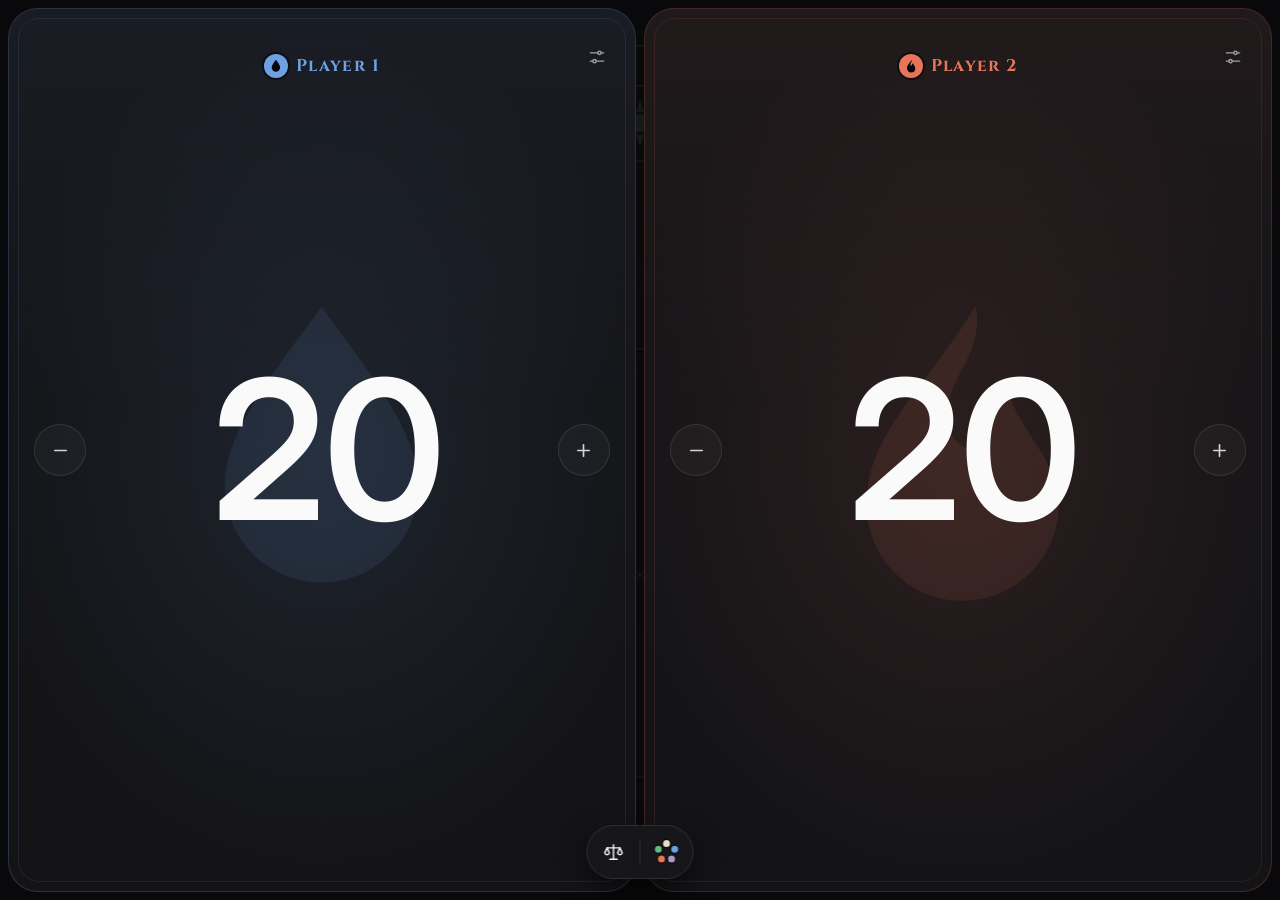
==== index.html @ 1d574202 "Judge: «Sfoglia per argomento» con 8 argomenti spiegati al posto di 34 etichette tecniche Co-Authore" ====
<!doctype html>
<html lang="it" data-theme="dark">
<head>
<meta charset="utf-8">
<meta name="viewport" content="width=device-width, initial-scale=1, viewport-fit=cover">
<link rel="manifest" href="manifest.webmanifest">
<link rel="icon" type="image/png" href="icon-192.png">
<link rel="apple-touch-icon" href="icon-192.png">
<meta name="apple-mobile-web-app-capable" content="yes">
<meta name="mobile-web-app-capable" content="yes">
<meta name="apple-mobile-web-app-status-bar-style" content="black-translucent">
<title>MTG Aulla</title>
<meta name="claude:viewport-fit-sides" content="cover">
<meta name="description" content="Segnavita per Magic: The Gathering con il regolamento ufficiale (Comprehensive Rules) consultabile in italiano e in inglese.">
<meta name="theme-color" content="#0b0d12">
<link rel="preconnect" href="https://fonts.googleapis.com">
<link rel="preconnect" href="https://fonts.gstatic.com" crossorigin>
<link rel="stylesheet" href="https://fonts.googleapis.com/css2?family=Alegreya+Sans:wght@400;500;700;800&family=Inter:wght@300;400;500;600;700&family=Cinzel:wght@500;600;700;800;900&family=JetBrains+Mono:wght@500&family=Source+Serif+4:ital,opsz,wght@0,8..60,400;0,8..60,600;1,8..60,400&display=swap">
<style>
/* MTG Aulla
   Il tavolo è scuro e opaco (zinc-950): ogni giocatore ha un pannello con un filo e un alone del suo colore di mana,
   punti vita grandi in Inter, più e meno discreti ai bordi. Al centro due comandi: «Chiedi al Judge» e il menu.
   Gli strati (arbitro, dadi, impostazioni…) sono carte ingrandite: barra dorata del titolo e riquadro di testo. */
:root {
  --bg: #0f0d12; --surface: #18151c; --raised: #221d27; --sunken: #0b0a0d; --line: #2f2833; --line-2: #4b404f;
  --ink: #f4ede0; --ink-2: #d9d0c2; --mute: #aa9f93;
  --gold: #e6c374; --gold-hi: #fbe8b0; --gold-lo: #9b7533; --gold-ink: #2a1b06;
  --brass: var(--gold); --brass-ink: var(--gold-ink); --brass-soft: rgba(230, 195, 116, .13);
  --mark: rgba(230, 195, 116, .34); --mark-ink: #fff6de;
  --danger: #ff8f7d; --danger-btn: #b3261e; --ok: #86dba9; --focus: #ffd98a;
  --scrim: rgba(4, 3, 8, .66); --shadow: 0 24px 60px rgba(0,0,0,.55), 0 2px 8px rgba(0,0,0,.4);
  --plaque: linear-gradient(180deg, #fff1c6 0%, #f0cf7f 22%, #d4a64c 58%, #a7782c 100%);
  --plaque-edge: #6b4a12;
  --textbox: linear-gradient(180deg, #1d1820, #141117);
  --tex: radial-gradient(120% 70% at 50% -10%, rgba(230,195,116,.12), transparent 60%);
  /* colori: cornice (f1→f2), illustrazione (a1→a2), barra del nome (n), simbolo di mana (p), bagliore (g) */
  --Wf1: #efe7cf; --Wf2: #b9a77c; --Wa1: #d6a855; --Wa2: #4a3212; --Wn: #f6f1e2; --Wp: #f8f4d8; --Wg: #ffe9a8;
  --Uf1: #3f86c6; --Uf2: #123f6e; --Ua1: #1d5f9e; --Ua2: #040f22; --Un: #cfe1f1; --Up: #aed0ec; --Ug: #7cc4ff;
  --Bf1: #5a5058; --Bf2: #1a1519; --Ba1: #3b2747; --Ba2: #07050a; --Bn: #d3cbcd; --Bp: #c6bcb8; --Bg: #b78cff;
  --Rf1: #de6a42; --Rf2: #7d230f; --Ra1: #a1301a; --Ra2: #1d0503; --Rn: #f4ccb8; --Rp: #f2a383; --Rg: #ff9a52;
  --Gf1: #4f9c55; --Gf2: #1b4a21; --Ga1: #2c6b2f; --Ga2: #041206; --Gn: #cfe5c9; --Gp: #a4d3a9; --Gg: #b6f27a;
  --Mf1: #e9c66c; --Mf2: #8d6420; --Ma1: #8a6421; --Ma2: #1b1204; --Mn: #f5e6b6; --Mp: #f0d27a; --Mg: #ffe08a;
  --Cf1: #c3c7cc; --Cf2: #61666d; --Ca1: #59616b; --Ca2: #101317; --Cn: #e2e4e7; --Cp: #d3cdca; --Cg: #e6eef8;
  /* usati da storico e scelte (compatibilità) */
  --W1: #b9a37a; --W2: #7f6b48; --W3: #f7efdc; --U1: #2a6fb0; --U2: #0a2650; --U3: #5fa3e6; --B1: #4a3d55; --B2: #120d16; --B3: #9a86b0;
  --R1: #c0452a; --R2: #561307; --R3: #f08050; --G1: #3f7d2a; --G2: #12300a; --G3: #8fd04a; --M1: #b38a2e; --M2: #5c430d; --M3: #f0cc60; --C1: #7c8189; --C2: #2f3135; --C3: #c4c8ce;
  --f-title: "Cinzel", "Trajan Pro", Georgia, serif;
  --f-life: "Inter", system-ui, -apple-system, "Segoe UI", sans-serif;
  --f-num: "Cinzel", Georgia, serif;
  --f-ui: "Alegreya Sans", "Figtree", system-ui, -apple-system, "Segoe UI", sans-serif;
  --f-read: "Source Serif 4", "Iowan Old Style", Georgia, serif;
  --f-mono: "JetBrains Mono", ui-monospace, "SF Mono", Menlo, Consolas, monospace;
  --ease: cubic-bezier(.2, .8, .2, 1);
  --spring: cubic-bezier(.25, 1.45, .45, 1);
  color-scheme: dark;
}
:root[data-theme="light"] {
  --bg: #f3ead6; --surface: #fbf5e8; --raised: #efe4cc; --sunken: #e8dcc2; --line: #d9c8a4; --line-2: #bea777;
  --ink: #241a10; --ink-2: #3f3324; --mute: #6a5940; --gold: #7a5410; --brass: #7a5410; --brass-ink: #fff; --brass-soft: rgba(122,84,16,.1);
  --mark: rgba(214,160,50,.3); --mark-ink: #241a10; --danger: #a8251c; --ok: #1d6b43; --focus: #7a5410;
  --scrim: rgba(20,14,6,.45); --shadow: 0 24px 60px rgba(60,40,10,.25), 0 2px 8px rgba(60,40,10,.12);
  --textbox: linear-gradient(180deg, #fbf6ea, #f1e7d1); --tex: radial-gradient(120% 70% at 50% -10%, rgba(122,84,16,.10), transparent 60%);
  color-scheme: light;
}
@media (prefers-color-scheme: light) { :root[data-theme="system"] {
  --bg: #f3ead6; --surface: #fbf5e8; --raised: #efe4cc; --sunken: #e8dcc2; --line: #d9c8a4; --line-2: #bea777;
  --ink: #241a10; --ink-2: #3f3324; --mute: #6a5940; --gold: #7a5410; --brass: #7a5410; --brass-ink: #fff; --brass-soft: rgba(122,84,16,.1);
  --mark: rgba(214,160,50,.3); --mark-ink: #241a10; --danger: #a8251c; --ok: #1d6b43; --focus: #7a5410;
  --scrim: rgba(20,14,6,.45); --shadow: 0 24px 60px rgba(60,40,10,.25), 0 2px 8px rgba(60,40,10,.12);
  --textbox: linear-gradient(180deg, #fbf6ea, #f1e7d1); --tex: radial-gradient(120% 70% at 50% -10%, rgba(122,84,16,.10), transparent 60%);
  color-scheme: light;
} }
@property --ang { syntax: "<angle>"; inherits: false; initial-value: 0deg; }

*,:after,:before{--tw-border-spacing-x:0;--tw-border-spacing-y:0;--tw-translate-x:0;--tw-translate-y:0;--tw-rotate:0;--tw-skew-x:0;--tw-skew-y:0;--tw-scale-x:1;--tw-scale-y:1;--tw-pan-x: ;--tw-pan-y: ;--tw-pinch-zoom: ;--tw-scroll-snap-strictness:proximity;--tw-gradient-from-position: ;--tw-gradient-via-position: ;--tw-gradient-to-position: ;--tw-ordinal: ;--tw-slashed-zero: ;--tw-numeric-figure: ;--tw-numeric-spacing: ;--tw-numeric-fraction: ;--tw-ring-inset: ;--tw-ring-offset-width:0px;--tw-ring-offset-color:#fff;--tw-ring-color:rgba(59,130,246,.5);--tw-ring-offset-shadow:0 0 #0000;--tw-ring-shadow:0 0 #0000;--tw-shadow:0 0 #0000;--tw-shadow-colored:0 0 #0000;--tw-blur: ;--tw-brightness: ;--tw-contrast: ;--tw-grayscale: ;--tw-hue-rotate: ;--tw-invert: ;--tw-saturate: ;--tw-sepia: ;--tw-drop-shadow: ;--tw-backdrop-blur: ;--tw-backdrop-brightness: ;--tw-backdrop-contrast: ;--tw-backdrop-grayscale: ;--tw-backdrop-hue-rotate: ;--tw-backdrop-invert: ;--tw-backdrop-opacity: ;--tw-backdrop-saturate: ;--tw-backdrop-sepia: ;--tw-contain-size: ;--tw-contain-layout: ;--tw-contain-paint: ;--tw-contain-style: }::backdrop{--tw-border-spacing-x:0;--tw-border-spacing-y:0;--tw-translate-x:0;--tw-translate-y:0;--tw-rotate:0;--tw-skew-x:0;--tw-skew-y:0;--tw-scale-x:1;--tw-scale-y:1;--tw-pan-x: ;--tw-pan-y: ;--tw-pinch-zoom: ;--tw-scroll-snap-strictness:proximity;--tw-gradient-from-position: ;--tw-gradient-via-position: ;--tw-gradient-to-position: ;--tw-ordinal: ;--tw-slashed-zero: ;--tw-numeric-figure: ;--tw-numeric-spacing: ;--tw-numeric-fraction: ;--tw-ring-inset: ;--tw-ring-offset-width:0px;--tw-ring-offset-color:#fff;--tw-ring-color:rgba(59,130,246,.5);--tw-ring-offset-shadow:0 0 #0000;--tw-ring-shadow:0 0 #0000;--tw-shadow:0 0 #0000;--tw-shadow-colored:0 0 #0000;--tw-blur: ;--tw-brightness: ;--tw-contrast: ;--tw-grayscale: ;--tw-hue-rotate: ;--tw-invert: ;--tw-saturate: ;--tw-sepia: ;--tw-drop-shadow: ;--tw-backdrop-blur: ;--tw-backdrop-brightness: ;--tw-backdrop-contrast: ;--tw-backdrop-grayscale: ;--tw-backdrop-hue-rotate: ;--tw-backdrop-invert: ;--tw-backdrop-opacity: ;--tw-backdrop-saturate: ;--tw-backdrop-sepia: ;--tw-contain-size: ;--tw-contain-layout: ;--tw-contain-paint: ;--tw-contain-style: }.pointer-events-none{pointer-events:none}.visible{visibility:visible}.static{position:static}.fixed{position:fixed}.absolute{position:absolute}.relative{position:relative}.inset-0{inset:0}.inset-x-0{left:0;right:0}.inset-y-0{top:0;bottom:0}.-bottom-0\.5{bottom:-.125rem}.-right-0\.5{right:-.125rem}.bottom-\[4cqh\]{bottom:4cqh}.left-0{left:0}.left-1\/2{left:50%}.right-0{right:0}.right-\[2\.5cqw\]{right:2.5cqw}.top-1\.5{top:.375rem}.top-\[3cqh\]{top:3cqh}.top-\[5cqh\]{top:5cqh}.isolate{isolation:isolate}.z-0{z-index:0}.z-10{z-index:10}.z-\[1\]{z-index:1}.z-\[2\]{z-index:2}.z-\[3\]{z-index:3}.z-\[5\]{z-index:5}.col-span-3{grid-column:span 3/span 3}.m-0{margin:0}.-mx-2{margin-left:-.5rem;margin-right:-.5rem}.mb-1{margin-bottom:.25rem}.mb-2{margin-bottom:.5rem}.mb-3{margin-bottom:.75rem}.ml-0\.5{margin-left:.125rem}.mt-0\.5{margin-top:.125rem}.mt-1\.5{margin-top:.375rem}.mt-2{margin-top:.5rem}.mt-3{margin-top:.75rem}.mt-4{margin-top:1rem}.mt-6{margin-top:1.5rem}.mt-\[0\.6em\]{margin-top:.6em}.line-clamp-2{overflow:hidden;display:-webkit-box;-webkit-box-orient:vertical;-webkit-line-clamp:2}.block{display:block}.flex{display:flex}.inline-flex{display:inline-flex}.table{display:table}.grid{display:grid}.inline-grid{display:inline-grid}.hidden{display:none}.size-1\.5{width:.375rem;height:.375rem}.size-1\/2{width:50%;height:50%}.size-10{width:2.5rem;height:2.5rem}.size-11{width:2.75rem;height:2.75rem}.size-3{width:.75rem;height:.75rem}.size-3\.5{width:.875rem;height:.875rem}.size-4{width:1rem;height:1rem}.size-5{width:1.25rem;height:1.25rem}.size-7{width:1.75rem;height:1.75rem}.size-8{width:2rem;height:2rem}.size-9{width:2.25rem;height:2.25rem}.size-\[18px\]{width:18px;height:18px}.size-\[22px\]{width:22px;height:22px}.size-\[66\%\]{width:66%;height:66%}.size-\[70\%\]{width:70%;height:70%}.size-\[calc\(100\%-6px\)\]{width:calc(100% - 6px);height:calc(100% - 6px)}.size-\[clamp\(18px\2c 6\.5cqh\2c 24px\)\]{width:clamp(18px,6.5cqh,24px);height:clamp(18px,6.5cqh,24px)}.size-\[clamp\(38px\2c 13cqh\2c 52px\)\]{width:clamp(38px,13cqh,52px);height:clamp(38px,13cqh,52px)}.size-\[min\(80cqh\2c 58cqw\)\]{width:min(80cqh,58cqw);height:min(80cqh,58cqw)}.h-10{height:2.5rem}.h-11{height:2.75rem}.h-12{height:3rem}.h-6{height:1.5rem}.h-8{height:2rem}.h-\[18px\]{height:18px}.h-\[88px\]{height:88px}.h-full{height:100%}.min-h-0{min-height:0}.min-h-\[44px\]{min-height:44px}.min-h-\[52px\]{min-height:52px}.min-h-\[56px\]{min-height:56px}.w-1\/2{width:50%}.w-\[4\.2em\]{width:4.2em}.w-\[76px\]{width:76px}.w-\[clamp\(44px\2c 12cqw\2c 64px\)\]{width:clamp(44px,12cqw,64px)}.w-\[min\(92vw\2c 360px\)\]{width:min(92vw,360px)}.w-full{width:100%}.w-px{width:1px}.min-w-0{min-width:0}.min-w-\[18px\]{min-width:18px}.min-w-\[44px\]{min-width:44px}.max-w-xs{max-width:20rem}.flex-1{flex:1 1 0%}.shrink-0{flex-shrink:0}.grow{flex-grow:1}.-translate-x-1\/2{--tw-translate-x:-50%}.-translate-x-1\/2,.-translate-y-1\/2{transform:translate(var(--tw-translate-x),var(--tw-translate-y)) rotate(var(--tw-rotate)) skewX(var(--tw-skew-x)) skewY(var(--tw-skew-y)) scaleX(var(--tw-scale-x)) scaleY(var(--tw-scale-y))}.-translate-y-1\/2{--tw-translate-y:-50%}.transform{transform:translate(var(--tw-translate-x),var(--tw-translate-y)) rotate(var(--tw-rotate)) skewX(var(--tw-skew-x)) skewY(var(--tw-skew-y)) scaleX(var(--tw-scale-x)) scaleY(var(--tw-scale-y))}@keyframes pulse{50%{opacity:.5}}.animate-pulse{animation:pulse 2s cubic-bezier(.4,0,.6,1) infinite}.resize{resize:both}.list-none{list-style-type:none}.grid-cols-3{grid-template-columns:repeat(3,minmax(0,1fr))}.grid-cols-\[auto_1fr_auto\]{grid-template-columns:auto 1fr auto}.flex-col{flex-direction:column}.flex-wrap{flex-wrap:wrap}.place-items-center{place-items:center}.items-center{align-items:center}.items-baseline{align-items:baseline}.justify-start{justify-content:flex-start}.justify-end{justify-content:flex-end}.justify-center{justify-content:center}.justify-between{justify-content:space-between}.gap-1{gap:.25rem}.gap-1\.5{gap:.375rem}.gap-2{gap:.5rem}.gap-2\.5{gap:.625rem}.gap-3{gap:.75rem}.gap-x-2{-moz-column-gap:.5rem;column-gap:.5rem}.self-start{align-self:flex-start}.overflow-auto{overflow:auto}.overflow-hidden{overflow:hidden}.overflow-y-auto{overflow-y:auto}.overscroll-contain{overscroll-behavior:contain}.truncate{overflow:hidden;text-overflow:ellipsis}.truncate,.whitespace-nowrap{white-space:nowrap}.whitespace-pre-line{white-space:pre-line}.text-wrap{text-wrap:wrap}.rounded-2xl{border-radius:1rem}.rounded-\[20px\]{border-radius:20px}.rounded-\[28px\]{border-radius:28px}.rounded-\[5px\]{border-radius:5px}.rounded-full{border-radius:9999px}.rounded-xl{border-radius:.75rem}.border{border-width:1px}.border-0{border-width:0}.border-t{border-top-width:1px}.border-\[rgb\(var\(--tint\)\/0\.35\)\]{border-color:rgb(var(--tint)/.35)}.border-\[rgb\(var\(--tint\)\/0\.45\)\]{border-color:rgb(var(--tint)/.45)}.border-emerald-400\/30{border-color:rgba(52,211,153,.3)}.border-rose-300\/40{border-color:rgba(253,164,175,.4)}.border-white\/10{border-color:hsla(0,0%,100%,.1)}.border-white\/5{border-color:hsla(0,0%,100%,.05)}.bg-\[rgb\(var\(--tint\)\)\]{background-color:rgb(var(--tint))}.bg-\[rgb\(var\(--tint\)\/0\.07\)\]{background-color:rgb(var(--tint)/.07)}.bg-\[rgb\(var\(--tint\)\/0\.12\)\]{background-color:rgb(var(--tint)/.12)}.bg-black\/55{background-color:rgba(0,0,0,.55)}.bg-rose-950\/60{background-color:rgba(76,5,25,.6)}.bg-transparent{background-color:transparent}.bg-white\/10{background-color:hsla(0,0%,100%,.1)}.bg-white\/\[0\.03\]{background-color:hsla(0,0%,100%,.03)}.bg-zinc-500{--tw-bg-opacity:1;background-color:rgb(113 113 122/var(--tw-bg-opacity,1))}.bg-zinc-700{--tw-bg-opacity:1;background-color:rgb(63 63 70/var(--tw-bg-opacity,1))}.bg-zinc-800{--tw-bg-opacity:1;background-color:rgb(39 39 42/var(--tw-bg-opacity,1))}.bg-zinc-800\/80{background-color:rgba(39,39,42,.8)}.bg-zinc-800\/90{background-color:rgba(39,39,42,.9)}.bg-zinc-900{--tw-bg-opacity:1;background-color:rgb(24 24 27/var(--tw-bg-opacity,1))}.bg-zinc-900\/60{background-color:rgba(24,24,27,.6)}.bg-zinc-900\/70{background-color:rgba(24,24,27,.7)}.bg-zinc-900\/90{background-color:rgba(24,24,27,.9)}.bg-zinc-900\/95{background-color:rgba(24,24,27,.95)}.bg-zinc-950{--tw-bg-opacity:1;background-color:rgb(9 9 11/var(--tw-bg-opacity,1))}.bg-zinc-950\/95{background-color:rgba(9,9,11,.95)}.p-0{padding:0}.p-0\.5{padding:.125rem}.p-1{padding:.25rem}.p-2{padding:.5rem}.p-3{padding:.75rem}.p-4{padding:1rem}.p-\[max\(8px\2c 2\.5cqmin\)\]{padding:max(8px,2.5cqmin)}.px-1{padding-left:.25rem;padding-right:.25rem}.px-16{padding-left:4rem;padding-right:4rem}.px-2{padding-left:.5rem;padding-right:.5rem}.px-2\.5{padding-left:.625rem;padding-right:.625rem}.px-3{padding-left:.75rem;padding-right:.75rem}.px-4{padding-left:1rem;padding-right:1rem}.py-0\.5{padding-top:.125rem;padding-bottom:.125rem}.py-1{padding-top:.25rem;padding-bottom:.25rem}.py-1\.5{padding-top:.375rem;padding-bottom:.375rem}.py-2{padding-top:.5rem;padding-bottom:.5rem}.py-2\.5{padding-top:.625rem;padding-bottom:.625rem}.py-3{padding-top:.75rem;padding-bottom:.75rem}.pb-2{padding-bottom:.5rem}.pb-3{padding-bottom:.75rem}.pb-4{padding-bottom:1rem}.pl-2{padding-left:.5rem}.pl-3{padding-left:.75rem}.pl-\[4cqw\]{padding-left:4cqw}.pr-1{padding-right:.25rem}.pr-3{padding-right:.75rem}.pr-\[4cqw\]{padding-right:4cqw}.pt-2{padding-top:.5rem}.pt-3{padding-top:.75rem}.pt-4{padding-top:1rem}.text-left{text-align:left}.text-center{text-align:center}.align-\[-3px\]{vertical-align:-3px}.align-\[1px\]{vertical-align:1px}.font-\[Cinzel\]{font-family:Cinzel}.font-mono{font-family:ui-monospace,SFMono-Regular,Menlo,Monaco,Consolas,Liberation Mono,Courier New,monospace}.text-\[10px\]{font-size:10px}.text-\[11px\]{font-size:11px}.text-\[12px\]{font-size:12px}.text-\[13px\]{font-size:13px}.text-\[14px\]{font-size:14px}.text-\[15px\]{font-size:15px}.text-\[16px\]{font-size:16px}.text-\[17px\]{font-size:17px}.text-\[18px\]{font-size:18px}.text-\[clamp\(10px\2c 4\.2cqh\2c 13px\)\]{font-size:clamp(10px,4.2cqh,13px)}.text-\[clamp\(12px\2c 4\.8cqh\2c 17px\)\]{font-size:clamp(12px,4.8cqh,17px)}.text-\[clamp\(12px\2c 5\.5cqh\2c 20px\)\]{font-size:clamp(12px,5.5cqh,20px)}.text-\[clamp\(20px\2c 9cqh\2c 30px\)\]{font-size:clamp(20px,9cqh,30px)}.text-\[clamp\(22px\2c 13cqh\2c 46px\)\]{font-size:clamp(22px,13cqh,46px)}.font-bold{font-weight:700}.font-light{font-weight:300}.font-medium{font-weight:500}.font-semibold{font-weight:600}.uppercase{text-transform:uppercase}.italic{font-style:italic}.lining-nums{--tw-numeric-figure:lining-nums}.lining-nums,.tabular-nums{font-variant-numeric:var(--tw-ordinal) var(--tw-slashed-zero) var(--tw-numeric-figure) var(--tw-numeric-spacing) var(--tw-numeric-fraction)}.tabular-nums{--tw-numeric-spacing:tabular-nums}.leading-none{line-height:1}.leading-relaxed{line-height:1.625}.leading-snug{line-height:1.375}.leading-tight{line-height:1.25}.tracking-\[-0\.045em\]{letter-spacing:-.045em}.tracking-\[0\.04em\]{letter-spacing:.04em}.tracking-\[0\.08em\]{letter-spacing:.08em}.tracking-\[0\.14em\]{letter-spacing:.14em}.text-\[rgb\(var\(--tint\)\)\]{color:rgb(var(--tint))}.text-amber-200\/80{color:hsla(48,97%,77%,.8)}.text-amber-200\/90{color:hsla(48,97%,77%,.9)}.text-emerald-200{--tw-text-opacity:1;color:rgb(167 243 208/var(--tw-text-opacity,1))}.text-rose-100{--tw-text-opacity:1;color:rgb(255 228 230/var(--tw-text-opacity,1))}.text-rose-200{--tw-text-opacity:1;color:rgb(254 205 211/var(--tw-text-opacity,1))}.text-zinc-100{--tw-text-opacity:1;color:rgb(244 244 245/var(--tw-text-opacity,1))}.text-zinc-200{--tw-text-opacity:1;color:rgb(228 228 231/var(--tw-text-opacity,1))}.text-zinc-300{--tw-text-opacity:1;color:rgb(212 212 216/var(--tw-text-opacity,1))}.text-zinc-400{--tw-text-opacity:1;color:rgb(161 161 170/var(--tw-text-opacity,1))}.text-zinc-50{--tw-text-opacity:1;color:rgb(250 250 250/var(--tw-text-opacity,1))}.text-zinc-500{--tw-text-opacity:1;color:rgb(113 113 122/var(--tw-text-opacity,1))}.text-zinc-950{--tw-text-opacity:1;color:rgb(9 9 11/var(--tw-text-opacity,1))}.underline{text-decoration-line:underline}.decoration-white\/20{text-decoration-color:hsla(0,0%,100%,.2)}.underline-offset-4{text-underline-offset:4px}.antialiased{-webkit-font-smoothing:antialiased;-moz-osx-font-smoothing:grayscale}.opacity-0{opacity:0}.opacity-70{opacity:.7}.opacity-80{opacity:.8}.opacity-\[0\.1\]{opacity:.1}.shadow{--tw-shadow:0 1px 3px 0 rgba(0,0,0,.1),0 1px 2px -1px rgba(0,0,0,.1);--tw-shadow-colored:0 1px 3px 0 var(--tw-shadow-color),0 1px 2px -1px var(--tw-shadow-color);box-shadow:var(--tw-ring-offset-shadow,0 0 #0000),var(--tw-ring-shadow,0 0 #0000),var(--tw-shadow)}.shadow-\[0_0_0_2px_rgb\(9_9_11\)\]{--tw-shadow:0 0 0 2px #09090b;--tw-shadow-colored:0 0 0 2px var(--tw-shadow-color)}.shadow-\[0_0_0_2px_rgb\(9_9_11\)\],.shadow-\[0_0_0_2px_rgba\(0\2c 0\2c 0\2c 0\.5\)\]{box-shadow:var(--tw-ring-offset-shadow,0 0 #0000),var(--tw-ring-shadow,0 0 #0000),var(--tw-shadow)}.shadow-\[0_0_0_2px_rgba\(0\2c 0\2c 0\2c 0\.5\)\]{--tw-shadow:0 0 0 2px rgba(0,0,0,.5);--tw-shadow-colored:0 0 0 2px var(--tw-shadow-color)}.shadow-\[0_10px_30px_rgba\(0\2c 0\2c 0\2c 0\.6\)\]{--tw-shadow:0 10px 30px rgba(0,0,0,.6);--tw-shadow-colored:0 10px 30px var(--tw-shadow-color);box-shadow:var(--tw-ring-offset-shadow,0 0 #0000),var(--tw-ring-shadow,0 0 #0000),var(--tw-shadow)}.shadow-\[0_24px_60px_rgba\(0\2c 0\2c 0\2c 0\.7\)\]{--tw-shadow:0 24px 60px rgba(0,0,0,.7);--tw-shadow-colored:0 24px 60px var(--tw-shadow-color);box-shadow:var(--tw-ring-offset-shadow,0 0 #0000),var(--tw-ring-shadow,0 0 #0000),var(--tw-shadow)}.outline-none{outline:2px solid transparent;outline-offset:2px}.outline{outline-style:solid}.ring{--tw-ring-offset-shadow:var(--tw-ring-inset) 0 0 0 var(--tw-ring-offset-width) var(--tw-ring-offset-color);--tw-ring-shadow:var(--tw-ring-inset) 0 0 0 calc(3px + var(--tw-ring-offset-width)) var(--tw-ring-color)}.ring,.ring-1{box-shadow:var(--tw-ring-offset-shadow),var(--tw-ring-shadow),var(--tw-shadow,0 0 #0000)}.ring-1{--tw-ring-offset-shadow:var(--tw-ring-inset) 0 0 0 var(--tw-ring-offset-width) var(--tw-ring-offset-color);--tw-ring-shadow:var(--tw-ring-inset) 0 0 0 calc(1px + var(--tw-ring-offset-width)) var(--tw-ring-color)}.ring-white\/10{--tw-ring-color:hsla(0,0%,100%,.1)}.ring-offset-2{--tw-ring-offset-width:2px}.ring-offset-zinc-950{--tw-ring-offset-color:#09090b}.blur{--tw-blur:blur(8px)}.blur,.drop-shadow{filter:var(--tw-blur) var(--tw-brightness) var(--tw-contrast) var(--tw-grayscale) var(--tw-hue-rotate) var(--tw-invert) var(--tw-saturate) var(--tw-sepia) var(--tw-drop-shadow)}.drop-shadow{--tw-drop-shadow:drop-shadow(0 1px 2px rgba(0,0,0,.1)) drop-shadow(0 1px 1px rgba(0,0,0,.06))}.grayscale{--tw-grayscale:grayscale(100%)}.filter,.grayscale{filter:var(--tw-blur) var(--tw-brightness) var(--tw-contrast) var(--tw-grayscale) var(--tw-hue-rotate) var(--tw-invert) var(--tw-saturate) var(--tw-sepia) var(--tw-drop-shadow)}.backdrop-blur{--tw-backdrop-blur:blur(8px)}.backdrop-blur,.backdrop-filter{-webkit-backdrop-filter:var(--tw-backdrop-blur) var(--tw-backdrop-brightness) var(--tw-backdrop-contrast) var(--tw-backdrop-grayscale) var(--tw-backdrop-hue-rotate) var(--tw-backdrop-invert) var(--tw-backdrop-opacity) var(--tw-backdrop-saturate) var(--tw-backdrop-sepia);backdrop-filter:var(--tw-backdrop-blur) var(--tw-backdrop-brightness) var(--tw-backdrop-contrast) var(--tw-backdrop-grayscale) var(--tw-backdrop-hue-rotate) var(--tw-backdrop-invert) var(--tw-backdrop-opacity) var(--tw-backdrop-saturate) var(--tw-backdrop-sepia)}.transition{transition-property:color,background-color,border-color,text-decoration-color,fill,stroke,opacity,box-shadow,transform,filter,-webkit-backdrop-filter;transition-property:color,background-color,border-color,text-decoration-color,fill,stroke,opacity,box-shadow,transform,filter,backdrop-filter;transition-property:color,background-color,border-color,text-decoration-color,fill,stroke,opacity,box-shadow,transform,filter,backdrop-filter,-webkit-backdrop-filter;transition-timing-function:cubic-bezier(.4,0,.2,1);transition-duration:.15s}.transition-opacity{transition-property:opacity;transition-timing-function:cubic-bezier(.4,0,.2,1)}.duration-150,.transition-opacity{transition-duration:.15s}.duration-300{transition-duration:.3s}.placeholder\:text-zinc-500::-moz-placeholder{--tw-text-opacity:1;color:rgb(113 113 122/var(--tw-text-opacity,1))}.placeholder\:text-zinc-500::placeholder{--tw-text-opacity:1;color:rgb(113 113 122/var(--tw-text-opacity,1))}.focus-within\:border-white\/25:focus-within{border-color:hsla(0,0%,100%,.25)}.hover\:bg-white\/5:hover{background-color:hsla(0,0%,100%,.05)}.hover\:bg-zinc-900:hover{--tw-bg-opacity:1;background-color:rgb(24 24 27/var(--tw-bg-opacity,1))}.hover\:text-zinc-100:hover{--tw-text-opacity:1;color:rgb(244 244 245/var(--tw-text-opacity,1))}.hover\:text-zinc-50:hover{--tw-text-opacity:1;color:rgb(250 250 250/var(--tw-text-opacity,1))}.focus\:border-white\/30:focus{border-color:hsla(0,0%,100%,.3)}.active\:scale-90:active{--tw-scale-x:.9;--tw-scale-y:.9}.active\:scale-90:active,.active\:scale-95:active{transform:translate(var(--tw-translate-x),var(--tw-translate-y)) rotate(var(--tw-rotate)) skewX(var(--tw-skew-x)) skewY(var(--tw-skew-y)) scaleX(var(--tw-scale-x)) scaleY(var(--tw-scale-y))}.active\:scale-95:active{--tw-scale-x:.95;--tw-scale-y:.95}.active\:bg-white\/10:active{background-color:hsla(0,0%,100%,.1)}.active\:bg-white\/5:active{background-color:hsla(0,0%,100%,.05)}.active\:text-zinc-50:active{--tw-text-opacity:1;color:rgb(250 250 250/var(--tw-text-opacity,1))}.aria-pressed\:bg-zinc-800[aria-pressed=true]{--tw-bg-opacity:1;background-color:rgb(39 39 42/var(--tw-bg-opacity,1))}.aria-pressed\:text-zinc-50[aria-pressed=true]{--tw-text-opacity:1;color:rgb(250 250 250/var(--tw-text-opacity,1))}.aria-pressed\:ring-2[aria-pressed=true]{--tw-ring-offset-shadow:var(--tw-ring-inset) 0 0 0 var(--tw-ring-offset-width) var(--tw-ring-offset-color);--tw-ring-shadow:var(--tw-ring-inset) 0 0 0 calc(2px + var(--tw-ring-offset-width)) var(--tw-ring-color);box-shadow:var(--tw-ring-offset-shadow),var(--tw-ring-shadow),var(--tw-shadow,0 0 #0000)}.aria-pressed\:ring-white[aria-pressed=true]{--tw-ring-opacity:1;--tw-ring-color:rgb(255 255 255/var(--tw-ring-opacity,1))}
*, ::before, ::after { box-sizing: border-box; border-width: 0; border-style: solid; border-color: #3f3f46; }
button { background: transparent; padding: 0; }
img { max-width: 100%; }
[hidden] { display: none !important; }
html, body { height: 100%; }
body { margin: 0; background: #07060a; color: var(--ink); font: 400 17px/1.5 var(--f-ui); overflow: hidden; -webkit-tap-highlight-color: transparent; -webkit-font-smoothing: antialiased; }
button, input, select, textarea { font: inherit; color: inherit; }
button { cursor: pointer; }
a { color: var(--gold); }
:focus-visible { outline: 2px solid var(--focus); outline-offset: 2px; }
.sr { position: absolute !important; width: 1px; height: 1px; overflow: hidden; clip: rect(0 0 0 0); white-space: nowrap; }
svg.i { width: 22px; height: 22px; stroke: currentColor; fill: none; stroke-width: 1.8; stroke-linecap: round; stroke-linejoin: round; flex: none; }
svg.i.s { width: 18px; height: 18px; }
svg.i.l { width: 28px; height: 28px; }
svg.mana { fill: currentColor; stroke: none; }

/* ================= TAVOLO: scuro, opaco, minimale =================
   L'aspetto dei pannelli è scritto con le classi di Tailwind nei modelli JS; qui restano struttura, misure relative al pannello e transizioni. */
#game { position: fixed; inset: 0; overflow: hidden; background: #09090b; }
.board { position: absolute; inset: 0; display: grid; gap: 8px;
  padding: max(8px, env(safe-area-inset-top, 0px)) max(8px, env(safe-area-inset-right, 0px)) max(8px, env(safe-area-inset-bottom, 0px)) max(8px, env(safe-area-inset-left, 0px)); }
#fx { position: fixed; inset: 0; width: 100%; height: 100%; pointer-events: none; z-index: 40; }
.pl { position: relative; container-type: size; border-radius: clamp(18px, 6cqmin, 30px); overflow: hidden; isolation: isolate; background: #141417; color: #fafafa; font-family: var(--f-life);
  border: 1px solid rgb(var(--tint) / .22); user-select: none; -webkit-user-select: none; touch-action: manipulation;
  transition: border-color .35s var(--ease), opacity .35s, filter .4s, box-shadow .35s var(--ease); }
.pl.up, .pl.dn { border-color: rgb(var(--tint) / .55); transition-duration: .06s; }
.pl.out { opacity: .55; filter: grayscale(.7); }
.pl.out .chips { display: none; }
.pl.pick { border-color: rgb(var(--tint)); box-shadow: 0 0 0 1px rgb(var(--tint)), 0 0 40px rgb(var(--tint) / .22); }
.board.dim .pl { opacity: .45; }
.seat { position: absolute; inset: 0; container-type: size;
  background: radial-gradient(75% 65% at 50% 50%, rgb(var(--tint) / .11), transparent 75%), linear-gradient(180deg, rgb(var(--tint) / .06), transparent 45%); }
.seat::after { content: ""; position: absolute; inset: clamp(5px, 1.8cqmin, 9px); border: 1px solid rgb(var(--tint) / .13); border-radius: calc(clamp(18px, 6cqmin, 30px) - clamp(5px, 1.8cqmin, 9px)); pointer-events: none; }
.seat.r180 { transform: rotate(180deg); }
.seat.r90, .seat.r270 { inset: auto; top: 50%; left: 50%; width: 100cqh; height: 100cqw; }
.seat.r90 { transform: translate(-50%, -50%) rotate(90deg); }
.seat.r270 { transform: translate(-50%, -50%) rotate(-90deg); }
.hit { touch-action: none; }
.sigil { position: absolute; left: 50%; top: 50%; width: min(120vmin, 860px); height: min(120vmin, 860px); transform: translate(-50%, -50%); pointer-events: none; opacity: .07; color: #d4d4d8; }
.sigil svg { width: 100%; height: 100%; fill: none; stroke: currentColor; }
.hit .ctl { transition: transform .18s var(--ease), background-color .18s, border-color .18s, color .18s; }
.hit.press .ctl { transform: scale(.86); background-color: rgb(255 255 255 / .1); border-color: rgb(var(--tint) / .55); color: #fff; }
.life { font-size: min(46cqh, 31cqw); font-variant-numeric: tabular-nums; transition: transform .16s var(--ease); }
.life.k3 { font-size: min(36cqh, 23cqw); }
.life.tap { transform: scale(.955); transition-duration: .05s; }
.delta { top: calc(50% - min(17cqh, 11.5cqw) - 38px); }
.delta.on { opacity: 1; } .delta.neg { color: #fda4af; } .delta.pos { color: #a7f3d0; }
.pl.optl .opt { right: auto; left: 2.5cqw; }
.pl.nmside .nmrow { justify-content: flex-end; padding-right: 64px; }
.pl.nmstart .nmrow { justify-content: flex-start; padding-left: 64px; }
.pl.nmbottom .nmrow { top: auto; bottom: 5cqh; }
.pl.nmbottom .chips { bottom: calc(5cqh + clamp(18px, 6.5cqh, 24px) + 8px); }
.pl.nmbottom .lifebox { padding-bottom: 22cqh; }
.pl.chside .chips { justify-content: flex-end; } .pl.chstart .chips { justify-content: flex-start; }
.chips { flex-wrap: nowrap; justify-content: safe center; overflow-x: auto; scrollbar-width: none; }
.chips::-webkit-scrollbar { display: none; }
.front { transition: opacity .2s ease; }
.pl.flipped .front { opacity: 0; }
.back { opacity: 0; visibility: hidden; transform: scale(.985); transition: opacity .2s ease, transform .2s var(--ease), visibility 0s linear .2s; }
.pl.flipped .back { opacity: 1; visibility: visible; transform: none; transition-delay: 0s; }
.cgrid { display: grid; grid-template-columns: repeat(auto-fit, minmax(max(116px, 27cqw), 1fr)); grid-auto-rows: minmax(52px, 1fr); }
.cell.cmd.hot { border-color: rgb(253 164 175 / .6); }
@container (max-width: 330px) { .btab span { display: none; } }
@container (max-height: 260px) and (min-aspect-ratio: 3/2) {
  .back { flex-direction: row; }
  .back .bk-h { flex-direction: column-reverse; justify-content: flex-end; width: 40px; gap: 4px; }
  .back .btabs { flex-direction: column; flex: none; border-radius: 22px; }
  .back .btab { min-height: 36px; min-width: 36px; padding: 0; flex: none; }
  .back .btab span { display: none; }
  .back .bclose { width: 38px; height: 38px; }
  .cgrid { grid-template-columns: none; grid-auto-flow: column; grid-auto-columns: minmax(58px, 1fr); grid-template-rows: minmax(0, 1fr); }
  .cell { grid-template-columns: none; grid-template-rows: minmax(40px, 1fr) auto minmax(40px, 1fr) auto; min-height: 0; }
  .cell button[data-d="1"] { order: 1; width: 100%; }
  .cell .val { order: 2; padding: 0; font-size: clamp(22px, 15cqh, 36px); }
  .cell button[data-d="-1"] { order: 3; width: 100%; }
  .cell .lab { order: 4; position: static; padding: 2px 3px 6px; flex-direction: column; gap: 2px; font-size: 10.5px; white-space: normal; text-align: center; overflow-wrap: anywhere; line-height: 1.05; }
}
@media (prefers-reduced-motion: reduce) { .front, .back, .life, .pl, .hit .ctl { transition: none !important; } }
/* menu rapido */
.ringmenu { position: fixed; inset: 0; z-index: 11; }
.ringmenu .scrim { transition: opacity .2s; }
.ringmenu.closed .scrim { opacity: 0; }
.ringmenu .pop { transition: opacity .18s ease, transform .24s var(--ease); }
.ringmenu.closed .pop { opacity: 0; transform: scale(.94); }
/* chiedi al judge: riquadro scuro e sobrio come il tavolo */
.panel.ask { background: #0c0c0e; border: 1px solid rgb(255 255 255 / .08); color: #fafafa; font-family: var(--f-life); }
.panel.ask::before { display: none; }
.layer.sheet .panel.ask { height: min(88vh, 760px); border-bottom: 0; }
@media (min-width: 900px) { .layer.sheet .panel.ask { border-bottom: 1px solid rgb(255 255 255 / .08); } }
@media (prefers-reduced-motion: no-preference) { .layer.in .panel.ask { animation: askin .3s var(--ease); } @keyframes askin { from { transform: translateY(24px); opacity: 0; } } }

/* ================= STRATI = CARTE INGRANDITE ================= */
.layer { position: fixed; inset: 0; z-index: 20; display: flex; }
.layer > .scrim { position: absolute; inset: 0; background: var(--scrim); backdrop-filter: blur(3px); -webkit-backdrop-filter: blur(3px); }
.panel { position: relative; color: var(--ink); display: flex; flex-direction: column; min-width: 0; box-shadow: var(--shadow), 0 0 0 1px #000;
  background: var(--tex), var(--bg); border: clamp(5px, 1.4vmin, 9px) solid #0a090b; }
.panel::before { content: ""; position: absolute; inset: 0; pointer-events: none; border-radius: inherit; box-shadow: inset 0 0 0 1px rgba(230,195,116,.45), inset 0 0 0 4px rgba(0,0,0,.25); z-index: 3; }
.layer.sheet { align-items: flex-end; justify-content: center; }
.layer.sheet .panel { width: min(640px, 100%); max-height: calc(100% - max(18px, env(safe-area-inset-top, 0px))); border-radius: 26px 26px 0 0; border-bottom: 0; padding-bottom: env(safe-area-inset-bottom, 0px); }
.layer.full .panel { width: 100%; height: 100%; padding-top: env(safe-area-inset-top, 0px); border-radius: 0; border-width: 0; }
.layer.full .panel::before { box-shadow: none; }
@media (min-width: 900px) {
  .layer.sheet { align-items: center; }
  .layer.sheet .panel { border-radius: 26px; border-bottom: clamp(5px, 1.4vmin, 9px) solid #0a090b; max-height: min(860px, calc(100% - 48px)); padding-bottom: 0; }
  .layer.full { justify-content: center; align-items: center; }
  .layer.full .panel { width: min(780px, calc(100% - 48px)); height: calc(100% - 48px); border-radius: 26px; border-width: 9px; }
  .layer.full .panel::before { box-shadow: inset 0 0 0 1px rgba(230,195,116,.45); }
  .layer.full.wide .panel { width: min(1000px, calc(100% - 48px)); }
}
.grab { width: 48px; height: 5px; border-radius: 5px; background: rgba(230,195,116,.45); margin: 10px auto 0; flex: none; }
@media (min-width: 900px) { .grab { display: none; } }
/* barra del titolo: la targa dorata del nome di una carta */
.phead, .rtop.plaq { position: relative; z-index: 2; display: flex; align-items: center; gap: 8px; flex: none; margin: 10px max(10px, env(safe-area-inset-right, 0px)) 4px max(10px, env(safe-area-inset-left, 0px)); padding: 3px 4px 3px 16px; min-height: 52px;
  border-radius: 14px; background: var(--plaque); color: var(--gold-ink); box-shadow: 0 0 0 1px var(--plaque-edge), inset 0 1px 0 rgba(255,255,255,.8), inset 0 -2px 4px rgba(0,0,0,.2), 0 4px 10px rgba(0,0,0,.35); }
.phead h2, .rtop h2 { margin: 0; flex: 1; min-width: 0; font: 700 1.18rem/1.15 var(--f-title); letter-spacing: .04em; color: var(--gold-ink); white-space: nowrap; overflow: hidden; text-overflow: ellipsis; }
.phead .btn, .rtop.plaq .btn { color: var(--gold-ink); background: rgba(255,255,255,.22); border-color: rgba(107,74,18,.45); }
.phead .btn.ico, .rtop.plaq .btn.ico { width: 44px; min-height: 44px; border-radius: 50%; }
.phead > .btn.ico:first-child, .rtop.plaq > .btn.ico:first-child { margin-left: -12px; }
.phead .ver, .rtop .ver { font: 600 .78rem/1 var(--f-ui); color: var(--gold-ink); background: rgba(255,255,255,.3); border-radius: 999px; padding: 6px 10px; white-space: nowrap; }
.pbody { flex: 1; min-height: 0; overflow-y: auto; overscroll-behavior: contain; padding: 14px max(16px, env(safe-area-inset-right, 0px)) 28px max(16px, env(safe-area-inset-left, 0px)); display: flex; flex-direction: column; gap: 22px; }
.pfooter { flex: none; display: flex; gap: 8px; padding: 10px max(14px, env(safe-area-inset-right, 0px)) calc(10px + env(safe-area-inset-bottom, 0px)) max(14px, env(safe-area-inset-left, 0px)); border-top: 1px solid var(--line); background: var(--bg); }
.layer.sheet .pfooter { padding-bottom: 12px; }
@media (prefers-reduced-motion: no-preference) {
  .layer.in > .scrim { animation: fade .25s ease-out; }
  .layer.in .panel { animation: zoomin .46s var(--spring); transform-origin: var(--ox, 50%) var(--oy, 100%); }
  @keyframes fade { from { opacity: 0; } }
  @keyframes zoomin { from { transform: scale(.25) rotate(-6deg); opacity: 0; } 40% { opacity: 1; } }
  @keyframes up { from { transform: translateY(48px); opacity: .3; } }
  .stag > * { animation: risein .45s var(--spring) both; }
  .stag > *:nth-child(2) { animation-delay: .04s; } .stag > *:nth-child(3) { animation-delay: .08s; } .stag > *:nth-child(4) { animation-delay: .12s; } .stag > *:nth-child(5) { animation-delay: .16s; } .stag > *:nth-child(6) { animation-delay: .2s; }
  @keyframes risein { from { transform: translateY(14px) scale(.97); opacity: 0; } }
}

/* elementi comuni */
.btn { display: inline-flex; align-items: center; justify-content: center; gap: 8px; min-height: 46px; padding: 0 18px; border-radius: 14px; border: 1px solid var(--line-2); background: linear-gradient(180deg, var(--raised), var(--surface)); color: var(--ink); font: 700 1rem/1.1 var(--f-ui); text-decoration: none; transition: transform .2s var(--spring), border-color .15s, background .15s; }
.btn:active { transform: scale(.95); }
.btn:hover { border-color: var(--gold); }
.btn.pri { background: var(--plaque); border-color: var(--plaque-edge); color: var(--gold-ink); font-family: var(--f-title); letter-spacing: .04em; box-shadow: inset 0 1px 0 rgba(255,255,255,.7), 0 4px 14px rgba(0,0,0,.35); }
.btn.danger { background: var(--danger-btn); border-color: var(--danger-btn); color: #fff; }
.btn.flat { background: transparent; border-color: transparent; }
.btn.flat:hover { background: var(--raised); }
.btn.sm { min-height: 40px; padding: 0 13px; font-size: .92rem; border-radius: 11px; }
.btn.ico { width: 46px; padding: 0; }
.btn.grow { flex: 1; }
.btn[aria-pressed="true"] { border-color: var(--gold); background: var(--brass-soft); color: var(--gold); }
.lbl { margin: 0; font: 700 .78rem/1.2 var(--f-title); letter-spacing: .16em; text-transform: uppercase; color: var(--gold); display: flex; align-items: center; gap: 10px; }
.lbl::before { content: ""; width: 7px; height: 7px; flex: none; transform: rotate(45deg); background: var(--gold); }
.lbl::after { content: ""; flex: 1; height: 1px; background: linear-gradient(90deg, rgba(230,195,116,.5), transparent); }
.sec { display: flex; flex-direction: column; gap: 10px; }
.note { margin: 0; color: var(--mute); font-size: .92rem; }
.seg { display: flex; flex-wrap: wrap; gap: 4px; background: var(--sunken); border: 1px solid var(--line); border-radius: 14px; padding: 4px; }
.seg button { flex: 1 1 auto; border: 0; background: transparent; border-radius: 10px; min-height: 44px; padding: 0 12px; font-weight: 700; font-size: .98rem; color: var(--mute); display: inline-flex; align-items: center; justify-content: center; gap: 6px; transition: background .2s, color .2s; }
.seg button[aria-pressed="true"] { background: var(--plaque); color: var(--gold-ink); box-shadow: 0 0 0 1px var(--plaque-edge); }
.field { width: 100%; min-height: 48px; border-radius: 14px; border: 1px solid var(--line-2); background: var(--sunken); padding: 0 14px; color: var(--ink); }
.field:focus { border-color: var(--gold); outline: none; box-shadow: 0 0 0 3px var(--brass-soft); }
.switch { appearance: none; -webkit-appearance: none; width: 54px; height: 32px; border-radius: 999px; background: var(--line-2); position: relative; cursor: pointer; transition: background .25s; flex: none; margin: 0; box-shadow: inset 0 1px 3px rgba(0,0,0,.4); }
.switch::after { content: ""; position: absolute; top: 3px; left: 3px; width: 26px; height: 26px; border-radius: 50%; background: radial-gradient(circle at 35% 30%, #fff, #ddd); box-shadow: 0 1px 3px rgba(0,0,0,.45); transition: transform .3s var(--spring); }
.switch:checked { background: linear-gradient(180deg, #e9c77a, #a87a2c); }
.switch:checked::after { transform: translateX(22px); }
.switch:disabled { opacity: .45; }
.row { display: flex; align-items: center; gap: 14px; justify-content: space-between; padding: 13px 0; border-top: 1px solid var(--line); }
.row:first-of-type { border-top: 0; }
.row .t { display: flex; flex-direction: column; gap: 2px; min-width: 0; flex: 1; }
.row .t b { font-weight: 700; }
.row .t span { color: var(--mute); font-size: .9rem; }
.card { background: var(--textbox); border: 1px solid var(--line); border-radius: 18px; padding: 6px 16px; box-shadow: inset 0 0 0 3px var(--surface), inset 0 0 0 4px rgba(230,195,116,.18); }
.empty { border: 1px dashed var(--line-2); border-radius: 16px; padding: 18px; color: var(--mute); }
h2[tabindex="-1"]:focus { outline: none; }

/* --- carte gettone (emblemi), formati, giocatori: tutte con la stessa anatomia --- */
.mcard { --cw: 150px; position: relative; flex: none; width: var(--cw); border: 0; padding: calc(var(--cw) * .045); border-radius: calc(var(--cw) * .07); background: #0b0a0c; color: #fff; text-align: left; display: block;
  box-shadow: 0 10px 24px rgba(0,0,0,.45), 0 0 0 1px rgba(255,255,255,.07); transition: transform .35s var(--spring), box-shadow .3s; }
.mcard .mf { border-radius: calc(var(--cw) * .05); padding: calc(var(--cw) * .04); display: flex; flex-direction: column; gap: calc(var(--cw) * .035); background: linear-gradient(160deg, var(--pf1), var(--pf2)); box-shadow: inset 0 0 0 1px rgba(255,255,255,.3); height: 100%; }
.mcard .mn { display: flex; flex-wrap: wrap; row-gap: 4px; align-items: center; gap: 3px; border-radius: 7px; padding: 5px 6px 5px 9px; background: linear-gradient(180deg, #fff, var(--pn) 40%, color-mix(in srgb, var(--pn) 80%, #000)); color: #17110b; box-shadow: 0 0 0 1px rgba(0,0,0,.5); font: 700 .9rem/1.1 var(--f-title); letter-spacing: .01em; }
.mcard .mn > span:first-child { flex: 1 0 auto; margin-right: 4px; }
.mcard .ma { position: relative; aspect-ratio: 1.38; border-radius: 3px; overflow: hidden; display: grid; place-items: center; background: radial-gradient(80% 80% at 50% 40%, var(--pa1), var(--pa2)); box-shadow: 0 0 0 1px rgba(0,0,0,.7), 0 0 0 2px rgba(255,255,255,.14); }
.mcard .ma::after { content: ""; position: absolute; inset: 0; background: radial-gradient(42% 42% at 50% 45%, color-mix(in srgb, var(--pg) 55%, transparent), transparent 70%); }
.mcard .ma svg { position: relative; z-index: 1; width: 46%; height: 60%; stroke: #fff; fill: none; stroke-width: 1.5; stroke-linecap: round; stroke-linejoin: round; filter: drop-shadow(0 3px 5px rgba(0,0,0,.6)); }
.mcard .mt { border-radius: 5px; padding: 3px 8px; background: linear-gradient(180deg, #fff, var(--pn) 40%, color-mix(in srgb, var(--pn) 80%, #000)); color: #17110b; font: 700 .72rem/1.2 var(--f-title); box-shadow: 0 0 0 1px rgba(0,0,0,.5); white-space: nowrap; overflow: hidden; text-overflow: ellipsis; }
.mcard .mx { flex: 1; border-radius: 4px; padding: 7px 8px; background: linear-gradient(180deg, #f6efdc, #e6dcc1); color: #2a2014; font: 400 .8rem/1.3 var(--f-read); box-shadow: inset 0 0 0 1px rgba(0,0,0,.25); }
.mcard .mx i { color: #5a4a33; }
.mcard .pt { position: absolute; right: calc(var(--cw) * .06); bottom: calc(var(--cw) * .035); min-width: 46px; padding: 4px 8px; border-radius: 8px; background: linear-gradient(180deg, #fff, var(--pn) 40%, color-mix(in srgb, var(--pn) 75%, #000)); color: #17110b; font: 800 1.05rem/1 var(--f-title); text-align: center; box-shadow: 0 0 0 1px rgba(0,0,0,.6), 0 2px 4px rgba(0,0,0,.5); }
.mcard[aria-pressed="true"] { transform: translateY(-8px) scale(1.03); box-shadow: 0 0 0 3px #ffe39a, 0 0 26px rgba(255,210,120,.55), 0 16px 30px rgba(0,0,0,.5); }
.mcard:active { transform: scale(.97); }
.mana-pip { display: inline-grid; place-items: center; width: 22px; height: 22px; border-radius: 50%; flex: none; color: #1a120c; background: radial-gradient(circle at 35% 30%, #fff, var(--pp) 45%, color-mix(in srgb, var(--pp) 65%, #000)); box-shadow: 0 0 0 1px rgba(0,0,0,.55), 0 1px 2px rgba(0,0,0,.5); }
.mana-pip svg { width: 70%; height: 70%; }
.carousel { display: flex; gap: 14px; overflow-x: auto; scroll-snap-type: x mandatory; padding: 14px 18px 18px; margin: 0 -16px; scrollbar-width: none; scroll-padding: 0 18px; }
.carousel::-webkit-scrollbar { display: none; }
.carousel > * { scroll-snap-align: center; }
.carousel .mcard { --cw: min(62vw, 210px); }

/* gettoni di partita (monarca, iniziativa, giorno/notte) */
.emb { display: grid; grid-template-columns: auto 1fr; gap: 14px; align-items: center; padding: 14px; border-radius: 18px; background: var(--textbox); border: 1px solid var(--line); box-shadow: inset 0 0 0 3px var(--surface), inset 0 0 0 4px rgba(230,195,116,.15); }
.emb .tk { width: 64px; height: 64px; border-radius: 50%; display: grid; place-items: center; background: radial-gradient(circle at 38% 30%, #fff3c4, #e2b85c 45%, #8a5f18 85%); color: #2a1a05; box-shadow: 0 0 0 2px #2a1a05, 0 0 0 4px #c99a45, 0 6px 14px rgba(0,0,0,.5); }
.emb .tk svg { width: 34px; height: 34px; stroke: currentColor; fill: none; stroke-width: 1.8; }
.emb h3 { margin: 0 0 6px; font: 700 1.05rem/1.2 var(--f-title); letter-spacing: .04em; }
.who { display: flex; flex-wrap: wrap; gap: 6px; }
.pchip { display: inline-flex; align-items: center; gap: 7px; min-height: 44px; padding: 0 14px 0 6px; border-radius: 999px; border: 1px solid var(--line-2); background: var(--surface); font-weight: 700; font-size: .95rem; color: var(--ink); transition: transform .25s var(--spring); }
.pchip .dot { width: 30px; height: 30px; border-radius: 50%; display: grid; place-items: center; color: #1a120c; background: radial-gradient(circle at 35% 30%, #fff, var(--pp) 45%, color-mix(in srgb, var(--pp) 65%, #000)); box-shadow: 0 0 0 1px rgba(0,0,0,.5); flex: none; }
.pchip .dot svg { width: 66%; height: 66%; }
.pchip[aria-pressed="true"] { border-color: var(--gold); background: linear-gradient(180deg, rgba(230,195,116,.25), rgba(230,195,116,.08)); box-shadow: 0 0 0 1px var(--gold), 0 0 14px rgba(230,195,116,.3); transform: translateY(-2px); }
.meta { display: flex; flex-wrap: wrap; gap: 8px 18px; color: var(--mute); font-size: .92rem; border-top: 1px solid var(--line); padding-top: 12px; }
.meta b { color: var(--ink); font-weight: 700; font-variant-numeric: tabular-nums; }

/* setup: numero di giocatori come gemme, giocatori come righe-carta */
.gems { display: flex; gap: 8px; flex-wrap: wrap; }
.gem { width: 52px; height: 52px; border: 0; border-radius: 50%; font: 800 1.2rem/1 var(--f-title); color: var(--ink); background: radial-gradient(circle at 38% 30%, var(--raised), var(--sunken)); box-shadow: inset 0 0 0 1px var(--line-2), 0 3px 8px rgba(0,0,0,.3); transition: transform .3s var(--spring); }
.gem[aria-pressed="true"] { color: var(--gold-ink); background: radial-gradient(circle at 38% 30%, #fff3c4, #e2b85c 45%, #8a5f18 90%); box-shadow: 0 0 0 2px #2a1a05, 0 0 0 4px #c99a45, 0 0 16px rgba(230,195,116,.5); transform: scale(1.06); }
.gem.wide { width: auto; min-width: 52px; padding: 0 14px; border-radius: 999px; }
.seats { display: grid; grid-template-columns: 1fr 1fr; gap: 10px; }
.seatopt { border: 1px solid var(--line-2); border-radius: 16px; background: var(--textbox); padding: 12px; display: flex; flex-direction: column; align-items: center; gap: 8px; font-weight: 700; color: var(--ink); min-height: 120px; transition: transform .3s var(--spring); }
.seatopt svg { width: 64px; height: 64px; stroke: currentColor; fill: none; stroke-width: 1.6; }
.seatopt[aria-pressed="true"] { border-color: var(--gold); box-shadow: 0 0 0 2px var(--gold), 0 0 18px rgba(230,195,116,.25); color: var(--gold); }
.plist { display: flex; flex-direction: column; gap: 10px; }
.prow { position: relative; display: grid; gap: 10px; padding: 10px; border-radius: 16px; background: #0b0a0c; }
.prow::before { content: ""; position: absolute; inset: 4px; border-radius: 12px; background: linear-gradient(160deg, var(--pf1), var(--pf2)); box-shadow: inset 0 0 0 1px rgba(255,255,255,.3); }
.prow > * { position: relative; }
.prow .field { background: linear-gradient(180deg, #fff, var(--pn) 40%, color-mix(in srgb, var(--pn) 82%, #000)); color: #17110b; border: 0; box-shadow: 0 0 0 1px rgba(0,0,0,.5); font: 700 1.02rem/1 var(--f-title); }
.prow .field::placeholder { color: #4d4335; }
.prow .mpick { justify-content: flex-start; gap: 6px; padding: 0 4px; }
.prow .mpick button { width: 44px; height: 44px; }
.prow .inline-check { color: #fff; text-shadow: 0 1px 2px rgba(0,0,0,.8); padding: 0 6px 4px; }
.inline-check { display: flex; align-items: center; gap: 10px; font-size: .95rem; color: var(--ink-2); }

/* dadi: vassoio di feltro */
#L-dice .panel { background: radial-gradient(90% 60% at 50% 40%, #2d1f45 0%, #160f23 55%, #0a0710 100%); }
.tray { position: relative; flex: 1; min-height: 260px; border-radius: 22px; overflow: hidden; touch-action: none; cursor: pointer;
  background: radial-gradient(70% 60% at 50% 45%, #3a2a5c, #1c1430 70%, #120c1f); box-shadow: inset 0 0 0 2px #6b4a12, inset 0 0 0 6px #2a1a05, inset 0 0 0 7px #c99a45, inset 0 12px 40px rgba(0,0,0,.7); }
.tray::before { content: ""; position: absolute; inset: 0; opacity: .25; background: repeating-radial-gradient(circle at 50% 50%, rgba(230,195,116,.25) 0 1px, transparent 1px 30px); pointer-events: none; }
.tray canvas { position: absolute; inset: 0; width: 100%; height: 100%; }
.tray .hint { position: absolute; left: 0; right: 0; bottom: 16px; text-align: center; font: 700 .8rem/1 var(--f-title); letter-spacing: .14em; text-transform: uppercase; color: rgba(246,226,170,.75); pointer-events: none; }
.dres { position: absolute; left: 0; right: 0; top: 14px; text-align: center; pointer-events: none; font: 800 1.1rem/1.2 var(--f-title); letter-spacing: .12em; color: #f6e2aa; text-shadow: 0 2px 8px #000; min-height: 1.3em; }
.dres.crit { color: #ffe39a; text-shadow: 0 0 18px rgba(255,210,100,.9), 0 2px 8px #000; }
.dres.fail { color: #ff9a8a; }
.dicebody { display: flex; flex-direction: column; gap: 14px; padding: 8px max(12px, env(safe-area-inset-right, 0px)) calc(14px + env(safe-area-inset-bottom, 0px)) max(12px, env(safe-area-inset-left, 0px)); flex: 1; min-height: 0; }
.dice-pick { display: grid; grid-template-columns: repeat(7, minmax(0, 1fr)); gap: 6px; }
.die { position: relative; min-height: 64px; border-radius: 14px; border: 1px solid rgba(230,195,116,.3); background: rgba(255,255,255,.05); color: #f4ede0; display: flex; flex-direction: column; align-items: center; justify-content: center; gap: 3px; padding: 4px 0; font: 800 .82rem/1 var(--f-title); transition: transform .3s var(--spring); }
.die span { font-size: .7rem; letter-spacing: 0; max-width: 100%; overflow: hidden; text-overflow: ellipsis; }
.die svg { width: 30px; height: 30px; stroke: currentColor; fill: rgba(230,195,116,.15); stroke-width: 1.5; stroke-linejoin: round; }
.die[aria-pressed="true"] { border-color: #ffe39a; background: rgba(230,195,116,.18); color: #ffe39a; box-shadow: 0 0 16px rgba(230,195,116,.35); transform: translateY(-3px); }
.rolls { display: flex; flex-wrap: wrap; gap: 6px; min-height: 30px; }
.rolls span { border-radius: 999px; background: rgba(255,255,255,.07); border: 1px solid rgba(230,195,116,.3); padding: 4px 11px; font: 700 .9rem/1.2 var(--f-title); color: #e9dcc5; }
.rolls span:first-child { border-color: #ffe39a; color: #ffe39a; }
#L-dice .phead { margin-top: max(10px, env(safe-area-inset-top, 0px)); }
.coin3d { position: absolute; left: 50%; top: 50%; width: 150px; height: 150px; margin: -75px 0 0 -75px; transform-style: preserve-3d; pointer-events: none; }
.coin3d .cf { position: absolute; inset: 0; border-radius: 50%; display: grid; place-items: center; backface-visibility: hidden; -webkit-backface-visibility: hidden; text-align: center;
  background: radial-gradient(circle at 38% 30%, #fff3c4, #e2b85c 40%, #8a5f18 85%); box-shadow: inset 0 0 0 6px rgba(107,74,18,.7), inset 0 0 0 9px rgba(255,240,190,.5), 0 10px 30px rgba(0,0,0,.6); color: #2a1a05; font: 800 1rem/1.1 var(--f-title); letter-spacing: .1em; }
.coin3d .cf svg { width: 58px; height: 58px; stroke: currentColor; fill: none; stroke-width: 1.7; display: block; margin: 0 auto 4px; }
.coin3d .cf.b { transform: rotateX(180deg); background: radial-gradient(circle at 38% 30%, #ffffff, #c7ccd3 40%, #5c636c 85%); box-shadow: inset 0 0 0 6px rgba(40,45,52,.7), inset 0 0 0 9px rgba(255,255,255,.5), 0 10px 30px rgba(0,0,0,.6); color: #15181c; }

/* storico */
.spark { width: 100%; height: 150px; display: block; border-radius: 14px; background: var(--textbox); border: 1px solid var(--line); }
.legend { display: flex; flex-wrap: wrap; gap: 8px 16px; font-size: .95rem; color: var(--ink-2); }
.legend span { display: inline-flex; align-items: center; gap: 6px; }
.legend i { width: 14px; height: 14px; border-radius: 50%; background: var(--pp); box-shadow: 0 0 0 1px rgba(0,0,0,.5); }
.log { list-style: none; margin: 0; padding: 0; display: flex; flex-direction: column; }
.log li { display: grid; grid-template-columns: 22px 1fr auto; gap: 10px; align-items: center; padding: 10px 0; border-top: 1px solid var(--line); font-size: .95rem; }
.log li:first-child { border-top: 0; }
.log li i { width: 22px; height: 22px; border-radius: 50%; display: grid; place-items: center; color: #1a120c; background: radial-gradient(circle at 35% 30%, #fff, var(--pp) 45%, color-mix(in srgb, var(--pp) 65%, #000)); }
.log li i svg { width: 66%; height: 66%; }
.log .tm { color: var(--mute); font-size: .82rem; margin-left: 6px; font-variant-numeric: tabular-nums; }
.log .d { font: 800 1.05rem/1 var(--f-title); font-variant-numeric: lining-nums tabular-nums; }
.log .d.neg { color: var(--danger); } .log .d.pos { color: var(--ok); }

/* impostazioni */
.pills { display: flex; gap: 8px; flex-wrap: wrap; }
.pill { min-width: 50px; height: 46px; padding: 0 14px; border-radius: 999px; border: 0; font: 800 1rem/1 var(--f-title); color: var(--ink); background: radial-gradient(circle at 38% 30%, var(--raised), var(--sunken)); box-shadow: inset 0 0 0 1px var(--line-2); transition: transform .3s var(--spring); }
.pill[aria-pressed="true"] { color: var(--gold-ink); background: radial-gradient(circle at 38% 30%, #fff3c4, #e2b85c 45%, #8a5f18 95%); box-shadow: 0 0 0 2px #2a1a05, 0 0 0 4px #c99a45; transform: scale(1.04); }
.pill svg { width: 18px; height: 18px; stroke: currentColor; fill: none; stroke-width: 2; vertical-align: middle; }
.ltrow { display: flex; align-items: center; justify-content: space-between; gap: 10px; flex-wrap: wrap; padding: 13px 0; border-top: 1px solid var(--line); }
.ltrow:first-child { border-top: 0; }
.ltrow > span, .ltrow > label { font-weight: 700; }
.ltrow .t { display: flex; flex-direction: column; } .ltrow .t small { color: var(--mute); font-size: .88rem; font-weight: 400; }

/* ================= ARBITRO ================= */
.rhead { padding: 0 0 10px; display: flex; flex-direction: column; gap: 10px; border-bottom: 1px solid var(--line); flex: none; }
.rhead > form, .rhead > .rtabs { margin: 0 max(12px, env(safe-area-inset-right, 0px)) 0 max(12px, env(safe-area-inset-left, 0px)); }
.rtop { display: flex; align-items: center; gap: 6px; }
.rsearch { display: flex; align-items: flex-start; gap: 10px; border-radius: 16px; border: 1px solid rgba(230,195,116,.45); background: var(--sunken); padding: 0 6px 0 14px; color: var(--mute); box-shadow: 0 0 0 0 rgba(230,195,116,0); transition: box-shadow .3s; }
.rsearch:focus-within { border-color: var(--gold); box-shadow: 0 0 0 3px var(--brass-soft), 0 0 22px rgba(230,195,116,.2); }
.rsearch svg { margin-top: 15px; color: var(--gold); }
.rsearch textarea { flex: 1; min-width: 0; border: 0; background: transparent; outline: none; color: var(--ink); resize: none; font-size: 1.04rem; line-height: 1.45; padding: 13px 0; min-height: 50px; max-height: 30vh; }
.rsearch .btn { margin-top: 5px; }
.rtabs { display: flex; gap: 4px; overflow-x: auto; scrollbar-width: none; }
.rtabs button { border: 0; background: transparent; color: var(--mute); font: 700 .86rem/1 var(--f-title); letter-spacing: .06em; padding: 0 14px; border-radius: 10px 10px 4px 4px; min-height: 42px; white-space: nowrap; position: relative; }
.rtabs button[aria-pressed="true"] { color: var(--gold-ink); background: var(--plaque); box-shadow: 0 0 0 1px var(--plaque-edge); }
.terms { display: flex; flex-wrap: wrap; gap: 6px; }
.term { display: inline-flex; align-items: center; gap: 6px; min-height: 36px; padding: 0 6px 0 12px; border-radius: 999px; border: 0; background: var(--brass-soft); color: var(--ink); font-size: .9rem; box-shadow: inset 0 0 0 1px rgba(230,195,116,.3); }
.term small { color: var(--mute); }
.term .x { width: 22px; height: 22px; border-radius: 50%; display: grid; place-items: center; color: var(--mute); font-size: 1rem; }
.term.off { background: transparent; box-shadow: inset 0 0 0 1px var(--line-2); color: var(--mute); text-decoration: line-through; }
.term.unk { background: transparent; box-shadow: none; border: 1px dashed var(--line-2); color: var(--mute); padding-right: 12px; }
.res { display: flex; flex-direction: column; gap: 10px; }
.rc { position: relative; border-radius: 16px; border: 1px solid var(--line); background: var(--textbox); padding: 14px 16px; display: flex; flex-direction: column; gap: 8px; cursor: pointer; transition: border-color .15s, transform .25s var(--spring); }
.rc:hover { border-color: var(--line-2); }
.rc:active { transform: scale(.985); }
.rc.best { border-color: rgba(230,195,116,.6); padding: 18px; box-shadow: inset 0 0 0 3px var(--surface), inset 0 0 0 4px rgba(230,195,116,.35), 0 10px 26px rgba(0,0,0,.3); }
.rc .eye { font: 700 .74rem/1 var(--f-title); letter-spacing: .14em; text-transform: uppercase; color: var(--gold); }
.rc .hd { display: flex; align-items: baseline; gap: 10px; flex-wrap: wrap; }
.num { font: 500 .95rem/1.2 var(--f-mono); color: var(--gold); }
.rc .hd .num { padding: 3px 9px; border-radius: 999px; background: var(--brass-soft); box-shadow: inset 0 0 0 1px rgba(230,195,116,.35); }
.rc.best .num { font-size: 1.05rem; }
.crumb { font-size: .82rem; color: var(--mute); overflow-wrap: anywhere; }
.rt { margin: 0; font: 400 1.06rem/1.62 var(--f-read); color: var(--ink); overflow-wrap: anywhere; }
.rc:not(.best) .rt { display: -webkit-box; -webkit-line-clamp: 3; -webkit-box-orient: vertical; overflow: hidden; }
.en { margin: 0; font: italic 400 .94rem/1.5 var(--f-read); color: var(--mute); overflow-wrap: anywhere; border-left: 2px solid var(--line-2); padding-left: 10px; }
.ex { margin: 0; font: 400 .97rem/1.55 var(--f-read); color: var(--ink-2); border-left: 3px solid rgba(230,195,116,.35); padding-left: 12px; overflow-wrap: anywhere; }
.ex b { font-family: var(--f-title); font-weight: 700; font-size: .76rem; letter-spacing: .1em; text-transform: uppercase; color: var(--gold); margin-right: 6px; }
mark { background: var(--mark); color: var(--mark-ink); border-radius: 3px; padding: 0 1px; }
.ref { font: 500 .9em var(--f-mono); color: var(--gold); background: none; border: 0; padding: 0; text-decoration: underline; text-decoration-style: dotted; text-underline-offset: 3px; }
.acts { display: flex; flex-wrap: wrap; gap: 6px; }
.gbox { border-radius: 16px; border: 1px solid var(--line); background: var(--textbox); padding: 14px 16px; display: flex; flex-direction: column; gap: 4px; }
/* la sentenza dell'arbitro */
.ans { position: relative; border-radius: 18px; padding: 16px 16px 14px; display: flex; flex-direction: column; gap: 10px; color: #2a2014;
  background: linear-gradient(180deg, #f8f1de, #eadfc3); box-shadow: 0 0 0 1px #6b4a12, inset 0 0 0 3px #f8f1de, inset 0 0 0 4px rgba(155,117,51,.6), 0 12px 30px rgba(0,0,0,.35); }
.ans .lbl { color: #6b4a12; } .ans .lbl::before { background: #6b4a12; } .ans .lbl::after { background: linear-gradient(90deg, rgba(107,74,18,.5), transparent); }
.ans p { margin: 0; font: 400 1.08rem/1.58 var(--f-read); color: #2a2014; }
.ans mark { background: rgba(214,160,50,.35); color: #2a2014; }
.ans .refs { display: flex; flex-wrap: wrap; gap: 6px; }
.ans .refs .ref { text-decoration: none; color: #5a3c08; border: 1px solid #9b7533; background: rgba(255,255,255,.5); border-radius: 999px; padding: 6px 12px; min-height: 36px; font-size: .9rem; }
.ans .ref { color: #5a3c08; }
.gbox dl { margin: 0; }
.gbox dt { font-weight: 700; margin-top: 10px; font-family: var(--f-title); letter-spacing: .02em; }
.gbox dt:first-child { margin-top: 0; }
.gbox dt small { color: var(--mute); font: 500 .85rem var(--f-ui); margin-left: 6px; }
.gbox dd { margin: 3px 0 0; font: 400 1rem/1.55 var(--f-read); color: var(--ink-2); overflow-wrap: anywhere; }
.topics { display: grid; grid-template-columns: repeat(auto-fill, minmax(150px, 1fr)); gap: 8px; }
.topic { text-align: left; border-radius: 14px; border: 1px solid var(--line); background: var(--textbox); padding: 12px 14px; min-height: 76px; display: flex; flex-direction: column; justify-content: space-between; gap: 6px; color: var(--ink); font-weight: 700; transition: transform .25s var(--spring), border-color .2s; }
.topic:hover { border-color: var(--gold); }
.topic:active { transform: scale(.96); }
.topic .num { font-size: .8rem; }
.qlist { display: flex; flex-direction: column; }
.qlist button { display: flex; gap: 12px; align-items: baseline; text-align: left; border: 0; background: transparent; padding: 11px 6px; border-top: 1px solid var(--line); color: var(--ink); min-height: 48px; border-radius: 0; }
.qlist button:first-child { border-top: 0; }
.qlist button:hover { background: var(--raised); }
.qlist .num { min-width: 4.4em; }
.qlist small { color: var(--mute); margin-left: auto; text-align: right; }
.ch { border-radius: 16px; border: 1px solid var(--line); background: var(--textbox); overflow: hidden; }
.ch summary { list-style: none; display: flex; align-items: center; gap: 14px; padding: 14px 16px; cursor: pointer; min-height: 56px; font-weight: 700; }
.ch summary::-webkit-details-marker { display: none; }
.ch summary .n { font: 800 1.5rem/1 var(--f-title); color: var(--gold); width: 1.3em; }
.ch summary .c { margin-left: auto; color: var(--mute); font-weight: 500; font-size: .88rem; }
.ch .qlist { padding: 0 10px 8px; }
.recent { display: flex; flex-wrap: wrap; gap: 6px; }
.recent button { border-radius: 12px; border: 1px solid var(--line); background: var(--textbox); color: var(--ink-2); padding: 9px 13px; font-size: .94rem; text-align: left; min-height: 44px; max-width: 100%; font-family: var(--f-read); font-style: italic; }
.recent button:hover { border-color: var(--gold); }
.tnote { font-size: .85rem; color: var(--mute); display: flex; gap: 8px; align-items: flex-start; }
.tnote svg { width: 16px; height: 16px; flex: none; margin-top: 2px; }
/* lettore */
.rdhead { padding: 0 0 12px; border-bottom: 1px solid var(--line); flex: none; display: flex; flex-direction: column; gap: 6px; }
.rdhead > .crumb, .rdhead > h2 { margin-left: max(16px, env(safe-area-inset-left, 0px)) !important; margin-right: max(16px, env(safe-area-inset-right, 0px)) !important; }
.rdhead h2 { margin: 0; font: 700 1.3rem/1.25 var(--f-title); letter-spacing: .02em; text-wrap: balance; }
.rdhead h2 .num { font-size: 1.05rem; margin-right: 8px; }
.rdhead h2 small { display: block; font: 500 .9rem/1.3 var(--f-ui); color: var(--mute); margin-top: 2px; letter-spacing: 0; }
.rl { padding: 12px 14px; border-radius: 14px; display: flex; flex-direction: column; gap: 8px; border: 1px solid transparent; cursor: pointer; scroll-margin: 12px; }
.rl.sub { margin-left: 16px; }
.rl:hover { background: var(--surface); }
.rl.sel { background: var(--textbox); border-color: rgba(230,195,116,.55); cursor: default; box-shadow: inset 0 0 0 3px var(--surface), inset 0 0 0 4px rgba(230,195,116,.25); }
.rl .acts { display: none; }
.rl.sel .acts { display: flex; }
.rl .rt .num { margin-right: 8px; }
.untr { font-size: .82rem; color: var(--mute); font-style: normal; }
.toast { position: fixed; left: 50%; bottom: calc(22px + env(safe-area-inset-bottom, 0px)); transform: translateX(-50%); z-index: 90; background: var(--plaque); color: var(--gold-ink); border-radius: 14px; padding: 12px 18px; font: 700 .98rem/1.3 var(--f-title); letter-spacing: .02em; box-shadow: 0 0 0 1px var(--plaque-edge), 0 12px 30px rgba(0,0,0,.5); max-width: calc(100vw - 32px); text-align: center; display: flex; align-items: center; }
.toast .tbtn { margin-left: 12px; border: 0; background: rgba(0,0,0,.12); border-radius: 10px; padding: 0 12px; color: inherit; font-weight: 800; min-height: 36px; }
@media (prefers-reduced-motion: no-preference) { .toast:not([hidden]) { animation: toastin .45s var(--spring); } @keyframes toastin { from { transform: translate(-50%, 30px) scale(.9); opacity: 0; } } }
@media (prefers-reduced-motion: reduce) { .card3d, .rcard, .life, .pl { transition: none !important; } }
@media (pointer: coarse) { .btn.sm { min-height: 44px; } }
/* ================= TUTTI GLI STRATI: stesso linguaggio del tavolo =================
   Fondo quasi nero e opaco, fili sottili, titoli in carattere da carta (Cinzel), testi in Inter,
   colori di mana solo dove hanno un significato. Niente targhe lucide né effetti 3D. */
:root, :root[data-theme="dark"] {
  --bg: #0c0c0e; --surface: #141417; --raised: #1f1f23; --sunken: #09090b; --line: #26262b; --line-2: #3a3a41;
  --ink: #fafafa; --ink-2: #d4d4d8; --mute: #a1a1aa; --gold: #e3c27a; --brass: #e3c27a; --brass-soft: rgba(227, 194, 122, .12);
  --mark: rgba(227, 194, 122, .22); --mark-ink: #fafafa; --focus: #e4e4e7; --scrim: rgba(0, 0, 0, .66);
  --pri: #fafafa; --pri-ink: #09090b; --sel: #27272a; --sel-ink: #fafafa; --panel-line: rgba(255,255,255,.08);
  --f-ui: "Inter", system-ui, -apple-system, "Segoe UI", sans-serif; --f-read: "Inter", system-ui, sans-serif;
}
:root[data-theme="light"] {
  --bg: #fafafa; --surface: #ffffff; --raised: #f4f4f5; --sunken: #f4f4f5; --line: #e4e4e7; --line-2: #d4d4d8;
  --ink: #18181b; --ink-2: #3f3f46; --mute: #52525b; --gold: #8a5f12; --brass: #8a5f12; --brass-soft: rgba(138,95,18,.1); --mark: rgba(214,160,50,.3); --mark-ink: #18181b; --focus: #18181b;
  --pri: #18181b; --pri-ink: #fafafa; --sel: #18181b; --sel-ink: #fafafa; --panel-line: rgba(0,0,0,.08);
}
@media (prefers-color-scheme: light) { :root[data-theme="system"] {
  --bg: #fafafa; --surface: #ffffff; --raised: #f4f4f5; --sunken: #f4f4f5; --line: #e4e4e7; --line-2: #d4d4d8;
  --ink: #18181b; --ink-2: #3f3f46; --mute: #52525b; --gold: #8a5f12; --brass: #8a5f12; --brass-soft: rgba(138,95,18,.1); --mark: rgba(214,160,50,.3); --mark-ink: #18181b; --focus: #18181b;
  --pri: #18181b; --pri-ink: #fafafa; --sel: #18181b; --sel-ink: #fafafa; --panel-line: rgba(0,0,0,.08);
} }
body { font-family: var(--f-ui); }
.panel { background: var(--bg); border: 1px solid var(--panel-line); box-shadow: 0 30px 80px rgba(0,0,0,.6); }
.panel::before { display: none; }
.layer.sheet .panel { border-bottom: 0; border-radius: 26px 26px 0 0; }
.layer.full .panel { border-width: 0; }
@media (min-width: 900px) { .layer.sheet .panel { border-bottom: 1px solid var(--panel-line); border-radius: 26px; } .layer.full .panel { border-width: 1px; border-radius: 26px; } }
@media (prefers-reduced-motion: no-preference) { .layer.in .panel { animation: rise2 .3s var(--ease); } @keyframes rise2 { from { transform: translateY(22px); opacity: 0; } } }
.grab { background: var(--line-2); }
.phead, .rtop.plaq { background: none; box-shadow: none; color: var(--ink); border-radius: 0; margin: 0; padding: 10px max(10px, env(safe-area-inset-right, 0px)) 10px max(12px, env(safe-area-inset-left, 0px)); min-height: 60px; border-bottom: 1px solid var(--line); }
.phead::after { display: none; }
.phead h2, .rtop h2 { color: var(--ink); font: 700 1.15rem/1.2 var(--f-title); letter-spacing: .05em; }
.phead h2::before, .rtop h2::before { display: none; }
.phead .btn, .rtop.plaq .btn { color: var(--ink-2); background: transparent; border-color: transparent; }
.phead .btn:hover, .rtop.plaq .btn:hover { background: var(--raised); }
.phead > .btn.ico:first-child, .rtop.plaq > .btn.ico:first-child { margin-left: 0; }
.phead .ver, .rtop .ver { color: var(--mute); background: transparent; border: 1px solid var(--line); }
.pbody { gap: 24px; padding-top: 18px; }
.pfooter { background: var(--bg); border-top: 1px solid var(--line); }
.btn { background: var(--surface); border: 1px solid var(--line-2); color: var(--ink); font: 600 .95rem/1.1 var(--f-ui); box-shadow: none; }
.btn:hover { border-color: var(--mute); }
.btn.pri { background: var(--pri); color: var(--pri-ink); border-color: var(--pri); font: 600 1rem/1.1 var(--f-ui); letter-spacing: 0; box-shadow: none; }
.btn[aria-pressed="true"] { background: var(--sel); color: var(--sel-ink); border-color: var(--sel); }
.lbl { font: 600 .72rem/1.2 var(--f-ui); letter-spacing: .14em; color: var(--mute); }
.lbl::before { display: none; }
.lbl::after { background: var(--line); }
.seg { background: var(--sunken); border: 1px solid var(--line); }
.seg button { color: var(--mute); font-weight: 600; }
.seg button[aria-pressed="true"] { background: var(--sel); color: var(--sel-ink); box-shadow: none; }
.field, .msearch, .rsearch { background: var(--surface); border: 1px solid var(--line-2); color: var(--ink); }
.field:focus, .rsearch:focus-within { border-color: var(--mute); box-shadow: none; }
.switch { background: var(--line-2); box-shadow: none; }
.switch::after { background: #fafafa; }
.switch:checked { background: var(--gold); }
.card, .gbox, .rc, .topic, .ch, .empty, .emb, .recent button, .seatopt { background: var(--surface); border: 1px solid var(--line); box-shadow: none; }
.rc.best, .rl.sel { background: var(--surface); border-color: var(--line-2); box-shadow: none; }
.rc .eye { font: 600 .72rem/1 var(--f-ui); letter-spacing: .14em; color: var(--mute); }
.rc .hd .num { background: transparent; box-shadow: none; padding: 0; }
.rt { font: 400 1rem/1.62 var(--f-read); }
.ex { font: 400 .95rem/1.55 var(--f-read); border-left-color: var(--line-2); }
.ex b { font: 600 .7rem var(--f-ui); letter-spacing: .12em; color: var(--mute); }
.en { font-family: var(--f-read); }
.recent button { font-family: var(--f-ui); font-style: normal; }
.ans { background: var(--surface); color: var(--ink); border: 1px solid var(--line-2); box-shadow: none; }
.ans .lbl { color: var(--mute); } .ans .lbl::after { background: var(--line); }
.ans p { color: var(--ink); font: 400 1.04rem/1.58 var(--f-read); }
.ans mark { background: var(--mark); color: var(--mark-ink); }
.ans .refs .ref, .ans .ref { color: var(--gold); border-color: var(--line-2); background: transparent; }
.rtabs button { font: 600 .9rem/1 var(--f-ui); letter-spacing: 0; border-radius: 10px; }
.rtabs button[aria-pressed="true"] { background: var(--sel); color: var(--sel-ink); box-shadow: none; }
.rhead { gap: 12px; }
.ch summary .n { font: 700 1.3rem/1 var(--f-title); color: var(--mute); }
.term { box-shadow: inset 0 0 0 1px var(--line-2); background: var(--surface); }
.judgebtn { display: flex; align-items: center; gap: 12px; width: 100%; text-align: left; border-radius: 16px; border: 1px solid var(--line-2); background: var(--surface); color: var(--ink); padding: 12px 14px; min-height: 56px; }
.judgebtn span { display: flex; flex-direction: column; gap: 2px; } .judgebtn b { font: 700 1rem/1.2 var(--f-title); letter-spacing: .04em; } .judgebtn small { color: var(--mute); font-size: .86rem; }
.judgebtn svg { order: 2; margin-left: auto; color: var(--mute); }
.toast { background: var(--pri); color: var(--pri-ink); font: 600 .95rem/1.3 var(--f-ui); letter-spacing: 0; box-shadow: 0 12px 30px rgba(0,0,0,.5); }
/* gemme, pillole, scelte */
.gem, .pill { background: var(--surface); color: var(--ink); box-shadow: inset 0 0 0 1px var(--line-2); font: 600 1.05rem/1 var(--f-ui); transform: none; }
.gem[aria-pressed="true"], .pill[aria-pressed="true"] { background: var(--pri); color: var(--pri-ink); box-shadow: none; transform: none; }
.seatopt { color: var(--ink); } .seatopt[aria-pressed="true"] { border-color: var(--ink); box-shadow: none; color: var(--ink); }
.seatopt svg { color: var(--mute); }
.pchip { background: var(--surface); } .pchip[aria-pressed="true"] { background: var(--sel); color: var(--sel-ink); border-color: var(--sel); box-shadow: none; transform: none; }
.pchip .dot, .legend i, .log li i, .mpick button, .mana-pip { background: rgb(var(--tint)); color: #09090b; box-shadow: none; }
.prow .mpick button[aria-pressed="true"], .mpick button[aria-pressed="true"] { transform: none; box-shadow: 0 0 0 2px var(--bg), 0 0 0 4px var(--ink); }
.emb .tk { background: var(--raised); color: var(--gold); box-shadow: none; width: 52px; height: 52px; }
.emb .tk svg { width: 26px; height: 26px; }
.emb h3 { font: 700 1rem/1.2 var(--f-title); letter-spacing: .05em; }
.meta { border-top: 1px solid var(--line); }
/* formati: carte piatte con filigrana e casella dei punti vita */
.mcard { background: var(--surface); padding: 0; border: 1px solid rgb(var(--tint) / .35); box-shadow: none; border-radius: 18px; color: var(--ink); }
.mcard .mf { background: none; box-shadow: none; padding: 12px; gap: 10px; border-radius: 18px; }
.mcard .mn { background: none; box-shadow: none; padding: 0; color: rgb(var(--tint)); font: 700 1rem/1.15 var(--f-title); letter-spacing: .04em; }
.mcard .ma { background: rgb(var(--tint) / .08); box-shadow: inset 0 0 0 1px rgb(var(--tint) / .18); border-radius: 12px; }
.mcard .ma::after { display: none; }
.mcard .ma svg { stroke: rgb(var(--tint)); filter: none; stroke-width: 1.3; }
.mcard .mt { background: none; box-shadow: none; padding: 0; color: var(--mute); font: 600 .72rem/1.2 var(--f-ui); letter-spacing: .1em; text-transform: uppercase; }
.mcard .mx { background: none; box-shadow: none; padding: 0 50px 0 0; color: var(--ink-2); font: 400 .86rem/1.4 var(--f-ui); }
.mcard .mx i { color: var(--mute); font-style: normal; }
.mcard .pt { background: rgb(var(--tint) / .14); color: rgb(var(--tint)); box-shadow: inset 0 0 0 1px rgb(var(--tint) / .4); font: 600 1.1rem/1 var(--f-ui); right: 12px; bottom: 12px; border-radius: 10px; }
.mcard[aria-pressed="true"] { transform: none; border-color: rgb(var(--tint)); box-shadow: 0 0 0 1px rgb(var(--tint)), 0 0 32px rgb(var(--tint) / .18); }
.prow { background: var(--surface); border: 1px solid rgb(var(--tint) / .3); }
.prow::before { display: none; }
.prow .field { background: var(--bg); color: var(--ink); box-shadow: none; border: 1px solid var(--line-2); font: 600 1rem/1 var(--f-ui); }
.prow .field::placeholder { color: var(--mute); }
.prow .inline-check { color: var(--ink-2); text-shadow: none; }
/* dadi */
#L-dice .panel { background: var(--bg); }
.tray { background: radial-gradient(70% 60% at 50% 45%, #18181b, #0c0c0e 75%); box-shadow: inset 0 0 0 1px var(--panel-line); }
.tray::before { opacity: .5; background: repeating-radial-gradient(circle at 50% 50%, rgba(255,255,255,.04) 0 1px, transparent 1px 34px); }
.tray .hint { font: 600 .72rem/1 var(--f-ui); letter-spacing: .14em; color: var(--mute); }
.dres { font: 700 1.15rem/1.2 var(--f-title); letter-spacing: .06em; color: var(--ink); text-shadow: none; }
.dres.crit { color: #f5d98a; text-shadow: none; } .dres.fail { color: #fda4af; }
.die { background: var(--surface); border: 1px solid var(--line); color: var(--ink-2); font: 600 .8rem/1 var(--f-ui); }
.die svg { fill: none; stroke-width: 1.4; }
.die[aria-pressed="true"] { background: var(--sel); color: var(--sel-ink); border-color: var(--line-2); box-shadow: none; transform: none; }
.rolls span { background: var(--surface); border: 1px solid var(--line); font: 600 .88rem/1.2 var(--f-ui); color: var(--ink-2); }
.rolls span:first-child { border-color: var(--line-2); color: var(--ink); }
.coin3d .cf { background: #d9b45a; box-shadow: inset 0 0 0 6px #b8913f, 0 10px 30px rgba(0,0,0,.6); color: #2a1b06; font: 700 .95rem/1.1 var(--f-title); }
.coin3d .cf.b { background: #c9ccd1; box-shadow: inset 0 0 0 6px #9aa0a8, 0 10px 30px rgba(0,0,0,.6); color: #18181b; }
:root[data-theme="light"] .mcard .mn, :root[data-theme="light"] .mcard .pt { color: var(--ink); }
@media (prefers-color-scheme: light) { :root[data-theme="system"] .mcard .mn, :root[data-theme="system"] .mcard .pt { color: var(--ink); } }
#askq:focus-visible { outline: none; }
#askform:focus-within { border-color: rgb(255 255 255 / .45); }
.tray { min-height: min(260px, 42vh); }
@media (max-height: 500px) { .dicebody { gap: 8px; } .die { min-height: 52px; } }
.mpick { display: flex; flex-wrap: wrap; gap: 8px; }
.mpick button { width: 44px; height: 44px; border-radius: 50%; border: 0; display: grid; place-items: center; }
.mpick button svg { width: 58%; height: 58%; }
/* storico */
.spark { background: var(--surface); border: 1px solid var(--line); }
.log .d { font: 600 1rem/1 var(--f-ui); }
.ltrow { border-top-color: var(--line); }
.ans p.kbq { font-size: .86rem; line-height: 1.4; opacity: .8; }
.cdisc .cring { background: conic-gradient(rgb(var(--tint)) calc(var(--p) * 1turn), rgb(var(--tint) / .2) 0); }
.cdisc { touch-action: manipulation; -webkit-touch-callout: none; user-select: none; }
.pl:not(.out) .cdisc:has(.text-rose-200) .cring { box-shadow: 0 0 0 2px rgb(253 164 175 / .55); }
</style>
</head>
<body>


<div id="game">
  <h1 class="sr" id="h-game">MTG Aulla</h1>
  <div class="sigil" id="sigil" aria-hidden="true"></div>
  <div class="board" id="board" role="group" aria-labelledby="h-game"></div>
  <canvas id="fx" aria-hidden="true"></canvas>
  <div class="ringmenu closed" id="ring" hidden>
    <div class="scrim absolute inset-0 bg-black/55" data-act="ring-close"></div>
    <div id="ring-cards" role="group" class="pop absolute grid w-[min(92vw,360px)] grid-cols-3 gap-1 rounded-[28px] border border-white/10 bg-zinc-900/95 p-2 shadow-[0_24px_60px_rgba(0,0,0,0.7)] backdrop-blur"></div>
  </div>
  <div class="hub fixed z-10 flex -translate-x-1/2 -translate-y-1/2 items-center gap-1 rounded-full border border-white/10 bg-zinc-900/90 p-1 shadow-[0_10px_30px_rgba(0,0,0,0.6)] backdrop-blur" id="hub">
    <button type="button" id="hub-ask" data-act="ask-open" class="grid size-11 place-items-center rounded-full text-zinc-100 transition hover:bg-white/5 active:scale-90"></button>
    <span class="h-6 w-px bg-white/10" aria-hidden="true"></span>
    <button type="button" id="hubm" data-act="ring" aria-expanded="false" aria-controls="ring" class="grid size-11 place-items-center rounded-full text-zinc-300 transition hover:bg-white/5 active:scale-90"></button>
    <span id="hubdn" class="grid size-8 place-items-center text-amber-200/80" hidden></span>
  </div>
  <div class="sr" aria-live="polite" id="live"></div>
</div>

<!-- GETTONI DI PARTITA -->
<div class="layer sheet" id="L-menu" hidden><div class="scrim" data-act="close"></div>
  <div class="panel" role="dialog" aria-modal="true" aria-labelledby="menu-title">
    <div class="grab"></div>
    <div class="phead"><h2 id="menu-title" tabindex="-1"></h2><button type="button" class="btn flat ico" data-act="close" data-i18n-aria="close"><svg class="i" viewBox="0 0 24 24" aria-hidden="true"><path d="M6 6l12 12M18 6L6 18"/></svg></button></div>
    <div class="pbody" id="menu-body"></div>
  </div></div>

<!-- CHIEDI AL JUDGE -->
<div class="layer sheet" id="L-ask" hidden><div class="scrim" data-act="close"></div>
  <div class="panel ask" role="dialog" aria-modal="true" aria-labelledby="ask-title">
    <div class="flex items-center gap-3 px-4 pb-2 pt-4">
      <span class="grid size-9 shrink-0 place-items-center rounded-full bg-zinc-800 text-zinc-100"><svg class="size-5" viewBox="0 0 24 24" fill="none" stroke="currentColor" stroke-width="1.6" stroke-linecap="round" stroke-linejoin="round" aria-hidden="true"><path d="M12 4v16M8 20h8M5 7.5h14"/><path d="M5 7.5L2.5 13a2.6 2.6 0 0 0 5 0zM19 7.5L16.5 13a2.6 2.6 0 0 0 5 0z"/></svg></span>
      <h2 id="ask-title" tabindex="-1" class="m-0 flex-1 font-[Cinzel] text-[18px] font-bold tracking-[0.04em] text-zinc-50"></h2>
      <button type="button" data-act="close" class="grid size-11 place-items-center rounded-full text-zinc-400 transition hover:bg-white/5 hover:text-zinc-100" data-i18n-aria="close"><svg class="i" viewBox="0 0 24 24" aria-hidden="true"><path d="M6 6l12 12M18 6L6 18"/></svg></button>
    </div>
    <div class="px-4 pb-3">
      <div class="mb-3 flex gap-1 rounded-full border border-white/5 bg-zinc-900 p-1" role="group">
        <button type="button" data-act="ask-mode" data-v="q" class="h-10 flex-1 rounded-full text-[14px] font-medium text-zinc-400 transition aria-pressed:bg-zinc-800 aria-pressed:text-zinc-50"></button>
        <button type="button" data-act="ask-mode" data-v="c" class="h-10 flex-1 rounded-full text-[14px] font-medium text-zinc-400 transition aria-pressed:bg-zinc-800 aria-pressed:text-zinc-50"></button>
      </div>
      <form id="askform" role="search" class="flex items-center gap-2 rounded-2xl border border-white/10 bg-zinc-900 pl-3 pr-1 transition focus-within:border-white/25">
        <svg class="size-5 shrink-0 text-zinc-400" viewBox="0 0 24 24" fill="none" stroke="currentColor" stroke-width="1.6" stroke-linecap="round" aria-hidden="true"><circle cx="11" cy="11" r="6.5"/><path d="M16 16l4.5 4.5"/></svg>
        <label class="sr" for="askq" id="askq-l"></label>
        <input id="askq" class="h-12 min-w-0 flex-1 border-0 bg-transparent text-[16px] text-zinc-50 outline-none placeholder:text-zinc-500" autocomplete="off" enterkeyhint="search" data-autofocus>
        <button type="button" id="askclr" data-act="ask-clear" class="grid size-10 place-items-center rounded-full text-zinc-400 hover:bg-white/5" hidden data-i18n-aria="clear"><svg class="i" viewBox="0 0 24 24" aria-hidden="true"><path d="M6 6l12 12M18 6L6 18"/></svg></button>
      </form>
    </div>
    <div id="askbody" class="ask-body min-h-0 flex-1 overflow-y-auto overscroll-contain px-4 pb-4" aria-live="polite" tabindex="-1"></div>
    <div class="flex items-center justify-between gap-2 border-t border-white/5 px-4 py-2" style="padding-bottom:max(8px, env(safe-area-inset-bottom, 0px))">
      <span class="text-[12px] text-zinc-400" id="askcredit"></span>
      <button type="button" id="askfull" data-act="ask-full" class="h-11 rounded-full px-4 text-[14px] font-medium text-zinc-200 transition hover:bg-white/5"></button>
    </div>
  </div></div>

<!-- ARBITRO -->
<div class="layer full wide" id="L-rules" hidden><div class="scrim" data-act="close"></div>
  <div class="panel" role="dialog" aria-modal="true" aria-labelledby="rules-title">
    <div class="rhead">
      <div class="rtop plaq">
        <button type="button" class="btn flat ico" data-act="close" data-i18n-aria="backGame"><svg class="i" viewBox="0 0 24 24" aria-hidden="true"><path d="M15 5l-7 7 7 7"/></svg></button>
        <h2 id="rules-title" tabindex="-1" data-i18n="judge"></h2>
        <span class="ver" id="rver"></span>
      </div>
      <form class="rsearch" id="rform" role="search">
        <svg class="i" viewBox="0 0 24 24" aria-hidden="true"><circle cx="11" cy="11" r="6.5"/><path d="M16 16l4.5 4.5"/></svg>
        <label for="rq" class="sr" data-i18n="askLabel"></label>
        <textarea id="rq" rows="1" autocomplete="off" spellcheck="false"></textarea>
        <button type="button" class="btn flat sm" id="rclear" data-act="rclear" hidden data-i18n="clear"></button>
      </form>
      <div class="rtabs" id="rtabs" role="group">
        <button type="button" data-rtab="search" data-i18n="tSearch"></button>
        <button type="button" data-rtab="toc" data-i18n="tToc"></button>
        <button type="button" data-rtab="gloss" data-i18n="tGloss"></button>
        <button type="button" data-rtab="saved" data-i18n="tSaved"></button>
      </div>
    </div>
    <div class="pbody" id="rbody" style="padding-top:16px"></div>
  </div></div>

<!-- LETTORE -->
<div class="layer full" id="L-reader" hidden><div class="scrim" data-act="close"></div>
  <div class="panel" role="dialog" aria-modal="true" aria-labelledby="rd-title">
    <div class="rdhead">
      <div class="rtop plaq">
        <button type="button" class="btn flat sm" data-act="rd-back" id="rd-back"><svg class="i s" viewBox="0 0 24 24" aria-hidden="true"><path d="M15 5l-7 7 7 7"/></svg><span data-i18n="back"></span></button>
        <span style="flex:1"></span>
        <button type="button" class="btn flat sm" data-act="rd-all" id="rd-all"></button>
        <button type="button" class="btn flat ico" data-act="close" data-i18n-aria="close"><svg class="i" viewBox="0 0 24 24" aria-hidden="true"><path d="M6 6l12 12M18 6L6 18"/></svg></button>
      </div>
      <div class="crumb" id="rd-crumb"></div>
      <h2 id="rd-title" tabindex="-1"></h2>
    </div>
    <div class="pbody" id="rd-body" style="gap:4px;padding-top:10px;padding-left:max(8px, env(safe-area-inset-left, 0px));padding-right:max(8px, env(safe-area-inset-right, 0px))"></div>
    <div class="pfooter">
      <button type="button" class="btn sm grow" data-act="rd-go" id="rd-prev"></button>
      <button type="button" class="btn sm grow" data-act="rd-go" id="rd-next"></button>
    </div>
  </div></div>

<!-- NUOVA PARTITA -->
<div class="layer full" id="L-setup" hidden><div class="scrim" data-act="close"></div>
  <div class="panel" role="dialog" aria-modal="true" aria-labelledby="setup-title">
    <div class="phead"><button type="button" class="btn flat ico" data-act="close" data-i18n-aria="close"><svg class="i" viewBox="0 0 24 24" aria-hidden="true"><path d="M6 6l12 12M18 6L6 18"/></svg></button><h2 id="setup-title" tabindex="-1" data-i18n="setupTitle"></h2></div>
    <div class="pbody" id="setup-body"></div>
    <div class="pfooter"><button type="button" class="btn pri grow" data-act="start-game" data-i18n="startGame"></button></div>
  </div></div>

<!-- DADI -->
<div class="layer full" id="L-dice" hidden><div class="scrim" data-act="close"></div>
  <div class="panel" role="dialog" aria-modal="true" aria-labelledby="dice-title">
    <div class="phead"><button type="button" class="btn flat ico" data-act="close" data-i18n-aria="close"><svg class="i" viewBox="0 0 24 24" aria-hidden="true"><path d="M6 6l12 12M18 6L6 18"/></svg></button><h2 id="dice-title" tabindex="-1" data-i18n="dice"></h2></div>
    <div class="dicebody">
      <div class="tray" id="tray" data-act="roll" role="button" tabindex="0" data-autofocus>
        <canvas id="dcv" aria-hidden="true"></canvas>
        <div class="coin3d" id="coin" hidden><div class="cf a" id="coin-a"></div><div class="cf b" id="coin-b"></div></div>
        <div class="dres" id="dres" aria-live="polite"></div>
        <div class="hint" id="dhint"></div>
      </div>
      <div class="dice-pick" id="dpick" role="group"></div>
      <div class="rolls" id="drolls" aria-label=""></div>
    </div>
  </div></div>

<!-- STORICO -->
<div class="layer sheet" id="L-history" hidden><div class="scrim" data-act="close"></div>
  <div class="panel" role="dialog" aria-modal="true" aria-labelledby="hist-title">
    <div class="grab"></div>
    <div class="phead"><h2 id="hist-title" tabindex="-1" data-i18n="history"></h2><button type="button" class="btn flat ico" data-act="close" data-i18n-aria="close"><svg class="i" viewBox="0 0 24 24" aria-hidden="true"><path d="M6 6l12 12M18 6L6 18"/></svg></button></div>
    <div class="pbody" id="hist-body" tabindex="0" role="region" aria-labelledby="hist-title"></div>
  </div></div>

<!-- IMPOSTAZIONI -->
<div class="layer full" id="L-settings" hidden><div class="scrim" data-act="close"></div>
  <div class="panel" role="dialog" aria-modal="true" aria-labelledby="set-title">
    <div class="phead"><button type="button" class="btn flat ico" data-act="close" data-i18n-aria="close"><svg class="i" viewBox="0 0 24 24" aria-hidden="true"><path d="M6 6l12 12M18 6L6 18"/></svg></button><h2 id="set-title" tabindex="-1" data-i18n="settings"></h2></div>
    <div class="pbody" id="set-body"></div>
  </div></div>

<div class="toast" id="toast" role="status" hidden></div>
<input type="file" id="file" accept=".txt,text/plain" class="sr" tabindex="-1" aria-hidden="true">

<script type="text/plain" id="cr">Magic: The Gathering Comprehensive Rules
 
These rules are effective as of September 25, 2026.
 
Introduction
 
This document is the ultimate authority for Magic: The Gathering® competitive game play. It consists of a series of numbered rules followed by a glossary. Many of the numbered rules are divided into subrules, and each separate rule and subrule of the game has its own number. (Note that subrules skip the letters “l” and “o” due to potential confusion with the numbers “1” and “0”; subrule 704.5k is followed by 704.5m, then 704.5n, then 704.5p, for example.)
 
Changes may have been made to this document since its publication. You can download the most recent version from the Magic rules website at Magic.Wizards.com/Rules.

Contents
 
1. Game Concepts
100. General
101. The Magic Golden Rules
102. Players
103. Starting the Game
104. Ending the Game
105. Colors
106. Mana
107. Numbers and Symbols
108. Cards
109. Objects
110. Permanents
111. Tokens
112. Spells
113. Abilities
114. Emblems
115. Targets
116. Special Actions
117. Timing and Priority
118. Costs
119. Life
120. Damage
121. Drawing a Card
122. Counters
123. Stickers
 
2. Parts of a Card
200. General
201. Name
202. Mana Cost and Color
203. Illustration
204. Color Indicator
205. Type Line
206. Expansion Symbol
207. Text Box
208. Power/Toughness
209. Loyalty
210. Defense
211. Hand Modifier
212. Life Modifier
213. Information Below the Text Box
 
3. Card Types
300. General
301. Artifacts
302. Creatures
303. Enchantments
304. Instants
305. Lands
306. Planeswalkers
307. Sorceries
308. Kindreds
309. Dungeons
310. Battles
311. Planes
312. Phenomena
313. Vanguards
314. Schemes
315. Conspiracies
 
4. Zones
400. General
401. Library
402. Hand
403. Battlefield
404. Graveyard
405. Stack
406. Exile
407. Ante
408. Command
 
5. Turn Structure
500. General
501. Beginning Phase
502. Untap Step
503. Upkeep Step
504. Draw Step
505. Main Phase
506. Combat Phase
507. Beginning of Combat Step
508. Declare Attackers Step
509. Declare Blockers Step
510. Combat Damage Step
511. End of Combat Step
512. Ending Phase
513. End Step
514. Cleanup Step
 
6. Spells, Abilities, and Effects
600. General
601. Casting Spells
602. Activating Activated Abilities
603. Handling Triggered Abilities
604. Handling Static Abilities
605. Mana Abilities
606. Loyalty Abilities
607. Linked Abilities
608. Resolving Spells and Abilities
609. Effects
610. One-Shot Effects
611. Continuous Effects
612. Text-Changing Effects
613. Interaction of Continuous Effects
614. Replacement Effects
615. Prevention Effects
616. Interaction of Replacement and/or Prevention Effects
 
7. Additional Rules
700. General
701. Keyword Actions
702. Keyword Abilities
703. Turn-Based Actions
704. State-Based Actions
705. Flipping a Coin
706. Rolling a Die
707. Copying Objects
708. Face-Down Spells and Permanents
709. Split Cards
710. Flip Cards
711. Leveler Cards
712. Double-Faced Cards
713. Substitute Cards
714. Saga Cards
715. Adventurer Cards
716. Class Cards
717. Attraction Cards
718. Prototype Cards
719. Case Cards
720. Omen Cards
721. Station Cards
722. Preparation Cards
723. Controlling Another Player
724. Ending Turns and Phases
725. The Monarch
726. The Initiative
727. Restarting the Game
728. Rad Counters
729. Subgames
730. Merging with Permanents
731. Day and Night
732. Taking Shortcuts
733. Handling Illegal Actions
 
8. Multiplayer Rules
800. General
801. Limited Range of Influence Option
802. Attack Multiple Players Option
803. Attack Left and Attack Right Options
804. Deploy Creatures Option
805. Shared Team Turns Option
806. Free-for-All Variant
807. Grand Melee Variant
808. Team vs. Team Variant
809. Emperor Variant
810. Two-Headed Giant Variant
811. Alternating Teams Variant
 
9. Casual Variants
900. General
901. Planechase
902. Vanguard
903. Commander
904. Archenemy
905. Conspiracy Draft
 
Glossary
 
Credits

1. Game Concepts
 
100. General
 
100.1. These Magic rules apply to any Magic game with two or more players, including two-player games and multiplayer games.
 
100.1a A two-player game is a game that begins with only two players.
 
100.1b A multiplayer game is a game that begins with more than two players. See section 8, “Multiplayer Rules.”
 
100.2. To play, each player needs their own deck of traditional Magic cards, small items to represent any tokens and counters, and some way to clearly track life totals.
 
100.2a In constructed play (a way of playing in which each player creates their own deck ahead of time), each deck has a minimum deck size of 60 cards. A constructed deck may contain any number of basic land cards and no more than four of any card with a particular English name other than basic land cards. For the purposes of deck construction, cards with interchangeable names have the same English name (see rule 201.3).
 
100.2b In limited play (a way of playing in which each player gets the same quantity of unopened Magic product such as booster packs and creates their own deck using only this product and basic land cards), each deck has a minimum deck size of 40 cards. A limited deck may contain as many duplicates of a card as are included with the product.
 
100.2c Commander decks are subject to additional deckbuilding restrictions and requirements. See rule 903, “Commander,” for details.
 
100.2d Some formats and casual play variants allow players to use a supplementary deck of nontraditional Magic cards (see rule 108.2a). These supplementary decks have their own deck construction rules. See rule 717, “Attraction Cards;” rule 901, “Planechase;” and rule 904, “Archenemy.”
 
100.3. Some cards require coins or traditional dice. Some casual variants require additional items, such as specially designated cards, nontraditional Magic cards, and specialized dice.
 
100.4. Each player may also have a sideboard, which is a group of additional cards the player may use to modify their deck between games of a match. Sideboard rules and restrictions for some formats are modified by the Magic: The Gathering Tournament Rules (found at WPN.Wizards.com/en/rules-documents).
 
100.4a In constructed play, a sideboard may contain no more than fifteen cards. The four-card limit (see rule 100.2a) applies to the combined deck and sideboard.
 
100.4b In limited play involving individual players, all cards in a player’s card pool not included in their deck are in that player’s sideboard.
 
100.4c In limited play involving the Two-Headed Giant multiplayer variant, all cards in a team’s card pool but not in either player’s deck are in that team’s sideboard.
 
100.4d In limited play involving other multiplayer team variants, each card in a team’s card pool but not in any player’s deck is assigned to the sideboard of one of those players. Each player has their own sideboard; cards may not be transferred between players.
 
100.5. If a deck must contain at least a certain number of cards, that number is referred to as a minimum deck size. There is no maximum deck size for non-Commander decks.
 
100.6. Most Magic tournaments (organized play activities where players compete against other players to win prizes) have additional rules covered in the Magic: The Gathering Tournament Rules (found at WPN.Wizards.com/en/rules-documents). These rules may limit the use of some cards, including barring all cards from some older sets.
 
100.6a Tournaments usually consist of a series of matches. A two-player match usually involves playing until one player has won two games. A multiplayer match usually consists of only one game.
 
100.6b Players can use the Magic Store & Event Locator at Locator.Wizards.com to find tournaments in their area.
 
100.7. Certain cards are intended for casual play and may have features and text that aren’t covered by these rules. These include Mystery Booster playtest cards, promotional cards and cards in “Un-sets” that were printed with a silver border, and cards in the Unfinity™ expansion that have an acorn symbol at the bottom of the card.
 
101. The Magic Golden Rules
 
101.1. Whenever a card’s text directly contradicts these rules, the card takes precedence. The card overrides only the rule that applies to that specific situation. The only exception is that a player can concede the game at any time (see rule 104.3a).
 
101.2. When a rule or effect allows or directs something to happen, and another effect states that it can’t happen, the “can’t” effect takes precedence.
Example: If one effect reads “You may play an additional land this turn” and another reads “You can’t play lands this turn,” the effect that precludes you from playing lands wins.
 
101.2a Adding abilities to objects and removing abilities from objects don’t fall under this rule. (See rule 113.10.)
 
101.3. Any part of an instruction that’s impossible to perform is ignored. (In many cases the card will specify consequences for this; if it doesn’t, there’s no effect.)
 
101.4. If multiple players would make choices and/or take actions at the same time, the active player (the player whose turn it is) makes any choices required, then the next player in turn order (usually the player seated to the active player’s left) makes any choices required, followed by the remaining nonactive players in turn order. Then the actions happen simultaneously. This rule is often referred to as the “Active Player, Nonactive Player (APNAP) order” rule.
Example: A card reads “Each player sacrifices a creature.” First, the active player chooses a creature they control. Then each of the nonactive players, in turn order, chooses a creature they control. Then all creatures chosen this way are sacrificed simultaneously.
 
101.4a If an effect has each player choose a card in a hidden zone, such as their hand or library, those cards may remain face down as they’re chosen. However, each player must clearly indicate which face-down card they are choosing.
 
101.4b A player knows the choices made by the previous players when making their choice, except as specified in 101.4a.
 
101.4c If a player would make more than one choice at the same time, the player makes the choices in the order specified. If no order is specified, the player chooses the order.
 
101.4d If a choice made by a nonactive player causes the active player, or a different nonactive player earlier in the turn order, to have to make a choice, APNAP order is restarted for all outstanding choices.
 
101.4e If multiple players would make choices or take actions while starting the game, the starting player is considered the active player and each other player is considered a nonactive player.
 
102. Players
 
102.1. A player is one of the people in the game. The active player is the player whose turn it is. The other players are nonactive players.
 
102.2. In a two-player game, a player’s opponent is the other player.
 
102.3. In a multiplayer game between teams, a player’s teammates are the other players on their team, and the player’s opponents are all players not on their team.
 
102.4. A spell or ability may use the term “your team” as shorthand for “you and/or your teammates.” In a game that isn’t a multiplayer game between teams, “your team” means the same thing as “you.”
 
103. Starting the Game
 
103.1. At the start of a game, the players determine which one of them will choose who takes the first turn. In the first game of a match (including a single-game match), the players may use any mutually agreeable method (flipping a coin, rolling dice, etc.) to do so. In a match of several games, the loser of the previous game chooses who takes the first turn. If the previous game was a draw, the player who made the choice in that game makes the choice in this game. The player chosen to take the first turn is the starting player. The game’s default turn order begins with the starting player and proceeds clockwise.
 
103.1a In a game using the shared team turns option, there is a starting team rather than a starting player.
 
103.1b In an Archenemy game, these methods aren’t used to determine who takes the first turn. Rather, the archenemy takes the first turn.
 
103.1c One card (Power Play) states that its controller is the starting player. This effect applies after this determination has happened and supersedes these methods.
 
103.2. Some games require additional steps that are taken after the starting player has been determined. Perform the actions listed in 103.2a–e in order, as applicable.
 
103.2a If any players are using sideboards (see rule 100.4) or cards being represented by substitute cards (see rule 713), those cards are set aside. After this happens, each player’s deck is considered their starting deck.
 
103.2b If any players wish to reveal a card with a companion ability that they own from outside the game, they may do so. A player may reveal no more than one card this way, and they may do so only if their deck fulfills the condition of that card’s companion ability. The revealed card remains outside the game. (See rule 702.139, “Companion.”)
 
103.2c In a Commander game, each player puts their commander from their deck face up into the command zone. See rule 903.6.
 
103.2d In a constructed game, each player playing with sticker sheets reveals all of their sticker sheets and chooses three of them at random. In a limited game, each player chooses up to three sticker sheets from among those in the sealed product they opened and reveals them. In either case, that player has access to only the stickers on the chosen sheets during the game, and those sticker sheets remain revealed. (See rule 123, “Stickers.”)
 
103.2e In a Conspiracy Draft game, each player puts any number of conspiracy cards from their sideboard into the command zone. See rule 905.4.
 
103.3. After the starting player has been determined and any additional steps performed, each player shuffles their deck so that the cards are in a random order. Each player may then shuffle or cut their opponents’ decks. The players’ decks become their libraries.
 
103.3a In a game using one or more supplementary decks of nontraditional cards (see rule 100.2d), each supplementary deck’s owner shuffles it so the cards are in a random order. Each player may then shuffle or cut their opponents’ supplementary decks.
 
103.4. Each player begins the game with a starting life total of 20. Some variant games have different starting life totals.
 
103.4a In a Two-Headed Giant game, each team’s starting life total is 30.
 
103.4b In a Vanguard game, each player’s starting life total is 20 plus or minus the life modifier of their vanguard card.
 
103.4c In a Commander game, each player’s starting life total is 40.
 
103.4d In a two-player Brawl game, each player’s starting life total is 25. In a multiplayer Brawl game, each player’s starting life total is 30.
 
103.4e In an Archenemy game, the archenemy’s starting life total is 40.
 
103.5. Each player draws a number of cards equal to their starting hand size, which is normally seven. (Some effects can modify a player’s starting hand size.) A player who is dissatisfied with their initial hand may take a mulligan. First, the starting player declares whether they will take a mulligan. Then each other player in turn order does the same. Once each player has made a declaration, all players who decided to take mulligans do so at the same time. To take a mulligan, a player shuffles the cards in their hand back into their library, draws a new hand of cards equal to their starting hand size, then puts a number of those cards equal to the number of times that player has taken a mulligan on the bottom of their library in any order. Once a player chooses not to take a mulligan, the remaining cards become that player’s opening hand, and that player may not take any further mulligans. This process is then repeated until no player takes a mulligan. A player can take mulligans until their opening hand would be zero cards, after which they may not take further mulligans.
 
103.5a In a Vanguard game, each player’s starting hand size is seven plus or minus the hand modifier of their vanguard card.
 
103.5b If an effect allows a player to perform an action “any time [that player] could mulligan,” the player may perform that action at a time they would declare whether they will take a mulligan. This need not be in the first round of mulligans. Other players may have already made their mulligan declarations by the time the player has the option to perform this action. If the player performs the action, they then declare whether they will take a mulligan.
 
103.5c In a multiplayer game and in any Brawl game, the first mulligan a player takes doesn’t count toward the number of cards that player will put on the bottom of their library or the number of mulligans that player may take. Subsequent mulligans are counted toward these numbers as normal.
 
103.5d In a multiplayer game using the shared team turns option, first each player on the starting team declares whether that player will take a mulligan, then the players on each other team in turn order do the same. Teammates may consult while making their decisions. Then all mulligans are taken at the same time. A player may take a mulligan even after a teammate has decided to keep their opening hand.
 
103.6. Some cards allow a player to take actions with them from their opening hand. Once the mulligan process (see rule 103.5) is complete, the starting player may take any such actions in any order. Then each other player in turn order may do the same.
 
103.6a If a card allows a player to begin the game with that card on the battlefield, the player taking this action puts that card onto the battlefield.
 
103.6b If a card allows a player to reveal it from their opening hand, the player taking this action does so. The card remains revealed until the first turn begins. Each card may be revealed this way only once.
 
103.6c In a multiplayer game using the shared team turns option, first each player on the starting team, in whatever order that team likes, may take such actions. Teammates may consult while making their decisions. Then each player on each other team in turn order does the same.
 
103.7. In a Planechase game, the starting player moves the top card of their planar deck off that planar deck and turns it face up. If it’s a phenomenon card, the player puts that card on the bottom of their planar deck and repeats this process until a plane card is turned face up. The face-up plane card becomes the starting plane. (See rule 901, “Planechase.”)
 
103.8. The starting player takes their first turn.
 
103.8a In a two-player game, the player who plays first skips the draw step (see rule 504, “Draw Step”) of their first turn.
 
103.8b In a Two-Headed Giant game, the team who plays first skips the draw step of their first turn.
 
103.8c In all other multiplayer games, no player skips the draw step of their first turn.
 
104. Ending the Game
 
104.1. A game ends immediately when a player wins, when the game is a draw, or when the game is restarted.
 
104.2. There are several ways to win the game.
 
104.2a A player still in the game wins the game if that player’s opponents have all left the game. This happens immediately and overrides all effects that would preclude that player from winning the game.
 
104.2b An effect may state that a player wins the game.
 
104.2c In a multiplayer game between teams, a team with at least one player still in the game wins the game if all other teams have left the game. Each player on the winning team wins the game, even if one or more of those players had previously lost that game.
 
104.2d In an Emperor game, a team wins the game if its emperor wins the game. (See rule 809.5.)
 
104.3. There are several ways to lose the game.
 
104.3a A player can concede the game at any time. A player who concedes leaves the game immediately. That player loses the game.
 
104.3b If a player’s life total is 0 or less, that player loses the game the next time a player would receive priority. (This is a state-based action. See rule 704.)
 
104.3c If a player is required to draw more cards than are left in their library, they draw the remaining cards and then lose the game the next time a player would receive priority. (This is a state-based action. See rule 704.)
 
104.3d If a player has ten or more poison counters, that player loses the game the next time a player would receive priority. (This is a state-based action. See rule 704.)
 
104.3e An effect may state that a player loses the game.
 
104.3f If a player would both win and lose the game simultaneously, that player loses the game.
 
104.3g In a multiplayer game between teams, a team loses the game if all players on that team have lost the game.
 
104.3h In a multiplayer game using the limited range of influence option (see rule 801), an effect that states that a player wins the game instead causes all of that player’s opponents within the player’s range of influence to lose the game. This may not cause the game to end.
 
104.3i In an Emperor game, a team loses the game if its emperor loses the game. (See rule 809.5.)
 
104.3j In a Commander game, a player who’s been dealt 21 or more combat damage by the same commander over the course of the game loses the game. (This is a state-based action. See rule 704. See also rule 903.10.)
 
104.3k In a tournament, a player may lose the game as a result of a penalty given by a judge. See rule 100.6.
 
104.4. There are several ways for the game to be a draw.
 
104.4a If all the players remaining in a game lose simultaneously, the game is a draw.
 
104.4b If a game that’s not using the limited range of influence option (including a two-player game) somehow enters a “loop” of mandatory actions, repeating a sequence of events with no way to stop, the game is a draw. Loops that contain an optional action don’t result in a draw.
 
104.4c An effect may state that the game is a draw.
 
104.4d In a multiplayer game between teams, the game is a draw if all remaining teams lose simultaneously.
 
104.4e In a multiplayer game using the limited range of influence option, the effect of a spell or ability that states that the game is a draw causes the game to be a draw for that spell or ability’s controller and all players within their range of influence. Only those players leave the game; the game continues for all other players.
 
104.4f In a multiplayer game using the limited range of influence option, if the game somehow enters a “loop” of mandatory actions, repeating a sequence of events with no way to stop, the game is a draw for each player who controls an object that’s involved in that loop, as well as for each player within the range of influence of any of those players. Only those players leave the game; the game continues for all other players.
 
104.4g In a multiplayer game between teams, the game is a draw for a team if the game is a draw for all remaining players on that team.
 
104.4h In the Emperor variant, the game is a draw for a team if the game is a draw for its emperor. (See rule 809.5.)
 
104.4i In a tournament, all players in the game may agree to an intentional draw. See rule 100.6.
 
104.5. If a player loses the game, that player leaves the game. If the game is a draw for a player, that player leaves the game. The multiplayer rules handle what happens when a player leaves the game; see rule 800.4.
 
104.6. One card (Karn Liberated) restarts the game. All players still in the game when it restarts then immediately begin a new game. See rule 727, “Restarting the Game.”
 
105. Colors
 
105.1. There are five colors in the Magic game: white, blue, black, red, and green.
 
105.2. An object can be one or more of the five colors, or it can be no color at all. An object is the color or colors of the mana symbols in its mana cost, regardless of the color of its frame. An object’s color or colors may also be defined by a color indicator or a characteristic-defining ability. See rule 202.2.
 
105.2a A monocolored object is exactly one of the five colors.
 
105.2b A multicolored object is two or more of the five colors.
 
105.2c A colorless object has no color.
 
105.3. Effects may change an object’s color or give a color to a colorless object. If an effect gives an object a new color, the new color replaces all previous colors the object had (unless the effect said the object became that color “in addition” to its other colors). Effects may also make a colored object become colorless.
 
105.4. If a player is asked to choose a color, they must choose one of the five colors. “Multicolored” is not a color. Neither is “colorless.”
 
105.5. If an effect refers to a color pair, it means exactly two of the five colors. There are ten color pairs: white and blue, white and black, blue and black, blue and red, black and red, black and green, red and green, red and white, green and white, and green and blue.
 
106. Mana
 
106.1. Mana is the primary resource in the game. Players spend mana to pay costs, usually when casting spells and activating abilities.
 
106.1a There are five colors of mana: white, blue, black, red, and green.
 
106.1b There are six types of mana: white, blue, black, red, green, and colorless.
 
106.2. Mana is represented by mana symbols (see rule 107.4). Mana symbols also represent mana costs (see rule 202).
 
106.3. Mana is produced by the effects of mana abilities (see rule 605). It may also be produced by the effects of spells, as well as by the effects of abilities that aren’t mana abilities. A spell or ability that produces mana instructs a player to add that mana. If mana is produced by a spell, the source of that mana is that spell. If mana is produced by an ability, the source of that mana is the source of that ability (see rule 113.7).
 
106.4. When an effect instructs a player to add mana, that mana goes into a player’s mana pool. From there, it can be used to pay costs immediately, or it can stay in the player’s mana pool as unspent mana. Each player’s mana pool empties at the end of each step and phase, and the player is said to lose this mana. Cards with abilities that produce mana or refer to unspent mana have received errata in the Oracle™ card reference to no longer explicitly refer to the mana pool.
 
106.4a If any mana remains in a player’s mana pool after mana is spent to pay a cost, that player announces what mana is still there.
 
106.4b If a player passes priority (see rule 117) while there is mana in their mana pool, that player announces what mana is there.
 
106.5. If an ability would produce one or more mana of an undefined type, it produces no mana instead.
Example: Meteor Crater has the ability “{T}: Choose a color of a permanent you control. Add one mana of that color.” If you control no colored permanents, activating Meteor Crater’s mana ability produces no mana.
 
106.6. Some spells or abilities that produce mana restrict how that mana can be spent, have an additional effect that affects the spell or ability that mana is spent on, or create a delayed triggered ability (see rule 603.7a) that triggers when that mana is spent. This doesn’t affect the mana’s type.
Example: A player’s mana pool contains {R}{G} which can be spent only to cast creature spells. That player activates Doubling Cube’s ability, which reads “{3}, {T}: Double the amount of each type of unspent mana you have.” The player’s mana pool now has {R}{R}{G}{G} in it, {R}{G} of which can be spent on anything.
 
106.6a Some replacement effects increase the amount of mana produced by a spell or ability. In these cases, any restrictions or additional effects created by the spell or ability will apply to all mana produced. If the spell or ability creates a delayed triggered ability that triggers when the mana is spent, a separate delayed triggered ability is created for each mana produced. If the spell or ability creates a continuous effect or replacement effect if the mana is spent, a separate effect is created once for each mana produced.
 
106.7. Some abilities produce mana based on the type of mana another permanent or permanents “could produce.” The type of mana a permanent could produce at any time includes any type of mana that an ability of that permanent would produce if the ability were to resolve at that time, taking into account any applicable replacement effects in any possible order. Ignore whether any costs of the ability could or could not be paid. If that permanent wouldn’t produce any mana under these conditions, or no type of mana can be defined this way, there’s no type of mana it could produce.
Example: Exotic Orchard has the ability “{T}: Add one mana of any color that a land an opponent controls could produce.” If your opponent controls no lands, activating Exotic Orchard’s mana ability will produce no mana. The same is true if you and your opponent each control no lands other than Exotic Orchards. However, if you control a Forest and an Exotic Orchard, and your opponent controls an Exotic Orchard, then each Exotic Orchard could produce {G}.
 
106.8. If an effect would add mana represented by a hybrid mana symbol to a player’s mana pool, that player chooses one half of that symbol. If a colored half is chosen, one mana of that color is added to that player’s mana pool. If a generic half is chosen, an amount of colorless mana represented by that half’s number is added to that player’s mana pool.
 
106.9. If an effect would add mana represented by a Phyrexian mana symbol to a player’s mana pool, one mana of the color of that symbol is added to that player’s mana pool.
 
106.10. If an effect would add mana represented by a generic mana symbol to a player’s mana pool, that much colorless mana is added to that player’s mana pool.
 
106.11. If an effect would add mana represented by one or more snow mana symbols to a player’s mana pool, that much colorless mana is added to that player’s mana pool.
 
106.12. To “tap [a permanent] for mana” is to activate a mana ability of that permanent that includes the {T} symbol in its activation cost. See rule 605, “Mana Abilities.”
 
106.12a An ability that triggers whenever a permanent “is tapped for mana” or is tapped for mana of a specified type triggers whenever such a mana ability resolves and produces mana or the specified type of mana.
 
106.12b A replacement effect that applies if a permanent “is tapped for mana” or tapped for mana of a specific type and/or amount modifies the mana production event while such an ability is resolving and producing mana or the specified type and/or amount of mana.
 
106.13. One card (Drain Power) causes one player to lose unspent mana and another to add “the mana lost this way.” (Note that these may be the same player.) This empties the former player’s mana pool and causes the mana emptied this way to be put into the latter player’s mana pool. Which permanents, spells, and/or abilities produced that mana are unchanged, as are any restrictions or additional effects associated with any of that mana.
 
107. Numbers and Symbols
 
107.1. The only numbers the Magic game uses are integers.
 
107.1a You can’t choose a fractional number, deal fractional damage, gain fractional life, and so on. If a spell or ability could generate a fractional number, the spell or ability will tell you whether to round up or down.
 
107.1b Most of the time, the Magic game uses only positive numbers and zero. You can’t choose a negative number, deal negative damage, gain negative life, and so on. However, it’s possible for a game value, such as a creature’s power, to be less than zero. If a calculation or comparison needs to use a negative value, it does so. If a calculation that would determine the result of an effect yields a negative number, zero is used instead, unless that effect doubles, triples, or sets to a specific value a player’s life total or the power and/or toughness of a creature or creature card.
Example: If a 3/4 creature gets -5/-0, it’s a -2/4 creature. It doesn’t assign damage in combat. Its total power and toughness is 2. Giving it +3/+0 would raise its power to 1.
Example: Viridian Joiner is a 1/2 creature with the ability “{T}: Add an amount of {G} equal to this creature’s power.” An effect gives it -2/-0, then its ability is activated. The ability adds no mana to your mana pool.
Example: Chameleon Colossus is a 4/4 creature with the ability “{2}{G}{G}: This creature gets +X/+X until end of turn, where X is its power.” An effect gives it -6/-0, then its ability is activated. It remains a -2/4 creature. It doesn’t become -4/2.
 
107.1c If a rule or ability instructs a player to choose “any number,” that player may choose any positive number or zero.
 
107.2. If anything needs to use a number that can’t be determined, either as a result or in a calculation, it uses 0 instead.
 
107.3. Many objects use the letter X as a placeholder for a number that needs to be determined. Some objects have abilities that define the value of X; the rest let their controller choose the value of X.
 
107.3a If a spell or activated ability has a mana cost, alternative cost, additional cost, and/or activation cost with an {X}, [-X], or X in it, and the value of X isn’t defined by the text of that spell or ability, the controller of that spell or ability chooses and announces the value of X as part of casting the spell or activating the ability. (See rule 601, “Casting Spells.”) While a spell is on the stack, any X in its mana cost or in any alternative cost or additional cost it has equals the announced value. While an activated ability is on the stack, any X in its activation cost equals the announced value.
 
107.3b If a player is casting a spell that has an {X} in its mana cost, the value of X isn’t defined by the text of that spell, and an effect lets that player cast that spell while paying neither its mana cost nor an alternative cost that includes X, then the only legal choice for X is 0. This doesn’t apply to effects that only reduce a cost, even if they reduce it to zero. See rule 601, “Casting Spells.”
 
107.3c If a spell or activated ability has an {X}, [-X], or X in its cost and/or its text, and the value of X is defined by the text of that spell or ability, then that’s the value of X while that spell or ability is on the stack. The controller of that spell or ability doesn’t get to choose the value. Note that the value of X may change while that spell or ability is on the stack.
 
107.3d If a cost associated with a special action, such as a suspend cost or a morph cost, has an {X} or an X in it, the value of X is chosen by the player taking the special action immediately before they pay that cost.
 
107.3e If a spell or ability refers to the {X} or X in the mana cost, alternative cost, additional cost, or activation cost of another object, any X in that spell or ability’s text uses the value of X used by the other object.
 
107.3f Sometimes X appears in the text of a spell or ability but not in a mana cost, alternative cost, additional cost, or activation cost. If the value of X isn’t defined, the controller of the spell or ability chooses the value of X at the appropriate time (either as it’s put on the stack or as it resolves).
 
107.3g If a card in any zone other than the stack has an {X} in its mana cost, the value of {X} is treated as 0, even if the value of X is defined somewhere within its text.
 
107.3h If an effect instructs a player to pay an object’s mana cost that includes {X}, the value of X is treated as 0 unless the object is a spell on the stack. In that case, the value of X is the value chosen or determined for it as the spell was cast.
 
107.3i Normally, all instances of X on an object have the same value at any given time.
 
107.3j If an object gains an ability, the value of X within that ability is the value defined by that ability, or 0 if that ability doesn’t define a value of X. This is an exception to rule 107.3i. This may occur with ability-adding effects, text-changing effects, or copy effects.
 
107.3k If an object’s activated ability has an {X}, [-X], or X in its activation cost, the value of X for that ability is independent of any other values of X chosen for that object or for other instances of abilities of that object. This is an exception to rule 107.3i.
 
107.3m If an object’s enters-the-battlefield triggered ability or replacement effect refers to X, and the spell that became that object as it resolved had a value of X chosen for any of its costs, the value of X for that ability is the same as the value of X for that spell, although the value of X for that permanent is 0. This is an exception to rule 107.3i.
 
107.3n If a delayed triggered ability created by a resolving spell or ability refers to X, X is not defined in the text of that triggered ability, and the spell or ability that created it had a value of X chosen for any of its costs, the value of X for the triggered ability is the same as the value of X for the spell of ability that created it.
 
107.3p Some objects use the letter Y in addition to the letter X. Y follows the same rules as X.
 
107.4. The mana symbols are {W}, {U}, {B}, {R}, {G}, and {C}; the numerical symbols {0}, {1}, {2}, {3}, {4}, and so on; the variable symbol {X}; the hybrid symbols {W/U}, {W/B}, {U/B}, {U/R}, {B/R}, {B/G}, {R/G}, {R/W}, {G/W}, and {G/U}; the monocolored hybrid symbols {2/W}, {2/U}, {2/B}, {2/R}, {2/G}, {C/W}, {C/U}, {C/B}, {C/R}, and {C/G}; the Phyrexian mana symbols {W/P}, {U/P}, {B/P}, {R/P}, and {G/P}; the hybrid Phyrexian symbols {W/U/P}, {W/B/P}, {U/B/P}, {U/R/P}, {B/R/P}, {B/G/P}, {R/G/P}, {R/W/P}, {G/W/P}, and {G/U/P}; and the snow mana symbol {S}.
 
107.4a There are five primary colored mana symbols: {W} is white, {U} blue, {B} black, {R} red, and {G} green. These symbols are used to represent colored mana, and also to represent colored mana in costs. Colored mana in costs can be paid only with the appropriate color of mana. See rule 202, “Mana Cost and Color.”
 
107.4b Numerical symbols (such as {1}) and variable symbols (such as {X}) represent generic mana in costs. Generic mana in costs can be paid with any type of mana. For more information about {X}, see rule 107.3.
 
107.4c The colorless mana symbol {C} is used to represent one colorless mana, and also to represent a cost that can be paid only with one colorless mana.
 
107.4d The symbol {0} represents zero mana and is used as a placeholder for a cost that can be paid with no resources. (See rule 118.5.)
 
107.4e A hybrid mana symbol is also a colored mana symbol, even if one of its components is colorless. Each one represents a cost that can be paid in one of two ways, as represented by the two halves of the symbol. A hybrid symbol such as {W/U} can be paid with either white or blue mana, and a monocolored hybrid symbol such as {2/B} can be paid with either one black mana or two mana of any type. A hybrid mana symbol is all of its component colors.
Example: {G/W}{G/W} can be paid by spending {G}{G}, {G}{W}, or {W}{W}.
 
107.4f Phyrexian mana symbols are colored mana symbols: {W/P} is white, {U/P} is blue, {B/P} is black, {R/P} is red, and {G/P} is green. A Phyrexian mana symbol represents a cost that can be paid either with one mana of its color or by paying 2 life. There are also ten hybrid Phyrexian mana symbols. A hybrid Phyrexian mana symbol represents a cost that can be paid with one mana of either of its component colors or by paying 2 life. A hybrid Phyrexian mana symbol is both of its component colors.
Example: {W/P}{W/P} can be paid by spending {W}{W}, by spending {W} and paying 2 life, or by paying 4 life.
 
107.4g In rules text, the Phyrexian symbol {H} with no colored background means any of the fifteen Phyrexian mana symbols.
 
107.4h When used in a cost, the snow mana symbol {S} represents a cost that can be paid with one mana of any type produced by a snow source (see rule 106.3). Effects that reduce the amount of generic mana you pay don’t affect {S} costs. The {S} symbol can also be used to refer to mana of any type produced by a snow source spent to pay a cost. Snow is neither a color nor a type of mana.
 
107.5. The tap symbol is {T}. The tap symbol in an activation cost means “Tap this permanent.” A permanent that’s already tapped can’t be tapped again to pay the cost. A creature’s activated ability with the tap symbol in its activation cost can’t be activated unless the creature has been under its controller’s control continuously since their most recent turn began. See rule 302.6.
 
107.6. The untap symbol is {Q}. The untap symbol in an activation cost means “Untap this permanent.” A permanent that’s already untapped can’t be untapped again to pay the cost. A creature’s activated ability with the untap symbol in its activation cost can’t be activated unless the creature has been under its controller’s control continuously since their most recent turn began. See rule 302.6.
 
107.7. Each activated ability of a planeswalker has a loyalty symbol in its cost. Positive loyalty symbols point upward and feature a plus sign followed by a number. Negative loyalty symbols point downward and feature a minus sign followed by a number or an X. Neutral loyalty symbols don’t point in either direction and feature a 0. [+N] means “Put N loyalty counters on this permanent,” [-N] means “Remove N loyalty counters from this permanent,” and [0] means “Put zero loyalty counters on this permanent.” Loyalty symbols may also appear in abilities that modify loyalty costs.
 
107.8. The text box of a leveler card contains two level symbols, each of which is a keyword ability that represents a static ability. The level symbol includes either a range of numbers, indicated here as “N1-N2,” or a single number followed by a plus sign, indicated here as “N3+.” Any abilities printed within the same text box striation as a level symbol are part of its static ability. The same is true of the power/toughness box printed within that striation, indicated here as “[P/T].” See rule 711, “Leveler Cards.”
 
107.8a “{LEVEL N1-N2} [Abilities] [P/T]” means “As long as this creature has at least N1 level counters on it, but no more than N2 level counters on it, it has base power and toughness [P/T] and has [abilities].”
 
107.8b “{LEVEL N3+} [Abilities] [P/T]” means “As long as this creature has N3 or more level counters on it, it has base power and toughness [P/T] and has [abilities].”
 
107.9. A tombstone icon appears to the left of the name of many Odyssey™ block cards with abilities that are relevant in a player’s graveyard. The purpose of the icon is to make those cards stand out when they’re in a graveyard. This icon has no effect on game play.
 
107.10. A type icon appears in the upper left corner of each card from the Future Sight™ set printed with an alternate “timeshifted” frame. If the card has a single card type, this icon indicates what it is: claw marks for creature, a flame for sorcery, a lightning bolt for instant, a sunrise for enchantment, a chalice for artifact, and a pair of mountain peaks for land. If the card has multiple card types, that’s indicated by a black and white cross. This icon has no effect on game play.
 
107.11. The Planeswalker symbol is {PW}. It appears on one face of the planar die used in the Planechase casual variant. It has five tines at the top and tapers to a point at the bottom. See rule 901, “Planechase.”
 
107.12. The chaos symbol is {CHAOS}. It appears on one face of the planar die used in the Planechase casual variant, as well as in abilities that refer to the results of rolling the planar die. It looks like a swirling vortex. See rule 901, “Planechase.”
 
107.13. A color indicator is a circular symbol that appears to the left of the type line on some cards. The color of the symbol defines the card’s color or colors. See rule 202, “Mana Cost and Color.”
 
107.14. The energy symbol is {E}. It represents one energy counter. To pay {E}, a player removes one energy counter from themselves.
 
107.15. The text box of a Saga card contains chapter symbols, each of which is a keyword ability that represents a triggered ability. A chapter symbol includes a Roman numeral, indicated here as “rN”. The text printed in the text box striation to the right of a chapter symbol is the effect of the triggered ability it represents. See rule 714, “Saga Cards.”
 
107.15a “{rN}—[Effect]” means “When one or more lore counters are put onto this Saga, if the number of lore counters on it was less than N and became at least N, [effect].”
 
107.15b “{rN1}, {rN2}—[Effect]” is the same as “{rN1}—[Effect]” and “{rN2}—[Effect].”
 
107.16. The text box of a Class card contains class level bars, each of which is a keyword ability that represents both an activated ability and a static ability. A class level bar includes the activation cost of its activated ability and a level number. Any abilities printed within the same text box section as the class level bar are part of its static ability. See rule 716, “Class Cards.”
 
107.16a “[Cost]: Level N — [Abilities]” means “[Cost]: This Class’s level becomes N. Activate only if this Class is level N-1 and only as a sorcery” and “As long as this Class is level N or greater, it has [abilities].”
 
107.17. The ticket symbol is {TK}. It represents one ticket counter.
 
107.17a A ticket symbol with a number inside it represents a ticket cost. To pay that cost, a player removes that many ticket counters from themselves.
 
107.18. The pawprint symbol is {P}. This symbol is used to indicate the modes on some modal spells, and does not represent a cost, mana, counters, or any type of persistent resource. See rule 700.2i.
 
108. Cards
 
108.1. Use the Oracle card reference when determining a card’s wording. A card’s Oracle text can be found using the Gatherer card database at Gatherer.Wizards.com.
 
108.2. When a rule or text on a card refers to a “card,” it means only a Magic card or an object represented by a Magic card.
 
108.2a Most Magic games use only traditional Magic cards, which measure approximately 2.5 inches (6.3 cm) by 3.5 inches (8.8 cm). Traditional Magic cards are included in players’ decks. Certain formats also use nontraditional Magic cards. Nontraditional Magic cards are not included in players’ decks. They may be used in supplementary decks. Additionally, they may be oversized, have different card backs, or both.
 
108.2b Tokens aren’t considered cards—even a card-sized game supplement that represents a token isn’t considered a card for rules purposes.
 
108.3. The owner of a card in the game is the player who started the game with it in their deck. If a card is brought into the game from outside the game rather than starting in a player’s deck, its owner is the player who brought it into the game. If a card starts the game in the command zone, its owner is the player who put it into the command zone to start the game. Legal ownership of a card in the game is irrelevant to the game rules except for the rules for ante. (See rule 407.)
 
108.3a In a Planechase game using the single planar deck option, the planar controller is considered to be the owner of all cards in the planar deck. See rule 901.6.
 
108.3b Some spells and abilities allow a player to take cards they own from outside the game and bring them into the game. (See rule 400.11b.) If a card outside that game is involved in a Magic game, its owner is determined as described in rule 108.3. If a card outside that game is in the sideboard of a Magic game (see rule 100.4), its owner is considered to be the player who started the game with it in their sideboard. In all other cases, the owner of a card outside the game is its legal owner.
 
108.4. A card doesn’t have a controller unless that card represents a permanent or spell; in those cases, its controller is determined by the rules for permanents or spells. See rules 110.2 and 112.2.
 
108.4a If anything asks for the controller of a card that doesn’t have one (because it’s not a permanent or spell), use its owner instead.
 
108.5. Nontraditional Magic cards can’t start the game in any zone other than the command zone (see rule 408). If an effect would bring a nontraditional Magic card other than a dungeon card (see rule 309, “Dungeons”) into the game from outside the game, it doesn’t; that card remains outside the game.
 
108.6. For more information about cards, see section 2, “Parts of a Card.”
 
109. Objects
 
109.1. An object is an ability on the stack, a card, a copy of a card, a token, a spell, a permanent, or an emblem.
 
109.2. If a spell or ability uses a description of an object that includes a card type or subtype, but doesn’t refer to a specific zone or include the word “card,” “spell,” “source,” or “scheme,” it means a permanent of that card type or subtype on the battlefield.
 
109.2a If a spell or ability uses a description of an object that includes the word “card” and the name of a zone, it means a card matching that description in the stated zone.
 
109.2b If a spell or ability uses a description of an object that includes the word “spell,” it means a spell matching that description on the stack.
 
109.2c If a spell or ability uses a description of an object that includes the word “source,” it means a source matching that description—a source of an ability, of damage, or of mana—in any zone. See rules 113.7 and 609.7.
 
109.2d If an ability of a scheme card includes the text “this scheme,” it means the scheme card in the command zone on which that ability is printed.
 
109.3. An object’s characteristics are name, mana cost, color, color indicator, card type, subtype, supertype, rules text, abilities, power, toughness, loyalty, defense, hand modifier, and life modifier. Objects can have some or all of these characteristics. Any other information about an object isn’t a characteristic. For example, characteristics don’t include whether a permanent is tapped, a spell’s target, an object’s owner or controller, what an Aura enchants, and so on.
 
109.4. Only objects on the stack or on the battlefield have a controller. Objects that are neither on the stack nor on the battlefield aren’t controlled by any player. See rule 108.4. There are six exceptions to this rule:
 
109.4a The controller of a mana ability is determined as though it were on the stack. See rule 605, “Mana Abilities.”
 
109.4b A triggered ability that has triggered but is waiting to be placed on the stack is controlled by the player who controlled its source at the time it triggered, unless it’s a delayed triggered ability. To determine the controller of a delayed triggered ability, see rules 603.7d–f. See also rule 603, “Handling Triggered Abilities.”
 
109.4c An emblem is controlled by the player who puts it into the command zone. See rule 114, “Emblems.”
 
109.4d In a Planechase game, a face-up plane or phenomenon card is controlled by the player designated as the planar controller. This is usually the active player. See rule 901.6.
 
109.4e In a Vanguard game, each vanguard card is controlled by its owner. See rule 902.6.
 
109.4f In an Archenemy game, each scheme card is controlled by its owner. See rule 904.7.
 
109.4g In a Conspiracy Draft game, each conspiracy card is controlled by its owner. See rule 905.5.
 
109.5. The words “you” and “your” on an object refer to the object’s controller, its would-be controller (if a player is attempting to play, cast, or activate it), or its owner (if it has no controller). For a static ability, this is the current controller of the object it’s on. For an activated ability, this is the player who activated the ability. For a triggered ability, this is the controller of the object when the ability triggered, unless it’s a delayed triggered ability. To determine the controller of a delayed triggered ability, see rules 603.7d–f.
 
110. Permanents
 
110.1. A permanent is a card or token on the battlefield. A permanent remains on the battlefield indefinitely. A card or token becomes a permanent as it enters the battlefield and it stops being a permanent as it’s moved to another zone by an effect or rule.
 
110.2. A permanent’s owner is the same as the owner of the card that represents it (unless it’s a token; see rule 111.2). A permanent’s controller is, by default, the player under whose control it entered the battlefield. Every permanent has a controller.
 
110.2a If an effect instructs a player to put an object onto the battlefield, that object enters the battlefield under that player’s control unless the effect states otherwise.
 
110.2b If an effect causes a player to gain control of another player’s permanent spell, the first player controls the permanent that spell becomes, but the permanent’s controller by default is the player who put that spell onto the stack. (This distinction is relevant in multiplayer games; see rule 800.4c.)
 
110.3. A nontoken permanent’s characteristics are the same as those printed on its card, as modified by any continuous effects. See rule 613, “Interaction of Continuous Effects.”
 
110.4. There are six permanent types: artifact, battle, creature, enchantment, land, and planeswalker. Instant and sorcery cards can’t enter the battlefield and thus can’t be permanents. Some kindred cards can enter the battlefield and some can’t, depending on their other card types. See section 3, “Card Types.”
 
110.4a The term “permanent card” is used to refer to a card that could be put onto the battlefield. Specifically, it means an artifact, battle, creature, enchantment, land, or planeswalker card.
 
110.4b The term “permanent spell” is used to refer to a spell that will enter the battlefield as a permanent as part of its resolution. Specifically, it means an artifact, battle, creature, enchantment, or planeswalker spell.
 
110.4c If a permanent somehow loses all its permanent types, it remains on the battlefield. It’s still a permanent.
 
110.5. A permanent’s status is its physical state. There are four status categories, each of which has two possible values: tapped/untapped, flipped/unflipped, face up/face down, and phased in/phased out. Each permanent always has one of these values for each of these categories.
 
110.5a Status is not a characteristic, though it may affect a permanent’s characteristics.
 
110.5b Permanents enter the battlefield untapped, unflipped, face up, and phased in unless a spell or ability says otherwise.
 
110.5c A permanent retains its status until a spell, ability, or turn-based action changes it, even if that status is not relevant to it.
Example: Dimir Doppelganger says “{1}{U}{B}: Exile target creature card from a graveyard. This creature becomes a copy of that card, except it has this ability.” It becomes a copy of Jushi Apprentice, a flip card. Through use of Jushi Apprentice’s ability, this creature flips, making it a copy of Tomoya the Revealer with the Dimir Doppelganger ability. If this permanent then becomes a copy of Runeclaw Bear, it will retain its flipped status even though that has no relevance to Runeclaw Bear. If its copy ability is activated again, this time targeting a Nezumi Shortfang card (another flip card), this permanent’s flipped status means it will have the characteristics of Stabwhisker the Odious (the flipped version of Nezumi Shortfang) with the Dimir Doppelganger ability.
 
110.5d Only permanents have status. Cards not on the battlefield do not. Although an exiled card may be face down, this has no correlation to the face-down status of a permanent. Similarly, cards not on the battlefield are neither tapped nor untapped, regardless of their physical state.
 
111. Tokens
 
111.1. Some effects put tokens onto the battlefield. A token is a marker used to represent any permanent that isn’t represented by a card.
 
111.2. The player who creates a token is its owner. The token enters the battlefield under that player’s control.
 
111.3. The spell or ability that creates a token may define the values of any number of characteristics for the token. This becomes the token’s “text.” The characteristic values defined this way are functionally equivalent to the characteristic values that are printed on a card; for example, they define the token’s copiable values. A token doesn’t have any characteristics not defined by the spell or ability that created it.
Example: Jade Mage has the ability “{2}{G}: Create a 1/1 green Saproling creature token.” The resulting token has no mana cost, supertypes, rules text, or abilities.
 
111.4. A spell or ability that creates a token sets both its name and its subtype(s). If the spell or ability doesn’t specify the name of the token, its name is the same as its subtype(s) plus the word “Token.” Once a token is on the battlefield, changing its name doesn’t change its subtype(s), and vice versa.
Example: Dwarven Reinforcements is a sorcery that says, in part, “Create two 2/1 red Dwarf Berserker creature tokens.” The tokens created as it resolves are each named Dwarf Berserker Token and each have the creature types Dwarf and Berserker.
Example: Minsc, Beloved Ranger says, in part, “When Minsc enters, create Boo, a legendary 1/1 red Hamster creature token with trample and haste.” That token’s subtype is Hamster, but because Minsc specifies that the token’s name is Boo, neither “Hamster” nor “Token” are part of its name.
Example: Spitting Image is a sorcery that says, in part, “Create a token that’s a copy of target creature.” All of that token’s characteristics will match the copiable characteristics of the creature targeted by that spell. If Spitting Image targets Doomed Dissenter, a Human creature, the name of the token the spell creates will be Doomed Dissenter, not Human Token or Doomed Dissenter Token.
 
111.5. If a spell or ability would create a token, but a rule or effect states that a permanent with one or more of that token’s characteristics can’t enter the battlefield, the token is not created. Similarly, if an effect would create a token that is a copy of an instant or sorcery card, no token is created.
 
111.6. A token is subject to anything that affects permanents in general or that affects the token’s card type or subtype. A token isn’t a card (even if represented by a card that has a Magic back or that came from a Magic booster pack).
 
111.7. A token that’s in a zone other than the battlefield ceases to exist. This is a state-based action; see rule 704. (Note that if a token changes zones, applicable triggered abilities will trigger before the token ceases to exist.)
 
111.8. A token that has left the battlefield can’t move to another zone or come back onto the battlefield. If such a token would change zones, it remains in its current zone instead. It ceases to exist the next time state-based actions are checked; see rule 704.
 
111.9. Some effects instruct a player to create a legendary token. These may be written “create [name], a . . .” and list characteristics for the token. This is the same as an instruction to create a token with the listed characteristics that has the given name. 
 
111.10. Some effects instruct a player to create a predefined token. These effects use the definition below to determine the characteristics the token is created with. The effect that creates a predefined token may also modify or add to the predefined characteristics.
 
111.10a A Treasure token is a colorless Treasure artifact token with “{T}, Sacrifice this token: Add one mana of any color.”
 
111.10b A Food token is a colorless Food artifact token with “{2}, {T}, Sacrifice this token: You gain 3 life.”
 
111.10c A Gold token is a colorless Gold artifact token with “Sacrifice this token: Add one mana of any color.”
 
111.10d A Walker token is a 2/2 black Zombie creature token named Walker.
 
111.10e A Shard token is a colorless Shard enchantment token with “{2}, Sacrifice this token: Scry 1, then draw a card.”
 
111.10f A Clue token is a colorless Clue artifact token with “{2}, Sacrifice this token: Draw a card.”
 
111.10g A Blood token is a colorless Blood artifact token with “{1}, {T}, Discard a card, Sacrifice this token: Draw a card.”
 
111.10h A Powerstone token is a colorless Powerstone artifact token with “{T}: Add {C}. This mana can’t be spent to cast a nonartifact spell.”
 
111.10i An Incubator token is a double-faced token. Its front face is a colorless Incubator artifact with “{2}: Transform this token.” Its back face is a 0/0 colorless Phyrexian artifact creature named Phyrexian Token.
 
111.10j A Cursed Role token is a colorless Aura Role enchantment token named Cursed with enchant creature and “Enchanted creature has base power and toughness 1/1.”
 
111.10k A Monster Role token is a colorless Aura Role enchantment token named Monster with enchant creature and “Enchanted creature gets +1/+1 and has trample.”
 
111.10m A Royal Role token is a colorless Aura Role enchantment token named Royal with enchant creature and “Enchanted creature gets +1/+1 and has ward {1}.”
 
111.10n A Sorcerer Role token is a colorless Aura Role enchantment token named Sorcerer with enchant creature and “Enchanted creature gets +1/+1 and has ‘Whenever this creature attacks, scry 1.’”
 
111.10p A Virtuous Role token is a colorless Aura Role enchantment token named Virtuous with enchant creature and “Enchanted creature gets +1/+1 for each enchantment you control.”
 
111.10q A Wicked Role token is a colorless Aura Role enchantment token named Wicked with enchant creature, “Enchanted creature gets +1/+1,” and “When this token is put into a graveyard from the battlefield, each opponent loses 1 life.”
 
111.10r A Young Hero Role token is a colorless Aura Role enchantment token named Young Hero with enchant creature and “Enchanted creature has ‘Whenever this creature attacks, if its toughness is 3 or less, put a +1/+1 counter on it.’”
 
111.10s A Map token is a colorless Map artifact token with “{1}, {T}, Sacrifice this token: Target creature you control explores. Activate only as a sorcery.” See rule 701.44, “Explore.”
 
111.10t A Junk token is a colorless Junk artifact token with “{T}, Sacrifice this token: Exile the top card of your library. You may play that card this turn. Activate only as a sorcery.”
 
111.10u A Lander token is a colorless Lander artifact token with “{2}, {T}, Sacrifice this token: Search your library for a basic land card, put it onto the battlefield tapped, then shuffle.”
 
111.10v A Mutagen token is a colorless Mutagen artifact token with “{1}, {T}, Sacrifice this token: Put a +1/+1 counter on target creature. Activate only as a sorcery.”
 
111.10w A Vibranium token is a colorless Vibranium artifact token with indestructible and “{T}: Add {C}. This mana can’t be spent to cast a nonartifact spell.”
 
111.10x A Heartwood token is a red and green Heartwood artifact token with “{T}: Add {R} or {G}.”
 
111.11. If an effect instructs a player to create a token by name, doesn’t define any other characteristics for that token, and the name is not one of the types in the list of predefined tokens above, that player uses the card with that name in the Oracle card reference to determine the characteristics of that token.
Example: Disa the Restless has the ability “Whenever one or more creatures you control deal combat damage to a player, create a Tarmogoyf token.” As that ability resolves, its controller creates a token with the same characteristics as the card named Tarmogoyf, as determined by the Oracle card reference.
 
111.12. If an effect instructs a player to create a token that is a copy of a nonexistent object, no token is created (see rule 707, “Copying Objects”). This does not apply to an effect that would use the last known information of an object.
Example: Mimic Vat has a triggered ability whose effect gives you the option to exile a card and an activated ability that says “Create a token that’s a copy of a card exiled with this artifact. It gains haste. Exile it at the beginning of the next end step.” If no card has been exiled with Mimic Vat’s triggered ability, no token is created.
 
111.13. A copy of a permanent spell becomes a token as it resolves. The token has the characteristics of the spell that became that token. The token is not “created” for the purposes of any replacement effects or triggered abilities that refer to creating a token.
 
112. Spells
 
112.1. A spell is a card on the stack. As the first step of being cast (see rule 601, “Casting Spells”), the card becomes a spell and is moved to the top of the stack from the zone it was in, which is usually its owner’s hand. (See rule 405, “Stack.”) A spell remains on the stack as a spell until it resolves (see rule 608, “Resolving Spells and Abilities”), is countered (see rule 701.6), or otherwise leaves the stack. For more information, see section 6, “Spells, Abilities, and Effects.”
 
112.1a A copy of a spell is also a spell, even if it has no card associated with it. See rule 707.10.
 
112.1b Some effects allow a player to cast a copy of a card; if the player does, that copy is a spell as well. See rule 707.12.
 
112.2. A spell’s owner is the same as the owner of the card that represents it, unless it’s a copy. In that case, the owner of the spell is the player under whose control it was put on the stack. A spell’s controller is, by default, the player who put it on the stack. Every spell has a controller.
 
112.2a Some effects instruct a player to create a copy of a card and say they may cast it. In that case, the owner of that copy is the player who is instructed to create it and given permission to cast it.
 
112.3. A noncopy spell’s characteristics are the same as those printed on its card, as modified by any continuous effects. See rule 613, “Interaction of Continuous Effects.”
 
112.4. If an effect of a resolving spell or ability changes any characteristics of a permanent spell, the effect continues to apply to the permanent when the spell resolves. See rule 400.7.
Example: If an effect changes a black creature spell to white, the creature is white when it enters the battlefield and remains white for the duration of the effect changing its color.
 
113. Abilities
 
113.1. An ability can be one of three things:
 
113.1a An ability can be a characteristic an object has that lets it affect the game. An object’s abilities are defined by its rules text or by the effect that created it. Abilities can also be granted to objects by rules or effects. (Effects that grant abilities usually use the words “has,” “have,” “gains,” or “gain.”) Abilities generate effects. (See rule 609, “Effects.”)
 
113.1b An ability can be something that a player has that changes how the game affects the player. A player normally has no abilities unless granted to that player by effects.
 
113.1c An ability can be an activated or triggered ability on the stack. This kind of ability is an object. (See section 6, “Spells, Abilities, and Effects.”)
 
113.2. Abilities can affect the objects they’re on. They can also affect other objects and/or players.
 
113.2a Abilities can be beneficial or detrimental.
Example: “This creature can’t block” is an ability.
 
113.2b An additional cost or alternative cost to cast a card is an ability of the card.
 
113.2c An object may have multiple abilities. If the object is represented by a card, then aside from certain defined abilities that may be strung together on a single line (see rule 702, “Keyword Abilities”), each paragraph break in a card’s text marks a separate ability. If the object is not represented by a card, the effect that created it may have given it multiple abilities. An object may also be granted additional abilities by a spell or ability. If an object has multiple instances of the same ability, each instance functions independently. This may or may not produce more effects than a single instance; refer to the specific ability for more information.
 
113.2d Abilities can generate one-shot effects or continuous effects. Some continuous effects are replacement effects or prevention effects. See rule 609, “Effects.”
 
113.3. There are four general categories of abilities:
 
113.3a Spell abilities are abilities that are followed as instructions while an instant or sorcery spell is resolving. Any text on an instant or sorcery spell is a spell ability unless it’s an activated ability, a triggered ability, or a static ability that fits the criteria described in rule 113.6.
 
113.3b Activated abilities have a cost and an effect. They are written as “[Cost]: [Effect.] [Activation instructions (if any).]” A player may activate such an ability whenever they have priority. Doing so puts it on the stack, where it remains until it’s countered, it resolves, or it otherwise leaves the stack. See rule 602, “Activating Activated Abilities.”
 
113.3c Triggered abilities have a trigger condition and an effect. They are written as “[Trigger condition], [effect],” and include (and usually begin with) the word “when,” “whenever,” or “at.” Whenever the trigger event occurs, the ability is put on the stack the next time a player would receive priority and stays there until it’s countered, it resolves, or it otherwise leaves the stack. See rule 603, “Handling Triggered Abilities.”
 
113.3d Static abilities are written as statements. They’re simply true. Static abilities create continuous effects which are active while the permanent with the ability is on the battlefield and has the ability, or while the object with the ability is in the appropriate zone. See rule 604, “Handling Static Abilities.”
 
113.4. Some activated abilities and some triggered abilities are mana abilities. Mana abilities follow special rules: They don’t use the stack, and, under certain circumstances, a player can activate mana abilities even if they don’t have priority. See rule 605, “Mana Abilities.”
 
113.5. Some activated abilities are loyalty abilities. Loyalty abilities follow special rules: A player may activate a loyalty ability of a permanent they control any time they have priority and the stack is empty during a main phase of their turn, but only if no player has previously activated a loyalty ability of that permanent that turn. See rule 606, “Loyalty Abilities.”
 
113.6. Abilities of an instant or sorcery spell usually function only while that object is on the stack. Abilities of all other objects usually function only while that object is on the battlefield. The exceptions are as follows:
 
113.6a Characteristic-defining abilities function everywhere, even outside the game and before the game begins. (See rule 604.3.)
 
113.6b An ability that states which zones it functions in functions only from those zones.
 
113.6c An ability that states which zones it doesn’t function in functions everywhere except for the specified zones, even outside the game and before the game begins.
 
113.6d An object’s ability that allows a player to pay an alternative cost rather than its mana cost or otherwise modifies what that particular object costs to cast functions on the stack.
 
113.6e An object’s ability that restricts or modifies how that particular object can be played or cast functions in any zone from which it could be played or cast and also on the stack. An object’s ability that grants it another ability that restricts or modifies how that particular object can be played or cast functions only on the stack.
 
113.6f An object’s ability that restricts or modifies what zones that particular object can be played or cast from functions everywhere, even outside the game.
 
113.6g An object’s ability that states it can’t be countered or can’t be copied functions on the stack.
 
113.6h An object’s ability that modifies how that particular object enters the battlefield functions as that object is entering the battlefield. See rule 614.12.
 
113.6i An object’s ability that states counters can’t be put on that object functions as that object is entering the battlefield in addition to functioning while that object is on the battlefield.
 
113.6j An object’s activated ability that has a cost that can’t be paid while the object is on the battlefield functions from any zone in which its cost can be paid.
 
113.6k A trigger condition that can’t trigger from the battlefield functions in all zones it can trigger from. Other trigger conditions of the same triggered ability may function in different zones.
Example: Absolver Thrull has the ability “When this creature enters or the creature it haunts dies, destroy target enchantment.” The first trigger condition functions from the battlefield and the second trigger condition functions from the exile zone. (See rule 702.55, “Haunt.”)
 
113.6m An ability whose cost or effect specifies that it moves the object it’s on out of a particular zone functions only in that zone, unless its trigger condition or a previous part of its cost or effect specifies that the object is put into that zone or, if the object is an Aura, that the object it enchants leaves the battlefield. The same is true if the effect of that ability creates a delayed triggered ability whose effect moves the object out of a particular zone.
Example: Reassembling Skeleton says “{1}{B}: Return this card from your graveyard to the battlefield tapped.” A player may activate this ability only if Reassembling Skeleton is in their graveyard.
 
113.6n An ability that modifies the rules for deck construction functions before the game begins. Such an ability modifies not just the Comprehensive Rules, but also the Magic: The Gathering Tournament Rules and any other documents that set the deck construction rules for a specific format. However, such an ability can’t affect the format legality of a card, including whether it’s banned or restricted. The current Magic: The Gathering Tournament Rules can be found at WPN.Wizards.com/en/rules-documents.
 
113.6p Abilities of emblems, plane cards, vanguard cards, scheme cards, and conspiracy cards function in the command zone. See rule 114, “Emblems”; rule 901, “Planechase”; rule 902, “Vanguard”; rule 904, “Archenemy”; and rule 905, “Conspiracy Draft.”
 
113.7. The source of an ability is the object that generated it. The source of an activated ability on the stack is the object whose ability was activated. The source of a triggered ability (other than a delayed triggered ability) on the stack, or one that has triggered and is waiting to be put on the stack, is the object whose ability triggered. To determine the source of a delayed triggered ability, see rules 603.7d–f.
 
113.7a Once activated or triggered, an ability exists on the stack independently of its source. Destruction or removal of the source after that time won’t affect the ability. Note that some abilities cause a source to do something (for example, “This creature deals 1 damage to any target”) rather than the ability doing anything directly. In these cases, any activated or triggered ability that references information about the source for use while announcing an activated ability or putting a triggered ability on the stack checks that information when the ability is put onto the stack. Otherwise, it will check that information when it resolves. In both instances, if the source is no longer in the zone it’s expected to be in at that time, its last known information is used. The source can still perform the action even though it no longer exists.
 
113.8. The controller of an activated ability on the stack is the player who activated it. The controller of a triggered ability on the stack (other than a delayed triggered ability) is the player who controlled the ability’s source when it triggered, or, if it had no controller, the player who owned the ability’s source when it triggered. To determine the controller of a delayed triggered ability, see rules 603.7d–f.
 
113.9. Activated and triggered abilities on the stack aren’t spells, and therefore can’t be countered by anything that counters only spells. Activated and triggered abilities on the stack can be countered by effects that specifically counter abilities. Static abilities don’t use the stack and thus can’t be countered at all.
 
113.10. Effects can add or remove abilities of objects. An effect that adds an ability will state that the object “gains” or “has” that ability, or similar. An effect that removes an ability will state that the object “loses” that ability.
 
113.10a An effect that adds an activated ability may include activation instructions for that ability. These instructions become part of the ability that’s added to the object.
 
113.10b Effects that remove an ability remove all instances of it.
 
113.10c If two or more effects add and remove the same ability, in general the most recent one prevails. See rule 613 for more information about the interaction of continuous effects.
 
113.11. Effects can stop an object from having a specified ability. These effects say that the object “can’t have” that ability. If the object has that ability, it loses it. It’s also impossible for an effect or keyword counter to add that ability to the object. If a resolving spell or ability creates a continuous effect that would add the specified ability to such an object, that part of that continuous effect does not apply; however, other parts of that continuous effect will still apply, and that resolving spell or ability can still create other continuous effects. Continuous effects created by static abilities that would add the specified ability won’t apply to that object.
 
113.12. An effect that sets an object’s characteristic, or simply states a quality of that object, is different from an ability granted by an effect. When an object “gains” or “has” an ability, that ability can be removed by another effect. If an effect defines a characteristic of the object (“[permanent] is [characteristic value]”), it’s not granting an ability. (See rule 604.3.) Similarly, if an effect states a quality of that object (“[creature] can’t be blocked,” for example), it’s neither granting an ability nor setting a characteristic.
Example: Muraganda Petroglyphs reads, “Creatures with no abilities get +2/+2.” A Runeclaw Bear (a creature with no abilities) enchanted by an Aura that says “Enchanted creature has flying” would not get +2/+2. A Runeclaw Bear enchanted by an Aura that says “Enchanted creature is red” or “Enchanted creature can’t be blocked” would get +2/+2.
 
114. Emblems
 
114.1. Some effects put emblems into the command zone. An emblem is a marker used to represent an object that has one or more abilities, but usually no other characteristics.
 
114.2. An effect that creates an emblem is written “[Player] gets an emblem with [ability].” This means that [player] puts an emblem with [ability] into the command zone. The emblem is both owned and controlled by that player.
 
114.3. An emblem has no characteristics other than the abilities defined by the effect that created it. In particular, an emblem has no types, no mana cost, and no color. Most emblems also have no name.
 
114.4. Abilities of emblems function in the command zone.
 
114.5. An emblem is neither a card nor a permanent. Emblem isn’t a card type.
 
115. Targets
 
115.1. Some spells and abilities require their controller to choose one or more targets for them. The targets are object(s) and/or player(s) the spell or ability will affect. These targets are declared as part of the process of putting the spell or ability on the stack. The targets can’t be changed except by another spell or ability that explicitly says it can do so.
 
115.1a An instant or sorcery spell is targeted if its spell ability identifies something it will affect by using the phrase “target [something],” where the “something” is a phrase that describes an object and/or player. The target(s) are chosen as the spell is cast; see rule 601.2c. (If an activated or triggered ability of an instant or sorcery uses the word target, that ability is targeted, but the spell is not.)
Example: A sorcery card has the ability “When you cycle this card, target creature gets -1/-1 until end of turn.” This triggered ability is targeted, but that doesn’t make the card it’s on targeted.
 
115.1b Aura spells are always targeted. An Aura’s target is specified by its enchant keyword ability (see rule 702.5, “Enchant”). The target is chosen as the spell is cast; see rule 601.2c. An Aura permanent doesn’t target anything; only the spell is targeted. (An activated or triggered ability of an Aura permanent can also be targeted.)
 
115.1c An activated ability is targeted if it identifies something it will affect by using the phrase “target [something],” where the “something” is a phrase that describes an object and/or player. The target(s) are chosen as the ability is activated; see rule 602.2b.
 
115.1d A triggered ability is targeted if it identifies something it will affect by using the phrase “target [something],” where the “something” is a phrase that describes an object and/or player. The target(s) are chosen as the ability is put on the stack; see rule 603.3d.
 
115.1e Some keyword abilities, such as equip and modular, represent targeted activated or triggered abilities, and some keyword abilities, such as mutate, cause spells to have targets. In those cases, the phrase “target [something]” appears in the rule for that keyword ability rather than in the ability itself. (The keyword’s reminder text will often contain the word “target.”) See rule 702, “Keyword Abilities.”
 
115.2. Only permanents are legal targets for spells and abilities, unless a spell or ability (a) specifies that it can target an object in another zone or a player, or (b) targets an object that can’t exist on the battlefield, such as a spell or ability. See also rule 115.4.
 
115.3. The same target can’t be chosen multiple times for any one instance of the word “target” on a spell or ability. If the spell or ability uses the word “target” in multiple places, the same object or player can be chosen once for each instance of the word “target” (as long as it fits the targeting criteria). This rule applies both when choosing targets for a spell or ability and when changing targets or choosing new targets for a spell or ability (see rule 115.7).
 
115.4. Some spells and abilities that refer to damage require “any target,” “another target,” “two targets,” or similar rather than “target [something].” These targets may be creatures, players, planeswalkers, or battles. Other game objects, such as noncreature artifacts or spells, can’t be chosen.
 
115.5. A spell or ability on the stack is an illegal target for itself.
 
115.6. A spell or ability that requires targets may allow zero targets to be chosen. Such a spell or ability is still said to require targets, but that spell or ability is targeted only if one or more targets have been chosen for it.
 
115.7. Some effects allow a player to change the target(s) of a spell or ability, and other effects allow a player to choose new targets for a spell or ability.
 
115.7a If an effect allows a player to “change the target(s)” of a spell or ability, each target can be changed only to another legal target. If a target can’t be changed to another legal target, the original target is unchanged, even if the original target is itself illegal by then. If all the targets aren’t changed to other legal targets, none of them are changed.
 
115.7b If an effect allows a player to “change a target” of a spell or ability, the process described in rule 115.7a is followed, except that only one of those targets may be changed (rather than all of them or none of them).
 
115.7c If an effect allows a player to “change any targets” of a spell or ability, the process described in rule 115.7a is followed, except that any number of those targets may be changed (rather than all of them or none of them).
 
115.7d If an effect allows a player to “choose new targets” for a spell or ability, the player may leave any number of the targets unchanged, even if those targets would be illegal. If the player chooses to change some or all of the targets, the new targets must be legal and must not cause any unchanged targets to become illegal.
 
115.7e When changing targets or choosing new targets for a spell or ability, only the final set of targets is evaluated to determine whether the change is legal.
Example: Arc Trail is a sorcery that reads “Arc Trail deals 2 damage to any target and 1 damage to any other target.” The current targets of Arc Trail are Runeclaw Bear and Llanowar Elves, in that order. You cast Redirect, an instant that reads “You may choose new targets for target spell,” targeting Arc Trail. You can change the first target to Llanowar Elves and change the second target to Runeclaw Bear.
 
115.7f A spell or ability may “divide” or “distribute” an effect (such as damage or counters) among one or more targets. When changing targets or choosing new targets for that spell or ability, the original division can’t be changed.
 
115.8. Modal spells and abilities may have different targeting requirements for each mode. An effect that allows a player to change the target(s) of a modal spell or ability, or to choose new targets for a modal spell or ability, doesn’t allow that player to change its mode. (See rule 700.2.)
 
115.9. Some objects check what another spell or ability is targeting. Depending on the wording, these may check the current state of the targets, the state of the targets at the time they were selected, or both.
 
115.9a An object that looks for a “[spell or ability] with [a number of] targets” checks the number of times any object or player was chosen as the target of that spell or ability when it was put on the stack, not the number of its targets that are currently legal. If the same object or player became a target more than once, each of those instances is counted separately.
 
115.9b An object that looks for a “[spell or ability] that targets [something]” checks the current state of that spell or ability’s targets. If an object it targets is still in the zone it’s expected to be in or a player it targets is still in the game, that target’s current information is used, even if it’s not currently legal for that spell or ability. If an object it targets is no longer in the zone it’s expected to be in or a player it targets is no longer in the game, that target is ignored; its last known information is not used.
 
115.9c An object that looks for a “[spell or ability] that targets only [something]” checks the number of different objects or players that were chosen as targets of that spell or ability when it was put on the stack (as modified by effects that changed those targets), not the number of those objects or players that are currently legal targets. If that number is one (even if the spell or ability targets that object or player multiple times), the current state of that spell or ability’s target is checked as described in rule 115.9b.
 
115.10. Spells and abilities can affect objects and players they don’t target. In general, those objects and players aren’t chosen until the spell or ability resolves. See rule 608, “Resolving Spells and Abilities.”
 
115.10a Just because an object or player is being affected by a spell or ability doesn’t make that object or player a target of that spell or ability. Unless that object or player is identified by the word “target” in the text of that spell or ability, or the rule for that keyword ability, it’s not a target.
 
115.10b In particular, the word “you” in an object’s text doesn’t indicate a target.
 
116. Special Actions
 
116.1. Special actions are actions a player may take when they have priority that don’t use the stack. These are not to be confused with turn-based actions and state-based actions, which the game generates automatically. (See rule 703, “Turn-Based Actions,” and rule 704, “State-Based Actions.”)
 
116.2. There are twelve special actions:
 
116.2a Playing a land is a special action. To play a land, a player puts that land onto the battlefield from the zone it was in (usually that player’s hand). By default, a player can take this action only once during each of their turns. A player can take this action any time they have priority and the stack is empty during a main phase of their turn. See rule 305, “Lands.”
 
116.2b Turning a face-down creature face up is a special action. A player can take this action any time they have priority. See rule 708, “Face-Down Spells and Permanents.”
 
116.2c Some effects allow a player to take an action at a later time, usually to end a continuous effect or to stop a delayed triggered ability from triggering. Doing so is a special action. A player can take such an action any time they have priority, unless that effect specifies another timing restriction, for as long as the effect allows it.
 
116.2d Some effects from static abilities allow a player to take an action to ignore the effect from that ability for a duration. Doing so is a special action. A player can take such an action any time they have priority.
 
116.2e One card (Circling Vultures) has the ability “You may discard Circling Vultures any time you could cast an instant.” Doing so is a special action. A player can take such an action any time they have priority.
 
116.2f A player who has a card with suspend in their hand may exile that card. This is a special action. A player can take this action any time they have priority, but only if they could begin to cast that card by putting it onto the stack. See rule 702.62, “Suspend.”
 
116.2g A player who has chosen a companion may pay {3} to put that card from outside the game into their hand. This is a special action. A player can take this action any time they have priority and the stack is empty during a main phase of their turn, but only if they haven’t done so yet this game. (See rule 702.139, “Companion.”)
 
116.2h A player who has a card with foretell in their hand may pay {2} and exile that card face down. This is a special action. A player may take this action any time they have priority during their turn. See rule 702.143, “Foretell.”
 
116.2i In a Planechase game, rolling the planar die is a special action. A player can take this action any time they have priority and the stack is empty during a main phase of their turn. Taking this action costs a player an amount of mana equal to the number of times they have previously taken this action on that turn. Note that this number won’t be equal to the number of times the player has rolled the planar die that turn if an effect has caused the player to roll the planar die that turn. See rule 901, “Planechase.”
 
116.2j In a Conspiracy Draft game, turning a face-down conspiracy card in the command zone face up is a special action. A player can take this action any time they have priority. See rule 905.4a.
 
116.2k A player who has a card with plot in their hand may exile that card. This is a special action. A player can take this action any time they have priority during their own turn while the stack is empty. See rule 702.170, “Plot.”
 
116.2m A player who controls a permanent that has one or more locked halves (see rule 709.5) may pay the mana cost of a locked half of that permanent to give that permanent the appropriate unlocked designation. This cost is referred to as an “unlock cost.” A player can take this action any time they have priority and the stack is empty during a main phase of their turn.
 
116.3. If a player takes a special action, that player receives priority afterward.
 
117. Timing and Priority
 
117.1. Unless a spell or ability is instructing a player to take an action, which player can take actions at any given time is determined by a system of priority. The player with priority may cast spells, activate abilities, and take special actions.
 
117.1a A player may cast an instant spell any time they have priority. A player may cast a noninstant spell during their main phase any time they have priority and the stack is empty.
 
117.1b A player may activate an activated ability any time they have priority.
 
117.1c A player may take some special actions any time they have priority. A player may take other special actions during their main phase any time they have priority and the stack is empty. See rule 116, “Special Actions.”
 
117.1d A player may activate a mana ability whenever they have priority, whenever they are casting a spell or activating an ability that requires a mana payment, or whenever a rule or effect asks for a mana payment (even in the middle of casting or resolving a spell or activating or resolving an ability).
 
117.2. Other kinds of abilities and actions are automatically generated or performed by the game rules, or are performed by players without receiving priority.
 
117.2a Triggered abilities can trigger at any time, including while a spell is being cast, an ability is being activated, or a spell or ability is resolving. (See rule 603, “Handling Triggered Abilities.”) However, nothing actually happens at the time an ability triggers. Each time a player would receive priority, each ability that has triggered but hasn’t yet been put on the stack is put on the stack. See rule 117.5.
 
117.2b Static abilities continuously affect the game. Priority doesn’t apply to them. (See rule 604, “Handling Static Abilities,” and rule 611, “Continuous Effects.”)
 
117.2c Turn-based actions happen automatically when certain steps or phases begin. They’re dealt with before a player would receive priority. See rule 117.3a. Turn-based actions also happen automatically when each step and phase ends; no player receives priority afterward. See rule 703, “Turn-Based Actions.”
 
117.2d State-based actions happen automatically when certain conditions are met. See rule 704. They’re dealt with before a player would receive priority. See rule 117.5.
 
117.2e Resolving spells and abilities may instruct players to make choices or take actions, or may allow players to activate mana abilities. Even if a player is doing so, no player has priority while a spell or ability is resolving. See rule 608, “Resolving Spells and Abilities.”
 
117.3. Which player has priority is determined by the following rules:
 
117.3a The active player receives priority at the beginning of most steps and phases, after any turn-based actions (such as drawing a card during the draw step; see rule 703) have been dealt with and abilities that trigger at the beginning of that phase or step have been put on the stack. No player receives priority during the untap step. Players usually don’t get priority during the cleanup step (see rule 514.3).
 
117.3b The active player receives priority after a spell or ability (other than a mana ability) resolves.
 
117.3c If a player has priority when they cast a spell, activate an ability, or take a special action, that player receives priority afterward.
 
117.3d If a player has priority and chooses not to take any actions, that player passes. If any mana is in that player’s mana pool, they announce what mana is there. Then the next player in turn order receives priority.
 
117.4. If all players pass in succession (that is, if all players pass without taking any actions in between passing), the spell or ability on top of the stack resolves or, if the stack is empty, the phase or step ends.
 
117.5. Each time a player would get priority, the game first performs all applicable state-based actions as a single event (see rule 704, “State-Based Actions”), then repeats this process until no state-based actions are performed. Then triggered abilities are put on the stack (see rule 603, “Handling Triggered Abilities”). These steps repeat in order until no further state-based actions are performed and no abilities trigger. Then the player who would have received priority does so.
 
117.6. In a multiplayer game using the shared team turns option, teams rather than individual players have priority. See rule 805, “Shared Team Turns Option.”
 
117.7. If a player with priority casts a spell or activates an activated ability while another spell or ability is already on the stack, the new spell or ability has been cast or activated “in response to” the earlier spell or ability. The new spell or ability will resolve first. See rule 608, “Resolving Spells and Abilities.”
 
118. Costs
 
118.1. A cost is an action or payment necessary to take another action or to stop another action from taking place. To pay a cost, a player carries out the instructions specified by the spell, ability, or effect that contains that cost.
 
118.2. If a cost includes a mana payment, the player paying the cost has a chance to activate mana abilities. Paying the cost to cast a spell or activate an activated ability follows the steps in rules 601.2f–h.
 
118.3. A player can’t pay a cost without having the necessary resources to pay it fully. For example, a player with only 1 life can’t pay a cost of 2 life, and a permanent that’s already tapped can’t be tapped to pay a cost. See rule 202, “Mana Cost and Color,” and rule 602, “Activating Activated Abilities.”
 
118.3a Paying mana is done by removing the indicated mana from a player’s mana pool. (Players can always pay 0 mana.) If excess mana remains in that player’s mana pool after making that payment, the player announces what mana is still there.
 
118.3b Paying life is done by subtracting the indicated amount of life from a player’s life total. (Players can always pay 0 life.)
 
118.3c Activating mana abilities is not mandatory, even if paying a cost is.
 
118.4. Some costs include an {X} or an X. See rule 107.3.
 
118.5. Some costs are represented by {0}, or are reduced to {0}. The action necessary for a player to pay such a cost is the player’s acknowledgment that they are paying it. Even though such a cost requires no resources, it’s not automatically paid.
 
118.5a A spell whose mana cost is {0} must still be cast the same way as one with a cost greater than zero; it won’t cast itself automatically. The same is true for an activated ability whose cost is {0}.
 
118.6. Some objects have no mana cost. This represents an unpayable cost. An ability can also have an unpayable cost if its cost is based on the mana cost of an object with no mana cost. Attempting to cast a spell or activate an ability that has an unpayable cost is a legal action. However, attempting to pay an unpayable cost is an illegal action.
 
118.6a If an unpayable cost is increased by an effect or an additional cost is imposed, the cost is still unpayable. If an alternative cost is applied to an unpayable cost, including an effect that allows a player to cast a spell without paying its mana cost, the alternative cost may be paid.
 
118.7. What a player actually needs to do to pay a cost may be changed or reduced by effects. If the mana component of a cost is reduced to nothing by cost reduction effects, it’s considered to be {0}. Paying a cost changed or reduced by an effect counts as paying the original cost.
 
118.7a Effects that reduce a cost by an amount of generic mana affect only the generic mana component of that cost. They can’t affect the colored or colorless mana components of that cost.
 
118.7b If a cost is reduced by an amount of colored or colorless mana, but the cost doesn’t require mana of that type, the cost is reduced by that amount of generic mana.
 
118.7c If a cost is reduced by an amount of colored mana that exceeds its mana component of that color, the cost’s mana component of that color is reduced to nothing and the cost’s generic mana component is reduced by the difference.
 
118.7d If a cost is reduced by an amount of colorless mana that exceeds its colorless mana component, the cost’s colorless mana component is reduced to nothing and the cost’s generic mana component is reduced by the difference.
 
118.7e If a cost is reduced by an amount of mana represented by a hybrid mana symbol, the player paying that cost chooses one half of that symbol at the time the cost reduction is applied (see rule 601.2f). If a colored or colorless half is chosen, the cost is reduced by one mana of that type. If a generic half is chosen, the cost is reduced by an amount of generic mana equal to that half’s number.
 
118.7f If a cost is reduced by an amount of mana represented by a Phyrexian mana symbol, the cost is reduced by one mana of that symbol’s color.
 
118.7g If a cost is reduced by an amount of mana represented by one or more snow mana symbols, the cost is reduced by that much generic mana.
 
118.8. Some spells and abilities have additional costs. An additional cost is a cost listed in a spell’s rules text, or applied to a spell or ability from another effect, that its controller must pay at the same time they pay the spell’s mana cost or the ability’s activation cost. Note that some additional costs are listed in keywords; see rule 702.
 
118.8a Any number of additional costs may be applied to a spell as it’s being cast or to an ability as it’s being activated. The controller of the spell or ability announces their intentions to pay any or all of those costs as described in rule 601.2b.
 
118.8b Some additional costs are optional.
 
118.8c If an effect instructs a player to cast a spell “if able,” and that spell has a mandatory additional cost that includes actions involving cards with a stated quality in a hidden zone, the player isn’t required to cast that spell, even if those cards are present in that zone.
 
118.8d Additional costs don’t change a spell’s mana cost, only what its controller has to pay to cast it. Spells and abilities that ask for that spell’s mana cost still see the original value.
 
118.9. Some spells have alternative costs. An alternative cost is a cost listed in a spell’s text, or applied to it from another effect, that its controller may pay rather than paying the spell’s mana cost. Alternative costs are usually phrased, “You may [action] rather than pay [this object’s] mana cost,” or “You may cast [this object] without paying its mana cost.” Note that some alternative costs are listed in keywords; see rule 702.
 
118.9a Only one alternative cost can be applied to any one spell as it’s being cast. The controller of the spell announces their intentions to pay that cost as described in rule 601.2b.
 
118.9b Alternative costs are generally optional. An effect that allows you to cast a spell may require a certain alternative cost to be paid.
 
118.9c An alternative cost doesn’t change a spell’s mana cost, only what its controller has to pay to cast it. Spells and abilities that ask for that spell’s mana cost still see the original value.
 
118.9d If an alternative cost is being paid to cast a spell, any additional costs, cost increases, and cost reductions that affect that spell are applied to that alternative cost. (See rule 601.2f.)
 
118.10. Each payment of a cost applies to only one spell, ability, or effect. For example, a player can’t sacrifice just one creature to activate the activated abilities of two permanents that each require sacrificing a creature as a cost. Also, the resolution of a spell or ability doesn’t pay another spell or ability’s cost, even if part of its effect is doing the same thing the other cost asks for.
 
118.11. The actions performed when paying a cost may be modified by effects. Even if they are, meaning the actions that are performed don’t match the actions that are called for, the cost has still been paid.
Example: A player controls Psychic Vortex, an enchantment with a cumulative upkeep cost of “Draw a card,” and Obstinate Familiar, a creature that says “If you would draw a card, you may skip that draw instead.” The player may decide to pay Psychic Vortex’s cumulative upkeep cost and then draw no cards instead of drawing the appropriate amount. The cumulative upkeep cost has still been paid.
 
118.12. Some spells, activated abilities, and triggered abilities read, “[Do something]. If [a player] [does, doesn’t, or can’t], [effect].” Or “[A player] may [do something]. If [that player] [does, doesn’t, or can’t], [effect].” The action [do something] is a cost, paid when the spell or ability resolves. The “If [a player] [does, doesn’t, or can’t]” clause checks whether the player chose to pay an optional cost or started to pay a mandatory cost, regardless of what events actually occurred.
Example: You control Standstill, an enchantment that says “When a player casts a spell, sacrifice this enchantment. If you do, each of that player’s opponents draws three cards.” A spell is cast, causing Standstill’s ability to trigger. Then an ability is activated that exiles Standstill. When Standstill’s ability resolves, you’re unable to pay the “sacrifice Standstill” cost. No player will draw cards.
Example: Your opponent has cast Gather Specimens, a spell that says “If a creature would enter the battlefield under an opponent’s control this turn, it enters under your control instead.” You control a face-down Dermoplasm, a creature with morph that says “When this creature is turned face up, you may put a creature card with morph from your hand onto the battlefield face up. If you do, return this creature to its owner’s hand.” You turn Dermoplasm face up, and you choose to put a creature card with morph from your hand onto the battlefield. Due to Gather Specimens, it enters the battlefield under your opponent’s control instead of yours. However, since you chose to pay the cost, Dermoplasm is still returned to its owner’s hand.
 
118.12a Some spells, activated abilities, and triggered abilities read, “[Do something] unless [a player does something else].” This means the same thing as “[A player may do something else]. If [that player doesn’t], [do something].”
 
118.12b Some effects offer a player a choice to search a zone and take additional actions with the cards found in that zone, followed by an “If [a player] does” clause. This clause checks whether the player chose to search, not whether the player took any of the additional actions.
 
118.13. Some costs contain mana symbols that can be paid in multiple ways. These include hybrid mana symbols and Phyrexian mana symbols.
 
118.13a If the mana cost of a spell or the activation cost of an activated ability contains a mana symbol that can be paid in multiple ways, the choice of how to pay for that symbol is made as its controller proposes that spell or ability (see rule 601.2b).
 
118.13b If a cost paid during the resolution of a spell or ability contains a mana symbol that can be paid in multiple ways, the player paying that cost chooses how to pay for that symbol immediately before they pay that cost.
 
118.13c If the cost associated with a special action contains a mana symbol that can be paid in multiple ways, the player taking the special action chooses how to pay for that symbol immediately before they pay that cost.
 
118.14. Some effects say that “mana of any type can be spent” to pay a cost. This means that players may spend mana as though it were colorless mana or mana of any color to pay that cost. If that effect also gives a player permission to cast spells, this applies only to mana that player spends to cast spells that way. See rule 609.4b.
 
119. Life
 
119.1. Each player begins the game with a starting life total of 20. Some variant games have different starting life totals.
 
119.1a In a Two-Headed Giant game, each team’s starting life total is 30. See rule 810, “Two-Headed Giant Variant.”
 
119.1b In a Vanguard game, each player’s starting life total is 20 plus or minus the life modifier of their vanguard card. See rule 902, “Vanguard.”
 
119.1c In a Commander game, each player’s starting life total is 40. See rule 903, “Commander.”
 
119.1d. In a two-player Brawl game, each player’s starting life total is 25. In a multiplayer Brawl game, each player’s starting life total is 30. See rule 903.12, “Brawl Option.”
 
119.1e In an Archenemy game, the archenemy’s starting life total is 40. See rule 904, “Archenemy.”
 
119.2. Damage dealt to a player normally causes that player to lose that much life. See rule 120.3.
 
119.3. If an effect causes a player to gain life or lose life, that player’s life total is adjusted accordingly.
 
119.4. If a cost or effect allows a player to pay an amount of life greater than 0, the player may do so only if their life total is greater than or equal to the amount of the payment. If a player pays life, the payment is subtracted from their life total; in other words, the player loses that much life.
 
119.4a If a cost or effect allows a player to pay an amount of life greater than 0 in a Two-Headed Giant game, the player may do so only if their team’s life total is greater than or equal to the total amount of life both team members are paying for that cost or effect. If a player pays life, the payment is subtracted from their team’s life total.
 
119.4b Players can always pay 0 life, no matter what their (or their team’s) life total is, and even if an effect says players can’t pay life.
 
119.5. If an effect sets a player’s life total to a specific number, the player gains or loses the necessary amount of life to end up with the new total.
 
119.6. If a player has 0 or less life, that player loses the game as a state-based action. See rule 704.
 
119.7. If an effect says that a player can’t gain life, that player can’t make an exchange such that the player’s life total would become higher; in that case, the exchange won’t happen. Similarly, if an effect redistributes life totals, a player can’t receive a new life total such that the player’s life total would become higher. In addition, a cost that involves having that player gain life can’t be paid, and a replacement effect that would replace a life gain event affecting that player won’t do anything.
 
119.8. If an effect says that a player can’t lose life, that player can’t make an exchange such that the player’s life total would become lower; in that case, the exchange won’t happen. Similarly, if an effect redistributes life totals, a player can’t receive a new life total such that the player’s life total would become lower. In addition, a cost that involves having that player pay life can’t be paid.
 
119.9. Some triggered abilities are written, “Whenever [a player] gains life, . . . .” Such abilities are treated as though they are written, “Whenever a source causes [a player] to gain life, . . . .” If a player gains 0 life, no life gain event has occurred, and these abilities won’t trigger.
 
119.10. Some replacement effects are written, “If [a player] would gain life, . . . .” Such abilities are treated as though they are written, “If a source would cause [a player] to gain life, . . . .” If a player gains 0 life, no life gain event would occur, and these effects won’t apply.
 
120. Damage
 
120.1. Objects can deal damage to battles, creatures, planeswalkers, and players. This is generally detrimental to the object or player that receives that damage. An object that deals damage is the source of that damage.
 
120.1a Damage can’t be dealt to an object that’s not a battle, a creature, or a planeswalker.
 
120.2. Any object can deal damage.
 
120.2a Damage may be dealt as a result of combat. Each attacking and blocking creature deals combat damage equal to its power during the combat damage step.
 
120.2b Damage may be dealt as an effect of a spell or ability. The spell or ability will specify which object deals that damage.
 
120.3. Damage may have one or more of the following results, depending on whether the recipient of the damage is a player or permanent, the characteristics of the damage’s source, and the characteristics of the damage’s recipient (if it’s a permanent).
 
120.3a Damage dealt to a player by a source without infect causes that player to lose that much life.
 
120.3b Damage dealt to a player by a source with infect causes that source’s controller to give the player that many poison counters.
 
120.3c Damage dealt to a planeswalker causes that many loyalty counters to be removed from that planeswalker.
 
120.3d Damage dealt to a creature by a source with wither and/or infect causes that source’s controller to put that many -1/-1 counters on that creature.
 
120.3e Damage dealt to a creature by a source with neither wither nor infect causes that much damage to be marked on that creature.
 
120.3f Damage dealt by a source with lifelink causes that source’s controller to gain that much life, in addition to the damage’s other results.
 
120.3g Combat damage dealt to a player by a creature with toxic causes that creature’s controller to give the player a number of poison counters equal to that creature’s total toxic value, in addition to the damage’s other results. See rule 702.164, “Toxic.”
 
120.3h Damage dealt to a battle causes that many defense counters to be removed from that battle.
 
120.4. Damage is processed in a four-part sequence.
 
120.4a First, if an effect that’s causing damage to be dealt states that excess damage that would be dealt to a permanent is dealt to another permanent or player instead, the damage event is modified accordingly. If the first permanent is a creature, the excess damage is the amount of damage in excess of what would be lethal damage, taking into account damage already marked on the creature and damage from other sources that would be dealt at the same time. (See rule 120.6.) Any amount of damage greater than 1 is excess damage if the source dealing that damage to a creature has deathtouch. (See rule 702.2.) If the first permanent is a planeswalker, the excess damage is the amount of damage in excess of that planeswalker’s loyalty, taking into account damage from other sources that would be dealt at the same time. If the first permanent is a battle, the excess damage is the amount of damage in excess of that battle’s defense, taking into account damage from other sources that would be dealt at the same time. If the first permanent has multiple card types from among the list of creature, planeswalker, and battle, the excess damage is the greatest of the calculated amounts for each of the card types it has.
 
120.4b Second, damage is dealt, as modified by replacement and prevention effects that interact with damage. (See rule 614, “Replacement Effects,” and rule 615, “Prevention Effects.”) Abilities that trigger when damage is dealt trigger now and wait to be put on the stack.
 
120.4c Third, damage that’s been dealt is processed into its results, as modified by replacement effects that interact with those results (such as life loss or counters).
 
120.4d Finally, the damage event occurs.
Example: A player who controls Boon Reflection, an enchantment that says “If you would gain life, you gain twice that much life instead,” attacks with a 3/3 creature with wither and lifelink. It’s blocked by a 2/2 creature, and the defending player casts a spell that prevents the next 2 damage that would be dealt to the blocking creature. The damage event starts out as [3 damage is dealt to the 2/2 creature, 2 damage is dealt to the 3/3 creature]. The prevention effect is applied, so the damage event becomes [1 damage is dealt to the 2/2 creature, 2 damage is dealt to the 3/3 creature]. That’s processed into its results, so the damage event is now [one -1/-1 counter is put on the 2/2 creature, the active player gains 1 life, 2 damage is marked on the 3/3 creature]. Boon Reflection’s effect is applied, so the damage event becomes [one -1/-1 counter is put on the 2/2 creature, the active player gains 2 life, 2 damage is marked on the 3/3 creature]. Then the damage event occurs.
Example: The defending player controls a creature and Worship, an enchantment that says “If you control a creature, damage that would reduce your life total to less than 1 reduces it to 1 instead.” That player is at 2 life, and is being attacked by two unblocked 5/5 creatures. The player casts Awe Strike, which says “The next time target creature would deal damage this turn, prevent that damage. You gain life equal to the damage prevented this way,” targeting one of the attackers. The damage event starts out as [10 damage is dealt to the defending player]. Awe Strike’s effect is applied, so the damage event becomes [5 damage is dealt to the defending player, the defending player gains 5 life]. That’s processed into its results, so the damage event is now [the defending player loses 5 life, the defending player gains 5 life]. Worship’s effect sees that the damage event would not reduce the player’s life total to less than 1, so Worship’s effect is not applied. Then the damage event occurs.
 
120.5. Damage dealt to a creature, planeswalker, or battle doesn’t destroy it. Likewise, the source of that damage doesn’t destroy it. Rather, state-based actions may destroy a creature or otherwise put a permanent into its owner’s graveyard, due to the results of the damage dealt to that permanent. See rule 704.
Example: A player casts Lightning Bolt, an instant that says “Lightning Bolt deals 3 damage to any target,” targeting a 2/2 creature. After Lightning Bolt deals 3 damage to that creature, the creature is destroyed as a state-based action. Neither Lightning Bolt nor the damage dealt by Lightning Bolt destroyed that creature.
 
120.6. Damage marked on a creature remains until the cleanup step, even if that permanent stops being a creature. If the total damage marked on a creature is greater than or equal to its toughness, that creature has been dealt lethal damage and is destroyed as a state-based action (see rule 704). All damage marked on a permanent is removed when it regenerates (see rule 701.19, “Regenerate”) and during the cleanup step (see rule 514.2).
 
120.7. The source of damage is the object that dealt it. If an effect requires a player to choose a source of damage, they may choose a permanent; a spell on the stack (including a permanent spell); any object referred to by an object on the stack, by a prevention or replacement effect that’s waiting to apply, or by a delayed triggered ability that’s waiting to trigger (even if that object is no longer in the zone it used to be in); or a face-up object in the command zone. A source doesn’t need to be capable of dealing damage to be a legal choice. See rule 609.7, “Sources of Damage.”
 
120.8. If a source would deal 0 damage, it does not deal damage at all. That means abilities that trigger on damage being dealt won’t trigger. It also means that replacement effects that would increase the damage dealt by that source, or would have that source deal that damage to a different object or player, have no event to replace, so they have no effect.
 
120.9. If an ability triggers on damage being dealt by a specific source or sources, and the effect refers to the “damage dealt,” it refers only to the damage dealt by the specified sources and not to any damage dealt at the same time by other sources.
 
120.10. Some triggered abilities check whether a permanent has been dealt excess damage. These abilities check after the permanent has been dealt damage by one or more sources. If those sources together dealt an amount of damage to a creature greater than lethal damage, excess damage equal to the difference was dealt to that creature. If those sources together dealt an amount of damage to a planeswalker greater than that planeswalker’s loyalty before the damage was dealt, excess damage equal to the difference was dealt to that planeswalker. If those sources together dealt an amount of damage to a battle greater than that battle’s defense before the damage was dealt, excess damage equal to the difference was dealt to that battle. If a permanent has multiple card types from among the list of creature, planeswalker, and battle, the excess damage dealt to that permanent is the greatest of the calculated amounts for each of the card types it has.
 
121. Drawing a Card
 
121.1. A player draws a card by putting the top card of their library into their hand. This is done as a turn-based action during each player’s draw step. It may also be done as part of a cost or effect of a spell or ability.
 
121.2. Cards may only be drawn one at a time. If a player is instructed to draw multiple cards, that player performs that many individual card draws.
 
121.2a An instruction to draw multiple cards can be modified by replacement effects that refer to the number of cards drawn. This modification occurs before considering any of the individual card draws. See rule 616.1g.
 
121.2b Some effects say that a player can’t draw more than one card each turn. Such an effect applies to individual card draws. Instructions to draw multiple cards may still be partially carried out. However, if an effect offers the player a choice to draw multiple cards, the affected player can’t choose to do so. Similarly, the player can’t pay a cost that includes drawing multiple cards.
 
121.2c If more than one player is instructed to draw cards, the active player performs all of their draws first, then each other player in turn order does the same.
 
121.2d If more than one player is instructed to draw cards in a game that’s using the shared team turns option (such as a Two-Headed Giant game), first each player on the active team, in whatever order that team likes, performs their draws, then each player on each nonactive team in turn order does the same.
 
121.3. If there are no cards in a player’s library and an effect offers that player the choice to draw a card, that player can choose to do so. However, if an effect says that a player can’t draw cards and another effect offers that player the choice to draw a card, that player can’t choose to do so.
 
121.3a The same principles apply if the player who’s making the choice is not the player who would draw the card. If the latter player has no cards in their library, the choice can be taken. If an effect says that the latter player can’t draw a card, the choice can’t be taken.
 
121.4. A player who attempts to draw a card from a library with no cards in it loses the game the next time a player would receive priority. (This is a state-based action. See rule 704.)
 
121.5. If an effect moves cards from a player’s library to that player’s hand without using the word “draw,” the player has not drawn those cards. This makes a difference for abilities that trigger on drawing cards and effects that replace card draws, as well as if the player’s library is empty.
 
121.6. Some effects replace card draws.
 
121.6a An effect that replaces a card draw is applied even if no cards could be drawn because there are no cards in the affected player’s library.
 
121.6b If an effect replaces a draw within a sequence of card draws, the replacement effect is completed before resuming the sequence.
 
121.6c Some effects perform additional actions on a card after it’s drawn. If the draw is replaced, the additional action is not performed on any cards that are drawn as a result of that replacement effect or any subsequent replacement effects.
 
121.7. Some replacement effects and prevention effects result in one or more card draws. In such a case, if there are any parts of the original event that haven’t been replaced, those parts occur first, then the card draws happen one at a time.
 
121.8. If a spell or ability causes a card to be drawn while another spell is being cast, the drawn card is kept face down until that spell becomes cast (see rule 601.2i) or until the casting process is reversed (see rule 733, “Handling Illegal Actions”). The same is true with relation to another ability being activated. If an effect allows or instructs a player to reveal the card as it’s being drawn, it’s revealed after the spell becomes cast or the ability becomes activated. While face down, the drawn card is considered to have no characteristics and can’t be used to pay any part of the cost of the spell or ability that would require the card to have specific characteristics.
 
121.9. If an effect gives a player the option to reveal a card as they draw it, that player may look at that card as they draw it before choosing whether to reveal it.
 
122. Counters
 
122.1. A counter is a marker placed on an object or player that modifies its characteristics and/or interacts with a rule, ability, or effect. Counters are not objects and have no characteristics. Notably, a counter is not a token, and a token is not a counter. Counters with the same name or description are interchangeable.
 
122.1a A +X/+Y counter on a creature or on a creature card in a zone other than the battlefield, where X and Y are numbers, adds X to that object’s power and Y to that object’s toughness. Similarly, -X/-Y counters subtract from power and toughness. See rule 613.4c.
 
122.1b A keyword counter on a permanent or on a card in a zone other than the battlefield causes that object to gain that keyword. The keywords that a keyword counter can be are flying, first strike, double strike, deathtouch, decayed, exalted, haste, hexproof, indestructible, lifelink, menace, reach, shadow, trample, and vigilance, as well as any variants of those keywords. See rule 613.1f.
 
122.1c One or more shield counters on a permanent create a single replacement effect and a single prevention effect that protect the permanent. These effects are “If this permanent would be destroyed as the result of an effect, instead remove a shield counter from it” and “If damage would be dealt to this permanent, prevent that damage and remove a shield counter from it.” See rule 614, “Replacement Effects,” and rule 615, “Prevention Effects.”
 
122.1d One or more stun counters on a permanent create a single replacement effect that stops the permanent from untapping. That effect is “If a permanent with a stun counter on it would become untapped, instead remove a stun counter from it.”
 
122.1e The number of loyalty counters on a planeswalker on the battlefield indicates how much loyalty it has. A planeswalker with 0 loyalty is put into its owner’s graveyard as a state-based action. See rule 704.
 
122.1f If a player has ten or more poison counters, that player loses the game as a state-based action. See rule 704. A player is “poisoned” if they have one or more poison counters. (See rule 810 for additional rules for Two-Headed Giant games.)
 
122.1g The number of defense counters on a battle on the battlefield indicates how much defense it has. A battle with 0 defense is put into its owner’s graveyard if it isn’t the source of an ability that has triggered but not yet left the stack. This state-based action doesn’t use the stack. See rule 704.
 
122.1h One or more finality counters on a permanent create a single replacement effect that stops the permanent from going to the graveyard. That effect is “If this permanent would be put into a graveyard from the battlefield, exile it instead.”
 
122.1i One or more rad counters on a player cause a triggered ability to trigger at the beginning of that player’s precombat main phase. See rule 728, “Rad Counters.”
 
122.1j A hone counter on an Equipment gives +1/+0 to any creature that Equipment is attached to.
 
122.2. Counters on an object are not retained if that object moves from one zone to another. The counters are not “removed”; they simply cease to exist. See rule 400.7.
 
122.3. If a permanent has both a +1/+1 counter and a -1/-1 counter on it, N +1/+1 and N -1/-1 counters are removed from it as a state-based action, where N is the smaller of the number of +1/+1 and -1/-1 counters on it. See rule 704.
 
122.4. If a permanent with an ability that says it can’t have more than N counters of a certain kind on it has more than N counters of that kind on it, all but N of those counters are removed from it as a state-based action. See rule 704.
 
122.5. If an effect says to “move” a counter, it means to remove that counter from the object it’s currently on and put it onto a second object. If either of these actions isn’t possible, it’s not possible to move a counter, and no counter is removed from or put onto anything. This may occur if the first and second objects are the same object; if the first object doesn’t have the appropriate kind of counter on it; if the second object can’t have counters put onto it; or if either object is no longer in the correct zone.
 
122.6. Some spells and abilities refer to counters being put on an object. This refers to putting counters on that object while it’s on the battlefield and also to an object that’s given counters as it enters the battlefield.
 
122.6a If an object enters the battlefield with counters on it, the effect causing the object to be given counters may specify which player puts those counters on it. If the effect doesn’t specify a player, the object’s controller puts those counters on it.
 
122.7. An ability that triggers “When/Whenever the Nth [kind] counter” is put on an object triggers when one or more counters of the appropriate kind are put on the object such that the object had fewer than N counters on it before the counters were put on it and N or more counters on it after.
 
122.8. If a triggered ability instructs a player to put one object’s counters on another object and that ability’s trigger condition or effect checks that the object with those counters left the battlefield, the player doesn’t move counters from one object to the other. Rather, the player puts the same number of each kind of counter the first object had onto the second object. If the ability specifies what kind(s) of counters to place, the player puts the same number of each of those kinds of counter the first object had onto the second object.
 
122.9. If an activated ability of an object instructs a player to put its counters on another object and sacrificing the object with those counters is a cost to activate that ability, the player doesn’t move counters from one object to the other. Rather, the player puts the same number of each kind of counter the first object had onto the second object. If the ability specified what kind(s) of counters to place, the player puts the same number of each of those kinds of counters the first object had onto the second object.
 
123. Stickers
 
123.1. A sticker is a marker placed on an object that modifies its characteristics and/or interacts with a rule, ability, or effect. Stickers are not objects. Notably, a sticker is not a counter or a token. Changes to an object from stickers are not part of its copiable values. There are four kinds of stickers: name stickers; ability stickers; power and toughness stickers; and art stickers.
 
123.2. Stickers are found in boosters of the Unfinity expansion on numbered inserts. Each insert has a predetermined combination of stickers. Any rule that refers to a sticker sheet refers to the specific combination of stickers found on one of those inserts. Sticker sheets are not cards and have no characteristics. Each sticker sheet can be found at Gatherer.Wizards.com.
 
123.2a In constructed play, a player who chooses to play with stickers must start the game with at least ten sticker sheets selected before play begins, and each of their sticker sheets must be unique. There is no maximum number of sticker sheets a player may start the game with. Each player playing with sticker sheets reveals all of their sticker sheets and chooses three of them at random. See rule 103, “Starting the Game.”
 
123.2b In limited play, each player chooses up to three sticker sheets from among those in the sealed products they opened and reveals them. See rule 103, “Starting the Game.”
 
123.2c Each player has access to only the stickers on the chosen sheets during the game, and those sticker sheets remain revealed.
 
123.3. If an effect instructs a player to put a sticker on an object, that player chooses a sticker that is not currently on any objects they own from among the stickers they have access to and puts it on that object.
 
123.3a Each sticker a player has access to is discrete and is distinct from each other sticker they have access to. Two stickers are never considered to be the same sticker, even if they have the same text or information on them.
 
123.3b A player can’t put a sticker on an object that they don’t own. If an effect would cause them to do so, that part of the effect does nothing.
 
123.3c A sticker may have a ticket cost represented by a number inside a ticket symbol (see rule 107.17a). In order to put a sticker with a ticket cost on an object, the player who owns that object must pay that much {TK}. If they don’t have that much {TK}, they can’t put that sticker on an object.
 
123.3d If a sticker that is already on an object is moved to another object, that sticker’s ticket cost does not need to be paid again.
 
123.4. Some rules and effects refer to a “stickered” object. An object is “stickered” if it currently has any kind of sticker on it. An object without any stickers on it is not a stickered object, even if it previously had stickers on it.
 
123.5. Stickers on an object are not retained as that object moves to a hidden zone. Stickers are retained as that object moves to a public zone and continue to apply to the new object it becomes in that zone; this is an exception to rule 400.7.
 
123.5a If one or more cards with stickers on them enter the battlefield as part of a melded permanent, all of those stickers are on the permanent that object becomes on the battlefield. They maintain their relative timestamp order.
 
123.5b If an object with a sticker on it becomes a component of a merged permanent on the battlefield, that sticker is on that merged permanent.
 
123.5c If a melded or merged permanent with one or more stickers on it moves from the battlefield to another public zone, only one of the objects it becomes will retain those stickers. Its owner chooses which of the objects it becomes in its new zone retains any stickers that are on it. Effects from those stickers will continue to apply to only that object.
 
123.6. A name sticker consists only of one or more words. A name sticker on a permanent or on a card in a zone other than the battlefield causes the word on that sticker to be added to the text of that object’s name. This is a text-changing effect. See rule 613.1c and rule 612, “Text-Changing Effects.”
 
123.6a For the purposes of rules and effects related to name stickers, a “word” in an object’s name is any series of non-space characters that are separated from other non-space characters by one or more spaces. Hyphenated words and words with punctuation are considered to be one word. Blank lines, such as the one in “Wolf in ________ Clothing,” are not considered words in a card’s name.
 
123.6b As a name sticker is placed on an object, that object’s controller chooses a position in that object’s name for the word in the name sticker to be added, then announces that object’s new name. That word can be added at the beginning of the object’s name or after any number of the other words that are currently in its name. The new name can be further modified by other name stickers. If that object has no name, its name becomes the word added by the name sticker. Name stickers never modify or remove any of the other words in that name.
Example: As a player puts a name sticker with the word “Dark” printed on it onto a creature named Bear Cub, that creature’s controller chooses whether its new name is “Dark Bear Cub,” “Bear Dark Cub,” or “Bear Cub Dark.” They then announce the new name to all players.
 
123.6c The text that a name sticker is modifying may change due to other effects and/or a permanent’s face-down status (see rule 708, “Face-Down Spells and Permanents”). To determine the name of an object with one or more name stickers, start with the object’s copiable values, then apply each name sticker’s effect and each other text-changing effect in timestamp order. The position of each name sticker will continue to be after the number of words that were before it in the object’s name when it was placed. If there are fewer words in the object’s current name, the word on that sticker is added at the end of its name instead. The position and timestamp order of each name sticker on an object is remembered as the object that sticker is on moves from one public zone to another, and it continues to apply to the new object it becomes in that zone (see rule 123.5). This is an exception to rule 400.7.
Example: Fae of Wishes, an adventurer card, is in exile with a name sticker on it adding the word “Mana” after its second word, so its name is “Fae of Mana Wishes.” An effect allows that player to cast Granted, its Adventure, from exile. The name of that spell on the stack is “Granted Mana.” After that card is exiled as the Adventure resolves, the sticker’s position (after the second word) is remembered, so the name of the exiled card is once again “Fae of Mana Wishes.”
Example: A player owns a creature named It That Betrays on the battlefield. Using name stickers, they add the word “Eldrazi” to its name after the third word, such that its new name is “It That Betrays Eldrazi.” Later, that creature becomes a copy of a creature named Seeker of the Way. The name sticker continues to apply after the third word, so its new name is “Seeker of the Eldrazi Way.”
Example: A creature with a name sticker on it becomes enchanted by Witness Protection, an Aura that changes the creature’s name to “Legitimate Businessperson.” Since Witness Protection is also a text-changing effect, and it has a later timestamp than the name sticker, the word on that name sticker is not part of the creature’s name. Its name is “Legitimate Businessperson.”
 
123.6d Some effects refer to the number of one or more specific letters on a name sticker. A lowercase letter and its uppercase equivalent are the same letter.
 
123.6e Some effects refer to the number of “unique vowels” on a name sticker. These count the number of different vowels that appear on that sticker, even if one or more of them appear more than once. The vowels are A, E, I, O, U, and Y. A lowercase letter and its uppercase equivalent are the same letter.
 
123.7. An ability sticker is a sticker with one or more abilities printed on it. An ability sticker on a permanent or on a card in a zone other than the battlefield causes that object to gain the ability that is printed on that sticker. See rule 613.1f.
 
123.7a If an effect refers to an ability of an ability sticker, it refers to the ability that sticker grants to the object it is on, even if the object it is on doesn’t currently have that ability due to another effect.
 
123.8. A power and toughness sticker is a sticker that has two numbers and a slash printed on it, resembling the power and toughness of a creature card. A power and toughness sticker on a creature or on a creature or Vehicle card in a zone other than the battlefield sets that object’s power and toughness to the values printed on that sticker (see rule 613.4b). If more than one power and toughness sticker is on a creature, use timestamp order to determine which one takes precedence (see rule 613.7).
 
123.8a An effect that refers to the power and/or toughness of a sticker refers only to the printed power and/or toughness values on a power and toughness sticker. It does not refer to any printed value on any other stickers.
 
123.9. An art sticker on a permanent has no effect on game play other than to act as a marker that other spells and abilities can identify.

2. Parts of a Card
 
200. General
 
200.1. The parts of a card are name, mana cost, illustration, color indicator, type line, expansion symbol, text box, power and toughness, loyalty, defense, hand modifier, life modifier, illustration credit, legal text, and collector number. Some cards may have more than one of any or all of these parts.
 
200.2. Some parts of a card are also characteristics of the object that has them. See rule 109.3.
 
200.3. Some objects that aren’t cards (tokens, copies of cards, and copies of spells) have some of the parts of a card, but only the ones that are also characteristics. See rule 111 and rule 707.
 
201. Name
 
201.1. The name of a card is printed on its upper left corner.
 
201.2. A card’s name is always considered to be the English version of its name, regardless of printed language.
 
201.2a Two or more objects have the same name if they have at least one name in common, even if one or more of those objects have additional names. An object with no name doesn’t have the same name as any other object, including another object with no name.
 
201.2b Some spells and abilities refer to two or more objects with different names. Those objects have different names only if each of them has at least one name and no two objects in that group have a name in common.
Example: A player controls Liliana’s Contract, which says, in part, “At the beginning of your upkeep, if you control four or more Demons with different names, you win the game.” That player controls three Demons with different names and a face-down creature with no name, with an effect making it a Demon. Because the four creatures include one with no name, those four creatures don’t count as four Demons with different names. The ability of Liliana’s Contract won’t trigger.
 
201.2c Some spells or abilities check if one object has a different name than a second object or group of objects. The first object has a different name than those objects if the first object has at least one name and has no names in common with any of the other objects, even if one or more of the other objects have no names. If the first object has no name, it does not have a different name than any of the other objects, even if those other objects themselves have names.
 
201.3. Some cards with different English names are treated as though they had the same English name. Pairs of cards with this property have names that are interchangeable.
 
201.3a For the purposes of all rules, abilities, and effects that refer to a card’s name, objects with interchangeable names have the same name. (See rules 201.2a–b.)
 
201.3b For the purposes of deck construction and format legality, cards with interchangeable names have the same name.
 
201.3c If a card has later printings with interchangeable names, the later printings will have an interchangeable names indicator in the bottom left-hand corner referring to the original printing’s three-letter set code and collector number (see rule 213.1d).
 
201.4. If an effect instructs a player to choose a card name, the player must choose the name of a card in the Oracle card reference. (See rule 108.1.) A player may not choose the name of a token unless it’s also the name of a card.
 
201.4a If a player is instructed to choose a card name with certain characteristics, the player must choose the name of a card whose Oracle text matches those characteristics. (See rule 108.1.)
Example: Dispossess reads, in part, “Choose an artifact card name.” The player can choose the name of any artifact card, even one that’s not legal in the format of the current game. The player can’t choose Island, even if an Island on the battlefield has been turned into artifact by some effect.
 
201.4b If a player wants to choose the name of a split card, the player must choose the name of one of its halves, but not both. (See rule 709.) If a player is instructed to choose a card name with certain characteristics, use only that half’s characteristics to determine if this name can be chosen.
 
201.4c If a player wants to choose a flip card’s alternative name, the player may do so. (See rule 710.) If a player is instructed to choose a card name with certain characteristics, use the card’s characteristics as modified by its alternative characteristics to determine if this name can be chosen.
 
201.4d If a player wants to choose the name of the back face of a double-faced card, the player may do so. (See rule 712.) If a player is instructed to choose a card name with certain characteristics, use only the characteristics of the back face to determine if this name can be chosen.
 
201.4e If a player wants to choose the name of the combined back face of a meld pair, the player may do so. (See rule 713.) If a player is instructed to choose a card name with certain characteristics, use only the characteristics of the combined back face to determine if this name can be chosen.
 
201.4f If a player wants to choose an adventurer card’s alternative name, the player may do so. (See rule 715.) If a player is instructed to choose a card name with certain characteristics, use the card’s characteristics as modified by its alternative characteristics to determine if this name can be chosen.
 
201.4g Some cards have interchangeable names (see rule 201.3). For all game purposes, these cards have the same name. If a player chooses the name of a card which has interchangeable names, the name of each of those cards has been chosen.
 
201.5. Text that refers to the object it’s on by name means just that particular object and not any other objects with that name, regardless of any name changes caused by game effects.
 
201.5a If an ability’s effect grants another ability to an object, and that second ability refers to that first ability’s source by name, the name refers only to the specific object which is that first ability’s source. The second ability does not refer to any other object with the same name as the first ability’s source. However, if the second ability also moved the first ability’s source to a different public zone, the name refers to the object the source became in its new zone. This is also true if the second ability is copied onto a new object.
Example: Gutter Grime has an ability that reads “Whenever a nontoken creature you control dies, put a slime counter on this enchantment, then create a green Ooze creature token with ‘This token’s power and toughness are each equal to the number of slime counters on Gutter Grime.’” The ability granted to the token only looks at the Gutter Grime that created the token, not at any other Gutter Grime on the battlefield. A copy of that token would also have an ability that referred only to the Gutter Grime that created the original token.
 
201.5b If an ability of an object refers to that object by name, and an object with a different name gains that ability, each instance of the first name in the gained ability that refers to the first object by name should be treated as the second name.
Example: Quicksilver Elemental says, in part, “{U}: This creature gains all activated abilities of target creature until end of turn.” If it gains an ability that says “{BB}: Regenerate Skithiryx,” activating that ability will regenerate Quicksilver Elemental, not the Skithiryx, the Blight Dragon it gained the ability from.
Example: Glacial Ray is an instant with splice onto Arcane that says “Glacial Ray deals 2 damage to any target.” If it’s spliced onto a Kodama’s Reach, that Kodama’s Reach deals 2 damage to the target.
Example: The Ever-Changing ’Dane says “{1}, Sacrifice another creature: The Ever-Changing ’Dane becomes a copy of the sacrificed creature, except it has this ability.” Its ability is activated sacrificing a Runeclaw Bear. The Ever-Changing ’Dane becomes a copy of Runeclaw Bear and gains an ability that should be treated as saying “{1}, Sacrifice another creature: Runeclaw Bear becomes a copy of the sacrificed creature, except it has this ability.”
 
201.5c Text printed on some cards refers to that card by a shortened version of its name. Instances of a card’s shortened name used in this manner are treated as though they used the card’s full name.
 
201.6. Promotional or alternate-art versions of some cards feature a secondary title bar below the name line. The card’s name as listed in the Oracle card reference is displayed in the secondary title bar, and an alternate name appears in the upper left corner. For the purposes of deck construction, game rules, and effects, these cards have only the card name specified in the secondary title bar. Rules text may also refer to a card’s alternate name; instances of the alternate name that are present in rules text refer to the name specified in the secondary title bar. The alternate name has no effect on game play.
 
202. Mana Cost and Color
 
202.1. A card’s mana cost is indicated by mana symbols near the top of the card. (See rule 107.4.) On most cards, these symbols are printed in the upper right corner. Some cards from the Future Sight set have alternate frames in which the mana symbols appear to the left of the illustration.
 
202.1a The mana cost of an object represents what a player must spend from their mana pool to cast that card. Unless an object’s mana cost includes Phyrexian mana symbols (see rule 107.4f), paying that mana cost requires matching the type of any colored or colorless mana symbols as well as paying the generic mana indicated in the cost.
 
202.1b Some objects have no mana cost. This normally includes all land cards, any other cards that have no mana symbols where their mana cost would appear, tokens (unless the effect that creates them specifies otherwise), and nontraditional Magic cards. Having no mana cost represents an unpayable cost (see rule 118.6). Note that lands are played without paying any costs (see rule 305, “Lands”).
 
202.2. An object is the color or colors of the mana symbols in its mana cost, regardless of the color of its frame.
 
202.2a The five colors are white, blue, black, red, and green. The white mana symbol is represented by {W}, blue by {U}, black by {B}, red by {R}, and green by {G}.
Example: An object with a mana cost of {2}{W} is white, an object with a mana cost of {2} is colorless, and one with a mana cost of {2}{W}{B} is both white and black.
 
202.2b Objects with no colored mana symbols in their mana costs are colorless.
 
202.2c An object with two or more different colored mana symbols in its mana cost is each of the colors of those mana symbols. Most multicolored cards are printed with a gold frame, but this is not a requirement for a card to be multicolored.
 
202.2d An object with one or more hybrid mana symbols and/or Phyrexian mana symbols in its mana cost is all of the colors of those mana symbols, in addition to any other colors the object might be. (Most cards with hybrid mana symbols in their mana costs are printed in a two-tone frame. See rule 107.4e.)
 
202.2e An object may have a color indicator printed to the left of the type line. That object is each color denoted by that color indicator. (See rule 204.)
 
202.2f Effects may change an object’s color, give a color to a colorless object, or make a colored object become colorless; see rule 105.3.
 
202.3. The mana value of an object is a number equal to the total amount of mana in its mana cost, regardless of color.
Example: A mana cost of {3}{U}{U} translates to a mana value of 5.
 
202.3a The mana value of an object with no mana cost is 0, unless that object is the back face of a nonmodal double-faced permanent or spell, or it is a melded permanent.
 
202.3b The mana value of the back face of a nonmodal double-faced permanent or spell’s back face is calculated as though it had the mana cost of its front face. If a permanent or spell is a copy of the back face of a nonmodal double-faced object (even if the card representing that copy is itself a double-faced card), the mana value of the copy is 0.
Example: Huntmaster of the Fells is a nonmodal double-faced card with mana cost {2}{R}{G}. Its mana value is 4. After it transforms to its other face (Ravager of the Fells), its mana value remains 4.
Example: A Clone enters the battlefield as a copy of Ravager of the Fells. Its mana value is 0.
Example: Insectile Aberration is the back face of a nonmodal double-faced card whose front face has mana cost {U}. It becomes a copy of Ravager of the Fells. Its mana value becomes 0.
 
202.3c The mana value of a melded permanent is calculated as though it had the combined mana cost of the front faces of each card that represents it. If a permanent is a copy of a melded permanent (even if that copy is represented by two other meld cards), the mana value of the copy is 0.
 
202.3d The mana value of a split card not on the stack or of a fused split spell on the stack is determined from the combined mana costs of its halves. Otherwise, while a split card is on the stack, the mana value of the spell is determined by the mana cost of the half that was chosen to be cast. See rule 709, “Split Cards.”
 
202.3e When calculating the mana value of an object with an {X} in its mana cost, X is treated as 0 while the object is not on the stack, and X is treated as the number chosen for it while the object is on the stack.
 
202.3f When calculating the mana value of an object with a hybrid mana symbol in its mana cost, use the largest component of each hybrid symbol.
Example: The mana value of a card with mana cost {1}{W/U}{W/U} is 3.
Example: The mana value of a card with mana cost {2/B}{2/B}{2/B} is 6.
 
202.3g Each Phyrexian mana symbol in a card’s mana cost contributes 1 to its mana value.
Example: The mana value of a card with mana cost {1}{W/P}{W/P} is 3.
 
202.4. Any additional cost listed in an object’s rules text or imposed by an effect isn’t part of the mana cost. (See rule 601, “Casting Spells.”) Such costs are paid at the same time as the spell’s other costs.
 
203. Illustration
 
203.1. The illustration is printed on the upper half of a card and has no effect on game play. For example, a creature doesn’t have the flying ability unless stated in its rules text, even if it’s depicted as flying.
 
204. Color Indicator
 
204.1. The color indicator is printed to the left of the type line directly below the illustration. It consists of a circular symbol filled in with one or more colors. A color indicator is usually found on nonland cards without a mana cost.
 
204.2. An object with a color indicator is each color denoted by that color indicator.
 
205. Type Line
 
205.1. The type line is printed directly below the illustration. It contains the card’s card type(s). It also contains the card’s subtype(s) and supertype(s), if applicable.
 
205.1a Some effects set an object’s card type. In most such cases, the new card type(s) replaces any existing card types. However, an object with either the instant or sorcery card type retains that type. Counters, stickers, effects, and damage marked on the object remain with it, even if they are meaningless to the new card type. Similarly, when an effect sets one or more of an object’s subtypes, the new subtype(s) replaces any existing subtypes from the appropriate set (creature types, land types, artifact types, enchantment types, planeswalker types, or spell types). If an object’s card type is removed, the subtypes correlated with that card type will remain if they are also the subtypes of a card type the object currently has; otherwise, they are also removed for the entire time the object’s card type is removed. Removing an object’s subtype doesn’t affect its card types at all.
 
205.1b Some effects change an object’s card type, supertype, or subtype but specify that the object retains a prior card type, supertype, or subtype. In such cases, all the object’s prior card types, supertypes, and subtypes are retained. This rule applies to effects that use phrases such as “in addition to its other types” or that state that something is “still a [type, supertype, or subtype].” Some effects state that an object becomes an “artifact creature”; these effects also allow the object to retain all of its prior card types and subtypes. Some effects state that an object becomes a “[creature type or types] artifact creature”; these effects also allow the object to retain all of its prior card types and subtypes other than creature types, but replace any existing creature types.
Example: An ability reads, “All lands are 1/1 creatures that are still lands.” The affected lands now have two card types: creature and land. If there were any lands that were also artifacts before the ability’s effect applied to them, those lands would become “artifact land creatures,” not just “creatures,” or “land creatures.” The effect allows them to retain both the artifact and land card types. In addition, each land affected by the ability retains any land types and supertypes it had before the ability took effect.
Example: An ability reads, “All artifacts are 1/1 artifact creatures.” If a permanent is both an artifact and an enchantment, it will become an artifact enchantment creature.
 
205.2. Card Types
 
205.2a The card types are artifact, battle, conspiracy, creature, dungeon, enchantment, instant, kindred, land, phenomenon, plane, planeswalker, scheme, sorcery, and vanguard. See section 3, “Card Types.”
 
205.2b Some objects have more than one card type (for example, an artifact creature). Such objects satisfy the criteria for any effect that applies to any of their card types.
 
205.2c Tokens have card types even though they aren’t cards. The same is true of copies of spells and copies of cards.
 
205.3. Subtypes
 
205.3a A card can have one or more subtypes printed on its type line.
 
205.3b Subtypes of each card type except creature and plane are always single words and are listed after a long dash. Each word after the dash is a separate subtype. Subtypes of creature cards are one or two words and are listed after a long dash. Each word or two-word phrase, as listed in rule 205.3m, is a separate subtype. Objects other than planes may have multiple subtypes. Subtypes of planes are also listed after a long dash, but may be multiple words; all words after the dash are, collectively, a single subtype.
Example: “Basic Land — Mountain” means the card is a land with the subtype Mountain. “Creature — Goblin Wizard” means the card is a creature with the subtypes Goblin and Wizard. “Artifact — Equipment” means the card is an artifact with the subtype Equipment.
 
205.3c If a card with multiple card types has one or more subtypes, each subtype is correlated to its appropriate card type.
Example: Dryad Arbor’s type line says “Land Creature — Forest Dryad.” Forest is a land type, and Dryad is a creature type.
 
205.3d An object can’t gain a subtype that doesn’t correspond to one of that object’s types.
 
205.3e If an effect instructs a player to choose a subtype, that player must choose one, and only one, existing subtype, and the subtype must be for the appropriate card type. For example, the player can’t choose a land type if an instruction requires choosing a creature type.
Example: When choosing a creature type, “Merfolk” or “Wizard” is acceptable, but “Merfolk Wizard” is not. Words like “artifact,” “opponent,” “Swamp,” or “truck” can’t be chosen because they aren’t creature types.
 
205.3f Many cards were printed with subtypes that are now obsolete. Many cards have retroactively received subtypes. Use the Oracle card reference to determine what a card’s subtypes are. (See rule 108.1.)
 
205.3g Artifacts have their own unique set of subtypes; these subtypes are called artifact types. The artifact types are Attraction (see rule 717), Blood, Bobblehead, Book, Clue, Contraption, Equipment (see rule 301.5), Food, Fortification (see rule 301.6), Gold, Heartwood, Incubator, Infinity, Junk, Lander, Map, Mutagen, Powerstone, Spacecraft, Stone, Treasure, Vehicle (see rule 301.7), and Vibranium.
 
205.3h Enchantments have their own unique set of subtypes; these subtypes are called enchantment types. The enchantment types are Aura (see rule 303.4), Background, Cartouche, Case (see rule 719), Class (see rule 716), Curse, Plan, Role (see rule 303.7), Room, Rune, Saga (see rule 714), Shard, and Shrine.
 
205.3i Lands have their own unique set of subtypes; these subtypes are called land types. The land types are Cave, Desert, Forest, Gate, Island, Lair, Locus, Mine, Mountain, Plains, Planet, Power-Plant, Sphere, Swamp, Tower, Town, and Urza’s. Of that list, Forest, Island, Mountain, Plains, and Swamp are the basic land types. See rule 305.6.
 
205.3j Planeswalkers have their own unique set of subtypes; these subtypes are called planeswalker types. The planeswalker types are Ajani, Aminatou, Angrath, Arlinn, Ashiok, Bahamut, Basri, Bolas, Calix, Chandra, Comet, Dack, Dakkon, Daretti, Davriel, Dellian, Dihada, Domri, Dovin, Ellywick, Elminster, Elspeth, Estrid, Freyalise, Garruk, Gideon, Grist, Guff, Huatli, Jace, Jared, Jaya, Jeska, Kaito, Karn, Kasmina, Kaya, Kiora, Koth, Liliana, Lolth, Lukka, Minsc, Mordenkainen, Nahiri, Narset, Niko, Nissa, Nixilis, Oko, Quintorius, Ral, Rowan, Saheeli, Samut, Sarkhan, Serra, Sivitri, Sorin, Szat, Tamiyo, Tasha, Teferi, Teyo, Tezzeret, Tibalt, Tyvar, Ugin, Urza, Venser, Vivien, Vraska, Vronos, Will, Windgrace, Wrenn, Xenagos, Yanggu, Yanling, and Zariel.
 
205.3k Instants and sorceries share their lists of subtypes; these subtypes are called spell types. The spell types are Adventure, Arcane, Lesson, Omen, and Trap.
 
205.3m Creatures and kindreds share their lists of subtypes; these subtypes are called creature types. One creature type is two words long: Time Lord. All other creature types are one word long: Advisor, Aetherborn, Alien, Ally, Angel, Antelope, Ape, Archer, Archon, Armadillo, Army, Artificer, Assassin, Assembly-Worker, Astartes, Atog, Aurochs, Avatar, Azra, Badger, Balloon, Barbarian, Bard, Basilisk, Bat, Bear, Beast, Beaver, Beeble, Beholder, Berserker, Bird, Bison, Blinkmoth, Boar, Bringer, Brushwagg, Camarid, Camel, Capybara, Caribou, Carrier, Cat, Centaur, Child, Chimera, Citizen, Cleric, Clown, Cockatrice, Construct, Coward, Coyote, Crab, Crocodile, C’tan, Custodes, Cyberman, Cyclops, Dalek, Dauthi, Demigod, Demon, Deserter, Detective, Devil, Dinosaur, Djinn, Doctor, Dog, Dragon, Drake, Dreadnought, Drix, Drone, Druid, Dryad, Dwarf, Echidna, Efreet, Egg, Elder, Eldrazi, Elemental, Elephant, Elf, Elk, Employee, Eternal, Eye, Faerie, Ferret, Fish, Flagbearer, Fox, Fractal, Frog, Fungus, Gamer, Gamma, Gargoyle, Germ, Giant, Giraffe, Gith, Glimmer, Gnoll, Gnome, Goat, Goblin, God, Golem, Gorgon, Graveborn, Gremlin, Griffin, Guest, Hag, Halfling, Hamster, Harpy, Hedgehog, Hellion, Hero, Hippo, Hippogriff, Homarid, Homunculus, Horror, Horse, Human, Hydra, Hyena, Illusion, Imp, Incarnation, Inhuman, Inkling, Inquisitor, Insect, Jackal, Jellyfish, Juggernaut, Kangaroo, Kavu, Kirin, Kithkin, Knight, Kobold, Kor, Kraken, Kree, Llama, Lamia, Lammasu, Leech, Lemur, Leviathan, Lhurgoyf, Licid, Lizard, Lobster, Manticore, Masticore, Mercenary, Merfolk, Metathran, Minion, Minotaur, Mite, Mole, Monger, Mongoose, Monk, Monkey, Moogle, Moonfolk, Mount, Mouse, Mutant, Myr, Mystic, Nautilus, Necron, Nephilim, Nightmare, Nightstalker, Ninja, Noble, Noggle, Nomad, Nymph, Octopus, Ogre, Ooze, Orb, Orc, Orgg, Otter, Ouphe, Ox, Oyster, Pangolin, Peasant, Pegasus, Pentavite, Performer, Pest, Phelddagrif, Phoenix, Phyrexian, Pilot, Pincher, Pirate, Plant, Platypus, Porcupine, Possum, Praetor, Primarch, Prism, Processor, Qu, Rabbit, Raccoon, Ranger, Rat, Rebel, Reflection, Rhino, Rigger, Robot, Rogue, Sable, Salamander, Samurai, Sand, Saproling, Satyr, Scarecrow, Scientist, Scion, Scorpion, Scout, Sculpture, Seal, Serf, Serpent, Servo, Shade, Shaman, Shapeshifter, Shark, Sheep, Shi’ar, Siren, Skeleton, Skrull, Skunk, Slith, Sliver, Sloth, Slug, Snail, Snake, Soldier, Soltari, Sorcerer, Spawn, Specter, Spellshaper, Sphinx, Spider, Spike, Spirit, Splinter, Sponge, Spy, Squid, Squirrel, Starfish, Surrakar, Survivor, Symbiote, Synth, Tentacle, Tetravite, Thalakos, Thopter, Thrull, Tiefling, Toy, Treefolk, Trilobite, Triskelavite, Troll, Turtle, Tyranid, Unicorn, Utrom, Vampire, Varmint, Vedalken, Villain, Volver, Wall, Walrus, Warlock, Warrior, Weasel, Weird, Werewolf, Whale, Wizard, Wolf, Wolverine, Wombat, Worm, Wraith, Wurm, Yeti, Zombie, and Zubera.
 
205.3n Planes have their own unique set of subtypes; these subtypes are called planar types. The planar types are The Abyss, Alara, Alfava Metraxis, Amonkhet, Androzani Minor, Antausia, Apalapucia, Arcavios, Arkhos, Avishkar, Azgol, Belenon, Bolas’s Meditation Realm, Capenna, Cridhe, The Dalek Asylum, Darillium, Dominaria, Earth, Echoir, Eldraine, Equilor, Ergamon, Fabacin, Fiora, Gallifrey, Gargantikar, Gobakhan, Horsehead Nebula, Ikoria, Innistrad, Iquatana, Ir, Ixalan, Kaldheim, Kamigawa, Kandoka, Karsus, Kephalai, Kinshala, Kolbahan, Kylem, Kyneth, The Library, Lorwyn, Luvion, Mars, Mercadia, Mirrodin, Moag, Mongseng, Moon, Muraganda, Necros, New Earth, New Phyrexia, Outside Mutter’s Spiral, Phyrexia, Pyrulea, Rabiah, Rath, Ravnica, Regatha, Segovia, Serra’s Realm, Shadowmoor, Shandalar, Shenmeng, Skaro, Spacecraft, Tarkir, Theros, Time, Trenzalore, Ulgrotha, Unknown Planet, Valla, Vryn, Wildfire, Xerex, Zendikar, and Zhalfir.
 
205.3p One dungeon card (Undercity) has a subtype; this subtype is called a dungeon type. That dungeon type is Undercity.
 
205.3q Battles have a unique subtype, called a battle type. That battle type is Siege.
 
205.3r Phenomenon cards, scheme cards, vanguard cards, and conspiracy cards have no subtypes.
 
205.4. Supertypes
 
205.4a An object can have one or more supertypes. A card’s supertypes are printed directly before its card types. The supertypes are basic, legendary, ongoing, snow, and world.
 
205.4b An object’s supertype is independent of its card type and subtype, even though some supertypes are closely identified with specific card types. Changing an object’s card types or subtypes won’t change its supertypes. Changing an object’s supertypes won’t change its card types or subtypes. When an object gains or loses a supertype, it retains any other supertypes it had.
Example: An ability reads, “All lands are 1/1 creatures that are still lands.” If any of the affected lands were legendary, they are still legendary.
 
205.4c Any land with the supertype “basic” is a basic land. Any land that doesn’t have this supertype is a nonbasic land, even if it has a basic land type.      Cards printed in sets prior to the Eighth Edition core set didn’t use the word “basic” to indicate a basic land. Cards from those sets with the following names are basic lands and have received errata in the Oracle card reference accordingly: Forest, Island, Mountain, Plains, Swamp, Snow-Covered Forest, Snow-Covered Island, Snow-Covered Mountain, Snow-Covered Plains, and Snow-Covered Swamp.
 
205.4d Any permanent with the supertype “legendary” is subject to the state-based action for legendary permanents, also called the “legend rule” (see rule 704.5j).
 
205.4e Any instant or sorcery spell with the supertype “legendary” is subject to a casting restriction. A player can’t cast a legendary instant or sorcery spell unless that player controls a legendary creature or a legendary planeswalker.
 
205.4f Any permanent with the supertype “world” is subject to the state-based action for world permanents, also called the “world rule” (see rule 704.5k).
 
205.4g Any permanent with the supertype “snow” is a snow permanent. Any permanent that doesn’t have this supertype is a nonsnow permanent, regardless of its name.
 
205.4h Any scheme card with the supertype “ongoing” is exempt from the state-based action for schemes (see rule 704.6e).
 
206. Expansion Symbol
 
206.1. The expansion symbol indicates which Magic set a card is from. It’s a small icon normally printed below the right edge of the illustration. It has no effect on game play.
 
206.2. The color of the expansion symbol indicates the rarity of the card within its set. A red-orange symbol indicates the card is mythic rare. A gold symbol indicates the card is rare. A silver symbol indicates the card is uncommon. A black or white symbol indicates the card is common or is a basic land. A purple symbol signifies a special rarity; to date, only the Time Spiral™ “timeshifted” cards, which were rarer than that set’s rare cards, have had purple expansion symbols. (Prior to the Exodus™ set, all expansion symbols were black, regardless of rarity. Also, prior to the Sixth Edition core set, with the exception of the Simplified Chinese Fifth Edition core set, Magic core sets didn’t have expansion symbols at all.)
 
206.3. Previously, a spell or ability that affected cards from a particular set checked for that set’s expansion symbol. These cards have received errata in the Oracle card reference to say they affect cards “with a name originally printed” in a particular set.
 
206.3a One card (City in a Bottle) refers to permanents and cards with a name originally printed in the Arabian Nights™ expansion. Those names are Abu Ja’far, Aladdin, Aladdin’s Lamp, Aladdin’s Ring, Ali Baba, Ali from Cairo, Army of Allah, Bazaar of Baghdad, Bird Maiden, Bottle of Suleiman, Brass Man, Camel, City in a Bottle, City of Brass, Cuombajj Witches, Cyclone, Dancing Scimitar, Dandân, Desert, Desert Nomads, Desert Twister, Diamond Valley, Drop of Honey, Ebony Horse, Elephant Graveyard, El-Hajjâj, Erg Raiders, Erhnam Djinn, Eye for an Eye, Fishliver Oil, Flying Carpet, Flying Men, Ghazbán Ogre, Giant Tortoise, Guardian Beast, Hasran Ogress, Hurr Jackal, Ifh-Biff Efreet, Island Fish Jasconius, Island of Wak-Wak, Jandor’s Ring, Jandor’s Saddlebags, Jeweled Bird, Jihad, Junún Efreet, Juzám Djinn, Khabál Ghoul, King Suleiman, Kird Ape, Library of Alexandria, Magnetic Mountain, Merchant Ship, Metamorphosis, Mijae Djinn, Moorish Cavalry, Nafs Asp, Oasis, Old Man of the Sea, Oubliette, Piety, Pyramids, Repentant Blacksmith, Ring of Ma’rûf, Rukh Egg, Sandals of Abdallah, Sandstorm, Serendib Djinn, Serendib Efreet, Shahrazad, Sindbad, Singing Tree, Sorceress Queen, Stone-Throwing Devils, Unstable Mutation, War Elephant, Wyluli Wolf, and Ydwen Efreet.
 
206.3b One card (Golgothian Sylex) refers to permanents with a name originally printed in the Antiquities™ expansion. Those names are Amulet of Kroog, Argivian Archaeologist, Argivian Blacksmith, Argothian Pixies, Argothian Treefolk, Armageddon Clock, Artifact Blast, Artifact Possession, Artifact Ward, Ashnod’s Altar, Ashnod’s Battle Gear, Ashnod’s Transmogrant, Atog, Battering Ram, Bronze Tablet, Candelabra of Tawnos, Circle of Protection: Artifacts, Citanul Druid, Clay Statue, Clockwork Avian, Colossus of Sardia, Coral Helm, Crumble, Cursed Rack, Damping Field, Detonate, Drafna’s Restoration, Dragon Engine, Dwarven Weaponsmith, Energy Flux, Feldon’s Cane, Gaea’s Avenger, Gate to Phyrexia, Goblin Artisans, Golgothian Sylex, Grapeshot Catapult, Haunting Wind, Hurkyl’s Recall, Ivory Tower, Jalum Tome, Martyrs of Korlis, Mightstone, Millstone, Mishra’s Factory, Mishra’s War Machine, Mishra’s Workshop, Obelisk of Undoing, Onulet, Orcish Mechanics, Ornithopter, Phyrexian Gremlins, Power Artifact, Powerleech, Priest of Yawgmoth, Primal Clay, The Rack, Rakalite, Reconstruction, Reverse Polarity, Rocket Launcher, Sage of Lat-Nam, Shapeshifter, Shatterstorm, Staff of Zegon, Strip Mine, Su-Chi, Tablet of Epityr, Tawnos’s Coffin, Tawnos’s Wand, Tawnos’s Weaponry, Tetravus, Titania’s Song, Transmute Artifact, Triskelion, Urza’s Avenger, Urza’s Chalice, Urza’s Mine, Urza’s Miter, Urza’s Power Plant, Urza’s Tower, Wall of Spears, Weakstone, Xenic Poltergeist, Yawgmoth Demon, and Yotian Soldier.
 
206.3c One card (Apocalypse Chime) refers to permanents with a name originally printed in the Homelands™ expansion. Those names are Abbey Gargoyles; Abbey Matron; Aether Storm; Aliban’s Tower; Ambush; Ambush Party; Anaba Ancestor; Anaba Bodyguard; Anaba Shaman; Anaba Spirit Crafter; An-Havva Constable; An-Havva Inn; An-Havva Township; An-Zerrin Ruins; Apocalypse Chime; Autumn Willow; Aysen Abbey; Aysen Bureaucrats; Aysen Crusader; Aysen Highway; Baki’s Curse; Baron Sengir; Beast Walkers; Black Carriage; Broken Visage; Carapace; Castle Sengir; Cemetery Gate; Chain Stasis; Chandler; Clockwork Gnomes; Clockwork Steed; Clockwork Swarm; Coral Reef; Dark Maze; Daughter of Autumn; Death Speakers; Didgeridoo; Drudge Spell; Dry Spell; Dwarven Pony; Dwarven Sea Clan; Dwarven Trader; Ebony Rhino; Eron the Relentless; Evaporate; Faerie Noble; Feast of the Unicorn; Feroz’s Ban; Folk of An-Havva; Forget; Funeral March; Ghost Hounds; Giant Albatross; Giant Oyster; Grandmother Sengir; Greater Werewolf; Hazduhr the Abbot; Headstone; Heart Wolf; Hungry Mist; Ihsan’s Shade; Irini Sengir; Ironclaw Curse; Jinx; Joven; Joven’s Ferrets; Joven’s Tools; Koskun Falls; Koskun Keep; Labyrinth Minotaur; Leaping Lizard; Leeches; Mammoth Harness; Marjhan; Memory Lapse; Merchant Scroll; Mesa Falcon; Mystic Decree; Narwhal; Orcish Mine; Primal Order; Prophecy; Rashka the Slayer; Reef Pirates; Renewal; Retribution; Reveka, Wizard Savant; Root Spider; Roots; Roterothopter; Rysorian Badger; Samite Alchemist; Sea Sprite; Sea Troll; Sengir Autocrat; Sengir Bats; Serra Aviary; Serra Bestiary; Serra Inquisitors; Serra Paladin; Serrated Arrows; Shrink; Soraya the Falconer; Spectral Bears; Timmerian Fiends; Torture; Trade Caravan; Truce; Veldrane of Sengir; Wall of Kelp; Willow Faerie; Willow Priestess; Winter Sky; and Wizards’ School.
 
206.4. Players may include cards from any printing in their constructed decks if those cards appear in sets allowed in that format (or those cards are specifically allowed by the Magic: The Gathering Tournament Rules). See the Magic: The Gathering Tournament Rules for the current definitions of the constructed formats (WPN.Wizards.com/en/rules-documents).
 
206.5. The full list of expansions and expansion symbols can be found in the Card Set Archive section of the Magic website (Magic.Wizards.com/en/products/card-set-archive).
 
207. Text Box
 
207.1. The text box is printed on the lower half of the card. It usually contains rules text defining the card’s abilities.
 
207.2. The text box may also contain italicized text that has no game function.
 
207.2a Reminder text is italicized text within parentheses that summarizes a rule that applies to that card. It usually appears on the same line as the ability it’s relevant to, but it may appear on its own line if it applies to an aspect of the card other than an ability.
 
207.2b Flavor text is italicized text that, like the illustration, adds artistic appeal to the game. It usually appears below the rules text.
 
207.2c An ability word appears in italics at the beginning of some abilities. Ability words are similar to keywords in that they tie together cards that have similar functionality, but they have no special rules meaning and no individual entries in the Comprehensive Rules. The ability words are adamant, addendum, alliance, battalion, bloodrush, celebration, channel, chroma, cohort, constellation, converge, council’s dilemma, coven, delirium, descend 4, descend 8, disappear, domain, eerie, eminence, enrage, fateful hour, fathomless descent, ferocious, flurry, formidable, grandeur, hellbent, heroic, imprint, infusion, inspired, join forces, kinship, landfall, lieutenant, magecraft, metalcraft, morbid, opus, pack tactics, paradox, parley, radiance, raid, rally, renew, repartee, revolt, secret council, spell mastery, strive, survival, sweep, tempting offer, threshold, undergrowth, valiant, vivid, void, and will of the council.
 
207.2d Similar to ability words, flavor words appear in italics at the beginning of some abilities. Flavor words provide a flavorful description of abilities, but they have no special rules meaning and are not listed in the Comprehensive Rules. While an ability word ties together several abilities with similar functionality, each flavor word is tailored to the specific ability it appears with.
 
207.3. Some cards have decorative icons in the background of their text boxes. For example, a guild icon appears in the text box of many cards associated with the guilds of Ravnica, and a faction icon appears in the text box of most Scars of Mirrodin™ block cards. Similarly, many promotional cards include decorative icons. These icons have no effect on game play.
 
207.4. The chaos symbol appears in the text box of each plane card to the left of a triggered ability that triggers whenever chaos ensues. The symbol itself has no special rules meaning. See rule 901, “Planechase.”
 
207.5. One card (Cryptic Spires) has a set of symbols below the text box that represent each color and an ability that instructs a player to circle two of those colors as they create their deck. To circle a color, the player circles (or otherwise clearly indicates) that color’s symbol. The mana symbol of each circled color is considered part of that card’s printed rules text (see rule 613.1) and affects that card’s color identity (see rule 903.4).
 
208. Power/Toughness
 
208.1. A creature card has two numbers separated by a slash printed in its lower right corner. The first number is its power (the amount of damage it deals in combat); the second is its toughness (the amount of damage needed to destroy it). For example, 2/3 means the object has power 2 and toughness 3. Power and toughness can be modified or set to particular values by effects.
 
208.2. Rather than a fixed number, some creature cards have power and/or toughness that includes a star (*).
 
208.2a The card may have a characteristic-defining ability that sets its power and/or toughness according to some stated condition. (See rule 604.3.) Such an ability is worded “[This creature’s] [power or toughness] is equal to . . .” or “[This creature’s] power and toughness are each equal to . . .” This ability functions everywhere, even outside the game. If the ability needs to use a number that can’t be determined, including inside a calculation, use 0 instead of that number.
Example: Lost Order of Jarkeld has power and toughness each equal to 1+*. It has the abilities “As this creature enters, choose an opponent” and “Lost Order of Jarkeld’s power and toughness are each equal to 1 plus the number of creatures the chosen player controls.” While Lost Order of Jarkeld isn’t on the battlefield, there won’t be a chosen player. Its power and toughness will each be equal to 1 plus 0, so it’s 1/1.
 
208.2b The card may have a static ability that creates a replacement effect that sets the creature’s power and toughness to one of a number of specific values as it enters the battlefield or is turned face up. (See rule 614, “Replacement Effects.”) Such an ability is worded “As [this creature] enters . . . ,” “As [this creature] is turned face up . . . ,” or “[This creature] enters as . . .” and lists two or more specific power and toughness values (and may also list additional characteristics). The characteristics chosen or determined with these effects affect the creature’s copiable values. (See rule 707.2.) While the card isn’t on the battlefield, its power and toughness are each considered to be 0.
 
208.3. A noncreature permanent has no power or toughness, even if it’s a card with a power and toughness printed on it (such as a Vehicle). A noncreature object not on the battlefield has power or toughness only if it has a power and toughness printed on it.
 
208.3a If an effect would be created that sets the base power and/or toughness of a noncreature permanent, or otherwise modifies its power and/or toughness, that effect is created even though it doesn’t do anything unless that permanent becomes a creature.
Example: Veteran Motorist has the ability “Whenever this creature crews a Vehicle, that Vehicle gets +1/+1 until end of turn,” and it’s tapped to pay the crew cost of a Vehicle. This triggered ability resolves while the Vehicle it crewed isn’t yet a creature. The continuous effect is created and will apply to the Vehicle once it becomes a creature.
 
208.4. Some effects refer to a creature’s “base power,” “base toughness,” or “base power and toughness.”
 
208.4a Effects that set a creature’s power and/or toughness to specific values may refer to base power and/or toughness. Other continuous effects may further modify the creature’s power and toughness. See rule 613, “Interaction of Continuous Effects.”
 
208.4b Some effects check a creature’s base power and/or toughness. These effects see that creature’s characteristics after applying any characteristic-defining abilities and abilities that set power and/or toughness, ignoring any effects and counters that modify power and/or toughness without setting them. See rule 613, “Interaction of Continuous Effects.”
 
208.5. If a creature somehow has no value for its power, its power is 0. The same is true for toughness.
 
209. Loyalty
 
209.1. Each planeswalker card has a loyalty number printed in its lower right corner. This indicates its loyalty while it’s not on the battlefield, and it also indicates that the planeswalker enters the battlefield with that many loyalty counters on it (see rule 306.5b).
 
209.2. An activated ability with a loyalty symbol in its cost is a loyalty ability. Loyalty abilities follow special rules: A player may activate a loyalty ability of a permanent they control any time they have priority and the stack is empty during a main phase of their turn, but only if none of that permanent’s loyalty abilities have been activated that turn. See rule 606, “Loyalty Abilities.”
 
210. Defense
 
210.1. Each battle card has a defense number printed in its lower right corner. This indicates its defense while it’s not on the battlefield, and it also indicates that the battle enters the battlefield with that many defense counters on it (see rule 310.4b).
 
211. Hand Modifier
 
211.1. Each vanguard card has a hand modifier printed in its lower left corner. This is a number preceded by a plus sign, a number preceded by a minus sign, or a zero. This modifier is applied as the starting hand size and the maximum hand size of the vanguard card’s owner are determined. See rule 103.5.
 
212. Life Modifier
 
212.1. Each vanguard card has a life modifier printed in its lower right corner. This is a number preceded by a plus sign, a number preceded by a minus sign, or a zero. This modifier is applied as the starting life total of the vanguard card’s owner is determined. See rule 103.4.
 
213. Information Below the Text Box
 
213.1. Each card features text printed below the text box that has no effect on game play. Not all card sets were printed with all of the information listed below on each card.
 
213.1a Most card sets feature collector numbers. This information is printed in the form [card number]/[total cards in the set] or simply [card number]. Some cards, such as unique cards in Planeswalker Decks®, have card numbers that exceed the listed total number of cards.
 
213.1b A card’s rarity is indicated with a single letter following the collector number.
 
213.1c Some promotional cards include information to indicate the specific promotion the card is associated with.
 
213.1d Some cards with interchangeable names include information about a specific version of a card with that interchangeable name. See rule 201.3.
 
213.1e The three-character code representing the set in which a card is printed and the two-character code representing the language in which a card is printed are separated by a bullet point. If a card is premium, these codes are instead separated by a star.
 
213.1f The illustration credit for a card follows the paintbrush icon or, on older cards, the abbreviation “Illus.”
 
213.1g Legal text (the fine print at the bottom or bottom-right of the card) lists the trademark and copyright information.

3. Card Types
 
300. General
 
300.1. The card types are artifact, battle, conspiracy, creature, dungeon, enchantment, instant, kindred, land, phenomenon, plane, planeswalker, scheme, sorcery, and vanguard.
 
300.2. Some objects have more than one card type (for example, an artifact creature). Such objects combine the aspects of each of those card types, and are subject to spells and abilities that affect either or all of those card types.
 
300.2a An object that’s both a land and another card type (for example, an artifact land) can only be played as a land. It can’t be cast as a spell.
 
300.2b Each kindred card has another card type. Casting and resolving a kindred card follow the rules for casting and resolving a card of the other card type.
 
301. Artifacts
 
301.1. A player who has priority may cast an artifact card from their hand during a main phase of their turn when the stack is empty. Casting an artifact as a spell uses the stack. (See rule 601, “Casting Spells.”)
 
301.2. When an artifact spell resolves, its controller puts it onto the battlefield under their control.
 
301.3. Artifact subtypes are always a single word and are listed after a long dash: “Artifact — Equipment.” Artifact subtypes are also called artifact types. Artifacts may have multiple subtypes. See rule 205.3g for the complete list of artifact types.
 
301.4. Artifacts have no characteristics specific to their card type. Most artifacts have no colored mana symbols in their mana costs, and are therefore colorless. However, there is no correlation between being colorless and being an artifact: artifacts may be colored, and colorless objects may be card types other than artifact.
 
301.5. Some artifacts have the subtype “Equipment.” An Equipment can be attached to a creature. It can’t legally be attached to anything that isn’t a creature.
 
301.5a The creature an Equipment is attached to is called the “equipped creature.” The Equipment is attached to, or “equips,” that creature.
 
301.5b Equipment spells are cast like other artifact spells. Equipment enter the battlefield like other artifacts. They don’t enter the battlefield attached to a creature. The equip keyword ability attaches the Equipment to a creature you control (see rule 702.6, “Equip”). Control of the creature matters only when the equip ability is activated and when it resolves. Spells and other abilities may also attach an Equipment to a creature. If an effect attempts to attach an Equipment to an object that can’t be equipped by it, the Equipment doesn’t move.
 
301.5c An Equipment that’s also a creature can’t equip a creature unless that Equipment has reconfigure (see rule 702.151, “Reconfigure”). An Equipment that loses the subtype “Equipment” can’t equip a creature. An Equipment can’t equip itself. An Equipment that equips an illegal or nonexistent permanent becomes unattached from that permanent but remains on the battlefield. (This is a state-based action. See rule 704.) An Equipment can’t equip more than one creature. If a spell or ability would cause an Equipment to equip more than one creature, the Equipment’s controller chooses which creature it equips.
 
301.5d An Equipment’s controller is separate from the equipped creature’s controller; the two need not be the same. Changing control of the creature doesn’t change control of the Equipment, and vice versa. Only the Equipment’s controller can activate its abilities. However, if the Equipment grants an ability to the equipped creature (with “gains” or “has”), the equipped creature’s controller is the only one who can activate that ability.
 
301.5e If an effect attempts to put an Equipment that isn’t also an Aura (see rule 303.4i) onto the battlefield attached to either an object it can’t legally equip or an object that is undefined, the Equipment enters the battlefield unattached. If the Equipment is a token, it’s created and enters the battlefield unattached.
 
301.5f An ability of a permanent that refers to the “equipped creature” refers to whatever creature that permanent is attached to, even if the permanent with the ability isn’t an Equipment.
 
301.6. Some artifacts have the subtype “Fortification.” A Fortification can be attached to a land. It can’t legally be attached to an object that isn’t a land. Fortification’s analog to the equip keyword ability is the fortify keyword ability. Rules 301.5a–f apply to Fortifications in relation to lands just as they apply to Equipment in relation to creatures, with one clarification relating to rule 301.5c: a Fortification that’s also a creature (not a land) can’t fortify a land. (See rule 702.67, “Fortify.”)
 
301.7. Some artifacts have the subtype “Vehicle.” Most Vehicles have a crew ability which allows them to become artifact creatures. See rule 702.122, “Crew.”
 
301.7a Each Vehicle has a printed power and toughness, but it has these characteristics only if it’s also a creature. See rule 208.3.
 
301.7b If a Vehicle becomes a creature, it immediately has its printed power and toughness. Other effects, including the effect that makes it a creature, may modify these values or set them to different values.
 
302. Creatures
 
302.1. A player who has priority may cast a creature card from their hand during a main phase of their turn when the stack is empty. Casting a creature as a spell uses the stack. (See rule 601, “Casting Spells.”)
 
302.2. When a creature spell resolves, its controller puts it onto the battlefield under their control.
 
302.3. Creature subtypes are usually a single word long and are listed after a long dash: “Creature — Human Soldier,” “Artifact Creature — Golem,” and so on. Creature subtypes are also called creature types. Creatures may have multiple subtypes. See rule 205.3m for the complete list of creature types.
Example: “Creature — Goblin Wizard” means the card is a creature with the subtypes Goblin and Wizard.
 
302.4. Power and toughness are characteristics only creatures have.
 
302.4a A creature’s power is the amount of damage it deals in combat.
 
302.4b A creature’s toughness is the amount of damage needed to destroy it.
 
302.4c To determine a creature’s power and toughness, start with the numbers printed in its lower right corner, then apply any applicable continuous effects. (See rule 613, “Interaction of Continuous Effects.”)
 
302.5. Creatures can attack and block. (See rule 508, “Declare Attackers Step,” and rule 509, “Declare Blockers Step.”)
 
302.6. A creature’s activated ability with the tap symbol or the untap symbol in its activation cost can’t be activated unless the creature has been under its controller’s control continuously since their most recent turn began. A creature can’t attack unless it has been under its controller’s control continuously since their most recent turn began. This rule is informally called the “summoning sickness” rule.
 
302.7. Damage dealt to a creature by a source with neither wither nor infect is marked on that creature (see rule 120.3). If the total damage marked on that creature is greater than or equal to its toughness, that creature has been dealt lethal damage and is destroyed as a state-based action (see rule 704). All damage marked on a creature is removed when it regenerates (see rule 701.19, “Regenerate”) and during the cleanup step (see rule 514.2).
 
303. Enchantments
 
303.1. A player who has priority may cast an enchantment card from their hand during a main phase of their turn when the stack is empty. Casting an enchantment as a spell uses the stack. (See rule 601, “Casting Spells.”)
 
303.2. When an enchantment spell resolves, its controller puts it onto the battlefield under their control.
 
303.3. Enchantment subtypes are always a single word and are listed after a long dash: “Enchantment — Shrine.” Each word after the dash is a separate subtype. Enchantment subtypes are also called enchantment types. Enchantments may have multiple subtypes. See rule 205.3h for the complete list of enchantment types.
 
303.4. Some enchantments have the subtype “Aura.” An Aura enters the battlefield attached to an object or player. What an Aura can be attached to is defined by its enchant keyword ability (see rule 702.5, “Enchant”). Other effects can limit what a permanent can be enchanted by.
 
303.4a An Aura spell requires a target, which is defined by its enchant ability.
 
303.4b The object or player an Aura is attached to is called enchanted. The Aura is attached to, or “enchants,” that object or player.
 
303.4c If an Aura is enchanting an illegal object or player as defined by its enchant ability and other applicable effects, the object it was attached to no longer exists, or the player it was attached to has left the game, the Aura is put into its owner’s graveyard. (This is a state-based action. See rule 704.)
 
303.4d An Aura can’t enchant itself. If this occurs somehow, the Aura is put into its owner’s graveyard. An Aura that’s also a creature can’t enchant anything. If this occurs somehow, the Aura becomes unattached, then is put into its owner’s graveyard. (These are state-based actions. See rule 704.) An Aura can’t enchant more than one object or player. If a spell or ability would cause an Aura to become attached to more than one object or player, the Aura’s controller chooses which object or player it becomes attached to.
 
303.4e An Aura’s controller is separate from the enchanted object’s controller or the enchanted player; the two need not be the same. If an Aura enchants an object, changing control of the object doesn’t change control of the Aura, and vice versa. Only the Aura’s controller can activate its abilities. However, if the Aura grants an ability to the enchanted object (with “gains” or “has”), the enchanted object’s controller is the only one who can activate that ability.
 
303.4f If an Aura is entering the battlefield under a player’s control by any means other than by resolving as an Aura spell, and the effect putting it onto the battlefield doesn’t specify the object or player the Aura will enchant, that player chooses what it will enchant as the Aura enters the battlefield. The player must choose a legal object or player according to the Aura’s enchant ability and any other applicable effects.
 
303.4g If an Aura is entering the battlefield and there is no legal object or player for it to enchant, the Aura remains in its current zone, unless that zone is the stack. In that case, the Aura is put into its owner’s graveyard instead of entering the battlefield. If the Aura is a token, it isn’t created.
 
303.4h If an effect attempts to put a permanent that isn’t an Aura, Equipment, or Fortification onto the battlefield attached to an object or player, it enters the battlefield unattached.
 
303.4i If an effect attempts to put an Aura onto the battlefield attached to either an object or player it can’t legally enchant or an object or player that is undefined, the Aura remains in its current zone, unless that zone is the stack. In that case, the Aura is put into its owner’s graveyard instead of entering the battlefield. If the Aura is a token, it isn’t created.
 
303.4j If an effect attempts to attach an Aura on the battlefield to an object or player it can’t legally enchant, the Aura doesn’t move.
 
303.4k If an effect allows an Aura that’s being turned face up to become attached to an object or player, the Aura’s controller considers the characteristics of that Aura as it would exist if it were face up to determine what it may be attached to, and they must choose a legal object or player according to the Aura’s enchant ability and any other applicable effects.
 
303.4m An ability of a permanent that refers to the “enchanted [object or player]” refers to whatever object or player that permanent is attached to, even if the permanent with the ability isn’t an Aura.
 
303.5. Some enchantments have the subtype “Saga.” See rule 714 for more information about Saga cards.
 
303.6. Some enchantments have the subtype “Class.” See rule 716 for more information about Class cards.
 
303.7. Some Aura enchantments also have the subtype “Role.”
 
303.7a If a permanent has more than one Role controlled by the same player attached to it, each of those Roles except the one with the most recent timestamp is put into its owner’s graveyard. This is a state-based action. See rule 704.
 
304. Instants
 
304.1. A player who has priority may cast an instant card from their hand. Casting an instant as a spell uses the stack. (See rule 601, “Casting Spells.”)
 
304.2. When an instant spell resolves, the actions stated in its rules text are followed. Then it’s put into its owner’s graveyard.
 
304.3. Instant subtypes are always a single word and are listed after a long dash: “Instant — Arcane.” Each word after the dash is a separate subtype. The set of instant subtypes is the same as the set of sorcery subtypes; these subtypes are called spell types. Instants may have multiple subtypes. See rule 205.3k for the complete list of spell types.
 
304.4. Instants can’t enter the battlefield. If an instant would enter the battlefield, it remains in its previous zone instead.
 
304.5. If text states that a player may do something “any time they could cast an instant” or “only as an instant,” it means only that the player must have priority. The player doesn’t need to have an instant card they could cast. Effects that would preclude that player from casting an instant spell don’t affect the player’s capability to perform that action (unless the action is actually casting an instant spell).
 
305. Lands
 
305.1. A player who has priority may play a land card from their hand during a main phase of their turn when the stack is empty. Playing a land is a special action; it doesn’t use the stack (see rule 116). Rather, the player simply puts the land onto the battlefield. Since the land doesn’t go on the stack, it is never a spell, and players can’t respond to it with instants or activated abilities.
 
305.2. A player can normally play one land during their turn; however, continuous effects may increase this number.
 
305.2a To determine whether a player can play a land, compare the number of lands the player can play this turn with the number of lands they have already played this turn (including lands played as special actions and lands played during the resolution of spells and abilities). If the number of lands the player can play is greater, the play is legal.
 
305.2b A player can’t play a land, for any reason, if the number of lands the player can play this turn is equal to or less than the number of lands they have already played this turn. Ignore any part of an effect that instructs a player to do so.
 
305.3. A player can’t play a land, for any reason, if it isn’t their turn. Ignore any part of an effect that instructs a player to do so.
 
305.4. Effects may also allow players to “put” lands onto the battlefield. This isn’t the same as “playing a land” and doesn’t count as a land played during the current turn.
 
305.5. Land subtypes are always a single word and are listed after a long dash. Land subtypes are also called land types. Lands may have multiple subtypes. See rule 205.3i for the complete list of land types.
Example: “Basic Land — Mountain” means the card is a land with the subtype Mountain.
 
305.6. The basic land types are Plains, Island, Swamp, Mountain, and Forest. If an object uses the words “basic land type,” it’s referring to one of these subtypes. An object with the land card type and a basic land type has the intrinsic ability “{T}: Add [mana symbol],” even if the text box doesn’t actually contain that text or the object has no text box. For Plains, [mana symbol] is {W}; for Islands, {U}; for Swamps, {B}; for Mountains, {R}; and for Forests, {G}. See rule 107.4a. See also rule 605, “Mana Abilities.”
 
305.7. If an effect sets a land’s subtype to one or more of the basic land types, the land no longer has its old land type. It loses all abilities generated from its rules text, its old land types, and any copiable effects affecting that land, and it gains the appropriate mana ability for each new basic land type. Note that this doesn’t remove any abilities that were granted to the land by other effects. Setting a land’s subtype doesn’t add or remove any card types (such as creature) or supertypes (such as basic, legendary, and snow) the land may have. If a land gains one or more land types in addition to its own, it keeps its land types and rules text, and it gains the new land types and mana abilities.
 
305.8. Any land with the supertype “basic” is a basic land. Any land that doesn’t have this supertype is a nonbasic land, even if it has a basic land type.
 
305.9. If an object is both a land and another card type, it can be played only as a land. It can’t be cast as a spell.
 
306. Planeswalkers
 
306.1. A player who has priority may cast a planeswalker card from their hand during a main phase of their turn when the stack is empty. Casting a planeswalker as a spell uses the stack. (See rule 601, “Casting Spells.”)
 
306.2. When a planeswalker spell resolves, its controller puts it onto the battlefield under their control.
 
306.3. Planeswalker subtypes are always a single word and are listed after a long dash: “Planeswalker — Jace.” Each word after the dash is a separate subtype. Planeswalker subtypes are also called planeswalker types. Planeswalkers may have multiple subtypes. See rule 205.3j for the complete list of planeswalker types.
 
306.4. Previously, planeswalkers were subject to a “planeswalker uniqueness rule” that stopped a player from controlling two planeswalkers of the same planeswalker type. This rule has been removed and planeswalker cards printed before this change have received errata in the Oracle card reference to have the legendary supertype. Like other legendary permanents, they are subject to the “legend rule” (see rule 704.5j).
 
306.5. Loyalty is a characteristic only planeswalkers have.
 
306.5a The loyalty of a planeswalker card not on the battlefield is equal to the number printed in its lower right corner.
 
306.5b A planeswalker has the intrinsic ability “This permanent enters with a number of loyalty counters on it equal to its printed loyalty number.” This ability creates a replacement effect (see rule 614.1c).
 
306.5c The loyalty of a planeswalker on the battlefield is equal to the number of loyalty counters on it.
 
306.5d Each planeswalker has a number of loyalty abilities, which are activated abilities with loyalty symbols in their costs. Loyalty abilities follow special rules: A player may activate a loyalty ability of a permanent they control any time they have priority and the stack is empty during a main phase of their turn, but only if none of that permanent’s loyalty abilities have been activated that turn. See rule 606, “Loyalty Abilities.”
 
306.6. Planeswalkers can be attacked. (See rule 508, “Declare Attackers Step.”)
 
306.7. Previously, planeswalkers were subject to a redirection effect that allowed a player to have noncombat damage that would be dealt to an opponent be dealt to a planeswalker under that opponent’s control instead. This rule has been removed and certain cards have received errata in the Oracle card reference to deal damage directly to planeswalkers.
 
306.8. Damage dealt to a planeswalker results in that many loyalty counters being removed from it.
 
306.9. If a planeswalker’s loyalty is 0, it’s put into its owner’s graveyard. (This is a state-based action. See rule 704.)
 
307. Sorceries
 
307.1. A player who has priority may cast a sorcery card from their hand during a main phase of their turn when the stack is empty. Casting a sorcery as a spell uses the stack. (See rule 601, “Casting Spells.”)
 
307.2. When a sorcery spell resolves, the actions stated in its rules text are followed. Then it’s put into its owner’s graveyard.
 
307.3. Sorcery subtypes are always a single word and are listed after a long dash: “Sorcery — Arcane.” Each word after the dash is a separate subtype. The set of sorcery subtypes is the same as the set of instant subtypes; these subtypes are called spell types. Sorceries may have multiple subtypes. See rule 205.3k for the complete list of spell types.
 
307.4. Sorceries can’t enter the battlefield. If a sorcery would enter the battlefield, it remains in its previous zone instead.
 
307.5. If a spell, ability, or effect states that a player can do something only “any time they could cast a sorcery” or “only as a sorcery,” it means only that the player must have priority, it must be during the main phase of their turn, and the stack must be empty. The player doesn’t need to have a sorcery card they could cast. Effects that would preclude that player from casting a sorcery spell don’t affect the player’s capability to perform that action (unless the action is actually casting a sorcery spell).
 
307.5a Similarly, if an effect checks to see if a spell was cast “any time a sorcery couldn’t have been cast,” it’s checking only whether the spell’s controller cast it without having priority, during a phase other than their main phase, or while another object was on the stack.
 
308. Kindreds
 
308.1. Each kindred card has another card type. Casting and resolving a kindred card follows the rules for casting and resolving a card of the other card type.
 
308.2. Kindred subtypes are usually a single word long and are listed after a long dash: “Kindred Enchantment — Merfolk.” The set of kindred subtypes is the same as the set of creature subtypes; these subtypes are called creature types. Kindreds may have multiple subtypes. See rule 205.3m for the complete list of creature types.
 
308.3. Some older kindred cards were printed with the “tribal” card type. Cards printed with that type have received errata in the Oracle card reference.
 
309. Dungeons
 
309.1. Dungeon is a card type seen only on nontraditional Magic cards.
 
309.2. Dungeon cards begin outside the game. Dungeon cards aren’t part of a player’s deck or sideboard. They are brought into the game using the venture into the dungeon keyword action. See rule 701.49, “Venture into the Dungeon.”
 
309.2a If a player ventures into the dungeon while they don’t own a dungeon card in the command zone, they choose a dungeon card they own from outside the game and put it into the command zone.
 
309.2b A dungeon card that’s brought into the game is put into the command zone until it leaves the game.
 
309.2c Dungeon cards are not permanents. They can’t be cast. Dungeon cards can’t leave the command zone except as they leave the game.
 
309.2d If an effect other than a venture into the dungeon keyword action would bring a dungeon card into the game from outside the game, it doesn’t; that card remains outside the game.
 
309.3. A player can own only one dungeon card in the command zone at a time, and they can’t bring a dungeon card into the game if a dungeon card they own is in the command zone.
 
309.4. Each dungeon card has a series of rooms connected to one another with arrows. A player uses a venture marker placed on the dungeon card they own to indicate which room they are currently in.
 
309.4a As a player puts a dungeon they own into the command zone, they put their venture marker on the topmost room.
 
309.4b Each room has a name. These names are considered flavor text and do not affect game play.
 
309.4c Each room has a triggered ability called a room ability whose effect is printed on the card. They all have the same trigger condition not printed on the card. The full text of each room ability is “When you move your venture marker into this room, [effect.]” As long as a dungeon card is in the command zone, its abilities may trigger. Each room ability is controlled by the player who owns the dungeon card that is that ability’s source.
 
309.5. The venture into the dungeon keyword action allows players to move their venture marker down the rooms of a dungeon card.
 
309.5a If a player ventures into the dungeon while they own a dungeon card in the command zone and their venture marker isn’t on that dungeon’s bottommost room, they move their venture marker from the room it is on to the next room, following the direction of an arrow pointing away from the room their venture marker is on. If there are multiple arrows pointing away from the room the player’s venture marker is on, they choose one of them to follow.
 
309.5b If a player ventures into the dungeon while they own a dungeon card in the command zone and their venture marker is on that dungeon card’s bottommost room, they remove that dungeon card from the game. They then choose a dungeon card they own from outside the game and put it into the command zone. They put their venture marker on the topmost room.
 
309.6. If a player’s venture marker is on the bottommost room of a dungeon card, and that dungeon card isn’t the source of a room ability that has triggered but not yet left the stack, the dungeon card’s owner removes it from the game. (This is a state-based action. See rule 704.)
 
309.7. A player completes a dungeon as that dungeon card is removed from the game.
 
310. Battles
 
310.1. A player who has priority may cast a battle card from their hand during a main phase of their turn when the stack is empty. Casting a battle as a spell uses the stack. (See rule 601, “Casting Spells.”)
 
310.2. When a battle spell resolves, its controller puts it onto the battlefield under their control.
 
310.3. Battle subtypes are always a single word and are listed after a long dash: “Battle — Siege.” Battle subtypes are also called battle types. See rule 205.3q for the complete list of battle types.
 
310.4. Defense is a characteristic that battles have.
 
310.4a The defense of a battle card not on the battlefield is equal to the number printed in its lower right corner.
 
310.4b A battle has the intrinsic ability “This permanent enters with a number of defense counters on it equal to its printed defense number.” This ability creates a replacement effect (see rule 614.1c).
 
310.4c The defense of a battle on the battlefield is equal to the number of defense counters on it.
 
310.5. Battles can be attacked. (See rule 508, “Declare Attackers Step.”)
 
310.6. Damage dealt to a battle results in that many defense counters being removed from it.
 
310.7. If a Siege battle’s defense is 0 and it isn’t the source of an ability which has triggered but not yet left the stack, it’s put into its owner’s graveyard. (This is a state-based action. See rule 704.)
 
310.8. If a non-Siege battle’s defense is 0, it’s put into its owner’s graveyard. (This is a state-based action. See rule 704.)
 
310.9. Each battle has a player designated as its protector.
 
310.9a As a battle enters the battlefield, its controller chooses a player to be its protector. Which players may be chosen as its protector are determined by its battle type (see rule 310.12). If it has no battle types, only its controller can be its protector.
 
310.9b A battle’s protector can never attack it. A battle can be attacked by any attacking player for whom its protector is a defending player. Notably, a Siege battle can be attacked by its own controller.
 
310.9c A battle’s protector may block creatures attacking that battle with creatures they control. Creatures controlled by other players can’t block those attackers.
 
310.9d If a battle’s protector is a different player than its controller, all rules and effects that refer to the “defending player” relative to a battle that is being attacked refer to that battle’s protector rather than its controller. See rule 508.5.
 
310.9e If a rule or effect refers to the player who protects a battle, it means the player who is that battle’s protector.
 
310.9f A battle can have only one protector at a time. A battle’s protector stops being its protector if another player becomes its protector.
 
310.9g A battle’s protector doesn’t change if it stops being a battle or it becomes a copy of another battle.
 
310.10. A battle can’t be attached to players or permanents, even if it is also an Aura, Equipment, or Fortification. If a battle is somehow attached to a permanent, it becomes unattached. This is a state-based action (see rule 704).
 
310.11. If a battle that isn’t being attacked has no player designated as its protector, or its protector is a player who can’t be its protector, its controller chooses an appropriate player to be its protector. If no player can be chosen this way, the battle is put into its owner’s graveyard. This is a state-based action (see rule 704).
 
310.12. Some battles have the subtype Siege. Sieges are subject to special rules.
 
310.12a As a Siege enters the battlefield, its controller must choose its protector from among their opponents. Only an opponent of a Siege’s controller can be its protector.
 
310.12b Sieges have the intrinsic ability “When the last defense counter is removed from this permanent, exile it, then you may cast it transformed without paying its mana cost.”
 
311. Planes
 
311.1. Plane is a card type seen only on nontraditional Magic cards. Only the Planechase casual variant uses plane cards. See rule 901, “Planechase.”
 
311.2. Plane cards remain in the command zone throughout the game, both while they’re part of a planar deck and while they’re face up. They’re not permanents. They can’t be cast. If a plane card would leave the command zone, it remains in the command zone.
 
311.3. Plane subtypes are listed after a long dash, and may be multiple words: “Plane — Serra’s Realm.” All words after the dash are, collectively, a single subtype. Planar subtypes are called planar types. A plane can have only one subtype. See rule 205.3n for the complete list of planar types.
 
311.4. A plane card may have any number of static, triggered, and/or activated abilities. As long as a plane card is face up in the command zone, its static abilities affect the game, its triggered abilities may trigger, and its activated abilities may be activated.
 
311.5. The controller of a face-up plane card is the player designated as the planar controller. Normally, the planar controller is whoever the active player is. However, if the current planar controller would leave the game, instead the next player in turn order that wouldn’t leave the game becomes the planar controller, then the old planar controller leaves the game. The new planar controller retains that designation until they leave the game or a different player becomes the active player, whichever comes first.
 
311.6. A face-up plane card that’s turned face down becomes a new object.
 
311.7. Each plane card has a triggered ability that triggers “Whenever chaos ensues.” These are called chaos abilities. Each one is indicated by a chaos symbol to the left of the ability, though the symbol itself has no special rules meaning. This ability triggers if the chaos symbol is rolled on the planar die (see rule 901.9b), if a resolving spell or ability says that chaos ensues, or if a resolving spell or ability states that chaos ensues for a particular object. In the last case, the chaos ability can trigger even if that plane card is still in the planar deck but revealed. A chaos ability is controlled by the current planar controller.
 
312. Phenomena
 
312.1. Phenomenon is a card type seen only on nontraditional Magic cards. Only the Planechase casual variant uses phenomenon cards. See rule 901, “Planechase.”
 
312.2. Phenomenon cards remain in the command zone throughout the game, both while they’re part of a planar deck and while they’re face up. They’re not permanents. They can’t be cast. If a phenomenon card would leave the command zone, it remains in the command zone.
 
312.3. Phenomenon cards have no subtypes.
 
312.4. The controller of a face-up phenomenon card is the player designated as the planar controller. Normally, the planar controller is whoever the active player is. However, if the current planar controller would leave the game, instead the next player in turn order that wouldn’t leave the game becomes the planar controller, then the old planar controller leaves the game. The new planar controller retains that designation until they leave the game or a different player becomes the active player, whichever comes first.
 
312.5. Each phenomenon card has a triggered ability that triggers when you encounter it. “When you encounter [this phenomenon]” means “When you move this card off a planar deck and turn it face up.”
 
312.6. A face-up phenomenon card that’s turned face down becomes a new object.
 
312.7. If a phenomenon card is face up in the command zone, and it isn’t the source of a triggered ability that has triggered but not yet left the stack, the planar controller planeswalks the next time a player would receive priority. (This is a state-based action; see rule 704. See also rule 701.31, “Planeswalk.”)
 
313. Vanguards
 
313.1. Vanguard is a card type seen only on nontraditional Magic cards. Only the Vanguard casual variant uses vanguard cards. See rule 902, “Vanguard.”
 
313.2. Vanguard cards remain in the command zone throughout the game. They’re not permanents. They can’t be cast. If a vanguard card would leave the command zone, it remains in the command zone.
 
313.3. Vanguard cards have no subtypes.
 
313.4. A vanguard card may have any number of static, triggered, and/or activated abilities. As long as a vanguard card is in the command zone, its static abilities affect the game, its triggered abilities may trigger, and its activated abilities may be activated.
 
313.5. The owner of a vanguard card is the player who started the game with it in the command zone. The controller of a face-up vanguard card is its owner.
 
313.6. Each vanguard card has a hand modifier printed in its lower left corner. This is a number preceded by a plus sign, a number preceded by a minus sign, or a zero. This modifier is applied to the starting hand size and maximum hand size of the vanguard card’s owner (normally seven). The resulting number is both how many cards that player draws at the beginning of the game and their maximum hand size. See rule 103.5.
 
313.7. Each vanguard card has a life modifier printed in its lower right corner. This is a number preceded by a plus sign, a number preceded by a minus sign, or a zero. This modifier is applied as the starting life total of the vanguard card’s owner (normally 20) to is determined. See rule 103.4.
 
314. Schemes
 
314.1. Scheme is a card type seen only on nontraditional Magic cards. Only the Archenemy casual variant uses scheme cards. See rule 904, “Archenemy.”
 
314.2. Scheme cards remain in the command zone throughout the game, both while they’re part of a scheme deck and while they’re face up. They’re not permanents. They can’t be cast. If a scheme card would leave the command zone, it remains in the command zone.
 
314.3. Scheme cards have no subtypes.
 
314.4. A scheme card may have any number of static, triggered, and/or activated abilities. As long as a scheme card is face up in the command zone, its static abilities affect the game, its triggered abilities may trigger, and its activated abilities may be activated.
 
314.5. The owner of a scheme card is the player who started the game with it in the command zone. The controller of a face-up scheme card is its owner.
 
314.6. If a non-ongoing scheme card is face up in the command zone, and no triggered abilities of any scheme are on the stack or waiting to be put on the stack, that scheme card is turned face down and put on the bottom of its owner’s scheme deck the next time a player would receive priority. (This is a state-based action. See rule 704.)
 
314.7. If an ability of a scheme card includes the text “this scheme,” it means the scheme card in the command zone that’s the source of that ability. This is an exception to rule 109.2.
 
315. Conspiracies
 
315.1. Conspiracy cards are used only in limited play, particularly in the Conspiracy Draft variant (see rule 905). Conspiracy cards aren’t used in constructed play.
 
315.2. At the start of a game, before decks are shuffled, each player may put any number of conspiracy cards from their sideboard into the command zone. Conspiracy cards with hidden agenda are put into the command zone face down. (See rule 702.106, “Hidden Agenda.”)
 
315.3. Conspiracy cards remain in the command zone throughout the game. They’re not permanents. They can’t be cast or included in a deck. If a conspiracy card would leave the command zone, it remains in the command zone. Conspiracy cards that aren’t in the game can’t be brought into the game.
 
315.4. Conspiracy cards have no subtypes.
 
315.5. Conspiracy cards may have any number of static or triggered abilities. As long as a conspiracy card is face up in the command zone, its static abilities affect the game, and its triggered abilities may trigger.
 
315.5a Abilities of conspiracy cards may affect the start-of-game procedure.
 
315.5b Face-down conspiracy cards have no characteristics.
 
315.6. The owner of a conspiracy card is the player who put it into the command zone at the start of the game. The controller of a conspiracy card is its owner.
 
315.7. At any time, you may look at a face-down conspiracy card you control. You can’t look at face-down conspiracy cards controlled by other players.

4. Zones
 
400. General
 
400.1. A zone is a place where objects can be during a game. There are normally seven zones: library, hand, battlefield, graveyard, stack, exile, and command. Some older cards also use the ante zone. Each player has their own library, hand, and graveyard. The other zones are shared by all players.
 
400.2. Public zones are zones in which all players can see the cards’ faces, except for those cards that some rule or effect specifically allow to be face down. Graveyard, battlefield, stack, exile, ante, and command are public zones. Hidden zones are zones in which not all players can be expected to see the cards’ faces. Library and hand are hidden zones, even if all the cards in one such zone happen to be revealed.
 
400.3. If an object would go to any library, graveyard, or hand other than its owner’s, it goes to its owner’s corresponding zone.
 
400.4. Cards with certain card types can’t enter certain zones.
 
400.4a If an instant or sorcery card would enter the battlefield, it remains in its previous zone.
 
400.4b If a conspiracy, phenomenon, plane, scheme, or vanguard card would leave the command zone, it remains in the command zone.
 
400.5. The order of objects in a library, in a graveyard, or on the stack can’t be changed except when effects or rules allow it. The same is true for objects arranged in face-down piles in other zones. Other objects in other zones can be arranged however their owners wish, although who controls those objects, whether they’re tapped or flipped, and what other objects are attached to them must remain clear to all players.
 
400.6. If an object would move from one zone to another, determine what event is moving the object. If the object is moving to a public zone and its owner will be able to look at it in that zone, its owner looks at it to see if it has any abilities that would affect the move. If the object is moving to the battlefield, each other player who will be able to look at it in that zone does so. Then any appropriate replacement effects, whether they come from that object or from elsewhere, are applied to that event. If any effects or rules try to do two or more contradictory or mutually exclusive things to a particular object, that object’s controller—or its owner if it has no controller—chooses which effect to apply, and what that effect does. (Note that multiple instances of the same thing may be mutually exclusive; for example, two simultaneous “destroy” effects.) Then the event moves the object.
Example: Exquisite Archangel has an ability which reads “If you would lose the game, instead exile this creature and your life total becomes equal to your starting life total.” A spell deals 5 damage to a player with 5 life and 5 damage to an Exquisite Archangel under that player’s control. As state-based actions are performed, that player’s life total becomes equal to their starting life total, and that player chooses whether Exquisite Archangel moves to its owner’s graveyard or to exile.
 
400.7. An object that moves from one zone to another becomes a new object with no memory of, or relation to, its previous existence. This rule has the following exceptions.
 
400.7a Effects from spells, activated abilities, and triggered abilities that change the characteristics or controller of a permanent spell on the stack continue to apply to the permanent that spell becomes.
 
400.7b Effects from static abilities that grant an ability to a permanent spell that functions on the battlefield continue to apply to the permanent that spell becomes (see rule 611.3d).
 
400.7c Prevention effects that apply to damage from a permanent spell on the stack continue to apply to damage from the permanent that spell becomes.
 
400.7d An ability of a permanent can reference information about the spell that became that permanent as it resolved, including what costs were paid to cast that spell or what mana was spent to pay those costs.
 
400.7e Abilities that trigger when an object moves from one zone to another (for example, “When this Aura is put into a graveyard from the battlefield”) can find the new object that it became in the zone it moved to when the ability triggered, if that zone is a public zone.
 
400.7f Abilities that trigger when an enchanted permanent leaves the battlefield can find the new object that each Aura enchanting that permanent became in its owner’s graveyard if it was put into that graveyard at the same time the enchanted permanent left the battlefield. It can also find the new object that each Aura enchanting it became in its owner’s graveyard as a result of being put there as a state-based action for not being attached to a permanent. (See rule 704.5m.)
 
400.7g If an effect grants a nonland card an ability that allows it to be cast, that ability will continue to apply to the new object that card became after it moved to the stack as a result of being cast this way.
 
400.7h If an effect allows a nonland card to be cast, other parts of that effect can find the new object that card becomes after it moves to the stack as a result of being cast this way.
 
400.7i If an effect allows a land card to be played, other parts of that effect can find the new object that land card becomes after it moves to the battlefield as a result of being played this way.
 
400.7j If an effect causes an object to move to a public zone, other parts of that effect can find that object. If the cost of a spell or ability causes an object to move to a public zone, that spell or ability’s effects can find that object.
 
400.7k After resolving a madness triggered ability (see rule 702.35), if the exiled card wasn’t cast and was moved to a public zone, effects referencing the discarded card can find that object.
 
400.7m Stickers on an object in a public zone are retained as it moves to another public zone (see rule 123.5). Any effects from stickers continue to apply to the new object it becomes in that zone.
 
400.8. If an object in the exile zone is exiled, it doesn’t change zones, but it becomes a new object that has just been exiled.
 
400.9. If a face-up object in the command zone is turned face down, it becomes a new object.
 
400.10. If an object in the command zone is put into the command zone, it doesn’t change zones, but it becomes a new object that has just entered the command zone.
 
400.11. An object is outside the game if it isn’t in any of the game’s zones. Outside the game is not a zone.
 
400.11a Cards in a player’s sideboard are outside the game. See rule 100.4.
 
400.11b Some effects bring cards into a game from outside the game. Those cards remain in the game until the game ends, their owner leaves the game, or a rule or effect removes them from the game, whichever comes first.
 
400.11c Cards outside the game can’t be affected by spells or abilities, except for characteristic-defining abilities printed on them (see rule 604.3) and spells and abilities that allow those cards to be brought into the game.
 
400.12. Some effects instruct a player to do something to a zone (such as “Shuffle your hand into your library”). That action is performed on all cards in that zone. The zone itself is not affected.
 
401. Library
 
401.1. When a game begins, each player’s deck becomes their library.
 
401.2. Each library must be kept in a single face-down pile. Players can’t look at or change the order of cards in a library.
 
401.3. Any player may count the number of cards remaining in any player’s library at any time.
 
401.4. If an effect puts two or more cards in a specific position in a library at the same time, the owner of those cards may arrange them in any order. That library’s owner doesn’t reveal the order in which the cards go into the library.
 
401.5. Some effects tell a player to play with the top card of their library revealed, or say that a player may look at the top card of their library. If the top card of the player’s library changes while a spell is being cast, the new top card won’t be revealed and can’t be looked at until the spell becomes cast (see rule 601.2i). The same is true with relation to an ability being activated. If the top card of the player’s library changes while a player is taking a special action (see rule 116, “Special Actions”), the new card won’t be revealed and can’t be looked at until the player has finished taking that special action.
 
401.6. If an effect causes a player to play with the top card of their library revealed, and that particular card stops being revealed for any length of time before being revealed again, it becomes a new object.
 
401.7. If an effect causes a player to put a card into a library “Nth from the top,” and that library has fewer than N cards in it, the player puts that card on the bottom of that library.
 
402. Hand
 
402.1. The hand is where a player holds cards that have been drawn. Cards can be put into a player’s hand by other effects as well. At the beginning of the game, each player draws a number of cards equal to that player’s starting hand size, normally seven. (See rule 103, “Starting the Game.”)
 
402.2. Each player has a maximum hand size, which is normally seven cards. A player may have any number of cards in their hand, but as part of their cleanup step, the player must discard excess cards down to the maximum hand size.
 
402.3. A player may arrange their hand in any convenient fashion and look at it at any time. A player can’t look at the cards in another player’s hand but may count those cards at any time.
 
403. Battlefield
 
403.1. Most of the area between the players represents the battlefield. The battlefield starts out empty. Permanents a player controls are normally kept in front of them on the battlefield, though there are some cases (such as an Aura attached to another player’s permanent) when a permanent one player controls is kept closer to a different player.
 
403.2. A spell or ability affects and checks only the battlefield unless it specifically mentions a player or another zone.
 
403.3. Permanents exist only on the battlefield. Every object on the battlefield is a permanent. See rule 110, “Permanents.”
 
403.4. Whenever a permanent enters the battlefield, it becomes a new object and has no relationship to any previous permanent represented by the same card, except for the cases listed in rule 400.7. (This is also true for any objects entering any zone.)
 
403.5. Previously, the battlefield was called the “in-play zone.” Cards that were printed with text that contains the phrases “in play,” “from play,” “into play,” or the like are referring to the battlefield. Cards that were printed with that text have received errata in the Oracle card reference.
 
404. Graveyard
 
404.1. A player’s graveyard is their discard pile. Any object that’s countered, discarded, destroyed, or sacrificed is put on top of its owner’s graveyard, as is any instant or sorcery spell that’s finished resolving. Each player’s graveyard starts out empty.
 
404.2. Each graveyard is kept in a single face-up pile. A player can examine the cards in any graveyard at any time but normally can’t change their order. Additional rules applying to sanctioned tournaments may allow a player to change the order of cards in their graveyard.
 
404.3. If an effect or rule puts two or more cards into the same graveyard at the same time, the owner of those cards may arrange them in any order.
 
405. Stack
 
405.1. When a spell is cast, the physical card is put on the stack (see rule 601.2a). When an ability is activated or triggers, it goes on top of the stack without any card associated with it (see rules 602.2a and 603.3).
 
405.2. The stack keeps track of the order that spells and/or abilities were added to it. Each time an object is put on the stack, it’s put on top of all objects already there.
 
405.3. If an effect puts two or more objects on the stack at the same time, those controlled by the active player are put on lowest, followed by each other player’s objects in APNAP order (see rule 101.4). If a player controls more than one of these objects, that player chooses their relative order on the stack.
 
405.4. Each spell has all the characteristics of the card associated with it. Each activated or triggered ability that’s on the stack has the text of the ability that created it and no other characteristics. The controller of a spell is the player who cast it. The controller of an activated ability is the player who activated it. The controller of a triggered ability is the player who controlled the ability’s source when it triggered, unless it’s a delayed triggered ability. To determine the controller of a delayed triggered ability, see rules 603.7d–f.
 
405.5. When all players pass in succession, the top (last-added) spell or ability on the stack resolves. If the stack is empty when all players pass, the current step or phase ends and the next begins.
 
405.6. Some things that happen during the game don’t use the stack.
 
405.6a Effects don’t go on the stack; they’re the result of spells and abilities resolving. Effects may create delayed triggered abilities, however, and these may go on the stack when they trigger (see rule 603.7).
 
405.6b Static abilities continuously generate effects and don’t go on the stack. (See rule 604, “Handling Static Abilities.”) This includes characteristic-defining abilities such as “[This object] is red” (see rule 604.3).
 
405.6c Mana abilities resolve immediately. If a mana ability both produces mana and has another effect, the mana is produced and the other effect happens immediately. If a player had priority before a mana ability was activated, that player gets priority after it resolves. (See rule 605, “Mana Abilities.”)
 
405.6d Special actions don’t use the stack; they happen immediately. See rule 116, “Special Actions.”
 
405.6e Turn-based actions don’t use the stack; they happen automatically when certain steps or phases begin. They’re dealt with before a player would receive priority (see rule 117.3a). Turn-based actions also happen automatically when each step and phase ends; no player receives priority afterward. See rule 703.
 
405.6f State-based actions don’t use the stack; they happen automatically when certain conditions are met. See rule 704. They are dealt with before a player would receive priority. See rule 117.5.
 
405.6g A player may concede the game at any time. That player leaves the game immediately. See rule 104.3a.
 
405.6h If a player leaves a multiplayer game, objects may leave the game, cease to exist, change control, or be exiled as a result. These actions happen immediately. See rule 800.4a.
 
406. Exile
 
406.1. The exile zone is essentially a holding area for objects. Some spells and abilities exile an object without any way to return that object to another zone. Other spells and abilities exile an object only temporarily.
 
406.2. To exile an object is to put it into the exile zone from whatever zone it’s currently in. An exiled card is a card that’s been put into the exile zone.
 
406.3. Exiled cards are, by default, kept face up and may be examined by any player at any time. Cards “exiled face down” can’t be examined by any player except when instructions allow it. However, if a player is instructed to look at a card and then exile it face down, or once a player is allowed to look at a card exiled face down, that player may continue to look at that card until it leaves the exile zone or is part of a pile of cards that are shuffled, even if the instruction allowing the player to do so no longer applies.
 
406.3a A card exiled face down has no characteristics, but the spell or ability that exiled it may allow it to be played from exile. Unless that card is being cast face down (see rule 708.4), the card is turned face up just before the player announces that they are playing the card (see rule 601.2).
 
406.3b Some spells and abilities allow a player to cast spells with certain qualities from among face-down cards in exile. A player may cast such a spell only if they are allowed to look at the face-down card in exile and if the resulting spell has the specified qualities.
 
406.4. Face-down cards in exile should be kept in separate piles based on when they were exiled and how they were exiled. If a player is instructed to choose an exiled card, the player may choose a specific face-down card only if the player is allowed to look at that card. Otherwise, they may choose a pile of face-down exiled cards, and then a card is chosen at random from within that pile. If choosing such a card is part of casting a spell or activating an ability, the chosen card isn’t revealed until after that cost is fully paid. (See rule 601.2i.)
 
406.5. Exiled cards that might return to the battlefield or any other zone should be kept in separate piles to keep track of their respective ways of returning. Exiled cards that may have an impact on the game due to their own abilities (such as cards with haunt) or the abilities of the cards that exiled them should likewise be kept in separate piles.
 
406.6. An object may have one ability printed on it that causes one or more cards to be exiled, and another ability that refers either to “the exiled cards” or to cards “exiled with [this object].” These abilities are linked: the second refers only to cards that have been exiled due to the first. See rule 607, “Linked Abilities.”
 
406.7. If an object in the exile zone becomes exiled, it doesn’t change zones, but it becomes a new object that has just been exiled.
 
406.8. Previously, the exile zone was called the “removed-from-the-game zone.” Cards that were printed with text that “removes [an object] from the game” exiles that object. The same is true for cards printed with text that “sets [an object] aside.” Cards that were printed with that text have received errata in the Oracle card reference.
 
407. Ante
 
407.1. Earlier versions of the Magic rules included an ante rule as a way of playing “for keeps.” Playing Magic games for ante is now considered an optional variation on the game, and it’s allowed only where it’s not forbidden by law or by other rules. Playing for ante is strictly forbidden under the Magic: The Gathering Tournament Rules (WPN.Wizards.com/en/rules-documents).
 
407.2. When playing for ante, each player puts one random card from their deck into the ante zone after determining which player goes first but before players draw any cards. Cards in the ante zone may be examined by any player at any time. At the end of the game, the winner becomes the owner of all the cards in the ante zone.
 
407.3. A few cards have the text “Remove this card from your deck before playing if you’re not playing for ante.” These are the only cards that can add or remove cards from the ante zone or change a card’s owner. When not playing for ante, players can’t include these cards in their decks or sideboards, and these cards can’t be brought into the game from outside the game.
 
407.4. To ante an object is to put that object into the ante zone from whichever zone it’s currently in. The owner of an object is the only player who can ante that object.
 
408. Command
 
408.1. The command zone is a game area reserved for certain specialized objects that have an overarching effect on the game, yet are not permanents and cannot be destroyed.
 
408.2. Emblems may be created in the command zone. See rule 114, “Emblems.”
 
408.3. In the Planechase, Vanguard, Commander, Archenemy, and Conspiracy Draft casual variants, nontraditional Magic cards and/or specially designated cards start the game in the command zone. Each variant has its own rules regarding such cards. See section 9, “Casual Variants.”
 

5. Turn Structure
 
500. General
 
500.1. A turn consists of five phases, in this order: beginning, precombat main, combat, postcombat main, and ending. Each of these phases takes place every turn, even if nothing happens during the phase. The beginning, combat, and ending phases are further broken down into steps, which proceed in order.
 
500.2. A phase or step in which players receive priority ends when the stack is empty and all players pass in succession. Simply having the stack become empty doesn’t cause such a phase or step to end; all players have to pass in succession with the stack empty. Because of this, each player gets a chance to add new things to the stack before that phase or step ends.
 
500.3. A step in which no players receive priority ends when all specified actions that take place during that step are completed. The only such steps are the untap step (see rule 502) and certain cleanup steps (see rule 514).
 
500.4. As a step or phase begins, if there are effects that last until that step or phase, those effects expire.
 
500.5. As a step or phase ends, if there are effects that last until the end of that step or phase, those effects expire. Then any unspent mana left in a player’s mana pool empties. This is a turn-based action that doesn’t use the stack (see rule 703.4q).
 
500.5a Effects that last “until end of combat” expire at the end of the combat phase, not at the beginning of the end of combat step.
 
500.5b Effects that last “until end of turn” are subject to special rules; see rule 514.2.
 
500.6. When a phase or step begins, any abilities that trigger “at the beginning of” that phase or step trigger. They are put on the stack the next time a player would receive priority. (See rule 117, “Timing and Priority.”)
 
500.7. Some effects can give a player extra turns. They do this by adding the turns directly after the specified turn. If a player is given multiple extra turns, the extra turns are added one at a time. If multiple players are given extra turns, the extra turns are added one at a time, in APNAP order (see rule 101.4). The most recently created turn will be taken first.
 
500.8. Some effects can add phases to a turn. They do this by adding the phases directly after the specified phase. If multiple extra phases are created after the same phase, the most recently created phase will occur first.
 
500.9. Some effects can add steps to a phase. They do this by adding the steps directly after a specified step or directly before a specified step. If multiple extra steps are created after the same step, the most recently created step will occur first.
 
500.10. Some effects add a step after a particular phase. In that case, that effect first creates the phase which normally contains that step directly after the specified phase. Any other steps that phase would normally have are skipped (see rule 500.11).
Example: Obeka, Splitter of Seconds says, in part, “Whenever Obeka deals combat damage to a player, you get that many additional upkeep steps after this phase.” After that ability resolves, its controller adds that many beginning phases after this phase. Those new beginning phases have only an upkeep step. The untap steps and draw steps of those phases are skipped.
 
500.10a If an effect that says “you get” an additional step or phase would add a step or phase to a turn other than its controller’s, no steps or phases are added.
 
500.11. Some effects can cause a step, phase, or turn to be skipped. To skip a step, phase, or turn is to proceed past it as though it didn’t exist. See rule 614.10.
 
500.12. No game events can occur between steps, phases, or turns.
 
501. Beginning Phase
 
501.1. The beginning phase consists of three steps, in this order: untap, upkeep, and draw.
 
502. Untap Step
 
502.1. First, all phased-in permanents with phasing that the active player controls phase out, and all phased-out permanents that the active player controlled when they phased out phase in. This all happens simultaneously. This turn-based action doesn’t use the stack. See rule 702.26, “Phasing.”
 
502.2. Second, if it’s day and the previous turn’s active player didn’t cast any spells during that turn, it becomes night. If it’s night and the previous turn’s active player cast two or more spells during that turn, it becomes day. If it’s neither day nor night, this check doesn’t happen and it remains neither. This turn-based action doesn’t use the stack. See rule 731, “Day and Night.”
 
502.2a Multiplayer games using the shared team turns option use a modified rule. If it’s day and no player on the previous turn’s active team cast a spell during that turn, it becomes night. If it’s night and any player on the previous turn’s active team cast two or more spells during the previous turn, it becomes day. If it’s neither day nor night, this check doesn’t happen and it remains neither. This turn-based action doesn’t use the stack.
 
502.3. Third, the active player determines which permanents they control will untap. Then they untap them all simultaneously. This turn-based action doesn’t use the stack. Normally, all of a player’s permanents untap, but effects can keep one or more of a player’s permanents from untapping.
 
502.4. No player receives priority during the untap step, so no spells can be cast or resolve and no abilities can be activated or resolve. Any ability that triggers during this step will be held until the next time a player would receive priority, which is usually during the upkeep step. (See rule 503, “Upkeep Step.”)
 
503. Upkeep Step
 
503.1. The upkeep step has no turn-based actions. Once it begins, the active player gets priority. (See rule 117, “Timing and Priority.”)
 
503.1a Any abilities that triggered during the untap step and any abilities that triggered at the beginning of the upkeep are put onto the stack before the active player gets priority; the order in which they triggered doesn’t matter. (See rule 603, “Handling Triggered Abilities.”)
 
503.2. If a spell states that it may be cast only “after [a player’s] upkeep step,” and the turn has multiple upkeep steps, that spell may be cast any time after the first upkeep step ends.
 
504. Draw Step
 
504.1. First, the active player draws a card. This turn-based action doesn’t use the stack.
 
504.2. Second, the active player gets priority. (See rule 117, “Timing and Priority.”)
 
505. Main Phase
 
505.1. There are two main phases in a turn. In each turn, the first main phase (also known as the precombat main phase) and the second main phase (also known as the postcombat main phase) are separated by the combat phase (see rule 506, “Combat Phase”). The precombat and postcombat main phases are individually and collectively known as the main phase.
 
505.1a Only the first main phase of the turn is a precombat main phase. All other main phases are postcombat main phases. This includes the second main phase of a turn in which the combat phase has been skipped. It is also true of a turn in which an effect has caused an additional combat phase and an additional main phase to be created.
 
505.1b Phrases such as “first main phase,” “second main phase,” and so on count the number of main phases that have occurred only in the current turn unless that text specifies otherwise.
 
505.2. The main phase has no steps, so a main phase ends when all players pass in succession while the stack is empty. (See rule 500.2.)
 
505.3. First, but only if the players are playing an Archenemy game (see rule 904), the active player is the archenemy, and it’s the active player’s precombat main phase, the active player sets the top card of their scheme deck in motion (see rule 701.32). This turn-based action doesn’t use the stack.
 
505.4. Second, if the active player controls one or more Saga enchantments and it’s the active player’s precombat main phase, the active player puts a lore counter on each Saga they control with one or more chapter abilities. (See rule 714, “Saga Cards.”) This turn-based action doesn’t use the stack.
 
505.5. Third, if the active player controls one or more Attractions and it’s the active player’s precombat main phase, the active player rolls to visit their Attractions. (See rule 701.52, “Roll to Visit Your Attractions.”) This turn-based action doesn’t use the stack.
 
505.6. Fourth, the active player gets priority. (See rule 117, “Timing and Priority.”)
 
505.6a The main phase is the only phase in which a player can normally cast artifact, creature, enchantment, planeswalker, and sorcery spells. The active player may cast these spells.
 
505.6b During either main phase, the active player may play one land card from their hand if the stack is empty, if the player has priority, and if they haven’t played a land this turn (unless an effect states the player may play additional lands). This action doesn’t use the stack. Neither the land nor the action of playing the land is a spell or ability, so it can’t be countered, and players can’t respond to it with instants or activated abilities. (See rule 305, “Lands.”)
 
506. Combat Phase
 
506.1. The combat phase has five steps, which proceed in order: beginning of combat, declare attackers, declare blockers, combat damage, and end of combat. The declare blockers and combat damage steps are skipped if no creatures are declared as attackers or put onto the battlefield attacking (see rule 508.8). There are two combat damage steps if any attacking or blocking creature has first strike (see rule 702.7) or double strike (see rule 702.4).
 
506.2. During the combat phase, the active player is the attacking player; creatures that player controls may attack. During the combat phase of a two-player game, the nonactive player is the defending player; that player, planeswalkers they control, and battles they protect may be attacked.
 
506.2a During the combat phase of a multiplayer game, there may be one or more defending players, depending on the variant being played and the options chosen for it. Unless all the attacking player’s opponents automatically become defending players during the combat phase, the attacking player chooses one of their opponents as a turn-based action during the beginning of combat step. (Note that the choice may be dictated by the variant being played or the options chosen for it.) That player becomes the defending player. See rule 802, “Attack Multiple Players Option,” rule 803, “Attack Left and Attack Right Options,” and rule 809, “Emperor Variant.”
 
506.2b In multiplayer games using the shared team turns option, the active team is the attacking team and the nonactive team is the defending team. See rule 805, “Shared Team Turns Option.”
 
506.3. Only a creature can attack or block. Only a player, a planeswalker, or a battle can be attacked.
 
506.3a If an effect would put a noncreature permanent onto the battlefield attacking or blocking, the permanent does enter the battlefield but it’s never considered to be an attacking or blocking permanent.
 
506.3b If an effect would put a creature onto the battlefield attacking under the control of any player except an attacking player, that creature does enter the battlefield, but it’s never considered to be an attacking creature.
 
506.3c If an effect would put a creature onto the battlefield attacking either a player not in the game or a permanent that’s no longer on the battlefield or isn’t either a planeswalker or a battle, that creature does enter the battlefield, but it’s never considered to be an attacking creature. See rule 508.4a.
 
506.3d If an effect puts a creature onto the battlefield attacking during the declare blockers step, combat damage step, or end of combat step, that creature enters the battlefield unblocked. See rule 508.4d.
 
506.3e If an effect would put a creature onto the battlefield blocking but the creature it would block isn’t attacking the entering creature’s controller, a planeswalker that player controls, or a battle that player protects, that creature does enter the battlefield, but it’s never considered to be a blocking creature.
 
506.3f If an effect would put a creature that’s also a battle onto the battlefield attacking or blocking, that permanent enters the battlefield but it’s never considered to be an attacking or blocking creature.
 
506.3g If a resolving spell or ability would cause a battle to become an attacking or blocking creature, that part of the effect does nothing.
 
506.4. A permanent is removed from combat if it leaves the battlefield, if its controller or protector changes, if it phases out, if an effect specifically removes it from combat, if it’s a planeswalker that’s being attacked and stops being a planeswalker, if it’s a battle that’s being attacked and stops being a battle, or if it’s an attacking or blocking creature that regenerates (see rule 701.19), stops being a creature, or becomes a battle. A creature that’s removed from combat stops being an attacking, blocking, blocked, and/or unblocked creature. A planeswalker or battle that’s removed from combat stops being attacked.
 
506.4a Once a creature has been declared as an attacking or blocking creature, spells or abilities that would have kept that creature from attacking or blocking don’t remove the creature from combat.
 
506.4b Tapping or untapping a creature that’s already been declared as an attacker or blocker doesn’t remove it from combat and doesn’t prevent its combat damage.
 
506.4c If a creature is attacking a planeswalker or battle, removing that planeswalker or battle from combat doesn’t remove that creature from combat. It continues to be an attacking creature, although it is not attacking any player, planeswalker, or battle. It may be blocked. If it is unblocked, it will deal no combat damage.
 
506.4d A permanent that’s both a blocking creature and a planeswalker that’s being attacked is removed from combat if it stops being both a creature and a planeswalker. If it stops being one of those card types but continues to be the other, it continues to be either a blocking creature or a planeswalker that’s being attacked, whichever is appropriate.
 
506.4e A permanent that’s being attacked that is both a planeswalker and a battle is removed from combat if it stops being both a planeswalker and a battle. If it stops being a battle but is still a planeswalker, it is removed from combat only if it is not controlled by its protector. If it stops being a planeswalker but is still a battle, it is not removed from combat. It continues to be a battle that’s being attacked.
 
506.5. A creature attacks alone if it’s the only creature declared as an attacker during the declare attackers step. A creature is attacking alone if it’s attacking but no other creatures are. A creature blocks alone if it’s the only creature declared as a blocker during the declare blockers step. A creature is blocking alone if it’s blocking but no other creatures are.
 
506.6. A creature attacks a player alone if it’s declared as an attacker attacking a player during the declare attackers step and no other creature is declared as an attacker attacking that player. A creature is attacking a player alone if it’s attacking a player and no other creatures are attacking that player.
 
506.7. Some abilities check to see whether or not a creature “had to attack” during a particular combat phase. A creature had to attack if one or more effects were requiring that creature to attack at the time attackers were declared in that combat. A creature did not “have to attack” if there were no such effects that required it to attack, even if there were no other legal attacks that could have been declared. (See rule 508.)
 
506.8. Some spells state that they may be cast “only [before/after] [a particular point in the combat phase],” in which that point may be “attackers are declared,” “blockers are declared,” “the combat damage step,” “the end of combat step,” “the combat phase,” or “combat.”
 
506.8a A spell that states it may be cast “only before (or after) attackers are declared” is referring to the turn-based action of declaring attackers. It may be cast only before (or after) the declare attackers step begins, regardless of whether any attackers are actually declared. (See rule 508.)
 
506.8b A spell that states it may be cast “only before (or after) blockers are declared” is referring to the turn-based action of declaring blockers. It may be cast only before (or after) the declare blockers step begins, regardless of whether any blockers are actually declared. (See rule 509.)
 
506.8c Some spells state that they may be cast only “during combat” or “during a certain player’s combat phase” in addition to the criteria described in rule 506.8. If a turn has multiple combat phases, such spells may be cast at an appropriate time during any of them.
 
506.8d Some spells state that they may be cast “only before (or after) [a particular point in the combat phase],” but don’t meet the additional criteria described in rule 506.8c. If a turn has multiple combat phases, such spells may be cast that turn only before (or after) the stated point of the first combat phase.
 
506.8e If a spell states that it may be cast “only before [a particular point in the combat phase],” but the stated point doesn’t exist within the relevant combat phase because the declare blockers step and the combat damage step are skipped (see rule 508.8), then the spell may be cast only before the declare attackers step ends. If the stated point doesn’t exist because the relevant combat phase has been skipped, then the spell may be cast only before the precombat main phase ends.
 
506.8f If a spell states that it may be cast “only during combat after blockers are declared,” but the declare blockers step is skipped that combat phase (see rule 508.8), then the spell may not be cast during that combat phase.
 
506.8g Rules 506.8 and 506.8a–f apply to abilities that state that they may be activated only at certain times with respect to combat just as they apply to spells that state that they may be cast only at certain times with respect to combat.
 
507. Beginning of Combat Step
 
507.1. First, if the game being played is a multiplayer game in which the active player’s opponents don’t all automatically become defending players, the active player chooses one of their opponents. That player becomes the defending player. This turn-based action doesn’t use the stack. (See rule 506.2.)
 
507.2. Second, the active player gets priority. (See rule 117, “Timing and Priority.”)
 
508. Declare Attackers Step
 
508.1. First, the active player declares attackers. This turn-based action doesn’t use the stack. To declare attackers, the active player follows the steps below, in order. If at any point during the declaration of attackers, the active player is unable to comply with any of the steps listed below, the declaration is illegal; the game returns to the moment before the declaration (see rule 733, “Handling Illegal Actions”).
 
508.1a The active player chooses which creatures that they control, if any, will attack. The chosen creatures must be untapped, they can’t also be battles, and each one must either have haste or have been controlled by the active player continuously since the turn began.
 
508.1b If the defending player controls any planeswalkers, is the protector of any battles, or the game allows the active player to attack multiple other players, the active player announces which player, planeswalker, or battle each of the chosen creatures is attacking.
 
508.1c The active player checks each creature they control to see whether it’s affected by any restrictions (effects that say a creature can’t attack, or that it can’t attack unless some condition is met). If any restrictions are being disobeyed, the declaration of attackers is illegal.
Example: A player controls two creatures, each with a restriction that states “This creature can’t attack alone.” It’s legal to declare both as attackers.
 
508.1d The active player checks each creature they control to see whether it’s affected by any requirements (effects that say a creature attacks if able, or that it attacks if some condition is met). If the number of requirements that are being obeyed is fewer than the maximum possible number of requirements that could be obeyed without disobeying any restrictions, the declaration of attackers is illegal. If a creature can’t attack unless a player pays a cost, that player is not required to pay that cost, even if attacking with that creature would increase the number of requirements being obeyed. If a requirement that says a creature attacks if able during a certain turn refers to a turn with multiple combat phases, the creature attacks if able during each declare attackers step in that turn.
Example: A player controls two creatures: one that “attacks if able” and one with no abilities. An effect states “No more than one creature can attack each turn.” The only legal attack is for just the creature that “attacks if able” to attack. It’s illegal to attack with the other creature, attack with both, or attack with neither.
 
508.1e If any of the chosen creatures have banding or a “bands with other” ability, the active player announces which creatures, if any, are banded with which. (See rule 702.22, “Banding.”)
 
508.1f The active player taps the chosen creatures. Tapping a creature when it’s declared as an attacker isn’t a cost; attacking simply causes creatures to become tapped.
 
508.1g If there are any optional costs to attack with the chosen creatures (expressed as costs a player may pay “as” a creature attacks), the active player chooses which, if any, they will pay.
 
508.1h If any of the chosen creatures require paying costs to attack, or if any optional costs to attack were chosen, the active player determines the total cost to attack. Costs may include paying mana, tapping permanents, sacrificing permanents, discarding cards, and so on. Once the total cost is determined, it becomes “locked in.” If effects would change the total cost after this time, ignore this change.
 
508.1i If any of the costs require mana, the active player then has a chance to activate mana abilities (see rule 605, “Mana Abilities”).
 
508.1j Once the player has enough mana in their mana pool, they pay all costs in any order. Partial payments are not allowed.
 
508.1k Each chosen creature still controlled by the active player becomes an attacking creature. It remains an attacking creature until it’s removed from combat or the combat phase ends, whichever comes first. See rule 506.4.
 
508.1m Any abilities that trigger on attackers being declared trigger.
 
508.2. Second, the active player gets priority. (See rule 117, “Timing and Priority.”)
 
508.2a Abilities that trigger on a creature attacking trigger only at the point the creature is declared as an attacker. They will not trigger if a creature attacks and then that creature’s characteristics change to match the ability’s trigger condition.
Example: A permanent has the ability “Whenever a green creature attacks, destroy that creature at end of combat.” If a blue creature attacks and is later turned green, the ability will not trigger.
 
508.2b Any abilities that triggered on attackers being declared or that triggered during the process described in rules 508.1 are put onto the stack before the active player gets priority; the order in which they triggered doesn’t matter. (See rule 603, “Handling Triggered Abilities.”)
 
508.3. Triggered abilities that trigger on attackers being declared may have different trigger conditions.
 
508.3a An ability that reads “Whenever [a creature] attacks, . . .” triggers if that creature is declared as an attacker. Similarly, “Whenever [a creature] attacks [a player, planeswalker, or battle], . . .” triggers if that creature is declared as an attacker attacking that player or permanent. Such abilities won’t trigger if a creature is put onto the battlefield attacking.
 
508.3b An ability that reads “Whenever [a player, planeswalker, or battle] is attacked, . . .” triggers if one or more creatures are declared as attackers attacking that player or permanent. It won’t trigger if a creature is put onto the battlefield attacking that player or permanent.
 
508.3c An ability that reads “Whenever [a player] attacks with [a creature], . . .” triggers if a creature that player controls is declared as an attacker.
 
508.3d An ability that reads “Whenever [a player] attacks, . . .” triggers if one or more creatures that player controls are declared as attackers.
 
508.3e An ability that reads “Whenever [a player] attacks [another player], . . .” triggers if one or more creatures the first player controls are declared as attackers attacking the second player. It won’t trigger if a creature is put onto the battlefield attacking or if a creature attacks a planeswalker or a battle.
 
508.3f An ability that reads “Whenever [a creature] attacks and isn’t blocked, . . .” triggers during the declare blockers step, not the declare attackers step. See rule 509.3g.
 
508.4. If a creature is put onto the battlefield attacking, its controller chooses which defending player, planeswalker a defending player controls, or battle a defending player protects it’s attacking as it enters the battlefield (unless the effect that put it onto the battlefield specifies what it’s attacking). Similarly, if an effect states that a creature is attacking, its controller chooses which defending player, planeswalker a defending player controls, or battle a defending player protects it’s attacking (unless the effect has already specified). Such creatures are “attacking” but, for the purposes of trigger events and effects, they never “attacked.” They remain attacking creatures until they’re removed from combat or the combat phase ends, whichever comes first.
 
508.4a If a creature would be put onto the battlefield attacking a certain player, and that player is no longer in the game, the creature is put onto the battlefield but is never considered an attacking creature. The same is true if a creature would be put onto the battlefield attacking a planeswalker or battle and that permanent is no longer on the battlefield, is no longer a planeswalker or battle, is a planeswalker that is no longer controlled by a defending player, or is a battle that is no longer protected by a defending player.
 
508.4b If the effect that states a creature is attacking specifies it’s attacking a certain player, and that player is no longer in the game when the effect resolves, the creature doesn’t become an attacking creature. The same is true if the effect specifies a creature is attacking a planeswalker or battle and, when the effect resolves, that permanent is no longer on the battlefield, is no longer a planeswalker or battle, is a planeswalker that is no longer controlled by a defending player, or is a battle that is no longer protected by a defending player.
 
508.4c A creature that’s put onto the battlefield attacking or that is stated to be attacking isn’t affected by requirements or restrictions that apply to the declaration of attackers.
 
508.4d A creature that’s put onto the battlefield attacking during the declare blockers step, combat damage step, or end of combat step enters the battlefield as an unblocked creature. It remains unblocked until it is removed from combat, an effect says it becomes blocked, or the combat phase ends, whichever comes first.
 
508.5. If an ability of an attacking creature refers to a defending player, or a spell or ability refers to both an attacking creature and a defending player, then unless otherwise specified, the defending player it’s referring to is the player that creature is attacking, the controller of the planeswalker that creature is attacking, or the protector of the battle that creature is attacking. If that creature is no longer attacking, the defending player it’s referring to is the player that creature was attacking before it was removed from combat, the controller of the planeswalker that creature was attacking before it was removed from combat, or the protector of the battle that creature was attacking before it was removed from combat.
 
508.5a In a multiplayer game, any rule, object, or effect that refers to a “defending player” refers to one specific defending player, not to all of the defending players. If a spell or ability could apply to multiple attacking creatures, the appropriate defending player is individually determined for each of those attacking creatures. If there are multiple defending players that could be chosen, the controller of the spell or ability chooses one.
 
508.6. A player is “attacking [a player]” if the first player controls a creature that is attacking the second player. A player has “attacked [a player]” if the first player declared one or more creatures as attackers attacking the second player.
 
508.7. Some cards allow a player to reselect which player, planeswalker, or battle a creature is attacking.
 
508.7a The attacking creature isn’t removed from combat and it isn’t considered to have attacked a second time. That creature is attacking the reselected player or permanent, but it’s still considered to have attacked the player or permanent chosen as it was declared as an attacker.
 
508.7b While reselecting which player, planeswalker, or battle a creature is attacking, that creature isn’t affected by requirements or restrictions that apply to the declaration of attackers.
 
508.7c The reselected player, planeswalker, or battle must be an opponent of the attacking creature’s controller, a planeswalker controlled by an opponent of the attacking creature’s controller, or a battle protected by an opponent of the attacking creature’s controller.
 
508.7d In a multiplayer game not using the attack multiple players option (see rule 802), the reselected player, planeswalker, or battle must be the chosen defending player, a planeswalker controlled by that player, or a battle protected by that player.
 
508.7e In a multiplayer game using the limited range of influence option (see rule 801), the reselected player, planeswalker, or battle must be within the range of influence of the attacking creature’s controller. In the case of a battle, the battle’s protector must also be within the range of influence of the attacking creature’s controller.
 
508.8. If no creatures are declared as attackers or put onto the battlefield attacking, skip the declare blockers and combat damage steps.
 
509. Declare Blockers Step
 
509.1. First, the defending player declares blockers. This turn-based action doesn’t use the stack. To declare blockers, the defending player follows the steps below, in order. If at any point during the declaration of blockers, the defending player is unable to comply with any of the steps listed below, the declaration is illegal; the game returns to the moment before the declaration (see rule 733, “Handling Illegal Actions”).
 
509.1a The defending player chooses which creatures they control, if any, will block. The chosen creatures must be untapped and they can’t also be battles. For each of the chosen creatures, the defending player chooses one creature for it to block that’s attacking that player, a planeswalker they control, or a battle they protect.
 
509.1b The defending player checks each creature they control to see whether it’s affected by any restrictions (effects that say a creature can’t block, or that it can’t block unless some condition is met). If any restrictions are being disobeyed, the declaration of blockers is illegal.      A restriction may be created by an evasion ability (a static ability an attacking creature has that restricts what can block it). If an attacking creature gains or loses an evasion ability after a legal block has been declared, it doesn’t affect that block. Different evasion abilities are cumulative.
Example: An attacking creature with flying and shadow can’t be blocked by a creature with flying but without shadow.
 
509.1c The defending player checks each creature they control to see whether it’s affected by any requirements (effects that say a creature must block, or that it must block if some condition is met). If the number of requirements that are being obeyed is fewer than the maximum possible number of requirements that could be obeyed without disobeying any restrictions, the declaration of blockers is illegal. If a creature can’t block unless a player pays a cost, that player is not required to pay that cost, even if blocking with that creature would increase the number of requirements being obeyed. If a requirement that says a creature blocks if able during a certain turn refers to a turn with multiple combat phases, the creature blocks if able during each declare blockers step in that turn.
Example: A player controls one creature that “blocks if able” and another creature with no abilities. If a creature with menace attacks that player, the player must block with both creatures. Having only the first creature block violates the restriction created by menace (the attacking creature can’t be blocked except by two or more creatures). Having only the second creature block violates both the menace restriction and the first creature’s blocking requirement. Having neither creature block fulfills the restriction but not the requirement.
 
509.1d If any of the chosen creatures require paying costs to block, the defending player determines the total cost to block. Costs may include paying mana, tapping permanents, sacrificing permanents, discarding cards, and so on. Once the total cost is determined, it becomes “locked in.” If effects would change the total cost after this time, ignore this change.
 
509.1e If any of the costs require mana, the defending player then has a chance to activate mana abilities (see rule 605, “Mana Abilities”).
 
509.1f Once the player has enough mana in their mana pool, they pay all costs in any order. Partial payments are not allowed.
 
509.1g Each chosen creature still controlled by the defending player becomes a blocking creature. Each one is blocking the attacking creatures chosen for it. It remains a blocking creature until it’s removed from combat or the combat phase ends, whichever comes first. See rule 506.4.
 
509.1h An attacking creature with one or more creatures declared as blockers for it becomes a blocked creature; one with no creatures declared as blockers for it becomes an unblocked creature. This remains unchanged until the creature is removed from combat, an effect says that it becomes blocked or unblocked, or the combat phase ends, whichever comes first. A creature remains blocked even if all the creatures blocking it are removed from combat.
 
509.1i Any abilities that trigger on blockers being declared trigger. See rule 509.2a for more information.
 
509.2. Second, the active player gets priority. (See rule 117, “Timing and Priority.”)
 
509.2a Any abilities that triggered on blockers being declared or that triggered during the process described in rule 509.1 are put onto the stack before the active player gets priority; the order in which they triggered doesn’t matter. (See rule 603, “Handling Triggered Abilities.”)
 
509.3. Triggered abilities that trigger on blockers being declared may have different trigger conditions.
 
509.3a An ability that reads “Whenever [a creature] blocks, . . .” generally triggers only once each combat for that creature, even if it blocks multiple creatures. It triggers if the creature is declared as a blocker. It will also trigger if that creature becomes a blocker as the result of an effect, but only if it wasn’t a blocking creature at that time. (See rule 509.1g.) It won’t trigger if the creature is put onto the battlefield blocking.
 
509.3b An ability that reads “Whenever [a creature] blocks a creature, . . .” triggers once for each attacking creature the creature with the ability blocks. It triggers if the creature is declared as a blocker. It will also trigger if an effect causes that creature to block an attacking creature, but only if it wasn’t already blocking that attacking creature at that time. It won’t trigger if the creature is put onto the battlefield blocking.
 
509.3c An ability that reads “Whenever [a creature] becomes blocked, . . .” generally triggers only once each combat for that creature, even if it’s blocked by multiple creatures. It will trigger if that creature becomes blocked by at least one creature declared as a blocker. It will also trigger if that creature becomes blocked by an effect or by a creature that’s put onto the battlefield as a blocker, but only if the attacking creature was an unblocked creature at that time. (See rule 509.1h.)
 
509.3d An ability that reads “Whenever [a creature] becomes blocked by a creature, . . .” triggers once for each creature that blocks the specified creature. It triggers if a creature is declared as a blocker for the attacking creature. It will also trigger if an effect causes a creature to block the attacking creature, but only if it wasn’t already blocking that attacking creature at that time. In addition, it will trigger if a creature is put onto the battlefield blocking that creature. It won’t trigger if the creature becomes blocked by an effect rather than a creature.
 
509.3e If an ability triggers when a creature blocks or becomes blocked by a particular number of creatures, the ability triggers if the creature blocks or is blocked by that many creatures when blockers are declared. Effects that add or remove blockers can also cause such abilities to trigger. This applies to abilities that trigger on a creature blocking or being blocked by at least a certain number of creatures as well.
 
509.3f If an ability triggers when a creature with certain characteristics blocks, it will trigger only if the creature has those characteristics at the point blockers are declared, or at the point an effect causes it to block. If an ability triggers when a creature with certain characteristics becomes blocked, it will trigger only if the creature has those characteristics at the point it becomes a blocked creature. If an ability triggers when a creature becomes blocked by a creature with certain characteristics, it will trigger only if the latter creature has those characteristics at the point it becomes a blocking creature. None of those abilities will trigger if the relevant creature’s characteristics change to match the ability’s trigger condition later on.
Example: A creature has the ability “Whenever this creature becomes blocked by a white creature, destroy that creature at end of combat.” If the creature becomes blocked by a black creature that is later turned white, the ability will not trigger.
 
509.3g An ability that reads “Whenever [a creature] attacks and isn’t blocked, . . .” triggers if no creatures are declared as blockers for that creature. It will trigger even if the creature was never declared as an attacker (for example, if it entered the battlefield attacking). It won’t trigger if the attacking creature is blocked and then all its blockers are removed from combat.
 
509.4. If a creature is put onto the battlefield blocking, its controller chooses which attacking creature it’s blocking as it enters the battlefield (unless the effect that put it onto the battlefield specifies what it’s blocking). A creature put onto the battlefield this way is “blocking” but, for the purposes of trigger events and effects, it never “blocked.”
 
509.4a If the effect that puts a creature onto the battlefield blocking specifies it’s blocking a certain creature and that creature is no longer attacking, the creature is put onto the battlefield but is never considered a blocking creature. The same is true if the controller of the creature that’s put onto the battlefield blocking isn’t a defending player for the specified attacking creature.
 
509.4b A creature that’s put onto the battlefield blocking isn’t affected by requirements or restrictions that apply to the declaration of blockers.
 
510. Combat Damage Step
 
510.1. First, the active player announces how each attacking creature assigns its combat damage, then the defending player announces how each blocking creature assigns its combat damage. This turn-based action doesn’t use the stack. A player assigns a creature’s combat damage according to the following rules:
 
510.1a Each attacking creature and each blocking creature assigns combat damage equal to its power. Creatures that would assign 0 or less damage this way don’t assign combat damage at all.
 
510.1b An unblocked creature assigns its combat damage to the player, planeswalker, or battle it’s attacking. If it isn’t currently attacking anything (if, for example, it was attacking a planeswalker that has left the battlefield), it assigns no combat damage.
 
510.1c A blocked creature assigns its combat damage to the creatures blocking it. If no creatures are currently blocking it (if, for example, they were destroyed or removed from combat), it assigns no combat damage. If exactly one creature is blocking it, it assigns all its combat damage to that creature. If two or more creatures are blocking it, it assigns its combat damage to those creatures divided as its controller chooses among them.
Example: An attacking Elvish Regrower (a 4/3 creature) is blocked by Vampire Spawn (a 2/3 creature) and Helpful Hunter (a 1/1 creature). Elvish Regrower’s controller can assign all 4 damage to the Hunter, 1 damage to the Spawn and 3 damage to the Hunter, 2 damage to each creature, 3 damage to the Spawn and 1 damage to the Hunter, or all 4 damage to the Spawn.
 
510.1d A blocking creature assigns combat damage to the creatures it’s blocking. If it isn’t currently blocking any creatures (if, for example, they were destroyed or removed from combat), it assigns no combat damage. If it’s blocking exactly one creature, it assigns all its combat damage to that creature. If it’s blocking two or more creatures, it assigns its combat damage divided as its controller chooses among them.
 
510.1e Once a player has assigned combat damage from each attacking or blocking creature they control, the total damage assignment (not solely the damage assignment of any individual attacking or blocking creature) is checked to see if it complies with the above rules. If it doesn’t, the combat damage assignment is illegal; the game returns to the moment before that player began to assign combat damage. (See rule 733, “Handling Illegal Actions.”)
 
510.2. Second, all combat damage that’s been assigned is dealt simultaneously. This turn-based action doesn’t use the stack. No player has the chance to cast spells or activate abilities between the time combat damage is assigned and the time it’s dealt.
 
510.3. Third, the active player gets priority. (See rule 117, “Timing and Priority.”)
 
510.3a Any abilities that triggered on damage being dealt or while state-based actions are performed afterward are put onto the stack before the active player gets priority; the order in which they triggered doesn’t matter. (See rule 603, “Handling Triggered Abilities.”)
 
510.4. If at least one attacking or blocking creature has first strike (see rule 702.7) or double strike (see rule 702.4) as the combat damage step begins, the only creatures that assign combat damage in that step are those with first strike or double strike. After that step, instead of proceeding to the end of combat step, the phase gets a second combat damage step. The only creatures that assign combat damage in that step are the remaining attackers and blockers that had neither first strike nor double strike as the first combat damage step began, as well as the remaining attackers and blockers that currently have double strike. After that step, the phase proceeds to the end of combat step.
 
511. End of Combat Step
 
511.1. The end of combat step has no turn-based actions. Once it begins, the active player gets priority. (See rule 117, “Timing and Priority.”)
 
511.2. Abilities that trigger “at end of combat” trigger as the end of combat step begins. Effects that last “until end of combat” expire at the end of the combat phase.
 
511.3. As soon as the end of combat step ends, all creatures, battles, and planeswalkers are removed from combat. After the end of combat step ends, the combat phase is over and the postcombat main phase begins (see rule 505).
 
512. Ending Phase
 
512.1. The ending phase consists of two steps: end and cleanup.
 
513. End Step
 
513.1. The end step has no turn-based actions. Once it begins, the active player gets priority. (See rule 117, “Timing and Priority.”)
 
513.1a Previously, abilities that triggered at the beginning of the end step were printed with the trigger condition “at end of turn.” Cards that were printed with that text have received errata in the Oracle card reference to say “at the beginning of the end step” or “at the beginning of the next end step.”
 
513.2. If a permanent with an ability that triggers “at the beginning of the end step” enters the battlefield during this step, that ability won’t trigger until the next turn’s end step. Likewise, if a delayed triggered ability that triggers “at the beginning of the next end step” is created during this step, that ability won’t trigger until the next turn’s end step. In other words, the step doesn’t “back up” so those abilities can go on the stack. This rule applies only to triggered abilities; it doesn’t apply to continuous effects whose durations say “until end of turn” or “this turn.” (See rule 514, “Cleanup Step.”)
 
514. Cleanup Step
 
514.1. First, if the active player’s hand contains more cards than their maximum hand size (normally seven), they discard enough cards to reduce their hand size to that number. This turn-based action doesn’t use the stack.
 
514.2. Second, the following actions happen simultaneously: all damage marked on permanents (including phased-out permanents) is removed and all “until end of turn” and “this turn” effects end. This turn-based action doesn’t use the stack.
 
514.3. Normally, no player receives priority during the cleanup step, so no spells can be cast and no abilities can be activated. However, this rule is subject to the following exception:
 
514.3a At this point, the game checks to see if any state-based actions would be performed and/or any triggered abilities are waiting to be put onto the stack (including those that trigger “at the beginning of the next cleanup step”). If so, those state-based actions are performed, then those triggered abilities are put on the stack, then the active player gets priority. Players may cast spells and activate abilities. Once the stack is empty and all players pass in succession, another cleanup step begins.
 

6. Spells, Abilities, and Effects
 
600. General
 
601. Casting Spells
 
601.1. Previously, the action of casting a spell, or casting a card as a spell, was referred to on cards as “playing” that spell or that card. Cards that were printed with that text have received errata in the Oracle card reference so they now refer to “casting” that spell or that card.
 
601.1a Some effects still refer to “playing” a card. “Playing a card” means playing that card as a land or casting that card as a spell, whichever is appropriate.
 
601.2. To cast a spell is to take it from where it is (usually the hand), put it on the stack, and pay its costs, so that it will eventually resolve and have its effect. Casting a spell includes proposal of the spell (rules 601.2a–d) and determination and payment of costs (rules 601.2f–h). To cast a spell, a player follows the steps listed below, in order. A player must be legally allowed to cast the spell to begin this process (see rule 601.3). If a player is unable to comply with the requirements of a step listed below while performing that step, the casting of the spell is illegal; the game returns to the moment before the casting of that spell was proposed (see rule 733, “Handling Illegal Actions”).
 
601.2a To propose the casting of a spell, a player first moves that card (or that copy of a card) from where it is to the stack. It becomes the topmost object on the stack. It has all the characteristics of the card (or the copy of a card) associated with it, and that player becomes its controller. Any continuous effects that modify the characteristics of the spell as you start casting it begin as it is put on the stack (see rule 611.2f). Any one-shot effects that cause the spell to gain abilities as you cast it apply as it is put on the stack (see rule 610.5). The spell remains on the stack until it resolves, it’s countered, or a rule or effect moves it elsewhere.
 
601.2b If the spell is modal, the player announces the mode choice (see rule 700.2). If the player wishes to splice any cards onto the spell (see rule 702.47), they reveal those cards in their hand. If the spell has alternative or additional costs that will be paid as it’s being cast such as buyback or kicker costs (see rules 118.8 and 118.9), the player announces their intentions to pay any or all of those costs (see rule 601.2f). A player can’t apply two alternative methods of casting or two alternative costs to a single spell. If the spell has a variable cost that will be paid as it’s being cast (such as an {X} in its mana cost; see rule 107.3), the player announces the value of that variable. If the value of that variable is defined in the text of the spell by a choice that player would make later in the announcement or resolution of the spell, that player makes that choice at this time instead of that later time. If a cost that will be paid as the spell is being cast includes hybrid mana symbols, the player announces the nonhybrid equivalent cost they intend to pay. If a cost that will be paid as the spell is being cast includes Phyrexian mana symbols, the player announces whether they intend to pay 2 life or a corresponding colored mana cost for each of those symbols. Previously made choices (such as choosing to cast a spell with flashback from a graveyard or choosing to cast a creature with morph face down) may restrict the player’s options when making these choices.
 
601.2c The player announces their choice of an appropriate object or player for each target the spell requires. A spell may require some targets only if an alternative or additional cost (such as a kicker cost) or a particular mode was chosen for it; otherwise, the spell is cast as though it did not require those targets. Similarly, a spell may require alternative targets only if an alternative or additional cost was chosen for it. If the spell has a variable number of targets, the player announces how many targets they will choose before they announce those targets. In some cases, the number of targets will be defined by the spell’s text. Once the number of targets the spell has is determined, that number doesn’t change, even if the information used to determine the number of targets does. The same target can’t be chosen multiple times for any one instance of the word “target” on the spell. However, if the spell uses the word “target” in multiple places, the same object or player can be chosen once for each instance of the word “target” (as long as it fits the targeting criteria). If any effects say that an object or player must be chosen as a target, the player chooses targets so that they obey the maximum possible number of such effects without violating any rules or effects that say that an object or player can’t be chosen as a target. The chosen objects and/or players each become a target of that spell. (Any abilities that trigger when those objects and/or players become the target of a spell trigger at this point; they’ll wait to be put on the stack until the spell has finished being cast.)
Example: If a spell says “Tap two target creatures,” then the same creature can’t be chosen twice; the spell requires two different legal targets. A spell that says “Destroy target artifact and target land,” however, can target the same artifact land twice because it uses the word “target” in multiple places.
 
601.2d If the spell requires the player to divide or distribute an effect (such as damage or counters) among one or more targets, the player announces the division. Each of these targets must receive at least one of whatever is being divided.
 
601.2e The game checks to see if the proposed spell can legally be cast. If the proposed spell is illegal, the game returns to the moment before the casting of that spell was proposed (see rule 733, “Handling Illegal Actions”).
 
601.2f The player determines the total cost of the spell. Usually this is just the mana cost. Some spells have additional or alternative costs. Some effects may increase or reduce the cost to pay, or may provide other alternative costs. Costs may include paying mana, tapping permanents, sacrificing permanents, discarding cards, and so on. The total cost is the mana cost or alternative cost (as determined in rule 601.2b), plus all additional costs and cost increases, and minus all cost reductions. If multiple cost reductions apply, the player may apply them in any order. If the mana component of the total cost is reduced to nothing by cost reduction effects, it is considered to be {0}. It can’t be reduced to less than {0}. Once the total cost is determined, any effects that directly affect the total cost are applied. Then the resulting total cost becomes “locked in.” If effects would change the total cost after this time, they have no effect.
 
601.2g If the total cost includes a mana payment, the player then has a chance to activate mana abilities (see rule 605, “Mana Abilities”). Mana abilities must be activated before costs are paid.
 
601.2h The player pays the total cost. First, they pay all costs that don’t involve random elements or moving objects from the library to a public zone, in any order. Then they pay all remaining costs in any order. Partial payments are not allowed. Unpayable costs can’t be paid.
Example: You cast Altar’s Reap, which costs {1}{B} and has an additional cost of sacrificing a creature. You sacrifice Thunderscape Familiar, whose effect makes your black spells cost {1} less to cast. Because a spell’s total cost is “locked in” before payments are actually made, you pay {B}, not {1}{B}, even though you’re sacrificing the Familiar.
 
601.2i Once the steps described in 601.2a–h are completed, effects that modify the characteristics of the spell as it’s cast are applied, then the spell becomes cast. Any abilities that trigger when a spell is cast or put onto the stack trigger at this time. If the spell’s controller had priority before casting it, they get priority.
 
601.3. A player can begin to cast a spell only if a rule or effect allows that player to cast it and no rule or effect prohibits that player from casting it.
 
601.3a If an effect prohibits a player from casting a spell with certain qualities, that player may consider any choices to be made during that spell’s proposal that may cause those qualities to change. If any such choices could cause that effect to no longer prohibit that player from casting that spell, the player may begin to cast the spell, ignoring the effect.
Example: A player controls Void Winnower, which reads, in part, “Your opponents can’t cast spells with even mana values.” That player’s opponent may begin to cast Rolling Thunder, a card whose mana cost is {X}{R}{R}, because the chosen value of X may cause the spell’s mana value to become odd.
 
601.3b If an effect allows a player to cast a spell with certain qualities as though it had flash, that player may consider any choices to be made during that spell’s proposal that may cause that spell’s qualities to change. If any such choices could cause that effect to apply, that player may begin to cast that spell as though it had flash.
Example: An effect says that you may cast Aura spells as though they had flash, and you have a creature card with bestow in your hand. Because choosing the bestow ability’s alternative cost causes that spell to become an Aura spell, you may legally begin to cast that spell as though it had flash.
 
601.3c If an effect allows a player to cast a spell as though it had flash only if an alternative or additional cost is paid, that player may begin to cast that spell as though it had flash.
 
601.3d If a spell would have flash only if certain conditions are met, its controller may begin to cast that spell as though it had flash if those conditions are met.
 
601.3e Some rules and effects state that an alternative set of characteristics or a subset of characteristics are considered to determine if a card or copy of a card is legal to cast. These alternative characteristics replace the object’s characteristics for this determination. Continuous effects that would apply to that object once it has those characteristics are also considered.
Example: Garruk’s Horde says, in part, “You may cast creature spells from the top of your library.” If you control Garruk’s Horde and the top card of your library is a noncreature card with morph, you may cast it using its morph ability.
Example: Melek, Izzet Paragon says, in part, “You may cast instant and sorcery spells from the top of your library.” If you control Melek, Izzet Paragon and the top card of your library is Giant Killer, an adventurer creature card whose Adventure is an instant named Chop Down, you may cast Chop Down but not Giant Killer. If instead you control Garruk’s Horde and the top card of your library is Giant Killer, you may cast Giant Killer but not Chop Down.
 
601.3f Some effects allow a player to cast a spell with certain qualities from among face-down cards in exile. A player may begin to cast such a spell only if they can look at the face-down card in exile.
 
601.4. While announcing the choices of any modes, alternative costs, and/or additional costs as described in rule 601.2b, some options may be available to a player only if other choices are made that would normally be made later in that rule’s instructions. In that case, the spell’s controller may consider any other choices to be made in that step. If any such choices could allow them to choose a particular mode, alternative cost, or additional cost, they may do so.
Example: Inscription of Abundance is a modal spell with kicker and the text “Choose one. If this spell was kicked, choose any number instead.” When announcing the chosen modes for the spell, its controller may choose any number of modes, even though choosing to pay the kicker cost is normally done later in the announcement process.
 
601.5. While announcing the choices of any targets and/or the division or distribution of any effects as described in rules 601.2c–d, some options may be available to a player only if other choices are made later in spellcasting process. In that case, the spell’s controller may consider any other choices to be made during that process, including the choice of any objects that may be used to pay costs for that spell.
 
601.6. If a player is no longer allowed to cast a spell after completing its proposal (see rules 601.2a–d), the casting of the spell is illegal and the game returns to the moment before the casting of that spell was proposed (see rule 733, “Handling Illegal Actions”). It doesn’t matter if a rule or effect would make the casting of the spell illegal while determining and paying that spell’s costs (see rules 601.2f–h) or any time after the spell has been cast.
 
601.6a Once a player has begun casting a spell that had flash because certain conditions were met or that could be cast as though it had flash because certain conditions were met (see 601.3d), they may continue to cast that spell as though it had flash even if those conditions stop being met.
 
601.7. Some spells specify that one of their controller’s opponents does something the controller would normally do while it’s being cast, such as choose a mode or choose targets. In these cases, the opponent does so when the spell’s controller normally would do so.
 
601.7a If there is more than one opponent who could make such a choice, the spell’s controller decides which of those opponents will make the choice.
 
601.7b If the spell instructs its controller and another player to do something at the same time as the spell is being cast, the spell’s controller goes first, then the other player. This is an exception to rule 101.4.
 
601.8. Casting a spell that alters costs won’t affect spells and abilities that are already on the stack.
 
602. Activating Activated Abilities
 
602.1. Activated abilities have a cost and an effect. They are written as “[Cost]: [Effect.] [Activation instructions (if any).]”
 
602.1a The activation cost is everything before the colon (:). An ability’s activation cost must be paid by the player who is activating it.
Example: The activation cost of an ability that reads “{2}, {T}: You gain 1 life” is two mana of any type plus tapping the permanent that has the ability.
 
602.1b Some text after the colon of an activated ability states instructions that must be followed while activating that ability. Such text may state which players can activate that ability, may restrict when a player can activate the ability, or may define some aspect of the activation cost. This text is not part of the ability’s effect. It functions at all times. If an activated ability has any activation instructions, they appear last, after the ability’s effect.
 
602.1c An activated ability is the only kind of ability that can be activated. If an object or rule refers to activating an ability without specifying what kind, it must be referring to an activated ability.
 
602.1d Previously, the action of using an activated ability was referred to on cards as “playing” that ability. Cards that were printed with that text have received errata in the Oracle card reference so they now refer to “activating” that ability.
 
602.1e If a spell or ability that refers to the “activation cost” of an ability modifies how a player may pay that cost, that modification applies to the total cost of that ability, even if that cost is increased and/or decreased by other effects. See rules 602.2b and 601.2f.
 
602.2. To activate an ability is to put it onto the stack and pay its costs, so that it will eventually resolve and have its effect. Only an object’s controller (or its owner, if it doesn’t have a controller) can activate its activated ability unless the object specifically says otherwise. Activating an ability follows the steps listed below, in order. If, at any point during the activation of an ability, a player is unable to comply with any of those steps, the activation is illegal; the game returns to the moment before that ability started to be activated (see rule 733, “Handling Illegal Actions”). Announcements and payments can’t be altered after they’ve been made.
 
602.2a The player announces that they are activating the ability. If an activated ability is being activated from a hidden zone, the card that has that ability is revealed (see rule 701.20a). That ability is created on the stack as an object that’s not a card. It becomes the topmost object on the stack. It has the text of the ability that created it, and no other characteristics. Its controller is the player who activated the ability. The ability remains on the stack until it’s countered, it resolves, or an effect moves it elsewhere.
 
602.2b The remainder of the process for activating an ability is identical to the process for casting a spell listed in rules 601.2b–i. Those rules apply to activating an ability just as they apply to casting a spell. An activated ability’s analog to a spell’s mana cost (as referenced in rule 601.2f) is its activation cost.
 
602.3. Some abilities specify that one of their controller’s opponents does something the controller would normally do while it’s being activated, such as choose a mode or choose targets. In these cases, the opponent does so when the ability’s controller normally would do so.
 
602.3a If there is more than one opponent who could make such a choice, the ability’s controller decides which of those opponents will make the choice.
 
602.3b If the ability instructs its controller and another player to do something at the same time as the ability is being activated, the ability’s controller goes first, then the other player. This is an exception to rule 101.4.
 
602.4. Activating an ability that alters costs won’t affect spells and abilities that are already on the stack.
 
602.5. A player can’t begin to activate an ability that’s prohibited from being activated.
 
602.5a A creature’s activated ability with the tap symbol ({T}) or the untap symbol ({Q}) in its activation cost can’t be activated unless the creature has been under its controller’s control since the start of their most recent turn. Ignore this rule for creatures with haste (see rule 702.10).
 
602.5b If an activated ability has a restriction on its use (for example, “Activate only once each turn”), the restriction continues to apply to that object even if its controller changes.
 
602.5c If an object acquires an activated ability with a restriction on its use from another object, that restriction applies only to that ability as acquired from that object. It doesn’t apply to other, identically worded abilities.
 
602.5d Activated abilities that read “Activate only as a sorcery” mean the player must follow the timing rules for casting a sorcery spell, though the ability isn’t actually a sorcery. The player doesn’t actually need to have a sorcery card that they could cast.
 
602.5e Activated abilities that read “Activate only as an instant” mean the player must follow the timing rules for casting an instant spell, though the ability isn’t actually an instant. The player doesn’t actually need to have an instant card that they could cast.
 
603. Handling Triggered Abilities
 
603.1. Triggered abilities have a trigger condition and an effect. They are written as “[When/Whenever/At] [trigger condition or event], [effect]. [Instructions (if any).]”
 
603.1a A triggered ability may include instructions after its effects that limit what the ability may target or state that it can’t be countered. This text is not part of the ability’s effect. It functions while the ability is on the stack.
 
603.1b A triggered ability may have more than one trigger condition, and an instruction that refers to whether “all” of those conditions have happened during a particular period. This refers to whether or not all of those conditions have occurred during that period, regardless of whether that ability has triggered based on those conditions.
 
603.2. Whenever a game event or game state matches a triggered ability’s trigger event, that ability automatically triggers. The ability doesn’t do anything at this point.
 
603.2a Because they aren’t cast or activated, triggered abilities can trigger even when it isn’t legal to cast spells and activate abilities. Effects that preclude abilities from being activated don’t affect them.
 
603.2b When a phase or step begins, all abilities that trigger “at the beginning of” that phase or step trigger.
 
603.2c An ability triggers only once each time its trigger event occurs. However, it can trigger repeatedly if one event contains multiple occurrences.
Example: A permanent has an ability whose trigger condition reads, “Whenever a land is put into a graveyard from the battlefield, . . . .” If someone casts a spell that destroys all lands, the ability will trigger once for each land put into the graveyard during the spell’s resolution.
 
603.2d An ability may state that a triggered ability triggers additional times. In this case, rather than simply determining that such an ability has triggered, determine how many times it should trigger, then that ability triggers that many times. An effect that states that an ability triggers additional times doesn’t invoke itself repeatedly and doesn’t apply to other effects that affect how many times an ability triggers. An effect that states a triggered ability of an object triggers additional times refers only to triggered abilities that object has, not to any delayed or reflexive triggered abilities (see rule 603.7 and rule 603.12) that may be created by abilities the object has.
 
603.2e Some trigger events use the word “becomes” (for example, “becomes attached” or “becomes blocked”). These trigger only at the time the named event happens—they don’t trigger if that state already exists or retrigger if it persists. An ability that triggers when a permanent “becomes tapped” or “becomes untapped” doesn’t trigger if the permanent enters the battlefield in that state.
Example: An ability that triggers when a permanent “becomes tapped” triggers only when the status of a permanent that’s already on the battlefield changes from untapped to tapped.
 
603.2f If a triggered ability’s trigger condition is met, but the object with that triggered ability is at no time visible to all players, the ability does not trigger.
 
603.2g An ability triggers only if its trigger event actually occurs. An event that’s prevented or replaced won’t trigger anything.
Example: An ability that triggers on damage being dealt won’t trigger if all the damage is prevented.
 
603.2h A triggered ability may have an instruction followed by “Do this only once each turn.” This ability triggers only if its source’s controller has not yet taken the indicated action that turn.
 
603.3. Once an ability has triggered, its controller puts it on the stack as an object that’s not a card the next time a player would receive priority. See rule 117, “Timing and Priority.” The ability becomes the topmost object on the stack. It has the text of the ability that created it, and no other characteristics. It remains on the stack until it’s countered, it resolves, a rule causes it to be removed from the stack, or an effect moves it elsewhere.
 
603.3a A triggered ability is controlled by the player who controlled its source at the time it triggered, unless it’s a delayed triggered ability. To determine the controller of a delayed triggered ability, see rules 603.7d–f.
 
603.3b If multiple abilities have triggered since the last time a player received priority, the abilities are placed on the stack in a two-part process. First, each player, in APNAP order, puts each triggered ability they control with a trigger condition that isn’t another ability triggering on the stack in any order they choose. (See rule 101.4.) Second, each player, in APNAP order, puts all remaining triggered abilities they control on the stack in any order they choose. Then the game once again checks for and performs state-based actions until none are performed, then abilities that triggered during this process go on the stack. This process repeats until no new state-based actions are performed and no abilities trigger. Then the appropriate player gets priority.
 
603.3c If a triggered ability is modal, its controller announces the mode choice when putting the ability on the stack. If one of the modes would be illegal (due to an inability to choose legal targets, for example), that mode can’t be chosen. If no mode is chosen, the ability is removed from the stack. (See rule 700.2.)
 
603.3d The remainder of the process for putting a triggered ability on the stack is identical to the process for casting a spell listed in rules 601.2c–d. If a choice is required when the triggered ability goes on the stack but no legal choices can be made for it, or if a rule or a continuous effect otherwise makes the ability illegal, the ability is simply removed from the stack.
 
603.4. A triggered ability may read “When/Whenever/At [trigger event], if [condition], [effect].” When the trigger event occurs, the ability checks whether the stated condition is true. The ability triggers only if it is; otherwise it does nothing. If the ability triggers, it checks the stated condition again as it resolves. If the condition isn’t true at that time, the ability is removed from the stack and does nothing. Note that this mirrors the check for legal targets. This rule is referred to as the “intervening ‘if’ clause” rule. (The word “if” has only its normal English meaning anywhere else in the text of a card; this rule only applies to an “if” that immediately follows a trigger condition.)
Example: Felidar Sovereign reads, “At the beginning of your upkeep, if you have 40 or more life, you win the game.” Its controller’s life total is checked as that player’s upkeep begins. If that player has 39 or less life, the ability doesn’t trigger at all. If that player has 40 or more life, the ability triggers and goes on the stack. As the ability resolves, that player’s life total is checked again. If that player has 39 or less life at this time, the ability is removed from the stack and has no effect. If that player has 40 or more life at this time, the ability resolves and that player wins the game.
 
603.5. Some triggered abilities’ effects are optional (they contain “may,” as in “At the beginning of your upkeep, you may draw a card”). These abilities go on the stack when they trigger, regardless of whether their controller intends to exercise the ability’s option or not. The choice is made when the ability resolves. Likewise, triggered abilities that have an effect “unless” something is true or a player chooses to do something will go on the stack normally; the “unless” part of the ability is dealt with when the ability resolves.
 
603.6. Trigger events that involve objects changing zones are called “zone-change triggers.” Many abilities with zone-change triggers attempt to do something to that object after it changes zones. During resolution, these abilities look for the object in the zone that it moved to. If the object is unable to be found in the zone it went to, the part of the ability attempting to do something to the object will fail to do anything. The ability could be unable to find the object because the object never entered the specified zone, because it left the zone before the ability resolved, or because it is in a zone that is hidden from a player, such as a library or an opponent’s hand. (This rule applies even if the object leaves the zone and returns again before the ability resolves.) The most common zone-change triggers are enters-the-battlefield triggers and leaves-the-battlefield triggers.
 
603.6a Enters-the-battlefield abilities trigger when a permanent enters the battlefield. These are written, “When [this object] enters, . . . “ or “Whenever a [type] enters, . . .” Each time an event puts one or more permanents onto the battlefield, all permanents on the battlefield (including the newcomers) are checked for any enters-the-battlefield triggers that match the event.
 
603.6b Continuous effects that modify characteristics of a permanent do so the moment the permanent is on the battlefield (and not before then). The permanent is never on the battlefield with its unmodified characteristics. Continuous effects don’t apply before the permanent is on the battlefield, however (see rule 603.6d).
Example: If an effect reads “All lands are creatures” and a land card is played, the effect makes the land card into a creature the moment it enters the battlefield, so it would trigger abilities that trigger when a creature enters the battlefield. Conversely, if an effect reads “All creatures lose all abilities” and a creature card with an enters-the-battlefield triggered ability enters the battlefield, that effect will cause it to lose its abilities the moment it enters the battlefield, so the enters-the-battlefield ability won’t trigger.
 
603.6c Leaves-the-battlefield abilities trigger when a permanent moves from the battlefield to another zone, or when a phased-in permanent leaves the game because its owner leaves the game. These are written as, but aren’t limited to, “When [this object] leaves the battlefield, . . .” or “Whenever [something] is put into a graveyard from the battlefield, . . . .” (See also rule 603.10.) An ability that attempts to do something to the card that left the battlefield checks for it only in the first zone that it went to. An ability that triggers when a card is put into a certain zone “from anywhere” is never treated as a leaves-the-battlefield ability, even if an object is put into that zone from the battlefield.
 
603.6d Some permanents have text that reads “[This permanent] enters with . . . ,” “As [this permanent] enters . . . ,” “[This permanent] enters as . . . ,” or “[This permanent] enters tapped.” Such text is a static ability—not a triggered ability—whose effect occurs as part of the event that puts the permanent onto the battlefield.
 
603.6e Some Auras have triggered abilities that trigger on the enchanted permanent leaving the battlefield. These triggered abilities can find the new object that permanent card became in the zone it moved to; they can also find the new object the Aura card became in its owner’s graveyard after state-based actions have been checked. See rule 400.7.
 
603.7. An effect may create a delayed triggered ability that can do something at a later time. A delayed triggered ability will contain “when,” “whenever,” or “at,” although that word won’t usually begin the ability.
 
603.7a Delayed triggered abilities are created during the resolution of spells or abilities, as the result of a replacement effect being applied, or as a result of a static ability that allows a player to take an action. A delayed triggered ability won’t trigger until it has actually been created, even if its trigger event occurred just beforehand. Other events that happen earlier may make the trigger event impossible.
Example: Part of an effect reads “When this creature leaves the battlefield,” but the creature in question leaves the battlefield before the spell or ability creating the effect resolves. In this case, the delayed ability never triggers.
Example: If an effect reads “When this creature becomes untapped” and the named creature becomes untapped before the effect resolves, the ability waits for the next time that creature untaps.
 
603.7b A delayed triggered ability will trigger only once—the next time its trigger event occurs—unless it has a stated duration, such as “this turn.” If its trigger event occurs more than once simultaneously and the ability doesn’t have a stated duration, the controller of the delayed triggered ability chooses which event causes the ability to trigger.
 
603.7c A delayed triggered ability that refers to a particular object still affects it even if the object changes characteristics. However, if that object is no longer in the zone it’s expected to be in at the time the delayed triggered ability resolves, the ability won’t affect it. (Note that if that object left that zone and then returned, it’s a new object and thus won’t be affected. See rule 400.7.)
Example: An ability that reads “Exile this creature at the beginning of the next end step” will exile the permanent even if it’s no longer a creature during the next end step. However, it won’t do anything if the permanent left the battlefield before then.
 
603.7d If a spell creates a delayed triggered ability, the source of that delayed triggered ability is that spell. The controller of that delayed triggered ability is the player who controlled that spell as it resolved.
 
603.7e If an activated or triggered ability creates a delayed triggered ability, the source of that delayed triggered ability is the same as the source of that other ability. The controller of that delayed triggered ability is the player who controlled that other ability as it resolved.
 
603.7f If a static ability generates a replacement effect which causes a delayed triggered ability to be created, the source of that delayed triggered ability is the object with that static ability. The controller of that delayed triggered ability is the same as the controller of that object at the time the replacement effect was applied.
 
603.7g If a static ability allows a player to take an action and creates a delayed triggered ability if that player does so, the source of that delayed triggered ability is the object with that static ability. The controller of that delayed triggered ability is the same as the controller of that object at the time the action was taken.
 
603.7h An activated or triggered ability may create a delayed triggered ability that triggers when the ability that created it has resolved a certain number of times in a turn. In that case, that delayed triggered ability is created only once, during the appropriate resolution of that ability.
 
603.8. Some triggered abilities trigger when a game state (such as a player controlling no permanents of a particular card type) is true, rather than triggering when an event occurs. These abilities trigger as soon as the game state matches the condition. They’ll go onto the stack at the next available opportunity. These are called state triggers. (Note that state triggers aren’t the same as state-based actions.) A state-triggered ability doesn’t trigger again until the ability has resolved, has been countered, or has otherwise left the stack. Then, if the object with the ability is still in the same zone and the game state still matches its trigger condition, the ability will trigger again.
Example: A permanent’s ability reads, “Whenever you have no cards in hand, draw a card.” If its controller plays the last card from their hand, the ability will trigger once and won’t trigger again until it has left the stack. If its controller casts a spell that reads “Discard your hand, then draw that many cards,” the ability will trigger during the spell’s resolution because the player’s hand was momentarily empty.
 
603.9. Some triggered abilities trigger specifically when a player loses the game. These abilities trigger when a player loses or leaves the game, regardless of the reason, unless that player leaves the game as the result of a draw. See rule 104.3.
 
603.10. Normally, objects that exist immediately after an event are checked to see if the event matched any trigger conditions, and continuous effects that exist at that time are used to determine what the trigger conditions are and what the objects involved in the event look like. However, some triggered abilities are exceptions to this rule; the game “looks back in time” to determine if those abilities trigger, using the existence of those abilities and the appearance of objects immediately prior to the event. The list of exceptions is as follows:
 
603.10a Some zone-change triggers look back in time. These are leaves-the-battlefield abilities, abilities that trigger when a player sacrifices a permanent, abilities that trigger when a card leaves a graveyard, and abilities that trigger when an object that all players can see is put into a hand or library.
Example: Two creatures are on the battlefield along with an artifact that has the ability “Whenever a creature dies, you gain 1 life.” Someone casts a spell that destroys all artifacts, creatures, and enchantments. The artifact’s ability triggers twice, even though the artifact goes to its owner’s graveyard at the same time as the creatures.
 
603.10b Abilities that trigger when a permanent phases out look back in time.
 
603.10c Abilities that trigger specifically when an object becomes unattached look back in time.
 
603.10d Abilities that trigger when a player loses control of an object or when a player’s opponent gains control of an object from that player look back in time.
 
603.10e Abilities that trigger when a spell is countered look back in time.
 
603.10f Abilities that trigger when a player loses the game look back in time.
 
603.10g Abilities that trigger when a player planeswalks away from a plane look back in time.
 
603.11. Some objects have a static ability that’s linked to one or more triggered abilities. (See rule 607, “Linked Abilities.”) These objects combine the abilities into one paragraph, with the static ability first, followed by each triggered ability that’s linked to it. A very few objects have triggered abilities which are written with the trigger condition in the middle of the ability, rather than at the beginning.
Example: An ability that reads “Reveal the first card you draw each turn. Whenever you reveal a basic land card this way, draw a card” is a static ability linked to a triggered ability.
 
603.12. A resolving spell or ability may allow or instruct a player to take an action and create a triggered ability that triggers “when [a player] [does or doesn’t]” take that action or “when [something happens] this way.” These reflexive triggered abilities follow the rules for delayed triggered abilities (see rule 603.7), except that they’re checked immediately after being created and trigger based on whether the trigger event or events occurred earlier during the resolution of the spell or ability that created them.
Example: Heart-Piercer Manticore has an ability that reads “When this creature enters, you may sacrifice another creature. When you do, this creature deals damage equal to that creature’s power to any target.” The reflexive triggered ability triggers only when you sacrifice another creature due to the original triggered ability, and not if you sacrifice a creature for any other reason.
 
603.12a Normally, if the trigger event or events occur multiple times during the resolution of the spell or ability that created it, the reflexive triggered ability will trigger once for each of those times. However, if a resolving spell or ability includes a choice to pay a cost multiple times and creates a triggered ability that triggers when that payment is made, paying that cost one or more times causes the reflexive triggered ability to trigger only once.
 
604. Handling Static Abilities
 
604.1. Static abilities do something all the time rather than being activated or triggered. They are written as statements, and they’re simply true.
 
604.2. Static abilities create continuous effects, some of which are prevention effects or replacement effects. These effects are active as long as the permanent with the ability remains on the battlefield and has the ability, or as long as the object with the ability remains in the appropriate zone, as described in rule 113.6.
 
604.3. Some static abilities are characteristic-defining abilities. A characteristic-defining ability conveys information about an object’s characteristics that would normally be found elsewhere on that object (such as in its mana cost, type line, or power/toughness box). Characteristic-defining abilities can add to or override information found elsewhere on that object. Characteristic-defining abilities function in all zones. They also function outside the game and before the game begins.
 
604.3a A static ability is a characteristic-defining ability if it meets the following criteria: (1) It defines an object’s colors, subtypes, power, or toughness; (2) it is printed on the card it affects, it was granted to the token it affects by the effect that created the token, or it was acquired by the object it affects as the result of a copy effect or text-changing effect; (3) it does not directly affect the characteristics of any other objects; (4) it is not an ability that an object grants to itself; and (5) it does not set the values of such characteristics only if certain conditions are met.
 
604.4. Many Auras, Equipment, and Fortifications have static abilities that modify the object they’re attached to, but those abilities don’t target that object. If an Aura, Equipment, or Fortification is moved to a different object, the ability stops applying to the original object and starts modifying the new one.
 
604.5. Some static abilities apply while a spell is on the stack. These are often abilities that refer to countering the spell. Also, abilities that say “As an additional cost to cast . . . ,” “You may pay [cost] rather than pay [this object]’s mana cost,” and “You may cast [this object] without paying its mana cost” work while a spell is on the stack.
 
604.6. Some static abilities apply while a card is in any zone that you could cast or play it from (usually your hand). These are limited to those that read, “You may [cast/play] [this card] . . . ,” “You can’t [cast/play] [this card] . . . ,” and “[Cast/Play] [this card] only . . . .”
 
604.7. Unlike spells and other kinds of abilities, static abilities can’t use an object’s last known information for purposes of determining how their effects are applied.
 
605. Mana Abilities
 
605.1. Some activated abilities and some triggered abilities are mana abilities, which are subject to special rules. Only abilities that meet either of the following two sets of criteria are mana abilities, regardless of what other effects they may generate or what timing restrictions (such as “Activate only as an instant”) they may have.
 
605.1a An activated ability is a mana ability if it meets all of the following criteria: it doesn’t require a target (see rule 115.6), it could add mana to a player’s mana pool when it resolves, it’s not a loyalty ability (see rule 606, “Loyalty Abilities”), and its cost and effect don’t move any card to or from a library. Do not take into account replacement effects that may apply, other than self-replacement effects, when evaluating these criteria.
 
605.1b A triggered ability is a mana ability if it meets all of the following criteria: it doesn’t require a target (see rule 115.6), it triggers from the activation or resolution of an activated mana ability (see rule 605.1a) or from mana being added to a player’s mana pool, and it could add mana to a player’s mana pool when it resolves.
 
605.2. A mana ability remains a mana ability even if the game state doesn’t allow it to produce mana.
Example: A permanent has an ability that reads “{T}: Add {G} for each creature you control.” The ability is still a mana ability even if you control no creatures or if the permanent is already tapped.
 
605.3. Activating an activated mana ability follows the rules for activating any other activated ability (see rule 602.2), with the following exceptions:
 
605.3a A player may activate an activated mana ability whenever they have priority, whenever they are casting a spell or activating an ability that requires a mana payment, or whenever a rule or effect asks for a mana payment, even if it’s in the middle of casting or resolving a spell or activating or resolving an ability.
 
605.3b An activated mana ability doesn’t go on the stack, so it can’t be targeted, countered, or otherwise responded to. Rather, it resolves immediately after it is activated. (See rule 405.6c.)
 
605.3c Once a player begins to activate a mana ability, that ability can’t be activated again until it has resolved.
 
605.4. Triggered mana abilities follow all the rules for other triggered abilities (see rule 603, “Handling Triggered Abilities”), with the following exception:
 
605.4a A triggered mana ability doesn’t go on the stack, so it can’t be targeted, countered, or otherwise responded to. Rather, it resolves immediately after the mana ability that triggered it, without waiting for priority.
Example: An enchantment reads, “Whenever a player taps a land for mana, that player adds one mana of any type that land produced.” If a player taps lands for mana while casting a spell, the additional mana is added immediately and can be used to pay for the spell.
 
605.5. Abilities that don’t meet the criteria specified in rules 605.1a–b and spells aren’t mana abilities.
 
605.5a An ability with a target is not a mana ability, even if it could put mana into a player’s mana pool when it resolves. The same is true for a triggered ability that could produce mana but triggers from an event other than activating a mana ability, or a triggered ability that triggers from activating a mana ability but couldn’t produce mana. These follow the normal rules for activated or triggered abilities, as appropriate.
 
605.5b A spell can never be a mana ability, even if it could put mana into a player’s mana pool when it resolves. It’s cast and resolves just like any other spell. Some older cards were printed with the card type “mana source”; these cards have received errata in the Oracle card reference and are now instants.
 
606. Loyalty Abilities
 
606.1. Some activated abilities are loyalty abilities, which are subject to special rules.
 
606.2. An activated ability with a loyalty symbol in its cost is a loyalty ability. Normally, only planeswalkers have loyalty abilities.
 
606.3. A player may activate a loyalty ability of a permanent they control any time they have priority and the stack is empty during a main phase of their turn, but only if no player has previously activated a loyalty ability of that permanent that turn.
 
606.4. The cost to activate a loyalty ability of a permanent is to put on or remove from that permanent a certain number of loyalty counters, as shown by the loyalty symbol in the ability’s cost. This cost may be modified by other effects.
 
606.5 If the total cost to activate a loyalty ability contains multiple costs to add or remove loyalty counters, those costs are combined into a single cost to add or remove loyalty counters, as appropriate.
Example: A player controls Carth the Lion, which says, in part, “Planeswalkers’ loyalty abilities you control cost an additional [+1] to activate. That player also controls a planeswalker with three loyalty counters. To activate one of that planeswalker’s abilities that normally costs [+1], they put two loyalty counters on it. To activate one of its abilities that normally costs [−4], they remove three loyalty counters from it.
 
606.6. A loyalty ability with a negative loyalty cost, taking into account any additional costs, can’t be activated unless the permanent has at least that many loyalty counters on it.
 
607. Linked Abilities
 
607.1. An object may have two abilities printed on it such that one of them causes actions to be taken or objects or players to be affected and the other one directly refers to those actions, objects, or players. If so, these two abilities are linked: the second refers only to actions that were taken or objects or players that were affected by the first, and not by any other ability.
 
607.1a An ability printed on an object within another ability that grants that ability to that object is considered to be “printed on” that object for these purposes.
 
607.1b An ability printed on either face of a nonmodal double-faced object (see rule 712) is considered to be “printed on” that object for these purposes, regardless of which face is up.
 
607.1c An ability printed on an object that fulfills both criteria described in rule 607.1 is linked to itself.
 
607.1d Abilities printed on two objects can be linked if one object is a token, emblem, or nontoken permanent and the second object was the source of the ability that either created the token or emblem or put that nontoken permanent onto the battlefield. In these cases, the abilities fit the criteria listed for one of the different kinds of linked abilities in rule 607.2 except they are printed on two objects rather than one.
 
607.2. There are different kinds of linked abilities.
 
607.2a If an object has an activated or triggered ability printed on it that instructs a player to exile one or more cards and an ability printed on it that refers either to “the exiled cards” or to cards “exiled with [this object],” these abilities are linked. The second ability refers only to cards in the exile zone that were put there as a result of an instruction to exile them in the first ability.
 
607.2b If an object has an ability printed on it that generates a replacement effect which causes one or more cards to be exiled and an ability printed on it that refers either to “the exiled cards” or to cards “exiled with [this object],” these abilities are linked. The second ability refers only to cards in the exile zone that were put there as a direct result of a replacement event caused by the first ability. See rule 614, “Replacement Effects.”
 
607.2c If an object has an activated or triggered ability printed on it that puts one or more objects onto the battlefield and an ability printed on it that refers to objects “put onto the battlefield with [this object]” or “created with [this object],” those abilities are linked. The second can refer only to objects put onto the battlefield as a result of the first.
 
607.2d If an object has an ability printed on it that causes a player to “choose a [value]” and an ability printed on it that refers to “the chosen [value],” “the last chosen [value],” or similar, those abilities are linked. The second ability refers only to a choice made as a result of the first ability.
 
607.2e If an object has an ability printed on it that allows some information to be noted and another ability which refers to information noted for that object, those abilities are linked. The second ability refers only to information noted as a result of the first ability.
 
607.2f If an object has an ability printed on it that causes a player to choose from between two or more words that otherwise have no rules meaning and an ability printed on it that refers to a choice involving one or more of those words, those abilities are linked. The second can refer only to a choice made as a result of the first ability.
 
607.2g If an object has an ability printed on it that causes a player to pay a cost as it enters the battlefield and an ability printed on it that refers to the cost paid “as [this object] entered,” these abilities are linked. The second ability refers only to a cost paid as a result of the first ability.
 
607.2h If an object has both a static ability and one or more triggered abilities printed on it in the same paragraph, each of those triggered abilities is linked to the static ability. Each triggered ability refers only to actions taken as a result of the static ability. See rule 603.11.
 
607.2i If an object has an ability printed on it that allows an additional cost to be paid and an ability printed on it that refers to whether that cost was paid, those abilities are linked. The second refers only to whether the intent to pay the additional cost listed in the first was declared as the object was cast as a spell. If an ability lists multiple such costs, it may have multiple abilities linked to it. Each of those abilities will specify which cost it refers to.
Example: Stormscape Battlemage has “Kicker {W} and/or {2}{B}” and two abilities that may trigger when it enters the battlefield. The first triggers if it was kicked with its {W} kicker, and the second triggers if it was kicked with its {2}{B} kicker. Each of those triggered abilities is linked to its kicker ability.
 
607.2j If an object has an ability printed on it that causes a player to pay a variable additional cost as it’s cast and an ability printed on it that refers to the cost paid “as [this object] was cast,” these abilities are linked. The second refers only to the value chosen for the cost listed in the first as the object was cast as a spell. See rule 601.2b.
 
607.2k The two abilities represented by the champion keyword are linked abilities. See rule 702.72, “Champion.”
 
607.2m Abilities preceded by an anchor word are linked to the ability that allows a player to choose that anchor word. See rule 614.12b.
 
607.2n If an object has a static ability printed on it that allows a player to exile one or more cards “before you shuffle your deck to start the game” and an ability printed on it that refers to cards “exiled with cards named [this object’s name],” the second ability is linked to the first ability of any objects that had the specified name before the game began.
 
607.2p If an object has both a static ability that causes a player to make a choice for a characteristic-defining ability before the game begins and that characteristic-defining ability printed on it in the same paragraph, those abilities are linked. The second ability refers only to the choice made as a result of the first ability and continues to refer to that choice as the object changes zones during the game.
 
607.2q If a permanent spell has an ability printed on it that allows one or more cards to be exiled while paying a cost to cast it and the permanent that spell becomes has an ability that refers to cards “exiled with [this object],” those abilities are linked. The second ability refers only to cards exiled to pay the cost of the spell that became that permanent.
 
607.3. If, within a pair of linked abilities, one ability refers to a single object as “the exiled card,” “a card exiled with [this object],” or a similar phrase, and the other ability has exiled multiple cards (usually because it was copied), the ability refers to each of the exiled cards. If that ability asks for any information about the exiled card, such as a characteristic or mana value, it gets multiple answers. If these answers are used to determine the value of a variable, the sum of the answers is used. If that ability performs any actions on “the” card, it performs that action on each exiled card. If that ability creates a token that is a copy of “the” card, then for each exiled card, it creates a token that is a copy of that card. If that ability performs any actions on “a” card, the controller of the ability chooses which card is affected.
 
607.4. An ability may be part of more than one pair of linked abilities.
Example: Paradise Plume has the following three abilities: “As this artifact enters, choose a color,” “Whenever a player casts a spell of the chosen color, you may gain 1 life,” and “{T}: Add one mana of the chosen color.” The first and second abilities are linked. The first and third abilities are linked.
 
607.5. If an object acquires a pair of linked abilities as part of the same effect, the abilities will be similarly linked to one another on that object even though they weren’t printed on that object. They can’t be linked to any other ability, regardless of what other abilities the object may currently have or may have had in the past.
Example: Arc-Slogger has the ability “{R}, Exile the top ten cards of your library: This creature deals 2 damage to any target.” Sisters of Stone Death has the ability “{B}{G}: Exile target creature blocking or blocked by Sisters of Stone Death” and the ability “{2}{B}: Put a creature card exiled with Sisters of Stone Death onto the battlefield under your control.” Quicksilver Elemental has the ability “{U}: This creature gains all activated abilities of target creature until end of turn.” If a player has Quicksilver Elemental gain Arc-Slogger’s ability, activates it, then has Quicksilver Elemental gain Sisters of Stone Death’s abilities, activates the exile ability, and then activates the return-to-the-battlefield ability, only the creature card Quicksilver Elemental exiled with Sisters of Stone Death’s ability can be returned to the battlefield. Creature cards Quicksilver Elemental exiled with Arc-Slogger’s ability can’t be returned.
 
607.5a If an object gains an ability that refers to a choice, but either (a) doesn’t copy that ability’s linked ability or (b) does copy the linked ability but no choice is made for it, then the choice is considered to be “undefined.” If an ability refers to an undefined choice, that part of the ability won’t do anything.
Example: Voice of All enters the battlefield and Unstable Shapeshifter copies it. Voice of All reads, in part, “As this creature enters, choose a color.” and “This creature has protection from the chosen color.” Unstable Shapeshifter never had a chance for a color to be chosen for it, because it didn’t enter the battlefield as Voice of All so it doesn’t gain a protection ability.
Example: A Vesuvan Doppelganger enters the battlefield as a copy of Voice of All, and the Doppelganger’s controller chooses blue. Later, the Doppelganger copies Quirion Elves, which has the ability, “{T}: Add one mana of the chosen color.” Even though a color was chosen for the Doppelganger, it wasn’t chosen for the ability linked to the mana ability copied from the Elves. If that mana ability of the Doppelganger is activated, it will not produce mana.
 
608. Resolving Spells and Abilities
 
608.1. Each time all players pass in succession, the spell or ability on top of the stack resolves. (See rule 609, “Effects.”)
 
608.2. If the object that’s resolving is an instant spell, a sorcery spell, or an ability, its resolution may involve several steps. The steps described in rules 608.2a and 608.2b are followed first. The steps described in rules 608.2c–m are then followed as appropriate, in no specific order. The steps described in rule 608.2n and 608.2p are followed last.
 
608.2a If a triggered ability has an intervening “if” clause, it checks whether the clause’s condition is true. If it isn’t, the ability is removed from the stack and does nothing. Otherwise, it continues to resolve. See rule 603.4.
 
608.2b If the spell or ability specifies targets, it checks whether the targets are still legal. A target that’s no longer in the zone it was in when it was targeted is illegal. Other changes to the game state may cause a target to no longer be legal; for example, its characteristics may have changed or an effect may have changed the text of the spell. If the source of an ability has left the zone it was in, its last known information is used during this process. If all its targets, for every instance of the word “target,” are now illegal, the spell or ability doesn’t resolve. It’s removed from the stack and, if it’s a spell, put into its owner’s graveyard. Otherwise, the spell or ability will resolve normally. Illegal targets, if any, won’t be affected by parts of a resolving spell’s effect for which they’re illegal. Other parts of the effect for which those targets are not illegal may still affect them. If the spell or ability creates any continuous effects that affect game rules (see rule 613.11), those effects don’t apply to illegal targets. If part of the effect requires information about an illegal target, it fails to determine any such information. Any part of the effect that requires that information won’t happen.
Example: Sorin’s Thirst is a black instant that reads, “Sorin’s Thirst deals 2 damage to target creature and you gain 2 life.” If the creature isn’t a legal target during the resolution of Sorin’s Thirst (say, if the creature has gained protection from black or left the battlefield), then Sorin’s Thirst doesn’t resolve. Its controller doesn’t gain any life.
Example: Plague Spores reads, “Destroy target nonblack creature and target land. They can’t be regenerated.” Suppose the same creature land is chosen both as the nonblack creature and as the land, and the color of the creature land is changed to black before Plague Spores resolves. Plague Spores still resolves because the black creature land is still a legal target for the “target land” part of the spell. The “destroy target nonblack creature” part of the spell won’t affect that permanent, but the “destroy target land” part of the spell will still destroy it. It can’t be regenerated.
 
608.2c The controller of the spell or ability follows its instructions in the order written. However, replacement effects may modify these actions. In some cases, later text on the card may modify the meaning of earlier text (for example, “Destroy target creature. It can’t be regenerated” or “Counter target spell. If that spell is countered this way, put it on top of its owner’s library instead of into its owner’s graveyard.”) Don’t just apply effects step by step without thinking in these cases—read the whole text and apply the rules of English to the text.
 
608.2d If an effect of a spell or ability offers any choices other than choices already made as part of casting the spell, activating the ability, or otherwise putting the spell or ability on the stack, the player announces these while applying the effect. The player can’t choose an option that’s illegal or impossible, with the exception that having a library with no cards in it doesn’t make drawing a card an impossible action (see rule 121.3). If an effect divides or distributes something, such as damage or counters, as a player chooses among any number of untargeted players and/or objects, the player chooses the amount and division such that each chosen player or object receives at least one of whatever is being divided. (Note that if an effect divides or distributes something, such as damage or counters, as a player chooses among some number of target objects and/or players, the amount and division were determined as the spell or ability was put onto the stack rather than at this time; see rule 601.2d.)
Example: A spell’s instruction reads, “You may sacrifice a creature. If you don’t, you lose 4 life.” A player who controls no creatures can’t choose the sacrifice option.
 
608.2e Some spells and abilities have multiple steps or actions, denoted by separate sentences or clauses, that involve multiple players. In these cases, the choices for the first action are made in APNAP order, and then the first action is processed simultaneously. Then the choices for the second action are made in APNAP order, and then that action is processed simultaneously, and so on. See rule 101.4.
 
608.2f Some spells and abilities include actions taken on multiple players and/or objects. In most cases, each such action is processed simultaneously. If the action can’t be processed simultaneously, it’s instead processed considering each affected player or object individually. APNAP order is used to make the primary determination of the order of those actions. Secondarily, if the action is to be taken on both a player and an object they control or on multiple objects controlled by the same player, the player who controls the resolving spell or ability chooses the relative order of those actions.
Example: Blatant Thievery says “For each opponent, gain control of target permanent that player controls.” As Blatant Thievery resolves, its controller gains control of all permanents chosen as targets simultaneously.
Example: Soulfire Eruption says, in part, “Choose any number of target creatures, planeswalkers, and/or players. For each of them, exile the top card of your library, then Soulfire Eruption deals damage equal to that card’s mana value to that permanent or player.” A player casts Soulfire Eruption targeting an opponent and a creature that opponent controls. As Soulfire Eruption resolves, the player can’t exile the top card of their library multiple times at the same time, so they first choose which target they are considering, then they exile the top card of their library, and finally Soulfire Eruption deals damage to that target. They then repeat this process for the remaining target. 
 
608.2g If an effect gives a player the option to pay mana, they may activate mana abilities before taking that action. If an effect specifically instructs or allows a player to cast a spell during resolution, they do so by following the steps in rules 601.2a–i, except no player receives priority after it’s cast. That spell becomes the topmost object on the stack, and the currently resolving spell or ability continues to resolve, which may include casting other spells this way. No other spells can normally be cast and no other abilities can normally be activated during resolution.
 
608.2h If an effect requires information from the game (such as the number of creatures on the battlefield), the answer is determined only once, when the effect is applied. If the effect requires information from a specific object, including the source of the ability itself, the effect uses the current information of that object if it’s in the public zone it was expected to be in; if it’s no longer in that zone, or if the effect has moved it from a public zone to a hidden zone, the effect uses the object’s last known information. See rule 113.7a. If an ability states that an object does something, it’s the object as it exists—or as it most recently existed—that does it, not the ability.
 
608.2i Some effects look back in time and require information about previous game states and actions rather than considering the current game state. If such an effect requires information from the game about an object or group of objects, and that effect is not taking any actions on those objects, they don’t need to be currently in the zone they were in at the time of that previous game state or action, nor do they need to currently meet the criteria described in the action, as long as they did so at the specified time. This is an exception to 608.2h.
Example: A player attacks with Bear Cub. Later in the turn, an effect causes Bear Cub to become a noncreature permanent. The same player then casts Search Party Captain, a spell that says in part “This spell costs {1} less to cast for each creature you attacked with this turn.” That spell costs {1} less because the player attacked with a creature, even though the Bear Cub they attacked with is no longer a creature.
 
608.2j If an effect refers to certain characteristics, it checks only for the value of the specified characteristics, regardless of any related ones an object may also have.
Example: An effect that reads “Destroy all black creatures” destroys a white-and-black creature, but one that reads “Destroy all nonblack creatures” doesn’t.
 
608.2k If an ability’s effect refers to a specific untargeted object that has been previously referred to by that ability’s cost or trigger condition, it still affects that object even if the object has changed characteristics.
Example: Wall of Tears says “Whenever this creature blocks a creature, return that creature to its owner’s hand at end of combat.” If Wall of Tears blocks a creature, then that creature ceases to be a creature before the triggered ability resolves, the permanent will still be returned to its owner’s hand.
 
608.2m If an instant spell, sorcery spell, or ability that can legally resolve leaves the stack once it starts to resolve, it will continue to resolve fully.
 
608.2n As the final part of an instant or sorcery spell’s resolution, the spell is put into its owner’s graveyard. As the final part of an ability’s resolution, the ability is removed from the stack and ceases to exist.
 
608.2p Once all possible steps described in 608.2c–n are completed, any abilities that trigger when that spell or ability resolves trigger.
 
608.3. If the object that’s resolving is a permanent spell, its resolution may involve several steps. The instructions in rules 608.3a and b are always performed first. Then one of the steps in rule 608.3c–e is performed, if appropriate.
 
608.3a If the object that’s resolving has no targets, it becomes a permanent and enters the battlefield under the control of the spell’s controller.
 
608.3b If the object that’s resolving has a target, it checks whether the target is still legal, as described in 608.2b. If a spell with an illegal target is a bestowed Aura spell (see rule 702.103e) or a mutating creature spell (see rule 702.140b), it becomes a creature spell and will resolve as described in rule 608.3a. Otherwise, the spell doesn’t resolve. It is removed from the stack and put into its owner’s graveyard.
 
608.3c If the object that’s resolving is an Aura spell, it becomes a permanent and is put onto the battlefield under the control of the spell’s controller attached to the player or object it was targeting.
 
608.3d If the object that’s resolving is a mutating creature spell, the object representing that spell merges with the permanent it is targeting (see rule 730, “Merging with Permanents”).
 
608.3e If a permanent spell resolves but its controller can’t put it onto the battlefield, that player puts it into its owner’s graveyard.
Example: Worms of the Earth has the ability “Lands can’t enter the battlefield.” Clone says “You may have this creature enter as a copy of any creature on the battlefield.” If a player casts Clone and chooses to copy Dryad Arbor (a land creature) while Worms of the Earth is on the battlefield, Clone can’t enter the battlefield from the stack. It’s put into its owner’s graveyard.
 
608.3f If the object that’s resolving is a copy of a permanent spell, it will become a token permanent as it is put onto the battlefield in any of the steps above. A token put onto the battlefield this way is no longer a copy of a spell and is not “created” for the purposes of any rules or effects that refer to creating a token.
 
608.3g If the object that’s resolving has a static ability that functions on the stack and creates a delayed triggered ability, that delayed triggered ability is created as that permanent is put onto the battlefield in any of the steps above. (See rules 702.109, “Dash,” 702.152, “Blitz,” and 702.185, “Warp.”)
 
609. Effects
 
609.1. An effect is something that happens in the game as a result of a spell or ability. When a spell, activated ability, or triggered ability resolves, it may create one or more one-shot or continuous effects. Static abilities may create one or more continuous effects. Text itself is never an effect.
 
609.2. Effects apply only to permanents unless the instruction’s text states otherwise or they clearly can apply only to objects in one or more other zones.
Example: An effect that changes all lands into creatures won’t alter land cards in players’ graveyards. But an effect that says spells cost more to cast will apply only to spells on the stack, since a spell is always on the stack while a player is casting it.
 
609.3. If an effect attempts to do something impossible, it does only as much as possible.
Example: If a player is holding only one card, an effect that reads “Discard two cards” causes them to discard only that card. If an effect moves cards out of the library (as opposed to drawing), it moves as many as possible.
 
609.4. Some effects state that a player may do something “as though” some condition were true or a creature can do something “as though” some condition were true. This applies only to the stated effect. For purposes of that effect, treat the game exactly as if the stated condition were true. For all other purposes, treat the game normally.
 
609.4a If two effects state that a player may (or a creature can) do the same thing “as though” different conditions were true, both conditions could apply. If one “as though” effect satisfies the requirements for another “as though” effect, then both effects will apply.
Example: A player controls Vedalken Orrery, an artifact that says “You may cast spells as though they had flash.” That player casts Shaman’s Trance, an instant that says, in part, “You may play lands and cast spells from other players’ graveyards this turn as though those cards were in your graveyard.” The player may cast a sorcery with flashback from another player’s graveyard as though it were in that player’s graveyard and as though it had flash.
 
609.4b If an effect allows a player to spend mana “as though it were mana of any [type or color],” this affects only how the player may pay a cost. It doesn’t change that cost, and it doesn’t change what mana was actually spent to pay that cost. The same is true for effects that say “mana of any type can be spent.”
 
609.5. If an effect could result in a tie, the text of the spell or ability that created the effect will specify what to do in the event of a tie. The Magic game has no default for ties.
 
609.6. Some continuous effects are replacement effects or prevention effects. See rules 614 and 615.
 
609.7. Some effects apply to damage from a source—for example, “The next time a red source of your choice would deal damage to you this turn, prevent that damage.”
 
609.7a If an effect requires a player to choose a source of damage, they may choose a permanent; a spell on the stack (including a permanent spell); any object referred to by an object on the stack, by a replacement or prevention effect that’s waiting to apply, or by a delayed triggered ability that’s waiting to trigger (even if that object is no longer in the zone it used to be in); or a face-up object in the command zone. A source doesn’t need to be capable of dealing damage to be a legal choice. The source is chosen when the effect is created. If the player chooses a permanent, the effect will apply to the next damage dealt by that permanent, regardless of whether it’s combat damage or damage dealt as the result of a spell or ability. If the player chooses a permanent spell, the effect will apply to any damage dealt by that spell and any damage dealt by the permanent that spell becomes when it resolves.
 
609.7b Some effects from resolved spells and abilities prevent or replace damage from sources with certain properties, such as a creature or a source of a particular color. When the source would deal damage, the “shield” rechecks the source’s properties. If the properties no longer match, the damage isn’t prevented or replaced. If for any reason the shield prevents no damage or replaces no damage, the shield isn’t used up.
 
609.7c Some effects from static abilities prevent or replace damage from sources with certain properties. For these effects, the prevention or replacement applies to sources that are permanents with that property and to any sources that aren’t on the battlefield that have that property.
 
610. One-Shot Effects
 
610.1. A one-shot effect does something just once and doesn’t have a duration. Examples include dealing damage, destroying a permanent, creating a token, and moving an object from one zone to another.
 
610.2. Some one-shot effects create a delayed triggered ability, which instructs a player to do something later in the game (usually at a specific time) rather than as the spell or ability that’s creating the one-shot effect resolves. See rule 603.7.
 
610.3. Some one-shot effects cause an object to change zones “until” a specified event occurs. A second one-shot effect is created immediately after the specified event. This second one-shot effect returns the object to its previous zone.
 
610.3a If a resolving spell or activated ability creates the initial one-shot effect that causes the object to change zones, and the specified event has already occurred before that one-shot effect would occur but after that spell or ability was put onto the stack, the object doesn’t move.
 
610.3b If a resolving triggered ability creates the initial one-shot effect that causes the object to change zones, and the specified event has already occurred before that one-shot effect would occur but after that ability triggered, the object doesn’t move.
 
610.3c An object returned to the battlefield this way returns under its owner’s control unless otherwise specified.
 
610.3d If multiple one-shot effects are created this way immediately after one or more simultaneous events, those one-shot effects are also simultaneous.
Example: Two Banisher Priests have each exiled a card. All creatures are destroyed at the same time by Day of Judgment. The two exiled cards are returned to the battlefield at the same time.
 
610.4. Some one-shot effects cause a permanent to phase out “until” a specified event occurs. A second one-shot effect is created immediately after the specified event. This second one-shot effect causes the permanent to phase in.
 
610.4a A permanent phased out this way doesn’t phase in as a result of the turn-based action during a player’s untap step (see rule 502.1). Other effects may cause it to phase in. If a permanent phased out this way phases in due to another effect, the second one-shot effect doesn’t happen, even if that permanent has phased out again.
 
610.4b If a resolving spell or activated ability creates the initial one-shot effect that causes the permanent to phase out, and the specified event has already occurred before that one-shot effect would occur but after that spell or ability was put onto the stack, the permanent doesn’t phase out.
 
610.4c If a resolving triggered ability creates the initial one-shot effect that causes the permanent to phase out, and the specified event has already occurred before that one-shot effect would occur but after that ability triggered, the permanent doesn’t phase out.
 
610.4d If multiple one-shot effects are created this way immediately after one or more simultaneous events, those one-shot effects are also simultaneous.
 
610.5. Some static abilities create one-shot effects that cause spells a player casts to gain an ability as that player casts them. These effects begin to apply to appropriate spells at the time the player puts such a spell on the stack. See rule 601.2a.
 
611. Continuous Effects
 
611.1. A continuous effect modifies characteristics of objects, modifies control of objects, or affects players or the rules of the game, for a fixed or indefinite period.
 
611.2. A continuous effect may be generated by the resolution of a spell or ability.
 
611.2a A continuous effect generated by the resolution of a spell or ability lasts as long as stated by the spell or ability creating it (such as “until end of turn”). If no duration is stated, it lasts until the end of the game.
 
611.2b Some continuous effects generated by the resolution of a spell or ability have durations worded “for as long as . . . .” If the “for as long as” duration never starts, the effect does nothing. Similarly, if that duration ends before the moment the effect would first be applied and doesn’t begin again during that spell or ability’s resolution, the effect does nothing. It doesn’t start and immediately stop again, and it doesn’t last forever.
Example: Master Thief has the ability “When this creature enters, gain control of target artifact for as long as you control this creature.” If you lose control of Master Thief before the ability resolves, it does nothing, because its duration—as long as you control Master Thief—was over before the effect began.
 
611.2c If a continuous effect generated by the resolution of a spell or ability modifies the characteristics or changes the controller of any objects, the set of objects it affects is determined when that continuous effect begins. After that point, the set won’t change. (Note that this works differently than a continuous effect from a static ability.) A continuous effect generated by the resolution of a spell or ability that doesn’t modify the characteristics or change the controller of any objects modifies the rules of the game, so it can affect objects that weren’t affected when that continuous effect began. If a single continuous effect has parts that modify the characteristics or changes the controller of any objects and other parts that don’t, the set of objects each part applies to is determined independently.
Example: An effect that reads “All white creatures get +1/+1 until end of turn” gives the bonus to all permanents that are white creatures when the spell or ability resolves—even if they change color later—and doesn’t affect those that enter the battlefield or turn white afterward.
Example: An effect that reads “Prevent all damage creatures would deal this turn” doesn’t modify any object’s characteristics, so it’s modifying the rules of the game. That means the effect will apply even to damage from creatures that weren’t on the battlefield when the continuous effect began. It also affects damage from permanents that become creatures later in the turn.
 
611.2d If a resolving spell or ability that creates a continuous effect contains a variable such as X, the value of that variable is determined only once, on resolution. See rule 608.2h.
 
611.2e If a resolving spell or ability both puts a nontoken permanent onto the battlefield and creates a continuous effect stating that the permanent “is [characteristic],” that it “has [characteristic],” or that it doesn’t have a particular characteristic, that continuous effect applies simultaneously with the permanent entering the battlefield. This characteristic is usually a color or a creature type. If the continuous effect says the permanent “becomes [characteristic]” or “gains [an ability],” that effect applies after the permanent is on the battlefield.
Example: Arbiter of the Ideal puts an artifact, creature, or land card onto the battlefield and says, in part, “That permanent is an enchantment in addition to its other types.” An ability that triggers whenever an enchantment enters the battlefield would trigger. The permanent doesn’t enter the battlefield and then become an enchantment.
 
611.2f Some spells and abilities generate a continuous effect that modifies the characteristics of the next spell a player casts, the next spell that fulfills certain conditions a player casts during some duration, or similar. These effects do not begin immediately. Rather, they begin to apply at the time that player next puts an appropriate spell on the stack, and they apply to that spell. See rule 601.2a.
 
611.3. A continuous effect may be generated by the static ability of an object.
 
611.3a A continuous effect generated by a static ability isn’t “locked in”; it applies at any given moment to whatever its text indicates.
 
611.3b The effect applies at all times that the permanent generating it is on the battlefield or the object generating it is in the appropriate zone.
Example: A permanent with the static ability “All white creatures get +1/+1” generates an effect that continuously gives +1/+1 to each white creature on the battlefield. If a creature becomes white, it gets this bonus; a creature that stops being white loses it.
 
611.3c Continuous effects that modify characteristics of permanents do so simultaneously with the permanent entering the battlefield. They don’t wait until the permanent is on the battlefield and then change it. Because such effects apply as the permanent enters the battlefield, they are applied before determining whether the permanent will cause an ability to trigger when it enters the battlefield.
Example: A permanent with the static ability “All white creatures get +1/+1” is on the battlefield. A creature spell that would normally create a 1/1 white creature instead creates a 2/2 white creature. The creature doesn’t enter the battlefield as 1/1 and then change to 2/2.
 
611.3d Continuous effects from static abilities may allow a player to play a land or cast a permanent spell, or may grant an ability to a permanent spell or card that allows it to be cast. If the effect also grants that object an ability that functions only on the battlefield, that ability lasts as long as stated by the effect granting that permission or ability. If no duration is stated, it lasts until the end of the game. This is an exception to rules 611.3a–b.
 
612. Text-Changing Effects
 
612.1. Some continuous effects change an object’s text. This can apply to any words or symbols printed on that object, but generally affects only that object’s rules text (which appears in its text box) and/or the text that appears in its type line. Such an effect is a text-changing effect.
 
612.2. A text-changing effect changes only those words that are used in the correct way (for example, a Magic color word being used as a color word, a land type word used as a land type, or a creature type word used as a creature type). An effect that changes a color word or a subtype can’t change a card name, even if that name contains a word or a series of letters that is the same as a Magic color word, basic land type, or creature type.
 
612.2a Most spells and abilities that create creature tokens use creature types to define both the creature types and the names of the tokens. A text-changing effect that affects such a spell or an object with such an ability can change these words because they’re being used as creature types, even though they’re also being used as names.
 
612.3. Effects that add or remove abilities don’t change the text of the objects they affect, so any abilities that are granted to an object can’t be modified by text-changing effects that affect that object.
 
612.4. A token’s subtypes and rules text are defined by the spell or ability that created the token. A text-changing effect that affects a token can change these characteristics.
 
612.5. One card (Exchange of Words) instructs a player to exchange the text boxes of two objects. This replaces all of the rules text of each object with the rules text of the other object. (In games involving certain cards that aren’t covered by these rules, other elements of the text box may also be exchanged. See rule 100.7.)
 
612.6. One card (Volrath’s Shapeshifter) states that an object has the “full text” of another object. This changes not just the text that appears in the object’s text box and type line, but also changes the text that represents its name, mana cost, color indicator, power, and toughness.
 
612.7. One card (Spy Kit) states that an object has “all names of nonlegendary creature cards.” This changes the text that represents the object’s name. That object has the name of each nonlegendary creature card in the Oracle card reference. (See rule 108.1.)
 
612.8. Some cards create a continuous effect that sets the name of an object. This changes the text that represents the object’s name. That object loses any names it had and has only the specified name.
 
612.9. A name sticker on a permanent or on a card not on the battlefield creates a continuous effect that adds a word to the text that represents the object’s name. (See rule 123.6.)
 
612.10. A splice ability changes a spell’s text by adding the rules text of the card with splice to the spell, following that spell’s own rules text. It doesn’t modify or replace any of that spell’s own text. (See rule 702.47, “Splice.”)
 
613. Interaction of Continuous Effects
 
613.1. The values of an object’s characteristics are determined by starting with the actual object. For a card, that means the values of the characteristics printed on that card. For a token or a copy of a spell or card, that means the values of the characteristics defined by the effect that created it. Then all applicable continuous effects are applied in a series of layers in the following order:
 
613.1a Layer 1: Rules and effects that modify copiable values are applied.
 
613.1b Layer 2: Control-changing effects are applied.
 
613.1c Layer 3: Text-changing effects are applied. See rule 612, “Text-Changing Effects.”
 
613.1d Layer 4: Type-changing effects are applied. These include effects that change an object’s card type, subtype, and/or supertype.
 
613.1e Layer 5: Color-changing effects are applied.
 
613.1f Layer 6: Ability-adding effects, keyword counters, ability-removing effects, and effects that say an object can’t have an ability are applied.
 
613.1g Layer 7: Power- and/or toughness-changing effects are applied.
 
613.2. Within layer 1, apply effects in a series of sublayers in the order described below. Within each sublayer, apply effects in timestamp order (see rule 613.7). Note that dependency may alter the order in which effects are applied within a sublayer. (See rule 613.8.)
 
613.2a Layer 1a: Copiable effects are applied. This includes copy effects (see rule 707, “Copying Objects”) and changes to an object’s characteristics determined by merging an object with a permanent (see rule 730, “Merging with Permanents”). “As . . . enters” and “as . . . is turned face up” abilities generate copiable effects if they set power and toughness, even if they also define other characteristics.
 
613.2b Layer 1b: Face-down spells and permanents have their characteristics modified as defined in rule 708.2.
 
613.2c After all rules and effects in layer 1 have been applied, the object’s characteristics are its copiable values. (See rule 707.2.)
 
613.3. Within layers 2–6, apply effects from characteristic-defining abilities first (see rule 604.3), then all other effects in timestamp order (see rule 613.7). Note that dependency may alter the order in which effects are applied within a layer. (See rule 613.8.)
 
613.4. Within layer 7, apply effects in a series of sublayers in the order described below. Within each sublayer, apply effects in timestamp order. (See rule 613.7.) Note that dependency may alter the order in which effects are applied within a sublayer. (See rule 613.8.)
 
613.4a Layer 7a: Effects from characteristic-defining abilities that define power and/or toughness are applied. See rule 604.3.
 
613.4b Layer 7b: Effects that set power and/or toughness to a specific number or value are applied. Effects that refer to the base power and/or toughness of a creature apply in this layer.
 
613.4c Layer 7c: Effects and counters that modify power and/or toughness (but don’t set power and/or toughness to a specific number or value) are applied.
 
613.4d Layer 7d: Effects that switch a creature’s power and toughness are applied. Such effects take the value of power and apply it to the creature’s toughness, and take the value of toughness and apply it to the creature’s power.
Example: A 1/3 creature is given +0/+1 by an effect. Then another effect switches the creature’s power and toughness. Its new power and toughness is 4/1. A new effect gives the creature +5/+0. Its “unswitched” power and toughness would be 6/4, so its actual power and toughness is 4/6.
Example: A 1/3 creature is given +0/+1 by an effect. Then another effect switches the creature’s power and toughness. Its new power and toughness is 4/1. If the +0/+1 effect ends before the switch effect ends, the creature becomes 3/1.
Example: A 1/3 creature is given +0/+1 by an effect. Then another effect switches the creature’s power and toughness. Then another effect switches its power and toughness again. The two switches essentially cancel each other, and the creature becomes 1/4.
 
613.5. The application of continuous effects as described by the layer system is continually and automatically performed by the game. All resulting changes to an object’s characteristics are instantaneous.
Example: Honor of the Pure is an enchantment that reads “White creatures you control get +1/+1.” Honor of the Pure and a 2/2 black creature are on the battlefield under your control. If an effect then turns the creature white (layer 5), it gets +1/+1 from Honor of the Pure (layer 7c), becoming 3/3. If the creature’s color is later changed to red (layer 5), Honor of the Pure’s effect stops applying to it, and it will return to being 2/2.
Example: Gray Ogre, a 2/2 creature, is on the battlefield. An effect puts a +1/+1 counter on it (layer 7c), making it 3/3. A spell targeting it that says “Target creature gets +4/+4 until end of turn” resolves (layer 7c), making it 7/7. An enchantment that says “Creatures you control get +0/+2” enters the battlefield (layer 7c), making it 7/9. An effect that says “Target creature becomes 0/1 until end of turn” is applied to it (layer 7b), making it 5/8 (0/1, with +4/+4 from the resolved spell, +0/+2 from the enchantment, and +1/+1 from the counter).
 
613.6. If an effect should be applied in different layers and/or sublayers, the parts of the effect each apply in their appropriate ones. If an effect starts to apply in one layer and/or sublayer, it will continue to be applied to the same set of objects in each other applicable layer and/or sublayer, even if the ability generating the effect is removed during this process.
Example: An effect that reads “This creature gets +1/+1 and becomes the color of your choice until end of turn” is both a power- and toughness-changing effect and a color-changing effect. The “becomes the color of your choice” part is applied in layer 5, and then the “gets +1/+1” part is applied in layer 7c.
Example: Act of Treason has an effect that reads “Gain control of target creature until end of turn. Untap that creature. It gains haste until end of turn.” This is both a control-changing effect and an effect that adds an ability to an object. The “gain control” part is applied in layer 2, and then the “it gains haste” part is applied in layer 6.
Example: An effect that reads “All noncreature artifacts become 2/2 artifact creatures until end of turn” is both a type-changing effect and a power- and toughness-setting effect. The type-changing effect is applied to all noncreature artifacts in layer 4 and the power- and toughness-setting effect is applied to those same permanents in layer 7b, even though those permanents aren’t noncreature artifacts by then.
Example: Svogthos, the Restless Tomb, is on the battlefield. An effect that says “Until end of turn, target land becomes a 3/3 creature that’s still a land” is applied to it (layers 4 and 7b). An effect that says “Target creature gets +1/+1 until end of turn” is applied to it (layer 7c), making it a 4/4 land creature. Then while you have ten creature cards in your graveyard, you activate Svogthos’s ability: “Until end of turn, this land becomes a black and green Plant Zombie creature with ‘This creature’s power and toughness are each equal to the number of creature cards in your graveyard.’ It’s still a land.” (layers 4, 5, and 7b). It becomes an 11/11 land creature. If a creature card enters or leaves your graveyard, Svogthos’s power and toughness will be modified accordingly. If the first effect is applied to it again, it will become a 4/4 land creature again.
 
613.7. Within a layer or sublayer, determining which order effects are applied in is usually done using a timestamp system. An effect with an earlier timestamp is applied before an effect with a later timestamp.
 
613.7a A continuous effect generated by a static ability has the same timestamp as the object the static ability is on, or the timestamp of the effect that created the ability, whichever is later. If the effect that created the ability has the later timestamp and the object the ability is on receives a new timestamp, each continuous effect generated by static abilities of that object receives a new timestamp as well, but the relative order of those timestamps remains the same.
Example: Rune of Flight is an Aura that grants enchanted Equipment “Equipped creature has flying.” A player attaches Rune of Flight to Colossus Hammer, an Equipment with “Equipped creature gets +10/+10 and loses flying.” The ability granted by Rune of Flight shares Rune of Flight’s timestamp because it is later than Colossus Hammer’s timestamp. If Colossus Hammer becomes attached to a creature, both of its abilities receive new timestamps (see rule 613.7e), but the relative order of those timestamps remains the same.
 
613.7b A continuous effect generated by the resolution of a spell or ability receives a timestamp at the time it’s created.
 
613.7c Each counter receives a timestamp as it’s put on an object or player. If that object or player already has a counter of that kind on it, each counter of that kind receives a new timestamp identical to that of the new counter.
 
613.7d An object receives a timestamp at the time it enters a zone.
 
613.7e An Aura, Equipment, or Fortification receives a new timestamp each time it becomes attached to an object or player.
 
613.7f A permanent receives a new timestamp each time it turns face up or face down.
 
613.7g A double-faced permanent receives a new timestamp each time it transforms or converts.
 
613.7h A face-up plane card, phenomenon card, or scheme card receives a timestamp at the time it’s turned face up.
 
613.7i A face-up vanguard card receives a timestamp at the beginning of the game.
 
613.7j A conspiracy card receives a timestamp at the beginning of the game. If it’s face down, it receives a new timestamp at the time it turns face up.
 
613.7k A sticker receives a new timestamp each time it’s put on an object. If the object a sticker is on receives a new timestamp, the sticker receives a new timestamp immediately after that one. If the object a sticker is on becomes part of a merged permanent on the battlefield, the sticker receives a new timestamp at that time. If an object has more than one sticker on it as it enters a zone or becomes part of a merged permanent, the relative timestamp order of those stickers remains unchanged.
 
613.7m If two or more objects would receive a timestamp simultaneously, such as by entering a zone simultaneously or becoming attached simultaneously, their relative timestamps are determined in APNAP order (see rule 101.4). Objects controlled by the active player (or owned by the active player, if they have no controller) have an earlier relative timestamp in the order of that player’s choice, followed by each other player in turn order.
 
613.7n If a continuous effect generated by a static ability of an object and a continuous effect generated by a resolving spell or ability that applies to that object would receive a timestamp simultaneously, such as due to an effect that puts that object onto the battlefield and sets its characteristics (see rule 611.2e), the continuous effect from the object’s own static ability receives an earlier relative timestamp.
 
613.8. Within a layer or sublayer, determining which order effects are applied in is sometimes done using a dependency system. If a dependency exists, it will override the timestamp system.
 
613.8a An effect is said to “depend on” another if (a) it’s applied in the same layer (and, if applicable, sublayer) as the other effect; (b) applying the other would change the text or the existence of the first effect, what it applies to, or what it does to any of the things it applies to; and (c) neither effect is from a characteristic-defining ability or both effects are from characteristic-defining abilities. Otherwise, the effect is considered to be independent of the other effect.
 
613.8b An effect dependent on one or more other effects waits to apply until just after all of those effects have been applied. If multiple dependent effects would apply simultaneously in this way, they’re applied in timestamp order relative to each other. If several dependent effects form a dependency loop, then this rule is ignored and the effects in the dependency loop are applied in timestamp order.
 
613.8c After each effect is applied, the order of remaining effects is reevaluated and may change if an effect that has not yet been applied becomes dependent on or independent of one or more other effects that have not yet been applied.
 
613.9. One continuous effect can override another. Sometimes the results of one effect determine whether another effect applies or what another effect does.
Example: Two effects are affecting the same creature: one from an Aura that says “Enchanted creature has flying” and one from an Aura that says “Enchanted creature loses flying.” Neither of these depends on the other, since nothing changes what they affect or what they’re doing to it. Applying them in timestamp order means the one that was generated last “wins.” The same process would be followed, and the same result reached, if either of the effects had a duration (such as “Target creature loses flying until end of turn”) or came from a non-Aura source (such as “All creatures lose flying”).
Example: One effect reads, “White creatures get +1/+1,” and another reads, “Enchanted creature is white.” The enchanted creature gets +1/+1 from the first effect, regardless of its previous color.
 
613.10. Some continuous effects affect players rather than objects. For example, an effect might give a player protection from red. All such effects are applied in timestamp order after the determination of objects’ characteristics. See also the rules for timestamp order and dependency (rules 613.7 and 613.8).
 
613.11. Some continuous effects affect game rules rather than objects. For example, effects may modify a player’s maximum hand size, or say that a creature must attack this turn if able. These effects are applied after all other continuous effects have been applied. Continuous effects that affect the costs of spells or abilities are applied according to the order specified in rule 601.2f. All other such effects are applied in timestamp order. See also the rules for timestamp order and dependency (rules 613.7 and 613.8).
 
614. Replacement Effects
 
614.1. Some continuous effects are replacement effects. Like prevention effects (see rule 615), replacement effects apply continuously as events happen—they aren’t locked in ahead of time. Such effects watch for a particular event that would happen and completely or partially replace that event with a different event. They act like “shields” around whatever they’re affecting.
 
614.1a Effects that use the word “instead” are replacement effects. Most replacement effects use the word “instead” to indicate what events will be replaced with other events.
 
614.1b Effects that use the word “skip” are replacement effects. These replacement effects use the word “skip” to indicate what events, steps, phases, or turns will be replaced with nothing.
 
614.1c Effects that read “[This permanent] enters with . . . ,” “As [this permanent] enters . . . ,” or “[This permanent] enters as . . . “ are replacement effects.
 
614.1d Continuous effects that read “[This permanent] enters . . .” or “[Objects] enter [the battlefield] . . .” are replacement effects.
 
614.1e Effects that read “As [this permanent] is turned face up . . . ,” are replacement effects.
 
614.2. Some replacement effects apply to damage from a source. See rule 609.7.
 
614.3. There are no special restrictions on casting a spell or activating an ability that generates a replacement effect. Such effects last until they’re used up or their duration has expired.
 
614.4. Replacement effects must exist before the appropriate event occurs—they can’t “go back in time” and change something that’s already happened. Spells or abilities that generate these effects are often cast or activated in response to whatever would produce the event and thus resolve before that event would occur.
Example: A player can activate an ability to regenerate a creature in response to a spell that would destroy it. Once the spell resolves, though, it’s too late to regenerate the creature.
 
614.5. A replacement effect doesn’t invoke itself repeatedly; it gets only one opportunity to affect an event or any modified events that may replace that event.
Example: A player controls two permanents, each with an ability that reads “If a creature you control would deal damage to a permanent or player, it deals double that damage to that permanent or player instead.” A creature that normally deals 2 damage will deal 8 damage—not just 4, and not an infinite amount.
 
614.6. If an event is replaced, it never happens. A modified event occurs instead, which may in turn trigger abilities. Note that the modified event may contain instructions that can’t be carried out, in which case the impossible instruction is simply ignored.
 
614.7. If a replacement effect would replace an event, but that event never happens, the replacement effect simply doesn’t do anything.
 
614.7a If a source would deal 0 damage, it does not deal damage at all. Replacement effects that would increase the damage dealt by that source, or would have that source deal that damage to a different object or player, have no event to replace, so they have no effect.
 
614.8. Regeneration is a destruction-replacement effect. The word “instead” doesn’t appear on the card but is implicit in the definition of regeneration. “Regenerate [permanent]” means “The next time [permanent] would be destroyed this turn, instead remove all damage marked on it and its controller taps it. If it’s an attacking or blocking creature, remove it from combat.” Abilities that trigger from damage being dealt still trigger even if the permanent regenerates. See rule 701.19.
 
614.9. Some effects replace damage dealt to one battle, creature, planeswalker, or player with the same damage dealt to another battle, creature, planeswalker, or player; such effects are called redirection effects. If one of those permanents is no longer on the battlefield when the damage would be redirected, or is no longer a battle, creature, or planeswalker when the damage would be redirected, the effect does nothing. If damage would be redirected to or from a player who has left the game, the effect does nothing.
 
614.10. An effect that causes a player to skip an event, step, phase, or turn is a replacement effect. “Skip [something]” is the same as “Instead of doing [something], do nothing.” Once a step, phase, or turn has started, it can no longer be skipped—any skip effects will wait until the next occurrence.
 
614.10a Anything scheduled for a skipped step, phase, or turn won’t happen. Anything scheduled for the “next” occurrence of something waits for the first occurrence that isn’t skipped. If two effects each cause a player to skip their next occurrence, that player must skip the next two; one effect will be satisfied in skipping the first occurrence, while the other will remain until another occurrence can be skipped.
 
614.10b Some effects cause a player to skip a step, phase, or turn, then take another action. That action is considered to be the first thing that happens during the next step, phase, or turn to actually occur.
 
614.11. Some effects replace card draws. These effects are applied even if no cards could be drawn because there are no cards in the affected player’s library.
 
614.11a If an effect replaces a draw within a sequence of card draws, all actions required by the replacement are completed, if possible, before resuming the sequence.
 
614.11b If an effect would have a player both draw a card and perform an additional action on that card, and the draw is replaced, the additional action is not performed on any cards that are drawn as a result of that replacement effect.
 
614.12. Some replacement effects modify how a permanent enters the battlefield. (See rules 614.1c–d.) Such effects may come from the permanent itself if they affect only that permanent (as opposed to a general subset of permanents that includes it). They may also come from other sources. To determine which replacement effects apply and how they apply, check the characteristics of the permanent as it would exist on the battlefield, taking into account replacement effects that have already modified how it enters the battlefield (see rule 616.1), continuous effects from the permanent’s own static abilities that would apply to it once it’s on the battlefield, and continuous effects that already exist and would apply to the permanent.
Example: Voice of All says “As this creature enters, choose a color” and “This creature has protection from the chosen color.” An effect creates a token that’s a copy of Voice of All. As that token is created, the token’s controller chooses a color for it.
Example: Yixlid Jailer says “Cards in graveyards lose all abilities.” Scarwood Treefolk says “This creature enters tapped.” A Scarwood Treefolk that’s put onto the battlefield from a graveyard enters the battlefield tapped.
Example: Orb of Dreams is an artifact that says “Permanents enter tapped.” It won’t affect itself, so Orb of Dreams enters the battlefield untapped.
 
614.12a If a replacement effect that modifies how a permanent enters the battlefield requires a choice, that choice is made before the permanent enters the battlefield.
 
614.12b If multiple replacement effects that require choices from a player would modify how multiple permanents enter the battlefield simultaneously, that player may not make choices for those effects that would cause the combined costs of those effects to not be payable.
 
614.12c Some replacement effects cause a permanent to enter the battlefield with its controller’s choice of one of two abilities, each marked with an anchor word and preceded by a bullet point. “[Anchor word] — [ability]” means “As long as [anchor word] was chosen as this permanent entered the battlefield, this permanent has [ability].” The abilities preceded by anchor words are each linked to the ability that causes a player to choose between them. See rule 607, “Linked Abilities.”
 
614.13. An effect that modifies how a permanent enters the battlefield may cause other objects to change zones.
 
614.13a While applying an effect that modifies how a permanent enters the battlefield, you may have to choose a number of objects that will also change zones. You can’t choose the object that will become that permanent or any other object entering the battlefield at the same time as that object.
Example: Sutured Ghoul says, in part, “As this creature enters, exile any number of creature cards from your graveyard.” If Sutured Ghoul and Runeclaw Bear enter the battlefield from your graveyard at the same time, you can’t choose to exile either of them when applying Sutured Ghoul’s replacement effect.
 
614.13b The same object can’t be chosen to change zones more than once when applying replacement effects that modify how one or more permanents enter the battlefield.
Example: Jund (a plane card) says, “Whenever a player casts a black, red, or green creature spell, it gains devour 5.” A player controls Runeclaw Bear and casts Thunder-Thrash Elder, a red creature spell with devour 3. As Thunder-Thrash Elder enters the battlefield, its controller can choose to sacrifice Runeclaw Bear when applying the devour 3 effect or when applying the devour 5 effect, but not both. Thunder-Thrash Elder will enter the battlefield with zero, three, or five +1/+1 counters, depending on this choice.
 
614.13c While applying a replacement effect that modifies how a permanent enters the battlefield, another replacement effect may cause a player to mill cards or exile cards from the top of a library. In that case, any card that is entering the battlefield from that library won’t be included in that effect, even though those cards are in the library as the effect is applied.
Example: Ashiok, Wicked Manipulator has an ability that reads “If you would pay life while your library has at least that many cards in it, exile that many cards from the top of your library instead.” Breeding Pool is a land that reads, in part, “As this land enters, you may pay 2 life.” If an effect allows a player to play Breeding Pool from the top of their library while they control Ashiok, and they choose to pay life as Breeding Pool enters, Ashiok’s replacement effect will ignore Breeding Pool, because it is entering the battlefield, and the next two cards will be exiled.
 
614.14. An object may have one ability printed on it that generates a replacement effect which causes one or more cards to be exiled, and another ability that refers either to “the exiled cards” or to cards “exiled with [this object].” These abilities are linked: the second refers only to cards in the exile zone that were put there as a direct result of the replacement event caused by the first. If another object gains a pair of linked abilities, the abilities will be similarly linked on that object. They can’t be linked to any other ability, regardless of what other abilities the object may currently have or may have had in the past. See rule 607, “Linked Abilities.”
 
614.15. Some replacement effects are not continuous effects. Rather, they are an effect of a resolving spell or ability that replace part or all of that spell or ability’s own effect(s). Such effects are called self-replacement effects. The text creating a self-replacement effect is usually part of the ability whose effect is being replaced, but the text can be a separate ability, particularly when preceded by an ability word. When applying replacement effects to an event, self-replacement effects are applied before other replacement effects.
 
614.16. Some replacement effects apply “if an effect would create one or more tokens” or “if an effect would put one or more counters on a permanent.” These replacement effects apply if the effect of a resolving spell or ability creates a token or puts a counter on a permanent, and they also apply if another replacement or prevention effect does so, even if the original event being modified wasn’t itself an effect. 
 
614.17. Some effects state that something can’t happen. These effects aren’t replacement effects, but follow similar rules.
 
614.17a “Can’t” effects must exist before the appropriate event occurs—they can’t “go back in time” and change something that’s already happened.
 
614.17b If an event can’t happen, a player can’t choose to pay a cost that includes that event.
 
614.17c If an event can’t happen, it can only be replaced by a self-replacement effect (see rule 614.15). Other replacement and/or prevention effects can’t modify or replace it.
 
614.17d Some “can’t” effects modify how a permanent enters the battlefield or whether it can enter the battlefield. Such effects may come from the permanent itself if they affect only that permanent (as opposed to a general subset of permanents that includes it). They may also come from other sources. To determine which “can’t” effects apply, check the characteristics of the permanent as it would exist on the battlefield, taking into account replacement effects that have already modified how it enters the battlefield (see rule 616.1), continuous effects from the permanent’s own static abilities that would apply to it once it’s on the battlefield, and continuous effects that already exist and would apply to the permanent.
 
615. Prevention Effects
 
615.1. Some continuous effects are prevention effects. Like replacement effects (see rule 614), prevention effects apply continuously as events happen—they aren’t locked in ahead of time. Such effects watch for a damage event that would happen and completely or partially prevent the damage that would be dealt. They act like “shields” around whatever they’re affecting.
 
615.1a Effects that use the word “prevent” are prevention effects. Prevention effects use “prevent” to indicate what damage will not be dealt.
 
615.2. Many prevention effects apply to damage from a source. See rule 609.7.
 
615.3. There are no special restrictions on casting a spell or activating an ability that generates a prevention effect. Such effects last until they’re used up or their duration has expired.
 
615.4. Prevention effects must exist before the appropriate damage event occurs—they can’t “go back in time” and change something that’s already happened. Spells or abilities that generate these effects are often cast or activated in response to whatever would produce the event and thus resolve before that event would occur.
Example: A player can activate an ability that prevents damage in response to a spell that would deal damage. Once the spell resolves, though, it’s too late to prevent the damage.
 
615.5. Some prevention effects also include an additional effect, which may refer to the amount of damage that was prevented. The prevention takes place at the time the original event would have happened; the rest of the effect takes place immediately afterward.
 
615.6. If damage that would be dealt is prevented, it never happens. A modified event may occur instead, which may in turn trigger abilities. Note that the modified event may contain instructions that can’t be carried out, in which case the impossible instruction is simply ignored.
 
615.7. Some prevention effects generated by the resolution of a spell or ability refer to a specific amount of damage—for example, “Prevent the next 3 damage that would be dealt to any target this turn.” These work like shields. Each 1 damage that would be dealt to the “shielded” permanent or player is prevented. Preventing 1 damage reduces the remaining shield by 1. If damage would be dealt to the shielded permanent or player by two or more applicable sources at the same time, the player or the controller of the permanent chooses which damage the shield prevents. Once the shield has been reduced to 0, any remaining damage is dealt normally. Such effects count only the amount of damage; the number of events or sources dealing it doesn’t matter.
 
615.8. Some prevention effects generated by the resolution of a spell or ability refer to the next time a specific source would deal damage. These effects prevent the next instance of damage from that source, regardless of how much damage that is. Once an instance of damage from that source has been prevented, any subsequent instances of damage that would be dealt by that source are dealt normally.
 
615.9. Some effects generated by the resolution of a spell or ability prevent damage from a source of a player’s choice with certain properties. When the source would deal damage, the shield rechecks the source’s properties. If the properties no longer match, the damage isn’t prevented or replaced and the shield isn’t used up. See rule 609.7b.
 
615.10. Some prevention effects generated by static abilities refer to a specific amount of damage—for example, “If a source would deal damage to you, prevent 1 of that damage.” Such an effect prevents only the indicated amount of damage in any applicable damage event at any given time. It will apply separately to damage from other applicable events that would happen at the same time, or at a different time.
Example: Daunting Defender says “If a source would deal damage to a Cleric creature you control, prevent 1 of that damage.” Pyroclasm says “Pyroclasm deals 2 damage to each creature.” Pyroclasm will deal 1 damage to each Cleric creature controlled by Daunting Defender’s controller. It will deal 2 damage to each other creature.
 
615.11. Some prevention effects prevent the next N damage that would be dealt to each of a number of untargeted creatures. Such an effect creates a prevention shield for each applicable creature when the spell or ability that generates that effect resolves.
Example: Wojek Apothecary has an ability that says “{T}: Prevent the next 1 damage that would be dealt to target creature and each other creature that shares a color with it this turn.” When the ability resolves, it gives the target creature and each other creature on the battlefield that shares a color with it at that time a shield preventing the next 1 damage that would be dealt to it. Changing creatures’ colors after the ability resolves doesn’t add or remove shields, and creatures that enter the battlefield later in the turn don’t get the shield.
 
615.12. Some effects state that damage “can’t be prevented.” If unpreventable damage would be dealt, any applicable prevention effects are still applied to it. Those effects won’t prevent any damage, but any additional effects they have will take place. Existing damage prevention shields won’t be reduced by damage that can’t be prevented.
 
615.12a A prevention effect is applied to any particular unpreventable damage event just once. It won’t invoke itself repeatedly trying to prevent that damage.
 
615.13. Some triggered abilities trigger when damage that would be dealt is prevented. Such an ability triggers each time a prevention effect is applied to one or more simultaneous damage events and prevents some or all of that damage.
 
616. Interaction of Replacement and/or Prevention Effects
 
616.1. If two or more replacement and/or prevention effects are attempting to modify the way an event affects an object or player, the affected object’s controller (or its owner if it has no controller) or the affected player chooses one to apply, following the steps listed below. If two or more players have to make these choices at the same time, choices are made in APNAP order (see rule 101.4).
 
616.1a If any of the replacement and/or prevention effects are self-replacement effects (see rule 614.15), one of them must be chosen. If not, proceed to rule 616.1b.
 
616.1b If any of the replacement and/or prevention effects would modify under whose control an object would enter the battlefield, one of them must be chosen. If not, proceed to rule 616.1c.
 
616.1c If any of the replacement and/or prevention effects would cause an object to become a copy of another object as it enters the battlefield, one of them must be chosen. If not, proceed to rule 616.1d.
 
616.1d If any of the replacement and/or prevention effects would cause a card to enter the battlefield with its back face up, one of them must be chosen (See rule 701.27, “Transform,” and rule 701.28, “Convert.”). If not, proceed to 616.1e.
 
616.1e Any of the applicable replacement and/or prevention effects may be chosen.
 
616.1f Once the chosen effect has been applied, this process is repeated (taking into account only replacement or prevention effects that would now be applicable) until there are no more left to apply.
Example: Two permanents are on the battlefield. One is an enchantment that reads “If a card would be put into a graveyard from anywhere, instead exile it,” and the other is a creature that reads “If this creature would die, instead shuffle it into its owner’s library.” If the creature is destroyed, its controller decides which replacement to apply first; the other does nothing.
Example: Essence of the Wild reads “Creatures you control enter as a copy of this creature.” A player who controls Essence of the Wild casts Rusted Sentinel, which normally enters the battlefield tapped. As it enters the battlefield, the copy effect from Essence of the Wild is applied first. As a result, it no longer has the ability that causes it to enter the battlefield tapped. Rusted Sentinel will enter the battlefield as an untapped copy of Essence of the Wild.
 
616.1g While following the steps in 616.1a–f, one replacement or prevention effect may apply to an event, and another may apply to an event contained within the first event. In this case, the second effect can’t be chosen until after the first effect has been chosen.
Example: A player is instructed to create a token that’s a copy of Voice of All, which has the ability “As this creature enters, choose a color.” Doubling Season has an ability that reads “If an effect would create one or more tokens under your control, it creates twice that many of those tokens instead.” Because entering the battlefield is an event contained within the event of creating a token, the effect of Doubling Season must be applied first, and then the effects of the two Voice of All tokens may be applied in either order.
 
616.2. A replacement or prevention effect can become applicable to an event as the result of another replacement or prevention effect that modifies the event.
Example: One effect reads “If you would gain life, draw that many cards instead,” and another reads “If you would draw a card, return a card from your graveyard to your hand instead.” Both effects combine (regardless of the order they came into existence): Instead of gaining 1 life, the player puts a card from their graveyard into their hand.
 

7. Additional Rules
 
700. General
 
700.1. Anything that happens in a game is an event. Multiple events may take place during the resolution of a spell or ability. The text of triggered abilities and replacement effects defines the event they’re looking for. One “happening” may be treated as a single event by one ability and as multiple events by another.
Example: If an attacking creature is blocked by two creatures, this is one event for a triggered ability that reads “Whenever this creature becomes blocked” but two events for a triggered ability that reads “Whenever this creature becomes blocked by a creature.”
 
700.2. A spell or ability is modal if it has two or more options in a bulleted list preceded by instructions for a player to choose a number of those options, such as “Choose one —.” Each of those options is a mode. Modal cards printed prior to the Khans of Tarkir™ set didn’t use bulleted lists for the modes; these cards have received errata in the Oracle card reference so the modes do appear in a bulleted list.
 
700.2a The controller of a modal spell or activated ability chooses the mode(s) as part of casting that spell or activating that ability. If one of the modes would be illegal (due to an inability to choose legal targets, for example), that mode can’t be chosen. (See rule 601.2b.)
 
700.2b The controller of a modal triggered ability chooses the mode(s) as part of putting that ability on the stack. If one of the modes would be illegal (due to an inability to choose legal targets, for example), that mode can’t be chosen. If no mode is chosen, the ability is removed from the stack. (See rule 603.3c.)
 
700.2c If a spell or ability targets one or more targets only if a particular mode is chosen for it, its controller will need to choose those targets only if they chose that mode. Otherwise, the spell or ability is treated as though it did not have those targets. (See rule 601.2c.)
 
700.2d If a player is allowed to choose more than one mode for a modal spell or ability, that player normally can’t choose the same mode more than once. However, some modal spells include the instruction “You may choose the same mode more than once.” If a particular mode is chosen multiple times, the spell is treated as if that mode appeared that many times in sequence. If that mode requires a target, the same player or object may be chosen as the target for each of those modes, or different targets may be chosen.
 
700.2e Some spells and abilities specify that a player other than their controller chooses a mode for it. In that case, the other player does so when the spell or ability’s controller normally would do so. If there is more than one other player who could make such a choice, the spell or ability’s controller decides which of those players will make the choice.
 
700.2f Modal spells and abilities may have different targeting requirements for each mode. Changing a spell or ability’s target can’t change its mode.
 
700.2g A copy of a modal spell or ability copies the mode(s) chosen for it. The controller of the copy can’t choose a different mode. (See rule 707.10.)
 
700.2h Some modal spells have one or more modes with a cost listed before the effect of that mode. This indicates that the mode has an additional cost that must be paid as the spell is cast if that mode is chosen. If more than one such mode is chosen, all additional costs must be paid to cast that spell. Paying these costs follows the rules for paying additional costs in rules 601.2b and 601.2f–h.
 
700.2i Some modal spells have one or more pawprint symbols ({P}) rather than bullet points, as well as an instruction to choose up to a specified number of {P} “worth of modes.” While casting such a spell, its controller can choose any number of modes such that the total number of pawprint symbols listed for the chosen modes is not greater than the specified number.
 
700.3. Some effects cause objects to be temporarily grouped into piles.
 
700.3a Each of the affected objects must be put into exactly one of those piles, unless the effect specifies otherwise.
 
700.3b Each object in a pile is still an individual object. The pile is not an object.
 
700.3c Objects grouped into piles don’t leave the zone they’re currently in. If cards in a graveyard are split into piles, the order of the graveyard must be maintained.
Example: Fact or Fiction reads, “Reveal the top five cards of your library. An opponent separates those cards into two piles. Put one pile into your hand and the other into your graveyard.” While an opponent is separating the revealed cards into piles, they’re still in their owner’s library. They don’t leave the library until they’re put into their owner’s hand or graveyard.
 
700.3d A pile can contain zero or more objects.
 
700.4. The term dies means “is put into a graveyard from the battlefield.”
 
700.5. A player’s devotion to [color] is equal to the number of mana symbols of that color among the mana costs of permanents that player controls. A player’s devotion to [color 1] and [color 2] is equal to the number of mana symbols among the mana costs of permanents that player controls that are [color 1], [color 2], or both colors.
 
700.5a A player’s devotion to each color and combination of colors, taking into account any effects that modify devotion, is calculated after considering any copy, control, or text-changing effects but before any other effects that modify the characteristics of permanents. This is an exception to 613.10. See also rule 613, “Interaction of Continuous Effects.”
Example: Altar of the Pantheon is an artifact with no colored mana in its cost and an ability that says “Your devotion to each color and each combination of colors is increased by one.” Purphoros, God of the Forge is a permanent mana cost {3}{R} and an ability that says “As long as your devotion to red is less than five, Purphoros isn’t a creature.” If a player controls both of these permanents and another permanent that costs {R}{R}{R}, that player’s devotion to red is calculated to be five before Purphoros’s type-changing effect is applied, and Purphoros is a creature.
 
700.6. The term historic refers to an object that has the legendary supertype, the artifact card type, or the Saga subtype.
 
700.7. If an ability uses a phrase such as “this [something]” to identify an object, where [something] is a characteristic or other quality, it is referring to that particular object, even if it isn’t the appropriate quality at the time.
Example: An ability reads “Target creature gets +2/+2 until end of turn. Destroy that creature at the beginning of the next end step.” The ability will destroy the object it gave +2/+2 to even if that object isn’t a creature at the beginning of the next end step.
 
700.8. Some cards refer to a player’s party. A player’s party consists of up to one Cleric creature that player controls, up to one Rogue creature they control, up to one Warrior creature they control, and up to one Wizard creature they control.
 
700.8a If a spell, ability, or effect needs to determine the number of creatures in a player’s party, the calculation of that number is performed automatically by the game and results in a number between zero and four. Players don’t declare which specific creatures they control are in their party for such an effect.
 
700.8b If a creature has multiple creature types for which it could be the party member, it is counted as the party member for only one of those types. If there are different ways to count such a creature that results in different numbers of creatures in a player’s party, it is counted in such a way to get the highest result.
 
700.8c A player has a full party if there are four creatures in that player’s party.
 
700.8d One card, Stick Together, instructs players to choose a party from among creatures they control. To do so, for each of the creature types listed in rule 700.8, each player chooses up to one creature they control of that type.
 
700.9. Some cards refer to modified permanents. A permanent is modified if it has one or more counters on it (see rule 122), if it is equipped (see rule 301.5), or if it is enchanted by an Aura that is controlled by that permanent’s controller (see rule 303.4).
 
700.10. Some cards refer to a permanent “that was activated this turn.” This means that the permanent was the source of an ability that was activated this turn, regardless of whether that permanent still has that activated ability or the player who activated it is still in the game.
 
700.11. Some cards refer to whether a player has “descended this turn.” This means that a permanent card has been put into that player’s graveyard from anywhere this turn. “The number of times [a player] descended this turn” means “the number of permanent cards put into [that player’s] graveyard from anywhere this turn.” In both cases, no permanent cards put into the player’s graveyard that turn are required to still be in that graveyard.
 
700.12. The term outlaw refers to an object that has the Assassin, Mercenary, Pirate, Rogue, and/or Warlock creature types.
 
700.12a Some cards refer to outlaws that a player controls. Only outlaw permanents are considered for these effects unless otherwise specified.
 
700.13. Some cards refer to committing a crime. A player commits a crime as that player casts a spell, activates an ability, or puts a triggered ability on the stack and that spell or ability targets at least one opponent; at least one permanent, spell, or ability an opponent controls; and/or at least one card in an opponent’s graveyard.
 
700.14. Some abilities trigger “Whenever you expend N.” A player expends N if they pay a cost to cast a spell and the amount of mana that player spent this turn to cast spells prior to paying that cost was less than N and became at least N after paying that cost.
Example: A player casts Bark-Knuckle Boxer, which costs {1}{G} and reads “Whenever you expend 4, this creature gains indestructible until end of turn.” After it resolves, that player casts Divination, a spell that costs {2}{U}. Prior to paying the cost to cast Divination, that player has spent two mana to cast spells this turn. After paying the cost, they have spent five mana to cast spells this turn. Since they have now spent at least four mana to cast spells this turn, Bark-Knuckle Boxer’s ability triggers.
 
700.15. The term enter[s] is short for “enter[s] the battlefield.”
 
700.16. Some cards refer to worthy creatures. A creature is worthy if it’s legendary, isn’t a Villain, and is red and/or white.
 
701. Keyword Actions
 
701.1. Most actions described in a card’s rules text use the standard English definitions of the verbs within, but some specialized verbs are used whose meanings may not be clear. These “keywords” are game terms; sometimes reminder text summarizes their meanings.
 
701.2. Activate
 
701.2a To activate an activated ability is to put it onto the stack and pay its costs, so that it will eventually resolve and have its effect. Only an object’s controller (or its owner, if it doesn’t have a controller) can activate its activated ability unless the object specifically says otherwise. A player may activate an ability if they have priority. See rule 602, “Activating Activated Abilities.”
 
701.3. Attach
 
701.3a To attach an Aura, Equipment, or Fortification to an object or player means to take it from where it currently is and put it onto that object or player. If something is attached to a permanent on the battlefield, it’s customary to place it so that it’s physically touching the permanent. An Aura, Equipment, or Fortification can’t be attached to an object or player it couldn’t enchant, equip, or fortify, respectively.
 
701.3b If an effect tries to attach an Aura, Equipment, or Fortification to an object or player it can’t be attached to, the Aura, Equipment, or Fortification doesn’t move. If an effect tries to attach an Aura, Equipment, or Fortification to the object or player it’s already attached to, the effect does nothing. If an effect tries to attach an object that isn’t an Aura, Equipment, or Fortification to another object or player, the effect does nothing and the first object doesn’t move.
 
701.3c Attaching an Aura, Equipment, or Fortification on the battlefield to a different object or player causes the Aura, Equipment, or Fortification to receive a new timestamp.
 
701.3d To “unattach” an Equipment from a creature means to move it away from that creature so the Equipment is on the battlefield but is not equipping anything. It should no longer be physically touching any creature. If an Aura, Equipment, or Fortification that was attached to an object or player ceases to be attached to it, that counts as “becoming unattached [from that object or player]”; this includes if that Aura, Equipment, or Fortification leaves the battlefield, the object leaves the zone it was in, or that player leaves the game.
 
701.4. Behold
 
701.4a “Behold a [quality]” means “Reveal a [quality] card from your hand or choose a [quality] permanent you control on the battlefield.”
 
701.4b The phrase “if a [quality] was beheld” refers to whether or not the object had that quality at the time the player took that action, regardless of whether or not the revealed card or chosen permanent still has that quality as the spell or ability including that phrase resolves.
 
701.5. Cast
 
701.5a To cast a spell is to take it from the zone it’s in (usually the hand), put it on the stack, and pay its costs, so that it will eventually resolve and have its effect. A player may cast a spell if they have priority. See rule 601, “Casting Spells.”
 
701.5b To cast a card is to cast it as a spell.
 
701.6. Counter
 
701.6a To counter a spell or ability means to cancel it, removing it from the stack. It doesn’t resolve and none of its effects occur. A countered spell is put into its owner’s graveyard.
 
701.6b The player who cast a countered spell or activated a countered ability doesn’t get a “refund” of any costs that were paid.
 
701.7. Create
 
701.7a To create one or more tokens with certain characteristics, put the specified number of tokens with the specified characteristics onto the battlefield.
 
701.7b If a replacement effect applies to a token being created, that effect applies before considering any continuous effects that will modify the characteristics of that token. If a replacement effect applies to a token entering the battlefield, that effect applies after considering any continuous effects that will modify the characteristics of that token.
 
701.7c Previously, an effect that created tokens instructed a player to “put [those tokens] onto the battlefield.” Cards that were printed with that text have received errata in the Oracle card reference so they now “create” those tokens.
 
701.8. Destroy
 
701.8a To destroy a permanent, move it from the battlefield to its owner’s graveyard.
 
701.8b The only ways a permanent can be destroyed are as a result of an effect that uses the word “destroy” or as a result of the state-based actions that check for lethal damage (see rule 704.5g) or damage from a source with deathtouch (see rule 704.5h). If a permanent is put into its owner’s graveyard for any other reason, it hasn’t been “destroyed.”
 
701.8c A regeneration effect replaces a destruction event. See rule 701.19, “Regenerate.”
 
701.9. Discard
 
701.9a To discard a card, move it from its owner’s hand to that player’s graveyard.
 
701.9b By default, effects that cause a player to discard a card allow the affected player to choose which card to discard. Some effects, however, require a random discard or allow another player to choose which card is discarded.
 
701.9c If a card is discarded, but an effect causes it to be put into a hidden zone instead of into its owner’s graveyard without being revealed, all values of that card’s characteristics are considered to be undefined. If a card is discarded this way to pay a cost that specifies a characteristic about the discarded card, that cost payment is illegal; the game returns to the moment before the cost was paid (see rule 733, “Handling Illegal Actions”).
 
701.10. Double
 
701.10a Doubling a creature’s power and/or toughness creates a continuous effect. This effect modifies that creature’s power and/or toughness but doesn’t set those characteristics to a specific value. See rule 613.4c.
 
701.10b To double a creature’s power, that creature gets +X/+0, where X is that creature’s power as the spell or ability that doubles its power resolves. Similarly, an effect that doubles a creature’s toughness gives it +0/+X, where X is that creature’s toughness. Doubling a creature’s power and toughness gives it +X/+Y, where X is its power and Y is its toughness.
 
701.10c If a creature’s power is less than 0 when it’s doubled, doubling that creature’s power instead means that the creature gets -X/-0, where X is the difference between 0 and its power. Similarly, if its toughness is less than 0 when doubled, it gets -0/-X. If one characteristic’s value is negative but the other isn’t when both are doubled, it gets -X/+Y or +X/-Y, as appropriate.
 
701.10d To double a player’s life total, the player gains or loses an amount of life such that their new life total is twice its current value.
 
701.10e To double the number of a kind of counters on a player or permanent, give that player or permanent as many of those counters as that player or permanent already has.
 
701.10f To double the amount of a type of mana in a player’s mana pool, that player adds an amount of mana of that type equal to the amount they already have.
 
701.10g To double an amount of damage a source would deal, that source instead deals twice that much damage. This is a replacement effect.
 
701.11. Triple
 
701.11a Tripling a creature’s power and/or toughness creates a continuous effect. This effect modifies that creature’s power and/or toughness but doesn’t set those characteristics to a specific value. See rule 613.4c.
 
701.11b To triple a creature’s power, that creature gets +X/+0, where X is twice that creature’s power as the spell or ability that triples its power resolves. Similarly, an effect that triples a creature’s toughness gives it +0/+X, where X is twice that creature’s toughness. Tripling a creature’s power and toughness gives it +X/+Y, where X is twice its power and Y is twice its toughness.
 
701.11c If a creature’s power is less than 0 when it’s tripled, tripling that creature’s power instead means that the creature gets -X/-0, where X is twice the difference between 0 and its power. Similarly, if its toughness is less than 0 when tripled, it gets -0/-X. If one characteristic’s value is negative but the other isn’t when both are tripled, it gets -X/+Y or +X/-Y, as appropriate.
 
701.12. Exchange
 
701.12a A spell or ability may instruct players to exchange something (for example, life totals or control of two permanents) as part of its resolution. When such a spell or ability resolves, if the entire exchange can’t be completed, no part of the exchange occurs.
Example: If a spell attempts to exchange control of two target creatures but one of those creatures is destroyed before the spell resolves, the spell does nothing to the other creature.
 
701.12b When control of two permanents is exchanged, if those permanents are controlled by different players, each of those players simultaneously gains control of the permanent that was controlled by the other player. If, on the other hand, those permanents are controlled by the same player, the exchange effect does nothing.
 
701.12c When life totals are exchanged, each player gains or loses the amount of life necessary to equal the other player’s previous life total. Replacement effects may modify these gains and losses, and triggered abilities may trigger on them. A player who can’t gain life can’t be given a higher life total this way, and a player who can’t lose life can’t be given a lower life total this way (see rules 119.7–8).
 
701.12d Some spells or abilities may instruct a player to exchange cards in one zone with cards in a different zone (for example, exiled cards and cards in a player’s hand). These spells and abilities work the same as other “exchange” spells and abilities, except they can exchange the cards only if all the cards are owned by the same player, and they can exchange the cards even if one zone is empty.
 
701.12e If a card in one zone is exchanged with a card in a different zone, and either of them is attached to an object, that card stops being attached to that object and the other card becomes attached to that object.
 
701.12f If a spell or ability instructs a player to simply exchange two zones, and one of the zones is empty, the cards in the zones are still exchanged.
 
701.12g A spell or ability may instruct a player to exchange two numerical values. In such an exchange, each value becomes equal to the previous value of the other. If either of those values is a life total, the affected player gains or loses the amount of life necessary to equal the other value. Replacement effects may modify this gain or loss, and triggered abilities may trigger on it. A player who can’t gain life can’t be given a higher life total this way, and a player who can’t lose life can’t be given a lower life total this way (see rules 119.7–8). If either of those values is a power or toughness, a continuous effect is created setting that power or toughness to the other value (see rule 613.4b). This rule does not apply to spells and abilities that switch a creature’s power and toughness.
 
701.12h One card (Exchange of Words) instructs a player to exchange the text boxes of two creatures. This creates a text-changing effect (see rule 612, “Text-Changing Effects”). In such an exchange, the rules text of each permanent becomes the previous rules text of the other.
 
701.13. Exile
 
701.13a To exile an object, move it to the exile zone from wherever it is. See rule 406, “Exile.”
 
701.14. Fight
 
701.14a A spell or ability may instruct a creature to fight another creature or it may instruct two creatures to fight each other. Each of those creatures deals damage equal to its power to the other creature.
 
701.14b If one or both creatures instructed to fight are no longer on the battlefield or are no longer creatures, neither of them fights or deals damage. If one or both creatures are illegal targets for a resolving spell or ability that instructs them to fight, neither of them fights or deals damage.
 
701.14c If a creature fights itself, it deals damage to itself equal to twice its power.
 
701.14d The damage dealt when a creature fights isn’t combat damage.
 
701.15. Goad
 
701.15a Certain spells and abilities can goad a creature. Until the next turn of the controller of that spell or ability, that creature is goaded.
 
701.15b Goaded is a designation a permanent can have. A goaded creature attacks each combat if able and attacks a player other than the controller of the permanent, spell, or ability that caused it to be goaded if able. Goaded is neither an ability nor part of the permanent’s copiable values.
 
701.15c A creature can be goaded by multiple players. Doing so creates additional combat requirements.
 
701.15d Once a player has goaded a creature, the same player goading it again has no effect. Doing so doesn’t create additional combat requirements.
 
701.16. Investigate
 
701.16a “Investigate” means “Create a Clue token.” See rule 111.10f.
 
701.17. Mill
 
701.17a For a player to mill a number of cards, that player puts that many cards from the top of their library into their graveyard.
 
701.17b A player can’t mill a number of cards greater than the number of cards in their library. If given the choice to do so, they can’t choose to take that action. If instructed to do so, they mill as many as possible. Similarly, the player can’t pay a cost that includes milling a number of cards greater than the number of cards in their library.
 
701.17c An effect that refers to a milled card can find that card in the zone it moved to from the library, as long as that zone is a public zone.
 
701.17d Some spells and abilities mill a single card and then ask for information about the milled card. If more than one card is milled due to replacement effects and the effect of a spell or ability asks for information about the milled card, such as a characteristic or mana value, it gets information from each milled card and will get multiple answers. If these answers are used to determine the value of a variable, the sum of the answers is used. If that effect grants a player permission to cast or play “that” card, the permission applies to each of the milled cards. If that effect performs any actions on “the” card, it performs that action on each milled card. If that effect performs any actions on “a” card, the controller of the spell or ability chooses which card is affected.
 
701.18. Play
 
701.18a To play a land means to put it onto the battlefield from the zone it’s in (usually the hand). A player may play a land if they have priority, it’s the main phase of their turn, the stack is empty, and they haven’t played a land this turn. Playing a land is a special action (see rule 116), so it doesn’t use the stack; it simply happens. Putting a land onto the battlefield as the result of a spell or ability isn’t the same as playing a land. See rule 305, “Lands.”
 
701.18b To play a card means to play that card as a land or to cast that card as a spell, whichever is appropriate.
 
701.18c Some effects instruct a player to “play” with a certain aspect of the game changed, such as “Play with the top card of your library revealed.” “Play” in this sense means to play the Magic game.
 
701.18d Previously, the action of casting a spell, or casting a card as a spell, was referred to on cards as “playing” that spell or that card. Cards that were printed with that text have received errata in the Oracle card reference so they now refer to “casting” that spell or that card.
 
701.18e Previously, the action of using an activated ability was referred to on cards as “playing” that ability. Cards that were printed with that text have received errata in the Oracle card reference so they now refer to “activating” that ability.
 
701.19. Regenerate
 
701.19a If the effect of a resolving spell or ability regenerates a permanent, it creates a replacement effect that protects the permanent the next time it would be destroyed this turn. In this case, “Regenerate [permanent]” means “The next time [permanent] would be destroyed this turn, instead remove all damage marked on it and its controller taps it. If it’s an attacking or blocking creature, remove it from combat.”
 
701.19b If the effect of a static ability regenerates a permanent, it replaces destruction with an alternate effect each time that permanent would be destroyed. In this case, “Regenerate [permanent]” means “Instead remove all damage marked on [permanent] and its controller taps it. If it’s an attacking or blocking creature, remove it from combat.”
 
701.19c Neither activating an ability that creates a regeneration shield nor casting a spell that creates a regeneration shield is the same as regenerating a permanent. Effects that say that a permanent can’t be regenerated don’t preclude such abilities from being activated or such spells from being cast; rather, they cause regeneration shields to not be applied.
 
701.20. Reveal
 
701.20a To reveal a card, show that card to all players for a brief time. If an effect causes a card to be revealed, it remains revealed for as long as necessary to complete the parts of the effect that card is relevant to. If the cost to cast a spell or activate an ability includes revealing a card, or if a card is revealed because an ability is activated from a hidden zone (see rule 602.2a), the card remains revealed from the time the spell or ability is announced until the time it leaves the stack. If revealing a card causes a triggered ability to trigger, the card remains revealed until that triggered ability leaves the stack. If that ability isn’t put onto the stack the next time a player would receive priority, the card ceases to be revealed.
 
701.20b Revealing a card doesn’t cause it to leave the zone it’s in.
 
701.20c A card that is currently revealed may be revealed again.
Example: Telepathy is an enchantment card that reads “Your opponents play with their hands revealed.” Silvergill Adept is a creature card that reads, in part, “As an additional cost to cast this spell, reveal a Merfolk card from your hand or pay {3}.” A player may reveal a Merfolk card from their hand to pay the additional cost of Silvergill Adept even if that card is already revealed due to Telepathy’s effect.
 
701.20d If cards in a player’s library are shuffled or otherwise reordered, any revealed cards that are reordered stop being revealed and become new objects.
 
701.20e Some effects instruct a player to look at one or more cards. Looking at a card follows the same rules as revealing a card, except that the card is shown only to the specified player.
 
701.21. Sacrifice
 
701.21a To sacrifice a permanent, its controller moves it from the battlefield directly to its owner’s graveyard. A player can’t sacrifice something that isn’t a permanent, or something that’s a permanent they don’t control. Sacrificing a permanent doesn’t destroy it, so regeneration or other effects that replace destruction can’t affect this action.
 
701.22. Scry
 
701.22a To “scry N” means to look at the top N cards of your library, then put any number of them on the bottom of your library in any order and the rest on top of your library in any order.
 
701.22b If a player is instructed to scry 0, no scry event occurs. Abilities that trigger whenever a player scries won’t trigger.
 
701.22c If multiple players scry at once, each of those players looks at the top cards of their library at the same time. Those players decide in APNAP order (see rule 101.4) where to put those cards, then those cards move at the same time.
 
701.22d An ability that triggers whenever a player scries triggers after the process described in rule 701.22a is complete, even if some or all of those actions were impossible.
 
701.23. Search
 
701.23a To search for a card in a zone, look at all cards in that zone (even if it’s a hidden zone) and find a card that matches the given description.
 
701.23b If a player is searching a hidden zone for cards with a stated quality, such as a card with a certain card type or color, that player isn’t required to find some or all of those cards even if they’re present in that zone.
Example: Splinter says “Exile target artifact. Search its controller’s graveyard, hand, and library for all cards with the same name as that artifact and exile them. Then that player shuffles their library.” A player casts Splinter targeting Howling Mine (an artifact). Howling Mine’s controller has another Howling Mine in her graveyard and two more in her library. Splinter’s controller must find the Howling Mine in the graveyard, but may choose to find zero, one, or two of the Howling Mines in the library.
 
701.23c If a player is instructed to search a hidden zone for cards that match an undefined quality, that player may still search that zone but can’t find any cards.
Example: Lobotomy says “Target player reveals their hand, then you choose a card other than a basic land card from it. Search that player’s graveyard, hand, and library for all cards with the same name as the chosen card and exile them. Then that player shuffles their library.” If the target player has no cards in their hand when Lobotomy resolves, the player who cast Lobotomy searches the specified zones but doesn’t exile any cards.
 
701.23d If a player is searching a hidden zone simply for a quantity of cards, such as “a card” or “three cards,” that player must find that many cards (or as many as possible, if the zone doesn’t contain enough cards).
 
701.23e If the effect that contains the search instruction doesn’t also contain instructions to reveal the found card(s), then they’re not revealed.
 
701.23f If searching a zone is replaced with searching a portion of that zone, any other instructions that refer to searching the zone still apply. Any abilities that trigger on a library being searched will trigger.
Example: Aven Mindcensor says, in part, “If an opponent would search a library, that player searches the top four cards of that library instead.” Veteran Explorer says “When this creature dies, each player may search their library for up to two basic land cards, put them onto the battlefield, then shuffle.” An opponent who searched the top four cards of their library because of Veteran Explorer’s ability would shuffle the entire library.
 
701.23g If an effect offers a player a choice to search a zone and take additional actions with the cards found, that player may choose to search even if the additional actions are illegal or impossible.
 
701.23h An effect may instruct a player to search a library for one or more cards more than once before instructing a player to shuffle that library. This is the same as a single instruction for that player to search that library for all those cards. The player searches that library only once.
 
701.23i If multiple players search at once, each of those players looks at the appropriate cards at the same time, then those players decide in APNAP order (see rule 101.4) which card to find.
 
701.23j If an effect instructs a player to search outside the game for a card, that player may choose an appropriate card they own from outside the game.
 
701.24. Shuffle
 
701.24a To shuffle a library or a face-down pile of cards, randomize the cards within it so that no player knows their order.
 
701.24b Some effects cause a player to search a library for a card or cards, shuffle that library, then put some or all of the found cards into a different zone or in a certain position in that library. In such cases, the found cards aren’t included in the shuffle, even though they remain in the library at that time. Rather, all the cards in that library except those are shuffled. Abilities that trigger when a library is shuffled will still trigger. See also rule 401, “Library.”
 
701.24c If an effect would cause a player to shuffle one or more specific objects into a library, that library is shuffled even if none of those objects are in the zone they’re expected to be in or an effect causes all of those objects to be moved to another zone or remain in their current zone.
Example: Guile says, in part, “When Guile is put into a graveyard from anywhere, shuffle it into its owner’s library.” It’s put into a graveyard and its ability triggers, then a player exiles it from that graveyard in response. When the ability resolves, the library is shuffled.
Example: Black Sun’s Zenith says, in part, “Shuffle Black Sun’s Zenith into its owner’s library.” Black Sun’s Zenith is in a graveyard, has gained flashback (due to Recoup, perhaps), and is cast from that graveyard. Black Sun’s Zenith will be exiled, and its owner’s library will be shuffled.
 
701.24d If an effect would cause a player to shuffle a set of objects into a library, that library is shuffled even if there are no objects in that set.
Example: Loaming Shaman says “When this creature enters, target player shuffles any number of target cards from their graveyard into their library.” It enters the battlefield, its ability triggers, and no cards are targeted. When the ability resolves, the targeted player will still have to shuffle their library.
 
701.24e If an effect causes a player to shuffle a library containing zero or one cards, abilities that trigger when a library is shuffled will still trigger.
 
701.24f If two or more effects cause a library to be shuffled multiple times simultaneously, abilities that trigger when that library is shuffled will trigger that many times.
 
701.24g If an effect would cause a player to shuffle a library at the same time that an object would be put into a certain position in that library, the result is a shuffled library that’s randomized except that the object is in the specified position.
Example: Darksteel Colossus and Gravebane Zombie are put into a player’s graveyard from the battlefield at the same time. Darksteel Colossus says in part “If Darksteel Colossus would be put into a graveyard from anywhere, reveal Darksteel Colossus and shuffle it into its owner’s library instead.” Gravebane Zombie says “If this creature would die, put it on top of its owner’s library instead.” The player shuffles Darksteel Colossus into their library and puts Gravebane Zombie on top of that library.
 
701.25. Surveil
 
701.25a To “surveil N” means to look at the top N cards of your library, then put any number of them into your graveyard and the rest on top of your library in any order.
 
701.25b If an effect allows you to look at additional cards while you surveil, those cards are included among the cards you may put into your graveyard and on top of your library in any order.
 
701.25c If a player is instructed to surveil 0, no surveil event occurs. Abilities that trigger whenever a player surveils won’t trigger.
 
701.25d An ability that triggers whenever a player surveils triggers after the process described in rule 701.25a is complete, even if some or all of those actions were impossible.
 
701.26. Tap and Untap
 
701.26a To tap a permanent, turn it sideways from an upright position. Only untapped permanents can be tapped.
 
701.26b To untap a permanent, rotate it back to the upright position from a sideways position. Only tapped permanents can be untapped.
 
701.27. Transform
 
701.27a To transform a permanent, turn it over so that its other face is up. Only permanents represented by double-faced tokens and double-faced cards can transform. (See rule 712, “Double-Faced Cards.”)
 
701.27b Although transforming a permanent uses the same physical action as turning a permanent face up or face down, they are different game actions. Abilities that trigger when a permanent is turned face down won’t trigger when that permanent transforms, and so on.
 
701.27c If a spell or ability instructs a player to transform a permanent that isn’t represented by a double-faced token or a double-faced card, nothing happens.
 
701.27d If a spell or ability instructs a player to transform a permanent, and the face that permanent would transform into is an instant or sorcery face nothing happens.
 
701.27e Some triggered abilities trigger when an object “transforms into” an object with a specified characteristic. Such an ability triggers if the object either transforms or converts (see rule 701.28) and has the specified characteristic immediately after it does so.
 
701.27f If an activated or triggered ability of a permanent that isn’t a delayed triggered ability of that permanent tries to transform it, the permanent does so only if it hasn’t transformed or converted since the ability was put onto the stack. If a delayed triggered ability of a permanent tries to transform that permanent, the permanent does so only if it hasn’t transformed or converted since that delayed triggered ability was created. In both cases, if the permanent has already transformed or converted, an instruction to do either is ignored.
 
701.27g Some spells and abilities refer to a “transformed permanent.” This phrase refers to a double-faced permanent on the battlefield with its back face up. A permanent with its front face up is never considered a transformed permanent, even if it had its back face up previously. Similarly, an object represented by more than one card, such as a melded or merged permanent, is never considered a transformed permanent, even if it has components that are back face up. See rules 701.42, “Meld,” and 730, “Merging with Permanents.”
 
701.28. Convert
 
701.28a To convert a permanent, turn it so that its other face is up. This follows rules 701.27a–f, 712.9–10, and 712.18. Those rules apply to converting a permanent just as they apply to transforming a permanent.
 
701.28b Although converting a permanent uses the same physical action as turning a permanent face up or face down, they are different game actions. Abilities that trigger when a permanent is turned face down won’t trigger when that permanent converts, and so on.
 
701.28c If a spell or ability instructs a player to convert a permanent that isn’t represented by a double-faced token or a double-faced card, nothing happens.
 
701.28d If a spell or ability instructs a player to convert a permanent, and the face that permanent would convert into is an instant or sorcery face, nothing happens.
 
701.28e If an activated or triggered ability of a permanent that isn’t a delayed triggered ability of that permanent tries to convert it, the permanent does so only if it hasn’t converted or transformed since the ability was put onto the stack. If a delayed triggered ability of a permanent tries to convert that permanent, the permanent does so only if it hasn’t converted or transformed since that delayed triggered ability was created. In both cases, if the permanent has already transformed or converted, an instruction to do either is ignored.
 
701.28f If a spell or ability states that a permanent can’t transform, that permanent also can’t convert.
 
701.29. Fateseal
 
701.29a To “fateseal N” means to look at the top N cards of an opponent’s library, then put any number of them on the bottom of that library in any order and the rest on top of that library in any order.
 
701.30. Clash
 
701.30a To clash, a player reveals the top card of their library. That player may then put that card on the bottom of their library.
 
701.30b “Clash with an opponent” means “Choose an opponent. You and that opponent each clash.”
 
701.30c Each clashing player reveals the top card of their library at the same time. Then those players decide in APNAP order (see rule 101.4) where to put those cards, then those cards move at the same time.
 
701.30d A player wins a clash if that player revealed a card with a higher mana value than all other cards revealed in that clash.
 
701.31. Planeswalk
 
701.31a A player may planeswalk only during a Planechase game. Only the planar controller may planeswalk. See rule 901, “Planechase.”
 
701.31b To planeswalk is to put each face-up plane card and phenomenon card on the bottom of its owner’s planar deck face down, then move the top card of your planar deck off that planar deck and turn it face up.
 
701.31c A player may planeswalk as the result of the “planeswalking ability” (see rule 901.8), because the owner of a face-up plane card or phenomenon card leaves the game (see rule 901.10), or because a phenomenon’s triggered ability leaves the stack (see rule 704.6f). Abilities may also instruct a player to planeswalk.
 
701.31d The plane card that’s turned face up is the plane the player planeswalks to. The plane card that’s turned face down or that leaves the game is the plane the player planeswalks away from. The same is true with respect to phenomena.
 
701.32. Set in Motion
 
701.32a Only a scheme card may be set in motion, and only during an Archenemy game. Only the archenemy may set a scheme card in motion. See rule 314, “Schemes,” and rule 904, “Archenemy.”
 
701.32b To set a scheme in motion, move it off the top of your scheme deck if it’s on top of your scheme deck and turn it face up if it isn’t face up. That scheme is considered to have been set in motion even if neither of these actions was performed on it.
 
701.32c Schemes may only be set in motion one at a time. If a player is instructed to set multiple schemes in motion, that player sets a scheme in motion that many times.
 
701.33. Abandon
 
701.33a Only a face-up ongoing scheme card may be abandoned, and only during an Archenemy game. See rule 314, “Schemes,” and rule 904, “Archenemy.”
 
701.33b To abandon a scheme, turn it face down and put it on the bottom of its owner’s scheme deck.
 
701.34. Proliferate
 
701.34a To proliferate means to choose any number of permanents and/or players that have a counter, then give each one additional counter of each kind that permanent or player already has.
 
701.34b In a Two-Headed Giant game, poison counters are shared by the team. If more than one player on a team is chosen this way, only one of those players can be given an additional poison counter. The player who proliferates chooses which player that is. See rule 810, “Two-Headed Giant Variant.”
 
701.35. Detain
 
701.35a Certain spells and abilities can detain a permanent. Until the next turn of the controller of that spell or ability, that permanent can’t attack or block and its activated abilities can’t be activated.
 
701.36. Populate
 
701.36a To populate means to choose a creature token you control and create a token that’s a copy of that creature token.
 
701.36b If you control no creature tokens when instructed to populate, you won’t create a token.
 
701.37. Monstrosity
 
701.37a “Monstrosity N” means “If this permanent isn’t monstrous, put N +1/+1 counters on it and it becomes monstrous.”
 
701.37b Monstrous is a designation that has no rules meaning other than to act as a marker that the monstrosity action and other spells and abilities can identify. Only permanents can be or become monstrous. Once a permanent becomes monstrous, it stays monstrous until it leaves the battlefield. Monstrous is neither an ability nor part of the permanent’s copiable values.
 
701.37c If a permanent’s ability instructs a player to “monstrosity X,” other abilities of that permanent may also refer to X. The value of X in those abilities is equal to the value of X as that permanent became monstrous.
 
701.38. Vote
 
701.38a Some spells and abilities instruct players to vote for one choice from a list of options to determine some aspect of the effect of that spell or ability. To vote, each player, starting with a specified player and proceeding in turn order, chooses one of those choices.
 
701.38b The listed choices may be objects, words with no rules meaning that are each connected to a different effect, or other variables relevant to the resolution of the spell or ability.
 
701.38c If the text of a spell or ability refers to “voting,” it refers only to an actual vote, not to any spell or ability that involves the players making choices or decisions without using the word “vote.”
 
701.38d If an effect gives a player multiple votes, those votes all happen at the same time the player would otherwise have voted.
 
701.39. Bolster
 
701.39a “Bolster N” means “Choose a creature you control with the least toughness or tied for least toughness among creatures you control. Put N +1/+1 counters on that creature.”
 
701.40. Manifest
 
701.40a To manifest a card, turn it face down. It becomes a 2/2 face-down creature card with no text, no name, no subtypes, and no mana cost. Put that card onto the battlefield face down. That permanent is a manifested permanent for as long as it remains face down. The effect defining its characteristics works while the card is face down and ends when it’s turned face up.
 
701.40b Any time you have priority, you may turn a manifested permanent you control face up. This is a special action that doesn’t use the stack (see rule 116.2b). To do this, show all players that the card representing that permanent is a creature card and what that card’s mana cost is, pay that cost, then turn the permanent face up. The effect defining its characteristics while it was face down ends, and it regains its normal characteristics. (If the card representing that permanent isn’t a creature card or it doesn’t have a mana cost, it can’t be turned face up this way.)
 
701.40c If a card with morph is manifested, its controller may turn that card face up using either the procedure described in rule 702.37e to turn a face-down permanent with morph face up or the procedure described above to turn a manifested permanent face up.
 
701.40d If a card with disguise is manifested, its controller may turn that card face up using either the procedure described in rule 702.168d to turn a face-down permanent with disguise face up or the procedure described above to turn a manifested permanent face up.
 
701.40e If an effect instructs a player to manifest multiple cards from their library, those cards are manifested one at a time.
 
701.40f If an effect instructs a player to manifest a card and a rule or effect prohibits the face-down object from entering the battlefield, that card isn’t manifested. Its characteristics remain unmodified and it remains in its previous zone. If it was face up, it remains face up.
 
701.40g If a manifested permanent that’s represented by an instant or sorcery card would turn face up, its controller reveals it and leaves it face down. Abilities that trigger whenever a permanent is turned face up won’t trigger.
 
701.40h See rule 708, “Face-Down Spells and Permanents,” for more information.
 
701.41. Support
 
701.41a “Support N” on a permanent means “Put a +1/+1 counter on each of up to N other target creatures.” “Support N” on an instant or sorcery spell means “Put a +1/+1 counter on each of up to N target creatures.”
 
701.42. Meld
 
701.42a Meld is a keyword action that appears in an ability on one card in a meld pair. To meld the two cards in a meld pair, put them onto the battlefield with their back faces up and combined. The resulting permanent is a single object represented by two cards. See rule 712, “Double-Faced Cards.”
 
701.42b Only two cards belonging to the same meld pair can be melded. Tokens, cards that aren’t meld cards, or meld cards that don’t form a meld pair can’t be melded.
 
701.42c If an effect instructs a player to meld objects that can’t be melded, they stay in their current zone.
Example: A player owns and controls Midnight Scavengers and a token that’s a copy of Graf Rats. At the beginning of combat, both are exiled but can’t be melded. Midnight Scavengers remains exiled and the exiled token ceases to exist.
 
701.43. Exert
 
701.43a To exert a permanent, you choose to have it not untap during your next untap step.
 
701.43b A permanent can be exerted even if it’s not tapped or has already been exerted in a turn. If you exert a permanent more than once before your next untap step, each effect causing it not to untap expires during the same untap step.
 
701.43c An object that isn’t on the battlefield can’t be exerted.
 
701.43d “You may exert [this creature] as it attacks” is an optional cost to attack (see rule 508.1g). Some objects with this static ability have a triggered ability that triggers “when you do” printed in the same paragraph. These abilities are linked. (See rule 607.2h.)
 
701.44. Explore
 
701.44a Certain spells and abilities instruct a permanent to explore. To do so, that permanent’s controller reveals the top card of their library. If a land card is revealed this way, that player puts that card into their hand. Otherwise, that player puts a +1/+1 counter on the exploring permanent and may put the revealed card into their graveyard.
 
701.44b A permanent “explores” after the process described in rule 701.44a is complete, even if some or all of those actions were impossible.
 
701.44c If a permanent is no longer on the battlefield as an effect instructs it to explore, its last known information is used to determine which object explored and who controlled it.
 
701.44d If multiple permanents are instructed to explore at the same time, the first player in APNAP order who controls (or, in the case of a permanent no longer on the battlefield, last controlled; see rule 701.44c) one or more of those permanents chooses one of them and it explores. Then this process is repeated for each remaining instruction to explore.
 
701.45. Assemble
 
701.45a Assemble is a keyword action in the Unstable set that puts Contraptions onto the battlefield. Outside of silver-bordered cards, only one card (Steamflogger Boss) refers to assembling a Contraption. Cards and mechanics from the Unstable set aren’t included in these rules. See the Unstable FAQ for more information.
 
701.46. Adapt
 
701.46a “Adapt N” means “If this permanent has no +1/+1 counters on it, put N +1/+1 counters on it.”
 
701.47. Amass
 
701.47a To amass [subtype] N means “If you don’t control an Army creature, create a 0/0 black [subtype] Army creature token. Choose an Army creature you control. Put N +1/+1 counters on that creature. If it isn’t a [subtype], it becomes a [subtype] in addition to its other types.”
 
701.47b A player “amassed” after the process described in rule 701.47a is complete, even if some or all of those actions were impossible.
 
701.47c The phrases “the Army you amassed” and “the amassed Army” refer to the creature you chose, whether or not it received counters.
 
701.47d Some older cards were printed with amass N without including a subtype. Those cards have received errata in the Oracle card reference so that they read “amass Zombies N.”
 
701.48. Learn
 
701.48a “Learn” means “You may discard a card. If you do, draw a card. If you didn’t discard a card, you may reveal a Lesson card you own from outside the game and put it into your hand.”
 
701.49. Venture into the Dungeon
 
701.49a If a player is instructed to venture into the dungeon while they don’t own a dungeon card in the command zone, they choose a dungeon card they own from outside the game and put it into the command zone. They put their venture marker on the topmost room. See rule 309, “Dungeons.”
 
701.49b If a player is instructed to venture into the dungeon while their venture marker is in any room except a dungeon card’s bottommost room, they choose an adjacent room, following the direction of an arrow pointing away from their current room. If there are multiple arrows pointing away from the room the player’s venture marker is in, they choose one of them to follow. They move their venture marker to that adjacent room.
 
701.49c If a player is instructed to venture into the dungeon while their venture marker is in the bottommost room of a dungeon card, they remove that dungeon card from the game. Doing so causes the player to complete that dungeon (see rule 309.7). They then choose an appropriate dungeon card they own from outside the game, put it into the command zone, and put their venture marker on the topmost room of that dungeon.
 
701.49d Venture into [quality] is a variant of venture into the dungeon. If a player is instructed to “venture into [quality]” while they don’t own a dungeon card in the command zone, they choose a dungeon card they own from outside the game with the indicated quality and put it into the command zone. They put their venture marker on the topmost room of that dungeon. If they already own a dungeon card in the command zone, they follow the normal procedure for venturing into the dungeon outlined in 701.49b–c.
 
701.50. Connive
 
701.50a Certain spells and abilities instruct a permanent to connive. To do so, that permanent’s controller draws a card, then discards a card. If a nonland card is discarded this way, that player puts a +1/+1 counter on the conniving permanent.
 
701.50b If a permanent is no longer on the battlefield as an effect instructs it to connive, its last known information is used to determine which object connived and who controlled it.
 
701.50c If multiple permanents are instructed to connive at the same time, the first player in APNAP order who controls (or, in the case of a permanent no longer on the battlefield, last controlled; see rule 701.50b) one or more of those permanents chooses one of them and it connives. Then this process is repeated for each remaining instruction to connive.
 
701.50d Connive N is a variant of connive. To have a permanent connive N, the permanent’s controller draws N cards, discards N cards, then puts a number of +1/+1 counters on the permanent equal to the number of nonland cards discarded this way.
 
701.50e If a permanent would connive 0, no connive event occurs. Abilities that trigger whenever a permanent connives won’t trigger.
 
701.50f A permanent “connives” after the process described in either rule 701.50a or 701.50d is complete, even if some or all of those actions were impossible.
 
701.51. Open an Attraction
 
701.51a A player may open an Attraction only during a game in which that player is playing with an Attraction deck (see rule 717, “Attraction Cards”).
 
701.51b To open an Attraction, move the top card of your Attraction deck off the Attraction deck, turn it face up, and put it onto the battlefield under your control.
 
701.51c An ability which triggers whenever a player opens an Attraction triggers when that player puts an Attraction card onto the battlefield while performing the instruction in the above rule. If an effect prevents that Attraction from entering the battlefield or replaces entering the battlefield with another event, that ability doesn’t trigger.
 
701.52. Roll to Visit Your Attractions
 
701.52a To roll to visit your Attractions, roll a six-sided die. Then if you control one or more Attractions with a number lit up that is equal to that result, each of those Attractions has been “visited” and its visit ability triggers. See rule 717, “Attraction Cards,” and rule 702.159, “Visit.”
 
701.53. Incubate
 
701.53a To incubate N, create an Incubator token that enters the battlefield with N +1/+1 counters on it. See rule 111.10i.
 
701.53b An Incubator token is a double-faced token. Its front face is a colorless Incubator artifact with “{2}: Transform this token.” Its back face is a 0/0 colorless Phyrexian artifact creature named “Phyrexian Token.”
 
701.54. The Ring Tempts You
 
701.54a Certain spells and abilities have the text “the Ring tempts you.” Each time the Ring tempts you, choose a creature you control. That creature becomes your Ring-bearer until another creature becomes your Ring-bearer or another player gains control of it.
 
701.54b Ring-bearer is a designation a permanent can have. Being a Ring-bearer is not a copiable value.
 
701.54c If a player doesn’t have an emblem named The Ring at the time the Ring tempts them, they get an emblem named The Ring before choosing a creature to be their Ring-bearer. The Ring has “Your Ring-bearer is legendary and can’t be blocked by creatures with greater power.” As long as the Ring has tempted that player two or more times, it has “Whenever your Ring-bearer attacks, draw a card, then discard a card.” As long as the Ring has tempted that player three or more times, it has “Whenever your Ring-bearer becomes blocked by a creature, the blocking creature’s controller sacrifices it at end of combat.” As long as the Ring has tempted that player four or more times, it has “Whenever your Ring-bearer deals combat damage to a player, each opponent loses 3 life.”
 
701.54d Some abilities trigger “Whenever the Ring tempts you.” The Ring tempts a player whenever they complete the actions in 701.54a, even if some or all of those actions were impossible.
 
701.54e Some abilities check to see if a creature “is your Ring-bearer.” For the purposes of those abilities, that condition is true if that creature is on the battlefield under your control and has the Ring-bearer designation.
 
701.55. Face a Villainous Choice
 
701.55a “[A player] faces a villainous choice — [option A], or [option B]” means “[A player] chooses [option A] or [option B]. Then all actions in the chosen option are performed.”
 
701.55b While facing a villainous choice, a player may choose an option that is illegal or impossible. In that case, they perform as much of the action as is possible. This is an exception to rule 608.2d.
 
701.55c A replacement effect may replace an instruction to face a villainous choice with an instruction to face that choice some number of additional times. In that case, the entire process described in rule 701.55a is performed for that player the appropriate number of times one at a time.
 
701.55d If more than one player is instructed to face a villainous choice, the entire process described in rule 701.55a is performed for each of those players one at a time in APNAP order. This is an exception to rule 608.2e.
 
701.56. Time Travel
 
701.56a To time travel means to choose any number of permanents you control with one or more time counters on them and/or suspended cards you own in exile with one or more time counters on them and, for each of those objects, put a time counter on it or remove a time counter from it. See rule 702.62, “Suspend.”
 
701.57. Discover
 
701.57a “Discover N” means “Exile cards from the top of your library until you exile a nonland card with mana value N or less. You may cast that card without paying its mana cost if the resulting spell’s mana value is less than or equal to N. If you don’t cast it, put that card into your hand. Put the remaining exiled cards on the bottom of your library in a random order.”
 
701.57b A player has “discovered” after the process described in 701.57a is complete, even if some or all of those actions were impossible.
 
701.57c If the final card exiled during the process described in rule 701.57a has mana value N or less, it is the “discovered card,” regardless of whether it was cast or put into a player’s hand.
 
701.58. Cloak
 
701.58a To cloak a card, turn it face down. It becomes a 2/2 face-down creature card with ward {2}, no name, no subtypes, and no mana cost. Put that card onto the battlefield face down. That permanent is a cloaked permanent for as long as it remains face down. The effect defining its characteristics works while the card is face down and ends when it’s turned face up.
 
701.58b Any time you have priority, you may turn a cloaked permanent you control face up. This is a special action that doesn’t use the stack (see rule 116.2b). To do this, show all players that the card representing that permanent is a creature card and what that card’s mana cost is, pay that cost, then turn the permanent face up. The effect defining its characteristics while it was face down ends, and it regains its normal characteristics. (If the card representing that permanent isn’t a creature card or it doesn’t have a mana cost, it can’t be turned face up this way.)
 
701.58c If a card with morph is cloaked, its controller may turn that card face up using either the procedure described in rule 702.37e to turn a face-down permanent with morph face up or the procedure described above to turn a cloaked permanent face up.
 
701.58d If a card with disguise is cloaked, its controller may turn that card face up using either the procedure described in rule 702.168d to turn a face-down permanent with disguise face up or the procedure described above to turn a cloaked permanent face up.
 
701.58e If an effect instructs a player to cloak multiple cards from a single library, those cards are cloaked one at a time.
 
701.58f If an effect instructs a player to cloak a card and a rule or effect prohibits the face-down object from entering the battlefield, that card isn’t cloaked. Its characteristics remain unmodified and it remains in its previous zone. If it was face up, it remains face up.
 
701.58g If a cloaked permanent that’s represented by an instant or sorcery card would turn face up, its controller reveals it and leaves it face down. Abilities that trigger whenever a permanent is turned face up won’t trigger.
 
701.58h See rule 708, “Face-Down Spells and Permanents,” for more information.
 
701.59. Collect Evidence
 
701.59a To “collect evidence N” means to exile any number of cards from your graveyard with total mana value N or greater.
 
701.59b If a player is given the choice to collect evidence but is unable to exile cards with total mana value N or greater from their graveyard (usually because there aren’t enough cards to do so) they can’t choose to collect evidence.
 
701.59c A spell that has an ability that allows a player to collect evidence as an additional cost to cast it may have another ability that refers to whether evidence was collected. These abilities are linked. See rule 607, “Linked Abilities.”
 
701.60. Suspect
 
701.60a Certain spells and abilities instruct a player to suspect a creature. That creature becomes suspected until it leaves the battlefield or until a spell or ability causes it to no longer be suspected.
 
701.60b Suspected is a designation a permanent can have. Only permanents can have the suspected designation. Suspected is neither an ability nor part of the permanent’s copiable values.
 
701.60c A suspected permanent has menace and “This creature can’t block” for as long as it’s suspected.
 
701.60d A suspected permanent can’t become suspected again.
 
701.61. Forage
 
701.61a To forage means “Exile three cards from your graveyard or sacrifice a Food.”
 
701.62. Manifest Dread
 
701.62a “Manifest dread” means “Look at the top two cards of your library. Manifest one of them, then put the cards you looked at that were not manifested this way into your graveyard.” See rule 701.40, “Manifest.”
 
701.62b An ability that triggers whenever a player manifests dread triggers after the process described in rule 701.62a is complete, even if some or all of those actions were impossible.
 
701.63. Endure
 
701.63a Certain abilities instruct a permanent to endure N. To do so, that permanent’s controller creates an N/N white Spirit creature token unless they put N +1/+1 counters on that permanent.
 
701.63b If a permanent is instructed to endure 0, nothing happens. No counters are put on that permanent and no tokens are created.
 
701.64. Harness
 
701.64a “Harness [this permanent]” means “If this permanent isn’t harnessed, it becomes harnessed.”
 
701.64b Harnessed is a designation that has no rules meaning other than to act as a marker that other spells and abilities can identify. Only permanents can be or become harnessed. Once a permanent becomes harnessed, it stays harnessed until it leaves the battlefield. Harnessed is neither an ability nor part of the permanent’s copiable values.
 
701.65. Airbend
 
701.65a Certain spells and abilities instruct a player to airbend one or more permanents and/or spells. To do so, that player exiles those objects. For each card exiled this way, for as long as it remains exiled, its owner may cast it by paying {2} rather than paying its mana cost.
 
701.65b An ability that triggers whenever a player airbends triggers when that player exiles one or more objects as a result of an instruction to airbend.
 
701.66. Earthbend
 
701.66a “Earthbend N” means “Target land you control becomes a 0/0 land creature with haste in addition to its other types. Put N +1/+1 counters on it. When that land dies or is put into exile, return it to the battlefield tapped under your control.”
 
701.66b An ability that triggers whenever a player earthbends triggers when the delayed triggered ability described in rule 701.66a is created.
 
701.67. Waterbend
 
701.67a “Waterbend [cost]” means “Pay [cost]. For each generic mana in that cost, you may tap an untapped artifact or creature you control rather than pay that mana.”
 
701.67b If a waterbend cost is part of the total cost to cast a spell or activate an ability (usually because the waterbend cost itself is an additional cost), the alternate method to pay for mana described in rule 701.67a may be used only to pay for the amount of generic mana in the waterbend cost, even if the total cost to cast that spell or activate that ability includes other generic mana components.
Example: Spirit Water Revival is a spell that costs {1}{U}{U} and says, in part, “As an additional cost to cast this spell, waterbend {6}.” As you cast it, you may tap up to six artifacts and/or creatures you control to pay the for the {6} in its waterbend cost, but you can’t tap any artifacts or creatures to pay for any part of the {1}{U}{U} mana cost.
 
701.67c An ability that triggers whenever a player waterbends triggers whenever that player pays a waterbend cost, regardless of how they paid that cost.
 
701.68. Blight
 
701.68a To “blight N” means to put N -1/-1 counters on a creature you control.
 
701.68b If a player is given the choice to blight but is unable to put N -1/-1 counters on a creature they control (usually because they control no creatures), they can’t choose to blight.
 
701.68c Some spells and abilities that instruct a player to blight refer to the “blighted creature.” This phrase refers to the object that the player who was instructed to blight chose to put -1/-1 counters on when blighting.
 
701.68d An ability that triggers whenever a player blights triggers after the process described in rule 701.68a is complete, regardless of what events actually occurred.
 
701.69. Heal
 
701.69a To heal damage already dealt to a permanent, remove that marked damage from that permanent. If an effect states that damage already dealt to a permanent “is healed,” that permanent’s controller removes all marked damage from that permanent.
 
701.70. Recruit
 
701.70a “Recruit” means “Draw a card, then discard a card. If you discarded a nonland card this way, create a 1/1 white Human Soldier creature token.”
 
701.71. Empower Jace
 
701.71a To empower Jace N means “If you don’t control a Jace planeswalker token, create a blue Jace planeswalker token with 0 loyalty, ‘[−1]: Surveil 1,’ and ‘[−3]: Draw a card.’ Choose a Jace planeswalker token you control. Put N loyalty counters on it.”
 
702. Keyword Abilities
 
702.1. Most abilities describe exactly what they do in the card’s rules text. Some, though, are very common or would require too much space to define on the card. In these cases, the object lists only the name of the ability as a “keyword”; sometimes reminder text summarizes the game rule.
 
702.1a If an effect refers to a “[keyword ability] cost,” it refers only to the variable costs for that keyword.
Example: Varolz, the Scar-Striped has an ability that says “Each creature card in your graveyard has scavenge. The scavenge cost is equal to its mana cost.” A creature card’s scavenge cost is an amount of mana equal to its mana cost, and the activation cost of the scavenge ability is that amount of mana plus “Exile this card from your graveyard.”
 
702.1b An effect that grants an object a keyword ability may define a variable in that ability based on characteristics of that object or other information about the game state. For these abilities, the value of that variable is constantly reevaluated.
Example: Volcano Hellion has the ability “This creature has echo {X}, where X is your life total.” If your life total is 10 when Volcano Hellion’s echo ability triggers but 5 when it resolves, the echo cost to pay is {5}.
Example: Fire//Ice is a split card whose halves have the mana costs {1}{R} and {1}{U}. Past in Flames reads “Each instant and sorcery card in your graveyard gains flashback until end of turn. The flashback cost is equal to its mana cost.” Fire//Ice has “Flashback {2}{U}{R}” while it is in your graveyard, but if you choose to cast Fire, the resulting spell has “Flashback {1}{R}.”
 
702.1c An effect may state that “the same is true for” a list of keyword abilities or similar. If one of those keyword abilities has variants or variables and the effect grants that keyword or counters of that keyword to one or more objects and/or players, it grants each appropriate variant and variable of that keyword.
Example: Concerted Effort is an enchantment that reads “At the beginning of each upkeep, creatures you control gain flying until end of turn if a creature you control has flying. The same is true for fear, first strike, double strike, landwalk, protection, trample, and vigilance.” As that triggered ability resolves, each landwalk and protection ability from among creatures you control is granted to each creature you control.
 
702.1d An effect may refer to an object “with [keyword ability]” or “that has [keyword ability].” This means the same thing as an object “with a [keyword ability] ability” or an object “that has a [keyword ability] ability.”
 
702.2. Deathtouch
 
702.2a Deathtouch is a static ability.
 
702.2b A creature with toughness greater than 0 that’s been dealt damage by a source with deathtouch since the last time state-based actions were checked is destroyed as a state-based action. See rule 704.
 
702.2c Any nonzero amount of combat damage assigned to a creature by a source with deathtouch is considered to be lethal damage for the purposes of determining if excess damage is being dealt.
 
702.2d The deathtouch rules function no matter what zone an object with deathtouch deals damage from.
 
702.2e If an object is no longer in the zone it’s expected to be in as an effect causes it to deal damage, its last known information is used to determine whether it had deathtouch.
 
702.2f Multiple instances of deathtouch on the same object are redundant.
 
702.3. Defender
 
702.3a Defender is a static ability.
 
702.3b A creature with defender can’t attack.
 
702.3c Multiple instances of defender on the same creature are redundant.
 
702.4. Double Strike
 
702.4a Double strike is a static ability that modifies the rules for the combat damage step. (See rule 510, “Combat Damage Step.”)
 
702.4b If at least one attacking or blocking creature has first strike (see rule 702.7) or double strike as the combat damage step begins, the only creatures that assign combat damage in that step are those with first strike or double strike. After that step, instead of proceeding to the end of combat step, the phase gets a second combat damage step. The only creatures that assign combat damage in that step are the remaining attackers and blockers that had neither first strike nor double strike as the first combat damage step began, as well as the remaining attackers and blockers that currently have double strike. After that step, the phase proceeds to the end of combat step.
 
702.4c Removing double strike from a creature during the first combat damage step will stop it from assigning combat damage in the second combat damage step.
 
702.4d Giving double strike to a creature with first strike after it has already dealt combat damage in the first combat damage step will allow the creature to assign combat damage in the second combat damage step.
 
702.4e Multiple instances of double strike on the same creature are redundant.
 
702.5. Enchant
 
702.5a Enchant is a static ability, written “Enchant [object or player].” The enchant ability restricts what an Aura spell can target and what an Aura can enchant.
 
702.5b For more information about Auras, see rule 303, “Enchantments.”
 
702.5c If an Aura has multiple instances of enchant, all of them apply. The Aura’s target must follow the restrictions from all the instances of enchant. The Aura can enchant only objects or players that match all of its enchant abilities.
 
702.5d Auras that can enchant a player can target and be attached to players. Such Auras can’t target permanents and can’t be attached to permanents.
 
702.6. Equip
 
702.6a Equip is an activated ability of Equipment cards. “Equip [cost]” means “[Cost]: Attach this permanent to target creature you control. Activate only as a sorcery.”
 
702.6b For more information about Equipment, see rule 301, “Artifacts.”
 
702.6c Equip abilities may further restrict what creatures may be chosen as legal targets. Such restrictions usually appear in the form “Equip [quality]” or “Equip [quality] creature.” These equip abilities may legally target only a creature that’s controlled by the player activating the ability and that has the chosen quality. Additional restrictions for an equip ability don’t restrict what the Equipment may be attached to.
 
702.6d If a permanent has multiple equip abilities, any of its equip abilities may be activated.
 
702.6e “Equip planeswalker” is a variant of the equip ability. “Equip planeswalker [cost]” means “[Cost]: Attach this permanent to target planeswalker you control as though that planeswalker were a creature. Activate only as a sorcery.”
 
702.7. First Strike
 
702.7a First strike is a static ability that modifies the rules for the combat damage step. (See rule 510, “Combat Damage Step.”)
 
702.7b If at least one attacking or blocking creature has first strike or double strike (see rule 702.4) as the combat damage step begins, the only creatures that assign combat damage in that step are those with first strike or double strike. After that step, instead of proceeding to the end of combat step, the phase gets a second combat damage step. The only creatures that assign combat damage in that step are the remaining attackers and blockers that had neither first strike nor double strike as the first combat damage step began, as well as the remaining attackers and blockers that currently have double strike. After that step, the phase proceeds to the end of combat step.
 
702.7c Giving first strike to a creature without it after combat damage has already been dealt in the first combat damage step won’t preclude that creature from assigning combat damage in the second combat damage step. Removing first strike from a creature after it has already dealt combat damage in the first combat damage step won’t allow it to also assign combat damage in the second combat damage step (unless the creature has double strike).
 
702.7d Multiple instances of first strike on the same creature are redundant.
 
702.8. Flash
 
702.8a Flash is a static ability that functions in any zone from which you could play the card it’s on. “Flash” means “You may play this card any time you could cast an instant.”
 
702.8b Multiple instances of flash on the same object are redundant.
 
702.9. Flying
 
702.9a Flying is an evasion ability.
 
702.9b A creature with flying can’t be blocked except by creatures with flying and/or reach. A creature with flying can block a creature with or without flying. (See rule 509, “Declare Blockers Step,” and rule 702.17, “Reach.”)
 
702.9c Multiple instances of flying on the same creature are redundant.
 
702.10. Haste
 
702.10a Haste is a static ability.
 
702.10b If a creature has haste, it can attack even if it hasn’t been controlled by its controller continuously since their most recent turn began. (See rule 302.6.)
 
702.10c If a creature has haste, its controller can activate its activated abilities whose cost includes the tap symbol or the untap symbol even if that creature hasn’t been controlled by that player continuously since their most recent turn began. (See rule 302.6.)
 
702.10d Multiple instances of haste on the same creature are redundant.
 
702.11. Hexproof
 
702.11a Hexproof is a static ability.
 
702.11b “Hexproof” on a permanent means “This permanent can’t be the target of spells or abilities your opponents control.”
 
702.11c “Hexproof” on a player means “You can’t be the target of spells or abilities your opponents control.”
 
702.11d “Hexproof from [quality]” is a variant of the hexproof ability. “Hexproof from [quality]” on a permanent means “This permanent can’t be the target of [quality] spells your opponents control or abilities your opponents control from [quality] sources.” A “hexproof from [quality]” ability is a hexproof ability.
 
702.11e Any effect that causes an object to lose hexproof will cause an object to lose all “hexproof from [quality]” abilities. Any effect that allows a player to choose a creature with hexproof as a target as though it didn’t have hexproof will allow a player to choose a creature with a “hexproof from [quality]” ability. Any effect that looks for a card with hexproof will find a card with a “hexproof from [quality]” ability.
 
702.11f “Hexproof from [quality A] and from [quality B]” is shorthand for “hexproof from [quality A]” and “hexproof from [quality B]”; it behaves as two separate hexproof abilities.
 
702.11g “Hexproof from each [characteristic]” is shorthand for “hexproof from [quality A],” “hexproof from [quality B],” and so on for each possible quality the listed characteristic could have; it behaves as multiple separate hexproof abilities.
 
702.11h Multiple instances of the same hexproof ability on the same permanent or player are redundant.
 
702.12. Indestructible
 
702.12a Indestructible is a static ability.
 
702.12b A permanent with indestructible can’t be destroyed. Such permanents aren’t destroyed by lethal damage, and they ignore the state-based action that checks for lethal damage (see rule 704.5g).
 
702.12c Multiple instances of indestructible on the same permanent are redundant.
 
702.13. Intimidate
 
702.13a Intimidate is an evasion ability.
 
702.13b A creature with intimidate can’t be blocked except by artifact creatures and/or creatures that share a color with it. (See rule 509, “Declare Blockers Step.”)
 
702.13c Multiple instances of intimidate on the same creature are redundant.
 
702.14. Landwalk
 
702.14a Landwalk is a generic term that appears within an object’s rules text as “[type]walk,” where [type] is usually a land type, but it can also be the card type land plus any combination of land types, card types, and/or supertypes.
 
702.14b Landwalk is an evasion ability.
 
702.14c A creature with landwalk can’t be blocked as long as the defending player controls at least one land with the specified land type (as in “islandwalk”), with the specified type or supertype (as in “artifact landwalk”), without the specified type or supertype (as in “nonbasic landwalk”), or with both the specified type or supertype and the specified subtype (as in “snow swampwalk”). (See rule 509, “Declare Blockers Step.”)
 
702.14d Landwalk abilities don’t “cancel” one another.
Example: If a player controls a snow Forest, that player can’t block an attacking creature with snow forestwalk even if they also control a creature with snow forestwalk.
 
702.14e Multiple instances of the same kind of landwalk on the same creature are redundant.
 
702.15. Lifelink
 
702.15a Lifelink is a static ability.
 
702.15b Damage dealt by a source with lifelink causes that source’s controller, or its owner if it has no controller, to gain that much life (in addition to any other results that damage causes). See rule 120.3.
 
702.15c If an object is no longer in the zone it’s expected to be in as an effect causes it to deal damage, its last known information is used to determine whether it had lifelink.
 
702.15d The lifelink rules function no matter what zone an object with lifelink deals damage from.
 
702.15e If multiple sources with lifelink deal damage at the same time, they cause separate life gain events (see rules 119.9–10).
Example: A player controls Ajani’s Pridemate, which reads “Whenever you gain life, put a +1/+1 counter on this creature,” and two creatures with lifelink. The creatures with lifelink deal combat damage simultaneously. Ajani’s Pridemate’s ability triggers twice.
 
702.15f Multiple instances of lifelink on the same object are redundant.
 
702.16. Protection
 
702.16a Protection is a static ability, written “Protection from [quality].” This quality is usually a color (as in “protection from black”) but can be any characteristic value or information. If the quality happens to be a card name, it is treated as such only if the protection ability specifies that the quality is a name. If the quality is a card type, subtype, or supertype, the ability applies to sources that are permanents with that card type, subtype, or supertype and to any sources not on the battlefield that are of that card type, subtype, or supertype. This is an exception to rule 109.2.
 
702.16b A permanent or player with protection can’t be targeted by spells with the stated quality and can’t be targeted by abilities from a source with the stated quality.
 
702.16c A permanent or player with protection can’t be enchanted by Auras that have the stated quality. Such Auras attached to the permanent or player with protection will be put into their owners’ graveyards as a state-based action. (See rule 704, “State-Based Actions.”)
 
702.16d A permanent with protection can’t be equipped by Equipment that have the stated quality or fortified by Fortifications that have the stated quality. Such Equipment or Fortifications become unattached from that permanent as a state-based action, but remain on the battlefield. (See rule 704, “State-Based Actions.”)
 
702.16e Any damage that would be dealt by sources that have the stated quality to a permanent or player with protection is prevented.
 
702.16f Attacking creatures with protection can’t be blocked by creatures that have the stated quality.
 
702.16g “Protection from [quality A] and from [quality B]” is shorthand for “protection from [quality A]” and “protection from [quality B]”; it behaves as two separate protection abilities.
 
702.16h “Protection from each [characteristic]” is shorthand for “protection from [quality A],” “protection from [quality B],” and so on for each possible quality the listed characteristic could have; it behaves as multiple separate protection abilities.
 
702.16i “Protection from each [set of characteristics, qualities, or players]” is shorthand for “protection from [A],” “protection from [B],” and so on for each characteristic, quality, or player in the set. It behaves as multiple separate protection abilities.
 
702.16j “Protection from everything” is a variant of the protection ability. A permanent or player with protection from everything has protection from each object regardless of that object’s characteristic values. Such a permanent or player can’t be targeted by spells or abilities and can’t be enchanted by Auras. Such a permanent can’t be equipped by Equipment, fortified by Fortifications, or blocked by creatures. All damage that would be dealt to such a permanent or player is prevented.
 
702.16k “Protection from [a player]” is a variant of the protection ability. A permanent or player with protection from a specific player has protection from each object that player controls and protection from each object that player owns not controlled by another player, regardless of that object’s characteristic values. Such a permanent or player can’t be targeted by spells or abilities the specified player controls and can’t be enchanted by Auras that player controls. Such a permanent can’t be equipped by Equipment that player controls, fortified by Fortifications that player controls, or blocked by creatures that player controls. All damage that would be dealt to such a permanent or player by sources controlled by the specified player or owned by that player but not controlled by another player is prevented.
 
702.16m Multiple instances of protection from the same quality on the same permanent or player are redundant.
 
702.16n Some Auras both give the enchanted creature protection from a quality and say “this effect doesn’t remove” either that specific Aura or all Auras. This means that the specified Auras aren’t put into their owners’ graveyards as a state-based action. If the creature has other instances of protection from the same quality, those instances affect Auras as normal.
 
702.16p One Aura (Benevolent Blessing) gives the enchanted creature protection from a quality and says the effect doesn’t remove certain permanents that are “already attached to” that creature. This means that, when the protection effect starts to apply, any objects with the stated quality that are already attached to that creature (including the Aura giving that creature protection) will not be put into their owners’ graveyards as a state-based action. Other permanents with the stated quality can’t become attached to the creature. If the creature has other instances of protection from the same quality, those instances affect attached permanents as normal.
 
702.17. Reach
 
702.17a Reach is a static ability.
 
702.17b A creature with flying can’t be blocked except by creatures with flying and/or reach. (See rule 509, “Declare Blockers Step,” and rule 702.9, “Flying.”)
 
702.17c Multiple instances of reach on the same creature are redundant.
 
702.18. Shroud
 
702.18a Shroud is a static ability. “Shroud” means “This permanent or player can’t be the target of spells or abilities.”
 
702.18b Multiple instances of shroud on the same permanent or player are redundant.
 
702.19. Trample
 
702.19a Trample is a static ability that modifies the rules for assigning an attacking creature’s combat damage. The ability has no effect when a creature with trample is blocking or is dealing noncombat damage. (See rule 510, “Combat Damage Step.”)
 
702.19b The controller of an attacking creature with trample first assigns damage to the creature(s) blocking it. Once all those blocking creatures are assigned lethal damage, any excess damage is assigned as its controller chooses among those blocking creatures and the player, planeswalker, or battle the creature is attacking. When checking for assigned lethal damage, take into account damage already marked on the creature and damage from other creatures that’s being assigned during the same combat damage step, but not any abilities or effects that might change the amount of damage that’s actually dealt. The attacking creature’s controller need not assign lethal damage to all those blocking creatures but in that case can’t assign any damage to the player or planeswalker it’s attacking.
Example: A 2/2 creature that can block an additional creature blocks two attackers: a 1/1 with no abilities and a 3/3 with trample. The active player could assign 1 damage from the first attacker and 1 damage from the second to the blocking creature, and 2 damage to the defending player from the creature with trample.
Example: A 6/6 green creature with trample is blocked by a 2/2 creature with protection from green. The attacking creature’s controller must assign at least 2 damage to the blocker, even though that damage will be prevented by the blocker’s protection ability. The attacking creature’s controller can divide the rest of the damage as they choose between the blocking creature and the defending player.
 
702.19c Trample over planeswalkers is a variant of trample that modifies the rules for assigning combat damage to planeswalkers. The controller of a creature with trample over planeswalkers assigns that creature’s combat damage as described in rule 702.19b, with one exception. If that creature is attacking a planeswalker, after lethal damage is assigned to all blocking creatures and damage at least equal to the loyalty of the planeswalker the creature is attacking is assigned to that planeswalker, further excess damage may be assigned as the attacking creature’s controller chooses among those blocking creatures, that planeswalker, and that planeswalker’s controller. When checking for assigned damage equal to a planeswalker’s loyalty, take into account damage from other creatures that’s being assigned during the same combat damage step, but not any abilities or effects that might change the amount of damage that’s actually dealt.
Example: A player controls a planeswalker with three loyalty counters that is being attacked by a 1/1 with no abilities and a 7/7 with trample over planeswalkers. The active player could assign 1 damage from the first attacker and 2 damage from the second to the planeswalker and 5 damage to the defending player from the creature with trample over planeswalkers.
 
702.19d If an attacking creature with trample or trample over planeswalkers is blocked, but there are no creatures blocking it when damage is assigned, its damage is assigned to the defending player and/or planeswalker as though all blocking creatures have been assigned lethal damage.
 
702.19e If a creature with trample over planeswalkers is attacking a planeswalker and that planeswalker is removed from combat, the creature’s damage may be assigned to the defending player once all blocking creatures have been dealt lethal damage or, if there are no blocking creatures when damage is assigned, all its damage is assigned to the defending player. This is an exception to rule 506.4c, and it does not cause the creature to be attacking that player.
 
702.19f If a creature without trample over planeswalkers is attacking a planeswalker, none of its combat damage can be assigned to the defending player, even if that planeswalker has been removed from combat or the damage the attacking creature could assign is greater than the planeswalker’s loyalty.
 
702.19g Multiple instances of trample on the same creature are redundant. Multiple instances of trample over planeswalkers on the same creature are redundant.
 
702.20. Vigilance
 
702.20a Vigilance is a static ability that modifies the rules for the declare attackers step.
 
702.20b Attacking doesn’t cause creatures with vigilance to tap. (See rule 508, “Declare Attackers Step.”)
 
702.20c Multiple instances of vigilance on the same creature are redundant.
 
702.21. Ward
 
702.21a Ward is a triggered ability. Ward [cost] means “Whenever this permanent becomes the target of a spell or ability an opponent controls, counter that spell or ability unless that player pays [cost].”
 
702.21b Some ward abilities include an X in their cost and state what X is equal to. This value is determined at the time the ability resolves, not locked in as the ability triggers.
 
702.22. Banding
 
702.22a Banding is a static ability that modifies the rules for combat.
 
702.22b “Bands with other” is a special form of banding. If an effect causes a permanent to lose banding, the permanent loses all “bands with other” abilities as well.
 
702.22c As a player declares attackers, they may declare that one or more attacking creatures with banding and up to one attacking creature without banding (even if it has “bands with other”) are all in a “band.” They may also declare that one or more attacking [quality] creatures with “bands with other [quality]” and any number of other attacking [quality] creatures are all in a band. A player may declare as many attacking bands as they want, but each creature may be a member of only one of them. (Defending players can’t declare bands but may use banding in a different way; see rule 702.22j.)
 
702.22d All creatures in an attacking band must attack the same player, planeswalker, or battle.
 
702.22e Once an attacking band has been announced, it lasts for the rest of combat, even if something later removes banding or “bands with other” from one or more of the creatures in the band.
 
702.22f An attacking creature that’s removed from combat is also removed from the band it was in.
 
702.22g Banding doesn’t cause attacking creatures to share abilities, nor does it remove any abilities. The attacking creatures in a band are separate permanents.
 
702.22h If an attacking creature becomes blocked by a creature, each other creature in the same band as the attacking creature becomes blocked by that same blocking creature.
Example: A player attacks with a band consisting of a creature with flying and a creature with swampwalk. The defending player, who controls a Swamp, can block the flying creature if able. If they do, then the creature with swampwalk will also become blocked by the blocking creature(s).
 
702.22i If one member of a band would become blocked due to an effect, the entire band becomes blocked.
 
702.22j During the combat damage step, if an attacking creature is being blocked by a creature with banding, or by both a [quality] creature with “bands with other [quality]” and another [quality] creature, the defending player (rather than the active player) chooses how the attacking creature’s damage is assigned. That player can divide that creature’s combat damage as they choose among any creatures blocking it. This is an exception to the procedure described in rule 510.1c.
 
702.22k During the combat damage step, if a blocking creature is blocking a creature with banding, or both a [quality] creature with “bands with other [quality]” and another [quality] creature, the active player (rather than the defending player) chooses how the blocking creature’s damage is assigned. That player can divide that creature’s combat damage as they choose among any creatures it’s blocking. This is an exception to the procedure described in rule 510.1d.
 
702.22m Multiple instances of banding on the same creature are redundant. Multiple instances of “bands with other” of the same kind on the same creature are redundant.
 
702.23. Rampage
 
702.23a Rampage is a triggered ability. “Rampage N” means “Whenever this creature becomes blocked, it gets +N/+N until end of turn for each creature blocking it beyond the first.” (See rule 509, “Declare Blockers Step.”)
 
702.23b The rampage bonus is calculated only once per combat, when the triggered ability resolves. Adding or removing blockers later in combat won’t change the bonus.
 
702.23c If a creature has multiple instances of rampage, each triggers separately.
 
702.24. Cumulative Upkeep
 
702.24a Cumulative upkeep is a triggered ability that imposes an increasing cost on a permanent. “Cumulative upkeep [cost]” means “At the beginning of your upkeep, if this permanent is on the battlefield, put an age counter on this permanent. Then you may pay [cost] for each age counter on it. If you don’t, sacrifice it.” If [cost] has choices associated with it, each choice is made separately for each age counter, then either the entire set of costs is paid, or none of them is paid. Partial payments aren’t allowed.
Example: A creature has “Cumulative upkeep {W} or {U}” and two age counters on it. When its ability next triggers and resolves, the creature’s controller puts an age counter on it and then may pay {W}{W}{W}, {W}{W}{U}, {W}{U}{U}, or {U}{U}{U} to keep the creature on the battlefield.
Example: A creature has “Cumulative upkeep—Sacrifice a creature” and one age counter on it. When its ability next triggers and resolves, its controller can’t choose the same creature to sacrifice twice. Either two different creatures must be sacrificed, or the creature with cumulative upkeep must be sacrificed.
 
702.24b If a permanent has multiple instances of cumulative upkeep, each triggers separately. However, the age counters are not connected to any particular ability; each cumulative upkeep ability will count the total number of age counters on the permanent at the time that ability resolves.
Example: A creature has two instances of “Cumulative upkeep—Pay 1 life.” The creature has no age counters, and both cumulative upkeep abilities trigger. When the first ability resolves, the controller adds a counter and then chooses to pay 1 life. When the second ability resolves, the controller adds another counter and then chooses to pay an additional 2 life.
 
702.25. Flanking
 
702.25a Flanking is a triggered ability that triggers during the declare blockers step. (See rule 509, “Declare Blockers Step.”) “Flanking” means “Whenever this creature becomes blocked by a creature without flanking, the blocking creature gets -1/-1 until end of turn.”
 
702.25b If a creature has multiple instances of flanking, each triggers separately.
 
702.26. Phasing
 
702.26a Phasing is a static ability that modifies the rules of the untap step. During each player’s untap step, before the active player untaps permanents, all phased-in permanents with phasing that player controls “phase out.” Simultaneously, all phased-out permanents that had phased out under that player’s control “phase in.”
 
702.26b If a permanent phases out, its status changes to “phased out.” Except for rules and effects that specifically mention phased-out permanents, a phased-out permanent is treated as though it does not exist. It can’t affect or be affected by anything else in the game. A permanent that phases out is removed from combat. (See rule 506.4.)
Example: You control three creatures, one of which is phased out. You cast a spell that says “Draw a card for each creature you control.” You draw two cards.
Example: You control a phased-out creature. You cast a spell that says “Destroy all creatures.” The phased-out creature is not destroyed.
 
702.26c If a permanent phases in, its status changes to “phased in.” The game once again treats it as though it exists.
 
702.26d The phasing event doesn’t actually cause a permanent to change zones or control, even though it’s treated as though it’s not on the battlefield and not under its controller’s control while it’s phased out. Zone-change triggers don’t trigger when a permanent phases in or out. Tokens continue to exist on the battlefield while phased out. Counters and stickers remain on a permanent while it’s phased out. Effects that check a phased-in permanent’s history won’t treat the phasing event as having caused the permanent to leave or enter the battlefield or its controller’s control.
 
702.26e If a continuous effect generated by the resolution of a spell or ability modifies the characteristics or changes the controller of any objects, a phased-out permanent won’t be included in the set of affected objects. This includes continuous effects that reference the permanent specifically, unless they also specifically refer to the permanent as phased out.
 
702.26f Continuous effects that affect a phased-out permanent may expire while that permanent is phased out. If so, they will no longer affect that permanent once it’s phased in. In particular, effects with “for as long as” durations that track that permanent (see rule 611.2b) end when that permanent phases out because they can no longer see it.
 
702.26g When a permanent phases out, any Auras, Equipment, or Fortifications attached to that permanent phase out at the same time. This alternate way of phasing out is known as phasing out “indirectly.” An Aura, Equipment, or Fortification that phased out indirectly won’t phase in by itself, but instead phases in along with the permanent it’s attached to.
 
702.26h If an object would simultaneously phase out directly and indirectly, it just phases out indirectly.
 
702.26i An Aura, Equipment, or Fortification that phased out directly will phase in attached to the object or player it was attached to when it phased out, if that object is still in the same zone or that player is still in the game. If not, that Aura, Equipment, or Fortification phases in unattached. State-based actions apply as appropriate. (See rules 704.5m and 704.5n.)
 
702.26j Abilities that trigger when a permanent becomes attached or unattached from an object or player don’t trigger when that permanent phases in or out.
 
702.26k Phased-out permanents owned by a player who leaves the game also leave the game. This doesn’t cause zone-change abilities to trigger. See rule 800.4.
 
702.26m If an effect causes a player to skip their untap step, the phasing event simply doesn’t occur that turn.
 
702.26n In a multiplayer game, game rules may cause a phased-out permanent to leave the game or to be exiled once a player leaves the game. (See rules 800.4a and 800.4c.) If a phased-out permanent phased out under the control of a player who has left the game, that permanent phases in during the next untap step after that player’s next turn would have begun.
 
702.26p Multiple instances of phasing on the same permanent are redundant.
 
702.27. Buyback
 
702.27a Buyback appears on some instants and sorceries. It represents two static abilities that function while the spell is on the stack. “Buyback [cost]” means “You may pay an additional [cost] as you cast this spell” and “If the buyback cost was paid, put this spell into its owner’s hand instead of into that player’s graveyard as it resolves.” Paying a spell’s buyback cost follows the rules for paying additional costs in rules 601.2b and 601.2f–h.
 
702.28. Shadow
 
702.28a Shadow is an evasion ability.
 
702.28b A creature with shadow can’t be blocked by creatures without shadow, and a creature without shadow can’t be blocked by creatures with shadow. (See rule 509, “Declare Blockers Step.”)
 
702.28c Multiple instances of shadow on the same creature are redundant.
 
702.29. Cycling
 
702.29a Cycling is an activated ability that functions only while the card with cycling is in a player’s hand. “Cycling [cost]” means “[Cost], Discard this card: Draw a card.”
 
702.29b Although the cycling ability can be activated only if the card is in a player’s hand, it continues to exist while the object is on the battlefield and in all other zones. Therefore objects with cycling will be affected by effects that depend on objects having one or more activated abilities.
 
702.29c Some cards with cycling have abilities that trigger when they’re cycled. “When you cycle this card” means “When you discard this card to pay an activation cost of a cycling ability.” These abilities trigger from whatever zone the card winds up in after it’s cycled.
 
702.29d Some cards have abilities that trigger whenever a player “cycles or discards” a card. These abilities trigger only once when a card is cycled.
 
702.29e Typecycling is a variant of the cycling ability. “[Type]cycling [cost]” means “[Cost], Discard this card: Search your library for a [type] card, reveal it, and put it into your hand. Then shuffle your library.” This type is usually a subtype (as in “mountaincycling”) but can be any card type, subtype, supertype, or combination thereof (as in “basic landcycling”).
 
702.29f Typecycling abilities are cycling abilities, and typecycling costs are cycling costs. Any cards that trigger when a player cycles a card will trigger when a card is discarded to pay an activation cost of a typecycling ability. Any effect that stops players from cycling cards will stop players from activating cards’ typecycling abilities. Any effect that increases or reduces a cycling cost will increase or reduce a typecycling cost. Any effect that looks for a card with cycling will find a card with typecycling.
 
702.30. Echo
 
702.30a Echo is a triggered ability. “Echo [cost]” means “At the beginning of your upkeep, if this permanent came under your control since the beginning of your last upkeep, sacrifice it unless you pay [cost].”
 
702.30b Urza block cards with the echo ability were printed without an echo cost. These cards have been given errata in the Oracle card reference; each one now has an echo cost equal to its mana cost.
 
702.31. Horsemanship
 
702.31a Horsemanship is an evasion ability.
 
702.31b A creature with horsemanship can’t be blocked by creatures without horsemanship. A creature with horsemanship can block a creature with or without horsemanship. (See rule 509, “Declare Blockers Step.”)
 
702.31c Multiple instances of horsemanship on the same creature are redundant.
 
702.32. Fading
 
702.32a Fading is a keyword that represents two abilities. “Fading N” means “This permanent enters with N fade counters on it” and “At the beginning of your upkeep, remove a fade counter from this permanent. If you can’t, sacrifice the permanent.”
 
702.33. Kicker
 
702.33a Kicker is a static ability that functions while the spell with kicker is on the stack. “Kicker [cost]” means “You may pay an additional [cost] as you cast this spell.” Paying a spell’s kicker cost(s) follows the rules for paying additional costs in rules 601.2b and 601.2f–h.
 
702.33b The phrase “Kicker [cost 1] and/or [cost 2]” means the same thing as “Kicker [cost 1], kicker [cost 2].”
 
702.33c Multikicker is a variant of the kicker ability. “Multikicker [cost]” means “You may pay an additional [cost] any number of times as you cast this spell.” A multikicker cost is a kicker cost.
 
702.33d If a spell’s controller declares the intention to pay any of that spell’s kicker costs, that spell has been “kicked.” If a spell has two kicker costs or has multikicker, it may be kicked multiple times. See rule 601.2b.
 
702.33e Objects with kicker or multikicker have additional abilities that specify what happens if they were kicked. These abilities are linked to the kicker or multikicker abilities printed on that object: they can refer only to those specific kicker or multikicker abilities. See rule 607, “Linked Abilities.”
 
702.33f Objects with more than one kicker cost may also have abilities that each correspond to a specific kicker cost. Those abilities contain the phrases “if it was kicked with its [A] kicker” and “if it was kicked with its [B] kicker,” where A and B are the first and second kicker costs listed on the card, respectively. Each of those abilities is linked to the appropriate kicker ability.
 
702.33g If part of a spell’s ability has its effect only if that spell was kicked, and that part of the ability includes any targets, the spell’s controller chooses those targets only if that spell was kicked. Otherwise, the spell is cast as if it did not have those targets. See rule 601.2c.
 
702.33h Sticker kicker is a keyword ability that represents a kicker ability and an ability that imposes an additional cost if the spell is kicked. “Sticker kicker [cost]” means “Kicker [cost]” and “As an additional cost to cast this spell, if it’s kicked, you get a ticket counter and you may put a sticker on this spell.”
 
702.34. Flashback
 
702.34a Flashback appears on some instants and sorceries. It represents two static abilities: one that functions while the card is in a player’s graveyard and another that functions while the card is on the stack. “Flashback [cost]” means “You may cast this card from your graveyard if the resulting spell is an instant or sorcery spell by paying [cost] rather than paying its mana cost” and “If the flashback cost was paid, exile this card instead of putting it anywhere else any time it would leave the stack.” Casting a spell using its flashback ability follows the rules for paying alternative costs in rules 601.2b and 601.2f–h.
 
702.35. Madness
 
702.35a Madness is a keyword that represents two abilities. The first is a static ability that functions while the card with madness is in a player’s hand. The second is a triggered ability that functions when the first ability is applied. “Madness [cost]” means “If a player would discard this card, that player discards it, but exiles it instead of putting it into their graveyard” and “When this card is exiled this way, its owner may cast it by paying [cost] rather than paying its mana cost. If that player doesn’t, they put this card into their graveyard.”
 
702.35b Casting a spell using its madness ability follows the rules for paying alternative costs in rules 601.2b and 601.2f–h.
 
702.35c After resolving a madness triggered ability, if the exiled card wasn’t cast and was moved to a public zone, effects referencing the discarded card can find that card. See rule 400.7k.
 
702.36. Fear
 
702.36a Fear is an evasion ability.
 
702.36b A creature with fear can’t be blocked except by artifact creatures and/or black creatures. (See rule 509, “Declare Blockers Step.”)
 
702.36c Multiple instances of fear on the same creature are redundant.
 
702.37. Morph
 
702.37a Morph is a static ability that functions in any zone from which you could play the card it’s on, and the morph effect works any time the card is face down. “Morph [cost]” means “You may cast this card as a 2/2 face-down creature with no text, no name, no subtypes, and no mana cost by paying {3} rather than paying its mana cost.” (See rule 708, “Face-Down Spells and Permanents.”)
 
702.37b Megamorph is a variant of the morph ability. “Megamorph [cost]” means “You may cast this card as a 2/2 face-down creature with no text, no name, no subtypes, and no mana cost by paying {3} rather than paying its mana cost” and “As this permanent is turned face up, put a +1/+1 counter on it if its megamorph cost was paid to turn it face up.” A megamorph cost is a morph cost.
 
702.37c To cast a card using its morph ability, turn it face down and announce that you’re using a morph ability. It becomes a 2/2 face-down creature card with no text, no name, no subtypes, and no mana cost. Any effects or prohibitions that would apply to casting a card with these characteristics (and not the face-up card’s characteristics) are applied to casting this card. These values are the copiable values of that object’s characteristics. (See rule 613, “Interaction of Continuous Effects,” and rule 707, “Copying Objects.”) Put it onto the stack (as a face-down spell with the same characteristics), and pay {3} rather than pay its mana cost. This follows the rules for paying alternative costs. You can use a morph ability to cast a card from any zone from which you could normally cast it. When the spell resolves, it enters the battlefield with the same characteristics the spell had. The morph effect applies to the face-down object wherever it is, and it ends when the permanent is turned face up.
 
702.37d You can’t normally cast a card face down. A morph ability allows you to do so.
 
702.37e Any time you have priority, you may turn a face-down permanent you control with a morph ability face up. This is a special action; it doesn’t use the stack (see rule 116). To do this, show all players what the permanent’s morph cost would be if it were face up, pay that cost, then turn the permanent face up. (If the permanent wouldn’t have a morph cost if it were face up, it can’t be turned face up this way.) The morph effect on it ends, and it regains its normal characteristics. Any abilities relating to the permanent entering the battlefield don’t trigger when it’s turned face up and don’t have any effect, because the permanent has already entered the battlefield.
 
702.37f If a permanent’s morph cost includes X, other abilities of that permanent may also refer to X. The value of X in those abilities is equal to the value of X chosen as the morph special action was taken.
 
702.37g See rule 708, “Face-Down Spells and Permanents,” for more information about how to cast cards with a morph ability.
 
702.38. Amplify
 
702.38a Amplify is a static ability. “Amplify N” means “As this object enters, reveal any number of cards from your hand that share a creature type with it. This permanent enters with N +1/+1 counters on it for each card revealed this way. You can’t reveal this card or any other cards that are entering the battlefield at the same time as this card.”
 
702.38b If a creature has multiple instances of amplify, each one works separately.
 
702.39. Provoke
 
702.39a Provoke is a triggered ability. “Provoke” means “Whenever this creature attacks, you may choose to have target creature defending player controls block this creature this combat if able. If you do, untap that creature.”
 
702.39b If a creature has multiple instances of provoke, each triggers separately.
 
702.40. Storm
 
702.40a Storm is a triggered ability that functions on the stack. “Storm” means “When you cast this spell, copy it for each other spell that was cast before it this turn. If the spell has any targets, you may choose new targets for any of the copies.”
 
702.40b If a spell has multiple instances of storm, each triggers separately.
 
702.41. Affinity
 
702.41a Affinity is a static ability that functions while the spell with affinity is on the stack. “Affinity for [text]” means “This spell costs {1} less to cast for each [text] you control.”
 
702.41b If a spell has multiple instances of affinity, each of them applies.
 
702.42. Entwine
 
702.42a Entwine is a static ability of modal spells (see rule 700.2) that functions while the spell is on the stack. “Entwine [cost]” means “You may choose all modes of this spell instead of just the number specified. If you do, you pay an additional [cost].” Using the entwine ability follows the rules for choosing modes and paying additional costs in rules 601.2b and 601.2f–h.
 
702.42b If the entwine cost was paid, follow the text of each of the modes in the order written on the card when the spell resolves.
 
702.43. Modular
 
702.43a Modular represents both a static ability and a triggered ability. “Modular N” means “This permanent enters with N +1/+1 counters on it” and “When this permanent is put into a graveyard from the battlefield, you may put a +1/+1 counter on target artifact creature for each +1/+1 counter on this permanent.”
 
702.43b If a creature has multiple instances of modular, each one works separately.
 
702.44. Sunburst
 
702.44a Sunburst is a static ability that functions as an object is entering the battlefield. “Sunburst” means “If this object is entering as a creature, ignoring any type-changing effects that would affect it, it enters with a +1/+1 counter on it for each color of mana spent to cast it. Otherwise, it enters with a charge counter on it for each color of mana spent to cast it.”
 
702.44b Sunburst adds counters only if the object with sunburst is entering the battlefield from the stack as a resolving spell and only if one or more colored mana was spent on its costs, including additional or alternative costs.
 
702.44c Sunburst can also be used to set a variable number for another ability. If the keyword is used in this way, it doesn’t matter whether the ability is on a creature spell or on a noncreature spell.
Example: The ability “Modular—Sunburst” means “This permanent enters with a +1/+1 counter on it for each color of mana spent to cast it” and “When this permanent is put into a graveyard from the battlefield, you may put a +1/+1 counter on target artifact creature for each +1/+1 counter on this permanent.”
 
702.44d If an object has multiple instances of sunburst, each one works separately.
 
702.45. Bushido
 
702.45a Bushido is a triggered ability. “Bushido N” means “Whenever this creature blocks or becomes blocked, it gets +N/+N until end of turn.” (See rule 509, “Declare Blockers Step.”)
 
702.45b If a creature has multiple instances of bushido, each triggers separately.
 
702.46. Soulshift
 
702.46a Soulshift is a triggered ability. “Soulshift N” means “When this permanent is put into a graveyard from the battlefield, you may return target Spirit card with mana value N or less from your graveyard to your hand.”
 
702.46b If a permanent has multiple instances of soulshift, each triggers separately.
 
702.47. Splice
 
702.47a Splice is a static ability that functions while a card is in your hand. “Splice onto [quality] [cost]” means “You may reveal this card from your hand as you cast a [quality] spell. If you do, that spell gains the text of this card’s rules text and you pay [cost] as an additional cost to cast that spell.” Paying a card’s splice cost follows the rules for paying additional costs in rules 601.2b and 601.2f–h.
Example: Since the card with splice remains in the player’s hand, it can later be cast normally or spliced onto another spell. It can even be discarded to pay a “discard a card” cost of the spell it’s spliced onto.
 
702.47b You can’t choose to use a splice ability if you can’t make the required choices (targets, etc.) for that card’s rules text. You can’t splice any one card onto the same spell more than once. If you’re splicing more than one card onto a spell, reveal them all at once and choose the order in which their effects will happen. The effects of the main spell must happen first.
 
702.47c The spell has the characteristics of the main spell, plus the rules text of each of the spliced cards. This is a text-changing effect (see rule 612, “Text-Changing Effects”). The spell doesn’t gain any other characteristics (name, mana cost, color, supertypes, card types, subtypes, etc.) of the spliced cards. Text gained by the spell that refers to a card by name refers to the spell on the stack, not the card from which the text was copied.
Example: Glacial Ray is a red card with splice onto Arcane that reads, “Glacial Ray deals 2 damage to any target.” Suppose Glacial Ray is spliced onto Reach Through Mists, a blue spell. The spell is still blue, and Reach Through Mists deals the damage. This means that the ability can target a creature with protection from red and deal 2 damage to that creature.
 
702.47d Choose targets for the added text normally (see rule 601.2c). Note that a spell with one or more targets won’t resolve if all of its targets are illegal on resolution.
 
702.47e The spell loses any splice changes once it leaves the stack for any reason.
 
702.48. Offering
 
702.48a Offering is a static ability that functions while the spell with offering is on the stack. “[Quality] offering” means “As an additional cost to cast this spell, you may sacrifice a [quality] permanent. If you chose to pay the additional cost, this spell’s total cost is reduced by the sacrificed permanent’s mana cost, and you may cast this spell any time you could cast an instant.”
 
702.48b You choose which permanent to sacrifice as you make choices for the spell (see rule 601.2b), and you sacrifice that permanent as you pay the total cost (see rule 601.2h).
 
702.48c Generic mana in the sacrificed permanent’s mana cost reduces generic mana in the spell’s total cost. Colored and colorless mana in the sacrificed permanent’s mana cost reduces mana of the same type in spell’s total cost, and any excess reduces that much generic mana in spell’s total cost. (See rule 118.7.)
 
702.49. Ninjutsu
 
702.49a Ninjutsu is an activated ability that functions only while the card with ninjutsu is in a player’s hand. “Ninjutsu [cost]” means “[Cost], Reveal this card from your hand, Return an unblocked attacking creature you control to its owner’s hand: Put this card onto the battlefield from your hand tapped and attacking.”
 
702.49b The card with ninjutsu remains revealed from the time the ability is announced until the ability leaves the stack.
 
702.49c The creature put onto the battlefield with the ninjutsu ability enters attacking the same player, planeswalker, or battle as the creature that was returned to its owner’s hand.
 
702.49d Commander ninjutsu is a variant of the ninjutsu ability that also functions while the card with commander ninjutsu is in the command zone. “Commander ninjutsu [cost]” means “[Cost], Reveal this card from your hand or from the command zone, Return an unblocked attacking creature you control to its owner’s hand: Put this card onto the battlefield tapped and attacking.”
 
702.50. Epic
 
702.50a Epic represents two spell abilities, one of which creates a delayed triggered ability. “Epic” means “For the rest of the game, you can’t cast spells,” and “At the beginning of each of your upkeeps for the rest of the game, copy this spell except for its epic ability. If the spell has any targets, you may choose new targets for the copy.” See rule 707.10.
 
702.50b A player can’t cast spells once a spell with epic they control resolves, but effects (such as the epic ability itself) can still put copies of spells onto the stack.
 
702.51. Convoke
 
702.51a Convoke is a static ability that functions while the spell with convoke is on the stack. “Convoke” means “For each colored mana in this spell’s total cost, you may tap an untapped creature of that color you control rather than pay that mana. For each generic mana in this spell’s total cost, you may tap an untapped creature you control rather than pay that mana.”
 
702.51b The convoke ability isn’t an additional or alternative cost and applies only after the total cost of the spell with convoke is determined.
Example: Heartless Summoning says, in part, “Creature spells you cast cost {2} less to cast.” You control Heartless Summoning and cast Siege Wurm, a spell with convoke that costs {5}{G}{G}. The total cost to cast Siege Wurm is {3}{G}{G}. After activating mana abilities, you pay that total cost. You may tap up to two green creatures and up to three other creatures to pay that cost, and the remainder is paid with mana.
 
702.51c A creature tapped to pay for mana in a spell’s total cost this way is said to have “convoked” that spell.
 
702.51d Multiple instances of convoke on the same spell are redundant.
 
702.52. Dredge
 
702.52a Dredge is a static ability that functions only while the card with dredge is in a player’s graveyard. “Dredge N” means “As long as you have at least N cards in your library, if you would draw a card, you may instead mill N cards and return this card from your graveyard to your hand.”
 
702.52b A player with fewer cards in their library than the number required by a dredge ability can’t mill any of them this way.
 
702.53. Transmute
 
702.53a Transmute is an activated ability that functions only while the card with transmute is in a player’s hand. “Transmute [cost]” means “[Cost], Discard this card: Search your library for a card with the same mana value as the discarded card, reveal that card, and put it into your hand. Then shuffle your library. Activate only as a sorcery.”
 
702.53b Although the transmute ability can be activated only if the card is in a player’s hand, it continues to exist while the object is on the battlefield and in all other zones. Therefore objects with transmute will be affected by effects that depend on objects having one or more activated abilities.
 
702.54. Bloodthirst
 
702.54a Bloodthirst is a static ability. “Bloodthirst N” means “If an opponent was dealt damage this turn, this permanent enters with N +1/+1 counters on it.”
 
702.54b “Bloodthirst X” is a variant of the bloodthirst ability. “Bloodthirst X” means “This permanent enters with X +1/+1 counters on it, where X is the total damage your opponents have been dealt this turn.”
 
702.54c If an object has multiple instances of bloodthirst, each applies separately.
 
702.55. Haunt
 
702.55a Haunt is a triggered ability. “Haunt” on a permanent means “When this permanent is put into a graveyard from the battlefield, exile it haunting target creature.” “Haunt” on an instant or sorcery spell means “When this spell is put into a graveyard during its resolution, exile it haunting target creature.”
 
702.55b Cards that are in the exile zone as the result of a haunt ability “haunt” the creature targeted by that ability. The phrase “creature it haunts” refers to the object targeted by the haunt ability, regardless of whether or not that object is still a creature.
 
702.55c Triggered abilities of cards with haunt that refer to the haunted creature can trigger in the exile zone.
 
702.56. Replicate
 
702.56a Replicate is a keyword that represents two abilities. The first is a static ability that functions while the spell with replicate is on the stack. The second is a triggered ability that functions while the spell with replicate is on the stack. “Replicate [cost]” means “As an additional cost to cast this spell, you may pay [cost] any number of times” and “When you cast this spell, if a replicate cost was paid for it, copy it for each time its replicate cost was paid. If the spell has any targets, you may choose new targets for any of the copies.” Paying a spell’s replicate cost follows the rules for paying additional costs in rules 601.2b and 601.2f–h.
 
702.56b If a spell has multiple instances of replicate, each is paid separately and triggers based on the payments made for it, not any other instance of replicate.
 
702.57. Forecast
 
702.57a A forecast ability is an activated ability that can be activated only from a player’s hand. It’s written “Forecast — [Activated ability].”
 
702.57b A forecast ability may be activated only during the upkeep step of the card’s owner and only once each turn. The controller of the forecast ability reveals the card with that ability from their hand as the ability is activated. That player plays with that card revealed in their hand until it leaves the player’s hand or until a step or phase that isn’t an upkeep step begins, whichever comes first.
 
702.58. Graft
 
702.58a Graft represents both a static ability and a triggered ability. “Graft N” means “This permanent enters with N +1/+1 counters on it” and “Whenever another creature enters, if this permanent has a +1/+1 counter on it, you may move a +1/+1 counter from this permanent onto that creature.”
 
702.58b If a permanent has multiple instances of graft, each one works separately.
 
702.59. Recover
 
702.59a Recover is a triggered ability that functions only while the card with recover is in a player’s graveyard. “Recover [cost]” means “When a creature is put into your graveyard from the battlefield, you may pay [cost]. If you do, return this card from your graveyard to your hand. Otherwise, exile this card.”
 
702.60. Ripple
 
702.60a Ripple is a triggered ability that functions only while the card with ripple is on the stack. “Ripple N” means “When you cast this spell, you may reveal the top N cards of your library, or, if there are fewer than N cards in your library, you may reveal all the cards in your library. If you reveal cards from your library this way, you may cast any of those cards with the same name as this spell without paying their mana costs, then put all revealed cards not cast this way on the bottom of your library in any order.”
 
702.60b If a spell has multiple instances of ripple, each triggers separately.
 
702.61. Split Second
 
702.61a Split second is a static ability that functions only while the spell with split second is on the stack. “Split second” means “As long as this spell is on the stack, players can’t cast other spells or activate abilities that aren’t mana abilities.”
 
702.61b Players may activate mana abilities and take special actions while a spell with split second is on the stack. Triggered abilities trigger and are put on the stack as normal while a spell with split second is on the stack.
 
702.61c Multiple instances of split second on the same spell are redundant.
 
702.62. Suspend
 
702.62a Suspend is a keyword that represents three abilities. The first is a static ability that functions while the card with suspend is in a player’s hand. The second and third are triggered abilities that function in the exile zone. “Suspend N—[cost]” means “If you could begin to cast this card by putting it onto the stack from your hand, you may pay [cost] and exile it with N time counters on it. This action doesn’t use the stack,” and “At the beginning of your upkeep, if this card is suspended, remove a time counter from it,” and “When the last time counter is removed from this card, if it’s exiled, you may play it without paying its mana cost if able. If you don’t, it remains exiled. If you cast a creature spell this way, it gains haste until you lose control of the spell or the permanent it becomes.”
 
702.62b A card is “suspended” if it’s in the exile zone, has suspend, and has a time counter on it.
 
702.62c While determining if you could begin to cast a card with suspend, take into consideration any effects that would prohibit that card from being cast.
 
702.62d Casting a spell as an effect of its suspend ability follows the rules for paying alternative costs in rules 601.2b and 601.2f–h.
 
702.63. Vanishing
 
702.63a Vanishing is a keyword that represents three abilities. “Vanishing N” means “This permanent enters with N time counters on it,” “At the beginning of your upkeep, if this permanent has a time counter on it, remove a time counter from it,” and “When the last time counter is removed from this permanent, sacrifice it.”
 
702.63b Vanishing without a number means “At the beginning of your upkeep, if this permanent has a time counter on it, remove a time counter from it” and “When the last time counter is removed from this permanent, sacrifice it.”
 
702.63c If a permanent has multiple instances of vanishing, each works separately.
 
702.64. Absorb
 
702.64a Absorb is a static ability. “Absorb N” means “If a source would deal damage to this creature, prevent N of that damage.”
 
702.64b Each absorb ability can prevent only N damage from any one source at any one time. It will apply separately to damage from other sources, or to damage dealt by the same source at a different time.
 
702.64c If an object has multiple instances of absorb, each applies separately.
 
702.65. Aura Swap
 
702.65a Aura swap is an activated ability of some Aura cards. “Aura swap [cost]” means “[Cost]: You may exchange this permanent with an Aura card in your hand.”
 
702.65b If either half of the exchange can’t be completed, the ability has no effect.
Example: You activate the aura swap ability of an Aura. The only Aura card in your hand can’t enchant the permanent that’s enchanted by the Aura with aura swap. The ability has no effect.
Example: You activate the aura swap ability of an Aura that you control but you don’t own. The ability has no effect.
 
702.66. Delve
 
702.66a Delve is a static ability that functions while the spell with delve is on the stack. “Delve” means “For each generic mana in this spell’s total cost, you may exile a card from your graveyard rather than pay that mana.”
 
702.66b The delve ability isn’t an additional or alternative cost and applies only after the total cost of the spell with delve is determined.
 
702.66c Multiple instances of delve on the same spell are redundant.
 
702.67. Fortify
 
702.67a Fortify is an activated ability of Fortification cards. “Fortify [cost]” means “[Cost]: Attach this Fortification to target land you control. Activate only as a sorcery.”
 
702.67b For more information about Fortifications, see rule 301, “Artifacts.”
 
702.67c If a Fortification has multiple instances of fortify, any of its fortify abilities may be used.
 
702.68. Frenzy
 
702.68a Frenzy is a triggered ability. “Frenzy N” means “Whenever this creature attacks and isn’t blocked, it gets +N/+0 until end of turn.”
 
702.68b If a creature has multiple instances of frenzy, each triggers separately.
 
702.69. Gravestorm
 
702.69a Gravestorm is a triggered ability that functions on the stack. “Gravestorm” means “When you cast this spell, copy it for each permanent that was put into a graveyard from the battlefield this turn. If the spell has any targets, you may choose new targets for any of the copies.”
 
702.69b If a spell has multiple instances of gravestorm, each triggers separately.
 
702.70. Poisonous
 
702.70a Poisonous is a triggered ability. “Poisonous N” means “Whenever this creature deals combat damage to a player, that player gets N poison counters.” (For information about poison counters, see rule 104.3d.)
 
702.70b If a creature has multiple instances of poisonous, each triggers separately.
 
702.71. Transfigure
 
702.71a Transfigure is an activated ability. “Transfigure [cost]” means “[Cost], Sacrifice this permanent: Search your library for a creature card with the same mana value as this permanent and put it onto the battlefield. Then shuffle your library. Activate only as a sorcery.”
 
702.72. Champion
 
702.72a Champion represents two triggered abilities. “Champion an [object]” means “When this permanent enters, sacrifice it unless you exile another [object] you control” and “When this permanent leaves the battlefield, return the exiled card to the battlefield under its owner’s control.”
 
702.72b The two abilities represented by champion are linked. See rule 607, “Linked Abilities.”
 
702.72c A permanent is “championed” by another permanent if the latter exiles the former as the direct result of a champion ability.
 
702.73. Changeling
 
702.73a Changeling is a characteristic-defining ability. “Changeling” means “This object is every creature type.” This ability works everywhere, even outside the game. See rule 604.3.
 
702.74. Evoke
 
702.74a Evoke represents two abilities: a static ability that functions in any zone from which the card with evoke can be cast and a triggered ability that functions on the battlefield. “Evoke [cost]” means “You may cast this card by paying [cost] rather than paying its mana cost” and “When this permanent enters, if its evoke cost was paid, its controller sacrifices it.” Casting a spell for its evoke cost follows the rules for paying alternative costs in rules 601.2b and 601.2f–h.
 
702.75. Hideaway
 
702.75a Hideaway is a triggered ability. “Hideaway N” means “When this permanent enters, look at the top N cards of your library. Exile one of them face down and put the rest on the bottom of your library in a random order. The exiled card gains ‘The player who controls the permanent that exiled this card may look at this card in the exile zone.’”
 
702.75b Previously, the rules for the hideaway ability caused the permanent to enter the battlefield tapped, and the number of cards the player looked at was fixed at four. Cards printed before this rules change had the printed text “Hideaway” with no numeral after the word. Those older cards have received errata in the Oracle card reference to have “Hideaway 4” and the additional ability “[This permanent] enters tapped.”
 
702.76. Prowl
 
702.76a Prowl is a static ability that functions on the stack. “Prowl [cost]” means “You may pay [cost] rather than pay this spell’s mana cost if a player was dealt combat damage this turn by a source that, at the time it dealt that damage, was under your control and had any of this spell’s creature types.” Casting a spell for its prowl cost follows the rules for paying alternative costs in rules 601.2b and 601.2f–h.
 
702.77. Reinforce
 
702.77a Reinforce is an activated ability that functions only while the card with reinforce is in a player’s hand. “Reinforce N—[cost]” means “[Cost], Discard this card: Put N +1/+1 counters on target creature.”
 
702.77b Although the reinforce ability can be activated only if the card is in a player’s hand, it continues to exist while the object is on the battlefield and in all other zones. Therefore objects with reinforce will be affected by effects that depend on objects having one or more activated abilities.
 
702.78. Conspire
 
702.78a Conspire is a keyword that represents two abilities. The first is a static ability that functions while the spell with conspire is on the stack. The second is a triggered ability that functions while the spell with conspire is on the stack. “Conspire” means “As an additional cost to cast this spell, you may tap two untapped creatures you control that each share a color with it” and “When you cast this spell, if its conspire cost was paid, copy it. If the spell has any targets, you may choose new targets for the copy.” Paying a spell’s conspire cost follows the rules for paying additional costs in rules 601.2b and 601.2f–h.
 
702.78b If a spell has multiple instances of conspire, each is paid separately and triggers based on its own payment, not any other instance of conspire.
 
702.79. Persist
 
702.79a Persist is a triggered ability. “Persist” means “When this permanent is put into a graveyard from the battlefield, if it had no -1/-1 counters on it, return it to the battlefield under its owner’s control with a -1/-1 counter on it.”
 
702.80. Wither
 
702.80a Wither is a static ability. Damage dealt to a creature by a source with wither isn’t marked on that creature. Rather, it causes that source’s controller to put that many -1/-1 counters on that creature. See rule 120.3.
 
702.80b If an object is no longer in the zone it’s expected to be in as an effect causes it to deal damage, its last known information is used to determine whether it had wither.
 
702.80c The wither rules function no matter what zone an object with wither deals damage from.
 
702.80d Multiple instances of wither on the same object are redundant.
 
702.81. Retrace
 
702.81a Retrace is a static ability that functions while the card with retrace is in a player’s graveyard. “Retrace” means “You may cast this card from your graveyard by discarding a land card as an additional cost to cast it.” Casting a spell using its retrace ability follows the rules for paying additional costs in rules 601.2b and 601.2f–h.
 
702.82. Devour
 
702.82a Devour is a static ability. “Devour N” means “As this object enters, you may sacrifice any number of creatures. This permanent enters with N +1/+1 counters on it for each creature sacrificed this way.”
 
702.82b Some objects have abilities that refer to the number of creatures the permanent devoured. “It devoured” means “sacrificed as a result of its devour ability as it entered the battlefield.”
 
702.82c Devour [quality] is a variant of devour. “Devour [quality] N” means “As this object enters, you may sacrifice any number of [quality] permanents. This permanent enters with N +1/+1 counters on it for each permanent sacrificed this way.”
 
702.83. Exalted
 
702.83a Exalted is a triggered ability. “Exalted” means “Whenever a creature you control attacks alone, that creature gets +1/+1 until end of turn.”
 
702.83b A creature “attacks alone” if it’s the only creature declared as an attacker in a given combat phase. See rule 506.5.
 
702.84. Unearth
 
702.84a Unearth is an activated ability that functions while the card with unearth is in a graveyard. “Unearth [cost]” means “[Cost]: Return this card from your graveyard to the battlefield. It gains haste. Exile it at the beginning of the next end step. If it would leave the battlefield, exile it instead of putting it anywhere else. Activate only as a sorcery.”
 
702.85. Cascade
 
702.85a Cascade is a triggered ability that functions only while the spell with cascade is on the stack. “Cascade” means “When you cast this spell, exile cards from the top of your library until you exile a nonland card whose mana value is less than this spell’s mana value. You may cast that card without paying its mana cost if the resulting spell’s mana value is less than this spell’s mana value. Then put all cards exiled this way that weren’t cast on the bottom of your library in a random order.”
 
702.85b If an effect allows a player to take an action with one or more of the exiled cards “as you cascade,” the player may take that action after they have finished exiling cards due to the cascade ability. This action is taken before choosing whether to cast the last exiled card or, if no appropriate card was exiled, before putting the exiled cards on the bottom of their library in a random order.
 
702.85c If a spell has multiple instances of cascade, each triggers separately.
 
702.86. Annihilator
 
702.86a Annihilator is a triggered ability. “Annihilator N” means “Whenever this creature attacks, defending player sacrifices N permanents.”
 
702.86b If a creature has multiple instances of annihilator, each triggers separately.
 
702.87. Level Up
 
702.87a Level up is an activated ability. “Level up [cost]” means “[Cost]: Put a level counter on this permanent. Activate only as a sorcery.”
 
702.87b Each card printed with a level up ability is known as a leveler card. It has a nonstandard layout and includes two level symbols that are themselves keyword abilities. See rule 711, “Leveler Cards.”
 
702.87c Some enchantments have the subtype Class and associated abilities that give them a class level. These are not the same as level up abilities and class levels do not interact with level counters. See rule 716, “Class Cards.”
 
702.88. Rebound
 
702.88a Rebound appears on some instants and sorceries. It represents a static ability that functions while the spell is on the stack and may create a delayed triggered ability. “Rebound” means “If this spell was cast from your hand, instead of putting it into your graveyard as it resolves, exile it and, at the beginning of your next upkeep, you may cast this card from exile without paying its mana cost.”
 
702.88b Casting a spell as an effect of its rebound ability follows the rules for paying alternative costs in rules 601.2b and 601.2f–h.
 
702.88c Multiple instances of rebound on the same spell are redundant.
 
702.89. Umbra Armor
 
702.89a Umbra armor is a static ability that appears on some Auras. “Umbra armor” means “If enchanted permanent would be destroyed, instead remove all damage marked on it and destroy this Aura.”
 
702.89b Some older cards were printed with the ability “totem armor” or referenced that ability. The text of these cards has been updated in the Oracle card reference to refer to umbra armor instead.
 
702.90. Infect
 
702.90a Infect is a static ability.
 
702.90b Damage dealt to a player by a source with infect doesn’t cause that player to lose life. Rather, it causes that source’s controller to give the player that many poison counters. See rule 120.3.
 
702.90c Damage dealt to a creature by a source with infect isn’t marked on that creature. Rather, it causes that source’s controller to put that many -1/-1 counters on that creature. See rule 120.3.
 
702.90d If an object is no longer in the zone it’s expected to be in as an effect causes it to deal damage, its last known information is used to determine whether it had infect.
 
702.90e The infect rules function no matter what zone an object with infect deals damage from.
 
702.90f Multiple instances of infect on the same object are redundant.
 
702.91. Battle Cry
 
702.91a Battle cry is a triggered ability. “Battle cry” means “Whenever this creature attacks, each other attacking creature gets +1/+0 until end of turn.”
 
702.91b If a creature has multiple instances of battle cry, each triggers separately.
 
702.92. Living Weapon
 
702.92a Living weapon is a triggered ability. “Living weapon” means “When this Equipment enters, create a 0/0 black Phyrexian Germ creature token, then attach this Equipment to it.”
 
702.93. Undying
 
702.93a Undying is a triggered ability. “Undying” means “When this permanent is put into a graveyard from the battlefield, if it had no +1/+1 counters on it, return it to the battlefield under its owner’s control with a +1/+1 counter on it.”
 
702.94. Miracle
 
702.94a Miracle is a static ability linked to a triggered ability. (See rule 603.11.) “Miracle [cost]” means “You may reveal this card from your hand as you draw it if it’s the first card you’ve drawn this turn. When you reveal this card this way, you may cast it by paying [cost] rather than its mana cost.”
 
702.94b If a player chooses to reveal a card using its miracle ability, they play with that card revealed until that card leaves their hand, that ability resolves, or that ability otherwise leaves the stack. (See rule 701.20a.)
 
702.95. Soulbond
 
702.95a Soulbond is a keyword that represents two triggered abilities. “Soulbond” means “When this creature enters, if you control both this creature and another creature and both are unpaired, you may pair this creature with another unpaired creature you control for as long as both remain creatures on the battlefield under your control” and “Whenever another creature you control enters, if you control both that creature and this one and both are unpaired, you may pair that creature with this creature for as long as both remain creatures on the battlefield under your control.”
 
702.95b A creature becomes “paired” with another as the result of a soulbond ability. Abilities may refer to a paired creature, the creature another creature is paired with, or whether a creature is paired. An “unpaired” creature is one that is not paired.
 
702.95c When the soulbond ability resolves, if either object that would be paired is no longer a creature, no longer on the battlefield, or no longer under the control of the player who controls the soulbond ability, neither object becomes paired.
 
702.95d A creature can be paired with only one other creature.
 
702.95e A paired creature becomes unpaired if any of the following occur: another player gains control of it or the creature it’s paired with; it or the creature it’s paired with stops being a creature; or it or the creature it’s paired with leaves the battlefield.
 
702.96. Overload
 
702.96a Overload is a keyword that represents two static abilities that function while the spell with overload is on the stack. Overload [cost] means “You may choose to pay [cost] rather than pay this spell’s mana cost” and “If you chose to pay this spell’s overload cost, change its text by replacing all instances of the word ‘target’ with the word ‘each.’” Casting a spell using its overload ability follows the rules for paying alternative costs in rules 601.2b and 601.2f–h.
 
702.96b If a player chooses to pay the overload cost of a spell, that spell won’t require any targets. It may affect objects that couldn’t be chosen as legal targets if the spell were cast without its overload cost being paid.
 
702.96c Overload’s second ability creates a text-changing effect. See rule 612, “Text-Changing Effects.”
 
702.97. Scavenge
 
702.97a Scavenge is an activated ability that functions only while the card with scavenge is in a graveyard. “Scavenge [cost]” means “[Cost], Exile this card from your graveyard: Put a number of +1/+1 counters equal to the power of the card you exiled on target creature. Activate only as a sorcery.”
 
702.98. Unleash
 
702.98a Unleash is a keyword that represents two static abilities. “Unleash” means “You may have this permanent enter with an additional +1/+1 counter on it” and “This permanent can’t block as long as it has a +1/+1 counter on it.”
 
702.99. Cipher
 
702.99a Cipher appears on some instants and sorceries. It represents two abilities. The first is a spell ability that functions while the spell with cipher is on the stack. The second is a static ability that functions while the card with cipher is in the exile zone. “Cipher” means “If this spell is represented by a card, you may exile this card encoded on a creature you control” and “For as long as this card is encoded on that creature, that creature has ‘Whenever this creature deals combat damage to a player, you may copy the encoded card and you may cast the copy without paying its mana cost.’”
 
702.99b The term “encoded” describes the relationship between the card with cipher while in the exile zone and the creature chosen when the spell represented by that card resolves.
 
702.99c The card with cipher remains encoded on the chosen creature as long as the card with cipher remains exiled and the creature remains on the battlefield. The card remains encoded on that object even if it changes controller or stops being a creature, as long as it remains on the battlefield.
 
702.100. Evolve
 
702.100a Evolve is a triggered ability. “Evolve” means “Whenever a creature you control enters, if that creature’s power is greater than this creature’s power and/or that creature’s toughness is greater than this creature’s toughness, put a +1/+1 counter on this creature.”
 
702.100b A creature “evolves” when one or more +1/+1 counters are put on it as a result of its evolve ability resolving.
 
702.100c A creature can’t have a greater power or toughness than a noncreature permanent.
 
702.100d If a creature has multiple instances of evolve, each triggers separately.
 
702.101. Extort
 
702.101a Extort is a triggered ability. “Extort” means “Whenever you cast a spell, you may pay {W/B}. If you do, each opponent loses 1 life and you gain life equal to the total life lost this way.”
 
702.101b If a permanent has multiple instances of extort, each triggers separately.
 
702.102. Fuse
 
702.102a Fuse is a static ability found on some split cards (see rule 709, “Split Cards”) that applies while the card with fuse is in a player’s hand. If a player casts a split card with fuse from their hand, the player may choose to cast both halves of that split card rather than choose one half. This choice is made before putting the split card with fuse onto the stack. The resulting spell is a fused split spell.
 
702.102b A fused split spell has the combined characteristics of its two halves. (See rule 709.4.)
 
702.102c The total cost of a fused split spell includes the mana cost of each half.
 
702.102d As a fused split spell resolves, the controller of the spell follows the instructions of the left half and then follows the instructions of the right half.
 
702.103. Bestow
 
702.103a Bestow represents a static ability that functions in any zone from which you could play the card it’s on. “Bestow [cost]” means “As you cast this spell, you may choose to cast it bestowed. If you do, you pay [cost] rather than its mana cost.” Casting a spell using its bestow ability follows the rules for paying alternative costs (see 601.2b and 601.2f–h).
 
702.103b As a spell cast bestowed is put onto the stack, it becomes an Aura enchantment and gains enchant creature. It is a bestowed Aura spell, and the permanent it becomes as it resolves will be a bestowed Aura. These effects last until the spell or the permanent it becomes ceases to be bestowed (see rules 702.103e–g). Because the spell is an Aura spell, its controller must choose a legal target for that spell as defined by its enchant creature ability and rule 601.2c. See also rule 303.4.
 
702.103c If a bestowed Aura spell is copied, the copy is also a bestowed Aura spell. Any rule that refers to a spell cast bestowed applies to the copy as well.
 
702.103d When casting a spell bestowed, only its characteristics as modified by the bestow ability are evaluated to determine if it can be cast.
Example: Aether Storm is an enchantment with the ability “Creature spells can’t be cast.” This effect doesn’t stop a creature card with bestow from being cast bestowed.
Example: Garruk’s Horde says, in part, “You may cast creature spells from the top of your library.” If you control Garruk’s Horde and the top card of your library is a creature card with bestow, you can cast it as a creature spell, but you can’t cast it bestowed.
 
702.103e As a bestowed Aura spell begins resolving, if its target is illegal, it ceases to be bestowed and the effect making it an Aura spell ends. It continues resolving as a creature spell. See rule 608.3b.
 
702.103f If a bestowed Aura becomes unattached, it ceases to be bestowed. If a bestowed Aura is attached to an illegal object or player, it becomes unattached and ceases to be bestowed. This is an exception to rule 704.5m.
 
702.103g If a bestowed Aura phases in unattached, it ceases to be bestowed. See rule 702.26, “Phasing.”
 
702.104. Tribute
 
702.104a Tribute is a static ability that functions as the creature with tribute is entering the battlefield. “Tribute N” means “As this creature enters, choose an opponent. That player may put an additional N +1/+1 counters on it as it enters.”
 
702.104b Objects with tribute have triggered abilities that check “if tribute wasn’t paid.” This condition is true if the opponent chosen as a result of the tribute ability didn’t have the creature enter the battlefield with +1/+1 counters as specified by the creature’s tribute ability.
 
702.105. Dethrone
 
702.105a Dethrone is a triggered ability. “Dethrone” means “Whenever this creature attacks the player with the most life or tied for most life, put a +1/+1 counter on this creature.”
 
702.105b If a creature has multiple instances of dethrone, each triggers separately.
 
702.106. Hidden Agenda
 
702.106a Hidden agenda is a static ability that functions as a conspiracy card with hidden agenda is put into the command zone. “Hidden agenda” means “As you put this conspiracy card into the command zone, turn it face down and secretly choose a card name.”
 
702.106b To secretly choose a card name, note that name on a piece of paper kept with the face-down conspiracy card.
 
702.106c Any time you have priority, you may turn a face-down conspiracy card you control in the command zone face up. This is a special action. Doing so will reveal the chosen name. See rule 116.2j.
 
702.106d Hidden agenda and another ability of the object with hidden agenda that refers to “the chosen name” are linked. The second ability refers only to the card name chosen as a result of that object’s hidden agenda ability. See rule 607.2d.
 
702.106e If a player leaves the game, all face-down conspiracy cards controlled by that player must be revealed to all players. At the end of each game, all face-down conspiracy cards must be revealed to all players.
 
702.106f Double agenda is a variant of the hidden agenda ability. As you put a conspiracy card with double agenda into the command zone, you secretly name two different cards rather than one. You don’t reveal that more than one name was secretly chosen until you reveal the chosen names.
 
702.107. Outlast
 
702.107a Outlast is an activated ability. “Outlast [cost]” means “[Cost], {T}: Put a +1/+1 counter on this creature. Activate only as a sorcery.”
 
702.108. Prowess
 
702.108a Prowess is a triggered ability. “Prowess” means “Whenever you cast a noncreature spell, this creature gets +1/+1 until end of turn.”
 
702.108b If a creature has multiple instances of prowess, each triggers separately.
 
702.109. Dash
 
702.109a Dash represents three abilities: two static abilities that function while the card with dash is on the stack, one of which may create a delayed triggered ability, and a static ability that functions while the object with dash is on the battlefield. “Dash [cost]” means “You may cast this card by paying [cost] rather than its mana cost,” “If this spell’s dash cost was paid, return the permanent this spell becomes to its owner’s hand at the beginning of the next end step,” and “As long as this permanent’s dash cost was paid, it has haste.” Casting a spell for its dash cost follows the rules for paying alternative costs in rules 601.2b and 601.2f–h.
 
702.110. Exploit
 
702.110a Exploit is a triggered ability. “Exploit” means “When this creature enters, you may sacrifice a creature.”
 
702.110b A creature with exploit “exploits a creature” when the controller of the exploit ability sacrifices a creature as that ability resolves.
 
702.111. Menace
 
702.111a Menace is an evasion ability.
 
702.111b A creature with menace can’t be blocked except by two or more creatures. (See rule 509, “Declare Blockers Step.”)
 
702.111c Multiple instances of menace on the same creature are redundant.
 
702.112. Renown
 
702.112a Renown is a triggered ability. “Renown N” means “When this creature deals combat damage to a player, if it isn’t renowned, put N +1/+1 counters on it and it becomes renowned.”
 
702.112b Renowned is a designation that has no rules meaning other than to act as a marker that the renown ability and other spells and abilities can identify. Only permanents can be or become renowned. Once a permanent becomes renowned, it stays renowned until it leaves the battlefield. Renowned is neither an ability nor part of the permanent’s copiable values.
 
702.112c If a creature has multiple instances of renown, each triggers separately. The first such ability to resolve will cause the creature to become renowned, and subsequent abilities will have no effect. (See rule 603.4)
 
702.113. Awaken
 
702.113a Awaken appears on some instants and sorceries. It represents two abilities: a static ability that functions while the spell with awaken is on the stack and a spell ability. “Awaken N—[cost]” means “You may pay [cost] rather than pay this spell’s mana cost as you cast this spell” and “If this spell’s awaken cost was paid, put N +1/+1 counters on target land you control. That land becomes a 0/0 Elemental creature with haste. It’s still a land.” Casting a spell using its awaken ability follows the rules for paying alternative costs in rules 601.2b and 601.2f–h.
 
702.113b The controller of a spell with awaken chooses the target of the awaken spell ability only if that player chose to pay the spell’s awaken cost. Otherwise the spell is cast as if it didn’t have that target.
 
702.114. Devoid
 
702.114a Devoid is a characteristic-defining ability. “Devoid” means “This object is colorless.” This ability functions everywhere, even outside the game. See rule 604.3.
 
702.115. Ingest
 
702.115a Ingest is a triggered ability. “Ingest” means “Whenever this creature deals combat damage to a player, that player exiles the top card of their library.”
 
702.115b If a creature has multiple instances of ingest, each triggers separately.
 
702.116. Myriad
 
702.116a Myriad is a triggered ability that may also create a delayed triggered ability. “Myriad” means “Whenever this creature attacks, for each opponent other than defending player, you may create a token that’s a copy of this creature that’s tapped and attacking that player or a planeswalker they control. If one or more tokens are created this way, exile the tokens at end of combat.”
 
702.116b If a creature has multiple instances of myriad, each triggers separately.
 
702.117. Surge
 
702.117a Surge is a static ability that functions while the spell with surge is on the stack. “Surge [cost]” means “You may pay [cost] rather than pay this spell’s mana cost as you cast this spell if you or one of your teammates has cast another spell this turn.” Casting a spell for its surge cost follows the rules for paying alternative costs in rules 601.2b and 601.2f–h.
 
702.118. Skulk
 
702.118a Skulk is an evasion ability.
 
702.118b A creature with skulk can’t be blocked by creatures with greater power. (See rule 509, “Declare Blockers Step.”)
 
702.118c Multiple instances of skulk on the same creature are redundant.
 
702.119. Emerge
 
702.119a Emerge represents two static abilities that function while the spell with emerge is on the stack. “Emerge [cost]” means “You may cast this spell by paying [cost] and sacrificing a creature rather than paying its mana cost” and “If you chose to pay this spell’s emerge cost, its total cost is reduced by an amount of generic mana equal to the sacrificed creature’s mana value.” Casting a spell using its emerge ability follows the rules for paying alternative costs in rules 601.2b and 601.2f–h.
 
702.119b Emerge from [quality] is a variant of emerge. “Emerge from [quality] [cost]” means “You may cast this spell by paying [cost] and sacrificing a [quality] permanent rather than paying its mana cost” and “If you pay this spell’s emerge cost, its total cost is reduced by an amount of generic mana equal to the sacrificed permanent’s mana value.”
 
702.119c You choose which permanent to sacrifice as you choose to pay a spell’s emerge cost (see rule 601.2b), and you sacrifice that permanent as you pay the total cost (see rule 601.2h).
 
702.120. Escalate
 
702.120a Escalate is a static ability of modal spells (see rule 700.2) that functions while the spell with escalate is on the stack. “Escalate [cost]” means “For each mode you choose beyond the first as you cast this spell, you pay an additional [cost].” Paying a spell’s escalate cost follows the rules for paying additional costs in rules 601.2f–h.
 
702.121. Melee
 
702.121a Melee is a triggered ability. “Melee” means “Whenever this creature attacks, it gets +1/+1 until end of turn for each opponent you attacked with a creature this combat.”
 
702.121b If a creature has multiple instances of melee, each triggers separately.
 
702.122. Crew
 
702.122a Crew is an activated ability of Vehicle cards. “Crew N” means “Tap any number of other untapped creatures you control with total power N or greater: This permanent becomes an artifact creature until end of turn.”
 
702.122b A creature “crews a Vehicle” when it’s tapped to pay the cost to activate a Vehicle’s crew ability.
 
702.122c A Vehicle is “crewed by” a creature if that creature was tapped to pay the cost to activate that Vehicle’s crew ability.
 
702.122d If an effect states that a creature “can’t crew Vehicles,” that creature can’t be tapped to pay the crew cost of a Vehicle.
 
702.122e Some Vehicles have abilities that trigger when they become crewed. “Whenever [this Vehicle] becomes crewed” means “Whenever a crew ability of [this Vehicle] resolves.” If that ability has an intervening “if” clause that refers to information about the creatures that crewed it, it means only creatures that were tapped to pay the cost of the crew ability that caused it to trigger.
 
702.123. Fabricate
 
702.123a Fabricate is a triggered ability. “Fabricate N” means “When this permanent enters, you may put N +1/+1 counters on it. If you don’t, create N 1/1 colorless Servo artifact creature tokens.”
 
702.123b If a permanent has multiple instances of fabricate, each triggers separately.
 
702.124. Partner
 
702.124a Partner abilities are keyword abilities that modify the rules for deck construction in the Commander variant (see rule 903), and they function before the game begins. Each partner ability allows you to designate two legendary cards as your commander rather than one. Each partner ability has its own requirements for those two commanders. The partner abilities are: partner, partner—[text], partner with [name], choose a Background, and Doctor’s companion.
 
702.124b Your deck must contain exactly 100 cards, including its two commanders. Both commanders begin the game in the command zone.
 
702.124c A rule or effect that refers to your commander’s color identity refers to the combined color identities of your two commanders. See rule 903.4.
 
702.124d Except for determining the color identity of your commander, the two commanders function independently. When casting a commander with partner, ignore how many times your other commander has been cast (see rule 903.8). When determining whether a player has been dealt 21 or more combat damage by the same commander, consider damage from each of your two commanders separately (see rule 903.10a).
 
702.124e If an effect refers to your commander while you have two commanders, it refers to either one. If an effect causes you to perform an action on your commander and it could affect both, you choose which it refers to at the time the effect is applied.
 
702.124f Different partner abilities are distinct from one another and cannot be combined. For example, you cannot designate two cards as your commander if one of them has “partner” and the other has “partner with [name].”
 
702.124g If a legendary card has more than one partner ability, you may choose which one to use when designating your commander, but you can’t use both. Notably, no partner ability or combination of partner abilities can ever let a player have more than two commanders.
 
702.124h “Partner” means “You may designate two legendary cards as your commander rather than one if each of them has partner.”
 
702.124i “Partner—[text]” means “You may designate two legendary cards as your commander rather than one if each of them has the same ‘partner—[text]’ ability.” The “partner—[text]” abilities are “partner—Character select,” “partner—Father & son,” “partner—Friends forever,” and “partner—Survivors.”
 
702.124j “Partner with [name]” represents two abilities. It means “You may designate two legendary cards as your commander rather than one if each has a ‘partner with [name]’ ability with the other’s name” and “When this permanent enters, target player may search their library for a card named [name], reveal it, put it into their hand, then shuffle.”
 
702.124k “Choose a Background” means “You may designate two cards as your commander rather than one if one of them is this card and the other is a legendary Background enchantment card.” You can’t designate two cards as your commander if one has a “choose a Background” ability and the other is not a legendary Background enchantment card, and legendary Background enchantment cards can’t be your commander unless you have also designated a commander with “choose a Background.”
 
702.124m “Doctor’s companion” means “You may designate two legendary creature cards as your commander rather than one if one of them is this card and the other is a legendary Time Lord Doctor creature card that has no other creature types.”
 
702.124n If an effect refers to a partner ability by name, it means only that partner ability and not any others. If an effect refers to the partner ability or cards with partner and doesn’t mention a specific variant of the partner ability by name, it is referring only to partner, partner—[text], partner with [name], or cards with any of those abilities, and it does not refer to any other partner variant.
 
702.125. Undaunted
 
702.125a Undaunted is a static ability that functions while the spell with undaunted is on the stack. Undaunted means “This spell costs {1} less to cast for each opponent you have.”
 
702.125b Players who have left the game are not counted when determining how many opponents you have.
 
702.125c If a spell has multiple instances of undaunted, each of them applies.
 
702.126. Improvise
 
702.126a Improvise is a static ability that functions while the spell with improvise is on the stack. “Improvise” means “For each generic mana in this spell’s total cost, you may tap an untapped artifact you control rather than pay that mana.”
 
702.126b The improvise ability isn’t an additional or alternative cost and applies only after the total cost of the spell with improvise is determined.
 
702.126c Multiple instances of improvise on the same spell are redundant.
 
702.127. Aftermath
 
702.127a Aftermath is an ability found on some split cards (see rule 709, “Split Cards”). It represents three static abilities. “Aftermath” means “You may cast this half of this split card from your graveyard,” “This half of this split card can’t be cast from any zone other than a graveyard,” and “If this spell was cast from a graveyard, exile it instead of putting it anywhere else any time it would leave the stack.”
 
702.128. Embalm
 
702.128a Embalm is an activated ability that functions while the card with embalm is in a graveyard. “Embalm [cost]” means “[Cost], Exile this card from your graveyard: Create a token that’s a copy of this card, except it’s white, it has no mana cost, and it’s a Zombie in addition to its other types. Activate only as a sorcery.”
 
702.128b A token is “embalmed” if it’s created by a resolving embalm ability.
 
702.129. Eternalize
 
702.129a Eternalize is an activated ability that functions while the card with eternalize is in a graveyard. “Eternalize [cost]” means “[Cost], Exile this card from your graveyard: Create a token that’s a copy of this card, except it’s black, it’s 4/4, it has no mana cost, and it’s a Zombie in addition to its other types. Activate only as a sorcery.”
 
702.130. Afflict
 
702.130a Afflict is a triggered ability. “Afflict N” means “Whenever this creature becomes blocked, defending player loses N life.”
 
702.130b If a creature has multiple instances of afflict, each triggers separately.
 
702.131. Ascend
 
702.131a Ascend on an instant or sorcery spell represents a spell ability. It means “If you control ten or more permanents and you don’t have the city’s blessing, you get the city’s blessing for the rest of the game.”
 
702.131b Ascend on a permanent represents a static ability. It means “Any time you control ten or more permanents and you don’t have the city’s blessing, you get the city’s blessing for the rest of the game.”
 
702.131c The city’s blessing is a designation that has no rules meaning other than to act as a marker that other rules and effects can identify. Any number of players may have the city’s blessing at the same time.
 
702.131d After a player gets the city’s blessing, continuous effects are reapplied before the game checks to see if the game state or preceding events have matched any trigger conditions.
 
702.132. Assist
 
702.132a Assist is a static ability that modifies the rules of paying for the spell with assist (see rules 601.2g-h). If the total cost to cast a spell with assist includes a generic mana component, before you activate mana abilities while casting it, you may choose another player. That player has a chance to activate mana abilities. Once that player chooses not to activate any more mana abilities, you have a chance to activate mana abilities. Before you begin to pay the total cost of the spell, the player you chose may pay for any amount of the generic mana in the spell’s total cost.
 
702.133. Jump-Start
 
702.133a Jump-start appears on some instants and sorceries. It represents two static abilities: one that functions while the card is in a player’s graveyard and another that functions while the card is on the stack. “Jump-start” means “You may cast this card from your graveyard if the resulting spell is an instant or sorcery spell by discarding a card as an additional cost to cast it” and “If this spell was cast using its jump-start ability, exile this card instead of putting it anywhere else any time it would leave the stack.” Casting a spell using its jump-start ability follows the rules for paying additional costs in rules 601.2b and 601.2f–h.
 
702.134. Mentor
 
702.134a Mentor is a triggered ability. “Mentor” means “Whenever this creature attacks, put a +1/+1 counter on target attacking creature with power less than this creature’s power.”
 
702.134b If a creature has multiple instances of mentor, each triggers separately.
 
702.134c An ability that triggers whenever a creature mentors another creature triggers whenever a mentor ability whose source is the first creature and whose target is the second creature resolves.
 
702.135. Afterlife
 
702.135a Afterlife is a triggered ability. “Afterlife N” means “When this permanent is put into a graveyard from the battlefield, create N 1/1 white and black Spirit creature tokens with flying.”
 
702.135b If a permanent has multiple instances of afterlife, each triggers separately.
 
702.136. Riot
 
702.136a Riot is a static ability. “Riot” means “You may have this permanent enter with an additional +1/+1 counter on it. If you don’t, it gains haste.”
 
702.136b If a permanent has multiple instances of riot, each works separately.
 
702.137. Spectacle
 
702.137a Spectacle is a static ability that functions on the stack. “Spectacle [cost]” means “You may pay [cost] rather than pay this spell’s mana cost if an opponent lost life this turn.” Casting a spell for its spectacle cost follows the rules for paying alternative costs in rules 601.2b and 601.2f–h.
 
702.138. Escape
 
702.138a Escape represents a static ability that functions while the card with escape is in a player’s graveyard. “Escape [cost]” means “You may cast this card from your graveyard by paying [cost] rather than paying its mana cost.” Casting a spell using its escape ability follows the rules for paying alternative costs in rules 601.2b and 601.2f–h.
 
702.138b A spell or permanent “escaped” if that spell or the spell that became that permanent as it resolved was cast from a graveyard with an escape ability.
 
702.138c An ability that reads “[This permanent] escapes with [one or more of a kind of counter]” means “If this permanent escaped, it enters with [those counters]” That ability may have a triggered ability linked to it that triggers “When it enters this way.” (See rule 603.11.) Such a triggered ability triggers when that permanent enters the battlefield after its replacement effect was applied, even if that replacement effect had no effect.
 
702.138d An ability that reads “[This permanent] escapes with [ability]” means “If this permanent escaped, it has [ability].”
 
702.139. Companion
 
702.139a Companion is a keyword ability that functions outside the game. It’s written as “Companion—[Condition].” Before the game begins, you may reveal one card you own from outside the game with a companion ability whose condition is fulfilled by your starting deck. (See rule 103.2b.) Once during the game, any time you have priority and the stack is empty, but only during a main phase of your turn, you may pay {3} and put that card into your hand. This is a special action that doesn’t use the stack (see rule 116.2g). This is a change from previous rules.
 
702.139b If a companion ability refers to your starting deck, it refers to your deck after you’ve set aside any sideboard cards. In a Commander game, this is also before you’ve set aside your commander.
 
702.139c Once you take the special action and put the card with companion into your hand, it remains in the game until the game ends.
 
702.139d Cards can enter Commander games from outside the game via the companion special action.
 
702.140. Mutate
 
702.140a Mutate appears on some creature cards. It represents a static ability that functions while the spell with mutate is on the stack. “Mutate [cost]” means “You may pay [cost] rather than pay this spell’s mana cost. If you do, it becomes a mutating creature spell and targets a non-Human creature with the same owner as this spell.” Casting a spell using its mutate ability follows the rules for paying alternative costs (see 601.2b and 601.2f–h).
 
702.140b As a mutating creature spell begins resolving, if its target is illegal, it ceases to be a mutating creature spell and continues resolving as a creature spell and will be put onto the battlefield under the control of the spell’s controller.
 
702.140c As a mutating creature spell resolves, if its target is legal, it doesn’t enter the battlefield. Rather, it merges with the target creature and becomes one object represented by more than one card or token (see rule 730, “Merging with Permanents”). The spell’s controller chooses whether the spell is put on top of the creature or on the bottom. The resulting permanent is a mutated permanent.
 
702.140d An ability that triggers whenever a creature mutates triggers when a spell merges with a creature as a result of a resolving mutating creature spell.
 
702.140e A mutated permanent has all abilities of each card and token that represents it. Its other characteristics are derived from the topmost card or token.
 
702.140f Any effect that refers to or modifies the mutating creature spell refers to or modifies the mutated permanent it merges with as it resolves.
 
702.141. Encore
 
702.141a Encore is an activated ability that functions while the card with encore is in a graveyard. “Encore [cost]” means “[Cost], Exile this card from your graveyard: For each opponent, create a token that’s a copy of this card that attacks that opponent this turn if able. The tokens gain haste. Sacrifice them at the beginning of the next end step. Activate only as a sorcery.”
 
702.142. Boast
 
702.142a Boast is a keyword that adds additional rules to the activated ability that follows it. “Boast — [Cost]: [Effect]” means “[Cost]: [Effect]. Activate only if this creature attacked this turn and only once each turn.”
 
702.142b Effects may refer to boast abilities. If an effect refers to a creature boasting, it means its boast ability being activated.
 
702.143. Foretell
 
702.143a Foretell is a keyword that functions while the card with foretell is in a player’s hand. Any time a player has priority during their turn, that player may pay {2} and exile a card with foretell from their hand face down. That player may look at that card as long as it remains in exile. They may cast that card after the current turn has ended by paying any foretell cost it has rather than paying that spell’s mana cost. Casting a spell this way follows the rules for paying alternative costs in rules 601.2b and 601.2f–h.
 
702.143b Exiling a card using its foretell ability is a special action, which doesn’t use the stack. See rule 116, “Special Actions.”
 
702.143c If an effect refers to foretelling a card, it means performing the special action associated with a foretell ability. If an effect refers to a card or spell that was foretold, it means a card put in the exile zone as a result of the special action associated with a foretell ability, or a spell that was a foretold card before it was cast, even if it was cast for a cost other than a foretell cost.
 
702.143d If an effect states that a card in exile becomes foretold, that card becomes a foretold card. That effect may give the card a foretell cost. That card’s owner may look at that card as long as it remains in exile and it may be cast for any foretell cost it has after the turn it became a foretold card has ended, even if the resulting spell doesn’t have foretell.
 
702.143e If a player owns multiple foretold cards in exile, they must ensure that those cards can be easily differentiated from each other and from any other face-down cards in exile which that player owns. This includes knowing both the order in which those cards were put into exile and any foretell costs other than their printed foretell costs those cards may have.
 
702.143f If a player leaves the game, all face-down foretold cards that player owns must be revealed to all players. At the end of each game, all face-down foretold cards must be revealed to all players.
 
702.144. Demonstrate
 
702.144a Demonstrate is a triggered ability. “Demonstrate” means “When you cast this spell, you may copy it and you may choose new targets for the copy. If you copy the spell, choose an opponent. That player copies the spell and may choose new targets for that copy.”
 
702.145. Daybound and Nightbound
 
702.145a Daybound and nightbound are found on opposite faces of some double-faced cards (see rule 712, “Double-Faced Cards”).
 
702.145b Daybound is found on the front faces of some double-faced cards and represents three static abilities. “Daybound” means “If it is night and this permanent is represented by a double-faced card, it enters transformed,” “As it becomes night, if this permanent is front face up, transform it,” and “This permanent can’t transform except due to its daybound ability.” See rule 731, “Day and Night.”
 
702.145c Any time a player controls a permanent that is front face up with daybound and it’s night, that player transforms that permanent. This happens immediately and isn’t a state-based action.
 
702.145d Any time a player controls a permanent with daybound, if it’s neither day nor night, it becomes day.
 
702.145e Nightbound is found on the back faces of some double-faced cards and represents two static abilities. “Nightbound” means “As it becomes day, if this permanent is back face up, transform it” and “This permanent can’t transform except due to its nightbound ability.”
 
702.145f Any time a player controls a permanent that is back face up with nightbound and it’s day, that player transforms that permanent. This happens immediately and isn’t a state-based action.
 
702.145g Any time a player controls a permanent with nightbound, if it’s neither day nor night and there are no permanents with daybound on the battlefield, it becomes night.
 
702.146. Disturb
 
702.146a Disturb is an ability found on the front face of some double-faced cards (see rule 712, “Double-Faced Cards”). “Disturb [cost]” means “You may cast this card transformed from your graveyard by paying [cost] rather than its mana cost.” See rule 712.8c.
 
702.146b A resolving double-faced spell that was cast using its disturb ability enters the battlefield with its back face up.
 
702.147. Decayed
 
702.147a Decayed represents a static ability and a triggered ability. “Decayed” means “This creature can’t block” and “When this creature attacks, sacrifice it at end of combat.”
 
702.148. Cleave
 
702.148a Cleave is a keyword that represents two static abilities that function while a spell with cleave is on the stack. “Cleave [cost]” means “You may cast this spell by paying [cost] rather than paying its mana cost” and “If this spell’s cleave cost was paid, change its text by removing all text found within square brackets in the spell’s rules text.” Casting a spell for its cleave cost follows the rules for paying alternative costs in rules 601.2b and 601.2f–h.
 
702.148b Cleave’s second ability is a text-changing effect. See rule 612, “Text-Changing Effects.”
 
702.149. Training
 
702.149a Training is a triggered ability. “Training” means “Whenever this creature and at least one other creature with power greater than this creature’s power attack, put a +1/+1 counter on this creature.”
 
702.149b If a creature has multiple instances of training, each triggers separately.
 
702.149c Some creatures with training have abilities that trigger when they train. “When this creature trains” means “When a resolving training ability puts one or more +1/+1 counters on this creature.”
 
702.150. Compleated
 
702.150a Compleated is a static ability found on some planeswalker cards. Compleated means “If this permanent would enter with one or more loyalty counters on it and the player who cast it chose to pay life for any part of its cost represented by Phyrexian mana symbols, it instead enters the battlefield with that many loyalty counters minus two for each of those mana symbols.”
 
702.151. Reconfigure
 
702.151a Reconfigure represents two activated abilities. Reconfigure [cost] means “[Cost]: Attach this permanent to another target creature you control. Activate only as a sorcery” and “[Cost]: Unattach this permanent. Activate only if this permanent is attached to a creature and only as a sorcery.”
 
702.151b Attaching an Equipment with reconfigure to another creature causes the Equipment to stop being a creature until it becomes unattached from that creature.
 
702.152. Blitz
 
702.152a Blitz represents three abilities: two static abilities that function while the card with blitz is on the stack, one of which may create a delayed triggered ability, and a static ability that functions while the object with blitz is on the battlefield. “Blitz [cost]” means “You may cast this card by paying [cost] rather than its mana cost,” “If this spell’s blitz cost was paid, sacrifice the permanent this spell becomes at the beginning of the next end step,” and “As long as this permanent’s blitz cost was paid, it has haste and ‘When this permanent is put into a graveyard from the battlefield, draw a card.’” Casting a spell for its blitz cost follows the rules for paying alternative costs in rules 601.2b and 601.2f–h.
 
702.152b If a spell has multiple instances of blitz, only one may be used to cast that spell. If a permanent has multiple instances of blitz, each one refers only to payments made for that blitz ability as the spell was cast, not to any payments made for other instances of blitz.
 
702.153. Casualty
 
702.153a Casualty is a keyword that represents two abilities. The first is a static ability that functions while the spell with casualty is on the stack. The second is a triggered ability that functions while the spell with casualty is on the stack. Casualty N means “As an additional cost to cast this spell, you may sacrifice a creature with power N or greater,” and “When you cast this spell, if a casualty cost was paid for it, copy it. If the spell has any targets, you may choose new targets for the copy.” Paying a spell’s casualty cost follows the rules for paying additional costs in rules 601.2b and 601.2f–h.
 
702.153b If a spell has multiple instances of casualty, each is paid separately and triggers based on the payments made for it, not any other instance of casualty.
 
702.154. Enlist
 
702.154a Enlist represents a static ability and a triggered ability. Enlist means “As this creature attacks, you may tap up to one untapped creature you control that you didn’t choose to attack with and that either has haste or has been under your control continuously since this turn began. When you do, this creature gets +X/+0 until end of turn, where X is the tapped creature’s power.”
 
702.154b Enlist’s static ability represents an optional cost to attack (see rule 508.1g). Its triggered ability is linked to that static ability (see rule 607.2h).
 
702.154c A creature “enlists” another creature when you pay the cost of the creature’s enlist ability by tapping the other creature. Note that it isn’t possible for a creature to enlist itself.
 
702.154d Multiple instances of enlist on a single creature function independently. The triggered ability represented by each instance of enlist triggers only once and only for the cost associated with that enlist ability.
 
702.155. Read Ahead
 
702.155a Read ahead is a keyword found on some Saga cards. “Read ahead” means “Chapter abilities of this Saga can’t trigger the turn it entered the battlefield unless it has exactly the number of lore counters on it specified in the chapter symbol of that ability.” See rule 714, “Saga Cards.”
 
702.155b Each Saga with read ahead has the intrinsic abilities “As this Saga enters, choose a number between one and this Saga’s final chapter number” and “This Saga enters with the chosen number of lore counters on it.” See rule 714.3b.
 
702.155c Multiple instances of read ahead on the same object are redundant.
 
702.156. Ravenous
 
702.156a Ravenous is a keyword found on some creature cards with {X} in their mana cost. Ravenous represents both a replacement effect and a triggered ability. “Ravenous” means “This permanent enters with X +1/+1 counters on it” and “When this permanent enters, if X is 5 or more, draw a card.” See rule 107.3m.
 
702.157. Squad
 
702.157a Squad is a keyword that represents two linked abilities. The first is a static ability that functions while the creature spell with squad is on the stack. The second is a triggered ability that functions when the creature with squad enters the battlefield. “Squad [cost]” means “As an additional cost to cast this spell, you may pay [cost] any number of times” and “When this creature enters, if its squad cost was paid, create a token that’s a copy of it for each time its squad cost was paid.” Paying a spell’s squad cost follows the rules for paying additional costs in rules 601.2b and 601.2f–h.
 
702.157b If a spell has multiple instances of squad, each is paid separately. If a permanent has multiple instances of squad, each triggers based on the payments made for that squad ability as it was cast, not based on payments for any other instance of squad.
 
702.158. Space Sculptor
 
702.158a One card (Space Beleren) has the space sculptor ability. This keyword ability causes creatures to gain sector designations.
 
702.158b A sector designation is a designation a permanent can have. The sector designations are alpha sector, beta sector, and gamma sector. Only permanents can have a sector designation. Once a permanent gets a sector designation, it keeps it until no player controls a permanent with space sculptor or an ability whose source has space sculptor. A sector designation is not part of the permanent’s copiable values.
 
702.158c Any time a permanent with space sculptor and any creatures without a sector designation are on the battlefield at the same time, each player who controls one or more of those creatures and doesn’t control a permanent with space sculptor chooses a sector designation for each of those creatures they control. Then, each other player who controls one or more of those creatures chooses a sector designation for each of those creatures they control. This is a state-based action (see rule 704.5u).
 
702.158d Some abilities include an instruction to choose a sector along with an instruction to perform an action on each creature in that sector. To do this, choose one of the three sector designations, then perform that action on each creature with that sector designation.
 
702.158e Two permanents are in the same sector if each has the same sector designation.
 
702.159. Visit
 
702.159a Visit is a keyword ability found on Attraction cards (see rule 717). “Visit — [Effect]” means “Whenever you roll to visit your Attractions, if the result is equal to a number that is lit up on this Attraction, [effect].” See rule 701.52, “Roll to Visit Your Attractions.”
 
702.159b Some Attractions instruct a player to “claim the prize,” followed by a second paragraph that starts with the word “Prize” and a long dash. This text is part of its visit ability. To claim the prize of an Attraction, perform the actions listed after the long dash.
 
702.160. Prototype
 
702.160a Prototype is a static ability that appears on prototype cards that have a secondary set of power, toughness, and mana cost characteristics. A player who casts a spell with prototype can choose to cast that card “prototyped.” If they do, the alternative set of its power, toughness, and mana cost characteristics are used. See 718, “Prototype Cards.”
 
702.161. Living Metal
 
702.161a Living metal is a keyword ability found on some Vehicles. “Living metal” means “During your turn, this permanent is an artifact creature in addition to its other types.”
 
702.162. More Than Meets the Eye
 
702.162a More Than Meets the Eye represents a static ability that functions in any zone from which the spell may be cast. “More Than Meets the Eye [cost]” means “You may cast this card converted by paying [cost] rather than its mana cost.” Casting a spell using its More Than Meets the Eye ability follows the rules for paying alternative costs (see 601.2b and 601.2f–h). See rule 701.28, “Convert.”
 
702.163. For Mirrodin!
 
702.163a For Mirrodin! is a triggered ability. “For Mirrodin!” means “When this Equipment enters, create a 2/2 red Rebel creature token, then attach this Equipment to it.”
 
702.164. Toxic
 
702.164a Toxic is a static ability. It is written “toxic N,” where N is a number.
 
702.164b Some rules and effects refer to a creature’s “total toxic value.” A creature’s total toxic value is the sum of all N values of toxic abilities that creature has.
Example: If a creature with toxic 2 gains toxic 1 due to another effect, its total toxic value is 3.
 
702.164c Combat damage dealt to a player by a creature with toxic causes that creature’s controller to give the player a number of poison counters equal to that creature’s total toxic value, in addition to the damage’s other results. See rule 120.3.
 
702.165. Backup
 
702.165a Backup is a triggered ability. “Backup N” means “When this creature enters, put N +1/+1 counters on target creature. If that’s another creature, it also gains the non-backup abilities of this creature printed below this one until end of turn.” Cards with backup have one or more abilities printed after the backup ability. (Some cards with backup also have abilities printed before the backup ability.)
 
702.165b If a permanent enters the battlefield as a copy of a permanent with a backup ability or a token is created that is a copy of that permanent, the order of abilities printed on it is maintained.
 
702.165c Only abilities printed on the object with backup are granted by its backup ability. Any abilities gained by a permanent, whether due to a copy effect, an effect that grants an ability to a permanent, or an effect that creates a token with certain abilities, are not granted by a backup ability.
 
702.165d The abilities that a backup ability grants are determined as the ability is put on the stack. They won’t change if the permanent with backup loses any abilities after the ability is put on the stack but before it resolves.
 
702.166. Bargain
 
702.166a Bargain is a static ability that functions while the spell with bargain is on the stack. “Bargain” means “As an additional cost to cast this spell, you may sacrifice an artifact, enchantment, or token.” Paying a spell’s bargain cost follows the rules for paying additional costs in rules 601.2b and 601.2f–h.
 
702.166b If a spell’s controller declares the intention to pay that spell’s bargain cost, that spell has been “bargained.” See rule 601.2b.
 
702.166c Objects with bargain have additional abilities that specify what happens if they were bargained. These abilities are linked to the bargain ability printed on that object: they can refer only to that specific bargain ability. See rule 607, “Linked Abilities.”
 
702.166d If part of a spell’s ability has its effect only if that spell was bargained and that part of the ability includes any targets, the spell’s controller chooses those targets only if that spell was bargained. Otherwise, the spell is cast as if it did not have those targets. See rule 601.2c.
 
702.167. Craft
 
702.167a Craft represents an activated ability. It is written as “Craft with [materials] [cost],” where [materials] is a description of one or more objects. It means “[Cost], Exile this permanent, Exile [materials] from among permanents you control and/or cards in your graveyard: Return this card to the battlefield transformed under its owner’s control. Activate only as a sorcery.”
 
702.167b If an object in the [materials] of a craft ability is described using only a card type or subtype without the word “card,” it refers to either a permanent on the battlefield that is that type or subtype or a card in a graveyard that is that type or subtype. This is an exception to rule 109.2.
 
702.167c An ability of a permanent may refer to the exiled cards used to craft it. This refers to cards in exile that were exiled to pay the activation cost of the craft ability that put this permanent onto the battlefield.
 
702.168. Disguise
 
702.168a Disguise is a static ability that functions in any zone from which you could play the card it’s on, and the disguise effect works any time the card is face down. “Disguise [cost]” means “You may cast this card as a 2/2 face-down creature with ward {2}, no name, no subtypes, and no mana cost by paying {3} rather than paying its mana cost.” (See rule 708, “Face-Down Spells and Permanents.”)
 
702.168b To cast a card using its disguise ability, turn the card face down and announce that you are using a disguise ability. It becomes a 2/2 face-down creature card with ward {2}, no name, no subtypes, and no mana cost. Any effects or prohibitions that would apply to casting a card with these characteristics (and not the face-up card’s characteristics) are applied to casting this card. These values are the copiable values of that object’s characteristics. (See rule 613, “Interaction of Continuous Effects,” and rule 707, “Copying Objects.”) Put it onto the stack (as a face-down spell with the same characteristics), and pay {3} rather than pay its mana cost. This follows the rules for paying alternative costs. You can use a disguise ability to cast a card from any zone from which you could normally cast it. When the spell resolves, it enters the battlefield with the same characteristics the spell had. The disguise effect applies to the face-down object wherever it is, and it ends when the permanent is turned face up.
 
702.168c You can’t normally cast a card face down. A disguise ability allows you to do so.
 
702.168d Any time you have priority, you may turn a face-down permanent you control with a disguise ability face up. This is a special action; it doesn’t use the stack (see rule 116). To do this, show all players what the permanent’s disguise cost would be if it were face up, pay that cost, then turn the permanent face up. (If the permanent wouldn’t have a disguise cost if it were face up, it can’t be turned face up this way.) The disguise effect on it ends, and it regains its normal characteristics. Any abilities relating to the permanent entering the battlefield don’t trigger when it’s turned face up and don’t have any effect, because the permanent has already entered the battlefield.
 
702.168e If a permanent’s disguise cost includes X, other abilities of that permanent may also refer to X. The value of X in those abilities is equal to the value of X chosen as the disguise special action was taken.
 
702.168f See rule 708, “Face-Down Spells and Permanents,” for more information about how to cast cards with a disguise ability.
 
702.169. Solved
 
702.169a Solved is a keyword ability found on Case cards. See rule 719, “Case Cards.” “Solved” is followed by ability text. Together, they represent a static ability, a triggered ability, or an activated ability.
 
702.169b For a static ability, “Solved — [Ability text]” means “As long as this Case is solved, [ability text].”
 
702.169c For a triggered ability, “Solved — [Ability text]” means “[Ability text]. This ability triggers only if this Case is solved.”
 
702.169d For an activated ability, “Solved — [Ability text]” means “[Ability text]. Activate only if this Case is solved.”
 
702.170. Plot
 
702.170a Plot is a keyword ability that functions while the card with plot is in a player’s hand. “Plot [cost]” means “Any time you have priority during your main phase while the stack is empty, you may exile this card from your hand and pay [cost]. It becomes a plotted card.”
 
702.170b Exiling a card using its plot ability is a special action, which doesn’t use the stack. See rule 116, “Special Actions.”
 
702.170c In addition to the plot special action, some spells and abilities cause a card in exile to become plotted.
 
702.170d A plotted card’s owner may cast it from exile without paying its mana cost during their main phase while the stack is empty during any turn after the turn in which it became plotted. Casting a spell this way follows the rules for paying alternative costs in rules 601.2b and 601.2f–h. A plotted card may be cast this way even if it doesn’t have the plot ability while in exile.
 
702.170e If an effect refers to plotting a card, it means performing the special action associated with a plot ability.
 
702.170f An effect may allow the plot ability of a card to function in a zone other than a player’s hand. In that case, the card is exiled from the zone it is in as the action is taken rather than from its owner’s hand.
 
702.171. Saddle
 
702.171a Saddle is an activated ability. “Saddle N” means “Tap any number of other untapped creatures you control with total power N or greater: This permanent becomes saddled until end of turn. Activate only as a sorcery.”
 
702.171b Saddled is a designation that has no rules meaning other than to act as a marker that spells and abilities can identify. Only permanents can be or become saddled. Once a permanent has become saddled, it stays saddled until the end of the turn or it leaves the battlefield. Being saddled is not a part of the permanent’s copiable values.
 
702.171c A creature “saddles” a permanent as it’s tapped to pay the cost to activate a permanent’s saddle ability.
 
702.172. Spree
 
702.172a Spree is a static ability found on some modal spells (see rule 700.2) that applies while the spell on the stack. Spree means “Choose one or more modes. As an additional cost to cast this spell, pay the costs associated with those modes.”
 
702.172b Cards with the spree ability have a plus sign icon in the upper right corner of the card, and use a plus sign (+) rather than traditional bullet points. These symbols are a visual reminder that this card requires an additional cost to be cast, and do not have additional rules meaning.
 
702.173. Freerunning
 
702.173a Freerunning is a static ability that functions on the stack. “Freerunning [cost]” means “You may pay [cost] rather than pay this spell’s mana cost if a player was dealt combat damage this turn by a creature that, at the time it dealt that damage, was an Assassin creature or a commander under your control.” Casting a spell for its freerunning cost follows the rules for paying alternative costs in rules 601.2b and 601.2f–h.
 
702.174. Gift
 
702.174a Gift is a keyword that represents two abilities. It is written “Gift a [something].” The first ability is a static ability that functions while the card with gift is on the stack, and the second is either an ability that functions while the card with gift is on the stack or a triggered ability that functions while the card with gift is on the battlefield. The first ability is always “As an additional cost to cast this spell, you may choose an opponent.” Paying a spell’s gift cost follows the rules for paying additional costs in rules 601.2b and 601.2f–h. The second ability depends on the [something] listed as well as whether the object with the ability is a permanent or an instant or sorcery spell.
 
702.174b On a permanent, the second ability represented by gift is “When this permanent enters, if its gift cost was paid, [effect].” On an instant or sorcery spell, the second ability represented by gift is “If this spell’s gift cost was paid, [effect].” The specific effect is defined by the [something] listed.
 
702.174c Some effects trigger whenever a player gives a gift. Such an ability triggers whenever an instant or sorcery spell that player controls whose gift cost was paid resolves. It also triggers whenever the gift triggered ability of a permanent that player controls resolves.
 
702.174d “Gift a Food” means the effect is “The chosen player creates a Food token.”
 
702.174e “Gift a card” means the effect is “The chosen player draws a card.”
 
702.174f “Gift a tapped Fish” means the effect is “The chosen player creates a tapped 1/1 blue Fish creature token.”
 
702.174g “Gift an extra turn” means the effect is “The chosen player takes an extra turn after this one.”
 
702.174h “Gift a Treasure” means the effect is “The chosen player creates a Treasure token.”
 
702.174i “Gift an Octopus” means the effect is “The chosen player creates an 8/8 blue Octopus creature token.”
 
702.174j For instant and sorcery spells, the effect of a gift ability always happens before any other spell abilities of the card. If the spell is countered or otherwise leaves the stack before resolving, the gift effect doesn’t happen.
 
702.174k If a spell’s controller declares the intention to pay a spell’s gift cost, that spell’s gift was promised.
 
702.174m If part of a spell’s ability has its effect only if its gift was promised, and that part of the ability includes any targets, the spell’s controller chooses those targets only if the gift was promised.
 
702.175. Offspring
 
702.175a Offspring represents two abilities. “Offspring [cost]” means “You may pay an additional [cost] as you cast this spell” and “When this permanent enters, if its offspring cost was paid, create a token that’s a copy of it, except it’s 1/1.”
 
702.175b If a spell has multiple instances of offspring, each is paid separately and triggers based on the payments made for it, not any other instances of offspring.
 
702.176. Impending
 
702.176a Impending is a keyword that represents four abilities. The first is a static ability that functions while the spell with impending is on the stack. The second is static ability that creates a replacement effect that may apply to the permanent with impending as it enters the battlefield from the stack. The third is a static ability that functions on the battlefield. The fourth is a triggered ability that functions on the battlefield. “Impending N—[cost]” means “You may choose to pay [cost] rather than pay this spell’s mana cost,” “If you chose to pay this permanent’s impending cost, it enters with N time counters on it,” “As long as this permanent’s impending cost was paid and it has a time counter on it, it’s not a creature,” and “At the beginning of your end step, if this permanent’s impending cost was paid and it has a time counter on it, remove a time counter from it.” Casting a spell for its impending cost follows the rules for paying alternative costs in rules 601.2b and 601.2f–h.
 
702.177. Exhaust
 
702.177a Exhaust is a keyword that adds additional rules to the activated ability that follows it. “Exhaust — [Cost]: [Effect]” means “[Cost]: [Effect]. Activate only once.”
 
702.177b An effect may allow you to take an action as long as you haven’t activated an exhaust ability this turn. Such an effect allows that action only if you haven’t begun to activate an exhaust ability this turn.
Example: Elvish Refueler has an exhaust ability that costs mana and also has an ability that reads “During your turn, as long as you haven’t activated an exhaust ability this turn, you may activate exhaust abilities as though they haven’t been activated.” Loot, the Pathfinder has an exhaust ability that is also a mana ability. If you’ve already activated both of these abilities in a previous turn, you can’t activate Loot’s mana ability during the process of activating Elvish Refueler’s exhaust ability, because you have already begun to activate a different exhaust ability.
 
702.178. Max Speed
 
702.178a A max speed ability is a static ability. “Max speed — [Ability]” means “As long as your speed is 4, this object has ‘[Ability].’” See rule 702.179, “Start Your Engines!”
 
702.178b If an ability granted by a max speed ability states which zones it functions from, the max speed ability that grants that ability functions from those zones. (See rule 113.6c.)
 
702.179. Start Your Engines!
 
702.179a Start your engines! is a static ability. If a player controls a permanent with start your engines! and that player has no speed, their speed becomes 1. This is a state-based action. See rule 704.
 
702.179b Players do not have speed until a rule or effect sets their speed to a specific value.
 
702.179c If a player has no speed and they are instructed to increase their speed by a certain value, their speed becomes that value.
 
702.179d There is an inherent triggered ability associated with a player having 1 or more speed. This ability has no source and is controlled by that player. That ability is “Whenever one or more opponents lose life during your turn, if your speed is less than 4, your speed increases by 1. This ability triggers only once each turn.”
 
702.179e Rules and effects may refer to whether a player has “max speed.” A player has max speed if their speed is 4.
 
702.179f Some effects refer to a player’s speed. If that player has no speed, their speed is 0 for the purpose of an effect that refers to speed.
 
702.180. Harmonize
 
702.180a Harmonize represents three static abilities: one that functions while the card is in a player’s graveyard and two that function while the spell with harmonize is on the stack. “Harmonize [cost]” means “You may cast this card from your graveyard by paying [cost] and tapping up to one untapped creature you control rather than paying this spell’s mana cost,” “If you cast this spell using its harmonize ability, its total cost is reduced by an amount of generic mana equal to the tapped creature’s power,” and “If the harmonize cost was paid, exile this card instead of putting it anywhere else any time it would leave the stack.” Casting a spell using its harmonize ability follows the rules for paying alternative costs in rules 601.2b and 601.2f–h.
 
702.180b You choose which creature to tap as you choose to pay a spell’s harmonize cost (see rule 601.2b), and then tap that creature as you pay the total cost.
 
702.181. Mobilize
 
702.181a Mobilize is a triggered ability. “Mobilize N” means “Whenever this creature attacks, create N 1/1 red Warrior creature tokens. Those tokens enter tapped and attacking. Sacrifice them at the beginning of the next end step.”
 
702.182. Job Select
 
702.182a Job select is a triggered ability. “Job select” means “When this Equipment enters, create a 1/1 colorless Hero creature token, then attach this Equipment to it.”
 
702.183. Tiered
 
702.183a Tiered is a static ability found on some modal spells (see rule 700.2) that applies while the spell is on the stack. Tiered means “Choose one. As an additional cost to cast this spell, pay the cost associated with that mode.”
 
702.184. Station
 
702.184a Station is an activated ability. “Station” means “Tap another untapped creature you control: Put a number of charge counters on this permanent equal to the tapped creature’s power. Activate only as a sorcery.”
 
702.184b Each card printed with a station ability is known as a station card. It has a nonstandard layout and includes station symbols that are themselves keyword abilities. See rule 721, “Station Cards.”
 
702.184c Static abilities may modify the result of a station ability by causing it to use a characteristic other than the tapped creature’s power to determine the number of counters placed on the permanent with the station ability.
Example: Tapestry Warden has as ability that reads “Each creature you control with toughness greater than its power stations permanents using its toughness rather than its power.”
 
702.185. Warp
 
702.185a Warp represents two static abilities that function while the card with warp is on the stack, one of which may create a delayed triggered ability. “Warp [cost]” means “You may cast this card from your hand by paying [cost] rather than its mana cost” and “If this spell’s warp cost was paid, exile the permanent this spell becomes at the beginning of the next end step. Its owner may cast this card after the current turn has ended for as long as it remains exiled.” Casting a spell for its warp cost follows the rules for paying alternative costs in rules 601.2b and 601.2f–h.
 
702.185b Some effects refer to “warped” cards in exile. A warped card in exile is one that was exiled by the delayed triggered ability created by a warp ability.
 
702.185c Some effects refer to whether “a spell was warped this turn.” This means that a spell was cast for its warp cost this turn.
 
702.186. ∞ (Infinity)
 
702.186a ∞ (the mathematical symbol for infinity) is a keyword found on Infinity cards. “∞” is followed by ability text. Together, they represent a static ability.
 
702.186b “∞ — [Ability]” means “As long as this permanent is harnessed, it has [ability].” See rule 701.64, “Harness.”
 
702.187. Mayhem
 
702.187a Mayhem is a static ability that functions while the card with mayhem is in a player’s graveyard.
 
702.187b “Mayhem [cost]” means “As long as you discarded this card this turn, you may cast it from your graveyard by paying [cost] rather than paying its mana cost.” Casting a spell using its mayhem ability follows the rules for paying alternative costs in rules 601.2b and 601.2f–h.
 
702.187c “Mayhem” without a cost means “You may play this card from your graveyard if you discarded it this turn.”
 
702.188. Web-slinging
 
702.188a Web-slinging is a static ability that functions while the spell with web-slinging is on the stack. “Web-slinging [cost]” means “You may cast this spell by paying [cost] and returning a tapped creature you control to its owner’s hand rather than paying its mana cost.” Casting a spell using its web-slinging ability follows the rules for paying alternative costs in rules 601.2b and 601.2f–h.
 
702.189. Firebending
 
702.189a Firebending is a triggered ability. “Firebending N” means “Whenever this creature attacks, add N {R}. Until end of combat, you don’t lose this mana as steps and phases end.”
 
702.189b An ability that triggers whenever a player firebends triggers whenever a firebending ability they control resolves.
 
702.190. Sneak
 
702.190a Sneak is a keyword that represents a static ability that functions while the spell with sneak is on the stack. “Sneak [cost]” means “Any time you could cast an instant during your declare blockers step, you may cast this spell by paying [cost] and returning an unblocked creature you control to its owner’s hand rather than paying this spell’s mana cost.”
 
702.190b A permanent spell whose sneak cost was paid enters the battlefield tapped and attacking (see rule 506.3a). It will be attacking the same player, planeswalker, or battle as the creature that was returned to its owner’s hand to pay the sneak cost of the spell that became that permanent.
 
702.191. Increment
 
702.191a Increment is a triggered ability. “Increment” means “Whenever you cast a spell, if this permanent is a creature and the amount of mana spent to cast that spell is greater than this creature’s power or this creature’s toughness, put a +1/+1 counter on this creature.”
 
702.191b If a creature has multiple instances of increment, each one triggers separately.
 
702.192. Paradigm
 
702.192a Paradigm represents two spell abilities, one of which creates a delayed triggered ability. Paradigm means “If this is the first time a spell you control with this spell’s name has resolved this game, at the beginning of each of your precombat main phases for the rest of the game, create a copy of this object in exile. You may cast the copy without paying its mana cost” and “Exile this spell.” See rule 707.10.
 
702.193. Power-up
 
702.193a Power-up is a keyword that adds additional rules to the activated ability that follows it. “Power-up — [Cost]: [Effect]” means “[Cost]: [Effect]. If this permanent entered this turn, this ability’s cost is reduced by this permanent’s mana cost. Activate this ability only once.”
 
702.193b Generic mana in the permanent’s mana cost reduces generic mana in the cost to activate its power-up ability. Colored and colorless mana in the permanent’s mana cost reduces mana of the same type, and any excess reduces that much generic mana. (See rule 118.7.)
 
702.194. Teamwork
 
702.194a Teamwork represents a static ability that functions while the spell with teamwork is on the stack. “Teamwork N” means “As an additional cost to cast this spell, you may tap any number of creatures you control with total power N or more.” Paying a spell’s teamwork cost follows the rules for paying additional costs in rules 601.2b and 601.2f–h.
 
702.194b Abilities may refer to a spell cast “using teamwork” or similar. Such phrases refer to whether the player who cast the spell declared the intention to pay the spell’s teamwork cost as they cast that spell.
 
702.194c If part of a spell’s ability has its effect only if teamwork was used to cast it, and that part of the ability includes any targets, the spell’s controller chooses those targets only if teamwork was used to cast that spell. Otherwise, the spell is cast as if it did not have those targets. See rule 601.2c.
 
702.195. Storied
 
702.195a Storied is a static ability. It means “Any time you control three or more permanents that are artifacts, Sagas, and/or legendary and you don’t have an enduring story, you have an enduring story for the rest of the game.”
 
702.195b Enduring story is a designation that has no rules meaning other than to act as a marker that other rules and effects can identify. Any number of players may have the enduring story designation at the same time.
 
702.195c After a player gets an enduring story, continuous effects are reapplied before the game checks to see if the game state or preceding events have matched any trigger conditions.
 
703. Turn-Based Actions
 
703.1. Turn-based actions are game actions that happen automatically when certain steps or phases begin, or when each step and phase ends. Turn-based actions don’t use the stack.
 
703.1a Abilities that watch for a specified step or phase to begin are triggered abilities, not turn-based actions. (See rule 603, “Handling Triggered Abilities.”)
 
703.2. Turn-based actions are not controlled by any player.
 
703.3. Whenever a step or phase begins, if it’s a step or phase that has any turn-based action associated with it, those turn-based actions are automatically dealt with first. This happens before state-based actions are checked, before triggered abilities are put on the stack, and before players receive priority.
 
703.4. The turn-based actions are as follows:
 
703.4a Immediately after the untap step begins, all phased-in permanents with phasing that the active player controls phase out, and all phased-out permanents that the active player controlled when they phased out phase in. This all happens simultaneously. See rule 502.1.
 
703.4b Immediately after the phasing action has been completed during the untap step, if the game has either the day or night designation, it checks to see whether that designation should change. If it’s neither day nor night, this check doesn’t happen. See rule 502.2.
 
703.4c Immediately after the game checks to see if its day or night designation should change during the untap step or, if the game doesn’t have a day or night designation, immediately after the phasing action has been completed during the untap step, the active player determines which permanents they control will untap. Then they untap them all simultaneously. See rule 502.3.
 
703.4d Immediately after the draw step begins, the active player draws a card. See rule 504.1.
 
703.4e In an Archenemy game (see rule 904), immediately after the archenemy’s precombat main phase begins, that player sets the top card of their scheme deck in motion. See rule 701.32.
 
703.4f Immediately after a player’s precombat main phase begins, that player puts a lore counter on each Saga enchantment they control with one or more chapter abilities. In an Archenemy game, this happens after the archenemy’s scheme action. See rule 714, “Saga Cards.”
 
703.4g Immediately after the action of placing lore counters has been completed, if the active player controls any Attractions, that player rolls to visit their Attractions. See rule 701.52, “Roll to Visit Your Attractions.”
 
703.4h Immediately after the beginning of combat step begins, if the game being played is a multiplayer game in which the active player’s opponents don’t all automatically become defending players, the active player chooses one of their opponents. That player becomes the defending player. See rule 507.1.
 
703.4i Immediately after the declare attackers step begins, the active player declares attackers. See rule 508.1.
 
703.4j Immediately after the declare blockers step begins, the defending player declares blockers. See rule 509.1.
 
703.4k Immediately after the combat damage step begins, each player in APNAP order announces how each attacking or blocking creature they control assigns its combat damage. See rule 510.1.
 
703.4m Immediately after combat damage has been assigned during the combat damage step, all combat damage is dealt simultaneously. See rule 510.2.
 
703.4n Immediately after the cleanup step begins, if the active player’s hand contains more cards than their maximum hand size (normally seven), they discard enough cards to reduce their hand size to that number. See rule 514.1.
 
703.4p Immediately after the active player has discarded cards (if necessary) during the cleanup step, all damage is removed from permanents and all “until end of turn” and “this turn” effects end. These actions happen simultaneously. See rule 514.2.
 
703.4q As each step or phase ends, any unspent mana left in a player’s mana pool empties. See rule 500.5.
 
704. State-Based Actions
 
704.1. State-based actions are game actions that happen automatically whenever certain conditions (listed below) are met. State-based actions don’t use the stack.
 
704.1a Abilities that watch for a specified game state are triggered abilities, not state-based actions. (See rule 603, “Handling Triggered Abilities.”)
 
704.2. State-based actions are checked throughout the game and are not controlled by any player.
 
704.3. Whenever a player would get priority (see rule 117, “Timing and Priority”), the game checks for any of the listed conditions for state-based actions, then performs all applicable state-based actions simultaneously as a single event. If any state-based actions are performed as a result of a check, the check is repeated; otherwise all triggered abilities that are waiting to be put on the stack are put on the stack, then the check is repeated. Once no more state-based actions have been performed as the result of a check and no triggered abilities are waiting to be put on the stack, the appropriate player gets priority. This process also occurs during the cleanup step (see rule 514), except that if no state-based actions are performed as the result of the step’s first check and no triggered abilities are waiting to be put on the stack, then no player gets priority and the step ends.
 
704.4. Unlike triggered abilities, state-based actions pay no attention to what happens during the resolution of a spell or ability.
Example: A player controls Maro, a creature with the ability “Maro’s power and toughness are each equal to the number of cards in your hand” and casts a spell whose effect is “Discard your hand, then draw seven cards.” Maro will temporarily have toughness 0 in the middle of the spell’s resolution but will be back up to toughness 7 when the spell finishes resolving. Thus Maro will survive when state-based actions are checked. In contrast, an ability that triggers when the player has no cards in hand goes on the stack after the spell resolves, because its trigger event happened during resolution.
 
704.5. The state-based actions are as follows:
 
704.5a If a player has 0 or less life, that player loses the game.
 
704.5b If a player attempted to draw a card from a library with no cards in it since the last time state-based actions were checked, that player loses the game.
 
704.5c If a player has ten or more poison counters, that player loses the game. Ignore this rule in Two-Headed Giant games; see rule 704.6b instead.
 
704.5d If a token is in a zone other than the battlefield, it ceases to exist.
 
704.5e If a copy of a spell is in a zone other than the stack, it ceases to exist. If a copy of a card is in any zone other than the stack or the battlefield, it ceases to exist.
 
704.5f If a creature has toughness 0 or less, it’s put into its owner’s graveyard. Regeneration can’t replace this event.
 
704.5g If a creature has toughness greater than 0, it has damage marked on it, and the total damage marked on it is greater than or equal to its toughness, that creature has been dealt lethal damage and is destroyed. Regeneration can replace this event.
 
704.5h If a creature has toughness greater than 0, and it’s been dealt damage by a source with deathtouch since the last time state-based actions were checked, that creature is destroyed. Regeneration can replace this event.
 
704.5i If a planeswalker has loyalty 0, it’s put into its owner’s graveyard.
 
704.5j If two or more legendary permanents with the same name are controlled by the same player, that player chooses one of them, and the rest are put into their owners’ graveyards. This is called the “legend rule.”
 
704.5k If two or more permanents have the supertype world, all except the one that has had the world supertype for the shortest amount of time are put into their owners’ graveyards. In the event of a tie for the shortest amount of time, all are put into their owners’ graveyards. This is called the “world rule.”
 
704.5m If an Aura is attached to an illegal object or player, or is not attached to an object or player, that Aura is put into its owner’s graveyard.
 
704.5n If an Equipment or Fortification is attached to an illegal permanent or to a player, it becomes unattached from that permanent or player. It remains on the battlefield.
 
704.5p If a battle or creature is attached to an object or player, it becomes unattached and remains on the battlefield. Similarly, if any nonbattle, noncreature permanent that’s neither an Aura, an Equipment, nor a Fortification is attached to an object or player, it becomes unattached and remains on the battlefield.
 
704.5q If a permanent has both a +1/+1 counter and a -1/-1 counter on it, N +1/+1 and N -1/-1 counters are removed from it, where N is the smaller of the number of +1/+1 and -1/-1 counters on it.
 
704.5r If a permanent with an ability that says it can’t have more than N counters of a certain kind on it has more than N counters of that kind on it, all but N of those counters are removed from it.
 
704.5s If the number of lore counters on a Saga permanent with one or more chapter abilities is greater than or equal to its final chapter number and it isn’t the source of a chapter ability that has triggered but not yet left the stack, that Saga’s controller sacrifices it. See rule 714, “Saga Cards.”
 
704.5t If a player’s venture marker is on the bottommost room of a dungeon card, and that dungeon card isn’t the source of a room ability that has triggered but not yet left the stack, the dungeon card’s owner removes it from the game. See rule 309, “Dungeons.”
 
704.5u If a permanent with space sculptor and any creatures without a sector designation are on the battlefield, each player who controls one or more of those creatures and doesn’t control a permanent with space sculptor chooses a sector designation for each of those creatures they control. Then, each other player who controls one or more of those creatures chooses a sector designation for each of those creatures they control. See rule 702.158, “Space Sculptor.”
 
704.5v If a Siege battle has defense 0 and it isn’t the source of an ability that has triggered but not yet left the stack, it’s put into its owner’s graveyard.
 
704.5w If a non-Siege battle has defense 0, it’s put into its owner’s graveyard.
 
704.5x If a battle has no player in the game designated as its protector and no attacking creatures are currently attacking that battle, that battle’s controller chooses an appropriate player to be its protector based on its battle type. If the battle has no battle type, its controller must be chosen. If no player can be chosen this way, the battle is put into its owner’s graveyard. See rule 310, “Battles.”
 
704.5y If a battle’s protector is a player who can’t be its protector, that battle’s controller chooses an appropriate player to become its protector. If no player can be chosen this way, the battle is put into its owner’s graveyard. See rule 310, “Battles.”
 
704.5z If a permanent has more than one Role controlled by the same player attached to it, each of those Roles except the one with the most recent timestamp is put into its owner’s graveyard.
 
704.5aa If a player controls a permanent with start your engines! and that player has no speed, that player’s speed becomes 1. See rule 702.179, “Start Your Engines!”
 
704.6. Some variant games include additional state-based actions that aren’t normally applicable:
 
704.6a In a Two-Headed Giant game, if a team has 0 or less life, that team loses the game. See rule 810, “Two-Headed Giant Variant.”
 
704.6b In a Two-Headed Giant game, if a team has fifteen or more poison counters, that team loses the game. See rule 810, “Two-Headed Giant Variant.”
 
704.6c In a Commander game, a player who’s been dealt 21 or more combat damage by the same commander over the course of the game loses the game. See rule 903, “Commander.”
 
704.6d In a Commander game, if a commander is in a graveyard or in exile and that object was put into that zone since the last time state-based actions were checked, its owner may put it into the command zone. See rule 903, “Commander.” 
 
704.6e In an Archenemy game, if a non-ongoing scheme card is face up in the command zone, and no triggered abilities of any scheme are on the stack or waiting to be put on the stack, that scheme card is turned face down and put on the bottom of its owner’s scheme deck. See rule 904, “Archenemy.”
 
704.6f In a Planechase game, if a phenomenon card is face up in the command zone, and it isn’t the source of a triggered ability that has triggered but not yet left the stack, the planar controller planeswalks. See rule 901, “Planechase.”
 
704.7. If multiple state-based actions would have the same result at the same time, a single replacement effect will replace all of them.
Example: You control Lich’s Mirror, which says “If you would lose the game, instead shuffle your hand, your graveyard, and all permanents you own into your library, then draw seven cards and your life total becomes 20.” There’s one card in your library and your life total is 1. A spell causes you to draw two cards and lose 2 life. The next time state-based actions are checked, you’d lose the game due to rule 704.5a and rule 704.5b. Instead, Lich’s Mirror replaces that game loss and you keep playing.
 
704.8. If a state-based action results in a permanent leaving the battlefield at the same time other state-based actions were performed, that permanent’s last known information is derived from the game state before any of those state-based actions were performed.
Example: You control Young Wolf, a 1/1 creature with undying, and it has a +1/+1 counter on it. A spell puts three -1/-1 counters on Young Wolf. Before state-based actions are performed, Young Wolf has one +1/+1 counter and three -1/-1 counters on it. After state-based actions are performed, Young Wolf is in the graveyard. When it was last on the battlefield, it had a +1/+1 counter on it, so undying will not trigger.
 
705. Flipping a Coin
 
705.1. Some cards refer to flipping a coin. A coin used in a flip must be a two-sided object with easily distinguished sides and equal likelihood that either side lands face up. If the coin that’s being flipped doesn’t have an obvious “heads” or “tails,” designate one side to be “heads,” and the other side to be “tails.” Other methods of randomization may be substituted for flipping a coin as long as there are two possible outcomes of equal likelihood and all players agree to the substitution. For example, the player may roll an even-sided die and call “odds” or “evens,” or roll an even-sided die and designate that “odds” means “heads” and “evens” means “tails.”
 
705.2. Some effects that instruct a player to flip a coin care only about whether the coin comes up heads or tails. No player wins or loses a coin flip for this kind of effect. For all other effects that instruct a player to flip a coin, the player that flips the coin calls “heads” or “tails.” If the call matches the result, the player wins the flip. Otherwise, the player loses the flip. Only the player who flips the coin wins or loses the flip; no other players are involved.
 
705.3. An effect may state that a coin flip has a certain result and/or that a certain player wins a coin flip. In that case, ignore the actual results of that flip and use the indicated results instead. This can cause a player to win a flip that couldn’t otherwise be won.
 
706. Rolling a Die
 
706.1. An effect that instructs a player to roll a die will specify what kind of die to roll and how many of those dice to roll.
 
706.1a Such an effect may refer to an “N-sided die,” “N-sided dice,” or one or more “dN,” where N is a positive integer. In those cases, the die must have N equally likely outcomes, numbered from 1 to N. For example, a d20 is a twenty-sided die with possible outcomes from 1 to 20.
 
706.1b Players may agree to use an alternate method for rolling a die, including a digital substitute, as long as the method used has the same number of equally likely outcomes as the die specified in the instruction.
 
706.2. After the roll, the number indicated on the top face of the die before any modifiers is the natural result. The instruction may include modifiers to the roll which add to or subtract from the natural result. Modifiers may also come from other sources. After considering all applicable modifiers, the final number is the result of the die roll.
 
706.2a Modifiers may be optional and/or have associated costs. If a modifier has an associated mana cost, the player who rolled has the chance to activate mana abilities before applying it.
 
706.2b If two or more effects are attempting to modify the natural result, the player who rolled chooses one to apply, following these steps: First, consider any effects that modify the result of a die roll by rerolling that die. Second, consider any effects that modify the result of a die roll by increasing or decreasing that result by a specified amount.
 
706.3. Some abilities that instruct a player to roll one or more dice include a results table.
 
706.3a The results table appears as a list or as a chart with multiple striations. Each list item or striation includes possible results and an effect associated with those results. The possible results indicated could be a single number, a range of numbers with two endpoints in the form “N1–N2,” or a range with a single endpoint in the form “N+.” Each one means “If the result was in this range, [effect].” After a die roll, use the result to determine which effect listed on the results table happens, if any.
 
706.3b An instruction to roll one or more dice, any instructions to modify that roll printed in the same paragraph, any additional instructions based on the result of the roll, and the associated results table are all part of one ability.
 
706.3c Some effects in results charts include the text “Roll again.” This additional roll uses the same kind of and number of dice originally called for, including any applicable modifiers.
 
706.4. Some abilities that instruct a player to roll one or more dice do not include a results table. The text of those abilities will indicate how to use the results of the die rolls, if at all.
 
706.5. One card (Celebr-8000) has an ability that instructs a player to roll two dice and has an additional effect if that player “rolled doubles.” A player has rolled doubles if the result of each of those rolls is equal to the other.
 
706.6. If a player is instructed to ignore a roll, that roll is considered to have never happened. No abilities trigger because of the ignored roll, and no effects apply to that roll. If that player was instructed to ignore the lowest roll and multiple results are tied for the lowest, the player chooses one of those rolls to be ignored.
 
706.7. In a Planechase game, rolling the planar die will cause any ability that triggers whenever a player rolls one or more dice to trigger. However, any effect that refers to a numerical result of a die roll, including ones that exchange the results of that roll with another value or compare the results of that roll to other rolls or to a given number, ignores the rolling of the planar die. See rule 901, “Planechase.”
 
706.8. One card (Centaur of Attention) has an ability that instructs a player to roll dice and “store” those results on it and another ability that allows a player to reroll any number of those results.
 
706.8a To store the result of a die roll on a permanent means to note both the kind of die rolled and the result of that roll. That noted information is considered a “stored result” of that permanent, and the result is the “value” of that stored result.
 
706.8b To reroll one or more stored results of a permanent, roll one of the kind of die noted for each of them. If one kind of die is noted for more than one of those results, roll that many of that kind of die. The results you rerolled stop being stored results, and you store the results of each of the new die rolls on that permanent.
 
706.8c If a permanent has an ability that stores results on it and another ability that refers to the stored results, those abilities are linked. (See rule 607.2e.)
 
707. Copying Objects
 
707.1. Some objects become or turn another object into a “copy” of a spell, permanent, or card. Some effects create a token that’s a copy of another object. (Certain older cards were printed with the phrase “search for a copy.” This section doesn’t cover those cards, which have received new text in the Oracle card reference.)
 
707.2. When copying an object, the copy acquires the copiable values of the original object’s characteristics and, for an object on the stack, choices made when casting or activating it (mode, targets, the value of X, whether it was kicked, how it will affect multiple targets, and so on). The copiable values are the values derived from the text printed on the object (that text being name, mana cost, color indicator, card type, subtype, supertype, rules text, power, toughness, and/or loyalty), as modified by other copy effects, by its face-down status, and by “as . . . enters” and “as . . . is turned face up” abilities that set power and toughness (and may also set additional characteristics). Other effects (including type-changing and text-changing effects), status, counters, and stickers are not copied.
Example: Chimeric Staff is an artifact that reads, “{X}: This artifact becomes an X/X Construct artifact creature until end of turn.” Clone is a creature that reads, “You may have this creature enter as a copy of any creature on the battlefield.” After a Staff has become a 5/5 Construct artifact creature, a Clone enters the battlefield as a copy of it. The Clone is an artifact, not a 5/5 Construct artifact creature. (The copy has the Staff’s ability, however, and will become a creature if that ability is activated.)
Example: Clone enters the battlefield as a copy of a face-down Grinning Demon (a creature with morph {2}{B}{B}). The Clone is a colorless 2/2 creature with no name, no types, no abilities, and no mana cost. It will still be face up. Its controller can’t pay {2}{B}{B} to turn it face up.
 
707.2a A copy acquires the color of the object it’s copying because that value is derived from its mana cost or color indicator. A copy acquires the abilities of the object it’s copying because those values are derived from its rules text. A copy doesn’t wind up with two values of each ability (that is, it doesn’t copy the object’s abilities and its rules text, then have that rules text define a new set of abilities).
 
707.2b Once an object has been copied, changing the copiable values of the original object won’t cause the copy to change.
 
707.2c If a static ability generates a continuous effect that’s a copy effect, the copiable values that effect grants are determined only at the time that effect first starts to apply.
 
707.3. The copy’s copiable values become the copied information, as modified by the copy’s status (see rule 110.5). Objects that copy the object will use the new copiable values.
Example: Vesuvan Doppelganger reads, “You may have this creature enter as a copy of any creature on the battlefield, except it doesn’t copy that creature’s color and it has ‘At the beginning of your upkeep, you may have this creature become a copy of target creature, except it doesn’t copy that creature’s color and it has this ability.’” A Vesuvan Doppelganger enters the battlefield as a copy of Runeclaw Bear (a 2/2 green Bear creature with no abilities). Then a Clone enters the battlefield as a copy of the Doppelganger. The Clone is a 2/2 blue Bear named Runeclaw Bear that has the Doppelganger’s upkeep-triggered ability.
Example: Tomoya the Revealer (a flipped flip card) becomes a copy of Nezumi Shortfang (an unflipped flip card). Tomoya’s characteristics become the characteristics of Stabwhisker the Odious, which is the flipped version of Nezumi Shortfang.
Example: A face-down Grinning Demon (a creature with morph) becomes a copy of a face-up Branchsnap Lorian (a 4/1 green creature with trample and morph {G}). The Demon’s characteristics become the characteristics of Branchsnap Lorian. However, since the creature is face down, it remains a 2/2 colorless creature with no name, types, or abilities, and no mana cost. It can be turned face up for {G}. If it’s turned face up, it will have the characteristics of Branchsnap Lorian.
Example: A face-down Grinning Demon (a creature with morph) becomes a copy of Wandering Ones (a 1/1 blue Spirit creature that doesn’t have morph). It will be a face-down Wandering Ones. It remains a 2/2 colorless creature with no name, types, or abilities, and no mana cost. Its controller can’t turn it face up as a special action. If an effect turns it face up, it will have the characteristics of Wandering Ones.
 
707.4. Some effects cause a permanent that’s copying a permanent to copy a different object while remaining on the battlefield. The change doesn’t cause enters-the-battlefield or leaves-the-battlefield abilities to trigger. This also doesn’t change any noncopy effects presently affecting the permanent.
Example: Unstable Shapeshifter reads, “Whenever another creature enters, this creature becomes a copy of that creature, except it has this ability.” It’s affected by Giant Growth, which reads “Target creature gets +3/+3 until end of turn.” If a creature enters the battlefield later this turn, Unstable Shapeshifter will become a copy of that creature, but it will still get +3/+3 from the Giant Growth.
 
707.5. An object that enters the battlefield “as a copy” or “that’s a copy” of another object becomes a copy as it enters the battlefield. It doesn’t enter the battlefield, and then become a copy of that permanent. If the text that’s being copied includes any abilities that replace the enters-the-battlefield event (such as “enters with” or “as [this] enters” abilities), those abilities will take effect. Also, any enters-the-battlefield triggered abilities of the copy will have a chance to trigger.
Example: Skyshroud Behemoth reads, “Fading 2 (This creature enters with two fade counters on it. At the beginning of your upkeep, remove a fade counter from it. If you can’t, sacrifice it.)” and “This creature enters tapped.” A Clone that enters the battlefield as a copy of a Skyshroud Behemoth will also enter the battlefield tapped with two fade counters on it.
Example: Wall of Omens reads, “When this creature enters, draw a card.” A Clone enters the battlefield as a copy of Wall of Omens. The Clone has the Wall’s enters-the-battlefield triggered ability, so the Clone’s controller draws a card.
 
707.6. When copying a permanent, any choices that have been made for that permanent aren’t copied. Instead, if an object enters the battlefield as a copy of another permanent, the object’s controller will get to make any “as [this] enters the battlefield” choices for it.
Example: A Clone enters the battlefield as a copy of Adaptive Automaton. Adaptive Automaton reads, in part, “As this creature enters, choose a creature type.” The Clone won’t copy the creature type choice of the Automaton; rather, the controller of the Clone will get to make a new choice.
 
707.7. If a pair of linked abilities are copied, those abilities will be similarly linked to one another on the object that copied them. One ability refers only to actions that were taken or objects that were affected by the other. They can’t be linked to any other ability, regardless of what other abilities the copy may currently have or may have had in the past. See rule 607, “Linked Abilities.”
 
707.8. When copying a melded permanent or other double-faced permanent, use the copiable values of the face that’s currently up to determine the characteristics of the copy. See rule 712, “Double-Faced Cards.”
 
707.8a If an effect creates a token that is a copy of a double-faced permanent or a double-faced card not on the battlefield, the resulting token is a double-faced token that has both a front face and a back face. The characteristics of each face are determined by the copiable values of the same face of the permanent or card it is a copy of, as modified by any other copy effects that apply to that object. If the token is a copy of a double-faced permanent with its back face up, the token enters the battlefield with its back face up. This rule does not apply to tokens that are created with their own set of characteristics and enter the battlefield as a copy of a double-faced object due to a replacement effect.
Example: Afflicted Deserter is the front face of a double-faced card, and the name of its back face is Werewolf Ransacker. If an effect creates a token that is a copy of that permanent, the token also has the same two faces and can transform. It enters the battlefield with the same face up as the permanent that it is a copy of.
Example: Clone is not a double-faced card, so a token that is created as a copy of a Clone is not a double-faced token, even if it enters the battlefield as a copy of a permanent due to Clone’s replacement effect.
 
707.9. Copy effects may include modifications or exceptions to the copying process.
 
707.9a Some copy effects cause the copy to gain an ability as part of the copying process. This ability becomes part of the copiable values for the copy, along with any other abilities that were copied.
Example: Quirion Elves enters the battlefield and an Unstable Shapeshifter copies it. The copiable values of the Shapeshifter now match those of the Elves, except that the Shapeshifter also has the ability “Whenever another creature enters, this creature becomes a copy of that creature, except it has this ability.” Then a Clone enters the battlefield as a copy of the Unstable Shapeshifter. The Clone copies the new copiable values of the Shapeshifter, including the ability that the Shapeshifter gave itself when it copied the Elves.
 
707.9b Some copy effects modify a characteristic as part of the copying process. The final set of values for that characteristic becomes part of the copiable values of the copy.
Example: Copy Artifact is an enchantment that reads, “You may have this enchantment enter as a copy of any artifact on the battlefield, except it’s an enchantment in addition to its other types.” It enters the battlefield as a copy of Juggernaut. The copiable values of the Copy Artifact now match those of Juggernaut with one modification: its types are now artifact, creature, and enchantment.
 
707.9c Some copy effects specifically state that they don’t copy certain characteristics and the affected objects instead retain their original values. Copy effects may also simply state that certain characteristics are not copied.
 
707.9d When applying a copy effect that doesn’t copy a certain characteristic, retains one or more original values for a certain characteristic, or provides a specific set of values for a certain characteristic, any characteristic-defining ability (see rule 604.3) of the object being copied that defines that characteristic is not copied. If that characteristic is color, any color indicator (see rule 204) of that object is also not copied. This rule does not apply to copy effects with exceptions that state the object is a certain card type, supertype, and/or subtype “in addition to its other types.” In those cases, any characteristic-defining ability that defines card type, supertype, and/or subtype is copied.
Example: Quicksilver Gargantuan is a creature that reads, “You may have this creature enter as a copy of any creature on the battlefield, except it’s 7/7.” Quicksilver Gargantuan enters the battlefield as a copy of Tarmogoyf, which has a characteristic-defining ability that defines its power and toughness. Quicksilver Gargantuan does not have that ability. It will be 7/7.
Example: Glasspool Mimic is a creature that reads “You may have this creature enter as a copy of a creature you control, except it’s a Shapeshifter Rogue in addition to its other types.” Glasspool Mimic enters as a copy of a creature with changeling. Glasspool Mimic will have changeling and will have all creature types.
 
707.9e Some replacement effects that generate copy effects include an exception that’s an additional effect rather than a modification of the affected object’s characteristics. If another copy effect is applied to that object after applying the copy effect with that exception, the exception’s effect doesn’t happen.
Example: Altered Ego reads, “You may have this creature enter as a copy of any creature on the battlefield, except it enters with X additional +1/+1 counters on it.” You choose for it to enter the battlefield as a copy of Clone, which reads “You may have this creature enter as a copy of any creature on the battlefield,” for which no creature was chosen as it entered the battlefield. If you then choose a creature to copy as you apply the replacement effect Altered Ego gains by copying Clone, Altered Ego’s replacement effect won’t cause it to enter the battlefield with any +1/+1 counters on it.
 
707.9f Some exceptions to the copying process apply only if the copy is or has certain characteristics. To determine whether such an exception applies, consider what the resulting permanent’s characteristics would be if the copy effect were applied without that exception, taking into account any other exceptions that effect includes.
Example: Moritte of the Frost says, in part, “You may have Moritte enter as a copy of a permanent you control, except it’s legendary and snow in addition to its other types and, if it’s a creature, it enters with two additional +1/+1 counters on it and it has changeling.” Moritte of the Frost copies a land that has become a creature until end of turn. It would enter as a noncreature permanent, so it won’t enter with two additional +1+1 counters on it and it won’t have changeling, even if it becomes a creature later in the turn.
 
707.9g Some replacement effects that generate copy effects are linked to triggered abilities written in the same paragraph. (See rule 603.11.) If another copy effect is applied to that object after applying the copy effect with the linked triggered ability, the ability doesn’t trigger.
 
707.10. To copy a spell, activated ability, or triggered ability means to put a copy of it onto the stack; a copy of a spell isn’t cast and a copy of an activated ability isn’t activated. A copy of a spell or ability copies both the characteristics of the spell or ability and all decisions made for it, including modes, targets, the value of X, and additional or alternative costs. (See rule 601, “Casting Spells.”) Choices that are normally made on resolution are not copied. If an effect of the copy refers to objects used to pay its costs, it uses the objects used to pay the costs of the original spell or ability. A copy of a spell is owned by the player under whose control it was put on the stack. A copy of a spell or ability is controlled by the player under whose control it was put on the stack. A copy of a spell is itself a spell, even though it has no spell card associated with it. A copy of an ability is itself an ability.
Example: A player casts Fork, targeting an Emerald Charm. Fork reads, “Copy target instant or sorcery spell, except that the copy is red. You may choose new targets for the copy.” Emerald Charm is a modal green instant. When the Fork resolves, it puts a copy of the Emerald Charm on the stack except the copy is red, not green. The copy has the same mode that was chosen for the original Emerald Charm. It does not necessarily have the same target, but only because Fork allows choosing of new targets.
Example: Fling is an instant that reads, “As an additional cost to cast this spell, sacrifice a creature” and “Fling deals damage equal to the sacrificed creature’s power to any target.” When determining how much damage a copy of Fling deals, it checks the power of the creature sacrificed to pay for the original Fling.
Example: Dawnglow Infusion is a sorcery that reads, “You gain X life if {G} was spent to cast this spell and X life if {W} was spent to cast it.” Because mana isn’t an object, a copy of Dawnglow Infusion won’t cause you to gain any life, no matter what mana was spent to cast the original spell.
 
707.10a If a copy of a spell is in a zone other than the stack, it ceases to exist. If a copy of a card is in any zone other than the stack or the battlefield, it ceases to exist. These are state-based actions. See rule 704.
 
707.10b A copy of an ability has the same source as the original ability. If the ability refers to its source by name, the copy refers to that same object and not to any other object with the same name. The copy is considered to be the same ability by effects that count how many times that ability has resolved during the turn.
 
707.10c Some effects copy a spell or ability and state that its controller may choose new targets for the copy. The player may leave any number of the targets unchanged, even if those targets would be illegal. If the player chooses to change some or all of the targets, the new targets must be legal. Once the player has decided what the copy’s targets will be, the copy is put onto the stack with those targets.
 
707.10d Some effects copy a spell or ability for each player or object it “could target.” The copies are put onto the stack with those targets in the order of their controller’s choice. If the spell or ability has more than one target, each of its targets must be the same player or object. If that player or object isn’t a legal target for each instance of the word “target,” a copy isn’t created for that player or object.
 
707.10e Some effects copy a spell or ability and specify a new target for the copy. If the spell or ability has more than one target, each of the copy’s targets must be that player or object. If that player or object isn’t a legal target for each instance of the word “target,” the copy isn’t created. In the case where a replacement effect causes the copy to target more than one object, the copy’s controller chooses one of them to be the new target. The chosen target must be a legal target for that spell or ability.
Example: Frontline Heroism is an enchantment with the ability “Whenever you cast a spell that targets only a single creature you control, create a 1/1 red Soldier creature token with haste, then copy that spell. The copy targets that token.” Anointed Procession is an enchantment with the ability “If an effect would create one or more tokens under your control, it creates twice that many of those tokens instead.” If you control both and cast Moment of Triumph targeting a creature you control, Frontline Heroism’s ability triggers. As that ability resolves, you create two 1/1 red Soldier creature tokens with haste, then copy Moment of Triumph and the copy targets one of those tokens of your choice. The copy doesn’t target both the tokens.
 
707.10f Some effects copy a permanent spell. As that copy resolves, it ceases being a copy of a spell and becomes a token permanent. (See rule 608.3f.)
 
707.10g If an effect creates a copy of a double-faced permanent spell, the copy is also a double-faced permanent spell that has both a front face and a back face. The characteristics of its front and back face are determined by the copiable values of the same face of the spell it is a copy of, as modified by any other copy effects. If the spell it is a copy of has its back face up, the copy is created with its back face up. The token that’s put onto the battlefield as that spell resolves is a double-faced token.
 
707.11. If an effect refers to a permanent by name, the effect still tracks that permanent even if it changes names or becomes a copy of something else.
Example: An Unstable Shapeshifter copies an Olivia Voldaren. Olivia Voldaren reads, “{1}{R}: Olivia Voldaren deals 1 damage to another target creature. That creature becomes a Vampire in addition to its other types. Put a +1/+1 counter on Olivia Voldaren.” If this ability of the Shapeshifter is activated, the Shapeshifter will deal 1 damage and you will put a +1/+1 counter on it, even if it’s no longer a copy of Olivia Voldaren at that time.
 
707.12. An effect that instructs a player to cast a copy of an object (and not just copy a spell) follows the rules for casting spells, except that the copy is created in the same zone the object is in and then cast while another spell or ability is resolving. Casting a copy of an object follows steps 601.2a–h of rule 601, “Casting Spells,” and then the copy becomes cast. Once cast, the copy is a spell on the stack, and just like any other spell it can resolve or be countered.
 
707.12a An effect that creates multiple copies and says a player “may cast” those objects allows that player to choose individually, for each of those objects, whether or not to cast it.
 
707.13. One card (Garth One-Eye) instructs a player to create a copy of a card defined by name rather than by indicating an object to be copied. To do so, the player uses the Oracle card reference to determine the characteristics of the copy and creates the copy outside of the game.
 
707.14. One card (Magar of the Magic Strings) instructs a player to note the name of a particular card in a graveyard and create a copy of the card with the noted name. To do so, use the characteristics of that card as it last existed in the graveyard to determine the copiable values of the copy. (See rule 608.2h.)
 
708. Face-Down Spells and Permanents
 
708.1. Some cards allow spells and permanents to be face down.
 
708.2. Face-down spells and face-down permanents have no characteristics other than those listed by the ability or rules that allowed the spell or permanent to be face down. Any listed characteristics are the copiable values of that object’s characteristics. (See rule 613, “Interaction of Continuous Effects,” and rule 707, “Copying Objects.”)
 
708.2a If a face-up permanent is turned face down by a spell or ability that doesn’t list any characteristics for that object, it becomes a 2/2 face-down creature with no text, no name, no subtypes, and no mana cost. A permanent that enters the battlefield face down also has these characteristics unless otherwise specified by the effect that put it onto the battlefield face down or allowed it to be cast face down. These values are the copiable values of that object’s characteristics.
 
708.2b A face-down permanent can’t be turned face down. If a spell or ability attempts to turn a face-down permanent face down, nothing happens and that effect doesn’t change any of its characteristics or their copiable values.
 
708.3. Objects that are put onto the battlefield face down are turned face down before they enter the battlefield, so the permanent’s enters-the-battlefield abilities won’t trigger (if triggered) or have any effect (if static).
 
708.4. Objects that are cast face down are turned face down before they are put onto the stack, so effects that care about the characteristics of a spell will see only the face-down spell’s characteristics. Any effects or prohibitions that would apply to casting an object with these characteristics (and not the face-up object’s characteristics) are applied to casting this object. The permanent the spell becomes will be a face-down permanent.
 
708.5. At any time, you may look at a face-down spell you control on the stack or a face-down permanent you control (even if it’s phased out). You can’t look at face-down cards in any other zone or face-down spells or permanents controlled by another player.
 
708.6. If you control multiple face-down spells or face-down permanents, you must ensure at all times that your face-down spells and permanents can be easily differentiated from each other. This includes, but is not limited to, knowing what ability or rules caused the permanents to be face down, the order spells were cast, the order that face-down permanents entered the battlefield, which creature(s) attacked last turn, and any other differences between face-down spells or permanents. Common methods for distinguishing between face-down objects include using counters or dice to mark the different objects, or clearly placing those objects in order on the table.
 
708.7. The ability or rules that allow a permanent to be face down may also allow the permanent’s controller to turn it face up. Spells normally can’t be turned face up.
 
708.8. As a face-down permanent is turned face up, its copiable values revert to its normal copiable values. Any effects that have been applied to the face-down permanent still apply to the face-up permanent. Any abilities relating to the permanent entering the battlefield don’t trigger and don’t have any effect, because the permanent has already entered the battlefield.
 
708.9. If a face-down permanent or a face-down component of a merged permanent moves from the battlefield to any other zone, its owner must reveal it to all players as they move it. If a face-down spell moves from the stack to any zone other than the battlefield, its owner must reveal it to all players as they move it. If a player leaves the game, all face-down permanents, face-down components of merged permanents, and face-down spells owned by that player must be revealed to all players. At the end of each game, all face-down permanents, face-down components of merged permanents, and face-down spells must be revealed to all players.
 
708.10. If a face-down permanent becomes a copy of another permanent, its copiable values become the copiable values of that permanent, as modified by its face-down status. Its characteristics therefore remain the same: the characteristics listed by the ability or rules that allowed it to be turned face down. However, if it is turned face up, its copiable values become the values it copied from the other permanent. See rule 707.3.
 
708.11. If a face-down permanent would have an “As [this permanent] is turned face up . . .” ability after it’s turned face up, that ability is applied while that permanent is being turned face up, not afterward.
 
708.12. If a spell or ability that instructs a player to reveal a face-down permanent needs information about the revealed object, it uses the characteristics of that object ignoring any continuous effects that may be applying to it.
 
709. Split Cards
 
709.1. Split cards have two card faces on a single card. The back of a split card is the normal Magic card back.
 
709.2. Although split cards have two castable halves, each split card is only one card. For example, a player who has drawn or discarded a split card has drawn or discarded one card, not two.
 
709.3. A player chooses which half of a split card they are casting before putting it onto the stack.
 
709.3a Only the chosen half is evaluated to see if it can be cast. Only that half is considered to be put onto the stack.
 
709.3b While on the stack, only the characteristics of the half being cast exist. The other half’s characteristics are treated as though they didn’t exist.
 
709.3c An effect may create a copy of a split card and allow a player to cast the copy. That copy retains the characteristics of the two halves separated into the same two halves as the original card. (See rule 707.12.)
 
709.4. In every zone except the stack, the characteristics of a split card are those of its two halves combined.
 
709.4a Each split card has two names. If an effect instructs a player to choose a card name and the player wants to choose a split card’s name, the player must choose one of those names and not both. An object has the chosen name if one of its names is the chosen name.
 
709.4b The mana cost of a split card is the combined mana costs of its two halves. A split card’s colors and mana value are determined from its combined mana cost. An effect that refers specifically to the symbols in a split card’s mana cost sees the separate symbols rather than the whole mana cost.
Example: Assault//Battery’s mana cost is {3}{R}{G}. It’s a red and green card with a mana value of 5. If you cast Assault, the resulting spell is a red spell with a mana value of 1.
Example: Fire//Ice’s mana cost is {2}{U}{R}. It has the same mana cost as Steam Augury, but an effect such as that of Jegantha, the Wellspring sees that it contains the mana symbol {1} twice.
 
709.4c A split card has each card type specified on either of its halves and each ability in the text box of each half.
 
709.4d The characteristics of a fused split spell on the stack are also those of its two halves combined (see rule 702.102, “Fuse”).
 
709.5. Some split cards are permanent cards with a single shared type line. A shared type line on such an object represents two static abilities that function on the battlefield. These are “As long as this permanent doesn’t have the ‘left half unlocked’ designation, it doesn’t have the name, mana cost, or rules text of this object’s left half” and “As long as this permanent doesn’t have the ‘right half unlocked’ designation, it doesn’t have the name, mana cost, or rules text of this object’s right half.” These abilities, as well as which half of that permanent a characteristic is in, are part of that object’s copiable values.
 
709.5a Each half of a split card with a shared type line shares the types and subtypes listed on that card’s shared type line.
 
709.5b The existence of each half of an object with a shared type line is part of that object’s copiable values, even if that object is a spell on the stack. This is an exception to rule 709.3b.
 
709.5c “Left half unlocked” and “right half unlocked” are designations that a permanent on the battlefield can have. Together, they are called the unlocked designations. A particular half of a permanent is said to be “unlocked” if it has the appropriate unlocked designation. Otherwise, that half is said to be “locked.”
 
709.5d A permanent with a shared type line is given the “left half unlocked” designation as it enters the battlefield if its left half was cast as a spell. It is given the “right half unlocked” designation as it enters the battlefield if its right half was a cast as a spell. If it’s entering the battlefield and neither half was cast as a spell, it enters with neither unlocked designation.
 
709.5e A player who controls a permanent that has one or more locked halves may pay the mana cost of a locked half of that permanent to give that permanent the appropriate unlocked designation. This cost is referred to as an “unlock cost.” This is a special action (see rule 116). A player can take this action any time they have priority and the stack is empty during a main phase of their turn.
 
709.5f Some spells and abilities instruct a player to “unlock” half of a permanent. To unlock half of a permanent, a player chooses a locked half of that permanent, and that permanent is given the appropriate unlocked designation.
 
709.5g Some spells and abilities instruct a player to “lock” half of a permanent. To lock half of a permanent, a player chooses an unlocked half of that permanent, and that permanent loses the appropriate unlocked designation.
 
709.5h Some abilities trigger when a player unlocks a particular half of a permanent. These abilities trigger when that permanent is given the appropriate unlocked designation, regardless of whether it was given that designation while entering the battlefield or after entering the battlefield.
 
709.5i Some abilities trigger when a player “fully unlocks” a permanent with a shared type line. Such an ability triggers when that permanent has one of the two unlocked designations and gets the other, or when it has neither designation and gains both.
 
709.5j Some cards refer to a “door” of a Room permanent. A door is a half of that permanent.
 
710. Flip Cards
 
710.1. Flip cards have a two-part card frame on a single card. The text that appears right side up on the card defines the card’s normal characteristics. Additional alternative characteristics appear upside down on the card. The back of a flip card is the normal Magic card back.
 
710.1a The top half of a flip card contains the card’s normal name, text box, type line, power, and toughness. The text box usually contains an ability that causes the permanent to “flip” if certain conditions are met.
 
710.1b The bottom half of a flip card contains an alternative name, text box, type line, power, and toughness. These characteristics are used only if the permanent is on the battlefield and only if the permanent is flipped.
 
710.1c A flip card’s color and mana cost don’t change if the permanent is flipped. Also, any changes to it by external effects will still apply.
 
710.2. In every zone other than the battlefield, and also on the battlefield before the permanent flips, a flip card has only the normal characteristics of the card. Once a permanent is flipped, its normal name, text box, type line, power, and toughness don’t apply and the alternative versions of those characteristics apply instead.
Example: Akki Lavarunner is a nonlegendary creature that flips into a legendary creature named Tok-Tok, Volcano Born. An effect that says “Search your library for a legendary card” can’t find this flip card. An effect that says “Legendary creatures get +2/+2” doesn’t affect Akki Lavarunner, but it does affect Tok-Tok.
 
710.3. You must ensure that it’s clear at all times whether a permanent you control is flipped or not, both when it’s untapped and when it’s tapped. Common methods for distinguishing between flipped and unflipped permanents include using coins or dice to mark flipped objects.
 
710.4. Flipping a permanent is a one-way process. Once a permanent is flipped, it’s impossible for it to become unflipped. However, if a flipped permanent leaves the battlefield, it retains no memory of its status. See rule 110.5.
 
710.5. If an effect instructs a player to choose a card name and the player wants to choose a flip card’s alternative name, the player may do so.
 
711. Leveler Cards
 
711.1. Each leveler card has a striated text box and three power/toughness boxes. The text box of a leveler card contains two level symbols.
 
711.2. A level symbol is a keyword ability that represents a static ability. The level symbol includes either a range of numbers, indicated here as “N1-N2,” or a single number followed by a plus sign, indicated here as “N3+.” Any abilities printed within the same text box striation as a level symbol are part of its static ability. The same is true of the power/toughness box printed within that striation, indicated here as “[P/T].”
 
711.2a “{LEVEL N1-N2} [Abilities] [P/T]” means “As long as this creature has at least N1 level counters on it, but no more than N2 level counters on it, it has base power and toughness [P/T] and has [abilities].”
 
711.2b “{LEVEL N3+} [Abilities] [P/T]” means “As long as this creature has N3 or more level counters on it, it has base power and toughness [P/T] and has [abilities].”
 
711.3. The text box striations have no game significance other than clearly demarcating which abilities and which power/toughness box are associated with which level symbol. Leveler cards each contain only one text box.
 
711.4. Any ability a leveler card has that isn’t preceded by a level symbol is treated normally. In particular, each leveler permanent has its level up ability (see rule 702.87) at all times; it may be activated regardless of how many level counters are on that permanent.
 
711.5. If the number of level counters on a leveler creature is less than N1 (the first number printed in its {LEVEL N1-N2} symbol), it has the power and toughness denoted by its uppermost power/toughness box.
 
711.6. In every zone other than the battlefield, a leveler card has the power and toughness denoted by its uppermost power/toughness box.
 
711.7. Some enchantments have the subtype Class and associated abilities that give them a class level. These are not level up abilities and class levels do not interact with level counters. See rule 716, “Class Cards.”
 
712. Double-Faced Cards
 
712.1. A double-faced card has a Magic card face on one side and either a Magic card face or half of an oversized card face on the other. (It does not have a Magic card back.) There are three kinds of double-faced cards: nonmodal double-faced cards (previously called “transforming double-faced cards”), modal double-faced cards, and meld cards.
 
712.2. Nonmodal double-faced cards have a Magic card face on each side and include abilities on one or both of their faces that allow the card to either “transform” or “convert” (turn over to its other face) and/or allow the card to be cast or enter the battlefield “transformed” or “converted” (with its back face up).
 
712.2a A nonmodal double-faced card’s front face is marked by a front-face symbol in its upper left corner. On cards printed starting with The Brothers’ War™ release, that symbol is a single white triangle pointed upward inside a black circle. Nonmodal double-faced cards printed in older sets have different front-face symbols. On Magic Origins™ and Core Set 2019 double-faced cards, the front-face symbol is a modified Planeswalker icon. On cards in the Innistrad® block, Shadows over Innistrad set, and Innistrad: Midnight Hunt set, as well as on Ulrich of the Krallenhorde in the Eldritch Moon™ set, the front-face symbol is a sun. On other Eldritch Moon double-faced cards, the front-face symbol is a full moon. On Ixalan® and Rivals of Ixalan™ cards, the front-face symbol is a compass rose. On Kamigawa®: Neon Dynasty double-faced cards, the front-face symbol is a closed fan.
 
712.2b A nonmodal double-faced card’s back face is marked by a back-face symbol in its upper left or upper right corner. On cards printed starting with The Brothers’ War release, that symbol is a single white triangle pointed downward inside a black circle. Nonmodal double-faced cards printed in older sets have different front-face symbols. On Magic Origins and Core Set 2019 double-faced cards, the back-face symbol is a full Planeswalker icon. On cards in the Innistrad block, Shadows over Innistrad set, and Innistrad: Midnight Hunt set, as well as on Ulrich, Uncontested Alpha in the Eldritch Moon set, the back-face symbol is a crescent moon. On other Eldritch Moon double-faced cards, the back-face symbol is a stylized image of Emrakul. On Ixalan and Rivals of Ixalan cards, the back-face symbol is a land icon. On Kamigawa: Neon Dynasty double-faced cards, the back-face symbol is an open fan.
 
712.2c The front face of a nonmodal double-faced card whose back face is a creature has the back face’s power and toughness printed in gray above the power and toughness box. This is reminder text and has no effect on game play.
 
712.3. Modal double-faced cards have a Magic card face on each side. These faces are usually independent from one another, but they may have an ability that allows them to “transform” or “convert” on either face.
 
712.3a A modal double-faced card’s front face is marked by a front-face symbol in its upper left corner. The front-face symbol is a single black triangle inside a sideways teardrop.
 
712.3b A modal double-faced card’s back face is marked by a back-face symbol in its upper left corner. The back-face symbol is two white triangles inside a sideways teardrop.
 
712.3c Each face of a modal double-faced card includes a hint bar in the lower left corner with information about the opposite face. This is reminder text and has no effect on game play.
 
712.4. Meld cards have a Magic card face on one side and half of an oversized card face on the other.
 
712.4a One card in each meld pair has an ability that exiles both that object and its counterpart and melds them. To meld the two cards in a meld pair, put them onto the battlefield with their back faces up and combined (see rule 701.42, “Meld”). The resulting permanent is a single object represented by two cards.
 
712.4b The back faces of a meld pair are used only to determine the characteristics of the melded permanent that pair becomes on the battlefield. If a rule or effect references the back face of a meld card when not part of a melded permanent on the battlefield, it fails to determine its characteristics, regardless of which parts of the melded permanent is represented on that card’s back face.
 
712.4c Unlike other double-faced cards, meld cards cannot be transformed or converted. Any instructions to do so are ignored.
 
712.5. There are seven specific meld pairs.
 
712.5a Midnight Scavengers and Graf Rats meld to form Chittering Host.
 
712.5b Hanweir Garrison and Hanweir Battlements meld to form Hanweir, the Writhing Township.
 
712.5c Bruna, the Fading Light and Gisela, the Broken Blade meld to form Brisela, Voice of Nightmares.
 
712.5d Phyrexian Dragon Engine and Mishra, Claimed by Gix meld to form Mishra, Lost to Phyrexia.
 
712.5e The Mightstone and Weakstone and Urza, Lord Protector meld to form Urza, Planeswalker.
 
712.5f Argoth, Sanctum of Nature and Titania, Voice of Gaea meld to form Titania, Gaea Incarnate.
 
712.5g Fang, Fearless l’Cie and Vanille, Cheerful l’Cie meld to form Ragnarok, Divine Deliverance.
 
712.6. Players who are allowed to look at a double-faced card may look at both sides of that card.
 
712.7. Players must ensure that double-faced cards in hidden zones are indistinguishable from other cards in the same zone. To do this, the owner of a double-faced card may use completely opaque card sleeves and/or a substitute card (see rule 713). Sanctioned tournaments have additional rules for playing with double-faced cards. See rule 100.6.
 
712.8. Each face of a double-faced card that isn’t a meld card has its own set of characteristics. The front face of each meld card and the combined face formed by a meld pair each has its own set of characteristics.
 
712.8a While a double-faced card is outside the game or in a zone other than the battlefield or stack, it has only the characteristics of its front face.
 
712.8b A meld card on the stack has only the characteristics of its front face.
 
712.8c Normally, a nonmodal double-faced spell has its front face up while on the stack and has only the characteristics of its front face. However, if an effect allows a player to cast a nonmodal double-faced card “transformed” or “converted,” the resulting spell will have its back face up and have only the characteristics of its back face. Its mana value is calculated using the mana cost of its front face.
 
712.8d While a double-faced permanent has its front face up, it has only the characteristics of its front face.
 
712.8e While a nonmodal double-faced permanent has its back face up, it has only the characteristics of its back face. However, its mana value is calculated using the mana cost of its front face. If a permanent is copying the back face of a nonmodal double-faced permanent (even if the object representing that copy is itself a double-faced permanent), the mana value of that permanent is 0. See rule 202.3b.
 
712.8f While a modal double-faced spell is on the stack or a modal double-faced permanent is on the battlefield, it has only the characteristics of the face that’s up.
 
712.8g While the two cards of a meld pair are on the battlefield as a melded permanent, the object represented by those cards has only the characteristics of the combined back face, and its mana value is the sum of the mana values of its front faces. If a permanent is copying a melded permanent, the mana value of the copy is 0. See rule 202.3c.
 
712.9. Only permanents represented by double-faced tokens and double-faced cards that are not meld cards can transform or convert. (See rule 701.27, “Transform,” and rule 701.28, “Convert.”) If a spell or ability instructs a player to transform or convert any permanent that isn’t represented by a double-faced token or a double-faced card, nothing happens.
Example: A Clone enters the battlefield as a copy of Wildblood Pack (the back face of a double-faced card). The Clone will be a copy of the Wildblood Pack. Because the Clone is itself not a double-faced card, it can’t transform.
Example: A player casts Cytoshape, causing a Kruin Outlaw (the front face of a double-faced card) to become a copy of Elite Vanguard (a 2/1 Human Soldier creature) until end of turn. The player then casts Moonmist, which reads, in part, “Transform all Humans.” Because the copy of Elite Vanguard is a double-faced card, it will transform. The resulting permanent will have its back face up, but it will still be a copy of Elite Vanguard that turn.
 
712.10. If a spell or ability instructs a player to transform or convert a permanent, and the face that permanent would transform or convert into is an instant or sorcery card face, or is a double-faced token that was created with an instant or sorcery face, nothing happens.
 
712.11. A double-faced spell is cast with its front face up by default. See rule 601, “Casting Spells.”
 
712.11a If a double-faced card or a copy of a double-faced card is cast as a spell “transformed” or “converted,” it’s put on the stack with its back face up.
 
712.11b A player casting a modal double-faced card or a copy of a modal double-faced card as a spell chooses which face they are casting before putting it onto the stack.
 
712.11c Only the face that will be face up on the stack is evaluated to determine if it can be cast. Only that face is considered to be put onto the stack.
 
712.11d If an ability of a double-faced card’s front face allows it to be cast “transformed” or “converted,” that ability is also considered when evaluating that spell to determine if it can be cast. This is an exception to 712.11c.
 
712.12. A player playing a modal double-faced card or a copy of a modal double-faced card as a land chooses one of its faces that’s a land before putting it onto the battlefield. It enters the battlefield with that face up. See rule 305, “Lands.”
 
712.13. By default, a resolving double-faced spell that becomes a permanent is put onto the battlefield with the same face up that was face up on the stack.
 
712.13a Some abilities may cause a double-faced spell with its front face up on the stack to enter the battlefield transformed or converted. If the back face of the card that represents that spell is an instant or sorcery face, or that spell is a copy of a double-faced card created with an instant or sorcery back face, it doesn’t enter the battlefield, and is instead put into its owner’s graveyard.
Example: A player controls both Mycosynth Lattice and March of the Machines, the combined effects of which make all permanents artifact creatures in addition to their other types. They also control a Clone on the battlefield that is a copy of Bird Admirer, a creature with daybound. It is currently night, but that permanent can’t transform because it isn’t represented by a double-faced card. Its controller casts Mystic Reflection targeting it, then casts Invasion of Kylem, a Siege battle whose back face is a sorcery. Because Invasion of Kylem is entering the battlefield as a creature, Mystic Reflection’s replacement effect applies to it and it tries to enter the battlefield as a copy of Bird Admirer. Since it is night, the daybound ability would normally cause it to enter with its back face up. However, since its back face is a sorcery, it is instead put into its owner’s graveyard.
 
712.14. A double-faced card put onto the battlefield from a zone other than the stack enters the battlefield with its front face up by default.
 
712.14a If a spell or ability puts a double-faced card onto the battlefield “transformed” or “converted,” it enters the battlefield with its back face up. If a player is instructed to put a card that isn’t a double-faced card onto the battlefield transformed or converted, that card stays in its current zone.
 
712.14b If a player is instructed to put a modal double-faced card onto the battlefield and its front face isn’t a permanent card, the card stays in its current zone.
 
712.14c If a meld card is being melded with its counterpart, those cards enter the battlefield as a single permanent with their back faces up.
 
712.15. If an effect allows a player to cast a double-faced card as a face-down creature spell, or if a double-faced card enters the battlefield face down, it will have the characteristics given to it by the rule or effect that caused it to be face down. That card remains hidden, using a face-down substitute card (see rule 713) and/or opaque sleeves. See rule 708, “Face-Down Spells and Permanents.”
 
712.15a While face down, a double-faced permanent can’t transform or convert. If it’s turned face up, it will have its front face up.
 
712.16. Melded permanents and other double-faced permanents can’t be turned face down. If a spell or ability tries to turn a double-faced permanent face down, nothing happens and that effect doesn’t change any of its characteristics or their copiable values.
 
712.17. A double-faced card that is exiled face down remains hidden, using a face-down substitute card and/or opaque sleeves. See rule 713, “Substitute Cards.”
 
712.18. When a double-faced permanent transforms or converts, it doesn’t become a new object. Any effects that applied to that permanent will continue to apply to it.
Example: An effect gives Village Ironsmith (the front face of a double-faced card) +2/+2 until end of turn and then Village Ironsmith transforms into Ironfang. Ironfang will continue to get +2/+2 until end of turn.
 
712.19. If an effect instructs a player to choose a card name, the player may choose the name of either face of a double-faced card but not both. The player may choose the name of the combined back face of a meld pair.
 
712.20. If a double-faced card would have an “As [this permanent] transforms . . .” ability after it transforms or converts, that ability is applied while that permanent is transforming or converting, not afterward.
 
712.21. If a melded permanent leaves the battlefield, one permanent leaves the battlefield and two cards are put into the appropriate zone.
Example: Chittering Host, a melded permanent, dies. An ability that triggers “whenever a creature dies” triggers once. An ability that triggers “whenever a card is put into a graveyard from anywhere” triggers twice.
 
712.21a If a melded permanent is put into its owner’s graveyard or library, that player may arrange the two cards in any order. If it’s put into its owner’s library, that player doesn’t reveal the order.
 
712.21b If a player exiles a melded permanent, that player determines the relative timestamp order of the two cards at that time. This is an exception to the procedure described in rule 613.7m.
Example: Duplicant is a card with the abilities “When Duplicant enters, you may exile target nontoken creature” and “As long as a card exiled with Duplicant is a creature card, Duplicant has the power, toughness, and creature types of the last creature card exiled with Duplicant. It’s still a Shapeshifter.” As Duplicant’s first ability exiles Chittering Host, a melded permanent, Duplicant’s controller chooses whether the last creature card exiled is Midnight Scavengers or Graf Rats.
 
712.21c If an effect can find the new object that a melded permanent becomes as it leaves the battlefield, it finds both cards. (See rule 400.7.) If that effect causes actions to be taken upon those cards, the same actions are taken upon each of them.
Example: Otherworldly Journey is an instant that reads “Exile target creature. At the beginning of the next end step, return that card to the battlefield under its owner’s control with a +1/+1 counter on it.” A player casts Otherworldly Journey targeting Chittering Host, a melded permanent. Chittering Host is exiled. At the beginning of the next end step, Midnight Scavengers and Graf Rats are both returned to the battlefield, each with a +1/+1 counter on it.
Example: False Demise is an Aura with the ability “When enchanted creature dies, return that card to the battlefield under your control.” A Chittering Host enchanted by False Demise dies. The triggered ability returns both Midnight Scavengers and Graf Rats to the battlefield.
Example: Mimic Vat is an artifact that reads, in part, “Whenever a nontoken creature dies, you may exile that card.” A Chittering Host dies. As Mimic Vat’s triggered ability resolves, its controller makes a single choice and both cards that represented Chittering Host are either exiled or not.
 
712.21d If multiple replacement effects could be applied to the event of a melded permanent leaving the battlefield or being put into the new zone, applying one of those replacement effects to one of the two cards affects both cards. If the melded permanent is a commander, it may be exempt from this rule; see rules 903.9b–c.
Example: Leyline of the Void is an enchantment that reads, in part, “If a card would be put into an opponent’s graveyard from anywhere, exile it instead.” Wheel of Sun and Moon is an Aura with enchant player and the ability “If a card would be put into enchanted player’s graveyard from anywhere, instead that card is revealed and put on the bottom of its owner’s library.” If the controller of Chittering Host is affected by both cards’ effects, that player chooses one effect to apply to the event and Midnight Scavengers and Graf Rats are both moved to the appropriate zone.
 
712.21e If an effect needs to know the number of objects that changed zones, a melded permanent among those objects counts as one object that moved. If the effect needs to know the number of cards that changed zones, that melded permanent counts as two cards that moved.
 
713. Substitute Cards
 
713.1. A substitute card is a game supplement that can be used to represent a double-faced card or meld card. A substitute card has a normal Magic card back.
 
713.2. Each substitute card must clearly indicate the name of at least the front face of the card that it represents. Other information from the printed card (e.g. card type, mana cost, and power and toughness) may also be written on the substitute card.
 
713.2a Some substitute cards list the names and mana costs of the cards they can represent. Exactly one of the fill-in circles must be marked to denote which card the substitute card represents. This style of substitute card was found in Magic products that released 2011–2018.
 
713.2b Some substitute cards represent one specific listed card. This style of substitute card was found in the Core Set 2019 release, and it represents the card Nicol Bolas, the Ravager.
 
713.2c Some substitute cards can represent any modal double-faced card. These substitute cards include the front-face and back-face symbols on the front face of the card. To use one of them, write in the name of each face of the card it represents. This style of substitute card is found in the Zendikar Rising release.
 
713.3. If a substitute card is used in a deck, the card it represents is set aside prior to the beginning of the game (see rule 103.2a) and must remain available throughout the game. A substitute card can’t be included in a deck unless it is representing a double-faced card or a meld card.
 
713.4. For all game purposes, the substitute card is considered to be the card it’s representing.
 
713.5. If the substitute card is face up in a public zone, it should be set aside and the double-faced card or meld card that it represents should be used instead.
 
714. Saga Cards
 
714.1. Each Saga card has a striated text box containing a number of chapter symbols. Its illustration is vertically oriented on the right side of the card, and its type line is along the bottom of the card.
 
714.1a Saga enchantments that also have the type creature are printed with both a power and toughness box and an additional text box below the type line. Any abilities in that text box are independent of its chapter symbols.
 
714.2. A chapter symbol is a keyword ability that represents a triggered ability referred to as a chapter ability.
 
714.2a A chapter symbol includes a Roman numeral, indicated here as “{rN}.” The numeral I represents 1, II represents 2, III represents 3, and so on.
 
714.2b “{rN}—[Effect]” means “When one or more lore counters are put onto this Saga, if the number of lore counters on it was less than N and became at least N, [effect].”
 
714.2c “{rN1}, {rN2}—[Effect]” means the same as “{rN1}—[Effect]” and “{rN2}—[Effect].”
 
714.2d A Saga’s final chapter number is the greatest value among chapter abilities it has. If a Saga somehow has no chapter abilities, its final chapter number is 0.
 
714.2e A Saga’s final chapter ability is the chapter ability which has its final chapter number in its chapter symbol.
 
714.3. Sagas use lore counters to track their progress.
 
714.3a Each Saga without read ahead has the intrinsic ability “This Saga enters with a lore counter on it.” This ability creates a replacement effect (see rule 614.1c).
 
714.3b Each Saga with read ahead has the intrinsic abilities “As this Saga enters, choose a number between one and this Saga’s final chapter number” and “This Saga enters with the chosen number of lore counters on it.” (See rule 702.155, “Read Ahead.”) These abilities create replacement effects (see rule 614.1c).
 
714.3c As a player’s precombat main phase begins, that player puts a lore counter on each Saga they control with one or more chapter abilities. This turn-based action doesn’t use the stack.
 
714.4. If the number of lore counters on a Saga permanent with one or more chapter abilities is greater than or equal to its final chapter number, and it isn’t the source of a chapter ability that has triggered but not yet left the stack, that Saga’s controller sacrifices it. This state-based action doesn’t use the stack.
 
715. Adventurer Cards
 
715.1. Adventurer cards have a two-part card frame, with a smaller frame inset within their text box.
 
715.2. The text that appears in the inset frame on the left defines alternative characteristics that the object may have while it’s a spell. The card’s normal characteristics appear as usual, although with a smaller text box on the right.
 
715.2a If an effect refers to a card, spell, or permanent that “has an Adventure,” it refers to an object that has the alternative characteristics of an Adventure spell, even if the object currently doesn’t use them.
 
715.2b The existence and values of these alternative characteristics are part of the object’s copiable values.
 
715.2c Although adventurer cards are printed with multiple sets of characteristics, each adventurer card is only one card. For example, a player who has drawn or discarded an adventurer card has drawn or discarded one card, not two.
 
715.3. As a player plays an adventurer card, the player chooses whether they play the card normally or as an Adventure.
 
715.3a When casting an adventurer card as an Adventure, only the alternative characteristics are evaluated to see if it can be cast.
 
715.3b While on the stack as an Adventure, the spell has only its alternative characteristics.
 
715.3c If an Adventure spell is copied, the copy is also an Adventure. It has the alternative characteristics of the spell and not the normal characteristics of the card that represents the Adventure spell. Any rule or effect that refers to a spell cast as an Adventure refers to the copy as well.
 
715.3d Instead of putting a spell that was cast as an Adventure into its owner’s graveyard as it resolves, its controller exiles it. For as long as that card remains exiled, that player may play it. It can’t be cast as an Adventure this way, although other effects that allow a player to cast it may allow a player to cast it as an Adventure.
 
715.4. In every zone except the stack, and while on the stack not as an Adventure, an adventurer card has only its normal characteristics.
 
715.5. If an effect instructs a player to choose a card name and the player wants to choose an adventurer card’s alternative name, the player may do so.
 
716. Class Cards
 
716.1. Each Class card has a striated text box containing two class level bars. Its illustration is vertically oriented on the left side of the card, and its type line is along the bottom of the card.
 
716.2. A class level bar is a keyword ability that represents both an activated ability and a static ability. A class level bar includes the activation cost of its activated ability and a level number. Any abilities printed within the same text box section as the class level bar are part of its static ability.
 
716.2a “[Cost]: Level N — [Abilities]” means “[Cost]: This Class’s level becomes N. Activate only if this Class is level N-1 and only as a sorcery” and “As long as this Class is level N or greater, it has [abilities].”
 
716.2b A level is a designation that any permanent can have. A Class retains its level even if it stops being a Class. Levels are not a copiable characteristic.
 
716.2c The phrase “to gain a Class level” means “to activate an ability indicated by a class level bar”
 
716.2d If a rule or effect refers to a permanent’s level and that permanent doesn’t have a level, it is treated as though its level is 1.
 
716.3. Any ability printed on a Class card that isn’t preceded by a class level bar is treated normally. In particular, the Class has the ability printed in its top text box section at all times. That ability may affect the game if it’s a static ability, it may trigger if it’s a triggered ability, and it can be activated if it’s an activated ability.
 
716.4. Some older creature cards, called leveler cards, have level up abilities that add level counters to them. These are not the same as class level abilities. Level counters do not interact with Class cards, and class levels do not interact with leveler cards. See rule 702.87, “Level Up,” and rule 711, “Leveler Cards.”
 
717. Attraction Cards
 
717.1. Attraction is an artifact subtype seen only on nontraditional Magic cards. Each Attraction has an “Astrotorium” card back rather than a traditional Magic card back and has a column of circled numbers on the right side of its text box. Numbers in white text on a brightly colored background are said to be “lit up” on those cards. Note that multiple Attraction cards with the same English name may have different numbers lit up. You can see each Attraction card’s possible combinations of lights at Gatherer.Wizards.com.
 
717.2. Attraction cards do not begin the game in a player’s deck and do not count toward maximum or minimum deck sizes. Rather, a player who chooses to play with Attraction cards begins the game with a supplementary Attraction deck that exists in the command zone. Each Attraction deck is shuffled before the game begins (see rule 103.3a).
 
717.2a In constructed play, an Attraction deck must contain at least ten Attraction cards and each card in an Attraction deck must have a different English name.
 
717.2b In limited play, an Attraction deck must contain at least three Attraction cards from that player’s card pool, and may contain multiple Attractions cards with the same English name.
 
717.3. Effects can cause an Attraction card to enter the battlefield from the command zone. See rule 701.51, “Open an Attraction.”
 
717.4. As a player’s precombat main phase begins, a player who controls one or more Attractions rolls to visit their Attractions. See rules 703.4g and 701.52, “Roll to Visit Your Attractions.” This turn-based action doesn’t use the stack.
 
717.5. Each Attraction card has an ability that begins with the word “Visit” followed by a long dash in its rules text. This is a visit ability. A visit ability triggers whenever you roll to visit your Attractions and the result matches one of the lit-up numbers. See rule 702.159, “Visit.”
 
717.6. If a card with an Astrotorium card back would be put into a zone other than the battlefield, exile, or the command zone from anywhere, instead its owner puts it into the command zone. This replacement effect may apply more than once to the same event. This is an exception to rule 614.5.
 
717.6a Each card owned by the same player that has been put in the command zone this way is kept in a single face-up pile separate from any player’s Attraction deck. This pile is informally referred to as that player’s “junkyard.” The pile is not its own zone.
 
718. Prototype Cards
 
718.1. Prototype cards have a two-part frame, with a smaller frame inset below the type line of the card. The inset frame contains the prototype keyword ability as well as a second set of power, toughness, and mana cost characteristics.
 
718.2. The mana cost, power, and toughness in the inset frame represent alternative characteristics that the object may have while it is a spell or while it is a permanent on the battlefield. The card’s normal characteristics appear as usual.
 
718.2a The existence and values of these alternative characteristics are part of the object’s copiable values.
 
718.3. As a player casts a prototype card, the player chooses whether they cast the card normally or cast it as a prototyped spell using the prototype keyword ability (see rule 702.160, “Prototype”).
 
718.3a While casting a prototyped spell, use only its alternative power, toughness, and mana cost when evaluating those characteristics to see if it can be cast.
 
718.3b Both a prototyped spell and the permanent it becomes have only its alternative set of power, toughness, and mana cost characteristics. If that mana cost includes one or more colored mana symbols, the spell and the permanent it becomes are also that color or colors (see rule 105.2).
 
718.3c If a prototyped spell is copied, the copy is also a prototyped spell. It has the alternative power, toughness, and mana cost characteristics of the spell and not the normal power, toughness, and mana cost characteristics of the card that represents the prototyped spell. Any rule or effect that refers to a prototyped spell refers to the copy as well.
 
718.3d If a permanent that was a prototyped spell is copied, the copy has the alternative power, toughness, and mana cost characteristics of the permanent and not the normal power and toughness characteristics of the card that represents that permanent. Any rule or effect that refers to a permanent that was a prototyped spell refers to the copy as well.
 
718.4. In every zone except the stack or the battlefield, and while on the stack or the battlefield when not cast as a prototyped spell, a prototype card has only its normal characteristics.
 
718.5. A prototype card’s characteristics other than its power, toughness, and mana cost (and other than color) remain the same whether it was cast as a prototyped spell or cast normally.
 
719. Case Cards
 
719.1. Each Case card’s illustration is vertically oriented on the left side of the card, and its type line is along the bottom of the card.
 
719.2. The Case frame has no additional rules meaning.
 
719.3. Case cards have two special keyword abilities that appear before a long dash and represent a triggered ability and an ability that may be static, triggered, or activated. 
 
719.3a “To solve — [Condition]” means “At the beginning of your end step, if [condition] and this Case is not solved, this Case becomes solved.” 
 
719.3b Solved is a designation a permanent can have. It has no rules meaning other than to act as a marker that spells and abilities can identify. Once a permanent becomes solved, it stays solved until it leaves the battlefield. The solved designation is neither an ability nor part of the permanent’s copiable values.
 
719.3c If a Case has the solved designation, “Solved — [Ability text]” is an ability that may affect the game if it’s a static ability, it may trigger if it’s a triggered ability, and it can be activated if it’s an activated ability. See rule 702.169, “Solved.”
 
720. Omen Cards
 
720.1. Omen cards have a two-part card frame, with a smaller frame inset within their text box.
 
720.2. The text that appears in the inset frame on the left defines alternative characteristics that the object may have while it’s a spell. The card’s normal characteristics appear as usual, although with a smaller text box on the right.
 
720.2a If an effect refers to a card, spell, or permanent that “has an Omen,” it refers to an object that has the alternative characteristics of an Omen spell, even if the object currently doesn’t use them.
 
720.2b The existence and values of these alternative characteristics are part of the object’s copiable values.
 
720.2c Although omen cards are printed with multiple sets of characteristics, each omen card is only one card. For example, a player who has drawn or discarded an omen card has drawn or discarded one card, not two.
 
720.3. As a player casts an omen card, the player chooses whether they cast the card normally or as an Omen.
 
720.3a When casting an omen card as an Omen, only the alternative characteristics are evaluated to see if it can be cast.
 
720.3b While on the stack as an Omen, the spell has only its alternative characteristics.
 
720.3c If an Omen spell is copied, the copy is also an Omen. It has the alternative characteristics of the spell and not the normal characteristics of the card that represents the Omen spell. Any rule or effect that refers to a spell cast as an Omen refers to the copy as well.
 
720.3d As an Omen spell resolves, its controller shuffles it into its owner’s library instead of putting it into its owner’s graveyard as it resolves.
 
720.4. In every zone except the stack, and while on the stack not as an Omen, an omen card has only its normal characteristics.
 
720.5. If an effect instructs a player to choose a card name and the player wants to choose an omen card’s alternative name, the player may do so.
 
721. Station Cards
 
721.1. Each station card has a striated text box and may have one or more power/toughness boxes. The text box of a station card contains one or two station symbols. Station cards also usually have the station keyword ability (see rule 702.184).
 
721.2. A station symbol represents a static ability. The station symbol includes a single number followed by a plus sign, indicated here as “{N+}.” Any abilities printed within the same text box striation as a station symbol are part of its static ability. The same is true of any power and toughness boxes printed within that striation, indicated here as [P/T].
 
721.2a “{N+}[abilities]” means “As long as this permanent has N or more charge counters on it, it has [abilities].”
 
721.2b “{N+}[abilities][P/T]” means “As long as this permanent has N or more charge counters on it, it has [abilities] and is a creature with base power and toughness [P/T] in addition to its other types.”
 
721.2c While in any zone other than the battlefield, station cards do not have power or toughness.
 
721.3. The text box striations have no game significance other than clearly demarcating which abilities and which power/toughness box are associated with which station symbol. Station cards each contain only one text box.
 
721.4. Any ability a station card has that isn’t preceded by a station symbol is treated normally. In particular, each station card has its station ability (see rule 702.184) at all times. That ability may be activated regardless of how many charge counters are on it.
 
722. Preparation Cards
 
722.1. Preparation cards have a two-part card frame, with a smaller frame inset within their text box.
 
722.2. The text that appears in the inset frame on the right defines alternative characteristics that the object may have while it’s a spell. The card’s normal characteristics appear as usual, although with a smaller text box on the left.
 
722.2a The inset frame of a preparation card is called a “prepare spell.” If a rule or effect refers to a card, spell, or permanent that has a prepare spell, it refers to an object for which these alternative characteristics exist, even if the object currently doesn’t use them.
 
722.2b The existence and values of these alternative characteristics are part of the object’s copiable values.
 
722.2c Although preparation cards are printed with multiple sets of characteristics, each preparation card is only one card. For example, a player who has drawn or discarded a preparation card has drawn or discarded one card, not two.
 
722.3. Preparation cards can’t be cast using the alternative characteristics found within their inset frames. Rather, these characteristics are used to define characteristics of copies which may be cast.
 
722.3a Some spells and abilities cause a permanent with a prepare spell to become prepared or state that a permanent enters prepared. If that permanent has the alternative characteristics of a prepare spell, this gives the permanent the “prepared” designation. Prepared is a designation that acts as a marker which rules and effects can identify. A permanent can’t gain this designation unless it has a prepare spell. Additionally, a permanent can’t gain this designation if the permanent already has it.
 
722.3b A rule or effect may cause a permanent to become “unprepared.” This removes the prepared designation from that permanent.
 
722.3c As a permanent with a prepare spell gains the prepared designation or phases in prepared, its controller creates a copy of that object in exile, except that copy has only the characteristics of that permanent’s prepare spell, ignoring other exceptions to the copying process that apply to that permanent. Those characteristics become the copy’s normal characteristics. This copy remains in exile for as long as the prepared permanent remains on the battlefield and has the prepared designation. This is an exception to rule 704.5e. For as long as the copy remains in exile, the prepared permanent’s controller may cast the copy. That permanent loses the prepared designation at the time the spell becomes cast (see rule 601.2i).
Example: A player casts Croaking Counterpart targeting an Encouraging Aviator. Croaking Counterpart is an instant that says, in part, “Create a token that’s a copy of target non-Frog creature, except it’s a 1/1 green Frog.” Encouraging Aviator is a preparation creature card which says, in part, “Whenever this creature attacks, it becomes prepared.” Its prepare spell is an instant named Jump which says “Target creature gains flying until end of turn.” The player then attacks with the token copy of Encouraging Aviator. As the token copy of Encouraging Aviator becomes prepared, the copy created in exile is a blue instant named Jump that says “Target creature gains flying until end of turn.” It is not green, nor does it have power and toughness 1/1 or the Frog creature type.
 
722.3d If a prepare spell is copied, the copy is also a prepare spell. Any rule or effect that refers to a spell cast as a prepare spell refers to the copy as well.
 
722.4. In every zone, a preparation card has only its normal characteristics.
 
722.5. If an effect instructs a player to choose a card name and the player wants to choose a preparation card’s alternative name, the player may do so.
 
723. Controlling Another Player
 
723.1. Some cards allow a player to control another player during that player’s next turn. This effect applies to the next turn that the affected player actually takes. The affected player is controlled during the entire turn; the effect doesn’t end until the beginning of the next turn.
 
723.1a Multiple player-controlling effects that affect the same player overwrite each other. The last one to be created is the one that works.
 
723.1b If a turn is skipped, any pending player-controlling effects wait until the player who would be affected actually takes a turn.
 
723.2. Two cards (Word of Command and Opposition Agent) allow a player to control another player for a limited duration.
 
723.3. Only control of the player changes. All objects are controlled by their normal controllers. A player who’s being controlled during their turn is still the active player.
 
723.4. If information about an object in the game would be visible to the player being controlled, it’s visible to both that player and the controller of the player. If information about cards outside the game would be visible to the player being controlled, it’s visible only to that player, not the controller of the player.
Example: The controller of a player can see that player’s hand and the face of any face-down creatures they control.
 
723.5. While controlling another player, a player makes all choices and decisions the controlled player is allowed to make or is told to make by the rules or by any objects. This includes choices and decisions about what to play, and choices and decisions called for by spells and abilities.
Example: The controller of another player decides which spells that player casts and what those spells target, and makes any required decisions when those spells resolve.
Example: The controller of another player decides which of that player’s creatures attack, which player or planeswalker each one attacks, and how those attacking creatures assign their combat damage.
 
723.5a The controller of another player can use only that player’s resources (cards, mana, and so on) to pay costs for that player.
Example: If the controller of a player decides that the controlled player will cast a spell with an additional cost of discarding cards, the cards are discarded from the controlled player’s hand.
 
723.5b The controller of another player can’t make choices or decisions for that player that aren’t called for by the rules or by any objects. The controller also can’t make any choices or decisions for the player that would be called for by the tournament rules.
Example: The player who’s being controlled still decides if they will leave to visit the restroom, trade a card to someone else, agree to an intentional draw, or call a judge about an error or infraction.
 
723.6. The controller of another player can’t make that player concede. A player may concede the game at any time, even if they are controlled by another player. See rule 104.3a.
 
723.7. The effect that gives control of a player to another player may restrict the actions the controlled player is allowed to take or specify actions that the controlled player must take.
 
723.8. A player who controls another player also continues to make their own choices and decisions.
 
723.9. An effect may give a player control of themselves. That player will make their own decisions and choices as normal.
 
724. Ending Turns and Phases
 
724.1. Some cards end the turn. When an effect ends the turn, follow these steps in order, as they differ from the normal process for resolving spells and abilities (see rule 608, “Resolving Spells and Abilities”).
 
724.1a If there are any triggered abilities that triggered before this process began but haven’t been put onto the stack yet, those abilities cease to exist. They won’t be put onto the stack. This rule does not apply to abilities that trigger during this process (see rule 724.1f).
 
724.1b Exile every object on the stack, including the object that’s resolving. All objects not on the battlefield or in the command zone that aren’t represented by cards will cease to exist the next time state-based actions are checked (see rule 704, “State-Based Actions”).
 
724.1c Check state-based actions. No player gets priority, and no triggered abilities are put onto the stack.
 
724.1d The current phase and/or step ends. If this happens during combat, remove all creatures and planeswalkers from combat. The game skips straight to the cleanup step; skip any phases or steps between this phase or step and the cleanup step. If an effect ends the turn during the cleanup step, a new cleanup step begins.
 
724.1e Even though the turn ends, “at the beginning of the end step” triggered abilities don’t trigger because the end step is skipped.
 
724.1f No player gets priority during this process, so triggered abilities are not put onto the stack. If any triggered abilities have triggered since this process began, those abilities are put onto the stack during the cleanup step, then the active player gets priority and players can cast spells and activate abilities. Then there will be another cleanup step before the turn finally ends. If no triggered abilities have triggered during this process, no player gets priority during the cleanup step. See rule 514, “Cleanup Step.”
 
724.2. One card (Mandate of Peace) ends the combat phase. When an effect ends the combat phase, follow these steps in order, as they differ from the normal process for resolving spells and abilities (see rule 608, “Resolving Spells and Abilities”).
 
724.2a If there are any triggered abilities that triggered before this process began but haven’t been put onto the stack yet, those abilities cease to exist. They won’t be put onto the stack. This rule does not apply to abilities that trigger during this process (see rule 724.2f).
 
724.2b Exile every object on the stack, including the object that’s resolving. All objects not on the battlefield or in the command zone that aren’t represented by cards will cease to exist the next time state-based actions are checked (see rule 704, “State-Based Actions”).
 
724.2c Check state-based actions. No player gets priority, and no triggered abilities are put onto the stack.
 
724.2d The current combat phase ends. Remove all creatures and planeswalkers from combat. Effects that last “until end of combat” expire. The game skips straight to the next phase, usually the postcombat main phase; skip any steps between this step and that phase.
 
724.2e Even though the combat phase ends, “at end of combat” triggered abilities don’t trigger because the end of combat step is skipped.
 
724.2f No player gets priority during this process, so triggered abilities are not put onto the stack. If any triggered abilities have triggered since this process began, those abilities are put onto the stack during the following phase, then the active player gets priority and players can cast spells and activate abilities.
 
724.2g If an effect attempts to end the combat phase at any time that’s not a combat phase, nothing happens.
 
725. The Monarch
 
725.1. The monarch is a designation a player can have. There is no monarch in a game until an effect instructs a player to become the monarch.
 
725.2. There are two inherent triggered abilities associated with being the monarch. These triggered abilities have no source and are controlled by the player who was the monarch at the time the abilities triggered. This is an exception to rule 113.8. The full texts of these abilities are “At the beginning of the monarch’s end step, that player draws a card” and “Whenever a creature deals combat damage to the monarch, its controller becomes the monarch.”
 
725.3. Only one player can be the monarch at a time. As a player becomes the monarch, the current monarch ceases to be the monarch.
 
725.4. If the monarch leaves the game, the active player becomes the monarch at the same time as that player leaves the game. If the active player is leaving the game or if there is no active player, the next player in turn order who can become the monarch becomes the monarch. If no player still in the game can become the monarch, the game continues with no monarch.
 
725.5. If the result of a continuous effect generated by a static ability is determined based on who is currently the monarch, but there is no monarch in the game as that effect begins to apply, that effect does nothing until a player becomes the monarch. See rule 613, “Continuous Effects.”
 
726. The Initiative
 
726.1. The initiative is a designation a player can have. There is no initiative in a game until an effect instructs a player to take the initiative. A player who currently has the initiative designation is said to have the initiative.
 
726.2. There are three inherent triggered abilities associated with having the initiative. These triggered abilities have no source and are controlled by the player who had the initiative at the time the abilities triggered. This is an exception to rule 113.8. The full text of these abilities are “At the beginning of the upkeep of the player who has the initiative, that player ventures into Undercity,” “Whenever one or more creatures a player controls deal combat damage to the player who has the initiative, the controller of those creatures takes the initiative,” and “Whenever a player takes the initiative, that player ventures into Undercity.” See rule 701.49, “Venture into the Dungeon.”
 
726.3. Only one player can have the initiative at a time. As a player takes the initiative, the player who currently has the initiative ceases to have it.
 
726.4. If the player who has the initiative leaves the game, the active player takes the initiative at the same time that player leaves the game. If the active player is leaving the game or if there is no active player, the next player in turn order takes the initiative.
 
726.5. If the player who currently has the initiative is instructed to take the initiative, this causes the last triggered ability in 726.2 to trigger but does not create a second initiative designation.
 
727. Restarting the Game
 
727.1. One card (Karn Liberated) restarts the game. A game that is restarted immediately ends. No players in that game win, lose, or draw that game. All players in that game when it ended then start a new game following the procedures set forth in rule 103, “Starting the Game,” with the following exception:
 
727.1a The starting player in the new game is the player who controlled the spell or ability that restarted the game.
 
727.2. All Magic cards involved in the game that was restarted when it ended, including phased-out permanents and nontraditional Magic cards, are involved in the new game, even if those cards were not originally involved in the restarted game. Ownership of cards in the new game doesn’t change, regardless of their location when the new game begins.
Example: A player casts Living Wish, bringing a creature card into the game from outside the game. Then that game is restarted. The creature card will be part of that player’s library when the new game begins.
 
727.3. Because each player draws seven cards when the new game begins, any player with fewer than seven cards in their library will lose the game when state-based actions are checked during the upkeep step of the first turn, regardless of any mulligans that player takes. (See rule 704, “State-Based Actions.”)
 
727.4. The effect that restarts the game finishes resolving just before the first turn’s untap step. If the spell or ability that generated that effect has additional instructions, those instructions are followed at this time. No player has priority, and any triggered abilities that trigger as a result will go on the stack the next time a player receives priority, usually during the first turn’s upkeep step.
 
727.5. Effects may exempt certain cards from the procedure that restarts the game. These cards are not in their owner’s deck as the new game begins.
 
727.5a In a Commander game, a commander that has been exempted from the procedure that restarts the game won’t begin the new game in the command zone. However, it remains that deck’s commander for the new game. See rule 903, “Commander.”
 
727.6. If a Magic subgame (see rule 729) is restarted, the main game is unaffected. Main-game effects that refer to the winner or loser of the subgame now refer to the winner or loser of the restarted subgame.
 
727.7. If a multiplayer game using the limited range of influence option (see rule 801) is restarted, all players in the game are involved, regardless of the range of influence of the player who controls the ability that restarted the game.
 
728. Rad Counters
 
728.1. Rad counters are a kind of counter a player can have (see rule 122, “Counters”). There is an inherent triggered ability associated with rad counters. This ability has no source and is controlled by the active player. This is an exception to rule 113.8. The full text of this ability is “At the beginning of each player’s precombat main phase, if that player has one or more rad counters, that player mills a number of cards equal to the number of rad counters they have. For each nonland card milled this way, that player loses 1 life and removes one rad counter from themselves.”
 
728.1a A card that refers to life loss “from radiation” refers to life lost as a result of the triggered ability associated with rad counters.
 
729. Subgames
 
729.1. One card (Shahrazad) allows players to play a Magic subgame.
 
729.1a A “subgame” is a completely separate Magic game created by an effect. Essentially, it’s a game within a game. The “main game” is the game in which the spell or ability that created the subgame was cast or activated. The main game is temporarily discontinued while the subgame is in progress. It resumes when the subgame ends.
 
729.1b No effects or definitions created in either the main game or the subgame have any meaning in the other, except as defined by the effect that created the subgame. For example, the effect may say that something happens in the main game to the winner or loser of the subgame.
 
729.2. As the subgame starts, an entirely new set of game zones is created. Each player takes all the cards in their main-game library, moves them to their subgame library, and shuffles them. No other cards in a main-game zone are moved to their corresponding subgame zone, except as specified in rules 729.2a–c. Randomly determine which player goes first. The subgame proceeds like a normal game, following all other rules in rule 103, “Starting the Game.”
 
729.2a As a subgame begins, if one or more supplementary decks of nontraditional cards are being used, each player moves each of their supplementary decks from the main-game command zone to the subgame command zone and shuffles it. (Face-up nontraditional cards remain in the main-game command zone.)
 
729.2b As a subgame of a Vanguard game starts, each player moves their vanguard card from the main-game command zone to the subgame command zone.
 
729.2c As a subgame of a Commander game starts, each player moves their commander from the main-game command zone (if it’s there) to the subgame command zone.
 
729.3. Because each player draws seven cards when a game begins, any player with fewer than seven cards in their deck will lose the subgame when state-based actions are checked during the upkeep step of the first turn, regardless of any mulligans that player takes. (See rule 704, “State-Based Actions.”)
 
729.4. All objects in the main game and all cards outside the main game are considered outside the subgame (except those specifically brought into the subgame). All players not currently in the subgame are considered outside the subgame.
 
729.4a Some effects can bring cards into a game from outside of it. If a card is brought into a subgame from a main game, abilities in the main game that trigger on objects leaving a main-game zone will trigger, but they won’t be put onto the stack until the main game resumes.
 
729.4b A player’s main-game counters aren’t considered part of the subgame, although the player will still have them when the main game resumes. Similarly, any counters a player gets during a subgame will cease to exist when the subgame ends.
 
729.5. At the end of a subgame, each player takes all traditional cards they own that are in the subgame other than those in the subgame command zone, puts them into their main-game library, then shuffles them. This includes cards in the subgame’s exile zone and cards that represent phased-out permanents as the subgame ends. Except as specified in rules 729.5a–c, all other objects in the subgame cease to exist, as do the zones created for the subgame. The main game continues from the point at which it was discontinued: First, the spell or ability that created the subgame finishes resolving, even if it was created by a spell card that’s no longer on the stack. Then, if any main-game abilities triggered while the subgame was in progress due to cards being removed from the main game, those abilities are put onto the stack.
Example: If a card was brought into the subgame either from the main game or from outside the main game, that card will be put into its owner’s main-game library when the subgame ends.
 
729.5a At the end of a subgame, each nontraditional card not in a supplementary deck that began the subgame in a supplementary deck is turned face down and put on the bottom of that deck. Then each player moves each of their supplementary decks from the subgame command zone to the main-game command zone and shuffles it.
 
729.5b At the end of a subgame of a Vanguard game, each player moves their vanguard card from the subgame command zone to the main-game command zone. This is an exception to rule 313.2.
 
729.5c At the end of a subgame of a Commander game, each player moves their commander from the subgame command zone (if it’s there) to the main-game command zone.
 
729.6. A subgame can be created within a subgame. The existing subgame becomes the main game in relation to the new subgame.
 
730. Merging with Permanents
 
730.1. One keyword causes an object to merge with a permanent. See rule 702.140, “Mutate.”
 
730.2. To merge an object with a permanent, place that object on top of or under that permanent. That permanent becomes a merged permanent represented by the card or copy that represented that object in addition to any other components that were representing it.
 
730.2a A merged permanent has only the characteristics of its topmost component, unless otherwise specified by the effect that caused them to merge. This is a copiable effect whose timestamp is the time the objects merged. (See rule 613.2.)
 
730.2b As an object merges with a permanent, that object leaves its previous zone and becomes part of an object on the battlefield, but the resulting permanent isn’t considered to have just entered the battlefield.
 
730.2c Because a merged permanent is the same object that it was before, it hasn’t just come under a player’s control, any continuous effects that affected it continue to do so, and so on.
 
730.2d If a merged permanent contains a token, the resulting permanent is a token only if the topmost component is a token.
 
730.2e If a merged permanent contains face-up and face-down components, the permanent’s status is determined by its topmost component. If a face-down permanent becomes a face-up permanent as a result of an object merging with it, other effects don’t count it as being turned face up.
 
730.2f If a merged permanent is turned face down, each face-up component that represents it is turned face down. If a face-down merged permanent is turned face up, each face-down component that represents it is turned face up.
 
730.2g A face-down merged permanent that contains an instant or sorcery card can’t be turned face up. If such a permanent would turn face up, its controller reveals it and leaves it face down. Abilities that trigger when a permanent is turned face up won’t trigger.
 
730.2h If a merged permanent contains a flip card (see rule 710), that component’s alternative characteristics are used instead of its normal characteristics if the merged permanent is flipped.
 
730.2i A merged permanent is not a double-faced permanent even if it contains one or more double-faced components. If a merged permanent contains one or more double-faced components that can transform (see rule 712), transforming or converting that permanent causes each of those double-faced components to turn so that its other face is up.
 
730.2j A face-up merged permanent that contains a double-faced component can’t be turned face down. If a spell or ability tries to turn a face-up merged permanent that contains a double-faced component face down, nothing happens and that effect doesn’t change any of its characteristics or their copiable values.
 
730.3. If a merged permanent leaves the battlefield, one permanent leaves the battlefield and each of the individual components are put into the appropriate zone.
 
730.3a If a merged permanent is put into its owner’s graveyard or library, that player may arrange the new objects in any order. If it’s put into its owner’s library, that player doesn’t reveal the order.
 
730.3b If a player exiles a merged permanent, that player determines the relative timestamp order of the cards at that time. This is an exception to the procedure described in rule 613.7m.
 
730.3c If an effect can find the new object that a merged permanent becomes as it leaves the battlefield, it finds all of those objects. (See rule 400.7.) If that effect causes actions to be taken upon those objects, the same actions are taken upon each of them.
 
730.3d If multiple replacement effects could be applied to the event of a merged permanent leaving the battlefield or being put into the new zone, applying one of those replacement effects to the object applies it to all components of the object. If the merged permanent is a commander, it may be exempt from this rule; see rules 903.9b–c.
 
730.3e If a replacement effect applies to a “card” being put into a zone without also including tokens, that effect applies to all components of the merged permanent if it’s not a token, including components that are tokens. If the merged permanent is a token but some of its components are cards, the merged permanent and its token components are put into the appropriate zone, and the components that are cards are moved by the replacement effect.
 
731. Day and Night
 
731.1. Day and night are designations that the game itself can have. The game starts with neither designation. “It becomes day” and “it becomes night” refer to the game gaining the day or night designation. It can become day or night through the daybound and nightbound keyword abilities (see rule 702.145). Other effects can also make it day or night. Once it has become day or night, the game will have exactly one of those designations from that point forward.
 
731.1a The phrases “day becomes night” and “night becomes day” refer to the game losing the first designation and gaining the second one.
 
731.2. As the second part of the untap step, the game checks the previous turn to see if the game’s day/night designation should change. See rule 502, “Untap Step.”
 
731.2a If it’s day and the previous turn’s active player didn’t cast any spells during that turn, it becomes night. Multiplayer games using the shared team turns option (see rule 805) use a modified rule: if it’s day and no player from the previous turn’s active team cast a spell during that turn, it becomes night.
 
731.2b If it’s night, and previous turn’s active player cast two or more spells during the previous turn, it becomes day. Multiplayer games using the shared team turns option (see rule 805) use a modified rule: if it’s night and any player from the previous turn’s active team cast two or more spells during that turn, it becomes day.
 
731.2c If it’s neither day nor night, this check doesn’t happen and it remains neither.
 
732. Taking Shortcuts
 
732.1. When playing a game, players typically make use of mutually understood shortcuts rather than explicitly identifying each game choice (either taking an action or passing priority) a player makes.
 
732.1a The rules for taking shortcuts are largely informal. As long as each player in the game understands the intent of each other player, any shortcut system they use is acceptable.
 
732.1b Occasionally the game gets into a state in which a set of actions could be repeated indefinitely (thus creating a “loop”). In that case, the shortcut rules can be used to determine how many times those actions are repeated without having to actually perform them, and how the loop is broken.
 
732.1c Tournaments use a modified version of the rules governing shortcuts and loops. These rules are covered in the Magic: The Gathering Tournament Rules (found at WPN.wizards.com/en/rules-documents). Whenever the Tournament Rules contradict these rules during a tournament, the Tournament Rules take precedence.
 
732.2. Taking a shortcut follows the following procedure.
 
732.2a At any point in the game, the player with priority may suggest a shortcut by describing a sequence of game choices, for all players, that may be legally taken based on the current game state and the predictable results of the sequence of choices. This sequence may be a non-repetitive series of choices, a loop that repeats a specified number of times, multiple loops, or nested loops, and may even cross multiple turns. It can’t include conditional actions, where the outcome of a game event determines the next action a player takes. The ending point of this sequence must be a place where a player has priority, though it need not be the player proposing the shortcut.
Example: A player controls a creature enchanted by Presence of Gond, which grants the creature the ability “{T}: Create a 1/1 green Elf Warrior creature token,” and another player controls Intruder Alarm, which reads, in part, “Whenever a creature enters, untap all creatures.” When the player has priority, they may suggest “I’ll create a million tokens,” indicating the sequence of activating the creature’s ability, all players passing priority, letting the creature’s ability resolve and create a token (which causes Intruder Alarm’s ability to trigger), Intruder Alarm’s controller putting that triggered ability on the stack, all players passing priority, Intruder Alarm’s triggered ability resolving, all players passing priority until the player proposing the shortcut has priority, and repeating that sequence 999,999 more times, ending just after the last token-creating ability resolves.
 
732.2b Each other player, in turn order starting after the player who suggested the shortcut, may either accept the proposed sequence, or shorten it by naming a place where they will make a game choice that’s different than what’s been proposed. (The player doesn’t need to specify at this time what the new choice will be.) This place becomes the new ending point of the proposed sequence.
Example: The active player draws a card during her draw step, then says, “Go.” The nonactive player is holding Into the Fray (an instant that says “Target creature attacks this turn if able”) and says, “I’d like to cast a spell during your beginning of combat step.” The current proposed shortcut is that all players pass priority at all opportunities during the turn until the nonactive player has priority during the beginning of combat step.
 
732.2c Once the last player has either accepted or shortened the shortcut proposal, the shortcut is taken. The game advances to the last proposed ending point, with all game choices contained in the shortcut proposal having been taken. If the shortcut was shortened from the original proposal, the player who now has priority must make a different game choice than what was originally proposed for that player.
 
732.3. Sometimes a loop can be fragmented, meaning that each player involved in the loop performs an independent action that results in the same game state being reached multiple times. If that happens, the active player (or, if the active player is not involved in the loop, the first player in turn order who is involved) must then make a different game choice so the loop does not continue.
Example: In a two-player game, the active player controls a creature with the ability “{0}: This creature gains flying,” the nonactive player controls a permanent with the ability “{0}: Target creature loses flying,” and nothing in the game cares how many times an ability has been activated. Say the active player activates his creature’s ability, it resolves, then the nonactive player activates her permanent’s ability targeting that creature, and it resolves. This returns the game to a game state it was at before. The active player must make a different game choice (in other words, anything other than activating that creature’s ability again). The creature doesn’t have flying. Note that the nonactive player could have prevented the fragmented loop simply by not activating her permanent’s ability, in which case the creature would have had flying. The nonactive player always has the final choice and is therefore able to determine whether the creature has flying.
 
732.4. If a loop contains only mandatory actions, the game is a draw. (See rules 104.4b and 104.4f.)
 
732.5. No player can be forced to perform an action that would end a loop other than actions called for by objects involved in the loop.
Example: A player controls Seal of Cleansing, an enchantment that reads, “Sacrifice Seal of Cleansing: Destroy target artifact or enchantment.” A mandatory loop that involves an artifact begins. The player is not forced to sacrifice Seal of Cleansing to destroy the artifact and end the loop.
 
732.6. If a loop contains an effect that says “[A] unless [B],” where [A] and [B] are each actions, no player can be forced to perform [B] to break the loop. If no player chooses to perform [B], the loop will continue as though [A] were mandatory.
 
733. Handling Illegal Actions
 
733.1. If a player takes an illegal action or starts to take an action but can’t legally complete it, the entire action is reversed and any payments already made are canceled. No abilities trigger and no effects apply as a result of an undone action. If the action was casting a spell, the spell returns to the zone it came from. Each player may also reverse any legal mana abilities that player activated while making the illegal play, unless mana from those abilities or from any triggered mana abilities they caused to trigger was spent on another mana ability that wasn’t reversed. Players may not reverse actions that moved cards to a library, moved cards from a library to any zone other than the stack, caused a library to be shuffled, or caused cards from a library to be revealed.
 
733.2. When reversing illegal spells and abilities, the player who had priority retains it and may take another action or pass. The player may redo the reversed action in a legal way or take any other action allowed by the rules.

8. Multiplayer Rules
 
800. General
 
800.1. A multiplayer game is a game that begins with more than two players. This section contains additional optional rules that can be used for multiplayer play.
 
800.2. These rules consist of a series of options that can be added to a multiplayer game and a number of variant styles of multiplayer play. A single game may use multiple options but only one variant.
 
800.3. Many multiplayer Magic tournaments have additional rules not included here, including rules for deck construction. See the most current Magic: The Gathering Tournament Rules for more information. They can be found at WPN.wizards.com/en/rules-documents.
 
800.4. Unlike two-player games, multiplayer games can continue after one or more players have left the game.
 
800.4a When a player leaves the game, all objects (see rule 109) owned by that player leave the game and any effects which give that player control of any objects or players end. Then, if that player controlled any objects on the stack not represented by cards, those objects cease to exist. Then, if there are any objects still controlled by that player, those objects are exiled. This is not a state-based action. It happens as soon as the player leaves the game. If the player who left the game had priority at the time they left, priority passes to the next player in turn order who’s still in the game.
Example: Alex casts Mind Control, an Aura that reads, “You control enchanted creature,” on Bianca’s Assault Griffin. If Alex leaves the game, so does Mind Control, and Assault Griffin reverts to Bianca’s control. If, instead, Bianca leaves the game, so does Assault Griffin, and Mind Control is put into Alex’s graveyard.
Example: Alex casts Act of Treason, which reads, in part, “Gain control of target creature until end of turn,” targeting Bianca’s Runeclaw Bears. If Alex leaves the game, Act of Treason’s change-of-control effect ends and Runeclaw Bears reverts to Bianca’s control.
Example: Alex casts Bribery, which reads, “Search target opponent’s library for a creature card and put that card onto the battlefield under your control. Then that player shuffles their library,” targeting Bianca. Alex puts Serra Angel onto the battlefield from Bianca’s library. If Bianca leaves the game, Serra Angel also leaves the game. If, instead, Alex leaves the game, Serra Angel is exiled.
Example: Alex controls Genesis Chamber, which reads, “Whenever a nontoken creature enters, if Genesis Chamber is untapped, that creature’s controller creates a 1/1 colorless Myr artifact creature token.” If Alex leaves the game, all such Myr tokens that entered the battlefield under Alex’s control leave the game, and all such Myr tokens that entered the battlefield under any other player’s control remain in the game.
 
800.4b If an object would change to the control of a player who has left the game, it doesn’t. If a token would be created under the control of a player who has left the game, no token is created. If an object would be put onto the battlefield or onto the stack under the control of a player who has left the game, that object remains in its current zone. If a player would be controlled by a player who has left the game, they aren’t.
 
800.4c If an effect that gives a player still in the game control of an object ends, there is no other effect giving control of that object to another player in the game, and the player who controlled that object by default has left the game, the object is exiled. This is not a state-based action. It happens as soon as the control-changing effect ends.
 
800.4d If an object that would be owned by a player who has left the game would be created in any zone, it isn’t created. If a triggered ability that would be controlled by a player who has left the game would be put onto the stack, it isn’t put on the stack.
Example: Astral Slide is an enchantment that reads, “Whenever a player cycles a card, you may exile target creature. If you do, return that creature to the battlefield under its owner’s control at the beginning of the next end step.” During Alex’s turn, Bianca uses Astral Slide’s ability to exile Alex’s Hypnotic Specter. Before the end of that turn, Bianca leaves the game. At the beginning of the end step, the delayed triggered ability generated by Astral Slide that would return Hypnotic Specter to the battlefield triggers, but it isn’t put on the stack. Hypnotic Specter never returns to the battlefield.
 
800.4e If combat damage would be assigned to a player who has left the game, that damage isn’t assigned.
 
800.4f If an object requires a player who has left the game to pay a cost or choose whether to pay a cost, that cost is not paid.
 
800.4g If an object requires a player who has left the game to make a choice other than whether to pay a cost, the controller of the object chooses another player to make that choice. If the original choice was to be made by an opponent of the controller of the object, that player chooses another opponent if possible.
 
800.4h If a rule requires a player who has left the game to make a choice, the next player in turn order makes that choice.
 
800.4i If an effect requires information about a specific player, the effect uses the current information about that player if they are still in the game; otherwise, the effect uses the last known information about that player before they left the game. If an effect requires information from the game about actions players have taken, the effect can find actions that were taken by a player who has left the game. If an effect requires information from the game about actions players have taken during their “last turn,” it can find the actions that were taken by a player who has left the game only until that player’s next turn after leaving the game would have begun.
 
800.4j If a player leaves the game during their turn, that turn continues to its completion without an active player. If the active player would receive priority, instead the next player in turn order receives priority, or the top object on the stack resolves, or the phase or step ends, whichever is appropriate.
 
800.4k If a player who has left the game would begin a turn, that turn doesn’t begin.
 
800.4m When a player leaves the game, any continuous effects with durations that last until that player’s next turn or until a specific point in that turn will last until that turn would have begun. They neither expire immediately nor last indefinitely.
 
800.4n When a player leaves the game, objects that player owns in the ante zone do not leave the game. This is an exception to rule 800.4a. See rule 407, “Ante.”
 
800.4p In a Planechase game, if the player designated as the planar controller would leave the game, instead the next player in turn order that wouldn’t leave the game becomes the planar controller, then the old planar controller leaves the game. See rule 311.5.
 
800.5. Unless a chosen variant or option prescribes otherwise, seating order is determined by any mutually agreeable method. For example, players could agree to remain where they were before the game began, roll dice to determine seating order, and so on.
 
800.6. In a multiplayer game, the first mulligan a player takes doesn’t count toward the number of cards that player will put on the bottom of their library or the number of mulligans that player may take. Subsequent mulligans are counted toward these numbers as normal.
 
800.7. In a multiplayer game other than a Two-Headed Giant game, the starting player doesn’t skip the draw step of their first turn. In a Two-Headed Giant game, the team who plays first skips the draw step of their first turn. See rule 103.8.
 
801. Limited Range of Influence Option
 
801.1. Limited range of influence is an option that can be applied to most multiplayer games. It’s always used in the Emperor variant (see rule 809), and it’s often used for games involving five or more players.
 
801.2. A player’s range of influence is the maximum distance from that player, measured in player seats, that the player can affect. Players within that many seats of the player are within that player’s range of influence. Objects controlled by players within a player’s range of influence are also within that player’s range of influence. Range of influence covers spells, abilities, effects, damage dealing, attacking, making choices, and winning the game.
 
801.2a The most commonly chosen limited ranges of influence are 1 seat and 2 seats. Different players may have different ranges of influence.
Example: A range of influence of 1 means that only you and the players seated directly next to you are within your range of influence.
Example: A range of influence of 2 means that you and the two players to your left and the two players to your right are within your range of influence.
 
801.2b A player is always within their own range of influence.
 
801.2c The particular players within each player’s range of influence are determined as each turn begins.
Example: In a game with a range of influence of 1, Alex is seated to the left of Rob, and Carissa is seated to the right of Rob. Carissa is not in Alex’s range of influence. If Rob leaves the game, Carissa will enter Alex’s range of influence at the start of the next turn.
 
801.2d An object is within a player’s range of influence if it’s controlled by that player or by another player within that many seats of that player. In addition, a battle is within a player’s range of influence if it’s protected by that player or by another player within that many seats of that player.
 
801.3. Creatures can attack only opponents within their controller’s range of influence, planeswalkers controlled by those opponents, and battles protected by those opponents. If no opponents are within a player’s range of influence, creatures that player controls can’t attack.
 
801.4. Objects and players outside a player’s range of influence can’t be the targets of spells or abilities that player controls.
 
801.5. Some cards require players to make choices. These cards work differently when the limited range of influence option is used.
 
801.5a If a player is asked to choose an object or player, they must choose one within their range of influence.
Example: In a game with a range of influence of 1, Alex is seated to the left of Rob. Alex activates the ability of Cuombajj Witches, which reads, “{T}: Cuombajj Witches deals 1 damage to any target and 1 damage to any target of an opponent’s choice,” targeting Rob and choosing Rob as the opponent who picks the other target. Rob must choose a target that’s in both his range of influence and in the range of influence of the controller of Cuombajj Witches. He must therefore choose himself, Alex, or a creature controlled by either himself or Alex.
 
801.5b If a player is asked to choose between one or more options (and not between one or more objects or players), they can choose between those options even if those options refer to objects or players outside the player’s range of influence.
Example: Alex, who has a range of influence of 2, is seated to the left of Rob, and Carissa, who has a range of influence of 1, is seated to the right of Rob. Alex casts a spell that reads, “An opponent chooses one — You draw two cards; or each creature you control gets +2/+2 until end of turn,” and chooses Carissa to make that choice. Carissa can choose the mode even though Alex is out of her range.
 
801.5c If an effect requires a choice and there’s no player who can make that choice within its controller’s range of influence, the closest appropriate player to its controller’s left makes that choice.
Example: In an Emperor game in which all players have range of influence 1, an emperor casts Fact or Fiction, which reads, “Reveal the top five cards of your library. An opponent separates those cards into two piles. Put one pile into your hand and the other into your graveyard.” Since no opponent is within the emperor’s range of influence, the nearest opponent to the emperor’s left separates the cards into piles.
 
801.6. A player can’t activate the activated abilities of an object outside of their range of influence.
 
801.7. A triggered ability doesn’t trigger unless its trigger event happens entirely within the range of influence of its source’s controller.
Example: In a game in which all players have range of influence 1, Alex is seated to the left of Rob. Rob controls two Auras attached to Alex’s Runeclaw Bear: One with the trigger condition “Whenever enchanted creature becomes blocked,” and one with the trigger condition “Whenever enchanted creature becomes blocked by a creature.” Alex’s Runeclaw Bear attacks the player to Alex’s left and becomes blocked. The ability of Rob’s first Aura triggers because the entire event (Runeclaw Bear becomes blocked) happens within Rob’s range of influence. The ability of Rob’s second Aura doesn’t trigger, however, because that event includes the blocking creature, which is out of Rob’s range.
 
801.7a If a trigger event includes an object moving out of or into a player’s range of influence, use the game state before or after the event as appropriate to determine whether the triggered ability will trigger. See rules 603.6 and 603.10.
Example: Carissa and Alex are outside each other’s range of influence. Carissa controls a Runeclaw Bear owned by Alex and they each control an Extractor Demon, a creature which reads, in part, “Whenever another creature leaves the battlefield, you may have target player mill two cards.” The Runeclaw Bear is destroyed and is put into Alex’s graveyard. The ability of Alex’s Extractor Demon doesn’t trigger because the leaves-the-battlefield event was outside Alex’s range of influence. The ability of Carissa’s Extractor Demon does trigger, even though the creature is going to a graveyard outside her range, because the leaves-the-battlefield event was within her range.
 
801.8. An Aura can’t enchant an object or player outside its controller’s range of influence. If an Aura is attached to an illegal object or player, the Aura is put into its owner’s graveyard as a state-based action. See rule 704.
 
801.9. An Equipment can’t equip an object outside its controller’s range of influence, and a Fortification can’t fortify an object outside its controller’s range of influence. If an Equipment or Fortification is attached to an illegal permanent, it becomes unattached from that permanent but remains on the battlefield. This is a state-based action. See rule 704.
 
801.10. Spells and abilities can’t affect objects or players outside their controller’s range of influence. The parts of the effect that attempt to affect an out-of-range object or player will do nothing. The rest of the effect will work normally.
Example: In a six-player game in which each player has range of influence 1, Alex casts Pyroclasm, which reads, “Pyroclasm deals 2 damage to each creature.” Pyroclasm deals 2 damage to each creature controlled by Alex, the player to Alex’s left, and the player to Alex’s right. No other creatures are dealt damage.
 
801.11. If a spell or ability requires information from the game, it gets only information from within its controller’s range of influence. It doesn’t see objects or events outside its controller’s range of influence.
Example: In a six-player game where each player has range of influence 1, Alex controls Coat of Arms, which reads, “Each creature gets +1/+1 for each other creature on the battlefield that shares at least one creature type with it.” Coat of Arms will boost Alex’s creatures based only on what creatures are controlled by Alex, the player to Alex’s left, and the player to Alex’s right. It won’t take other creatures into account.
Example: In the same game, Rob is sitting to the right of Alex. Coat of Arms will boost Rob’s creatures based on what creatures are controlled by players within Alex’s range of influence, including the player sitting to Alex’s left, who’s out of Rob’s range of influence.
 
801.12. The “world rule” (see rule 704.5k) applies to a permanent only if other world permanents are within its controller’s range of influence.
 
801.13. Replacement and prevention effects watch for a particular event to happen and then completely or partially replace that event. The limited range of influence option can cause the modified event to contain instructions that can’t be carried out, in which case the player simply ignores the impossible instructions. See rule 614, “Replacement Effects,” and rule 615, “Prevention Effects.”
 
801.13a If a replacement effect tries to cause a spell or ability to affect an object or player outside its controller’s range of influence, that portion of the event does nothing.
Example: Alex casts Lava Axe (“Lava Axe deals 5 damage to target player or planeswalker.”) targeting Rob. In response, Rob casts Captain’s Maneuver (“The next X damage that would be dealt to target creature, planeswalker, or player this turn is dealt to another target creature, planeswalker, or player instead.”) with X equal to 3, targeting Carissa. Carissa isn’t in Alex’s range of influence. When Lava Axe resolves, it deals 2 damage to Rob and no damage to Carissa.
 
801.13b If a spell or ability creates an effect that prevents damage that would be dealt by a source, it can affect only sources within the spell or ability’s controller’s range of influence. If a spell or ability creates an effect that prevents damage that would be dealt to a permanent or player, it can affect only permanents and players within the spell or ability’s controller’s range of influence. If a spell or ability creates an effect that prevents damage, but neither the source nor the would-be recipient of the damage is specified, it prevents damage only if both the source and recipient of that damage are within the spell or ability’s controller’s range of influence.
Example: Rob is within Alex’s range of influence, but Carissa is not. Alex controls an enchantment that says, “Prevent all damage that would be dealt by creatures.” Carissa attacks Rob with a creature. The creature deals combat damage to Rob.
Example: Rob is within Alex’s range of influence, but Carissa is not. Carissa casts Lightning Blast (“Lightning Blast deals 4 damage to any target.”) targeting Rob. In response, Alex casts Mending Hands (“Prevent the next 4 damage that would be dealt to any target this turn.”) targeting Rob. The damage to Rob is prevented.
Example: Rob is within Alex’s range of influence, but Carissa is not. Carissa attacks Rob with a creature, and Rob blocks with a creature. Alex casts Fog (“Prevent all combat damage that would be dealt this turn.”) Carissa and Rob’s creatures deal combat damage to each other.
 
801.14. If an effect states that a player wins the game, all of that player’s opponents within that player’s range of influence lose the game instead.
 
801.15. If the effect of a spell or ability states that the game is a draw, the game is a draw for that spell or ability’s controller and all players within that player’s range of influence. They leave the game. All remaining players continue to play the game.
 
801.16. If the game somehow enters a “loop” of mandatory actions, repeating a sequence of events with no way to stop, the game is a draw for each player who controls an object that’s involved in that loop, as well as for each player within the range of influence of any of those players. They leave the game. All remaining players continue to play the game.
 
801.17. Effects that restart the game (see rule 727) are exempt from the limited range of influence option. All players in the game will be involved in the new game.
 
801.18. In multiplayer Planechase games other than Grand Melee games, plane cards and phenomenon cards are exempt from the limited range of influence option. Their abilities, and the effects of those abilities, affect all applicable objects and players in the game. See rule 901, “Planechase.”
 
802. Attack Multiple Players Option
 
802.1. Some multiplayer games allow the active player to attack multiple other players. If this option is used, a player can also choose to attack only one player during a particular combat.
 
802.2. As the combat phase starts, the attacking player doesn’t choose an opponent to become the defending player. Instead, all the attacking player’s opponents are defending players during the combat phase.
 
802.2a Any rule, object, or effect that refers to a “defending player” refers to one specific defending player, not to all of the defending players. If an ability of an attacking creature refers to a defending player, or a spell or ability refers to both an attacking creature and a defending player, then unless otherwise specified, the defending player it’s referring to is the player that creature is attacking, the controller of the planeswalker that creature is attacking, or the protector of the battle that player is attacking. If that creature is no longer attacking, the defending player it’s referring to is the player that creature was attacking before it was removed from combat, the controller of the planeswalker that creature was attacking before it was removed from combat, or the protector of the battle that player was attacking before it was removed from combat. If a spell or ability could apply to multiple attacking creatures, the appropriate defending player is individually determined for each of those attacking creatures. If there are multiple defending players that could be chosen, the controller of the spell or ability chooses one.
Example: Rob attacks Alex with Runeclaw Bear and attacks Carissa with a creature with mountainwalk. Whether the creature with mountainwalk can be blocked depends only on whether Carissa controls a Mountain.
 
802.3. As the attacking player declares each attacking creature, they choose a defending player, a planeswalker controlled by a defending player, or a battle protected by a defending player for it to attack. See rule 508, “Declare Attackers Step.”
 
802.3a Restrictions and requirements that don’t apply to attacking a specific player are evaluated based on the entire group of attacking creatures. Restrictions and requirements that apply to attacking a specific player apply only to creatures attacking that player. The entire group of attacking creatures must still be legal. See rule 508.1.
 
802.3b Creatures in a band can’t attack different players. See rule 702.22, “Banding.”
 
802.4. If more than one player is being attacked, controls a planeswalker that’s being attacked, or protects a battle that’s being attacked, each defending player in APNAP order declares blockers as the declare blockers step begins. (See rule 101.4 and rule 509, “Declare Blockers Step.”) The first defending player declares all their blocks, then the second defending player, and so on.
 
802.4a A defending player can block only with creatures they control. Those creatures can block only creatures attacking that player, a planeswalker that player controls, or a battle that player protects.
 
802.4b When determining whether a defending player’s blocks are legal, ignore any creatures attacking other players and any blocking creatures controlled by other players.
 
802.5. Combat damage is assigned in APNAP order. Other than that, the combat damage step proceeds just as in a two-player game. See rule 510, “Combat Damage Step.”
 
803. Attack Left and Attack Right Options
 
803.1. Some multiplayer games use the optional attack left or attack right rules.
 
803.1a If the attack left option is used, a player can attack only an opponent seated immediately to their left, a planeswalker that player controls, or a battle that player protects. If a player’s nearest opponent to the left is more than one seat away, the player can’t attack.
 
803.1b If the attack right option is used, a player can attack only an opponent seated immediately to their right, a planeswalker that player controls, or a battle that player protects. If a player’s nearest opponent to the right is more than one seat away, the player can’t attack.
 
804. Deploy Creatures Option
 
804.1. The Emperor variant always uses the deploy creatures option, and it can be used in other variants that allow players to compete in teams. Multiplayer formats in which players compete as individuals usually don’t use this option.
 
804.2. Each creature has the ability “{T}: Target teammate gains control of this creature. Activate only as a sorcery.”
 
805. Shared Team Turns Option
 
805.1. Some multiplayer games between teams use the shared team turns option. It’s always used in the Two-Headed Giant variant (see rule 810) and the Archenemy casual variant (see rule 904). It can be used only if the members of each team are sitting in adjacent seats.
 
805.2. Within each team, the player seated in the rightmost seat from that team’s perspective is the primary player. If the players on a team can’t agree on a choice, such as which creatures attack or what order triggered abilities are put on the stack, the primary player makes that choice.
 
805.3. The methods described in rule 103.1 are used to determine which team will take the first turn. The team determined this way is the starting team.
 
805.3a The process for handling mulligans is altered accordingly. First, each player on the starting team, in whatever order that team likes, declares whether that player will take a mulligan. Then the players on each other team in turn order do the same. Teammates may consult while making their decisions. Then all mulligans are taken at the same time. Teammates may consult while choosing which cards, if any, to put on the bottom of their library. A player may take a mulligan even after a teammate has decided to keep their opening hand. See rule 103.5.
 
805.3b The process for handling cards that allow a player to begin the game with them on the battlefield is altered accordingly. First, each player on the starting team, in whatever order that team likes, may put any or all such cards onto the battlefield from that player’s opening hand. Teammates may consult while making their decisions. Then each player on each other team in turn order does the same.
 
805.4. Each team takes turns rather than each player.
 
805.4a The team whose turn it is is the active team. Each other team is a nonactive team.
 
805.4b Each player on a team draws a card during that team’s draw step.
 
805.4c Each player on a team may play a land during each of that team’s turns.
 
805.4d An ability that triggers at the beginning of a step or phase may trigger multiple times if it triggers at the beginning of “each player’s” or “each opponent’s” step or phase. These abilities trigger once for each appropriate player if the ability’s trigger condition, effect, or intervening “if” clause refers to “that player,” “that opponent,” or similar.
 
805.5. Teams have priority, not individual players.
 
805.5a A player may cast a spell, activate an ability, or take a special action when their team has priority.
 
805.5b If a team has priority and no player on that team wishes to do anything, that team passes. If all teams pass in succession (that is, if all teams pass without any player taking any actions in between passing), the top object on the stack resolves, then the active team receives priority. If the stack is empty when all teams pass in succession, the phase or step ends and the next one begins.
 
805.6. The Active Player, Nonactive Player order rule (see rule 101.4) is modified if the shared team turns option is used. If multiple teams would make choices and/or take actions at the same time, first the active team makes any choices required, then each nonactive team in turn order makes any choices required. If multiple players would make choices and/or take actions at the same time, first each player on the active team makes any choices required in whatever order they like, then the players on each nonactive team in turn order do the same. Once all choices have been made, the actions happen simultaneously.
 
805.6a If more than one player is instructed to draw cards in a game that’s using the shared team turns option, first each player on the active team, in whatever order that team likes, performs that player’s draws, then each player on each nonactive team in turn order does the same.
 
805.7. If multiple triggered abilities have triggered since the last time a team received priority, the members of the active team put all triggered abilities any of them controls on the stack in any order they choose, then the members of each nonactive team in turn order do the same.
 
805.8. If an effect gives a player an extra turn or adds a phase or step to that player’s turn, that player’s team takes the extra turn, phase, or step. If an effect causes a player to skip a step, phase, or turn, that player’s team does so. If a single effect causes more than one player on the same team to add or skip the same step, phase, or turn, that team adds or skips only that step, phase, or turn. If an effect causes a player to control another player, the first player controls the affected player’s team.
 
805.9. Any ability that refers to the “active player” refers to one specific active player, not to all of the active players. The ability’s controller chooses which one the ability refers to at the time its effect is applied.
 
805.10. The shared team turns option uses different combat rules than other multiplayer options.
 
805.10a Each team’s creatures attack the other team as a group. During the combat phase, the active team is the attacking team and each player on the active team is an attacking player. Likewise, the nonactive team is the defending team and each player on the nonactive team is a defending player.
 
805.10b As the declare attackers step begins, the active team declares attackers. For each attacking creature, the attacking team announces which defending player, planeswalker, or battle that creature is attacking. The active team has one combined attack, and that set of attacking creatures must be legal as a whole. See rule 508.1.
 
805.10c Any rule, object, or effect that refers to an “attacking player” refers to one specific attacking player, not to all attacking players. If an ability of a blocking creature refers to an attacking player, or a spell or ability refers to both a blocking creature and an attacking player, then unless otherwise specified, the attacking player it’s referring to is the player who controls the attacking creature that blocking creature is blocking. If a spell or ability could apply to multiple blocking creatures, the appropriate attacking player is individually determined for each of those blocking creatures. If there are multiple attacking players that could be chosen, the controller of the spell or ability chooses one.
 
805.10d As the declare blockers step begins, the defending team declares blockers. Creatures controlled by the defending players can block creatures attacking any player on the defending team, attacking a planeswalker controlled by one of those players, or a battle protected by one of those players. The defending team has one combined block, and that set of blocking creatures must be legal as a whole. See rule 509.1.
 
805.10e Any rule, object, or effect that refers to a “defending player” refers to one specific defending player, not to all of the defending players. If an ability of an attacking creature refers to a defending player, or a spell or ability refers to both an attacking creature and a defending player, then unless otherwise specified, the defending player it’s referring to is the player that creature is attacking, the controller of the planeswalker that creature is attacking, or the protector of the battle that creature is attacking. If that creature is no longer attacking, the defending player it’s referring to is the player that creature was attacking before it was removed from combat, the controller of the planeswalker that creature was attacking before it was removed from combat, or the protector of the battle that creature was attacking before it was removed from combat. If a spell or ability could apply to multiple attacking creatures, the appropriate defending player is individually determined for each of those attacking creatures. If there are multiple defending players that could be chosen, the controller of the spell or ability chooses one.
 
805.10f As the combat damage step begins, the active team announces how each attacking creature will assign its combat damage. Then the defending team announces how each blocking creature will assign its combat damage. See rule 510.1.
 
806. Free-for-All Variant
 
806.1. In Free-for-All multiplayer games, a group of players compete as individuals against each other.
 
806.2. Any multiplayer options used are determined before play begins. The Free-for-All variant uses the following default options.
 
806.2a The limited range of influence option usually isn’t used in Free-for-All games. If it is, each player has the same range of influence, which is determined before play begins. See rule 801, “Limited Range of Influence Option.”
 
806.2b Exactly one of the attack left, attack right, and attack multiple players options must be used. See rule 803, “Attack Left and Attack Right Options,” and rule 802, “Attack Multiple Players Option.”
 
806.2c The deploy creatures option isn’t used in the Free-for-All variant.
 
806.3. The players are randomly seated around the table.
 
807. Grand Melee Variant
 
807.1. The Grand Melee variant is a modification of the Free-for-All variant, in which a group of players compete against each other as individuals. Grand Melee is normally used only in games begun with ten or more players.
 
807.2. Any multiplayer options used are decided before play begins. The Grand Melee variant uses the following default options.
 
807.2a Each player has a range of influence of 1 (see rule 801).
 
807.2b The attack left option is used (see rule 803).
 
807.2c The attack multiple players and deploy creatures options aren’t used in the Grand Melee variant.
 
807.3. The players are seated at random.
 
807.4. The Grand Melee variant allows multiple players to take turns at the same time. Moving turn markers keep track of which players are currently taking turns. Each turn marker represents an active player’s turn.
 
807.4a There is one turn marker for each full four players in the game.
Example: A Grand Melee game with sixteen players has four turn markers. A game with fifteen players has three turn markers.
 
807.4b The starting player in the game gets the first turn marker. The player four seats to that player’s left (the fifth player) takes the second turn marker, and so on until all the turn markers have been handed out. Each turn marker is assigned a number in this way. Then all players with turn markers start their turns at the same time.
 
807.4c After a player ends their turn, that player passes the turn marker to the player on their left. If a player with a turn marker leaves the game during their turn, the player to their left takes the turn marker after that turn ends. If a player with a turn marker leaves the game before their turn begins, the player to their left takes the turn marker immediately.
 
807.4d A player who receives a turn marker can’t begin their turn if any player in the three seats to their left has a turn marker. If this is the case, that player waits until the player four seats to their left takes the other turn marker.
 
807.4e If a player leaves the game and that player leaving the game would reduce the number of turn markers in the game, the turn marker immediately to the departed player’s right is designated for removal. If more than one player leaves the game simultaneously, those players leaving the game would reduce the number of turn markers in the game, and there are multiple turn markers that could be removed, the marker with the lowest number is designated for removal. A turn marker may be designated for removal multiple times.
 
807.4f For the purposes of determining if one or more players leaving the game would reduce the number of turn markers in the game (see rule 807.4e), disregard turn markers already designated for removal.
 
807.4g If a player who’s taking a turn has a turn marker that’s been designated for removal, that turn marker is removed rather than being passed after that turn ends. If a player who’s not taking a turn has a turn marker that’s been designated for removal, that turn marker is removed immediately. If a removed turn marker had been designated for removal multiple times, the turn marker to its right becomes designated for removal that many times minus one.
 
807.4h If one or more consecutively seated players leave the game, the players that were on either side of those seats don’t enter one another’s range of influence until the next turn begins.
 
807.4i If an effect causes a player with a turn marker to take an extra turn after the current one, that player keeps the turn marker and starts their next turn after the current turn ends, unless another turn marker is too close on either side at that time. If a turn marker is within three seats on the player’s left, the extra turn waits to begin until the player four seats to their left takes the other turn marker. If a turn marker is within three seats on the player’s right, the player passes the turn marker to their left when the turn ends rather than keeping it, and the player will take the extra turn immediately before their next turn.
 
807.4j If an effect would cause a player to take an extra turn after the current turn, but that player wouldn’t have a turn marker at the start of that turn, that player will take the extra turn immediately before their next turn instead.
Example: During Alex’s turn, he casts Time Walk, which causes him to take an extra turn after this one. During the same turn, the player to Alex’s left leaves the game, which causes the number of turn markers to be reduced. After Alex’s current turn ends, his turn marker is removed. He won’t take the extra turn from Time Walk until just before his normal turn the next time he receives a turn marker.
 
807.5. Rather than having a single stack, Grand Melee games contain multiple stacks. Each turn marker represents its own stack.
 
807.5a A player gets priority for a particular turn marker’s stack only if the turn marker is within their range of influence or an object on that stack is controlled by a player within their range of influence.
 
807.5b If a player has priority for multiple stacks and casts a spell, activates an ability, or a triggered ability they control triggers, the player must specify which one of those stacks the spell or ability is put on. If an object on one of those stacks caused the triggered ability to trigger, the player must put it on that stack. If a resolving spell or ability on one of those stacks causes a player to cast a spell or create a copy of a spell, the new spell must be put on the same stack. If a spell or ability targets an object on one of those stacks, it must be put on the same stack as its target; it can’t target objects on multiple stacks.
 
808. Team vs. Team Variant
 
808.1. Team vs. Team games are played with two or more teams. Each team may have any number of players on it.
 
808.2. Each team sits together on one side of the table. Each team decides the order in which its players sit.
 
808.3. Any multiplayer options used are determined before play begins. The Team vs. Team variant uses the following default options.
 
808.3a The attack multiple players option is used (see rule 802).
 
808.3b The deploy creatures options and limited range of influence options usually aren’t used in the Team vs. Team variant.
 
808.4. To determine which player goes first, randomly choose a team. If that team has an odd number of players, the player in its center seat goes first. If that team has an even number of players, the player to the left of its midpoint goes first. Turn order goes to the players’ left.
 
808.5. In the Team vs. Team variant, a team’s resources (cards in hand, mana, and so on) are not shared. Teammates may review each other’s hands and discuss strategies at any time. Teammates can’t manipulate each other’s cards or permanents.
 
809. Emperor Variant
 
809.1. The Emperor variant involves two or more teams of three players each.
 
809.2. Each team sits together on one side of the table. Each team decides the order in which it’s seated. Each team has one emperor, who sits in the middle of the team. The remaining players on the team are generals whose job is to protect the emperor.
 
809.3. The Emperor variant uses the following default options.
 
809.3a The range of influence is limited to 2 for emperors and 1 for generals. See rule 801, “Limited Range of Influence Option.”
 
809.3b Emperor games use the deploy creatures option (see rule 804).
 
809.3c A player can attack only an opponent seated immediately next to them, a planeswalker controlled by a player seated immediately next to them, or a battle protected by a player seated immediately next to them.
Example: At the start of an Emperor game, neither emperor can attack any opponents, even though both of the opposing generals are within their spell range.
 
809.4. Randomly determine which emperor goes first. Turn order goes to the players’ left.
 
809.5. The Emperor variant includes the following specifications for winning and losing the game. All other rules for ending the game also apply. (See rule 104.)
 
809.5a A team wins the game if its emperor wins.
 
809.5b A team loses the game if its emperor loses.
 
809.5c The game is a draw for a team if the game is a draw for its emperor.
 
809.6. The Emperor variant can also be played with any number of equally sized teams. If the teams have more than three players, the range of influence of each player should be adjusted.
 
809.6a Each general’s range of influence should be the minimum number that allows one general from an opposing team to begin the game within their range of influence. Each emperor’s range of influence should be the minimum number that allows two generals from opposing teams to begin the game within their range of influence. Players should be seated such that no emperor begins the game within the range of influence of another emperor.
Example: In an Emperor game between two teams of four players each, the player configuration (either clockwise or counterclockwise around the table) should be: Team A general 1, Team A emperor, Team A general 2, Team A general 3, Team B general 1, Team B emperor, Team B general 2, Team B general 3. Each emperor has range of influence 3. Each general 2 has range of influence 2. Each general 1 and general 3 has range of influence 1.
 
809.7. In the Emperor variant, a team’s resources (cards in hand, mana, and so on) are not shared. Teammates may review each other’s hands and discuss strategies at any time. Teammates can’t manipulate each other’s cards or permanents.
 
810. Two-Headed Giant Variant
 
810.1. Two-Headed Giant games are played with two teams of two players each.
 
810.2. The Two-Headed Giant variant uses the shared team turns option. (See rule 805.)
 
810.3. Each team sits together on one side of the table. Each team decides the order in which its players sit.
 
810.4. Each team has a shared life total, which starts at 30 life.
 
810.5. With the exception of life total and poison counters, a team’s resources (cards in hand, mana, and so on) are not shared in the Two-Headed Giant variant. Teammates may review each other’s hands and discuss strategies at any time. Teammates can’t manipulate each other’s cards or permanents.
 
810.6. The team who plays first skips the draw step of its first turn.
 
810.7. The Two-Headed Giant variant uses the combat rules for the shared team turns option (see rule 805.10). This is a change from previous rules.
 
810.8. The Two-Headed Giant variant uses the normal rules for winning or losing the game (see rule 104), with the following additions and specifications.
 
810.8a Players win and lose the game only as a team, not as individuals. If either player on a team loses the game, the team loses the game. If either player on a team wins the game, the entire team wins the game. If an effect says that a player can’t win the game, that player’s team can’t win the game. If an effect says that a player can’t lose the game, that player’s team can’t lose the game.
Example: In a Two-Headed Giant game, a player controls Transcendence, which reads, in part, “You don’t lose the game for having 0 or less life.” If that player’s team’s life total is 0 or less, that team doesn’t lose the game.
Example: In a Two-Headed Giant game, a player attempts to draw a card while there are no cards in that player’s library. That player loses the game, so that player’s entire team loses the game.
Example: In a Two-Headed Giant game, a player controls Platinum Angel, which reads, “You can’t lose the game and your opponents can’t win the game.” Neither that player nor their teammate can lose the game while Platinum Angel is on the battlefield, and neither player on the opposing team can win the game.
 
810.8b If a player concedes, their team leaves the game immediately. That team loses the game.
 
810.8c If a team’s life total is 0 or less, the team loses the game. (This is a state-based action. See rule 704.)
 
810.8d If a team has fifteen or more poison counters, that team loses the game. (This is a state-based action. See rule 704.)
 
810.9. Damage, loss of life, and gaining life happen to each player individually. The result is applied to the team’s shared life total.
Example: In a Two-Headed Giant game, a player casts Flame Rift, which reads, “Flame Rift deals 4 damage to each player.” Each team is dealt a total of 8 damage.
 
810.9a If a cost or effect needs to know the value of an individual player’s life total, that cost or effect uses the team’s life total instead.
Example: In a Two-Headed Giant game, a player on a team that has 17 life is targeted by Beacon of Immortality, which reads, in part, “Double target player’s life total.” That player gains 17 life, so the team winds up at 34 life.
Example: In a Two-Headed Giant game, a player controls Test of Endurance, an enchantment that reads, “At the beginning of your upkeep, if you have 50 or more life, you win the game.” At the beginning of that player’s upkeep, the player’s team wins the game if their team’s life total is 50 or more.
Example: In a Two-Headed Giant game, a player on a team that has 11 life controls Lurking Evil, an enchantment that reads, “Pay half your life, rounded up: Lurking Evil becomes a 4/4 Horror creature with flying.” To activate the ability, that player must pay 6 life. The team winds up at 5 life.
 
810.9b If a cost or effect allows both members of a team to pay life simultaneously, the total amount of life they pay may not exceed their team’s life total. (Players can always pay 0 life.)
 
810.9c If an effect sets a single player’s life total to a specific number, the player gains or loses the necessary amount of life to end up with the new total. The team’s life total is adjusted by the amount of life that player gained or lost.
Example: In a Two-Headed Giant game, a player on a team that has 25 life is targeted by an ability that reads, “Target player’s life total becomes 10.” That player’s life total is considered to be 25, so that player loses 15 life. The team winds up at 10 life.
 
810.9d If an effect would set the life total of each player on a team to a number, that team chooses one of its members. On that team, only that player is affected.
Example: In a Two-Headed Giant game, one team has 7 life and the other team has 13 life. A player casts Repay in Kind, which reads, “Each player’s life total becomes the lowest life total among all players.” Each team chooses one of its members to be affected. The result is that the chosen player on the team that has 13 life loses 6 life, so that team’s life total winds up at 7.
 
810.9e A player can’t exchange life totals with their teammate. If an effect would cause that to occur, the exchange won’t happen.
 
810.9f If an effect instructs a player to redistribute any number of players’ life totals, that player may not affect more than one member of each team this way.
 
810.9g If an effect says that a player can’t gain life, no player on that player’s team can gain life.
 
810.9h If an effect says that a player can’t lose life, no player on that player’s team can lose life or pay any amount of life other than 0.
 
810.10. Effects that cause players to get poison counters happen to each player individually. The poison counters are shared by the team.
 
810.10a If an effect needs to know how many poison counters an individual player has, that effect uses the number of poison counters that player’s team has. If an effect needs to know how many poison counters a player’s opponents have, that effect uses the number of poison counters opposing teams have.
 
810.10b If an effect says that a player loses poison counters, that player’s team loses that many poison counters.
 
810.10c If an effect says that a player can’t get poison counters, no player on that player’s team can get poison counters.
 
810.10d If a rule or effect needs to know what kinds of counters an individual player has, that effect uses the kinds of counters that player has and the kinds of counters that player’s team has. A player is “poisoned” if that player’s team has one or more poison counters.
 
810.11. The Two-Headed Giant variant can also be played with equally sized teams of more than two players. For each player a team has beyond the second, that team’s starting life total is increased by 15 and the number of poison counters required for the team to lose is increased by five. (These variants are called Three-Headed Giant, Four-Headed Giant, and so on.)
 
811. Alternating Teams Variant
 
811.1. Alternating Teams games are played with two or more teams of equal size.
 
811.2. Any multiplayer options used are determined before play begins. The Alternating Teams variant uses the following default options.
 
811.2a The recommended range of influence is 2. See rule 801, “Limited Range of Influence Option.”
 
811.2b Exactly one of the attack left, attack right, and attack multiple players options must be used. See rule 803, “Attack Left and Attack Right Options,” and rule 802, “Attack Multiple Players Option.”
 
811.2c The deploy creatures option isn’t normally used in the Alternating Teams variant.
 
811.3. At the start of the game, players are seated so that no one is next to a teammate and each team is equally spaced out.
Example: In an Alternating Teams game with three teams, A, B, and C, the seating around the table at the start of the game is A1, B1, C1, A2, B2, C2, A3, B3, C3, and so on.
 
811.4. A player can’t attack opponents who aren’t seated next to them, planeswalkers that aren’t controlled by opponents seated next to them, or battles that aren’t protected by opponents seated next to them.
 
811.5. In the Alternating Teams variant, a team’s resources (cards in hand, mana, and so on) are not shared. Teammates can’t review each other’s hands unless they are sitting next to each other. Teammates may discuss strategies at any time. Teammates can’t manipulate each other’s cards or permanents.
 

9. Casual Variants
 
900. General
 
900.1. This section contains additional optional rules that can be used for certain casual game variants. It is by no means comprehensive.
 
900.2. The casual variants detailed here use supplemental zones, rules, cards, and other game implements not used in traditional Magic games.
 
901. Planechase
 
901.1. In the Planechase variant, plane cards and phenomenon cards add additional abilities and randomness to the game. The Planechase variant uses all the normal rules for a Magic game, with the following additions.
 
901.2. A Planechase game may be a two-player game or a multiplayer game. The default multiplayer setup is the Free-for-All variant with the attack multiple players option and without the limited range of influence option. See rule 806, “Free-for-All Variant.”
 
901.3. In addition to the normal game materials, each player needs a supplementary planar deck of at least ten plane and/or phenomenon cards and the game needs one planar die. No more than two cards in a planar deck can be phenomenon cards. Each card in a planar deck must have a different English name. (See rule 311, “Planes,” and rule 312, “Phenomena.”)
 
901.3a A planar die is a six-sided die. One face has the Planeswalker symbol. One face has the chaos symbol. The other faces are blank.
 
901.4. All plane and phenomenon cards remain in the command zone throughout the game, both while they’re part of a planar deck and while they’re face up.
 
901.5. Once all players have kept their opening hands and used the abilities of cards that allow them to take an action with those cards from their opening hands, the starting player moves the top card of their planar deck off that planar deck and turns it face up. If it’s a phenomenon card, the player puts that card on the bottom of their planar deck and repeats this process until a plane card is turned face up. (See rule 103.7.) No abilities of any card turned face up this way trigger during this process. The face-up plane card becomes the starting plane.
 
901.6. The owner of a plane or phenomenon card is the player who started the game with it in their planar deck. The controller of a face-up plane or phenomenon card is the player designated as the planar controller. Normally, the planar controller is whoever the active player is. However, if the current planar controller would leave the game, instead the next player in turn order that wouldn’t leave the game becomes the planar controller, then the old planar controller leaves the game. The new planar controller retains that designation until they leave the game or a different player becomes the active player, whichever comes first.
 
901.7. Any abilities of a face-up plane card or phenomenon card in the command zone function from that zone. The card’s static abilities affect the game, its triggered abilities may trigger, and its activated abilities may be activated.
 
901.7a A face-up plane card or phenomenon card that’s turned face down becomes a new object.
 
901.8. Planechase games have an inherent triggered ability known as the “planeswalking ability.” The full text of this ability is “Whenever you roll the Planeswalker symbol on the planar die, planeswalk.” (See rule 701.31, “Planeswalk.”) This ability has no source and is controlled by the player whose planar die roll caused it to trigger. This is an exception to rule 113.8.
 
901.9. Any time the active player has priority and the stack is empty, but only during a main phase of their turn, that player may roll the planar die. Taking this action costs a player an amount of mana equal to the number of times they have previously taken this action on that turn. This is a special action and doesn’t use the stack. Note that this number won’t be equal to the number of times the player has rolled the planar die that turn if an effect has caused the player to roll the planar die that turn. (See rule 116.2i.)
 
901.9a If the die roll is a blank face, nothing happens. The active player gets priority.
 
901.9b If the die roll is the chaos symbol, chaos ensues (see rule 311.7). The active player gets priority.
 
901.9c If the die roll is the Planeswalker symbol, the “planeswalking ability” triggers and is put on the stack. The active player gets priority. (See rule 901.8.)
 
901.9d Rolling the planar die will cause any ability that triggers whenever a player rolls one or more dice to trigger. However, any effect that refers to a numerical result of a die roll, including ones that compare the results of that roll to other rolls or to a given number, ignores the rolling of the planar die. See 706, “Rolling a Die.”
 
901.10. When a player leaves the game, all objects owned by that player except abilities from phenomena leave the game. (See rule 800.4a.) If that includes a face-up plane card or phenomenon card, the planar controller turns the top card of their planar deck face up. This is not a state-based action. It happens as soon as the player leaves the game.
 
901.10a If a plane leaves the game while a “planeswalking ability” is on the stack, that ability ceases to exist.
 
901.10b Abilities from phenomena owned by a player who left the game remain on the stack controlled by the new planar controller.
 
901.11. After the game has started, if a player moves the top card of their planar deck off that planar deck and turns it face up, that player has “planeswalked.” Continuous effects with durations that last until a player planeswalks end. Abilities that trigger when a player planeswalks trigger. See rule 701.31.
 
901.11a A player may planeswalk as the result of the “planeswalking ability” (see rule 901.8), because the owner of a face-up plane card or phenomenon card leaves the game (see rule 901.10), or because a phenomenon’s triggered ability leaves the stack (see rule 704.6f). Abilities may also instruct a player to planeswalk.
 
901.11b The plane card that’s turned face up is the plane the player planeswalks to. The plane card or phenomenon card that’s turned face down, or that leaves the game, is the plane or phenomenon the player planeswalks away from.
 
901.11c If a player planeswalks when there is more than one face-up plane card, that player planeswalks away from all such planes.
 
901.12. A Two-Headed Giant Planechase game uses all the rules for the Two-Headed Giant multiplayer variant and all the rules for the Planechase casual variant, with the following additions.
 
901.12a Each player has their own planar deck.
 
901.12b The planar controller is normally the primary player of the active team. However, if the current planar controller’s team would leave the game, instead the primary player of the next team in turn order that wouldn’t leave the game becomes the planar controller, then the old planar controller’s team leaves the game. The new planar controller retains that designation until they leave the game or a different team becomes the active team, whichever comes first.
 
901.12c Even though the face-up plane or phenomenon is controlled by just one player, any ability of that plane or phenomenon that refers to “you” applies to both members of the planar controller’s team.
 
901.12d Since each member of the active team is an active player, each of them may roll the planar die. Each player’s cost to roll the planar die is based on the number of times that particular player has already rolled the planar die that turn.
 
901.13. In multiplayer formats other than Grand Melee, plane cards and phenomenon cards are exempt from the limited range of influence option. Their abilities, and the effects of those abilities, affect all applicable objects and players in the game. (See rule 801, “Limited Range of Influence Option.”)
 
901.14. In Grand Melee Planechase games, multiple plane cards or phenomenon cards may be face up at the same time.
 
901.14a Before the first turn of the game of the game, each player who will start the game with a turn marker sets a starting plane (see rule 901.5). Each of them is a planar controller.
 
901.14b If a player would leave the game and that player leaving the game would reduce the number of turn markers in the game, that player first ceases to be a planar controller (but no other player becomes a planar controller), then that player leaves the game. Each face-up plane card or phenomenon card that player controlled is put on the bottom of its owner’s planar deck. No player is considered to have planeswalked.
 
901.15. Single Planar Deck Option
 
901.15a As an alternative option, a Planechase game may be played with just a single communal planar deck. In that case, the number of cards in the planar deck must be at least forty or at least ten times the number of players in the game, whichever is smaller. The planar deck can’t contain more phenomenon cards than twice the number of players in the game. Each card in the planar deck must have a different English name.
 
901.15b In a Planechase game using the single planar deck option, the planar controller is considered to be the owner of all cards in the planar deck.
 
901.15c If any rule or ability refers to a player’s planar deck, the communal planar deck is used.
 
902. Vanguard
 
902.1. In the Vanguard variant, a vanguard card allows each player to play the role of a famous character. Each player will have one face-up vanguard card whose abilities and other characteristics affect the game. The Vanguard variant uses all the normal rules for a Magic game, with the following additions.
 
902.2. A Vanguard game may be a two-player game or a multiplayer game.
 
902.3. In addition to the normal game materials, each player needs a vanguard card. Each vanguard card is placed face up next to its owner’s library before the game begins. All vanguard cards remain in the command zone throughout the game.
 
902.4. Each player’s starting life total is 20 plus or minus the life modifier of their vanguard card.
Example: The life modifier of a player’s vanguard card is -3. That player’s starting life total is 17.
 
902.5. Each player’s starting hand size is seven cards, as modified by the hand modifier of their vanguard card.
 
902.5a If a player takes a mulligan in a Vanguard game, just like in a normal game, that player shuffles their hand back into their library, then draws a new hand equal to their starting hand size. (In a multiplayer game, a player’s first mulligan is for the same number of cards as they had before.) See rule 103.5.
Example: The hand modifier of a player’s vanguard card is +2. That player starts the game with a hand of 9 cards. If the player takes a mulligan three times before keeping, they draw a new hand of nine cards and put three of those on the bottom of their library.
 
902.5b A player’s maximum hand size is seven, as modified by the hand modifier of their vanguard card.
Example: The hand modifier of a player’s vanguard card is -1. That player’s maximum hand size is six. If that player has more than six cards in their hand as their cleanup step begins, they will discard all but six of them.
 
902.6. The owner of a vanguard card is the player who started the game with it in the command zone. The controller of a face-up vanguard card is its owner.
 
902.7. Any abilities of a face-up vanguard card in the command zone function from that zone. The card’s static abilities affect the game, its triggered abilities may trigger, and its activated abilities may be activated.
 
903. Commander
 
903.1. In the Commander variant, a variant created and popularized by fans, each deck is led by a legendary creature designated as that deck’s commander. The Commander variant uses all the normal rules for a Magic game, with the following additions.
 
903.2. A Commander game may be a two-player game or a multiplayer game. The default multiplayer setup is the Free-for-All variant with the attack multiple players option and without the limited range of influence option. See rule 806, “Free-for-All Variant.”
 
903.3. Each deck has a legendary card designated as its commander. That card must be either (a) a creature card, (b) a Vehicle card, or (c) a Spacecraft card with one or more power/toughness boxes. This designation is not a characteristic of the object represented by the card; rather, it is an attribute of the card itself. The card retains this designation even when it changes zones.
Example: A commander that’s been turned face down (due to Ixidron’s effect, for example) is still a commander. A commander that’s copying another card (due to Cytoshape’s effect, for example) is still a commander. A permanent that’s copying a commander (such as a Body Double, for example, copying a commander in a player’s graveyard) is not a commander.
 
903.3a Some cards have an ability that states the card can be your commander. This ability modifies the rules for deck construction, and it functions before the game begins. See also rule 113.6n.
 
903.3b If a player’s commander is a meld card and it’s melded with the other member of its meld pair, the resulting melded permanent is that player’s commander.
 
903.3c If a player’s commander is a component of a merged permanent, the resulting merged permanent is that player’s commander.
 
903.3d If an effect refers to controlling a commander, it refers to a permanent on the battlefield that is a commander. If an effect refers to casting a commander, it refers to a spell that is a commander. If an effect refers to a commander in a specific zone, it refers to a card in that zone that is a commander.
 
903.3e If an effect refers to a characteristic of “your commander,” it can find the appropriate player’s commander and see its current characteristics, as modified by continuous effects and other rules, in all zones, including that player’s library and hand.
 
903.4. The Commander variant uses color identity to determine what cards can be in a deck with a certain commander. The color identity of a card is the color or colors of any mana symbols in that card’s mana cost or rules text, plus any colors defined by its characteristic-defining abilities (see rule 604.3) or color indicator (see rule 204).
Example: Bosh, Iron Golem is a legendary artifact creature with mana cost {8} and the ability “{3}{R}, Sacrifice an artifact: Bosh, Iron Golem deals damage equal to the sacrificed artifact’s mana value to any target.” Bosh’s color identity is red.
 
903.4a Color identity is established before the game begins. If a rule or effect refers to the color identity of an object in the game represented by a card, it uses the color identity established for that card as the game began.
 
903.4b If a commander has a static ability that causes a player to choose its color before the game begins, that choice applies during deck construction and throughout the game, even as the commander changes zones. That choice affects the commander’s color identity. The player reveals that choice as they put their commander into the command zone before the game begins. See rules 103.2c and 607.2p.
 
903.4c Reminder text is ignored when determining a card’s color identity. See rule 207.2.
 
903.4d The back face of a double-faced card (see rule 712) is included when determining a card’s color identity. This is an exception to rule 712.8a.
Example: Civilized Scholar is the front face of a double-faced card with mana cost {2}{U}. Homicidal Brute is the back face of that double-faced card and has a red color indicator. The card’s color identity is blue and red.
 
903.4e If a card has any alternative characteristics, such as those of adventurer cards (see rule 715, “Adventurer Cards”), those characteristics are included when determining the card’s color identity.
 
903.4f If an ability refers to the colors or number of colors in a commander’s color identity, that quality is undefined if that player doesn’t have a commander. That part of the ability won’t do anything. Costs that refer to that quality are unpayable.
 
903.5. Each Commander deck is subject to the following deck construction rules.
 
903.5a Each deck must contain exactly 100 cards, including its commander. In other words, the minimum deck size and the maximum deck size are both 100.
 
903.5b Other than basic lands, each card in a Commander deck must have a different English name. For the purposes of deck construction, cards with interchangeable names have the same English name (see rule 201.3).
 
903.5c A card can be included in a Commander deck only if every color in its color identity is also found in the color identity of the deck’s commander.
Example: Wort, the Raidmother is a legendary creature with mana cost {4}{R/G}{R/G}. Wort’s color identity is red and green. Each card in a Wort Commander deck must be only red, only green, both red and green, or have no color. Each mana symbol in the mana cost or rules text of a card in this deck must be only red, only green, both red and green, or have no color.
 
903.5d A card with a basic land type may be included in a Commander deck only if each color of mana it could produce is included in the commander’s color identity.
Example: Wort, the Raidmother’s color identity is red and green. A Wort Commander deck may include land cards with the basic land types Mountain and/or Forest. It can’t include any land cards with the basic land types Plains, Island, or Swamp.
 
903.5e Commander games do not use sideboards.
 
903.6. At the start of the game, each player puts their commander from their deck face up into the command zone. Then each player shuffles the remaining cards of their deck so that the cards are in a random order. Those cards become the player’s library.
 
903.7. Once the starting player has been determined, each player sets their life total to 40 and draws a hand of seven cards.
 
903.8. A player may cast a commander they own from the command zone. A commander cast from the command zone costs an additional {2} for each previous time the player casting it has cast it from the command zone that game. This additional cost is informally known as the “commander tax.”
 
903.9. A commander may return to the command zone during a Commander game.
 
903.9a If a commander is in a graveyard or in exile and that object was put into that zone since the last time state-based actions were checked, its owner may put it into the command zone. This is a state-based action. See rule 704.
 
903.9b If a commander would be put into its owner’s hand or library from anywhere, its owner may put it into the command zone instead. This replacement effect may apply more than once to the same event. This is an exception to rule 614.5.
 
903.9c If a commander is a melded permanent or a merged permanent and its owner chooses to put it into the command zone using the replacement effect described in rule 903.9b, that permanent and each component representing it that isn’t a commander are put into the appropriate zone, and the card that represents it and is a commander is put into the command zone.
 
903.10. The Commander variant includes the following specification for winning and losing the game. All other rules for ending the game also apply. (See rule 104.)
 
903.10a A player who’s been dealt 21 or more combat damage by the same commander over the course of the game loses the game. (This is a state-based action. See rule 704.)
 
903.11. Except via rules, special actions, and effects that specifically bring cards into Commander games from outside the game, traditional cards from outside the game cannot be brought into a Commander game.
 
903.11a If a player is allowed to bring a card from outside the game into a Commander game, that player can’t bring a card into the game this way if it has the same name as a card that player had in their starting deck, if it has the same name as a card that the player owns in the current game, or if any color in its color identity isn’t in the color identity of the player’s commander.
 
903.12. Brawl Option
 
903.12a Brawl is an option for a different style of Commander game. Brawl games use the normal rules for the Commander variant with the following modifications.
 
903.12b Brawl decks are usually constructed using cards from the Standard format.
 
903.12c Each deck has a legendary card designated as its commander. That card must be either (a) a creature card, (b) a planeswalker card, (c) a Vehicle card, or (d) a Spacecraft card with one or more power/toughness boxes.
 
903.12d A player’s deck must contain exactly 60 cards, including its commander. In other words, the minimum deck size and the maximum deck size are both 60.
 
903.12e If a player’s commander has no colors in its color identity, that player’s deck may contain any number of basic lands of one basic land type of their choice. This is an exception to rule 903.5d.
 
903.12f In a two-player Brawl game, each player’s starting life total is 25. In a multiplayer Brawl game, each player’s starting life total is 30.
 
903.12g In any Brawl game, the first mulligan a player takes doesn’t count toward the number of cards that player will put on the bottom of their library or the number of mulligans that player may take. Subsequent mulligans are counted toward these numbers as normal.
 
903.12h Brawl games do not use the state-based action described in rule 704.6c, which causes a player to lose the game if they’ve been dealt 21 or more combat damage by a commander.
 
903.13. Commander Draft
 
903.13a Commander Draft is an option for a different style of Commander game. It consists of a draft (a style of limited play where players choose cards from sealed booster packs to build their decks) followed by a multiplayer game. The Commander Draft option uses Commander Legends booster packs by default.
 
903.13b A draft typically consists of three draft rounds. In each draft round, each player opens a booster pack, drafts two cards by placing them in a face-down pile in front of them, then passes the remaining cards to the next player. Each player then drafts two cards from the booster pack passed to them and passes the remaining cards. This procedure continues until all cards in that draft round have been drafted.
 
903.13c In the first and third draft rounds, booster packs are passed to each player’s left. In the second draft round, booster packs are passed to each player’s right.
 
903.13d During the draft, a player can look only at cards in the booster pack they are currently drafting from and cards they have already drafted. A player may not reveal drafted cards to other players unless an ability instructs them to.
 
903.13e After the draft is complete, the cards a player drafted become that player’s card pool. If the draft contained draft boosters from Commander Legends or Commander Masters, each player may add up to two cards named The Prismatic Piper to their card pool, but only if those cards are used as the player’s commander(s). If the draft contained draft boosters from Commander Legends: Battle for Baldur’s Gate®, each player may add up to two cards named Faceless One to their card pool, but only if those cards are used as the player’s commander(s).
 
903.13f Commander Draft deck construction follows the same rules as Commander deck construction (see rule 903.5) with three exceptions: (1) A player’s deck must contain at least 60 cards. There is no maximum deck size. (2) A player’s deck may include any number of cards from that player’s card pool with the same name. (3) If the draft contained draft boosters from Commander Masters, any card which can be a player’s commander by itself and whose color identity includes one or fewer colors is considered to have the partner ability for the purposes of deckbuilding. (See rule 702.124, “Partner.”)
 
903.13g Commander Draft games follow the same rules as Commander games. See rules 903.6–903.11.
 
904. Archenemy
 
904.1. In the Archenemy variant, a team of players faces off against a single opponent strengthened with powerful scheme cards. The Archenemy variant uses all the normal rules for a Magic game, with the following additions.
 
904.2. The default setup for an Archenemy game is the Team vs. Team multiplayer variant (see rule 808) involving exactly two teams. The attack multiple players option (see rule 802) and the shared team turns option (see rule 805) are used; no other multiplayer options are used.
 
904.2a One of the teams consists of exactly one player, who is designated the archenemy.
 
904.2b The other team consists of any number of players.
 
904.3. In addition to the normal game materials, the archenemy needs a supplementary scheme deck of at least twenty scheme cards. A scheme deck may contain no more than two of any card with a particular English name. (See rule 314, “Schemes.”)
 
904.4. All scheme cards remain in the command zone throughout the game, both while they’re part of a scheme deck and while they’re face up.
 
904.5. The archenemy’s starting life total is 40. Each other player’s starting life total is 20.
 
904.6. Rather than a randomly determined player, the archenemy takes the first turn of the game.
 
904.7. The owner of a scheme card is the player who started the game with it in the command zone. The controller of a face-up scheme card is its owner.
 
904.8. Any abilities of a face-up scheme card in the command zone function from that zone. The card’s static abilities affect the game, its triggered abilities may trigger, and its activated abilities may be activated.
 
904.9. Immediately after the archenemy’s precombat main phase begins during each of their turns, that player moves the top card of their scheme deck off that scheme deck and turns it face up. This is called “setting that scheme in motion.” (See rule 701.32.) This turn-based action doesn’t use the stack. Abilities of that scheme card that trigger “When you set this scheme in motion” trigger.
 
904.10. If a non-ongoing scheme card is face up in the command zone, and no triggered abilities of any scheme are on the stack or waiting to be put on the stack, that scheme card is turned face down and put on the bottom of its owner’s scheme deck the next time a player would receive priority. (This is a state-based action. See rule 704.)
 
904.11. Once an ongoing scheme card is set in motion, it remains face up in the command zone until an ability causes it to be abandoned (see rule 701.33).
 
904.12. Supervillain Rumble Option
 
904.12a As an alternative option, players may play a Free-for-All game in which each player has their own scheme deck. The attack multiple players option (see rule 802) is used; no other multiplayer options are used.
 
904.12b Each player in this game is an archenemy.
 
904.12c As in a normal Free-for-All game, the starting player is randomly determined. All other rules that apply to the archenemy in an Archenemy game apply to each player in a Supervillain Rumble game.
 
904.13. Archenemy Commander Option
 
904.13a As an alternative option, players may play a Commander game (see rule 903, “Commander”) using the Archenemy rules. The normal rules for Commander apply, as modified by the Archenemy rules, with the following exceptions.
 
904.13b The archenemy starts with 60 life. The opposing team has a shared life total that starts at 60 life rather than individual life totals. The use of a shared life total is detailed in rules 810.8 and 810.9 of the Two-Headed Giant variant.
 
904.13c Poison counters are not shared. If the archenemy has ten or more poison counters, they lose the game. If any individual member of the opposing team has ten or more poison counters, they lose the game. (This is a state-based action. See rule 704.)
 
904.13d The archenemy’s scheme deck must contain at least ten cards, and each card must have a different English name.
 
905. Conspiracy Draft
 
905.1. The Conspiracy Draft variant consists of a draft (a style of limited play where players choose cards from sealed booster packs to build their decks) followed by a multiplayer game. The Conspiracy Draft variant uses Magic: The Gathering—Conspiracy® and/or Conspiracy: Take the Crown booster packs by default.
 
905.1a A draft typically consists of three draft rounds. In each draft round, each player opens a booster pack, drafts one card by placing that card in a face-down pile in front of the player, then passes the remaining cards to the next player. Each player then drafts a card from the booster pack passed to them and passes the remaining cards. This procedure continues until all cards in that draft round have been drafted.
 
905.1b In the first and third draft rounds, booster packs are passed to each player’s left. In the second draft round, booster packs are passed to each player’s right.
 
905.1c During the draft, a player can look only at cards in the booster pack they are currently drafting from, cards they have already drafted, cards that are currently revealed as described in rule 905.2b, and cards that have been drafted face up as described in rule 905.2c. A player may not reveal drafted cards to other players unless an ability instructs them to.
 
905.1d After the draft and all actions that may be taken during or after the draft, all the cards a player has drafted become that player’s card pool. The player builds their deck from only these cards and any number of basic land cards. See rules 100.2b and 100.4b.
 
905.2. Some cards have abilities that function during the draft.
 
905.2a During a draft, there is no active player or system of priority. If multiple players wish to take an action at the same time during the draft and can’t agree on an order, those actions are taken in a random order.
 
905.2b Some cards instruct players to reveal them as they’re drafted and then note some information, such as a number or color. This information can be referred to by other abilities during the game. Any player can look at this information at any time during the draft or game. After the information is noted, the drafted card is turned face down and added to the player’s drafted cards pile.
 
905.2c Some cards instruct players to draft them face up. Each such card remains face up until the draft is complete, an effect instructs the player who drafted it to turn it face down, or the card leaves that player’s drafted cards pile. While the card is face up, all players may look at it.
 
905.3. A Conspiracy Draft game is a multiplayer game. The default multiplayer setup is the Free-for-All variant with the attack multiple players option and without the limited range of influence option. See rule 806, “Free-for-All Variant.”
 
905.4. At the start of the game, before decks are shuffled, each player may put any number of conspiracy cards from their sideboard into the command zone.
 
905.4a Conspiracy cards with hidden agenda are put into the command zone face down. Any time a player has priority, they may turn a face-down conspiracy card they control face up. See rule 702.106, “Hidden Agenda.”
 
905.5. The owner of a conspiracy card is the player who put it into the command zone at the start of the game. The controller of a conspiracy card is its owner.
 
905.6. Once the starting player has been determined, each player sets their life total to 20 and draws a hand of seven cards.

Glossary
 
Abandon
To turn a face-up ongoing scheme card face down and put it on the bottom of its owner’s scheme deck. See rule 701.33, “Abandon.”
 
Ability
1. Text on an object that explains what that object does or can do. 2. An activated or triggered ability on the stack. This kind of ability is an object. See rule 113, “Abilities,” and section 6, “Spells, Abilities, and Effects.”
 
Ability Word
An italicized word with no rules meaning that ties together abilities on different cards that have similar functionality. See rule 207.2c.
 
Absorb
A keyword ability that prevents damage. See rule 702.64, “Absorb.”
 
Activate
To put an activated ability onto the stack and pay its costs, so that it will eventually resolve and have its effect. See rule 602, “Activating Activated Abilities.”
 
Activated Ability
A kind of ability. Activated abilities are written as “[Cost]: [Effect.] [Activation instructions (if any).]” See rule 113, “Abilities,” and rule 602, “Activating Activated Abilities.”
 
Activation Cost
Everything that appears before the colon in an activated ability’s text. It must be paid to activate the ability. See rule 118, “Costs,” and rule 602, “Activating Activated Abilities.”
 
Active Player
The player whose turn it is. See rule 102.1.
 
Active Player, Nonactive Player Order
A system that determines the order by which players make choices if multiple players are instructed to make choices at the same time. See rule 101.4. This rule is modified for games using the shared team turns option; see rule 805.6.
 
Active Team
The team whose turn it is in a game using the shared team turns option. See rule 805.4a.
 
Adapt
A keyword action that puts +1/+1 counters on a creature that doesn’t have any yet. See rule 701.46, “Adapt.”
 
Additional Cost
A cost a spell may have that its controller may pay (or, in some cases, must pay) in addition to its mana cost to cast that spell. See rule 118, “Costs,” and rule 601, “Casting Spells.”
 
Adventurer Card
Cards with a two-part card frame (one part of which is inset on the left) on a single card where the alternative characteristics include the Adventure spell type. See rule 715, “Adventurer Cards.”
 
Affinity
A keyword ability that reduces how much mana you need to spend to cast a spell. See rule 702.41, “Affinity.”
 
Afflict
A keyword ability that makes the defending player lose life for blocking. See rule 702.130, “Afflict.”
 
Afterlife
A keyword ability that leaves behind Spirit creature tokens when certain creatures die. See rule 702.135, “Afterlife.”
 
Aftermath
A keyword ability that lets a player cast one half of a split card only from their graveyard. See rule 702.127, “Aftermath.”
 
Airbend
A keyword action that exiles one or more permanents and/or spells. The owner of each card exiled with airbend may cast it from exile by paying {2} rather than paying its mana cost. See rule 701.65, “Airbend.”
 
Alternate Name
A different name used on promotional or alternate-art versions of some cards. This name has no rules meaning. See rule 201.6.
 
Alternating Teams Variant
A multiplayer variant played among two or more teams of equal size. See rule 811, “Alternating Teams Variant.”
 
Alternative Cost
A cost a spell may have that its controller can pay rather than paying its mana cost. See rule 118, “Costs,” and rule 601, “Casting Spells.”
 
Amass
A keyword action that gives you a Zombie Army creature token or grows an Army you already have. See rule 701.47, “Amass.”
 
Amplify
A keyword ability than can have a creature enter the battlefield with +1/+1 counters on it. See rule 702.38, “Amplify.”
 
Anchor Word
A word that precedes one of two abilities a permanent may enter the battlefield with. See rule 614.12b.
 
Annihilator
A keyword ability that can make a creature particularly brutal when it attacks. See rule 702.86, “Annihilator.”
 
Ante
1. A zone used only when playing “for keeps.” 2. To put a card into the ante zone. See rule 407, “Ante.”
 
Any Target
A spell or ability may require “any target.” “Any target” is the same as “target creature, player, planeswalker, or battle.” See rule 115.4.
 
APNAP Order
See Active Player, Nonactive Player Order.
 
Archenemy
1. A casual variant in which a team of players faces off against a single opponent strengthened with powerful scheme cards. See rule 904, “Archenemy.” 2. A player in an Archenemy game who is playing with a scheme deck.
 
Archenemy Commander
A Commander game that follows a modified version of the Archenemy rules. See rule 903, “Commander,” and rule 904, “Archenemy.”
 
Artifact
A card type. An artifact is a permanent. See rule 301, “Artifacts.”
 
Artifact Creature
A combination of artifact and creature that’s subject to the rules for both. See rule 301, “Artifacts,” and rule 302, “Creatures.”
 
Artifact Land
A combination of artifact and land that’s subject to the rules for both. Artifact lands can only be played as lands, not cast as spells. See rule 301, “Artifacts,” and rule 305, “Lands.”
 
Artifact Type
A subtype that’s correlated to the artifact card type. See rule 301, “Artifacts.” See rule 205.3g for the list of artifact types.
 
As Though
Text used to indicate that the game, for some specific purpose, treats a condition as true even though it’s not. See rule 609.4.
 
Ascend
A keyword causing a player to get the designation of the city’s blessing once they control ten permanents. See rule 702.131, “Ascend.”
 
Assemble
Assemble is a keyword action in the Unstable set that puts Contraptions onto the battlefield. Cards and mechanics from the Unstable set aren’t included in these rules.
 
Assign Combat Damage
To determine how an attacking or blocking creature will deal its combat damage. See rule 510, “Combat Damage Step.”
 
Assist
A keyword ability that lets another player help you pay for a spell. See rule 702.132, “Assist.”
 
At End of Turn (Obsolete)
A trigger condition printed on abilities that triggered at the beginning of the end step (which is not the last thing to happen in the turn). Cards that were printed with that text have received errata in the Oracle card reference to say “at the beginning of the end step” or “at the beginning of the next end step.” See rule 513, “End Step.”
 
Attach
To take an Aura, Equipment, or Fortification from where it currently is and put it onto a specified object or player. See rule 701.3, “Attach.”
 
Attack
To send a creature into combat offensively. A creature can attack a player or a planeswalker. See rule 508, “Declare Attackers Step.”
 
Attack Alone
A creature “attacks alone” if it’s the only creature declared as an attacker during the declare attackers step. A creature “is attacking alone” if it’s attacking but no other creatures are. See rule 506.5.
 
Attack Left Option
An option that may be used in certain multiplayer variants. See rule 803, “Attack Left and Attack Right Options.”
 
Attack Multiple Players Option
An option that may be used in certain multiplayer variants. See rule 802, “Attack Multiple Players Option.”
 
Attack Right Option
An option that may be used in certain multiplayer variants. See rule 803, “Attack Left and Attack Right Options.”
 
Attacking Creature
A creature that has either been declared as part of a legal attack during the combat phase (once all costs to attack, if any, have been paid), or a creature that has been put onto the battlefield attacking. It remains an attacking creature until it’s removed from combat or the combat phase ends, whichever comes first. See rule 508, “Declare Attackers Step.”
 
Attacking Team
The team who can attack during the combat phase of a multiplayer game using the shared team turns option. See rule 805, “Shared Team Turns Option.”
 
Attacks and Isn’t Blocked
An ability that triggers when a creature “attacks and isn’t blocked” triggers when the creature becomes an unblocked attacking creature. See rule 509.1h.
 
Attraction
An artifact type seen only on nontraditional Magic cards in the Unfinity expansion. See rule 717, “Attraction Cards,” rule 701.51, “Open an Attraction,” and rule 701.52, “Roll to Visit Your Attractions.”
 
Attraction Deck
An optional deck of at least three (in limited play) or ten (in constructed play) Attraction cards that can be used to support play with some cards from the Unfinity expansion. See rule 717.2.
 
Aura
An enchantment subtype. Aura spells target objects or players, and Aura permanents are attached to objects or players. See rule 303, “Enchantments,” and rule 702.5, “Enchant.”
 
Aura Swap
A keyword ability that lets you exchange an Aura on the battlefield with one in your hand. See rule 702.65, “Aura Swap.”
 
Awaken
A keyword ability that lets you turn a land you control into a creature. See rule 702.113, “Awaken.”
 
Background
An enchantment type that, in combination with the “choose a Background” ability, may allow a legendary enchantment card to be your commander. See rule 702.124, “Partner,” and rule 903, “Commander.”
 
Backup
A keyword ability that lets a creature give +1/+1 counters to itself or another when it enters the battlefield. If a different creature is chosen, that creature also temporarily gains one or more abilities. See rule 702.165, “Backup.”
 
Banding, “Bands with Other”
Banding is a keyword ability that modifies the rules for declaring attackers and assigning combat damage. “Bands with other” is a specialized version of the ability. See rule 702.22, “Banding.”
 
Bargain
Bargain is a keyword ability that represents an optional additional cost of sacrificing an artifact, enchantment, or token. A spell has been bargained if its controller declared the intention to pay that cost. See rule 702.166, “Bargain.”
 
Base Power, Base Toughness
Effects that change the base power and/or base toughness of a creature set one or both of those values to a specific number. See rule 613, “Interaction of Continuous Effects.”
 
Basic
A supertype that’s normally relevant on lands. Any land with this supertype is a basic land. See rule 205.4, “Supertypes.”
 
Basic Land Type
There are five “basic land types”: Plains, Island, Swamp, Mountain, and Forest. Each one has a mana ability associated with it. See rule 305, “Lands.”
 
Basic Landcycling
See Typecycling.
 
Battle
A card type. A battle is a permanent. See rule 310, “Battles.”
 
Battle Cry
A keyword ability that makes other attacking creatures better in combat. See rule 702.91, “Battle Cry.”
 
Battlefield
A zone. The battlefield is the zone in which permanents exist. It used to be known as the “in-play” zone. See rule 403, “Battlefield.”
 
Becomes
A word used in some trigger events to indicate a change in status or characteristics. See rule 603.2e.
 
Beginning of Combat Step
Part of the turn. This step is the first step of the combat phase. See rule 507, “Beginning of Combat Step.”
 
Beginning Phase
Part of the turn. This phase is the first phase of the turn. See rule 501, “Beginning Phase.”
 
Behold
A keyword action that allows a player to choose a permanent they control of a particular quality or reveal a card of that quality from their hand, usually to pay a cost or get an additional effect. See rule 701.4, “Behold.”
 
Bestow
A keyword ability that lets a creature card be cast as an Aura. See rule 702.103, “Bestow.”
 
Blight
A keyword action. To blight N means to put N -1/-1 counters on a creature you control. See rule 701.68, “Blight.”
 
Blitz
A keyword ability found on creature cards that allows them to be cast for an alternative cost. See rule 702.152, “Blitz.”
 
Block
To send a creature into combat defensively. A creature can block an attacking creature. See rule 509, “Declare Blockers Step.”
 
Block Alone
A creature “blocks alone” if it’s the only creature declared as a blocker during the declare blockers step. A creature “is blocking alone” if it’s blocking but no other creatures are. See rule 506.5.
 
Blocked Creature
An attacking creature that another creature blocks or that an effect causes to become blocked. It remains a blocked creature until it’s removed from combat, an effect says that it becomes unblocked, or the combat phase ends, whichever comes first. See rule 509, “Declare Blockers Step.”
 
Blocking Creature
A creature that has either been declared as part of a legal block during the combat phase (once all costs to block, if any, have been paid), or a creature that has been put onto the battlefield blocking. It remains a blocking creature until it’s removed from combat or the combat phase ends, whichever comes first. See rule 509, “Declare Blockers Step.”
 
Blood Token
A Blood token is a colorless artifact token with “{1}, {T}, Discard a card, Sacrifice this token: Draw a card.” For more information about predefined tokens, see rule 111.10.
 
Bloodthirst
A keyword ability that can have a creature enter the battlefield with +1/+1 counters on it. See rule 702.54, “Bloodthirst.”
 
Boast
An activated ability that can be activated only once each turn if the creature with the boast ability attacked that turn. See rule 702.142, “Boast.”
 
Bolster
A keyword action that puts +1/+1 counters on the weakest creature a player controls. See rule 701.39, “Bolster.”
 
Booster Pack
A group of unopened Magic cards from a particular expansion. Booster packs are used in Limited formats. See rule 100.2b.
 
Brawl
An option for the Commander casual variant. See rule 903.12, “Brawl Option.”
 
Bury (Obsolete)
A term that meant “put [a permanent] into its owner’s graveyard.” In general, cards that were printed with the term “bury” have received errata in the Oracle card reference to read, “Destroy [a permanent]. It can’t be regenerated,” or “Sacrifice [a permanent].”
 
Bushido
A keyword ability that can make a creature better in combat. See rule 702.45, “Bushido.”
 
Buyback
A keyword ability of instants and sorceries that can let the spell return to its owner’s hand as it resolves. See rule 702.27, “Buyback.”
 
Card
The standard component of the game. Magic cards may be traditional or nontraditional. Tokens aren’t considered cards. In the text of spells or abilities, the term “card” is used only to refer to a card that’s not on the battlefield or on the stack, such as a creature card in a player’s hand. See rule 108, “Cards.”
 
Card Pool
In a Limited format, the cards a player may use, in addition to basic land cards, to build their deck.
 
Card Type
A characteristic. Except for abilities on the stack, each object has a card type, even if that object isn’t a card. Each card type has its own rules. See rule 205, “Type Line,” and section 3, “Card Types.”
 
Cascade
A keyword ability that may let a player cast a random extra spell for no cost. See rule 702.85, “Cascade.”
 
Case
An enchantment subtype. Cases have a “to solve” ability that set a condition its controller must meet in order for the “solved” ability to take effect. See rule 719, “Case Cards.” 
 
Cast
To take a card from where it is (usually the hand), put it on the stack, and pay its costs, so that it will eventually resolve and have its effect. See rule 601, “Casting Spells.”
 
Caster (Obsolete)
An obsolete term that referred to the player who cast a spell. In general, cards that were printed with the term “caster” have received errata in the Oracle card reference to say “controller.”
 
Casting Cost (Obsolete)
An obsolete term for mana cost. Cards printed with this text have received errata in the Oracle card reference.
 
Casualty
A keyword ability that allows you to sacrifice a creature to create a copy of a spell. See 702.153, “Casualty.”
 
Champion, Championed
“Champion” is a keyword ability that lets one creature temporarily replace another. A permanent is “championed” by another permanent if the latter exiles the former as the direct result of a champion ability. See rule 702.72, “Champion.”
 
Change a Target
To choose a new, legal target for a spell or ability. See rule 115.7.
 
Changeling
A characteristic-defining ability that grants the object it’s on every creature type. See rule 702.73, “Changeling.”
 
Chaos Ability
An ability of a plane card that triggers “Whenever chaos ensues” in the Planechase casual variant. See rule 311.7.
 
Chaos Symbol
The chaos symbol appears on the planar die and near some triggered abilities of plane cards in the Planechase casual variant. See rule 107.12.
 
Characteristic-Defining Ability
A kind of static ability that conveys information about an object’s characteristics that would normally be found elsewhere on that object (such as in its mana cost, type line, or power/toughness box). See rule 604.3.
 
Characteristics
Information that defines an object. See rule 109.3.
 
Choose a Background
A variant of the partner ability that lets two legendary permanent cards be your commander in the Commander variant rather than one if one of them has the “choose a Background” ability and the other is a Background enchantment card. See rule 702.124, “Partner,” and rule 903, “Commander.”
 
Cipher
A keyword ability that allows you to encode a card on a creature and cast that card whenever that creature deals combat damage to a player. See rule 702.99, “Cipher.”
 
City’s Blessing
A designation a player can have. The ascend keyword causes a player to get this designation once they control ten permanents. See rule 702.131, “Ascend.”
 
Clash
To have a mini-contest involving the top cards of players’ libraries. See rule 701.30, “Clash.”
 
Class
An enchantment subtype. Classes have a number of class level abilities that increase their level and grant them new abilities. See rule 716, “Class Cards.”
 
Cleanup Step
Part of the turn. This step is the second and final step of the ending phase. See rule 514, “Cleanup Step.”
 
Cleave
A keyword ability that allows you to pay an alternative cost to remove some of a spell’s text. See rule 702.148, “Cleave.”
 
Cloak
A keyword action that puts a card onto the battlefield face down as a 2/2 creature with ward {2}. See rule 701.58, “Cloak,” and rule 708, “Face-Down Spells and Permanents.”
 
Clue Token
A Clue token is a colorless artifact token with “{2}, Sacrifice this token: Draw a card.” For more information about predefined tokens, see rule 111.10.
 
Collect Evidence
A keyword action. To “collect evidence N” means to exile any number of cards from your graveyard with total mana value N or greater. See rule 701.59, “Collect Evidence.”
 
Collector Number
A number printed on most cards that has no effect on game play. See rule 213, “Information Below the Text Box.”
 
Color
1. A characteristic of an object. See rule 105, “Colors,” and rule 202, “Mana Cost and Color.” 2. An attribute mana may have. See rule 106, “Mana.”
 
Color Identity
A set of colors that determines what cards may be included in a deck for the Commander casual variant. See rule 903.4.
 
Color Indicator
A characteristic of an object. See rule 105, “Colors,” and rule 204, “Color Indicator.”
 
Colorless
1. An object with no color is colorless. Colorless is not a color. See rule 105, “Colors,” and rule 202, “Mana Cost and Color.” 2. A type of mana. See rule 106, “Mana,” and rule 107.4c.
 
Combat Damage
Damage dealt during the combat damage step by attacking creatures and blocking creatures as a consequence of combat. See rule 510, “Combat Damage Step.”
 
Combat Damage Step
Part of the turn. This step is the fourth step of the combat phase. See rule 510, “Combat Damage Step.”
 
Combat Phase
Part of the turn. This phase is the third phase of the turn. See rule 506, “Combat Phase.”
 
Command
A zone for certain specialized objects that have an overarching effect on the game, yet are not permanents and cannot be destroyed. See rule 408, “Command.”
 
Commander
1. A casual variant in which each deck is led by a legendary card (usually a creature). See rule 903, “Commander.” 2. A designation given to one legendary card in each player’s deck in the Commander casual variant.
 
Commander Draft
A casual variant in which players participate in a booster draft and then play multiplayer games. See rule 903.13, “Commander Draft.”
 
Commander Ninjutsu
A variant of the ninjutsu ability. See rule 702.49, “Ninjutsu.”
 
Commander Tax
Informal term for the additional cost to cast a commander based on the number of times a player has cast it previously this game. See rule 903.8.
 
Companion
A keyword ability that allows a player to choose one creature card from outside the game as a companion if the restriction of that card’s companion ability is met. Once a player has chosen a companion, that player may pay {3} to put it into their hand once during the game. See rule 702.139, “Companion.”
 
Compleated
A keyword ability that causes a planeswalker to enter the battlefield with fewer loyalty counters if a player chose to pay life for Phyrexian mana symbols in its cost. See rule 702.150, “Compleated.”
 
Complete a Dungeon
To remove a dungeon card from the game after reaching that dungeon card’s bottommost room. See rule 309, “Dungeons.”
 
Concede
To quit the game. Conceding a game immediately causes that player to leave that game and lose that game. See rule 104, “Ending the Game.”
 
Connive
A keyword action that causes a player to draw a card, discard a card, and then to put a +1/+1 counter on a creature if a nonland card was discarded this way. See rule 701.50, “Connive.”
 
Conspiracy
A card type used in Limited formats such as Conspiracy Draft. A conspiracy card is not a permanent. See rule 315, “Conspiracies.”
 
Conspiracy Draft
A casual variant in which players participate in a booster draft and then play multiplayer games. See rule 905, “Conspiracy Draft.”
 
Conspire
A keyword ability that creates a copy of a spell. See rule 702.78, “Conspire.”
 
Constructed
A way of playing in which each player creates their own deck ahead of time. See rule 100.2a.
 
Continuous Artifact (Obsolete)
An obsolete term that appeared on the type line of artifacts without activated abilities. Cards printed with this text have received errata in the Oracle card reference to simply say “Artifact.”
 
Continuous Effect
An effect that modifies characteristics of objects, modifies control of objects, or affects players or the rules of the game, for a fixed or indefinite period. See rule 611, “Continuous Effects.”
 
Control, Controller
“Control” is the system that determines who gets to use an object in the game. An object’s “controller” is the player who currently controls it. See rule 108.4.
 
Control Another Player
To make all choices and decisions that player is allowed to make, or is told to make, by rules or by any objects. See rule 723, “Controlling Another Player.”
 
Convert
To turn a double-faced card so its other face is up. See rule 701.28, “Convert.”
 
Converted Mana Cost (Obsolete)
An obsolete term for mana value. Cards printed with this term have received errata in the Oracle card reference.
 
Convoke
A keyword ability that lets you tap creatures rather than pay mana to cast a spell. See rule 702.51, “Convoke.”
 
Copiable Values
Values of an object’s characteristics that are checked by copy effects. See rules 613.2, 707.2, and 707.3.
 
Copy
1. To create a new object whose copiable values have been set to those of another object. 2. An object whose copiable values have been set to those of another object. See rule 707, “Copying Objects.”
 
Cost
An action or payment necessary to take another action or to stop another action from taking place. See rule 118, “Costs.”
 
Counter
1. To cancel a spell or ability so it doesn’t resolve and none of its effects occur. See rule 701.6, “Counter.” 2. A marker placed on an object or player that modifies its characteristics or interacts with a rule or ability. See rule 122, “Counters.”
 
Counts As (Obsolete)
Some older cards were printed with text stating that the card “counts as” something. Cards printed with this text have received errata in the Oracle card reference to state that the card actually is that thing.
 
Craft
Craft is an activated ability that allows a player to exile cards from their graveyard and/or permanents they control to exile the permanent with the craft ability and return it onto the battlefield transformed. See rule 702.167, “Craft.”
 
Create
To create a token is to put a token onto the battlefield. See rule 701.7, “Create.”
 
Creature
A card type. A creature is a permanent. See rule 302, “Creatures.”
 
Creature Type
A subtype that’s correlated to the creature card type and the kindred card type. See rule 302, “Creatures,” and rule 308, “Kindreds.” See rule 205.3m for the list of creature types.
 
Crew
A keyword ability that lets you tap creatures to turn a Vehicle into an artifact creature. See rule 301, “Artifacts,” and rule 702.122, “Crew.”
 
Crime
Targeting an opponent, anything that opponent controls, and/or any cards in an opponent’s graveyard is a crime. See rule 700.13.
 
Cumulative Upkeep
A keyword ability that imposes an increasing cost to keep a permanent on the battlefield. See rule 702.24, “Cumulative Upkeep.”
 
Cycling
A keyword ability that lets a card be discarded and replaced with a new card. See rule 702.29, “Cycling.”
 
Damage
Objects can deal “damage” to creatures, planeswalkers, and players. This is generally detrimental to the object or player that receives that damage. See rule 120, “Damage.”
 
Damage Assignment Order (Obsolete)
Previously, if a creature blocks or becomes blocked by multiple creatures, the creature’s controller would be required to choose an order in which it would assign combat damage to the creatures blocking or blocked by it. Now, its controller no longer needs to assign an order, and simply divides its combat damage as they choose among all creatures it’s blocking or blocked by. See rules 510.1c-d.
 
Dash
A keyword ability found on creature cards that allows them to be cast for an alternative cost. See rule 702.109, “Dash.”
 
Day
Along with night, a designation the game can have. See rule 731, “Day and Night,” and rule 702.145, “Daybound and Nightbound.”
 
Daybound
An ability found on the front faces of some double-faced cards. Cards with daybound and nightbound are face up when it’s day and face down when it’s night. See rule 702.145, “Daybound and Nightbound,” and rule 731, “Day and Night.”
 
Deal
See Damage.
 
Deathtouch
A keyword ability that causes damage dealt by an object to be especially effective. See rule 702.2, “Deathtouch.”
 
Decayed
A keyword ability that means “This creature can’t block” and “When this creature attacks, sacrifice it at end of combat. See rule 702.147, “Decayed.”
 
Deck
The collection of cards a player starts the game with; it becomes that player’s library. See rule 100, “General,” and rule 103, “Starting the Game.”
 
Declare Attackers
To choose a set of creatures that will attack, declare whether each creature is attacking the defending player or a planeswalker that player controls, and pay any costs required to allow those creatures to attack. See rule 508.1.
 
Declare Attackers Step
Part of the turn. This step is the second step of the combat phase. See rule 508, “Declare Attackers Step.”
 
Declare Blockers
To choose a set of creatures that will block, declare which attacking creature each creature is blocking, and pay any costs required to allow those creatures to block. See rule 509.1.
 
Declare Blockers Step
Part of the turn. This step is the third step of the combat phase. See rule 509, “Declare Blockers Step.”
 
Defender
A keyword ability that prohibits a creature from attacking. See rule 702.3, “Defender.”
 
Defending Player
The player who can be attacked, and whose planeswalkers can be attacked, during the combat phase. See rule 506.2. In certain multiplayer games, there may be more than one defending player; see rule 802, “Attack Multiple Players Option,” and rule 805.10.
 
Defending Team
The team who can be attacked, and whose planeswalkers can be attacked, during the combat phase of a multiplayer game using the shared team turns option. See rule 805, “Shared Team Turns Option.”
 
Defense
1. Part of a card that only battle cards have. A battle card’s defense is printed in its lower right corner. See rule 210, “Defense.”
2. A characteristic that only battles can have. See rule 310, “Battles.”
 
Delayed Triggered Ability
An ability created by effects generated when some spells or abilities resolve, or when some replacement effects are applied, that does something later on rather than at that time. See rule 603.7.
 
Delve
A keyword ability that lets you exile cards from your graveyard rather than pay generic mana to cast a spell. See rule 702.66, “Delve.”
 
Demonstrate
A triggered ability found on some spells that let its controller copy it and choose an opponent to also copy it. See rule 702.144, “Demonstrate.”
 
Dependency
A system that may be used to determine in which order continuous effects in the same layer or sublayer are applied. See rule 613.8. See also Timestamp Order.
 
Deploy Creatures Option
An option that may be used in certain multiplayer variants to pass control of creatures between teammates. See rule 804, “Deploy Creatures Option.”
 
Destroy
To move a permanent from the battlefield to its owner’s graveyard. See rule 701.8, “Destroy.”
 
Detain
A keyword action that temporarily stops a permanent from attacking, blocking, or having its activated abilities activated. See rule 701.35, “Detain.”
 
Dethrone
A keyword ability that puts a +1/+1 counter on a creature when it attacks the player with the most life. See rule 702.105, “Dethrone.”
 
Devoid
A characteristic-defining ability that makes an object colorless. See rule 702.114, “Devoid.”
 
Devotion
A numerical value a player has, equal to the number of mana symbols of a certain color among the mana costs of permanents that player controls. See rule 700.5.
 
Devour
A keyword ability that can have a creature enter the battlefield with +1/+1 counters on it. See rule 702.82, “Devour.”
 
Dies
A creature or planeswalker “dies” if it is put into a graveyard from the battlefield. See rule 700.4.
 
Discard
To move a card from its owner’s hand to that player’s graveyard. See rule 701.9, “Discard.”
 
Discover
A keyword ability that may allow a player to cast a random spell for free. See rule 701.57, “Discover.”
 
Disguise
A keyword ability that lets a card be cast face down as a 2/2 creature with ward {2}. See rule 702.168, “Disguise,” and rule 708, “Face-Down Spells and Permanents.”
 
Disturb
A keyword ability that allows a player to cast a double-faced card transformed from the graveyard. See rule 702.146, “Disturb.”
 
Doctor’s Companion
A partner ability that allows a player to play with two legendary creature cards as their commander if one of them has Doctor’s companion and the other is a Time Lord Doctor with no other creature types.
 
Door
A door is one half of a Room permanent. See rule 709, “Split Cards.”
 
Double
A keyword action used in a variety of contexts. See rule 701.10, “Double.”
 
Double Agenda
A variant of the hidden agenda ability. See rule 702.106, “Hidden Agenda.”
 
Double Strike
A keyword ability that lets a creature deal its combat damage twice. See rule 702.4, “Double Strike.”
 
Double-Faced Cards
Cards with two faces, one on each side of the card, and no Magic card back. See rule 712, “Double-Faced Cards.”
 
Draft
1. A Limited format in which players choose cards one at a time from booster packs, then construct a deck solely from the chosen cards and basic land cards.
2. To choose a card during a draft and put it into your card pool.
 
Draft Round
Part of a draft in which each player opens an unopened booster pack and the cards in those booster packs are drafted. See rules 905.1a and 905.1b.
 
Draw
1. To put the top card of a player’s library into their hand as a turn-based action or as the result of an effect that uses the word “draw.” See rule 121, “Drawing a Card.” 2. The result of a game in which neither player wins or loses. See rule 104.4.
 
Draw Step
Part of the turn. This step is the third and final step of the beginning phase. See rule 504, “Draw Step.”
 
Dredge
A keyword ability that lets a player return a card from their graveyard to their hand. See rule 702.52, “Dredge.”
 
Dungeon
A card type found on nontraditional Magic cards. A dungeon card is not a permanent. See rule 309, “Dungeons.”
 
During (Obsolete)
Some older cards used the phrase “during [phase], [action].” These abilities were called “phase abilities.” In general, cards that were printed with phase abilities have received errata in the Oracle card reference so they have abilities that trigger at the beginning of a step or phase. “During” still appears in current card text, but only in its normal English sense and not as game terminology.
 
Earthbend
A keyword action that causes a land to become a 0/0 creature with haste in addition to its other types and puts a number of +1/+1 counters on it. When that land dies or is put into exile, return it to the battlefield tapped under your control. See 701.66, “Earthbend.”
 
Echo
A keyword ability that imposes a cost to keep a permanent on the battlefield. See rule 702.30, “Echo.”
 
EDH (Obsolete)
An older name for the Commander casual variant. See rule 903, “Commander.”
 
Effect
Something that happens in the game as a result of a spell or ability. See rule 609, “Effects.”
 
Embalm
A keyword ability that lets a player exile a creature card from their graveyard to create a mummified token version of that card. See rule 702.128, “Embalm.”
 
Emblem
An emblem is a marker used to represent an object that has one or more abilities, but no other characteristics. See rule 114, “Emblems.”
 
Emerge
A keyword ability that lets a player cast a spell for less by sacrificing a creature. See rule 702.119, “Emerge.”
 
Emperor
The middle player on each team in an Emperor game. See rule 809, “Emperor Variant.”
 
Emperor Variant
A multiplayer variant played among three-player teams. See rule 809, “Emperor Variant.”
 
Empower Jace
A keyword action that gives you a Jace planeswalker token and/or puts loyalty counters on a Jace token you already have. See rule 701.71, “Empower Jace.”
 
Enchant
A keyword ability that defines what an Aura spell can target and what an Aura permanent can be attached to. See rule 303, “Enchantments,” and rule 702.5, “Enchant.”
 
Enchantment
A card type. An enchantment is a permanent. See rule 303, “Enchantments.” See also Aura.
 
Enchantment Type
A subtype that’s correlated to the enchantment card type. See rule 303, “Enchantments.” See rule 205.3h for the list of enchantment types.
 
Encoded
A term that describes the relationship between a permanent and a card exiled by a cipher ability. See rule 702.99, “Cipher.”
 
Encore
A keyword ability that lets a player exile a creature card from their graveyard to, for each opponent, create a token that’s a copy of that card to attack that opponent. See rule 702.141, “Encore”
 
Encounter
To move a phenomenon card off the top of a planar deck and turn it face up. See rule 312, “Phenomena.”
 
End of Combat Step
Part of the turn. This step is the fifth and final step of the combat phase. See rule 511, “End of Combat Step.”
 
End Step
Part of the turn. This step is the first step of the ending phase. See rule 513, “End Step.”
 
End the Combat Phase
To “end the combat phase” as the result of an effect is to perform an expedited process that skips everything else that would happen that phase. See rule 724, “Ending Turns and Phases.”
 
End the Turn
To “end the turn” as the result of an effect is to perform an expedited process that skips nearly everything else that would happen that turn. See rule 724, “Ending Turns and Phases.”
 
Ending Phase
Part of the turn. This phase is the fifth and final phase of the turn. See rule 512, “Ending Phase.”
 
Endure
A keyword ability that lets you choose put +1/+1 counters on a creature or create a Spirit creature token. See rule 702.62, “Endure.”
 
Enduring Story
A designation a player can have. The storied keyword causes a player to get this designation once they control three permanents that are artifacts, Sagas, and/or legendary. See rule 702.195, “Storied.”
 
Energy Symbol
The energy symbol {E} represents one energy counter. To pay {E}, a player removes one energy counter from themselves.
 
Enlist
A keyword ability that allows a creature that could have attacked to support another creature. See rule 702.154, “Enlist.”
 
Enter
In rules text, to enter the battlefield. See “Enters the Battlefield.”
 
Enters the Battlefield
A nontoken permanent enters the battlefield when it’s moved onto the battlefield from another zone. A token enters the battlefield as it’s created. See rules 403.3, 603.6a, 603.6d, and 614.12. This phrase has been shortened to simply “enters” in rules text on cards in most contexts.
 
Entwine
A keyword ability that lets a player choose all modes for a spell rather than just the number specified. See rule 702.42, “Entwine.”
 
Epic
A keyword ability that lets a player copy a spell at the beginning of each of their upkeeps at the expense of casting any other spells for the rest of the game. See rule 702.50, “Epic.”
 
Equip
A keyword ability that lets a player attach an Equipment to a creature they control. See rule 301, “Artifacts,” and rule 702.6, “Equip.”
 
Equipment
An artifact subtype. Equipment can be attached to creatures. See rule 301, “Artifacts,” and rule 702.6, “Equip.”
 
Escalate
A keyword ability on some modal spells that adds a cost for choosing additional modes. See rule 702.120, “Escalate.”
 
Escape
A keyword ability that lets a player cast a card from their graveyard. See rule 702.138, “Escape.”
 
Eternalize
A keyword ability that lets a player exile a creature card from their graveyard to create an eternalized token version of that card. See rule 702.129, “Eternalize.”
 
Evasion Ability
An ability that restricts what creatures can block an attacking creature. See rules 509.1b–c.
 
Event
Anything that happens in a game. See rule 700.1.
 
Evoke
A keyword ability that causes a permanent to be sacrificed when it enters the battlefield. See rule 702.74, “Evoke.”
 
Evolve
A keyword ability that lets you put a +1/+1 counter on a creature when a larger creature enters the battlefield under your control. See rule 702.100, “Evolve.”
 
Exalted
A keyword ability that can make a creature better in combat. See rule 702.83, “Exalted.”
 
Excess Damage
Damage dealt to a creature greater than what would be lethal damage or damage dealt to a planeswalker greater than its loyalty. See rule 120.4a.
 
Exchange
To swap two things, such as objects, sets of objects, or life totals. See rule 701.12, “Exchange.”
 
Exert
A keyword action that stops a permanent from untapping during the next untap step of the player who exerted it. See rule 701.43, “Exert.”
 
Exhaust
An activated ability that may be activated only once. See rule 702.177, “Exhaust.”
 
Exile
1. A zone. Exile is essentially a holding area for cards. It used to be known as the “removed-from-the-game” zone. 2. To put an object into the exile zone from whatever zone it’s currently in. An “exiled” card is one that’s been put into the exile zone. See rule 406, “Exile.”
 
Expansion Symbol
A card’s expansion symbol is a small icon normally printed below the right edge of the illustration that has no effect on game play. See rule 206, “Expansion Symbol.”
 
Expend
A word found on some abilities that care how much mana a player has spent to cast spells this turn. See rule 700.14.
 
Exploit
A keyword ability that lets you sacrifice a creature for a benefit. See rule 702.110, “Exploit.”
 
Explore
A keyword action that causes a player to reveal the top card of their library and then to take different actions depending on whether a land card is revealed this way. See rule 701.44, “Explore.”
 
Extort
A keyword ability that lets you gain life and have opponents lose life whenever you cast a spell. See rule 702.101, “Extort.”
 
Extra Turn
A turn created by an effect of a spell or ability. See rule 500.7. For rules about extra turns in a multiplayer game using the shared team turns option, see 805.8. For rules about extra turns in a Grand Melee game, see rule 807.4.
 
Fabricate
A keyword ability that lets you choose whether to create Servo tokens or put +1/+1 counters on a creature. See rule 702.123, “Fabricate.”
 
Face a Villainous Choice
A keyword action that causes a player to choose one of two listed choices. See rule 701.55, “Face a Villainous Choice.”
 
Face Down
1. A card is “face down” if it’s physically positioned so the card back is showing. Cards in some zones are normally kept face down. See section 4, “Zones.” 2. A status a permanent may have. See rule 110.5 and rule 702.37, “Morph.” 3. Face-down spells have additional rules. See rule 708, “Face-Down Spells and Permanents,” and rule 702.37, “Morph.”
 
Face Up
1. A card is “face up” if it’s physically positioned so the card front is showing. Cards in some zones are normally kept face up. See section 4, “Zones.” 2. A default status a permanent may have. See rule 110.5 and rule 702.37, “Morph.”
 
Fading
A keyword ability that limits how long a permanent remains on the battlefield. See rule 702.32, “Fading.”
 
Fateseal
To manipulate some of the cards on top of an opponent’s library. See rule 701.29, “Fateseal.”
 
Fear
A keyword ability that restricts how a creature may be blocked. See rule 702.36, “Fear.”
 
Fight
When two creatures fight, each deals damage equal to its power to the other. See rule 701.14, “Fight.”
 
Finality Counter
A counter that exiles the permanent it is on if that permanent would go to the graveyard from the battlefield. See rule 122.1h.
 
Firebending
A keyword ability that adds red mana until end of combat whenever a creature with that ability attacks. See rule 702.189, “Firebending.”
 
First Strike
A keyword ability that lets a creature deal its combat damage before other creatures. See rule 702.7, “First Strike.”
 
Flanking
A keyword ability that can make a creature better in combat. See rule 702.25, “Flanking.”
 
Flash
A keyword ability that lets a player play a card any time they could cast an instant. See rule 702.8, “Flash.”
 
Flashback
A keyword ability that lets a player cast a card from their graveyard. See rule 702.34, “Flashback.”
 
Flavor Text
Text in italics (but not in parentheses) in the text box of a card that has no effect on play. See rule 207.2.
 
Flavor Word
An italicized word with no rules meaning that provides a flavorful description of an ability. See rule 207.2d.
 
Flip Cards
Cards with a two-part card frame (one part of which is printed upside down) on a single card. See rule 710, “Flip Cards.”
 
Flipped
A status a permanent may have. See rule 110.5 and rule 710, “Flip Cards.” See also Unflipped.
 
Flipping a Coin
A method of randomization with two possible outcomes of equal likelihood. See rule 705, “Flipping a Coin.”
 
Flying
A keyword ability that restricts how a creature may be blocked. See rule 702.9, “Flying.”
 
Food Token
A Food token is a colorless artifact token with “{2}, {T}, Sacrifice this token: You gain 3 life.” For more information about predefined tokens, see rule 111.10.
 
For Mirrodin!
A keyword ability that creates a 2/2 red Rebel creature token and then attaches the Equipment with the ability to that token. See rule 702.163, “For Mirrodin!”
 
Forage
To pay a cost of exiling three cards from your graveyard or sacrificing a Food. See rule 701.61, “Forage.”
 
Forecast
A keyword ability that allows an activated ability to be activated from a player’s hand. See rule 702.57, “Forecast.”
 
Forest
One of the five basic land types. Any land with this subtype has the ability “{T}: Add {G}.” See rule 305.6.
 
Forestcycling
See Typecycling.
 
Forestwalk
See Landwalk.
 
Foretell
A keyword ability that lets a player exile cards from their hand and cast them for an alternative cost on future turns. See rule 702.143, “Foretell.”
 
Foretold
A card exiled using the foretell special action becomes foretold. Other effects can also make an exiled card foretold. A spell was foretold if it was a foretold card in exile before it was cast.
 
Fortification
An artifact subtype. Fortifications can be attached to lands. See rule 301, “Artifacts,” and rule 702.67, “Fortify.”
 
Fortify
A keyword ability that lets a player attach a Fortification to a land they control. See rule 301, “Artifacts,” and rule 702.67, “Fortify.”
 
Free-for-All
A multiplayer variant in which a group of players compete as individuals against each other. See rule 806, “Free-for-All Variant.”
 
Freerunning
A keyword ability that allows certain spells to be cast for an alternative cost. See rule 702.173, “Freerunning.”
 
Frenzy
A keyword ability that can make a creature better in combat. See rule 702.68, “Frenzy.”
 
Full Party
A player has a full party if the number of creatures in their party is four. See rule 700.8.
 
Fuse
A keyword ability that allows a player to cast both halves of a split card. See rule 702.102, “Fuse.”
 
Fused Split Spell
A split card on the stack that has been cast using the fuse ability or a copy of such a card. See rule 702.102, “Fuse.”
 
General
Any player in the Emperor multiplayer variant who isn’t an emperor. See rule 809, “Emperor Variant.”
 
Generic Mana
Mana in a cost represented by numerical symbols (such as {1}) or variable symbols (such as {X}) that can be paid with mana of any type. See rule 107.4.
 
Gift
A keyword ability that allows a spell’s caster to choose an opponent as to receive a benefit as the spell resolves or when the permanent with the ability enters. See rule 702.174, “Gift.”
 
Global Enchantment (Obsolete)
An obsolete term for a non-Aura enchantment. Cards printed with this text have received errata in the Oracle card reference.
 
Goad
A keyword action that causes a creature to be goaded until a player’s next turn. See rule 701.15, “Goad.”
 
Goaded
A designation a permanent can have. Goaded creatures are forced to attack and to attack a player other than the player that caused it to be goaded. See rule 701.15, “Goad.”
 
Gold Token
A Gold token is a colorless artifact token with “Sacrifice this token: Add one mana of any color.” For more information on predefined tokens, see rule 111.10.
 
Graft
A keyword ability that has a permanent enter the battlefield with +1/+1 counters on it and can move those counters to other creatures. See rule 702.58, “Graft.”
 
Grand Melee
A multiplayer variant in which a large group of players (usually ten or more) compete as individuals against each other. See rule 807, “Grand Melee Variant.”
 
Gravestorm
A keyword ability that creates copies of a spell. See rule 702.69, “Gravestorm.”
 
Graveyard
1. A zone. A player’s graveyard is their discard pile. 2. All the cards in a player’s graveyard. See rule 404, “Graveyard.”
 
Hand
1. A zone. A player’s hand is where that player holds cards they have drawn but not played yet. 2. All the cards in a player’s hand. See rule 402, “Hand.”
 
Hand Modifier
A characteristic that only vanguards have. See rule 211, “Hand Modifier.”
 
Harmonize
A keyword ability that lets a player cast a card from their graveyard for a specific cost and lets them tap a creature they control to reduce that cost. See rule 702.180, “Harmonize.”
 
Harness
A keyword action that grants a permanent the harnessed designation. See rule 701.64, “Harness.”
 
Harnessed
A designation permanents can have. Infinity permanents have their ∞ abilities as long as they are harnessed. See rule 701.64, “Harness,” and rule 702.186, “∞ (Infinity).”
 
Haste
A keyword ability that lets a creature ignore the “summoning sickness” rule. See rule 702.10, “Haste,” and rule 302.6.
 
Haunt
A keyword ability that exiles cards. A card exiled this way “haunts” a creature targeted by the haunt ability. See rule 702.55, “Haunt.”
 
Heal
To remove damage marked on a permanent. See rule 701.69, “Heal.”
 
Heartwood Token
A Heartwood token is a red and green artifact token with “{T}: Add {R} or {G}.” For more information about predefined tokens, see rule 111.10.
 
Hexproof
A keyword ability that precludes a permanent or player from being targeted by an opponent. See rule 702.11, “Hexproof.”
 
Hidden Agenda
A keyword ability that allows a conspiracy card to be put into the command zone face down. See rule 702.106, “Hidden Agenda.”
 
Hidden Zone
A zone in which not all players can be expected to see the cards’ faces. See rule 400.2. See also Public Zone.
 
Hideaway
A keyword ability that lets a player store a secret card. See rule 702.75, “Hideaway.”
 
Historic
An object is historic if it has the legendary supertype, the artifact card type, or the Saga subtype. See rule 700.6.
 
Hone Counter
A counter on an Equipment that gives the equipped creature +1/+0. See rule 122, “Counters.”
 
Horsemanship
A keyword ability that restricts how a creature may be blocked. See rule 702.31, “Horsemanship.”
 
Hybrid Card
A card with one or more hybrid mana symbols in its mana cost. See rule 202.2f.
 
Hybrid Mana Symbols
A mana symbol that represents a cost that can be paid in one of two ways. See rule 107.4.
 
Hybrid Phyrexian Mana Symbols
A mana symbol that represents a cost that can be paid in one of three ways. See rule 107.4.
 
Job Select
A keyword ability that creates a 1/1 colorless Hero creature token and then attaches the Equipment with the ability to that token. See rule 702.182, “Job Select.”
 
Junk Token
A Junk token is a colorless artifact token with {T}, Sacrifice this token: Exile the top card of your library. You may play that card this turn. Activate only as a sorcery.” For more information about predefined tokens, see rule 111.10.
 
If
See Intervening “If” Clause.
 
Illegal Action
An action that violates the rules of the game and/or requirements or restrictions created by effects. See rule 733, “Handling Illegal Actions.”
 
Illegal Target
A target that no longer exists or no longer meets the specifications stated by the spell or ability that’s targeting it. See rule 608.2b.
 
Illustration
A picture printed on the upper half of a card that has no effect on game play. See rule 203, “Illustration.”
 
Illustration Credit
Information printed directly below the text box that has no effect on game play. See rule 213, “Information Below the Text Box.”
 
Impending
An ability on some creatures that allows them to be cast for an alternative cost. If cast for its impending cost, it isn’t a creature for some period of time. See rule 702.176, “Impending.”
 
Imprint
“Imprint” used to be a keyword ability. It is now an ability word and has no rules meaning. All cards printed with the imprint keyword have received errata in the Oracle card reference.
 
Improvise
A keyword ability that lets you tap artifacts rather than pay mana to cast a spell. See rule 702.126, “Improvise.”
 
In Play (Obsolete)
An obsolete term for the battlefield. Cards that were printed with text that contain the phrases “in play,” “from play,” “into play,” or the like are referring to the battlefield and have received errata in the Oracle card reference. See Battlefield.
 
In Response To
An instant spell that’s been cast, or an activated ability that’s been activated, while another spell or ability is on the stack has been cast or activated “in response to” the earlier spell or ability. See rule 117.7.
 
Increment
A keyword ability that lets you put a +1/+1 counter on a creature whenever you cast a spell if the amount of mana you spent on it is greater than that creature’s power or toughness. See rule 702.191, “Increment.”
 
Incubate
A keyword action that creates an Incubator token with a specified number of +1/+1 counters on it. See rule 701.53, “Incubate.”
 
Incubator Token
An Incubator token is a double-faced token. Its front face is a colorless Incubator artifact with “{2}: Transform this token.” Its back face is a 0/0 colorless Phyrexian artifact creature named “Phyrexian Token.” For more information about predefined tokens, see rule 111.10.
 
Independent
See Dependency.
 
Indestructible
A keyword ability that precludes a permanent from being destroyed. See rule 702.12.
 
Infect
A keyword ability that affects how an object deals damage to creatures and players. See rule 702.90, “Infect.”
 
Infinity
1. An artifact subtype. 2. ∞ is a keyword found on Infinity cards that grants an ability as long as that permanent is harnessed. See rule 702.186, “∞ (Infinity),” and rule 701.64, “Harness.”
 
Ingest
A keyword ability that can exile the top card of a player’s library. See rule 702.115, “Ingest.”
 
Initiative
A designation a player can have. Some effects instruct a player to take the initiative. The player with the initiative ventures into Undercity whenever they take the initiative and at the beginning of their upkeep. See rule 726, “The Initiative.”
 
Instant
A card type. An instant is not a permanent. See rule 304, “Instants.”
 
Instead
Effects that use the word “instead” are replacement effects. The word “instead” indicates what an event will be replaced with. See rule 614, “Replacement Effects.”
 
Interrupt (Obsolete)
An obsolete card type. All cards printed with this card type are now instants. All abilities that, as printed, said a player could “play as an interrupt” can now be activated like any other activated abilities (unless they’re mana abilities, in which case they follow those rules instead). All relevant cards have been given errata in the Oracle card reference.
 
Intervening “If” Clause
A specially worded condition checked as a triggered ability would trigger and again as it would resolve. See rule 603.4.
 
Intimidate
A keyword ability that restricts how a creature may be blocked. See rule 702.13, “Intimidate.”
 
Investigate
A keyword action that creates a Clue artifact token. See rule 701.16, “Investigate.”
 
Island
One of the five basic land types. Any land with this subtype has the ability “{T}: Add {U}.” See rule 305.6.
 
Islandcycling
See Typecycling.
 
Islandhome (Obsolete)
An obsolete keyword ability that meant “This creature can’t attack unless defending player controls an Island” and “When you control no Islands, sacrifice this creature.” Cards printed with this ability have been given errata in the Oracle card reference.
 
Islandwalk
See Landwalk.
 
Jump-Start
A keyword ability that lets a player cast a card from their graveyard by discarding a card. See rule 702.133, “Jump-Start.”
 
Keyword Ability
A game term, such as “flying” or “haste,” used as shorthand for a longer ability or group of abilities. See rule 702, “Keyword Abilities.”
 
Keyword Action
A verb, such as “destroy” or “cast,” used as a game term rather than as its normal English meaning. See rule 701, “Keyword Actions.”
 
Keyword Counter
A marker placed on an object that modifies its characteristics by granting it a keyword. See rule 122, “Counters.”
 
Kicker, Kicked
Kicker is a keyword ability that represents an optional additional cost. A spell has been kicked if its controller declared the intention to pay any or all of its kicker costs. See rule 702.33, “Kicker.”
 
Kindred
A card type. Whether or not a kindred is a permanent depends on its other card type. See rule 308, “Kindreds.”
 
Land
A card type. A land is a permanent. See rule 305, “Lands.”
 
Land Type
A subtype that’s correlated to the land card type. See rule 305, “Lands.” See rule 205.3i for the list of land types.
 
Lander Token
A Lander token is a colorless artifact token with “{2}, {T}, Sacrifice this token: Search your library for a basic land card, put it onto the battlefield tapped, then shuffle.” For more information about predefined tokens, see rule 111.10.
 
Landwalk
A generic term for a group of keyword abilities that restrict whether a creature may be blocked. See rule 702.14, “Landwalk.”
 
Last Known Information
Information about an object that’s no longer in the zone it’s expected to be in, or information about a player who’s no longer in the game. This information captures that object’s last existence in that zone or that player’s last existence in the game. See rules 113.7a, 608.2b, 608.2h, and 800.4h.
 
Layer
A system used to determine in which order continuous effects are applied. See rule 613, “Interaction of Continuous Effects.” See also Dependency, Timestamp Order.
 
Learn
A keyword action that lets a player add a Lesson card to their hand from outside the game or discard a card to draw a card. See rule 701.48, “Learn.”
 
Leaves the Battlefield
A permanent “leaves the battlefield” when it’s moved from the battlefield to another zone, or (if it’s phased in) when it leaves the game because its owner leaves the game. See rules 603.6c and 603.10.
 
Legal Text
Information printed directly below the text box that has no effect on game play. See rule 213, “Information Below the Text Box.”
 
Legend (Obsolete)
An obsolete creature type. Cards printed with this subtype have been given errata in the Oracle card reference so they have the legendary supertype instead. See Legendary.
 
Legend Rule
A state-based action that causes a player who controls two or more legendary permanents with the same name to put all but one into their owners’ graveyards. See rule 704.5j.
 
Legendary
A supertype that’s normally relevant on permanents. See rule 205.4, “Supertypes.” See also Legend Rule.
 
Lethal Damage
An amount of damage greater than or equal to a creature’s toughness. See rules 120.4a, 120.6, 510.1, and 704.5g.
 
Level
A numerical designation a permanent may have. A Class enchantment’s level determines what other abilities it has. See rule 716, “Class Cards.”
 
Level Symbol
A symbol that represents a keyword ability indicating abilities, power, and toughness a leveler card may have. See rule 107.8 and rule 711, “Leveler Cards.”
 
Level Up
A keyword ability that can put level counters on a creature. See rule 702.87, “Level Up.” For class level abilities of Class cards, see rule 716, “Class Cards.”
 
Leveler Cards
Cards with striated text boxes and three power/toughness boxes. See rule 711, “Leveler Cards.”
 
Library
1. A zone. A player’s library is where that player draws cards from. 2. All the cards in a player’s library. See rule 401, “Library.”
 
Life, Life Total
Each player has an amount of “life,” represented by that player’s “life total.” Life may be gained or lost. See rule 119, “Life.”
 
Life Modifier
A characteristic that only vanguards have. See rule 212, “Life Modifier.”
 
Lifelink
A keyword ability that causes a player to gain life. See rule 702.15, “Lifelink.”
 
Limited
A way of playing in which each player gets a quantity of unopened Magic product and creates their own deck on the spot. See rule 100.2.
 
Limited Range of Influence
An optional rule used in some multiplayer games that limits what a player can affect. See rule 801, “Limited Range of Influence Option.”
 
Linked Abilities
Two abilities printed on the same object such that one of them causes actions to be taken or objects to be affected and the other one directly refers to those actions or objects. See rule 607, “Linked Abilities.”
 
Living Metal
A keyword ability found on some Vehicles that turns them into a creature during your turn. See rule 702.161, “Living Metal.”
 
Living Weapon
A keyword ability that creates a 0/0 black Phyrexian Germ creature token and then attaches the Equipment with the ability to that token. See rule 702.92, “Living Weapon.”
 
Local Enchantment (Obsolete)
An obsolete term for an Aura. Cards printed with this text have received errata in the Oracle card reference.
 
Lock
To remove an unlocked designation from a permanent that has one or more unlocked halves. See rule 709.5g.
 
Locked
One half of a split permanent is “locked” if it doesn’t have the appropriate unlocked designation. See rule 709.5.
 
London Mulligan
Informal term for the current system of mulligan rules. See rule 103.5.
 
Loop
A set of actions that could be repeated indefinitely. See rule 732, “Taking Shortcuts.”
 
Lose the Game
There are several ways to lose the game. See rule 104, “Ending the Game,” rule 810.8 (for additional rules for Two-Headed Giant games), rule 809.5 (for additional rules for Emperor games), and rule 903.10 (for an additional rule for Commander games).
 
Loyalty
1. Part of a card that only planeswalker cards have. A planeswalker card’s loyalty is printed in its lower right corner. See rule 209, “Loyalty.” 2. A characteristic that only planeswalkers have. See rule 306.5.
 
Loyalty Ability
An activated ability with a loyalty symbol in its cost. See rule 606, “Loyalty Abilities.”
 
Madness
A keyword ability that lets a player cast a card they discard. See rule 702.35, “Madness.”
 
Main Game
The game in which a spell (or ability) that created a subgame was cast (or activated). See rule 729, “Subgames.”
 
Main Phase
Part of the turn. The first, or precombat, main phase is the second phase of the turn. The second, or postcombat, main phase is the fourth phase of the turn. See rule 505, “Main Phase.”
 
Mana
The primary resource in the game. It is spent to pay costs, usually when casting spells and activating abilities. See rule 106, “Mana,” rule 107.4, and rule 202, “Mana Cost and Color.”
 
Mana Ability
An activated or triggered ability that could create mana and doesn’t use the stack. See rule 605, “Mana Abilities.”
 
Mana Burn (Obsolete)
Older versions of the rules stated that unspent mana caused a player to lose life; this was called “mana burn.” That rule no longer exists.
 
Mana Cost
A characteristic, and part of a card. A card’s mana cost is indicated by the mana symbols printed in its upper right corner. See rule 107.4 and rule 202, “Mana Cost and Color.”
 
Mana Pool
Where mana created by an effect is temporarily stored. See rule 106.4.
 
Mana Source (Obsolete)
An obsolete card type. All cards printed with this card type are now instants. All abilities that, as printed, said a player could “play as a mana source” are now mana abilities. All relevant cards have been given errata in the Oracle card reference.
 
Mana Symbol
An icon that represents mana or a mana cost. See rule 107.4.
 
Mana Value
The total amount of mana in a mana cost, regardless of color. See rule 202.3.
 
Manifest
A keyword action that puts a card onto the battlefield face down as a 2/2 creature. See rule 701.40, “Manifest,” and rule 708, “Face-Down Spells and Permanents.”
 
Manifest Dread
A keyword action that puts one of the top two cards of your library onto the battlefield face down as a 2/2 creature. See rule 701.62, “Manifest Dread,” rule 701.40, “Manifest,” and rule 708, “Face-Down Spells and Permanents.”
 
Map
A Map token is a colorless Map artifact token with “{1}, {T}, Sacrifice this token: Target creature you control explores. Activate only as a sorcery.” See rule 701.44, “Explore.” For more information about predefined tokens, see rule 111.10.
 
Match
A multiplayer game or a two-player series of games (usually best-two-of-three) played in a tournament. See rule 100.6.
 
Max Speed
1. A player has max speed if their speed is 4. See rule 702.179, “Start Your Engines!” 2. A keyword ability that grants an ability to the permanent or card it’s on only if that permanent’s controller (or that card’s owner, if it isn’t on the battlefield) has a speed of 4. See rule 702.178, “Max Speed.”
 
Maximum Hand Size
The number of cards in hand a player must discard down to during their cleanup step. See rule 402.2 and 514.1.
 
Mayhem
A keyword ability that allows you to play cards you discarded this turn from your graveyard for an alternative cost. See rule 702.187, “Mayhem.”
 
Megamorph
A variant of the morph ability that puts a +1/+1 counter on the creature as it turns face up. See rule 702.37, “Morph.”
 
Meld
To turn two members of a meld pair so their back faces are up and combined into one oversized Magic card. See rule 701.42, “Meld.”
 
Meld Cards
Cards with a Magic card face on one side and half of an oversized Magic card face on the other. See rule 712, “Double-Faced Cards.”
 
Melee
A keyword ability that improves an attacking creature based on the number of opponents you attacked. See rule 702.121, “Melee.”
 
Menace
An evasion ability that makes creatures unblockable by a single creature. See rule 702.111, “Menace.”
 
Mentor
A keyword ability that lets your bigger creatures power up your smaller creatures when they attack together. See rule 702.134, “Mentor.”
 
Merged Permanent
A card or token may merge with a permanent to form a merged permanent. This merged permanent is represented by more than one card and/or token. See rule 730, “Merging with Permanents.”
 
Mill
To mill a number of cards, a player puts that many cards from the top of their library into their graveyard. See rule 701.17.
 
Minimum Deck Size
If a rule or effect states that a player’s deck must contain at least a specific number of cards, that number is the player’s minimum deck size.
 
Miracle
A keyword ability that lets you cast a spell for a reduced cost if it’s the first card you draw in a turn. See rule 702.94, “Miracle.”
 
Mobilize
A keyword ability that creates a number of tapped and attacking red Warrior creature tokens that are sacrificed at the beginning of the next end step. See rule 702.181, “Mobilize.”
 
Modal, Mode
A spell or ability is “modal” if it has two or more options in a bulleted list preceded by instructions for a player to choose a number of those options, such as “Choose one —.” See rule 700.2.
 
Modal Double-Faced Cards
One kind of double-faced card. Modal double-faced cards can be played with either of their two faces up. See rule 712, “Double-Faced Cards.”
 
Modified
A modified creature is a creature that has a counter on it, is equipped, or is enchanted by an Aura its controller also controls. See rule 700.9.
 
Modular
A keyword ability that has a permanent enter the battlefield with +1/+1 counters on it and can move those counters to other artifact creatures. See rule 702.43, “Modular.”
 
Monarch
A designation a player can have. Some effects instruct a player to become the monarch. The monarch draws a card at the beginning of their end step. Dealing combat damage to the monarch steals the title from that player. See rule 725, “The Monarch.”
 
Mono Artifact (Obsolete)
An obsolete term that appeared on the type line of artifacts with activated abilities that caused the artifact to become tapped as a cost. Cards printed with this text have received errata in the Oracle card reference to simply say “Artifact,” and those abilities now include the tap symbol in their costs.
 
Monocolored
An object with exactly one color is monocolored. Colorless objects aren’t monocolored. See rule 105, “Colors,” and rule 202, “Mana Cost and Color.”
 
Monocolored Hybrid Mana Symbols
See Hybrid Mana Symbols.
 
Monstrosity
A keyword action that puts +1/+1 counters on a creature and makes it become monstrous. See rule 701.37, “Monstrosity.”
 
Monstrous
A designation given to a creature whose ability including a monstrosity instruction has resolved. See rule 701.37, “Monstrosity.”
 
More Than Meets the Eye
A keyword ability that allows some cards to be cast converted. See rule 702.162, “More Than Meets the Eye,” and rule 701.28, “Convert.”
 
Morph
A keyword ability that lets a card be cast face down as a 2/2 creature. See rule 702.37, “Morph,” and rule 708, “Face-Down Spells and Permanents.”
 
Mountain
One of the five basic land types. Any land with this subtype has the ability “{T}: Add {R}.” See rule 305.6.
 
Mountaincycling
See Typecycling.
 
Mountainwalk
See Landwalk.
 
Move
To remove a counter from one object and put it on a different object. See rule 122.5.
Some older cards used “move” with respect to Auras; those cards have received errata in the Oracle card reference and now use the word “attach.”
 
Mulligan
To take a mulligan is to reject a prospective opening hand in favor of a new one. See rule 103.5.
 
Multicolored
An object with two or more colors is multicolored. Multicolored is not a color. See rule 105, “Colors,” and rule 202, “Mana Cost and Color.”
 
Multikicker
Multikicker is a variant of the kicker keyword ability. It represents an optional additional cost that may be paid any number of times. See rule 702.33, “Kicker.” See also Kicker.
 
Multiplayer Game
A game that begins with more than two players. See section 8, “Multiplayer Rules.”
 
Mutate
A keyword that lets a creature card be cast as a mutating creature spell. See rule 702.140, “Mutate.”
 
Mutating Creature Spell
A creature spell cast using the mutate keyword ability. As it resolves, if its target creature is legal, it merges with the target creature. The resulting creature has all characteristics of the topmost component and has the abilities of each component. See rule 702.140, “Mutate,” and rule 730, “Merging with Permanents.”
 
Myriad
Myriad is a triggered ability that effectively lets a creature attack in all possible directions. See rule 702.116, “Myriad.”
 
Name
A characteristic, and part of a card. A card’s name is printed in its upper left corner. See rule 201, “Name.”
 
Night
Along with day, a designation the game can have. See rule 731, “Day and Night,” and rule 702.145, “Daybound and Nightbound.”
 
Nightbound
An ability found on the back faces of some double-faced cards. Cards with daybound and nightbound are face up when it’s day and face down when it’s night. See rule 702.145, “Daybound and Nightbound,” and rule 731, “Day and Night.”
 
Ninjutsu
A keyword ability that lets a creature suddenly enter combat. See rule 702.49, “Ninjutsu.”
 
Nonbasic Land
Any land that doesn’t have the supertype “basic.” See rule 205.4, “Supertypes.”
 
Nonmodal Double-Faced Card
One kind of double-faced card. Nonmodal double-faced cards default to being cast with their front faces up but can transform to their back faces in some way. See rule 712, “Double-Faced Cards.”
 
Nontraditional Magic Card
A card not included in players’ decks. It may be oversized or have a card back other than a “Deckmaster” back. See rule 108.2.
 
Object
An ability on the stack, a card, a copy of a card, an emblem, a token, a spell, or a permanent. See rule 109, “Objects.”
 
Offering
A keyword ability that modifies when you can cast a spell and how much mana you need to spend to do it. See rule 702.48, “Offering.”
 
Offspring
A keyword ability that allows you to pay an additional cost as you cast a creature spell to create a 1/1 token that’s a copy of that permanent when it enters the battlefield. See rule 702.175, “Offspring.”
 
Omen Card
Cards with a two-part card frame (one part of which is inset on the left) on a single card where the alternative characteristics include the Omen spell type. See rule 720, “Omen Cards.”
 
One-Shot Effect
An effect that does something just once and doesn’t have a duration. See rule 610, “One-Shot Effects.” See also Continuous Effects.
 
Ongoing
A supertype that appears only on scheme cards. See rule 205.4, “Supertypes.”
 
Opening Hand
The hand of cards a player starts the game with, once the player has decided not to take any further mulligans. See rule 103.5.
 
Opponent
Someone a player is playing against. See rules 102.2 and 102.3.
 
Option
An additional rule or set of rules that can be used in a multiplayer game. See rule 800.2.
 
Oracle
The reference that contains the up-to-date wordings (in English) for all tournament-legal cards. A card’s Oracle text can be found using the Gatherer card database at Gatherer.Wizards.com. See rule 108.1.
 
Outlast
A keyword ability that allows a creature to grow larger over time. See rule 702.107, “Outlast.”
 
Outside the Game
An object is “outside the game” if it isn’t in any of the game’s zones. See rule 400.11.
 
Overload
A keyword ability that allows a spell to affect either a single target or many objects. See rule 702.96, “Overload.”
 
Owner
The player who (for purposes of the game) a card, permanent, token, or spell belongs to. See rules 108.3, 110.2, 111.2, and 112.2.
 
Paired
A term that describes a creature that’s been affected by a soulbond ability. See rule 702.95, “Soulbond.”
 
Paradigm
A keyword ability that allows you to cast a copy of a spell at the beginning of each of your first main phases. See rule 702.192, “Paradigm.”
 
Partner, “Partner—[text],” “Partner with [name]”
A keyword ability that lets two legendary cards be your commander in the Commander variant rather than one. “Partner with [name]” is a specialized version of the ability that works even outside of the Commander variant to help two cards reach the battlefield together. See rule 702.124, “Partner,” and rule 903, “Commander.”
 
Party
Some cards refer to the number of creatures in your party. A player’s party includes up to one each of Cleric, Rogue, Warrior, and Wizard. See rule 700.8.
 
Pass
To decline to take any action (such as casting a spell or activating an ability) when you have priority. See rule 117, “Timing and Priority.”
 
Pass in Succession
All players “pass in succession” if each player in the game (starting with any one of them) opts not to take an action upon receiving priority. See rule 117, “Timing and Priority.”
 
Pawprint Symbol
A symbol shaped like a pawprint that is used to indicate the modes on some modal spells. See rule 700.2i.
 
Pay
To perform the actions required by a cost. This often means, but is not restricted to, spending resources such as mana or life. See rule 118, “Costs.”
 
Permanent
A card or token on the battlefield. See rule 110, “Permanents.”
 
Permanent Card
A card that could be put onto the battlefield. See rule 110.4a.
 
Permanent Spell
A spell that will enter the battlefield as a permanent as part of its resolution. See rule 110.4b.
 
Permanently (Obsolete)
An obsolete term used to indicate that a continuous effect has no duration and thus lasts until the end of the game. Cards printed with this term have received errata in the Oracle card reference to delete it.
 
Persist
A keyword ability that can return a creature from the graveyard to the battlefield. See rule 702.79, “Persist.”
 
Phase
1. A subsection of a turn. See section 5, “Turn Structure.” 2. A permanent “phases in” when its status changes from phased out to phased in. A permanent “phases out” when its status changes from phased in to phased out. See rule 702.26, “Phasing.”
 
Phased In, Phased Out
A status a permanent may have. Phased-in is the default status. Phased-out permanents are treated as though they do not exist. See rule 110.5 and rule 702.26, “Phasing.” (“Phased-out” was a zone in older versions of the rules.)
 
Phasing
A keyword ability that causes a permanent to sometimes be treated as though it does not exist. See rule 702.26, “Phasing.”
 
Phenomenon
A card type seen only on nontraditional Magic cards in the Planechase casual variant. A phenomenon card is not a permanent. See rule 312, “Phenomena.”
 
Phyrexian Mana Symbol
A mana symbol that represents a cost that can be paid either by spending colored mana or by paying life. See rule 107.4.
 
Phyrexian Symbol
A symbol used in rules text to represent any of the five Phyrexian mana symbols. See rule 107.4g.
 
Pile
A temporary grouping of cards. See rule 700.3.
 
Placed
(Obsolete) Some spells and abilities previously referred to a counter being “placed” on a permanent. These cards have received errata in the Oracle card reference to use the term “put” instead. Due to a rules change, these cards continue to function as they did before. See rule 122, “Counters.”
 
Plains
One of the five basic land types. Any land with this subtype has the ability “{T}: Add {W}.” See rule 305.6.
 
Plainscycling
See Typecycling.
 
Plainswalk
See Landwalk.
 
Planar Deck
A deck of at least ten plane cards needed to play the Planechase casual variant. See rule 901.3.
 
Planar Die
A specialized six-sided die needed to play the Planechase casual variant. See rule 901.3.
 
Plane
A card type seen only on nontraditional Magic cards in the Planechase casual variant. A plane card is not a permanent. See rule 311, “Planes.”
 
Planechase
A casual variant in which plane cards and phenomenon cards add additional abilities and randomness to the game. See rule 901, “Planechase.”
 
Planeswalk
To put each face-up plane card or phenomenon card on the bottom of its owner’s planar deck face down, then move the top card of your planar deck off that planar deck and turn it face up in a Planechase game. See rule 701.31, “Planeswalk.”
 
Planeswalker
A card type. A planeswalker is a permanent. See rule 306, “Planeswalkers.”
 
Planeswalker Symbol
The Planeswalker symbol appears on the planar die in the Planechase casual variant. See rule 107.11.
 
Planeswalker Type
A subtype that’s correlated to the planeswalker card type. See rule 306, “Planeswalkers.” See rule 205.3j for the list of planeswalker types.
 
Planeswalker Uniqueness Rule (Obsolete)
Older versions of the rules stated that a player who controlled two or more planeswalkers with the same planeswalker type would put all but one of those planeswalkers into their owners’ graveyards. This rule was called the “planeswalker uniqueness rule” and no longer exists.
 
Play
1. To play a land is to put a land onto the battlefield as a special action. See rule 116, “Special Actions,” and rule 305, “Lands.” 2. To play a card is to play that card as a land or cast that card as a spell, whichever is appropriate. See rule 601, “Casting Spells.” 3. (Obsolete) Casting a spell used to be known as playing a spell. Cards with that text have received errata in the Oracle card reference. See Cast. 4. (Obsolete) Activating an activated ability used to be known as playing an activated ability. Cards with that text have received errata in the Oracle card reference. See Activate. 5. (Obsolete) The battlefield used to be known as the in-play zone. Cards that were printed with text that contains the phrases “in play,” “from play,” “into play,” or the like are referring to the battlefield and have received errata in the Oracle card reference. See Battlefield.
 
Player
One of the people in the game. See rule 102, “Players.”
 
Plot
A keyword ability that lets a player exile cards from their hand and cast them without paying their mana cost on future turns. See rule 702.170, “Plot.”
 
Plotted
A card exiled using the plot special action becomes plotted. Other effects can also make an exiled card plotted. See rule 702.170, “Plot.”
 
Poison Counter
A counter that may be given to a player. See rule 122, “Counters,” and rule 704.5c.
 
Poisoned
Having one or more poison counters. See rule 122, “Counters.”
 
Poisonous
A keyword ability that causes a player to get poison counters. See rule 702.70, “Poisonous.”
 
Poly Artifact (Obsolete)
An obsolete term that appeared on the type line of artifacts with activated abilities that didn’t cause the artifact to be tapped as a cost. Cards printed with this text have received errata in the Oracle card reference to simply say “Artifact.”
 
Populate
A keyword action that creates a copy of a creature token you control. See rule 701.36, “Populate.”
 
Postcombat Main Phase
A main phase that occurs after a combat phase. See Main Phase.
 
Power
1. Part of a card that only creature cards have. A creature card’s power is printed before the slash in its lower right corner. See rule 208, “Power/Toughness.” 2. A characteristic that only creatures have. See rule 302.4.
 
Powerstone Token
A Powerstone token is a colorless artifact token with “{T}: Add {C}. This mana can’t be spent to cast a nonartifact spell.” For more information about predefined tokens, see rule 111.10.
 
Power-up
A one-time activated ability found on permanents that costs less during the turn the permanent with the ability entered the battlefield. See rule 702.193, “Power-up.”
 
Precombat Main Phase
The first main phase of a turn. See Main Phase.
 
Preparation Card
Cards with a two-part card frame (one part of which is inset on the right) on a single card. See rule 722, “Preparation Cards.”
 
Prepare Spell
The inset frame of a preparation card that includes its alternative characteristics. See rule 722, “Preparation Cards.”
 
Prepared
A designation a permanent may have that allows you to cast a copy of that card with its alternative characteristics. See rule 722, “Preparation Cards.”
 
Prevent
A word used by prevention effects to indicate what damage will not be dealt. See rule 615, “Prevention Effects.”
 
Prevention Effect
A kind of continuous effect that watches for a damage event that would happen and completely or partially prevents the damage that would be dealt. See rule 615, “Prevention Effects.”
 
Priority
Which player can take actions at any given time is determined by a system of “priority.” See rule 117, “Timing and Priority.”
 
Prize
An additional reward for visiting some Attractions. See rule 702.159, “Visit.”
 
Proliferate
To give an additional counter to any number of players and/or permanents of each kind they already have. See rule 701.34, “Proliferate.”
 
Protect, Protector
Each battle has a player designated as its protector, and that player protects that battle. See rule 310.9.
 
Protection
A keyword ability that provides a range of benefits against objects with a specific quality. See rule 702.16, “Protection.”
 
Prototype
An ability which allows a prototype card to be cast with a secondary set of characteristics. See rule 718, “Prototype Cards,” and rule 702.160, “Prototype.”
 
Prototype Card
Cards with a two-part card frame (one part of which is inset under the type line) on a single card. See rule 718, “Prototype Cards.”
 
Provoke
A keyword ability that can force a creature to block. See rule 702.39, “Provoke.”
 
Prowess
A keyword ability that causes a creature to get +1/+1 whenever its controller casts a noncreature spell. See rule 702.108, “Prowess.”
 
Prowl
A keyword ability that may allow a spell to be cast for an alternative cost. See rule 702.76, “Prowl.”
 
Public Zone
A zone in which all players can be expected to see the cards’ faces. See rule 400.2. See also Hidden Zone.
 
Rad Counter
A type of counter a player can have that causes that player to mill cards at the beginning of their precombat main phase, then lose 1 life and remove one rad counter for each nonland card milled this way. See rule 122, “Counters,” and rule 728, “Rad Counters.”
 
Rampage
A keyword ability that can make a creature better in combat. See rule 702.23, “Rampage.”
 
Range of Influence
See Limited Range of Influence.
 
Ravenous
A keyword ability found on some creature cards with {X} in their mana cost. The creature enters the battlefield with X +1/+1 counters on it, and you draw a card if X is 5 or more. See rule 702.156, “Ravenous.”
 
Reach
A keyword ability that allows a creature to block an attacking creature with flying. See rule 702.17, “Reach.” See also Flying.
 
Read Ahead
A keyword ability found on some Sagas that allows their controller to choose which chapter it starts on. See rule 702.155, “Read Ahead.”
 
Rebound
A keyword ability that allows an instant or sorcery spell to be cast a second time. See rule 702.88, “Rebound.”
 
Reconfigure
A keyword ability that allows an Equipment creature to temporarily stop being a creature and become attached to another creature. See rule 702.151, “Reconfigure.”
 
Recover
A keyword ability that lets a player return a card from their graveyard to their hand. See rule 702.59, “Recover.”
 
Recruit
A keyword action that lets a player draw a card, discard a card, and then create a creature token if a nonland card was discarded. See rule 701.70, “Recruit.”
 
Redirect (Obsolete)
Some older cards were printed with the term “redirect” to indicate a redirection effect. Such cards have received errata in the Oracle card reference so they explicitly state that damage that would be dealt to one object or player is dealt “instead” to another. See Redirection Effect.
 
Redirection Effect
A kind of replacement effect that causes damage that would be dealt to one creature, planeswalker, or player to be dealt instead to another creature, planeswalker, or player. See rule 614.9.
 
Reflexive Triggered Ability
An ability that triggers based on actions taken earlier during a spell or ability’s resolution. See rule 603.12.
 
Regenerate
To replace a permanent’s destruction with an alternate sequence of events. See rule 701.19, “Regenerate.”
 
Reinforce
A keyword ability that lets a player put +1/+1 counters on a creature. See rule 702.77, “Reinforce.”
 
Reminder Text
Parenthetical text in italics in the text box of a card that summarizes a rule that applies to that card, but is not actually rules text and has no effect on play. See rule 207.2.
 
Remove from Combat
Certain events can cause an attacking or blocking creature, or a planeswalker that’s being attacked, to be “removed from combat.” A permanent that’s removed from combat has no further involvement in that combat phase. See rule 506.4.
 
Remove from the Game, Removed, Removed-from-the-Game Zone (Obsolete)
“Remove [something] from the game” is an obsolete term for “exile [something].” “The removed card” is an obsolete term for “the exiled card.” The removed-from-the-game zone is an obsolete term for the exile zone. Cards with that text have received errata in the Oracle card reference. See Exile.
 
Renown
A keyword ability that makes a creature stronger after it deals combat damage to a player. See rule 702.112, “Renown.”
 
Renowned
A designation given to a permanent as a result of the renown ability. See rule 702.112, “Renown.”
 
Replacement Effect
A kind of continuous effect that watches for a particular event that would happen and completely or partially replaces that event with a different event. See rule 614, “Replacement Effects.”
 
Replicate
A keyword ability that creates copies of a spell. See rule 702.56, “Replicate.”
 
Requirement
An effect that forces one or more creatures to attack or block. See rules 508.1d and 509.1c.
 
Resolve
When the spell or ability on top of the stack “resolves,” its instructions are followed and it has its effect. See rule 608, “Resolving Spells and Abilities.”
 
Respond
To cast an instant spell or activate an ability while another spell or ability is already on the stack. See rule 117.7.
 
Restart the Game
To immediately end the current game and restart it. See rule 727, “Restarting the Game.”
 
Restriction
An effect that precludes one or more creatures from attacking or blocking. See rules 508.1c and 509.1b.
 
Retrace
A keyword ability that lets a player cast a card from their graveyard. See rule 702.81, “Retrace.”
 
Reveal
To show a card to all players for a brief time. See rule 701.20, “Reveal.”
 
The Ring
An emblem that may be created at the time the Ring tempts you. See rule 701.54, “The Ring Tempts You.”
 
The Ring Tempts You
A keyword action that causes a player to choose a creature they control to be their legendary Ring-bearer and may cause them to create an emblem called The Ring. See rule 701.54, “The Ring Tempts You.”
 
Ring-bearer
A designation that a creature can be given as the Ring tempts you. See rule 701.54, “The Ring Tempts You.”
 
Riot
A keyword ability that lets a player choose whether certain creatures enter the battlefield with haste or with a +1/+1 counter. See rule 702.136, “Riot.”
 
Ripple
A keyword ability that may let a player cast extra cards from their library for no cost. See rule 702.60, “Ripple.”
 
Role
Roles are colorless enchantment tokens. Each one has the Aura and Role subtypes and the enchant creature ability. If a permanent has more than one Role attached to it controlled by the same player, each of those Roles except the one with the most recent timestamp is put into its owner’s graveyard. See rule 303.7 and rules 111.10j–r.
 
Roll a d20
To roll a twenty-sided die. Similarly, a d4 is a four-sided die, a d6 is a six-sided die, and so on. See rule 706, “Rolling a Die.”
 
Room
1. A subsection of a dungeon card. See rule 309, “Dungeons.”
2. An enchantment subtype found on some split cards. See rule 709, “Split Cards.”
 
Room Ability
A triggered ability that triggers whenever a player moves their venture marker into a room of a dungeon card. See rule 309, “Dungeons.”
 
Rules Text
A characteristic that defines a card’s abilities. See rule 207.1.
 
Sacrifice
To move a permanent you control to its owner’s graveyard. See rule 701.21, “Sacrifice.”
 
Saddle
A keyword ability that lets you tap creatures to make another creature “saddled” until end of turn. See rule 702.171, “Saddle.”
 
Saddled
A designation given to a creature whose saddle ability has resolved. See rule 702.171, “Saddle.”
 
Saga
An enchantment subtype. Sagas have a number of chapter abilities that take effect over a number of turns to tell a story. See rule 714, “Saga Cards.”
 
Scavenge
A keyword ability that allows you to exile a creature card from your graveyard to put +1/+1 counters on a creature. See rule 702.97, “Scavenge.”
 
Scheme
A card type seen only on nontraditional Magic cards in the Archenemy casual variant. A scheme card is not a permanent. See rule 314, “Schemes.”
 
Scheme Deck
A deck of at least twenty scheme cards needed to play the Archenemy casual variant. See rule 904.3.
 
Scry
To manipulate some of the cards on top of your library. See rule 701.22, “Scry.”
 
Search
To look at all cards in a stated zone and possibly find a card that matches a given description. See rule 701.23, “Search.”
 
Secondary Title Bar
A smaller name line with the Oracle reference name of a card which has an alternate name in its upper left corner. See rule 201.6.
 
Set Aside (Obsolete)
“Set [something] aside” is an obsolete term for “exile [something].” Cards with that text have received errata in the Oracle card reference. See Exile.
 
Set in Motion
To move a scheme card off the top of your scheme deck and turn it face up. See rule 701.32, “Set in Motion.”
 
Shadow
A keyword ability that restricts how a creature may be blocked and which creatures it can block. See rule 702.28, “Shadow.”
 
Shard Token
A Shard token is a colorless enchantment token with “{2}, Sacrifice this token: Scry 1, then draw a card.” For more information on predefined tokens, see rule 111.10.
 
Shared Life Total
In the Two-Headed Giant multiplayer variant, each team has a “shared life total” rather than each player having an individual life total. See rule 810, “Two-Headed Giant Variant.”
 
Shared Team Turns Option
An option that may be used in certain multiplayer variants, such as Two-Headed Giant and Archenemy. See rule 805, “Shared Team Turns Option.”
 
Shield Counter
A counter that protects a permanent from being damaged or destroyed. See rule 122.1c.
 
Shortcut
A mutually understood way for the game to advance forward a number of game choices (either taking an action or passing priority) without players needing to explicitly identify each such choice. See rule 732, “Taking Shortcuts.”
 
Shroud
A keyword ability that precludes a permanent or player from being targeted. See rule 702.18, “Shroud.”
 
Shuffle
To randomize the cards in a deck (before a game) or library (during a game). See rule 103.3 and rule 701.24.
 
Sideboard
Extra cards that may be used to modify a deck between games of a match. See rules 100.4.
 
Siege
A battle subtype. Only an opponent of a Siege’s controller can be its protector. When the last defense counter is removed, its controller exiles the Siege, then they may cast it transformed without paying its mana cost. See rule 310.12.
 
Silver-Bordered
Cards in certain sets and certain promotional cards are printed with a silver border. Silver-bordered cards are intended for casual play and may have features and text that aren’t covered by these rules.
 
Skip
Effects that use the word “skip” are replacement effects. The word “skip” indicates what events, steps, phases, or turns will be replaced with nothing. See rule 614, “Replacement Effects.”
 
Skulk
A keyword ability that restricts how a creature may be blocked. See rule 702.118, “Skulk.”
 
Slivercycling
See Typecycling.
 
Sneak
A keyword ability that allows a spell to be cast for an alternative cost, including returning an unblocked attacking creature to its owner’s hand. Creatures cast this way enter tapped and attacking.
 
Snow
A supertype that’s normally relevant on permanents. See rule 205.4, “Supertypes.”
 
Snow Mana Symbol
The snow mana symbol {S} represents a cost that can be paid with one mana produced by a snow source. It can also represent mana from a snow source that was spent to pay a cost. See rule 107.4h.
 
Snow-Covered (Obsolete)
Some older cards were printed with the term “snow-covered” in their rules text. Except when referencing card names, such cards have received errata in the Oracle card reference to reference the supertype “snow” instead. See Snow.
 
Solved
1. A designation a Case may have, allowing its last ability to affect the game. See rule 719, “Case Cards.” 2. A keyword ability of Case cards that affects the game only if the Case has the solved designation. See rule 702.169, “Solved.”
 
Sorcery
A card type. A sorcery is not a permanent. See rule 307, “Sorceries.”
 
Soulbond
A keyword ability that makes creatures better by pairing them together. See rule 702.95, “Soulbond.”
 
Soulshift
A keyword ability that lets a player return a card from their graveyard to their hand. See rule 702.46, “Soulshift.”
 
Source of an Ability
The object that generated that ability. See rule 113.7.
 
Source of Damage
The object that dealt that damage. See rule 609.7.
 
Source of Mana
The spell that produced mana or the source of the ability that produced mana. See rule 106.3.
 
Space Sculptor
A keyword ability that splits creatures on the battlefield into sectors. See rule 702.158, “Space Sculptor.”
 
Special Action
An action a player may take that doesn’t use the stack. See rule 116, “Special Actions.”
 
Spectacle
A keyword ability that allows certain spells to be cast for an alternative cost if an opponent has lost life. See rule 702.137, “Spectacle.”
 
Speed
Speed is a value that a player can have. See rule 702.179, “Start Your Engines!”
 
Spell
A card on the stack. Also a copy (of either a card or another spell) on the stack. See rule 112, “Spells.”
 
Spell Ability
A kind of ability. Spell abilities are abilities that are followed as instructions while an instant or sorcery spell is resolving. See rule 113.3a.
 
Spell Type
A subtype that’s correlated to the instant card type and the sorcery card type. See rule 304, “Instants,” and rule 307, “Sorceries.” See rule 205.3k for the list of spell types.
 
Splice
A keyword ability that lets a player add a card’s rules text onto another spell. See rule 702.47, “Splice.”
 
Split Cards
Cards with two card faces on a single card. See rule 709, “Split Cards.”
 
Split Second
A keyword ability that makes it nearly impossible for a player to respond to a spell. See rule 702.61, “Split Second.”
 
Spree
An ability found on some modal spells that allows you to choose one or more modes and requires you to pay additional costs for those modes. See rule 702.172, “Spree.”
 
Squad
A keyword ability that creates copies of a creature when it enters the battlefield. See rule 702.157, “Squad.”
 
Stack
A zone. The stack is the zone in which spells, activated abilities, and triggered abilities wait to resolve. See rule 405, “Stack.”
 
Start Your Engines!
A keyword ability that gives a player a speed of 1 if they have no speed. Once a player has speed, their speed increases once on each of their turns when an opponent loses life. See rule 702.179, “Start Your Engines!”
 
Starting Deck
After a player has set aside their sideboard, their remaining deck becomes their starting deck. See rule 103.2a.
 
Starting Hand Size
The number of cards a player draws as a game begins. In most games, each player’s starting hand size is seven. See rule 103.5.
 
Starting Life Total
The amount of life a player has as a game begins. In most games, each player’s starting life total is 20. See rule 103.4.
 
Starting Player
The player chosen to take the first turn of a game. See rule 103.1.
 
Starting Team
The team chosen to take the first turn of a game using the shared team turns option. See rule 103.1.
 
State Trigger
A triggered ability that triggers when a game state is true rather than triggering when an event occurs. See rule 603.8.
 
State-Based Actions
Game actions that happen automatically whenever certain conditions are met. See rule 704, “State-Based Actions.”
 
Static Ability
A kind of ability. Static abilities do something all the time rather than being activated or triggered. See rule 113, “Abilities,” and rule 604, “Handling Static Abilities.”
 
Station
A keyword ability that lets you tap creatures to add charge counters to station cards. See rule 702.184, “Station,” and rule 721, “Station Cards.”
 
Station Cards
Cards with striated text boxes, one or more station symbols, and the station ability. See rule 721, “Station Cards.”
 
Status
The physical state of a permanent. See rule 110.5.
 
Step
A subsection of a phase. See section 5, “Turn Structure.”
 
Sticker
A marker placed on an object that modifies its characteristics or interacts with a rule or effect. See rule 123, “Stickers.”
 
Sticker Kicker
A kicker variant that can add a sticker to the spell with the ability and give a player a ticket counter. See rule 702.33h.
 
Sticker Sheet
The collection of stickers found on an insert in Unfinity booster packs. See rule 123, “Stickers.”
 
Storied
A keyword causing a player to get the enduring story designation once they control three or more permanents that are artifacts, Sagas, and/or legendary. See rule 702.195, “Storied.”
 
Storm
A keyword ability that creates copies of a spell. See rule 702.40, “Storm.”
 
Stun Counter
A counter that stops a permanent from untapping. See rule 122.1d.
 
Subgame
A completely separate Magic game created by an effect. See rule 729, “Subgames.”
 
Substitute Card
A game supplement with a Magic card back that can be used to represent a double-faced card or meld card. See rule 713, “Substitute Cards.”
 
Subtype
A characteristic that appears after the card type and a long dash on a card’s type line. See rule 205.3, “Subtypes.”
 
Successfully Cast (Obsolete)
A term that was printed on some older cards. In general, cards that referred to a spell being “successfully cast” have received errata in the Oracle card reference to simply refer to a spell being “cast.”
 
Summon (Obsolete)
Older creature cards were printed with “Summon [creature type]” on their type lines. All such cards have received errata in the Oracle card reference to say “Creature — [creature type].” (Many of these cards’ creature types have also been updated.) See Creature.
 
Summoning Sickness Rule
Informal term for a player’s inability to attack with a creature or to activate its abilities that include the tap symbol or the untap symbol unless the creature has been under that player’s control since the beginning of that player’s most recent turn. See rule 302.6. See also Haste.
 
Sunburst
A keyword ability that can have a permanent enter the battlefield with +1/+1 counters or charge counters on it. See rule 702.44, “Sunburst.”
 
Supertype
A characteristic that appears before the card type on a card’s type line. Most cards don’t have a supertype. See rule 205.4, “Supertypes.”
 
Supervillain Rumble
A Free-for-All game in which each player is an archenemy. See rule 806, “Free-for-All,” and rule 904, “Archenemy.”
 
Support
A keyword action that lets you put +1/+1 counters on creatures. See rule 701.41, “Support.”
 
Surge
A keyword ability that provides an alternative cost to cast a card if you or one of your teammates has cast another spell in the same turn. See rule 702.117, “Surge.”
 
Surveil
To manipulate some of the cards on top of your library, sending some of them to your graveyard and rearranging the rest. See rule 701.25, “Surveil.”
 
Suspend
A keyword ability that provides an alternative way to play a card. See rule 702.62, “Suspend.” A card is “suspended” if it’s in the exile zone, has suspend, and has a time counter on it.
 
Swamp
One of the five basic land types. Any land with this subtype has the ability “{T}: Add {B}.” See rule 305.6.
 
Swampcycling
See Typecycling.
 
Swampwalk
See Landwalk.
 
Tap
To turn a permanent sideways from an upright position. See rule 701.26, “Tap and Untap.”
 
Tap Symbol
The tap symbol {T} in an activation cost means “Tap this permanent.” See rule 107.5.
 
Tapped
A status a permanent may have. See rule 110.5 and rule 701.26, “Tap and Untap.” See also Untapped.
 
Target
A preselected object or player a spell or ability will affect. See rule 115, “Targets.”
 
Team
A group of players who share a common victory condition in a multiplayer game. See rule 808, “Team vs. Team Variant,” rule 809, “Emperor Variant,” rule 810, “Two-Headed Giant Variant,” and rule 811, “Alternating Teams Variant.”
 
Team vs. Team Variant
A multiplayer variant played among two or more teams, each of which sits together. See rule 808, “Team vs. Team Variant.”
 
Teammate
In a multiplayer game between teams, a player’s teammates are the other players on their team. See rule 102.3.
 
Teamwork
A keyword ability that represents an optional additional cost of tapping creatures. See rule 702.194, “Teamwork.”
 
Text Box
Part of a card. The text box is printed on the lower half of the card and contains the card’s rules text, reminder text, and flavor text. See rule 207, “Text Box.”
 
Text-Changing Effect
A continuous effect that changes the text that appears in an object’s text box and/or type line. See rule 612, “Text-Changing Effects.”
 
Threshold
“Threshold” used to be a keyword ability. It is now an ability word and has no rules meaning. All cards printed with the threshold keyword have received errata in the Oracle card reference.
 
Ticket Symbol
The ticket symbol {TK} with no numbers in it represents one ticket counter. The ticket symbol with a number in it represents a ticket cost. To pay a ticket cost, a player removes that many ticket counters from themselves.
 
Tiered
A keyword ability found on some modal spells that requires you to pay an additional cost for the mode you choose. See rule 702.183, “Tiered.”
 
Time Travel
To add a time counter to or remove a time counter from any number of permanents you control with a time counter on them or suspended cards you own in exile with time counters on them. See rule 701.56, “Time Travel.”
 
Timestamp Order
A system used to determine in which order continuous effects in the same layer or sublayer are applied. See rule 613.7. See also Dependency.
 
Token
A marker used to represent any permanent that isn’t represented by a card. See rule 111, “Tokens.”
 
Tombstone Icon
An icon that appears in the upper left of some Odyssey block cards that has no effect on game play. See rule 107.9.
 
Total Casting Cost (Obsolete)
An obsolete term for mana value. Cards printed with this term have received errata in the Oracle card reference.
 
Total Cost
What a player actually has to pay, in practical terms, to cast a spell or activated ability: the mana cost, activation cost, or alternative cost, plus all cost increases (including additional costs) and minus all cost reductions. See rule 601.2f.
 
Totem Armor (Obsolete)
An obsolete keyword ability that has been renamed. See rule 702.89, “Umbra Armor.”
 
Toughness
1. Part of a card that only creature cards have. A creature card’s toughness is printed after the slash in its lower right corner. See rule 208, “Power/Toughness.” 2. A characteristic that only creatures have. See rule 302.4.
 
Tournament
An organized play activity where players compete against other players. See rule 100.6.
 
Tournament Rules
Additional rules that apply to games played in a sanctioned tournament. See rule 100.6.
 
Toxic
A keyword ability that causes a player to get poison counters due to combat damage from creatures with the ability. See rule 702.164, “Toxic.”
 
Traditional Magic Card
A Magic card that measures approximately 2.5 inches (6.3 centimeters) by 3.5 inches (8.8 centimeters) and is included in players’ decks. See rule 108.2.
 
Training
A keyword ability that means “Whenever this creature and at least one other creature with power greater that this creature’s power attack, put a +1/+1 counter on this creature.” See rule 702.149, “Training.”
 
Trample
A keyword ability that modifies how a creature assigns combat damage. See rule 702.19, “Trample.”
 
Trample Over Planeswalkers
A variant of trample that modifies how a creature assigns combat damage if it’s attacking a planeswalker. See rule 702.19, “Trample”
 
Transfigure
A keyword ability that lets a player search their library for a replacement creature card. See rule 702.71, “Transfigure.”
 
Transform
To turn a double-faced card so its other face is up. See rule 701.27, “Transform.”
 
Transforming Double-Faced Cards (Obsolete)
An older name for nonmodal double-faced cards. See rule 712, “Double-Faced Cards.” 
 
Transmute
A keyword ability that lets a player search their library for a replacement card. See rule 702.53, “Transmute.”
 
Treasure Token
A Treasure token is a colorless artifact token with “{T}, Sacrifice this token: Add one mana of any color.” For more information about predefined tokens, see rule 111.10.
 
Tribal (Obsolete)
An obsolete card type that has been renamed. See rule 308, “Kindreds.”
 
Tribute
A keyword ability that allows an opponent to choose between a creature entering the battlefield with +1/+1 counters or an additional ability. See rule 702.104, “Tribute.”
 
Trigger
Whenever a game event or game state matches a triggered ability’s trigger event, that ability automatically “triggers.” That means its controller puts it on the stack the next time a player would receive priority. See rule 603, “Handling Triggered Abilities.”
 
Trigger Condition
The first part of a triggered ability, consisting of “when,” “whenever,” or “at” followed by a trigger event. See rule 603, “Handling Triggered Abilities.”
 
Trigger Event
The event that a triggered ability looks for. Whenever the trigger event occurs, the triggered ability triggers. See rule 603, “Handling Triggered Abilities.”
 
Triggered Ability
A kind of ability. Triggered abilities begin with the word “when,” “whenever,” or “at.” They’re written as “[Trigger condition], [effect].” See rule 113, “Abilities,” and rule 603, “Handling Triggered Abilities.”
 
Triple
A keyword action that increases a creature’s power and/or toughness. See rule 701.11, “Triple.”
 
Turn Markers
Markers used to keep track of which players are taking turns in a Grand Melee game. See rule 807.4.
 
Turn-Based Actions
Game actions that happen automatically when certain steps or phases begin, or when each step or phase ends. See rule 703, “Turn-Based Actions.”
 
Two-Headed Giant Variant
A multiplayer variant played among two-player teams that each have a shared life total and take a simultaneous turn. See rule 810, “Two-Headed Giant Variant.”
 
Type
1. An object’s card type or, more broadly, its card type, subtype, and/or supertype. See rule 205, “Type Line,” and section 3, “Card Types.” 2. An attribute mana has. See rule 106, “Mana.”
 
Type Icon
An icon that appears in the upper left of some Future Sight cards that has no effect on game play. See rule 107.10.
 
Type Line
Part of a card. The type line is printed directly below the illustration and contains the card’s card type(s), subtype(s), and/or supertype(s). See rule 205, “Type Line.”
 
Type-Changing Effect
An effect that changes an object’s card type, subtype, and/or supertype. See rules 205.1a–b, 305.7, and 613.1d.
 
Typecycling
A variant of the cycling ability. See rule 702.29, “Cycling.”
 
Umbra Armor
A keyword ability that allows an Aura to protect the permanent it’s enchanting. See rule 702.89, “Umbra Armor.”
 
Unattach
To move an Equipment away from the creature it’s attached to so that the Equipment is on the battlefield but is not equipping anything. See rule 701.3d.
 
Unblockable (Obsolete)
A term that meant “can’t be blocked.” Cards that used this term have received errata in the Oracle card reference.
 
Unblocked Creature
An attacking creature once no creature has been declared as a blocker for it, unless an effect has caused it to become blocked. It remains an unblocked creature until it’s removed from combat or the combat phase ends, whichever comes first. See rule 509, “Declare Blockers Step.”
 
Undaunted
A keyword ability that reduces the cost of a spell based on the number of opponents you have. See rule 702.125, “Undaunted.”
 
Undying
A keyword ability that can return a creature from the graveyard to the battlefield. See rule 702.93, “Undying.”
 
Unearth
A keyword ability that lets a player return a creature card from their graveyard to the battlefield. See rule 702.84, “Unearth.”
 
Unflipped
A default status a permanent may have. See rule 110.5 and rule 710, “Flip Cards.” See also Flipped.
 
Unleash
A keyword ability that allows a creature to enter the battlefield with a +1/+1 counter on it and stops it from blocking if it has a +1/+1 counter on it. See rule 702.98, “Unleash.”
 
Unless
A word used to indicate a certain style of cost. See rule 118.12a.
 
Unlock
To give an unlocked designation to a permanent that has one or more locked halves. See rule 709.5f.
 
Unlocked
One half of a split permanent is “unlocked” if it has the appropriate unlocked designation. See rule 709.5.
 
Unprepared
A permanent that becomes unprepared loses the prepared designation. See rule 722, “Preparation Cards.” See also Prepared.
 
Untap
To rotate a permanent back to the upright position from a sideways position. See rule 701.26, “Tap and Untap.”
 
Untap Step
Part of the turn. This step is the first step of the beginning phase. See rule 502, “Untap Step.”
 
Untap Symbol
The untap symbol {Q} in an activation cost means “Untap this permanent.” See rule 107.6.
 
Untapped
A default status a permanent may have. See rule 110.5 and rule 701.26, “Tap and Untap.” See also Tapped.
 
Upkeep Step
Part of the turn. This step is the second step of the beginning phase. See rule 503, “Upkeep Step.”
 
Vanguard
1. A casual variant in which each player plays the role of a famous character. See rule 902, “Vanguard.” 2. A card type seen only on nontraditional Magic cards in the Vanguard casual variant. A vanguard card is not a permanent. See rule 313, “Vanguards.”
 
Vanishing
A keyword ability that limits how long a permanent remains on the battlefield. See rule 702.63, “Vanishing.”
 
Variant
An additional set of rules that determines the style of a multiplayer game. See rule 800.2.
 
Vehicle
An artifact subtype. Vehicles can become artifact creatures. See rule 301, “Artifacts,” and rule 702.122, “Crew.”
 
Venture into [Quality]
A variant of the venture into the dungeon ability that allows a player to bring a dungeon card with [quality] into the game or move a player’s venture marker. See rule 701.49, “Venture into the Dungeon.”
 
Venture into the Dungeon
A keyword action that can bring dungeon cards into the game from outside the game or move a player’s venture marker. See rule 701.49, “Venture into the Dungeon.”
 
Venture Marker
A marker used to track which room of a dungeon card a player is currently in. See rule 309, “Dungeons.”
 
Vibranium Token
A Vibranium token is a colorless Vibranium artifact token with indestructible and “{T}: Add {C}. This mana can’t be spent to cast a nonartifact spell.” For more information about predefined tokens, see rule 111.10.
 
Vigilance
A keyword ability that lets a creature attack without tapping. See rule 702.20, “Vigilance.”
 
Visit
A keyword ability found on Attraction cards. It provides an effect whenever you roll to visit your attractions and get certain results. See rule 702.159, “Visit.”
 
Vote
Some cards instruct players to vote from among given options. See rule 701.38, “Vote.”
 
Walker Token
A Walker token is a 2/2 black Zombie creature token named Walker. For more information on predefined tokens, see rule 111.10.
 
Wall
A creature type with no particular rules meaning. Older cards with the Wall creature type but without defender had an unwritten ability that precluded them from attacking. Those cards have received errata in the Oracle card reference to have defender. Some older cards that referenced the Wall creature type have also received errata. See Defender.
 
Ward
A triggered ability that can counter spells or abilities that target the permanent with ward. See rule 702.21, “Ward.”
 
Warp
A keyword ability found on permanent cards that allows them to be cast for an alternative cost. See rule 702.185, “Warp.”
 
Waterbend
A keyword action. “Waterbend [cost]” means to pay that cost and, for each {1} in that cost, you may tap an untapped artifact or creature you control rather than pay mana. See rule 701.67, “Waterbend.”
 
Web-slinging
A keyword ability that allows spells to be cast for an alternative cost by returning a tapped creature you control to its owner’s hand. See rule 702.188, “Web-slinging.”
 
Win the Game
There are several ways to win the game. See rule 104, “Ending the Game,” and rules 810.8 (for additional rules for Two-Headed Giant games) and rule 809.5 (for additional rules for Emperor games).
 
Wither
A keyword ability that affects how an object deals damage to a creature. See rule 702.80, “Wither.”
 
Wizardcycling
See Typecycling.
 
World
A supertype that’s normally relevant on enchantments. See rule 205.4, “Supertypes.” See also World Rule.
 
World Rule
A state-based action that causes all permanents with the world supertype except the one that has had the world supertype for the shortest amount of time are put into their owners’ graveyards. See rule 704.5k.
 
Worthy
A rules term used to describe a creature that’s legendary, not a Villain, and red and/or white. See rule 700.16. 
 
X
A placeholder for a number that needs to be determined. See rule 107.3.
 
Y
See X.
 
You, Your
Words that refer to an object’s controller, its would-be controller (if a player is attempting to cast or activate it), or its owner (if it has no controller). See rule 109.5.
 
Zone
A place where objects can be during a game. See section 4, “Zones.”
 
Zone-Change Triggers
Trigger events that involve objects changing zones. See rule 603.6.
 

Credits
 
Magic: The Gathering Original Game Design: Richard Garfield
Comprehensive Rules Design and Development: Paul Barclay, Mark L. Gottlieb, Beth Moursund, Bill Rose, Eli Shiffrin, and Matt Tabak, with contributions from Charlie Cathero, John Carter, Elaine Chase, Laurie Cheers, Stephen D’Angelo, Dave DeLaney, Brady Dommermuth, Mike Donais, Skaff Elias, Mike Elliott, Richard Garfield, Dan Gray, Robert Gutschera, Collin Jackson, William Jockusch, Jeff Jordan, Yonemura Kaoru, Russell Linnemann, Jim Lin, Steve Lord, Sheldon Menery, Michael Phoenix, Mark Rosewater, David Sachs, Lee Sharpe, Henry Stern, Donald X. Vaccarino, Thijs van Ommen, Ingo Warnke, Tom Wylie, and Bryan Zembruski
Editing: Del Laugel (principal), Matt Tabak (principal), Nat Moes, Samantha Phelan, Michael Zhang, and Hans Ziegler
Magic Rules Management: Jess Dunks, Eric Levine, and Eliana Rabinowitz
 
The Magic: The Gathering game was designed by Richard Garfield, with contributions from Charlie Cathero, Skaff Elias, Don Felice, Tom Fontaine, Jim Lin, Joel Mick, Chris Page, Dave Pettey, Barry “Bit” Reich, Bill Rose, and Elliott Segal. The mana symbols were designed by Christopher Rush.
 
Thanks to all our project team members and the many others too numerous to mention who have contributed to this product.
 
 
 
 
 
 
 
 
 
These rules are effective as of September 25, 2026.
 
Published by Wizards of the Coast LLC, PO Box 707, Renton, WA 98057-0707, USA. Wizards of the Coast, Magic: The Gathering, Magic, their respective logos, Mirrodin, Kamigawa, Lorwyn, Zendikar, Innistrad, Ravnica, Khans of Tarkir, Magic Origins, Magic: The Gathering—Conspiracy, Ixalan, Unfinity, Dominaria, Ikoria, Kaldheim, Baldur’s Gate, The Brothers’ War, and Planeswalker Decks are trademarks of Wizards of the Coast LLC in the USA and other countries. ©2026 Wizards. U.S. Pat. No. RE 37,957.
 
Astartes, C’tan, Custodes, Necron, Primarch, and Tyranid ® & © Games Workshop Limited 2022. All Rights Reserved.
 
© 2026 Middle-earth Enterprises. Tales of Middle-earth, The Lord of the Rings, The Hobbit and the names of the characters, events, items and places therein, are trademarks of Middle-earth Enterprises, LLC used under license by Wizards of the Coast LLC. All rights reserved.
 
BBC, DOCTOR WHO, TARDIS, DALEK, CYBERMAN and K-9 (word marks and devices) are trade marks of the British Broadcasting Corporation and are used under licence. BBC logo © BBC 1996.
 
Moogle; Qu; Fang, Fearless l’Cie; Vanille, Cheerful l’Cie; and Ragnarok, Divine Deliverance ® & © SQUARE ENIX.
 
© 2025 MARVEL.
 
© 2025 Viacom International Inc. All Rights Reserved. Nickelodeon, Avatar: The Last Airbender and all related titles, logos and characters are trademarks of Viacom International Inc.
 
© 2026 Viacom International Inc. All Rights Reserved. Nickelodeon, Teenage Mutant Ninja Turtles and all related titles, logos and characters are trademarks of Viacom International Inc.
</script>
<script type="application/json" id="tr-it">{"r":{"100.1":["Queste regole di Magic si applicano a qualsiasi partita di Magic con due o più giocatori, comprese le partite a due giocatori e le partite multigiocatore.",[],"1sqhrw9"],"100.1a":["Una partita a due giocatori è una partita che inizia con solo due giocatori.",[],"18a943n"],"100.1b":["Una partita multigiocatore è una partita che inizia con più di due giocatori. Vedi la sezione 8, «Regole multigiocatore».",[],"1j90sw3"],"100.2":["Per giocare, ogni giocatore ha bisogno del proprio mazzo di carte di Magic tradizionali, di piccoli oggetti per rappresentare pedine e segnalini e di un modo per tenere chiaramente il conto dei punti vita.",[],"uzfs6s"],"100.2a":["Nel gioco costruito (un modo di giocare in cui ogni giocatore crea il proprio mazzo in anticipo), ogni mazzo ha una dimensione minima di 60 carte. Un mazzo costruito può contenere un numero qualsiasi di carte terra base e non più di quattro copie di una carta con un determinato nome inglese, escluse le carte terra base. Ai fini della costruzione del mazzo, le carte con nomi intercambiabili hanno lo stesso nome inglese (vedi regola 201.3).",[],"lw7r4"],"100.2b":["Nel gioco limitato (un modo di giocare in cui ogni giocatore riceve la stessa quantità di prodotto Magic sigillato, come le buste, e crea il proprio mazzo usando solo questo prodotto e carte terra base), ogni mazzo ha una dimensione minima di 40 carte. Un mazzo limitato può contenere tante copie di una carta quante ne sono incluse nel prodotto.",[],"1ubmq1g"],"100.2c":["I mazzi Commander sono soggetti a ulteriori restrizioni e requisiti di costruzione. Vedi la regola 903, «Commander», per i dettagli.",[],"1pzo9wc"],"100.2d":["Alcuni formati e varianti casual permettono ai giocatori di usare un mazzo supplementare di carte di Magic non tradizionali (vedi regola 108.2a). Questi mazzi supplementari hanno proprie regole di costruzione. Vedi la regola 717, «Carte Attrazione»; la regola 901, «Planechase»; e la regola 904, «Archenemy».",[],"1a491gr"],"100.3":["Alcune carte richiedono monete o dadi tradizionali. Alcune varianti casual richiedono oggetti aggiuntivi, come carte designate in modo speciale, carte di Magic non tradizionali e dadi speciali.",[],"e2z4m9"],"100.4":["Ogni giocatore può avere anche un sideboard, cioè un gruppo di carte aggiuntive che il giocatore può usare per modificare il proprio mazzo tra una partita e l'altra di un incontro. Le regole e le restrizioni sul sideboard di alcuni formati sono modificate dalle Magic: The Gathering Tournament Rules (disponibili su WPN.Wizards.com/en/rules-documents).",[],"182bd1s"],"100.4a":["Nel gioco costruito, un sideboard può contenere al massimo quindici carte. Il limite di quattro copie (vedi regola 100.2a) si applica al mazzo e al sideboard considerati insieme.",[],"1aajepw"],"100.4b":["Nel gioco limitato tra giocatori singoli, tutte le carte del pool di un giocatore non incluse nel suo mazzo sono nel sideboard di quel giocatore.",[],"v6fwhs"],"100.4c":["Nel gioco limitato con la variante multigiocatore Gigante a Due Teste, tutte le carte del pool di una squadra che non sono nel mazzo di nessuno dei due giocatori sono nel sideboard di quella squadra.",[],"1qjfhlv"],"100.4d":["Nel gioco limitato con altre varianti multigiocatore a squadre, ogni carta del pool di una squadra che non è nel mazzo di nessun giocatore viene assegnata al sideboard di uno di quei giocatori. Ogni giocatore ha il proprio sideboard; le carte non possono essere trasferite tra giocatori.",[],"1ydjub7"],"100.5":["Se un mazzo deve contenere almeno un certo numero di carte, quel numero è detto dimensione minima del mazzo. Non esiste una dimensione massima per i mazzi non Commander.",[],"v943xl"],"100.6":["La maggior parte dei tornei di Magic (attività di gioco organizzato in cui i giocatori competono contro altri giocatori per vincere premi) ha regole aggiuntive contenute nelle Magic: The Gathering Tournament Rules (disponibili su WPN.Wizards.com/en/rules-documents). Queste regole possono limitare l'uso di alcune carte, fino a vietare tutte le carte di alcune espansioni più vecchie.",[],"pewmjr"],"100.6a":["I tornei di solito consistono in una serie di incontri. Un incontro a due giocatori di solito prevede di giocare finché un giocatore non ha vinto due partite. Un incontro multigiocatore di solito consiste in una sola partita.",[],"vpugd6"],"100.6b":["I giocatori possono usare il Magic Store & Event Locator su Locator.Wizards.com per trovare tornei nella loro zona.",[],"1pq1vnw"],"100.7":["Alcune carte sono pensate per il gioco amichevole e possono avere caratteristiche e testi non coperti da queste regole. Tra queste ci sono le carte playtest di Mystery Booster, le carte promozionali e le carte delle «Un-set» stampate con il bordo argentato, e le carte dell'espansione Unfinity™ che hanno il simbolo di una ghianda in fondo alla carta.",[],"1pyodk6"],"101.1":["Ogni volta che il testo di una carta contraddice direttamente queste regole, la carta ha la precedenza. La carta prevale solo sulla regola che si applica a quella specifica situazione. L'unica eccezione è che un giocatore può concedere la partita in qualsiasi momento (vedi regola 104.3a).",[],"hqul9r"],"101.2":["Quando una regola o un effetto permette o prescrive che qualcosa accada e un altro effetto stabilisce che non può accadere, l'effetto «non può» ha la precedenza.",["Se un effetto dice «Puoi giocare una terra aggiuntiva in questo turno» e un altro dice «Non puoi giocare terre in questo turno», vince l'effetto che ti impedisce di giocare terre."],"5pg028"],"101.2a":["Aggiungere abilità agli oggetti e rimuovere abilità dagli oggetti non rientra in questa regola. (Vedi regola 113.10.)",[],"vyoi29"],"101.3":["Qualsiasi parte di un'istruzione impossibile da eseguire viene ignorata. (In molti casi la carta specifica le conseguenze; se non lo fa, non c'è alcun effetto.)",[],"393puh"],"101.4":["Se più giocatori dovessero fare scelte e/o compiere azioni nello stesso momento, il giocatore attivo (il giocatore di cui è il turno) fa tutte le scelte richieste, poi il giocatore successivo nell'ordine di turno (di solito quello seduto alla sinistra del giocatore attivo) fa le scelte richieste, seguito dagli altri giocatori non attivi nell'ordine di turno. Poi le azioni avvengono simultaneamente. Questa regola è spesso chiamata regola dell'«ordine Giocatore Attivo, Giocatore Non Attivo (APNAP)».",["Una carta dice «Ogni giocatore sacrifica una creatura». Prima il giocatore attivo sceglie una creatura che controlla. Poi ciascuno dei giocatori non attivi, nell'ordine di turno, sceglie una creatura che controlla. Poi tutte le creature scelte in questo modo vengono sacrificate simultaneamente."],"1msu27f"],"101.4a":["Se un effetto fa scegliere a ogni giocatore una carta in una zona nascosta, come la sua mano o il suo grimorio, quelle carte possono restare a faccia in giù mentre vengono scelte. Tuttavia, ogni giocatore deve indicare chiaramente quale carta a faccia in giù sta scegliendo.",[],"no0xu4"],"101.4b":["Quando fa la propria scelta, un giocatore conosce le scelte fatte dai giocatori precedenti, salvo quanto specificato nella regola 101.4a.",[],"1qj1qzi"],"101.4c":["Se un giocatore dovesse fare più di una scelta nello stesso momento, le fa nell'ordine specificato. Se non è specificato alcun ordine, il giocatore sceglie l'ordine.",[],"ri2wdx"],"101.4d":["Se una scelta fatta da un giocatore non attivo obbliga il giocatore attivo, o un altro giocatore non attivo che lo precede nell'ordine di turno, a fare una scelta, l'ordine APNAP ricomincia per tutte le scelte ancora da fare.",[],"1k1c3yo"],"101.4e":["Se più giocatori dovessero fare scelte o compiere azioni durante l'inizio della partita, il giocatore iniziale è considerato il giocatore attivo e ogni altro giocatore è considerato un giocatore non attivo.",[],"123l52v"],"102.1":["Un giocatore è una delle persone che partecipano alla partita. Il giocatore attivo è il giocatore di cui è il turno. Gli altri giocatori sono giocatori non attivi.",[],"10u646j"],"102.2":["In una partita a due giocatori, l'avversario di un giocatore è l'altro giocatore.",[],"1lzl8qv"],"102.3":["In una partita multigiocatore tra squadre, i compagni di squadra di un giocatore sono gli altri giocatori della sua squadra, e gli avversari del giocatore sono tutti i giocatori che non fanno parte della sua squadra.",[],"1u4z3a5"],"102.4":["Una magia o abilità può usare l'espressione «la tua squadra» come abbreviazione di «tu e/o i tuoi compagni di squadra». In una partita che non è una partita multigiocatore tra squadre, «la tua squadra» significa la stessa cosa di «tu».",[],"1ifyzu6"],"103.1":["All'inizio di una partita, i giocatori stabiliscono chi di loro sceglierà chi gioca il primo turno. Nella prima partita di un incontro (compreso un incontro di una sola partita), i giocatori possono usare qualsiasi metodo su cui siano d'accordo (lanciare una moneta, tirare dei dadi, ecc.). In un incontro di più partite, il perdente della partita precedente sceglie chi gioca il primo turno. Se la partita precedente è finita in parità, sceglie il giocatore che aveva fatto la scelta in quella partita. Il giocatore scelto per giocare il primo turno è il giocatore iniziale. L'ordine di turno predefinito della partita inizia dal giocatore iniziale e procede in senso orario.",[],"15e9vsp"],"103.1a":["In una partita che usa l'opzione dei turni di squadra condivisi, c'è una squadra iniziale invece di un giocatore iniziale.",[],"1bc3eiz"],"103.1b":["In una partita Archenemy, questi metodi non vengono usati per stabilire chi gioca il primo turno. È invece l'archenemy a giocare il primo turno.",[],"1b80deo"],"103.1c":["Una carta (Power Play) stabilisce che il suo controllore è il giocatore iniziale. Questo effetto si applica dopo che la scelta è stata fatta e prevale su questi metodi.",[],"1cyrvxr"],"103.2":["Alcune partite richiedono passaggi aggiuntivi da compiere dopo aver stabilito il giocatore iniziale. Esegui in ordine le azioni elencate nelle regole 103.2a–e, se applicabili.",[],"21ds77"],"103.2a":["Se dei giocatori usano un sideboard (vedi regola 100.4) o carte rappresentate da carte sostitutive (vedi regola 713), quelle carte vengono messe da parte. Fatto questo, il mazzo di ogni giocatore è considerato il suo mazzo iniziale.",[],"rak6le"],"103.2b":["Se un giocatore vuole rivelare una carta con un'abilità compagno che possiede da fuori dalla partita, può farlo. Un giocatore può rivelare al massimo una carta in questo modo, e solo se il suo mazzo soddisfa la condizione dell'abilità compagno di quella carta. La carta rivelata resta fuori dalla partita. (Vedi regola 702.139, «Compagno».)",[],"1tbzg82"],"103.2c":["In una partita Commander, ogni giocatore mette il proprio comandante dal mazzo a faccia in su nella zona di comando. Vedi regola 903.6.",[],"1xosn2i"],"103.2d":["In una partita costruito, ogni giocatore che gioca con fogli di adesivi rivela tutti i suoi fogli di adesivi e ne sceglie tre a caso. In una partita limitato, ogni giocatore sceglie fino a tre fogli di adesivi tra quelli presenti nel prodotto sigillato che ha aperto e li rivela. In entrambi i casi, durante la partita quel giocatore ha accesso solo agli adesivi dei fogli scelti, e quei fogli restano rivelati. (Vedi regola 123, «Adesivi».)",[],"1takx3h"],"103.2e":["In una partita Conspiracy Draft, ogni giocatore mette un qualsiasi numero di carte cospirazione dal proprio sideboard nella zona di comando. Vedi regola 905.4.",[],"qw8wae"],"103.3":["Dopo aver stabilito il giocatore iniziale ed eseguito gli eventuali passaggi aggiuntivi, ogni giocatore mescola il proprio mazzo in modo che le carte siano in ordine casuale. Ogni giocatore può poi mescolare o tagliare i mazzi dei suoi avversari. I mazzi dei giocatori diventano i loro grimori.",[],"10tjh54"],"103.3a":["In una partita che usa uno o più mazzi supplementari di carte non tradizionali (vedi regola 100.2d), il proprietario di ogni mazzo supplementare lo mescola in modo che le carte siano in ordine casuale. Ogni giocatore può poi mescolare o tagliare i mazzi supplementari dei suoi avversari.",[],"1yfl30k"],"103.4":["Ogni giocatore inizia la partita con un totale di punti vita iniziale di 20. Alcune varianti hanno totali di punti vita iniziali diversi.",[],"s3b30f"],"103.4a":["In una partita Gigante a Due Teste, il totale di punti vita iniziale di ogni squadra è 30.",[],"1fveq7u"],"103.4b":["In una partita Vanguard, il totale di punti vita iniziale di ogni giocatore è 20 più o meno il modificatore di punti vita della sua carta vanguard.",[],"1vec7vm"],"103.4c":["In una partita Commander, il totale di punti vita iniziale di ogni giocatore è 40.",[],"x4hiru"],"103.4d":["In una partita Brawl a due giocatori, il totale di punti vita iniziale di ogni giocatore è 25. In una partita Brawl multigiocatore, il totale di punti vita iniziale di ogni giocatore è 30.",[],"1adupna"],"103.4e":["In una partita Archenemy, il totale di punti vita iniziale dell'archenemy è 40.",[],"1bppo89"],"103.5":["Ogni giocatore pesca un numero di carte pari alla propria dimensione della mano iniziale, che normalmente è sette. (Alcuni effetti possono modificare la dimensione della mano iniziale di un giocatore.) Un giocatore insoddisfatto della propria mano iniziale può fare mulligan. Prima il giocatore iniziale dichiara se farà mulligan. Poi ogni altro giocatore, nell'ordine di turno, fa lo stesso. Una volta che ogni giocatore ha fatto la propria dichiarazione, tutti i giocatori che hanno deciso di fare mulligan lo fanno contemporaneamente. Per fare mulligan, un giocatore rimescola nel grimorio le carte che ha in mano, pesca una nuova mano di carte pari alla propria dimensione della mano iniziale, poi mette in fondo al grimorio, in qualsiasi ordine, un numero di quelle carte pari al numero di mulligan fatti finora. Quando un giocatore sceglie di non fare mulligan, le carte rimaste diventano la sua mano di apertura, e quel giocatore non può fare altri mulligan. Questo procedimento si ripete finché nessun giocatore fa mulligan. Un giocatore può fare mulligan finché la sua mano di apertura non sarebbe di zero carte; dopo di che non può fare altri mulligan.",[],"5tpdto"],"103.5a":["In una partita Vanguard, la dimensione della mano iniziale di ogni giocatore è sette più o meno il modificatore della mano della sua carta vanguard.",[],"lgng4y"],"103.5b":["Se un effetto permette a un giocatore di compiere un'azione «in qualsiasi momento in cui [quel giocatore] potrebbe fare mulligan», il giocatore può compiere quell'azione in un momento in cui dichiarerebbe se fare mulligan. Non deve per forza essere il primo giro di mulligan. Altri giocatori potrebbero aver già fatto le loro dichiarazioni di mulligan quando il giocatore ha la possibilità di compiere questa azione. Se il giocatore compie l'azione, poi dichiara se farà mulligan.",[],"qupvna"],"103.5c":["In una partita multigiocatore e in qualsiasi partita Brawl, il primo mulligan fatto da un giocatore non conta per il numero di carte che quel giocatore metterà in fondo al grimorio né per il numero di mulligan che può fare. I mulligan successivi contano normalmente.",[],"rewx52"],"103.5d":["In una partita multigiocatore che usa l'opzione dei turni di squadra condivisi, prima ogni giocatore della squadra iniziale dichiara se farà mulligan, poi i giocatori di ogni altra squadra, nell'ordine di turno, fanno lo stesso. I compagni di squadra possono consultarsi mentre decidono. Poi tutti i mulligan vengono fatti contemporaneamente. Un giocatore può fare mulligan anche dopo che un compagno di squadra ha deciso di tenere la propria mano di apertura.",[],"513xac"],"103.6":["Alcune carte permettono a un giocatore di compiere azioni con esse dalla sua mano di apertura. Una volta completato il procedimento di mulligan (vedi regola 103.5), il giocatore iniziale può compiere tali azioni in qualsiasi ordine. Poi ogni altro giocatore, nell'ordine di turno, può fare lo stesso.",[],"1xcyunj"],"103.6a":["Se una carta permette a un giocatore di iniziare la partita con quella carta sul campo di battaglia, il giocatore che compie questa azione mette quella carta sul campo di battaglia.",[],"59ngaq"],"103.6b":["Se una carta permette a un giocatore di rivelarla dalla sua mano di apertura, il giocatore che compie questa azione la rivela. La carta resta rivelata finché non inizia il primo turno. Ogni carta può essere rivelata in questo modo una sola volta.",[],"qcyxfm"],"103.6c":["In una partita multigiocatore che usa l'opzione dei turni di squadra condivisi, prima ogni giocatore della squadra iniziale, nell'ordine che la squadra preferisce, può compiere tali azioni. I compagni di squadra possono consultarsi mentre decidono. Poi ogni giocatore di ogni altra squadra, nell'ordine di turno, fa lo stesso.",[],"10a94v1"],"103.7":["In una partita Planechase, il giocatore iniziale toglie la prima carta del proprio mazzo planare e la gira a faccia in su. Se è una carta fenomeno, il giocatore la mette in fondo al proprio mazzo planare e ripete questo procedimento finché non viene girata a faccia in su una carta piano. La carta piano a faccia in su diventa il piano iniziale. (Vedi regola 901, «Planechase».)",[],"1tw67nc"],"103.8":["Il giocatore iniziale gioca il suo primo turno.",[],"1csgdqn"],"103.8a":["In una partita a due giocatori, il giocatore che gioca per primo salta la sottofase di acquisizione (vedi regola 504, «Sottofase di acquisizione») del suo primo turno.",[],"c0e1ss"],"103.8b":["In una partita Gigante a Due Teste, la squadra che gioca per prima salta la sottofase di acquisizione del suo primo turno.",[],"1dmifs7"],"103.8c":["In tutte le altre partite multigiocatore, nessun giocatore salta la sottofase di acquisizione del suo primo turno.",[],"ss44kw"],"104.1":["Una partita termina immediatamente quando un giocatore vince, quando la partita finisce in parità o quando la partita viene ricominciata.",[],"6vgyfk"],"104.2":["Ci sono diversi modi per vincere la partita.",[],"tz41uq"],"104.2a":["Un giocatore ancora in partita vince la partita se tutti i suoi avversari hanno lasciato la partita. Questo avviene immediatamente e prevale su tutti gli effetti che impedirebbero a quel giocatore di vincere la partita.",[],"1woi4y1"],"104.2b":["Un effetto può stabilire che un giocatore vince la partita.",[],"r3f8bn"],"104.2c":["In una partita multigiocatore tra squadre, una squadra con almeno un giocatore ancora in partita vince la partita se tutte le altre squadre hanno lasciato la partita. Ogni giocatore della squadra vincitrice vince la partita, anche se uno o più di quei giocatori avevano perso la partita in precedenza.",[],"1upcdex"],"104.2d":["In una partita Emperor, una squadra vince la partita se il suo imperatore vince la partita. (Vedi regola 809.5.)",[],"6pdcjf"],"104.3":["Ci sono diversi modi per perdere la partita.",[],"japr9v"],"104.3a":["Un giocatore può concedere la partita in qualsiasi momento. Un giocatore che concede lascia immediatamente la partita. Quel giocatore perde la partita.",[],"1emj7v6"],"104.3b":["Se il totale di punti vita di un giocatore è 0 o meno, quel giocatore perde la partita la prossima volta che un giocatore riceverebbe la priorità. (Questa è un'azione generata dallo stato. Vedi regola 704.)",[],"fqyvm6"],"104.3c":["Se un giocatore deve pescare più carte di quante ne restano nel suo grimorio, pesca le carte rimaste e poi perde la partita la prossima volta che un giocatore riceverebbe la priorità. (Questa è un'azione generata dallo stato. Vedi regola 704.)",[],"1v22ssf"],"104.3d":["Se un giocatore ha dieci o più segnalini veleno, quel giocatore perde la partita la prossima volta che un giocatore riceverebbe la priorità. (Questa è un'azione generata dallo stato. Vedi regola 704.)",[],"1c35tog"],"104.3e":["Un effetto può stabilire che un giocatore perde la partita.",[],"v3sx3w"],"104.3f":["Se un giocatore dovesse vincere e perdere la partita simultaneamente, quel giocatore perde la partita.",[],"bw880f"],"104.3g":["In una partita multigiocatore tra squadre, una squadra perde la partita se tutti i giocatori di quella squadra hanno perso la partita.",[],"2842fl"],"104.3h":["In una partita multigiocatore che usa l'opzione del raggio d'influenza limitato (vedi regola 801), un effetto che stabilisce che un giocatore vince la partita fa invece perdere la partita a tutti gli avversari di quel giocatore che si trovano entro il suo raggio d'influenza. Questo potrebbe non far terminare la partita.",[],"1ec5zj"],"104.3i":["In una partita Emperor, una squadra perde la partita se il suo imperatore perde la partita. (Vedi regola 809.5.)",[],"fhaihh"],"104.3j":["In una partita Commander, un giocatore a cui sono stati inflitti 21 o più danni da combattimento dallo stesso comandante nel corso della partita perde la partita. (Questa è un'azione generata dallo stato. Vedi regola 704. Vedi anche la regola 903.10.)",[],"ev2icz"],"104.3k":["In un torneo, un giocatore può perdere la partita a causa di una penalità assegnata da un arbitro. Vedi regola 100.6.",[],"17cric5"],"104.4":["Ci sono diversi modi in cui la partita può finire in parità.",[],"1ut2r0n"],"104.4a":["Se tutti i giocatori rimasti in una partita perdono simultaneamente, la partita finisce in parità.",[],"1rwnche"],"104.4b":["Se una partita che non usa l'opzione del raggio d'influenza limitato (compresa una partita a due giocatori) entra in qualche modo in un «ciclo» di azioni obbligatorie, ripetendo una sequenza di eventi senza modo di fermarla, la partita finisce in parità. I cicli che contengono un'azione facoltativa non portano a una parità.",[],"13yaoa"],"104.4c":["Un effetto può stabilire che la partita finisce in parità.",[],"ydc0h"],"104.4d":["In una partita multigiocatore tra squadre, la partita finisce in parità se tutte le squadre rimaste perdono simultaneamente.",[],"1ipk3s3"],"104.4e":["In una partita multigiocatore che usa l'opzione del raggio d'influenza limitato, l'effetto di una magia o abilità che stabilisce che la partita finisce in parità fa finire la partita in parità per il controllore di quella magia o abilità e per tutti i giocatori entro il suo raggio d'influenza. Solo quei giocatori lasciano la partita; la partita continua per tutti gli altri giocatori.",[],"evxtw4"],"104.4f":["In una partita multigiocatore che usa l'opzione del raggio d'influenza limitato, se la partita entra in qualche modo in un «ciclo» di azioni obbligatorie, ripetendo una sequenza di eventi senza modo di fermarla, la partita finisce in parità per ogni giocatore che controlla un oggetto coinvolto in quel ciclo, e per ogni giocatore entro il raggio d'influenza di uno di quei giocatori. Solo quei giocatori lasciano la partita; la partita continua per tutti gli altri giocatori.",[],"vwil5y"],"104.4g":["In una partita multigiocatore tra squadre, la partita finisce in parità per una squadra se finisce in parità per tutti i giocatori rimasti di quella squadra.",[],"1o6no8v"],"104.4h":["Nella variante Emperor, la partita finisce in parità per una squadra se finisce in parità per il suo imperatore. (Vedi regola 809.5.)",[],"1k1du90"],"104.4i":["In un torneo, tutti i giocatori della partita possono accordarsi per una parità intenzionale. Vedi regola 100.6.",[],"14ilzoc"],"104.5":["Se un giocatore perde la partita, quel giocatore lascia la partita. Se la partita finisce in parità per un giocatore, quel giocatore lascia la partita. Le regole multigiocatore stabiliscono cosa succede quando un giocatore lascia la partita; vedi regola 800.4.",[],"pq85ck"],"104.6":["Una carta (Karn Liberato) fa ricominciare la partita. Tutti i giocatori ancora in partita quando ricomincia iniziano immediatamente una nuova partita. Vedi regola 727, «Ricominciare la partita».",[],"12yxj03"],"105.1":["Nel gioco di Magic ci sono cinque colori: bianco, blu, nero, rosso e verde.",[],"xov8k4"],"105.2":["Un oggetto può essere di uno o più dei cinque colori, oppure non avere alcun colore. Un oggetto è del colore o dei colori dei simboli di mana nel suo costo di mana, indipendentemente dal colore della sua cornice. Il colore o i colori di un oggetto possono essere definiti anche da un indicatore di colore o da un'abilità che definisce una caratteristica. Vedi regola 202.2.",[],"fis3zm"],"105.2a":["Un oggetto monocolore è esattamente di uno dei cinque colori.",[],"rtmzk9"],"105.2b":["Un oggetto multicolore è di due o più dei cinque colori.",[],"1ec9euz"],"105.2c":["Un oggetto incolore non ha alcun colore.",[],"x5tq5a"],"105.3":["Gli effetti possono cambiare il colore di un oggetto o dare un colore a un oggetto incolore. Se un effetto dà a un oggetto un nuovo colore, il nuovo colore sostituisce tutti i colori precedenti dell'oggetto (a meno che l'effetto non dica che l'oggetto diventa di quel colore «in aggiunta» agli altri suoi colori). Gli effetti possono anche rendere incolore un oggetto colorato.",[],"fip4nn"],"105.4":["Se a un giocatore viene chiesto di scegliere un colore, deve scegliere uno dei cinque colori. «Multicolore» non è un colore. Nemmeno «incolore» lo è.",[],"5aj908"],"105.5":["Se un effetto fa riferimento a una coppia di colori, si intendono esattamente due dei cinque colori. Esistono dieci coppie di colori: bianco e blu, bianco e nero, blu e nero, blu e rosso, nero e rosso, nero e verde, rosso e verde, rosso e bianco, verde e bianco, e verde e blu.",[],"hx48z4"],"106.1":["Il mana è la risorsa principale del gioco. I giocatori spendono mana per pagare costi, di solito quando lanciano magie e attivano abilità.",[],"1ezchpk"],"106.1a":["Ci sono cinque colori di mana: bianco, blu, nero, rosso e verde.",[],"18c7cvz"],"106.1b":["Ci sono sei tipi di mana: bianco, blu, nero, rosso, verde e incolore.",[],"butfnk"],"106.2":["Il mana è rappresentato dai simboli di mana (vedi regola 107.4). I simboli di mana rappresentano anche i costi di mana (vedi regola 202).",[],"baokif"],"106.3":["Il mana è prodotto dagli effetti delle abilità di mana (vedi regola 605). Può essere prodotto anche dagli effetti di magie e dagli effetti di abilità che non sono abilità di mana. Una magia o abilità che produce mana istruisce un giocatore ad aggiungere quel mana. Se il mana è prodotto da una magia, la fonte di quel mana è quella magia. Se il mana è prodotto da un'abilità, la fonte di quel mana è la fonte di quell'abilità (vedi regola 113.7).",[],"1mknzlj"],"106.4":["Quando un effetto istruisce un giocatore ad aggiungere mana, quel mana va nella riserva di mana del giocatore. Da lì può essere usato subito per pagare costi, oppure può restare nella riserva di mana del giocatore come mana non speso. La riserva di mana di ogni giocatore si svuota alla fine di ogni sottofase e fase, e si dice che il giocatore perde quel mana. Le carte con abilità che producono mana o che fanno riferimento al mana non speso hanno ricevuto errata nel riferimento Oracle™ in modo da non menzionare più esplicitamente la riserva di mana.",[],"17ovvtb"],"106.4a":["Se dopo aver speso mana per pagare un costo rimane del mana nella riserva di mana di un giocatore, quel giocatore annuncia quale mana è ancora presente.",[],"qs55oq"],"106.4b":["Se un giocatore passa la priorità (vedi regola 117) mentre ha del mana nella riserva di mana, quel giocatore annuncia quale mana è presente.",[],"1kc7sfe"],"106.5":["Se un'abilità dovesse produrre uno o più mana di un tipo non definito, invece non produce alcun mana.",["Meteor Crater ha l'abilità «{T}: Scegli un colore di un permanente che controlli. Aggiungi un mana di quel colore». Se non controlli permanenti colorati, attivare l'abilità di mana di Meteor Crater non produce mana."],"on4byp"],"106.6":["Alcune magie o abilità che producono mana limitano il modo in cui quel mana può essere speso, hanno un effetto aggiuntivo che riguarda la magia o l'abilità per cui quel mana viene speso, oppure creano un'abilità innescata ritardata (vedi regola 603.7a) che si innesca quando quel mana viene speso. Questo non influisce sul tipo del mana.",["La riserva di mana di un giocatore contiene {R}{G} che possono essere spesi solo per lanciare magie creatura. Quel giocatore attiva l'abilità di Doubling Cube, che dice «{3}, {T}: Raddoppia la quantità di ogni tipo di mana non speso che hai». Ora la riserva di mana del giocatore contiene {R}{R}{G}{G}, di cui {R}{G} possono essere spesi per qualsiasi cosa."],"89fnlt"],"106.6a":["Alcuni effetti di sostituzione aumentano la quantità di mana prodotta da una magia o abilità. In questi casi, eventuali restrizioni o effetti aggiuntivi creati dalla magia o abilità si applicano a tutto il mana prodotto. Se la magia o abilità crea un'abilità innescata ritardata che si innesca quando il mana viene speso, viene creata un'abilità innescata ritardata separata per ogni mana prodotto. Se la magia o abilità crea un effetto continuo o un effetto di sostituzione nel caso in cui il mana venga speso, viene creato un effetto separato per ogni mana prodotto.",[],"1mru8o7"],"106.7":["Alcune abilità producono mana in base al tipo di mana che un altro permanente o altri permanenti «potrebbero produrre». Il tipo di mana che un permanente potrebbe produrre in un dato momento comprende qualsiasi tipo di mana che un'abilità di quel permanente produrrebbe se si risolvesse in quel momento, tenendo conto di eventuali effetti di sostituzione applicabili in qualsiasi ordine possibile. Ignora se i costi dell'abilità potrebbero o non potrebbero essere pagati. Se in queste condizioni quel permanente non produrrebbe alcun mana, o se non è possibile definire così alcun tipo di mana, non c'è alcun tipo di mana che possa produrre.",["Exotic Orchard ha l'abilità «{T}: Aggiungi un mana di un qualsiasi colore che una terra controllata da un avversario potrebbe produrre». Se il tuo avversario non controlla terre, attivare l'abilità di mana di Exotic Orchard non produce mana. Lo stesso vale se tu e il tuo avversario non controllate terre diverse da Exotic Orchard. Tuttavia, se tu controlli una Foresta e un Exotic Orchard e il tuo avversario controlla un Exotic Orchard, allora ogni Exotic Orchard potrebbe produrre {G}."],"x31cdu"],"106.8":["Se un effetto dovesse aggiungere alla riserva di mana di un giocatore del mana rappresentato da un simbolo di mana ibrido, quel giocatore sceglie una metà di quel simbolo. Se sceglie una metà colorata, alla sua riserva di mana viene aggiunto un mana di quel colore. Se sceglie una metà generica, alla sua riserva di mana viene aggiunta una quantità di mana incolore pari al numero di quella metà.",[],"oz00as"],"106.9":["Se un effetto dovesse aggiungere alla riserva di mana di un giocatore del mana rappresentato da un simbolo di mana phyrexiano, alla riserva di mana di quel giocatore viene aggiunto un mana del colore di quel simbolo.",[],"vfr4wm"],"106.10":["Se un effetto dovesse aggiungere alla riserva di mana di un giocatore del mana rappresentato da un simbolo di mana generico, alla riserva di mana di quel giocatore viene aggiunta quella quantità di mana incolore.",[],"oilqp4"],"106.11":["Se un effetto dovesse aggiungere alla riserva di mana di un giocatore del mana rappresentato da uno o più simboli di mana neve, alla riserva di mana di quel giocatore viene aggiunta quella quantità di mana incolore.",[],"1ihpgdm"],"106.12":["«TAPpare [un permanente] per mana» significa attivare un'abilità di mana di quel permanente che include il simbolo {T} nel suo costo di attivazione. Vedi regola 605, «Abilità di mana».",[],"9bzuff"],"106.12a":["Un'abilità che si innesca ogni volta che un permanente «viene TAPpato per mana», o viene TAPpato per mana di un tipo specificato, si innesca ogni volta che una tale abilità di mana si risolve e produce mana o il tipo di mana specificato.",[],"ab3p34"],"106.12b":["Un effetto di sostituzione che si applica se un permanente «viene TAPpato per mana», o viene TAPpato per mana di un tipo e/o una quantità specifici, modifica l'evento di produzione di mana mentre quell'abilità si sta risolvendo e sta producendo mana o il tipo e/o la quantità di mana specificati.",[],"19mqs4n"],"106.13":["Una carta (Drain Power) fa perdere a un giocatore il mana non speso e fa aggiungere a un altro «il mana perso in questo modo». (Nota che potrebbe trattarsi dello stesso giocatore.) Questo svuota la riserva di mana del primo giocatore e mette il mana così svuotato nella riserva di mana del secondo. Restano invariati i permanenti, le magie e/o le abilità che hanno prodotto quel mana, così come eventuali restrizioni o effetti aggiuntivi associati a quel mana.",[],"grykoi"],"107.1":["Gli unici numeri usati nel gioco di Magic sono i numeri interi.",[],"8k73n6"],"107.1a":["Non puoi scegliere un numero frazionario, infliggere danni frazionari, guadagnare punti vita frazionari e così via. Se una magia o abilità potesse generare un numero frazionario, la magia o abilità ti dice se arrotondare per eccesso o per difetto.",[],"4eixji"],"107.1b":["Nella maggior parte dei casi il gioco di Magic usa solo numeri positivi e lo zero. Non puoi scegliere un numero negativo, infliggere danni negativi, guadagnare punti vita negativi e così via. Tuttavia, è possibile che un valore di gioco, come la forza di una creatura, sia minore di zero. Se un calcolo o un confronto deve usare un valore negativo, lo usa. Se un calcolo che determinerebbe il risultato di un effetto dà un numero negativo, si usa invece zero, a meno che quell'effetto non raddoppi, triplichi o imposti a un valore specifico il totale di punti vita di un giocatore o la forza e/o la costituzione di una creatura o di una carta creatura.",["Se una creatura 3/4 prende -5/-0, è una creatura -2/4. Non assegna danno in combattimento. La somma di forza e costituzione è 2. Darle +3/+0 porterebbe la sua forza a 1.","Viridian Joiner è una creatura 1/2 con l'abilità «{T}: Aggiungi una quantità di {G} pari alla forza di questa creatura». Un effetto le dà -2/-0, poi la sua abilità viene attivata. L'abilità non aggiunge mana alla tua riserva di mana.","Chameleon Colossus è una creatura 4/4 con l'abilità «{2}{G}{G}: Questa creatura prende +X/+X fino alla fine del turno, dove X è la sua forza». Un effetto le dà -6/-0, poi la sua abilità viene attivata. Resta una creatura -2/4. Non diventa -4/2."],"iu82sc"],"107.1c":["Se una regola o un'abilità istruisce un giocatore a scegliere «un qualsiasi numero», quel giocatore può scegliere qualsiasi numero positivo oppure zero.",[],"tt7bun"],"107.2":["Se qualcosa deve usare un numero che non può essere determinato, come risultato o in un calcolo, usa invece 0.",[],"b8e5ck"],"107.3":["Molti oggetti usano la lettera X per rappresentare un numero che deve essere determinato. Alcuni oggetti hanno abilità che definiscono il valore di X; gli altri lasciano scegliere il valore di X al loro controllore.",[],"2m6vsx"],"107.3a":["Se una magia o un'abilità attivata ha un costo di mana, un costo alternativo, un costo aggiuntivo e/o un costo di attivazione che contiene {X}, [-X] o X, e il valore di X non è definito dal testo di quella magia o abilità, il controllore di quella magia o abilità sceglie e annuncia il valore di X come parte del lancio della magia o dell'attivazione dell'abilità. (Vedi regola 601, «Lanciare magie».) Mentre una magia è in pila, qualsiasi X nel suo costo di mana o in un suo costo alternativo o aggiuntivo è uguale al valore annunciato. Mentre un'abilità attivata è in pila, qualsiasi X nel suo costo di attivazione è uguale al valore annunciato.",[],"1n5nm0i"],"107.3b":["Se un giocatore sta lanciando una magia che ha {X} nel suo costo di mana, il valore di X non è definito dal testo di quella magia, e un effetto permette a quel giocatore di lanciarla senza pagare né il suo costo di mana né un costo alternativo che include X, allora l'unica scelta legale per X è 0. Questo non si applica agli effetti che si limitano a ridurre un costo, anche se lo riducono a zero. Vedi regola 601, «Lanciare magie».",[],"9d2ioy"],"107.3c":["Se una magia o un'abilità attivata ha {X}, [-X] o X nel suo costo e/o nel suo testo, e il valore di X è definito dal testo di quella magia o abilità, quello è il valore di X mentre quella magia o abilità è in pila. Il controllore di quella magia o abilità non può scegliere il valore. Nota che il valore di X può cambiare mentre quella magia o abilità è in pila.",[],"q71vn0"],"107.3d":["Se un costo associato a un'azione speciale, come un costo di sospendere o un costo di metamorfosi, contiene {X} o X, il valore di X viene scelto dal giocatore che compie l'azione speciale immediatamente prima di pagare quel costo.",[],"7zpc4x"],"107.3e":["Se una magia o abilità fa riferimento a {X} o X nel costo di mana, nel costo alternativo, nel costo aggiuntivo o nel costo di attivazione di un altro oggetto, qualsiasi X nel testo di quella magia o abilità usa il valore di X usato dall'altro oggetto.",[],"j8893b"],"107.3f":["A volte X compare nel testo di una magia o abilità ma non in un costo di mana, alternativo, aggiuntivo o di attivazione. Se il valore di X non è definito, il controllore della magia o abilità sceglie il valore di X al momento opportuno (quando viene messa in pila oppure quando si risolve).",[],"sv713y"],"107.3g":["Se una carta in una zona diversa dalla pila ha {X} nel suo costo di mana, il valore di {X} è considerato 0, anche se il valore di X è definito da qualche parte nel suo testo.",[],"7jyj6v"],"107.3h":["Se un effetto istruisce un giocatore a pagare il costo di mana di un oggetto che include {X}, il valore di X è considerato 0 a meno che l'oggetto non sia una magia in pila. In quel caso, il valore di X è il valore scelto o determinato quando la magia è stata lanciata.",[],"13zlic6"],"107.3i":["Normalmente, tutte le X presenti su un oggetto hanno lo stesso valore in un dato momento.",[],"1ww7sri"],"107.3j":["Se un oggetto ottiene un'abilità, il valore di X in quell'abilità è il valore definito da quell'abilità, oppure 0 se quell'abilità non definisce un valore di X. Questa è un'eccezione alla regola 107.3i. Può succedere con effetti che aggiungono abilità, effetti che cambiano il testo o effetti di copia.",[],"1jtcc9o"],"107.3k":["Se un'abilità attivata di un oggetto ha {X}, [-X] o X nel suo costo di attivazione, il valore di X per quell'abilità è indipendente da qualsiasi altro valore di X scelto per quell'oggetto o per altre istanze di abilità di quell'oggetto. Questa è un'eccezione alla regola 107.3i.",[],"clmqye"],"107.3m":["Se un'abilità innescata o un effetto di sostituzione di entrata nel campo di battaglia di un oggetto fa riferimento a X, e la magia che è diventata quell'oggetto risolvendosi aveva un valore di X scelto per uno dei suoi costi, il valore di X per quell'abilità è lo stesso valore di X di quella magia, anche se il valore di X per quel permanente è 0. Questa è un'eccezione alla regola 107.3i.",[],"1p4kass"],"107.3n":["Se un'abilità innescata ritardata creata da una magia o abilità che si risolve fa riferimento a X, X non è definito nel testo di quell'abilità innescata, e la magia o abilità che l'ha creata aveva un valore di X scelto per uno dei suoi costi, il valore di X per l'abilità innescata è lo stesso valore di X della magia o abilità che l'ha creata.",[],"bd4rk3"],"107.3p":["Alcuni oggetti usano la lettera Y oltre alla lettera X. Y segue le stesse regole di X.",[],"19nbmg7"],"107.4":["I simboli di mana sono {W}, {U}, {B}, {R}, {G} e {C}; i simboli numerici {0}, {1}, {2}, {3}, {4} e così via; il simbolo variabile {X}; i simboli ibridi {W/U}, {W/B}, {U/B}, {U/R}, {B/R}, {B/G}, {R/G}, {R/W}, {G/W} e {G/U}; i simboli ibridi monocolore {2/W}, {2/U}, {2/B}, {2/R}, {2/G}, {C/W}, {C/U}, {C/B}, {C/R} e {C/G}; i simboli di mana phyrexiano {W/P}, {U/P}, {B/P}, {R/P} e {G/P}; i simboli phyrexiani ibridi {W/U/P}, {W/B/P}, {U/B/P}, {U/R/P}, {B/R/P}, {B/G/P}, {R/G/P}, {R/W/P}, {G/W/P} e {G/U/P}; e il simbolo di mana neve {S}.",[],"p55r1q"],"107.4a":["Ci sono cinque simboli di mana colorato principali: {W} è bianco, {U} blu, {B} nero, {R} rosso e {G} verde. Questi simboli sono usati per rappresentare mana colorato, e anche per rappresentare mana colorato nei costi. Il mana colorato nei costi può essere pagato solo con mana del colore appropriato. Vedi regola 202, «Costo di mana e colore».",[],"qzoa5s"],"107.4b":["I simboli numerici (come {1}) e i simboli variabili (come {X}) rappresentano mana generico nei costi. Il mana generico nei costi può essere pagato con qualsiasi tipo di mana. Per maggiori informazioni su {X}, vedi regola 107.3.",[],"9gfcm4"],"107.4c":["Il simbolo di mana incolore {C} è usato per rappresentare un mana incolore, e anche per rappresentare un costo che può essere pagato solo con un mana incolore.",[],"ij2dda"],"107.4d":["Il simbolo {0} rappresenta zero mana ed è usato per indicare un costo che può essere pagato senza risorse. (Vedi regola 118.5.)",[],"1gn928x"],"107.4e":["Un simbolo di mana ibrido è anche un simbolo di mana colorato, anche se una delle sue componenti è incolore. Ognuno rappresenta un costo che può essere pagato in uno di due modi, rappresentati dalle due metà del simbolo. Un simbolo ibrido come {W/U} può essere pagato con mana bianco o blu, e un simbolo ibrido monocolore come {2/B} può essere pagato con un mana nero oppure con due mana di qualsiasi tipo. Un simbolo di mana ibrido è di tutti i colori che lo compongono.",["{G/W}{G/W} può essere pagato spendendo {G}{G}, {G}{W} o {W}{W}."],"1nzx685"],"107.4f":["I simboli di mana phyrexiano sono simboli di mana colorato: {W/P} è bianco, {U/P} è blu, {B/P} è nero, {R/P} è rosso e {G/P} è verde. Un simbolo di mana phyrexiano rappresenta un costo che può essere pagato con un mana del suo colore oppure pagando 2 punti vita. Esistono anche dieci simboli di mana phyrexiano ibrido. Un simbolo di mana phyrexiano ibrido rappresenta un costo che può essere pagato con un mana di uno dei suoi colori oppure pagando 2 punti vita. Un simbolo di mana phyrexiano ibrido è di entrambi i suoi colori.",["{W/P}{W/P} può essere pagato spendendo {W}{W}, spendendo {W} e pagando 2 punti vita, oppure pagando 4 punti vita."],"nreija"],"107.4g":["Nel testo delle regole, il simbolo phyrexiano {H} senza sfondo colorato indica uno qualsiasi dei quindici simboli di mana phyrexiano.",[],"1f5bb48"],"107.4h":["Quando è usato in un costo, il simbolo di mana neve {S} rappresenta un costo che può essere pagato con un mana di qualsiasi tipo prodotto da una fonte innevata (vedi regola 106.3). Gli effetti che riducono la quantità di mana generico che paghi non influiscono sui costi {S}. Il simbolo {S} può essere usato anche per indicare mana di qualsiasi tipo prodotto da una fonte innevata e speso per pagare un costo. Neve non è né un colore né un tipo di mana.",[],"5q0bxb"],"107.5":["Il simbolo di TAP è {T}. Il simbolo di TAP in un costo di attivazione significa «TAPpa questo permanente». Un permanente già TAPpato non può essere TAPpato di nuovo per pagare il costo. Un'abilità attivata di una creatura con il simbolo di TAP nel suo costo di attivazione non può essere attivata a meno che la creatura non sia stata continuativamente sotto il controllo del suo controllore dall'inizio del suo turno più recente. Vedi regola 302.6.",[],"huccvz"],"107.6":["Il simbolo di STAP è {Q}. Il simbolo di STAP in un costo di attivazione significa «STAPpa questo permanente». Un permanente già STAPpato non può essere STAPpato di nuovo per pagare il costo. Un'abilità attivata di una creatura con il simbolo di STAP nel suo costo di attivazione non può essere attivata a meno che la creatura non sia stata continuativamente sotto il controllo del suo controllore dall'inizio del suo turno più recente. Vedi regola 302.6.",[],"1rc9k6c"],"107.7":["Ogni abilità attivata di un planeswalker ha un simbolo di fedeltà nel suo costo. I simboli di fedeltà positivi puntano verso l'alto e mostrano un segno più seguito da un numero. I simboli di fedeltà negativi puntano verso il basso e mostrano un segno meno seguito da un numero o da una X. I simboli di fedeltà neutri non puntano in nessuna direzione e mostrano uno 0. [+N] significa «Metti N segnalini fedeltà su questo permanente», [-N] significa «Rimuovi N segnalini fedeltà da questo permanente» e [0] significa «Metti zero segnalini fedeltà su questo permanente». I simboli di fedeltà possono comparire anche in abilità che modificano i costi di fedeltà.",[],"56i805"],"107.8":["Il riquadro di testo di una carta livellatore contiene due simboli di livello, ognuno dei quali è un'abilità chiave che rappresenta un'abilità statica. Il simbolo di livello include un intervallo di numeri, indicato qui come «N1-N2», oppure un singolo numero seguito da un segno più, indicato qui come «N3+». Tutte le abilità stampate nella stessa fascia del riquadro di testo di un simbolo di livello fanno parte della sua abilità statica. Lo stesso vale per il riquadro di forza/costituzione stampato in quella fascia, indicato qui come «[F/C]». Vedi regola 711, «Carte livellatore».",[],"kxfyil"],"107.8a":["«{LEVEL N1-N2} [Abilità] [F/C]» significa «Finché questa creatura ha su di sé almeno N1 segnalini livello, ma non più di N2 segnalini livello, ha forza e costituzione base [F/C] e ha [abilità]».",[],"7acg25"],"107.8b":["«{LEVEL N3+} [Abilità] [F/C]» significa «Finché questa creatura ha su di sé N3 o più segnalini livello, ha forza e costituzione base [F/C] e ha [abilità]».",[],"swenu2"],"107.9":["Un'icona a forma di lapide compare a sinistra del nome di molte carte del blocco di Odyssey™ con abilità rilevanti nel cimitero di un giocatore. Lo scopo dell'icona è far risaltare quelle carte quando sono in un cimitero. Questa icona non ha alcun effetto sul gioco.",[],"5xhtiv"],"107.10":["Un'icona del tipo compare nell'angolo in alto a sinistra di ogni carta dell'espansione Future Sight™ stampata con la cornice alternativa «timeshifted». Se la carta ha un solo tipo di carta, questa icona indica quale: segni di artigli per creatura, una fiamma per stregoneria, un fulmine per istantaneo, un'alba per incantesimo, un calice per artefatto e una coppia di cime montuose per terra. Se la carta ha più tipi di carta, lo indica una croce bianca e nera. Questa icona non ha alcun effetto sul gioco.",[],"11asn4z"],"107.11":["Il simbolo Planeswalker è {PW}. Compare su una faccia del dado planare usato nella variante casual Planechase. Ha cinque punte in alto e si restringe in una punta in basso. Vedi regola 901, «Planechase».",[],"1617awf"],"107.12":["Il simbolo del caos è {CHAOS}. Compare su una faccia del dado planare usato nella variante casual Planechase, e nelle abilità che fanno riferimento ai risultati del lancio del dado planare. Ha l'aspetto di un vortice. Vedi regola 901, «Planechase».",[],"13zv4to"],"107.13":["Un indicatore di colore è un simbolo circolare che compare a sinistra della riga del tipo su alcune carte. Il colore del simbolo definisce il colore o i colori della carta. Vedi regola 202, «Costo di mana e colore».",[],"1a61qwi"],"107.14":["Il simbolo dell'energia è {E}. Rappresenta un segnalino energia. Per pagare {E}, un giocatore rimuove un segnalino energia da se stesso.",[],"1ry57y5"],"107.15":["Il riquadro di testo di una carta Saga contiene simboli di capitolo, ognuno dei quali è un'abilità chiave che rappresenta un'abilità innescata. Un simbolo di capitolo include un numero romano, indicato qui come «rN». Il testo stampato nella fascia del riquadro di testo a destra di un simbolo di capitolo è l'effetto dell'abilità innescata che rappresenta. Vedi regola 714, «Carte Saga».",[],"a4hcr6"],"107.15a":["«{rN}—[Effetto]» significa «Quando uno o più segnalini sapere vengono messi su questa Saga, se il numero di segnalini sapere su di essa era minore di N ed è diventato almeno N, [effetto]».",[],"1lnfxj6"],"107.15b":["«{rN1}, {rN2}—[Effetto]» equivale a «{rN1}—[Effetto]» e «{rN2}—[Effetto]».",[],"ogj3ag"],"107.16":["Il riquadro di testo di una carta Classe contiene barre di livello della classe, ognuna delle quali è un'abilità chiave che rappresenta sia un'abilità attivata sia un'abilità statica. Una barra di livello della classe include il costo di attivazione della sua abilità attivata e un numero di livello. Tutte le abilità stampate nella stessa sezione del riquadro di testo della barra di livello fanno parte della sua abilità statica. Vedi regola 716, «Carte Classe».",[],"vx1s6w"],"107.16a":["«[Costo]: Livello N — [Abilità]» significa «[Costo]: Il livello di questa Classe diventa N. Attiva solo se questa Classe è di livello N-1 e solo come una stregoneria» e «Finché questa Classe è di livello N o superiore, ha [abilità]».",[],"1dgvjxd"],"107.17":["Il simbolo del biglietto è {TK}. Rappresenta un segnalino biglietto.",[],"ws8ney"],"107.17a":["Un simbolo del biglietto con un numero al suo interno rappresenta un costo in biglietti. Per pagare quel costo, un giocatore rimuove da se stesso quel numero di segnalini biglietto.",[],"19dv3wm"],"107.18":["Il simbolo dell'impronta di zampa è {P}. Questo simbolo è usato per indicare le modalità di alcune magie modali, e non rappresenta un costo, mana, segnalini o alcun tipo di risorsa persistente. Vedi regola 700.2i.",[],"1ml93d8"],"108.1":["Usa il riferimento Oracle per stabilire il testo di una carta. Il testo Oracle di una carta si trova nel database di carte Gatherer su Gatherer.Wizards.com.",[],"bhknh3"],"108.2":["Quando una regola o il testo di una carta fa riferimento a una «carta», si intende solo una carta di Magic o un oggetto rappresentato da una carta di Magic.",[],"1vtjk2d"],"108.2a":["La maggior parte delle partite di Magic usa solo carte di Magic tradizionali, che misurano circa 6,3 cm per 8,8 cm. Le carte di Magic tradizionali sono incluse nei mazzi dei giocatori. Alcuni formati usano anche carte di Magic non tradizionali. Le carte di Magic non tradizionali non sono incluse nei mazzi dei giocatori. Possono essere usate in mazzi supplementari. Inoltre, possono essere di grande formato, avere un retro diverso, o entrambe le cose.",[],"ei9ngb"],"108.2b":["Le pedine non sono considerate carte: nemmeno un accessorio di gioco delle dimensioni di una carta che rappresenta una pedina è considerato una carta ai fini delle regole.",[],"1dzqjnf"],"108.3":["Il proprietario di una carta in partita è il giocatore che ha iniziato la partita con quella carta nel suo mazzo. Se una carta viene portata in partita da fuori dalla partita invece di iniziare nel mazzo di un giocatore, il suo proprietario è il giocatore che l'ha portata in partita. Se una carta inizia la partita nella zona di comando, il suo proprietario è il giocatore che l'ha messa nella zona di comando all'inizio della partita. La proprietà legale di una carta in partita è irrilevante per le regole del gioco, tranne che per le regole della posta. (Vedi regola 407.)",[],"ieuasj"],"108.3a":["In una partita Planechase che usa l'opzione del mazzo planare singolo, il controllore planare è considerato il proprietario di tutte le carte del mazzo planare. Vedi regola 901.6.",[],"2zo937"],"108.3b":["Alcune magie e abilità permettono a un giocatore di prendere carte che possiede da fuori dalla partita e portarle in partita. (Vedi regola 400.11b.) Se una carta fuori da quella partita è coinvolta in una partita di Magic, il suo proprietario è determinato come descritto nella regola 108.3. Se una carta fuori da quella partita è nel sideboard di una partita di Magic (vedi regola 100.4), il suo proprietario è considerato il giocatore che ha iniziato la partita con quella carta nel suo sideboard. In tutti gli altri casi, il proprietario di una carta fuori dalla partita è il suo proprietario legale.",[],"dazw8m"],"108.4":["Una carta non ha un controllore a meno che non rappresenti un permanente o una magia; in quei casi, il suo controllore è determinato dalle regole sui permanenti o sulle magie. Vedi regole 110.2 e 112.2.",[],"vgk5b9"],"108.4a":["Se qualcosa richiede il controllore di una carta che non ne ha uno (perché non è un permanente né una magia), usa invece il suo proprietario.",[],"11av8k1"],"108.5":["Le carte di Magic non tradizionali non possono iniziare la partita in una zona diversa dalla zona di comando (vedi regola 408). Se un effetto dovesse portare in partita da fuori dalla partita una carta di Magic non tradizionale diversa da una carta dungeon (vedi regola 309, «Dungeon»), non lo fa; quella carta resta fuori dalla partita.",[],"1whwkgj"],"108.6":["Per maggiori informazioni sulle carte, vedi la sezione 2, «Parti di una carta».",[],"f2mse1"],"109.1":["Un oggetto è un'abilità in pila, una carta, una copia di una carta, una pedina, una magia, un permanente o un emblema.",[],"19u475k"],"109.2":["Se una magia o abilità usa la descrizione di un oggetto che include un tipo o sottotipo di carta, ma non fa riferimento a una zona specifica né include la parola «carta», «magia», «fonte» o «piano malvagio», si intende un permanente di quel tipo o sottotipo sul campo di battaglia.",[],"ti4wt2"],"109.2a":["Se una magia o abilità usa la descrizione di un oggetto che include la parola «carta» e il nome di una zona, si intende una carta corrispondente a quella descrizione nella zona indicata.",[],"1f4359x"],"109.2b":["Se una magia o abilità usa la descrizione di un oggetto che include la parola «magia», si intende una magia corrispondente a quella descrizione in pila.",[],"vc2rbx"],"109.2c":["Se una magia o abilità usa la descrizione di un oggetto che include la parola «fonte», si intende una fonte corrispondente a quella descrizione (una fonte di un'abilità, di danno o di mana) in qualsiasi zona. Vedi regole 113.7 e 609.7.",[],"1alk5uw"],"109.2d":["Se un'abilità di una carta piano malvagio include il testo «questo piano malvagio», si intende la carta piano malvagio nella zona di comando su cui quell'abilità è stampata.",[],"lk9k77"],"109.3":["Le caratteristiche di un oggetto sono nome, costo di mana, colore, indicatore di colore, tipo di carta, sottotipo, supertipo, testo delle regole, abilità, forza, costituzione, fedeltà, difesa, modificatore della mano e modificatore dei punti vita. Gli oggetti possono avere alcune o tutte queste caratteristiche. Qualsiasi altra informazione su un oggetto non è una caratteristica. Per esempio, non sono caratteristiche il fatto che un permanente sia TAPpato, il bersaglio di una magia, il proprietario o il controllore di un oggetto, ciò che un'Aura incanta e così via.",[],"116jt29"],"109.4":["Solo gli oggetti in pila o sul campo di battaglia hanno un controllore. Gli oggetti che non sono né in pila né sul campo di battaglia non sono controllati da alcun giocatore. Vedi regola 108.4. Ci sono sei eccezioni a questa regola:",[],"1n18q4n"],"109.4a":["Il controllore di un'abilità di mana è determinato come se fosse in pila. Vedi regola 605, «Abilità di mana».",[],"1h54zpi"],"109.4b":["Un'abilità innescata che si è innescata ma è in attesa di essere messa in pila è controllata dal giocatore che controllava la sua fonte nel momento in cui si è innescata, a meno che non sia un'abilità innescata ritardata. Per determinare il controllore di un'abilità innescata ritardata, vedi regole 603.7d–f. Vedi anche la regola 603, «Gestire le abilità innescate».",[],"yg2h7e"],"109.4c":["Un emblema è controllato dal giocatore che lo mette nella zona di comando. Vedi regola 114, «Emblemi».",[],"1559rgo"],"109.4d":["In una partita Planechase, una carta piano o fenomeno a faccia in su è controllata dal giocatore designato come controllore planare. Di solito è il giocatore attivo. Vedi regola 901.6.",[],"1f30r86"],"109.4e":["In una partita Vanguard, ogni carta vanguard è controllata dal suo proprietario. Vedi regola 902.6.",[],"1yv30dn"],"109.4f":["In una partita Archenemy, ogni carta piano malvagio è controllata dal suo proprietario. Vedi regola 904.7.",[],"sq9doj"],"109.4g":["In una partita Conspiracy Draft, ogni carta cospirazione è controllata dal suo proprietario. Vedi regola 905.5.",[],"18kalg0"],"109.5":["Le parole «tu», «tuo» e simili su un oggetto si riferiscono al controllore dell'oggetto, al suo aspirante controllore (se un giocatore sta tentando di giocarlo, lanciarlo o attivarlo) o al suo proprietario (se non ha un controllore). Per un'abilità statica, è il controllore attuale dell'oggetto su cui si trova. Per un'abilità attivata, è il giocatore che ha attivato l'abilità. Per un'abilità innescata, è il controllore dell'oggetto nel momento in cui l'abilità si è innescata, a meno che non sia un'abilità innescata ritardata. Per determinare il controllore di un'abilità innescata ritardata, vedi regole 603.7d–f.",[],"gpjsvr"],"110.1":["Un permanente è una carta o una pedina sul campo di battaglia. Un permanente resta sul campo di battaglia indefinitamente. Una carta o una pedina diventa un permanente quando entra nel campo di battaglia e smette di essere un permanente quando viene spostata in un'altra zona da un effetto o da una regola.",[],"vst2zo"],"110.2":["Il proprietario di un permanente è lo stesso proprietario della carta che lo rappresenta (a meno che non sia una pedina; vedi regola 111.2). Il controllore di un permanente è, per impostazione predefinita, il giocatore sotto il cui controllo è entrato nel campo di battaglia. Ogni permanente ha un controllore.",[],"bippw8"],"110.2a":["Se un effetto istruisce un giocatore a mettere un oggetto sul campo di battaglia, quell'oggetto entra nel campo di battaglia sotto il controllo di quel giocatore, a meno che l'effetto non dica altrimenti.",[],"1kqblq"],"110.2b":["Se un effetto fa ottenere a un giocatore il controllo di una magia permanente di un altro giocatore, il primo giocatore controlla il permanente in cui si trasforma quella magia, ma il controllore predefinito del permanente è il giocatore che ha messo quella magia in pila. (Questa distinzione è rilevante nelle partite multigiocatore; vedi regola 800.4c.)",[],"1berxa9"],"110.3":["Le caratteristiche di un permanente che non è una pedina sono quelle stampate sulla sua carta, modificate da eventuali effetti continui. Vedi regola 613, «Interazione degli effetti continui».",[],"10wwzcl"],"110.4":["Ci sono sei tipi di permanente: artefatto, battaglia, creatura, incantesimo, terra e planeswalker. Le carte istantaneo e stregoneria non possono entrare nel campo di battaglia e quindi non possono essere permanenti. Alcune carte tribali possono entrare nel campo di battaglia e altre no, a seconda degli altri loro tipi di carta. Vedi la sezione 3, «Tipi di carta».",[],"6k6h8k"],"110.4a":["L'espressione «carta permanente» indica una carta che potrebbe essere messa sul campo di battaglia. In particolare, si intende una carta artefatto, battaglia, creatura, incantesimo, terra o planeswalker.",[],"xhuoyc"],"110.4b":["L'espressione «magia permanente» indica una magia che entrerà nel campo di battaglia come permanente durante la sua risoluzione. In particolare, si intende una magia artefatto, battaglia, creatura, incantesimo o planeswalker.",[],"ihvpbd"],"110.4c":["Se un permanente perde in qualche modo tutti i suoi tipi di permanente, resta sul campo di battaglia. È ancora un permanente.",[],"vcidpa"],"110.5":["Lo stato di un permanente è la sua condizione fisica. Ci sono quattro categorie di stato, ognuna con due valori possibili: TAPpato/STAPpato, capovolto/non capovolto, a faccia in su/a faccia in giù e in fase/fuori fase. Ogni permanente ha sempre uno di questi valori per ciascuna categoria.",[],"1ii81g2"],"110.5a":["Lo stato non è una caratteristica, anche se può influire sulle caratteristiche di un permanente.",[],"utwbdo"],"110.5b":["I permanenti entrano nel campo di battaglia STAPpati, non capovolti, a faccia in su e in fase, a meno che una magia o abilità non dica altrimenti.",[],"emqkw1"],"110.5c":["Un permanente mantiene il proprio stato finché una magia, un'abilità o un'azione basata sul turno non lo cambia, anche se quello stato non è rilevante per esso.",["Dimir Doppelganger dice «{1}{U}{B}: Esilia una carta creatura bersaglio da un cimitero. Questa creatura diventa una copia di quella carta, tranne per il fatto che ha questa abilità». Diventa una copia di Jushi Apprentice, una carta capovolgibile. Usando l'abilità di Jushi Apprentice, questa creatura si capovolge, diventando una copia di Tomoya the Revealer con l'abilità di Dimir Doppelganger. Se poi questo permanente diventa una copia di Runeclaw Bear, manterrà il suo stato capovolto anche se non ha alcuna rilevanza per Runeclaw Bear. Se la sua abilità di copia viene attivata di nuovo, stavolta prendendo come bersaglio una carta Nezumi Shortfang (un'altra carta capovolgibile), lo stato capovolto di questo permanente fa sì che abbia le caratteristiche di Stabwhisker the Odious (la versione capovolta di Nezumi Shortfang) con l'abilità di Dimir Doppelganger."],"12zyhe5"],"110.5d":["Solo i permanenti hanno uno stato. Le carte che non sono sul campo di battaglia non ce l'hanno. Anche se una carta esiliata può essere a faccia in giù, questo non ha alcun legame con lo stato a faccia in giù di un permanente. Allo stesso modo, le carte che non sono sul campo di battaglia non sono né TAPpate né STAPpate, indipendentemente dalla loro posizione fisica.",[],"g2z0wd"],"111.1":["Alcuni effetti mettono pedine sul campo di battaglia. Una pedina è un segnaposto usato per rappresentare qualsiasi permanente che non sia rappresentato da una carta.",[],"1r1luu0"],"111.2":["Il giocatore che crea una pedina ne è il proprietario. La pedina entra nel campo di battaglia sotto il controllo di quel giocatore.",[],"1fivpil"],"111.3":["La magia o abilità che crea una pedina può definire i valori di un numero qualsiasi di caratteristiche della pedina. Questo diventa il «testo» della pedina. I valori delle caratteristiche definiti in questo modo sono funzionalmente equivalenti ai valori delle caratteristiche stampati su una carta; per esempio, definiscono i valori copiabili della pedina. Una pedina non ha caratteristiche che non siano definite dalla magia o abilità che l'ha creata.",["Jade Mage ha l'abilità «{2}{G}: Crea una pedina creatura Saprolingio 1/1 verde». La pedina risultante non ha costo di mana, supertipi, testo delle regole né abilità."],"1byrafo"],"111.4":["Una magia o abilità che crea una pedina stabilisce sia il suo nome sia il suo o i suoi sottotipi. Se la magia o abilità non specifica il nome della pedina, il suo nome è uguale al suo o ai suoi sottotipi seguiti dalla parola «Pedina» (in inglese «Token»). Una volta che una pedina è sul campo di battaglia, cambiare il suo nome non cambia i suoi sottotipi, e viceversa.",["Dwarven Reinforcements è una stregoneria che dice, tra l'altro, «Crea due pedine creatura Nano Berserker 2/1 rosse». Le pedine create mentre si risolve si chiamano ciascuna «Dwarf Berserker Token» (Pedina Nano Berserker) e hanno ciascuna i tipi di creatura Nano e Berserker.","Minsc, Beloved Ranger dice, tra l'altro, «Quando Minsc entra, crea Boo, una pedina creatura Criceto 1/1 rossa leggendaria con travolgere e rapidità». Il sottotipo di quella pedina è Criceto, ma poiché Minsc specifica che il nome della pedina è Boo, né «Criceto» né «Pedina» fanno parte del suo nome.","Spitting Image è una stregoneria che dice, tra l'altro, «Crea una pedina che è una copia di una creatura bersaglio». Tutte le caratteristiche di quella pedina corrisponderanno alle caratteristiche copiabili della creatura bersaglio di quella magia. Se Spitting Image prende come bersaglio Doomed Dissenter, una creatura Umano, il nome della pedina creata dalla magia sarà Doomed Dissenter, non «Pedina Umano» né «Pedina Doomed Dissenter»."],"19wkfpx"],"111.5":["Se una magia o abilità dovesse creare una pedina, ma una regola o un effetto stabilisce che un permanente con una o più delle caratteristiche di quella pedina non può entrare nel campo di battaglia, la pedina non viene creata. Allo stesso modo, se un effetto dovesse creare una pedina che è una copia di una carta istantaneo o stregoneria, non viene creata alcuna pedina.",[],"hdpmb6"],"111.6":["Una pedina è soggetta a tutto ciò che influisce sui permanenti in generale o che influisce sul tipo o sottotipo di carta della pedina. Una pedina non è una carta (anche se è rappresentata da una carta con il retro di Magic o proveniente da una busta di Magic).",[],"1ir7zcb"],"111.7":["Una pedina che si trova in una zona diversa dal campo di battaglia cessa di esistere. Questa è un'azione generata dallo stato; vedi regola 704. (Nota che se una pedina cambia zona, le abilità innescate applicabili si innescano prima che la pedina cessi di esistere.)",[],"kglb9q"],"111.8":["Una pedina che ha lasciato il campo di battaglia non può spostarsi in un'altra zona né tornare sul campo di battaglia. Se una tale pedina dovesse cambiare zona, resta invece nella sua zona attuale. Cessa di esistere la prossima volta che vengono controllate le azioni generate dallo stato; vedi regola 704.",[],"13b09v4"],"111.9":["Alcuni effetti istruiscono un giocatore a creare una pedina leggendaria. Possono essere scritti come «crea [nome], una…» seguito dall'elenco delle caratteristiche della pedina. Equivale a un'istruzione di creare una pedina con le caratteristiche elencate e con il nome indicato.",[],"l1ayn6"],"111.10":["Alcuni effetti istruiscono un giocatore a creare una pedina predefinita. Questi effetti usano la definizione qui sotto per determinare le caratteristiche con cui viene creata la pedina. L'effetto che crea una pedina predefinita può anche modificare le caratteristiche predefinite o aggiungerne altre.",[],"1hry0f7"],"111.10a":["Una pedina Tesoro (Treasure) è una pedina artefatto Tesoro incolore con «{T}, Sacrifica questa pedina: Aggiungi un mana di un qualsiasi colore».",[],"8kvj91"],"111.10b":["Una pedina Cibo (Food) è una pedina artefatto Cibo incolore con «{2}, {T}, Sacrifica questa pedina: Guadagni 3 punti vita».",[],"1l2ag4o"],"111.10c":["Una pedina Oro (Gold) è una pedina artefatto Oro incolore con «Sacrifica questa pedina: Aggiungi un mana di un qualsiasi colore».",[],"1vgvfvd"],"111.10d":["Una pedina Walker è una pedina creatura Zombie 2/2 nera chiamata Walker.",[],"bx7s1s"],"111.10e":["Una pedina Frammento (Shard) è una pedina incantesimo Frammento incolore con «{2}, Sacrifica questa pedina: Profetizza 1, poi pesca una carta».",[],"14lnc40"],"111.10f":["Una pedina Indizio (Clue) è una pedina artefatto Indizio incolore con «{2}, Sacrifica questa pedina: Pesca una carta».",[],"1cbtdtu"],"111.10g":["Una pedina Sangue (Blood) è una pedina artefatto Sangue incolore con «{1}, {T}, Scarta una carta, Sacrifica questa pedina: Pesca una carta».",[],"1i3ap4a"],"111.10h":["Una pedina Pietra del Potere (Powerstone) è una pedina artefatto Pietra del Potere incolore con «{T}: Aggiungi {C}. Questo mana non può essere speso per lanciare una magia non artefatto».",[],"kcrxbe"],"111.10i":["Una pedina Incubatore (Incubator) è una pedina bifronte. La sua faccia anteriore è un artefatto Incubatore incolore con «{2}: Trasforma questa pedina». La sua faccia posteriore è una creatura artefatto Phyrexiano 0/0 incolore chiamata Phyrexian Token.",[],"1q0gyvl"],"111.10j":["Una pedina Ruolo Maledetto (Cursed Role) è una pedina incantesimo Aura Ruolo incolore chiamata Maledetto (Cursed) con incanta creatura e «La creatura incantata ha forza e costituzione base 1/1».",[],"pcthe2"],"111.10k":["Una pedina Ruolo Mostro (Monster Role) è una pedina incantesimo Aura Ruolo incolore chiamata Mostro (Monster) con incanta creatura e «La creatura incantata prende +1/+1 e ha travolgere».",[],"6qm6p2"],"111.10m":["Una pedina Ruolo Reale (Royal Role) è una pedina incantesimo Aura Ruolo incolore chiamata Reale (Royal) con incanta creatura e «La creatura incantata prende +1/+1 e ha salvaguardia {1}».",[],"1gbz16y"],"111.10n":["Una pedina Ruolo Stregone (Sorcerer Role) è una pedina incantesimo Aura Ruolo incolore chiamata Stregone (Sorcerer) con incanta creatura e «La creatura incantata prende +1/+1 e ha \"Ogni volta che questa creatura attacca, profetizza 1\"».",[],"z86mqw"],"111.10p":["Una pedina Ruolo Virtuoso (Virtuous Role) è una pedina incantesimo Aura Ruolo incolore chiamata Virtuoso (Virtuous) con incanta creatura e «La creatura incantata prende +1/+1 per ogni incantesimo che controlli».",[],"16fpq0z"],"111.10q":["Una pedina Ruolo Malvagio (Wicked Role) è una pedina incantesimo Aura Ruolo incolore chiamata Malvagio (Wicked) con incanta creatura, «La creatura incantata prende +1/+1» e «Quando questa pedina viene messa in un cimitero dal campo di battaglia, ogni avversario perde 1 punto vita».",[],"zydmx"],"111.10r":["Una pedina Ruolo Giovane Eroe (Young Hero Role) è una pedina incantesimo Aura Ruolo incolore chiamata Giovane Eroe (Young Hero) con incanta creatura e «La creatura incantata ha \"Ogni volta che questa creatura attacca, se la sua costituzione è 3 o meno, metti un segnalino +1/+1 su di essa\"».",[],"k72hta"],"111.10s":["Una pedina Mappa (Map) è una pedina artefatto Mappa incolore con «{1}, {T}, Sacrifica questa pedina: Una creatura bersaglio che controlli esplora. Attiva solo come una stregoneria». Vedi regola 701.44, «Esplorare».",[],"11ntaf0"],"111.10t":["Una pedina Rottame (Junk) è una pedina artefatto Rottame incolore con «{T}, Sacrifica questa pedina: Esilia la prima carta del tuo grimorio. Puoi giocare quella carta in questo turno. Attiva solo come una stregoneria».",[],"1kod58s"],"111.10u":["Una pedina Lander è una pedina artefatto Lander incolore con «{2}, {T}, Sacrifica questa pedina: Passa in rassegna il tuo grimorio per una carta terra base, mettila sul campo di battaglia TAPpata, poi rimescola».",[],"11ya5t3"],"111.10v":["Una pedina Mutageno (Mutagen) è una pedina artefatto Mutageno incolore con «{1}, {T}, Sacrifica questa pedina: Metti un segnalino +1/+1 su una creatura bersaglio. Attiva solo come una stregoneria».",[],"j3aded"],"111.10w":["Una pedina Vibranio (Vibranium) è una pedina artefatto Vibranio incolore con indistruttibile e «{T}: Aggiungi {C}. Questo mana non può essere speso per lanciare una magia non artefatto».",[],"1lmdsvq"],"111.10x":["Una pedina Heartwood è una pedina artefatto Heartwood rossa e verde con «{T}: Aggiungi {R} o {G}».",[],"1xhfxnt"],"111.11":["Se un effetto istruisce un giocatore a creare una pedina indicandone il nome, non definisce altre caratteristiche per quella pedina, e il nome non è uno dei tipi dell'elenco di pedine predefinite qui sopra, quel giocatore usa la carta con quel nome nel riferimento Oracle per determinare le caratteristiche di quella pedina.",["Disa the Restless ha l'abilità «Ogni volta che una o più creature che controlli infliggono danno da combattimento a un giocatore, crea una pedina Tarmogoyf». Quando quell'abilità si risolve, il suo controllore crea una pedina con le stesse caratteristiche della carta chiamata Tarmogoyf, come stabilito dal riferimento Oracle."],"b8t46p"],"111.12":["Se un effetto istruisce un giocatore a creare una pedina che è una copia di un oggetto inesistente, non viene creata alcuna pedina (vedi regola 707, «Copiare oggetti»). Questo non si applica a un effetto che userebbe le ultime informazioni conosciute di un oggetto.",["Mimic Vat ha un'abilità innescata il cui effetto ti dà la possibilità di esiliare una carta, e un'abilità attivata che dice «Crea una pedina che è una copia di una carta esiliata con questo artefatto. Ha rapidità. Esiliala all'inizio della prossima sottofase finale». Se nessuna carta è stata esiliata con l'abilità innescata di Mimic Vat, non viene creata alcuna pedina."],"87mzg4"],"111.13":["Una copia di una magia permanente diventa una pedina quando si risolve. La pedina ha le caratteristiche della magia che è diventata quella pedina. La pedina non viene «creata» ai fini degli effetti di sostituzione o delle abilità innescate che fanno riferimento alla creazione di una pedina.",[],"1m5hr0e"],"112.1":["Una magia è una carta in pila. Come primo passo del suo lancio (vedi regola 601, «Lanciare magie»), la carta diventa una magia e viene spostata in cima alla pila dalla zona in cui si trovava, che di solito è la mano del suo proprietario. (Vedi regola 405, «Pila».) Una magia resta in pila come magia finché non si risolve (vedi regola 608, «Risolvere magie e abilità»), viene neutralizzata (vedi regola 701.6) o lascia la pila in altro modo. Per maggiori informazioni, vedi la sezione 6, «Magie, abilità ed effetti».",[],"t5jg4y"],"112.1a":["Anche una copia di una magia è una magia, anche se non è associata ad alcuna carta. Vedi regola 707.10.",[],"kfef32"],"112.1b":["Alcuni effetti permettono a un giocatore di lanciare una copia di una carta; se il giocatore lo fa, anche quella copia è una magia. Vedi regola 707.12.",[],"rodybz"],"112.2":["Il proprietario di una magia è lo stesso proprietario della carta che la rappresenta, a meno che non sia una copia. In quel caso, il proprietario della magia è il giocatore sotto il cui controllo è stata messa in pila. Il controllore di una magia è, per impostazione predefinita, il giocatore che l'ha messa in pila. Ogni magia ha un controllore.",[],"1qevkn6"],"112.2a":["Alcuni effetti istruiscono un giocatore a creare una copia di una carta e dicono che può lanciarla. In quel caso, il proprietario di quella copia è il giocatore a cui viene detto di crearla e a cui viene dato il permesso di lanciarla.",[],"nr8h9e"],"112.3":["Le caratteristiche di una magia che non è una copia sono quelle stampate sulla sua carta, modificate da eventuali effetti continui. Vedi regola 613, «Interazione degli effetti continui».",[],"3oyo7r"],"112.4":["Se un effetto di una magia o abilità che si risolve cambia delle caratteristiche di una magia permanente, l'effetto continua ad applicarsi al permanente quando la magia si risolve. Vedi regola 400.7.",["Se un effetto rende bianca una magia creatura nera, la creatura è bianca quando entra nel campo di battaglia e resta bianca per tutta la durata dell'effetto che ne cambia il colore."],"18g81z4"],"113.1":["Un'abilità può essere una di tre cose:",[],"1rtjeyw"],"113.1a":["Un'abilità può essere una caratteristica di un oggetto che gli permette di influire sulla partita. Le abilità di un oggetto sono definite dal suo testo delle regole o dall'effetto che l'ha creato. Le abilità possono anche essere conferite agli oggetti da regole o effetti. (Gli effetti che conferiscono abilità di solito usano le parole «ha», «hanno», «ottiene» o «ottengono».) Le abilità generano effetti. (Vedi regola 609, «Effetti».)",[],"bqc038"],"113.1b":["Un'abilità può essere qualcosa che un giocatore ha e che cambia il modo in cui la partita influisce su di lui. Normalmente un giocatore non ha abilità, a meno che non gli vengano conferite da effetti.",[],"1ju4ajc"],"113.1c":["Un'abilità può essere un'abilità attivata o innescata in pila. Questo tipo di abilità è un oggetto. (Vedi la sezione 6, «Magie, abilità ed effetti».)",[],"vjlmn9"],"113.2":["Le abilità possono influire sugli oggetti su cui si trovano. Possono anche influire su altri oggetti e/o giocatori.",[],"pbu0pk"],"113.2a":["Le abilità possono essere vantaggiose o svantaggiose.",["«Questa creatura non può bloccare» è un'abilità."],"gfhyaq"],"113.2b":["Un costo aggiuntivo o un costo alternativo per lanciare una carta è un'abilità della carta.",[],"xrcxy6"],"113.2c":["Un oggetto può avere più abilità. Se l'oggetto è rappresentato da una carta, allora, a parte alcune abilità definite che possono essere scritte sulla stessa riga (vedi regola 702, «Abilità chiave»), ogni a capo nel testo di una carta indica un'abilità separata. Se l'oggetto non è rappresentato da una carta, l'effetto che l'ha creato può avergli dato più abilità. Un oggetto può anche ricevere abilità aggiuntive da una magia o abilità. Se un oggetto ha più istanze della stessa abilità, ogni istanza funziona in modo indipendente. Questo può produrre o non produrre più effetti di una singola istanza; vedi la specifica abilità per maggiori informazioni.",[],"ng4xz9"],"113.2d":["Le abilità possono generare effetti singoli o effetti continui. Alcuni effetti continui sono effetti di sostituzione o effetti di prevenzione. Vedi regola 609, «Effetti».",[],"axuv7t"],"113.3":["Ci sono quattro categorie generali di abilità:",[],"120tr2r"],"113.3a":["Le abilità di una magia sono abilità che vengono seguite come istruzioni mentre una magia istantaneo o stregoneria si risolve. Qualsiasi testo su una magia istantaneo o stregoneria è un'abilità della magia, a meno che non sia un'abilità attivata, un'abilità innescata o un'abilità statica che soddisfa i criteri descritti nella regola 113.6.",[],"1m5q1a2"],"113.3b":["Le abilità attivate hanno un costo e un effetto. Sono scritte come «[Costo]: [Effetto.] [Istruzioni di attivazione (se presenti).]». Un giocatore può attivare un'abilità del genere ogni volta che ha la priorità. Così facendo la mette in pila, dove resta finché non viene neutralizzata, si risolve o lascia la pila in altro modo. Vedi regola 602, «Attivare abilità attivate».",[],"ift9la"],"113.3c":["Le abilità innescate hanno una condizione di innesco e un effetto. Sono scritte come «[Condizione di innesco], [effetto]» e includono (e di solito iniziano con) le parole «quando», «ogni volta che» o «all'inizio di»/«alla». Ogni volta che si verifica l'evento di innesco, l'abilità viene messa in pila la prossima volta che un giocatore riceverebbe la priorità e resta lì finché non viene neutralizzata, si risolve o lascia la pila in altro modo. Vedi regola 603, «Gestire le abilità innescate».",[],"ecx8gl"],"113.3d":["Le abilità statiche sono scritte come affermazioni. Sono semplicemente vere. Le abilità statiche creano effetti continui che sono attivi finché il permanente con l'abilità è sul campo di battaglia e ha l'abilità, o finché l'oggetto con l'abilità si trova nella zona appropriata. Vedi regola 604, «Gestire le abilità statiche».",[],"e9o4hf"],"113.4":["Alcune abilità attivate e alcune abilità innescate sono abilità di mana. Le abilità di mana seguono regole speciali: non usano la pila e, in determinate circostanze, un giocatore può attivare abilità di mana anche se non ha la priorità. Vedi regola 605, «Abilità di mana».",[],"1dmbaim"],"113.5":["Alcune abilità attivate sono abilità di fedeltà. Le abilità di fedeltà seguono regole speciali: un giocatore può attivare un'abilità di fedeltà di un permanente che controlla in qualsiasi momento in cui ha la priorità e la pila è vuota durante una fase principale del suo turno, ma solo se nessun giocatore ha già attivato un'abilità di fedeltà di quel permanente in quel turno. Vedi regola 606, «Abilità di fedeltà».",[],"1vh2p0c"],"113.6":["Le abilità di una magia istantaneo o stregoneria di solito funzionano solo mentre quell'oggetto è in pila. Le abilità di tutti gli altri oggetti di solito funzionano solo mentre quell'oggetto è sul campo di battaglia. Le eccezioni sono le seguenti:",[],"uhwove"],"113.6a":["Le abilità che definiscono caratteristiche funzionano ovunque, anche fuori dalla partita e prima che la partita inizi. (Vedi regola 604.3.)",[],"175w4j6"],"113.6b":["Un'abilità che indica in quali zone funziona, funziona solo da quelle zone.",[],"1jbaf8g"],"113.6c":["Un'abilità che indica in quali zone non funziona, funziona ovunque tranne che nelle zone indicate, anche fuori dalla partita e prima che la partita inizi.",[],"aonki0"],"113.6d":["Un'abilità di un oggetto che permette a un giocatore di pagare un costo alternativo invece del suo costo di mana, o che modifica in altro modo quanto costa lanciare quel particolare oggetto, funziona in pila.",[],"jytlkx"],"113.6e":["Un'abilità di un oggetto che limita o modifica il modo in cui quel particolare oggetto può essere giocato o lanciato funziona in qualsiasi zona da cui potrebbe essere giocato o lanciato e anche in pila. Un'abilità di un oggetto che gli conferisce un'altra abilità che limita o modifica il modo in cui quel particolare oggetto può essere giocato o lanciato funziona solo in pila.",[],"omi5ww"],"113.6f":["Un'abilità di un oggetto che limita o modifica da quali zone quel particolare oggetto può essere giocato o lanciato funziona ovunque, anche fuori dalla partita.",[],"1vgr9d6"],"113.6g":["Un'abilità di un oggetto che stabilisce che non può essere neutralizzato o non può essere copiato funziona in pila.",[],"7k9kn"],"113.6h":["Un'abilità di un oggetto che modifica il modo in cui quel particolare oggetto entra nel campo di battaglia funziona mentre quell'oggetto sta entrando nel campo di battaglia. Vedi regola 614.12.",[],"1pcsjm1"],"113.6i":["Un'abilità di un oggetto che stabilisce che non si possono mettere segnalini su quell'oggetto funziona mentre quell'oggetto sta entrando nel campo di battaglia, oltre a funzionare mentre l'oggetto è sul campo di battaglia.",[],"u8xrcn"],"113.6j":["Un'abilità attivata di un oggetto con un costo che non può essere pagato mentre l'oggetto è sul campo di battaglia funziona da qualsiasi zona in cui il suo costo può essere pagato.",[],"1hd5ay9"],"113.6k":["Una condizione di innesco che non può innescarsi dal campo di battaglia funziona in tutte le zone da cui può innescarsi. Altre condizioni di innesco della stessa abilità innescata possono funzionare in zone diverse.",["Absolver Thrull ha l'abilità «Quando questa creatura entra o la creatura che infesta muore, distruggi un incantesimo bersaglio». La prima condizione di innesco funziona dal campo di battaglia e la seconda funziona dalla zona di esilio. (Vedi regola 702.55, «Infestare».)"],"gmkdim"],"113.6m":["Un'abilità il cui costo o effetto specifica che sposta l'oggetto su cui si trova fuori da una determinata zona funziona solo in quella zona, a meno che la sua condizione di innesco o una parte precedente del suo costo o effetto non specifichi che l'oggetto viene messo in quella zona o, se l'oggetto è un'Aura, che l'oggetto che incanta lascia il campo di battaglia. Lo stesso vale se l'effetto di quell'abilità crea un'abilità innescata ritardata il cui effetto sposta l'oggetto fuori da una determinata zona.",["Reassembling Skeleton dice «{1}{B}: Fai tornare questa carta dal tuo cimitero sul campo di battaglia TAPpata». Un giocatore può attivare questa abilità solo se Reassembling Skeleton è nel suo cimitero."],"h8gkhv"],"113.6n":["Un'abilità che modifica le regole di costruzione del mazzo funziona prima che la partita inizi. Un'abilità del genere modifica non solo le Comprehensive Rules, ma anche le Magic: The Gathering Tournament Rules e qualsiasi altro documento che stabilisca le regole di costruzione del mazzo per un formato specifico. Tuttavia, un'abilità del genere non può influire sulla legalità di una carta in un formato, compreso il fatto che sia bandita o limitata. Le Magic: The Gathering Tournament Rules attuali si trovano su WPN.Wizards.com/en/rules-documents.",[],"1b4vu7k"],"113.6p":["Le abilità di emblemi, carte piano, carte vanguard, carte piano malvagio e carte cospirazione funzionano nella zona di comando. Vedi regola 114, «Emblemi»; regola 901, «Planechase»; regola 902, «Vanguard»; regola 904, «Archenemy»; e regola 905, «Conspiracy Draft».",[],"1nvsmky"],"113.7":["La fonte di un'abilità è l'oggetto che l'ha generata. La fonte di un'abilità attivata in pila è l'oggetto la cui abilità è stata attivata. La fonte di un'abilità innescata (diversa da un'abilità innescata ritardata) in pila, o di una che si è innescata ed è in attesa di essere messa in pila, è l'oggetto la cui abilità si è innescata. Per determinare la fonte di un'abilità innescata ritardata, vedi regole 603.7d–f.",[],"phbe0s"],"113.7a":["Una volta attivata o innescata, un'abilità esiste in pila indipendentemente dalla sua fonte. Distruggere o rimuovere la fonte dopo quel momento non influisce sull'abilità. Nota che alcune abilità fanno fare qualcosa a una fonte (per esempio, «Questa creatura infligge 1 danno a un qualsiasi bersaglio») invece di fare direttamente qualcosa. In questi casi, qualsiasi abilità attivata o innescata che faccia riferimento a informazioni sulla fonte da usare durante l'annuncio di un'abilità attivata o la messa in pila di un'abilità innescata controlla quelle informazioni quando l'abilità viene messa in pila. Altrimenti, controlla quelle informazioni quando si risolve. In entrambi i casi, se in quel momento la fonte non è più nella zona in cui dovrebbe essere, si usano le sue ultime informazioni conosciute. La fonte può comunque compiere l'azione anche se non esiste più.",[],"1hghfvl"],"113.8":["Il controllore di un'abilità attivata in pila è il giocatore che l'ha attivata. Il controllore di un'abilità innescata in pila (diversa da un'abilità innescata ritardata) è il giocatore che controllava la fonte dell'abilità quando si è innescata oppure, se non aveva un controllore, il giocatore che possedeva la fonte dell'abilità quando si è innescata. Per determinare il controllore di un'abilità innescata ritardata, vedi regole 603.7d–f.",[],"16fjlrz"],"113.9":["Le abilità attivate e innescate in pila non sono magie, e quindi non possono essere neutralizzate da qualcosa che neutralizza solo magie. Le abilità attivate e innescate in pila possono essere neutralizzate da effetti che neutralizzano specificamente abilità. Le abilità statiche non usano la pila e quindi non possono affatto essere neutralizzate.",[],"1are9xq"],"113.10":["Gli effetti possono aggiungere o rimuovere abilità agli oggetti. Un effetto che aggiunge un'abilità dice che l'oggetto «ottiene» o «ha» quell'abilità, o qualcosa di simile. Un effetto che rimuove un'abilità dice che l'oggetto «perde» quell'abilità.",[],"15jhf0o"],"113.10a":["Un effetto che aggiunge un'abilità attivata può includere istruzioni di attivazione per quell'abilità. Queste istruzioni diventano parte dell'abilità aggiunta all'oggetto.",[],"2sbmer"],"113.10b":["Gli effetti che rimuovono un'abilità ne rimuovono tutte le istanze.",[],"1xlz3cp"],"113.10c":["Se due o più effetti aggiungono e rimuovono la stessa abilità, in generale prevale quello più recente. Vedi regola 613 per maggiori informazioni sull'interazione degli effetti continui.",[],"1e3uahd"],"113.11":["Gli effetti possono impedire a un oggetto di avere una determinata abilità. Questi effetti dicono che l'oggetto «non può avere» quell'abilità. Se l'oggetto ha quell'abilità, la perde. È anche impossibile che un effetto o un segnalino parola chiave aggiunga quell'abilità all'oggetto. Se una magia o abilità che si risolve crea un effetto continuo che aggiungerebbe l'abilità indicata a un oggetto del genere, quella parte dell'effetto continuo non si applica; tuttavia, le altre parti di quell'effetto continuo si applicano comunque, e quella magia o abilità che si risolve può comunque creare altri effetti continui. Gli effetti continui creati da abilità statiche che aggiungerebbero l'abilità indicata non si applicano a quell'oggetto.",[],"14nu7dk"],"113.12":["Un effetto che imposta una caratteristica di un oggetto, o che afferma semplicemente una qualità di quell'oggetto, è diverso da un'abilità conferita da un effetto. Quando un oggetto «ottiene» o «ha» un'abilità, quell'abilità può essere rimossa da un altro effetto. Se un effetto definisce una caratteristica dell'oggetto («[permanente] è [valore della caratteristica]»), non sta conferendo un'abilità. (Vedi regola 604.3.) Allo stesso modo, se un effetto afferma una qualità di quell'oggetto («[creatura] non può essere bloccata», per esempio), non sta né conferendo un'abilità né impostando una caratteristica.",["Muraganda Petroglyphs dice «Le creature senza abilità prendono +2/+2». Un Runeclaw Bear (una creatura senza abilità) incantato da un'Aura che dice «La creatura incantata ha volare» non prenderebbe +2/+2. Un Runeclaw Bear incantato da un'Aura che dice «La creatura incantata è rossa» o «La creatura incantata non può essere bloccata» prenderebbe +2/+2."],"62zwyx"],"114.1":["Alcuni effetti mettono emblemi nella zona di comando. Un emblema è un segnaposto usato per rappresentare un oggetto che ha una o più abilità, ma di solito nessun'altra caratteristica.",[],"9vxfow"],"114.2":["Un effetto che crea un emblema è scritto «[Giocatore] ottiene un emblema con [abilità]». Significa che [giocatore] mette nella zona di comando un emblema con [abilità]. L'emblema è sia posseduto sia controllato da quel giocatore.",[],"lqf7y"],"114.3":["Un emblema non ha caratteristiche oltre alle abilità definite dall'effetto che l'ha creato. In particolare, un emblema non ha tipi, costo di mana né colore. La maggior parte degli emblemi non ha nemmeno un nome.",[],"jce1d8"],"114.4":["Le abilità degli emblemi funzionano nella zona di comando.",[],"1gfzb7b"],"114.5":["Un emblema non è né una carta né un permanente. Emblema non è un tipo di carta.",[],"1ve1iib"],"115.1":["Alcune magie e abilità richiedono che il loro controllore scelga uno o più bersagli. I bersagli sono gli oggetti e/o i giocatori su cui la magia o abilità avrà effetto. Questi bersagli vengono dichiarati come parte del procedimento con cui la magia o abilità viene messa in pila. I bersagli non possono essere cambiati, se non da un'altra magia o abilità che dica esplicitamente di poterlo fare.",[],"1f140x9"],"115.1a":["Una magia istantaneo o stregoneria ha bersagli se la sua abilità della magia identifica qualcosa su cui avrà effetto usando l'espressione «[qualcosa] bersaglio», dove «qualcosa» è un'espressione che descrive un oggetto e/o un giocatore. Il bersaglio o i bersagli vengono scelti quando la magia viene lanciata; vedi regola 601.2c. (Se un'abilità attivata o innescata di un istantaneo o di una stregoneria usa la parola bersaglio, quell'abilità ha bersagli, ma la magia no.)",["Una carta stregoneria ha l'abilità «Quando cicli questa carta, una creatura bersaglio prende -1/-1 fino alla fine del turno». Questa abilità innescata ha un bersaglio, ma questo non fa sì che la carta su cui si trova abbia un bersaglio."],"2bi01v"],"115.1b":["Le magie Aura hanno sempre un bersaglio. Il bersaglio di un'Aura è specificato dalla sua abilità chiave incanta (vedi regola 702.5, «Incanta»). Il bersaglio viene scelto quando la magia viene lanciata; vedi regola 601.2c. Un permanente Aura non ha bersagli; solo la magia ha un bersaglio. (Anche un'abilità attivata o innescata di un permanente Aura può avere bersagli.)",[],"149h4b4"],"115.1c":["Un'abilità attivata ha bersagli se identifica qualcosa su cui avrà effetto usando l'espressione «[qualcosa] bersaglio», dove «qualcosa» è un'espressione che descrive un oggetto e/o un giocatore. Il bersaglio o i bersagli vengono scelti quando l'abilità viene attivata; vedi regola 602.2b.",[],"jnue9l"],"115.1d":["Un'abilità innescata ha bersagli se identifica qualcosa su cui avrà effetto usando l'espressione «[qualcosa] bersaglio», dove «qualcosa» è un'espressione che descrive un oggetto e/o un giocatore. Il bersaglio o i bersagli vengono scelti quando l'abilità viene messa in pila; vedi regola 603.3d.",[],"1vz6zrf"],"115.1e":["Alcune abilità chiave, come equipaggiare e modulare, rappresentano abilità attivate o innescate con bersagli, e alcune abilità chiave, come mutare, fanno sì che le magie abbiano bersagli. In questi casi, l'espressione «[qualcosa] bersaglio» compare nella regola di quell'abilità chiave invece che nell'abilità stessa. (Il testo di richiamo della parola chiave conterrà spesso la parola «bersaglio».) Vedi regola 702, «Abilità chiave».",[],"znmiuh"],"115.2":["Solo i permanenti sono bersagli legali per magie e abilità, a meno che una magia o abilità (a) non specifichi che può bersagliare un oggetto in un'altra zona o un giocatore, oppure (b) non bersagli un oggetto che non può esistere sul campo di battaglia, come una magia o un'abilità. Vedi anche regola 115.4.",[],"1av35rh"],"115.3":["Lo stesso bersaglio non può essere scelto più volte per una singola istanza della parola «bersaglio» su una magia o abilità. Se la magia o abilità usa la parola «bersaglio» in più punti, lo stesso oggetto o giocatore può essere scelto una volta per ogni istanza della parola «bersaglio» (purché soddisfi i criteri del bersaglio). Questa regola si applica sia quando si scelgono i bersagli di una magia o abilità sia quando si cambiano i bersagli o se ne scelgono di nuovi (vedi regola 115.7).",[],"1y26a3w"],"115.4":["Alcune magie e abilità che fanno riferimento al danno richiedono «un qualsiasi bersaglio», «un altro bersaglio», «due bersagli» o simili invece di «[qualcosa] bersaglio». Questi bersagli possono essere creature, giocatori, planeswalker o battaglie. Altri oggetti di gioco, come gli artefatti non creatura o le magie, non possono essere scelti.",[],"kwvw8i"],"115.5":["Una magia o abilità in pila è un bersaglio illegale per se stessa.",[],"dvnprw"],"115.6":["Una magia o abilità che richiede bersagli può permettere di sceglierne zero. Si dice comunque che una magia o abilità del genere richiede bersagli, ma quella magia o abilità ha bersagli solo se ne sono stati scelti uno o più.",[],"vcdut7"],"115.7":["Alcuni effetti permettono a un giocatore di cambiare il bersaglio o i bersagli di una magia o abilità, e altri effetti permettono a un giocatore di scegliere nuovi bersagli per una magia o abilità.",[],"bpsz88"],"115.7a":["Se un effetto permette a un giocatore di «cambiare il bersaglio o i bersagli» di una magia o abilità, ogni bersaglio può essere cambiato solo con un altro bersaglio legale. Se un bersaglio non può essere cambiato con un altro bersaglio legale, il bersaglio originale resta invariato, anche se nel frattempo è diventato illegale. Se non tutti i bersagli vengono cambiati con altri bersagli legali, nessuno di essi viene cambiato.",[],"16u5iby"],"115.7b":["Se un effetto permette a un giocatore di «cambiare un bersaglio» di una magia o abilità, si segue il procedimento descritto nella regola 115.7a, tranne che può essere cambiato solo uno di quei bersagli (invece di tutti o nessuno).",[],"6i5jft"],"115.7c":["Se un effetto permette a un giocatore di «cambiare qualsiasi bersaglio» di una magia o abilità, si segue il procedimento descritto nella regola 115.7a, tranne che può essere cambiato un numero qualsiasi di quei bersagli (invece di tutti o nessuno).",[],"jlu4u6"],"115.7d":["Se un effetto permette a un giocatore di «scegliere nuovi bersagli» per una magia o abilità, il giocatore può lasciare invariato un numero qualsiasi di bersagli, anche se quei bersagli sarebbero illegali. Se il giocatore sceglie di cambiare alcuni o tutti i bersagli, i nuovi bersagli devono essere legali e non devono rendere illegali i bersagli rimasti invariati.",[],"p5g9hm"],"115.7e":["Quando si cambiano i bersagli o se ne scelgono di nuovi per una magia o abilità, per stabilire se il cambiamento è legale si valuta solo l'insieme finale dei bersagli.",["Arc Trail è una stregoneria che dice «Arc Trail infligge 2 danni a un qualsiasi bersaglio e 1 danno a un qualsiasi altro bersaglio». I bersagli attuali di Arc Trail sono Runeclaw Bear e Llanowar Elves, in quest'ordine. Lanci Redirect, un istantaneo che dice «Puoi scegliere nuovi bersagli per una magia bersaglio», prendendo come bersaglio Arc Trail. Puoi cambiare il primo bersaglio in Llanowar Elves e il secondo in Runeclaw Bear."],"vh291m"],"115.7f":["Una magia o abilità può «dividere» o «distribuire» un effetto (come danni o segnalini) tra uno o più bersagli. Quando si cambiano i bersagli o se ne scelgono di nuovi per quella magia o abilità, la divisione originale non può essere cambiata.",[],"13tgr91"],"115.8":["Le magie e abilità modali possono avere requisiti di bersaglio diversi per ogni modalità. Un effetto che permette a un giocatore di cambiare il bersaglio o i bersagli di una magia o abilità modale, o di sceglierne di nuovi, non permette a quel giocatore di cambiarne la modalità. (Vedi regola 700.2.)",[],"1il9w90"],"115.9":["Alcuni oggetti controllano quali bersagli ha un'altra magia o abilità. A seconda della formulazione, possono controllare lo stato attuale dei bersagli, lo stato dei bersagli nel momento in cui sono stati scelti, o entrambi.",[],"zuezrz"],"115.9a":["Un oggetto che cerca una «[magia o abilità] con [un certo numero di] bersagli» controlla il numero di volte in cui un oggetto o un giocatore è stato scelto come bersaglio di quella magia o abilità quando è stata messa in pila, non il numero dei suoi bersagli attualmente legali. Se lo stesso oggetto o giocatore è diventato bersaglio più di una volta, ognuna di quelle volte viene contata separatamente.",[],"16ekhvm"],"115.9b":["Un oggetto che cerca una «[magia o abilità] che bersaglia [qualcosa]» controlla lo stato attuale dei bersagli di quella magia o abilità. Se un oggetto che bersaglia è ancora nella zona in cui dovrebbe essere, o un giocatore che bersaglia è ancora in partita, si usano le informazioni attuali di quel bersaglio, anche se attualmente non è legale per quella magia o abilità. Se un oggetto che bersaglia non è più nella zona in cui dovrebbe essere, o un giocatore che bersaglia non è più in partita, quel bersaglio viene ignorato; le sue ultime informazioni conosciute non vengono usate.",[],"8766mg"],"115.9c":["Un oggetto che cerca una «[magia o abilità] che bersaglia solo [qualcosa]» controlla il numero di oggetti o giocatori diversi scelti come bersagli di quella magia o abilità quando è stata messa in pila (come modificati dagli effetti che hanno cambiato quei bersagli), non il numero di quegli oggetti o giocatori che sono attualmente bersagli legali. Se quel numero è uno (anche se la magia o abilità bersaglia quell'oggetto o giocatore più volte), lo stato attuale del bersaglio di quella magia o abilità viene controllato come descritto nella regola 115.9b.",[],"1fmph2a"],"115.10":["Le magie e le abilità possono influire su oggetti e giocatori che non bersagliano. In generale, quegli oggetti e giocatori non vengono scelti finché la magia o abilità non si risolve. Vedi regola 608, «Risolvere magie e abilità».",[],"wx6b6l"],"115.10a":["Il solo fatto che un oggetto o un giocatore subisca gli effetti di una magia o abilità non lo rende un bersaglio di quella magia o abilità. A meno che quell'oggetto o giocatore non sia identificato dalla parola «bersaglio» nel testo di quella magia o abilità, o nella regola di quell'abilità chiave, non è un bersaglio.",[],"jv7uvv"],"115.10b":["In particolare, la parola «tu» nel testo di un oggetto non indica un bersaglio.",[],"1dutsse"],"116.1":["Le azioni speciali sono azioni che un giocatore può compiere quando ha la priorità e che non usano la pila. Non vanno confuse con le azioni basate sul turno e con le azioni generate dallo stato, che la partita genera automaticamente. (Vedi regola 703, «Azioni generate dal turno», e regola 704, «Azioni generate dallo stato».)",[],"68xjh7"],"116.2":["Ci sono dodici azioni speciali:",[],"1pojh5d"],"116.2a":["Giocare una terra è un'azione speciale. Per giocare una terra, un giocatore mette quella terra sul campo di battaglia dalla zona in cui si trovava (di solito la mano di quel giocatore). Per impostazione predefinita, un giocatore può compiere questa azione solo una volta durante ciascuno dei suoi turni. Un giocatore può compiere questa azione in qualsiasi momento in cui ha la priorità e la pila è vuota durante una fase principale del suo turno. Vedi regola 305, «Terre».",[],"101bht5"],"116.2b":["Girare a faccia in su una creatura a faccia in giù è un'azione speciale. Un giocatore può compiere questa azione in qualsiasi momento in cui ha la priorità. Vedi regola 708, «Magie e permanenti a faccia in giù».",[],"gafoil"],"116.2c":["Alcuni effetti permettono a un giocatore di compiere un'azione in un momento successivo, di solito per porre fine a un effetto continuo o per impedire che un'abilità innescata ritardata si inneschi. Farlo è un'azione speciale. Un giocatore può compiere un'azione del genere in qualsiasi momento in cui ha la priorità, a meno che quell'effetto non specifichi un'altra restrizione di tempo, finché l'effetto lo permette.",[],"njna2g"],"116.2d":["Alcuni effetti di abilità statiche permettono a un giocatore di compiere un'azione per ignorare l'effetto di quell'abilità per un certo periodo. Farlo è un'azione speciale. Un giocatore può compiere un'azione del genere in qualsiasi momento in cui ha la priorità.",[],"ux9o0f"],"116.2e":["Una carta (Circling Vultures) ha l'abilità «Puoi scartare Circling Vultures in qualsiasi momento in cui potresti lanciare un istantaneo». Farlo è un'azione speciale. Un giocatore può compiere un'azione del genere in qualsiasi momento in cui ha la priorità.",[],"cfjzoq"],"116.2f":["Un giocatore che ha in mano una carta con sospendere può esiliare quella carta. Questa è un'azione speciale. Un giocatore può compiere questa azione in qualsiasi momento in cui ha la priorità, ma solo se potrebbe iniziare a lanciare quella carta mettendola in pila. Vedi regola 702.62, «Sospendere».",[],"jhglgw"],"116.2g":["Un giocatore che ha scelto un compagno può pagare {3} per mettere quella carta da fuori dalla partita nella sua mano. Questa è un'azione speciale. Un giocatore può compiere questa azione in qualsiasi momento in cui ha la priorità e la pila è vuota durante una fase principale del suo turno, ma solo se non l'ha ancora fatto in questa partita. (Vedi regola 702.139, «Compagno».)",[],"ab585o"],"116.2h":["Un giocatore che ha in mano una carta con presagire può pagare {2} ed esiliare quella carta a faccia in giù. Questa è un'azione speciale. Un giocatore può compiere questa azione in qualsiasi momento in cui ha la priorità durante il suo turno. Vedi regola 702.143, «Presagire».",[],"1i6fqgm"],"116.2i":["In una partita Planechase, tirare il dado planare è un'azione speciale. Un giocatore può compiere questa azione in qualsiasi momento in cui ha la priorità e la pila è vuota durante una fase principale del suo turno. Compiere questa azione costa al giocatore una quantità di mana pari al numero di volte in cui ha già compiuto questa azione in quel turno. Nota che questo numero non sarà uguale al numero di volte in cui il giocatore ha tirato il dado planare in quel turno se un effetto gli ha fatto tirare il dado planare in quel turno. Vedi regola 901, «Planechase».",[],"12denz4"],"116.2j":["In una partita Conspiracy Draft, girare a faccia in su una carta cospirazione a faccia in giù nella zona di comando è un'azione speciale. Un giocatore può compiere questa azione in qualsiasi momento in cui ha la priorità. Vedi regola 905.4a.",[],"uru6ne"],"116.2k":["Un giocatore che ha in mano una carta con complottare può esiliare quella carta. Questa è un'azione speciale. Un giocatore può compiere questa azione in qualsiasi momento in cui ha la priorità durante il proprio turno mentre la pila è vuota. Vedi regola 702.170, «Complottare».",[],"1nprnea"],"116.2m":["Un giocatore che controlla un permanente con una o più metà bloccate (vedi regola 709.5) può pagare il costo di mana di una metà bloccata di quel permanente per dare a quel permanente la designazione di sbloccato appropriata. Questo costo è detto «costo di sblocco». Un giocatore può compiere questa azione in qualsiasi momento in cui ha la priorità e la pila è vuota durante una fase principale del suo turno.",[],"j2ysyh"],"116.3":["Se un giocatore compie un'azione speciale, riceve la priorità subito dopo.",[],"nlqc2p"],"117.1":["A meno che una magia o abilità non stia istruendo un giocatore a compiere un'azione, quale giocatore possa compiere azioni in un dato momento è determinato da un sistema di priorità. Il giocatore con la priorità può lanciare magie, attivare abilità e compiere azioni speciali.",[],"chnsqr"],"117.1a":["Un giocatore può lanciare una magia istantaneo in qualsiasi momento in cui ha la priorità. Un giocatore può lanciare una magia non istantaneo durante la sua fase principale, in qualsiasi momento in cui ha la priorità e la pila è vuota.",[],"1uob67p"],"117.1b":["Un giocatore può attivare un'abilità attivata in qualsiasi momento in cui ha la priorità.",[],"1j1l2f9"],"117.1c":["Un giocatore può compiere alcune azioni speciali in qualsiasi momento in cui ha la priorità. Un giocatore può compiere altre azioni speciali durante la sua fase principale, in qualsiasi momento in cui ha la priorità e la pila è vuota. Vedi regola 116, «Azioni speciali».",[],"t229tm"],"117.1d":["Un giocatore può attivare un'abilità di mana ogni volta che ha la priorità, ogni volta che sta lanciando una magia o attivando un'abilità che richiede un pagamento di mana, o ogni volta che una regola o un effetto richiede un pagamento di mana (anche durante il lancio o la risoluzione di una magia o durante l'attivazione o la risoluzione di un'abilità).",[],"fglwhx"],"117.2":["Altri tipi di abilità e azioni sono generati o compiuti automaticamente dalle regole del gioco, oppure vengono compiuti dai giocatori senza ricevere la priorità.",[],"57ew60"],"117.2a":["Le abilità innescate possono innescarsi in qualsiasi momento, anche mentre una magia viene lanciata, un'abilità viene attivata o una magia o abilità si sta risolvendo. (Vedi regola 603, «Gestire le abilità innescate».) Tuttavia, nel momento in cui un'abilità si innesca non succede ancora nulla. Ogni volta che un giocatore riceverebbe la priorità, ogni abilità che si è innescata ma non è ancora stata messa in pila viene messa in pila. Vedi regola 117.5.",[],"18ektq7"],"117.2b":["Le abilità statiche influiscono continuamente sulla partita. La priorità non si applica a esse. (Vedi regola 604, «Gestire le abilità statiche», e regola 611, «Effetti continui».)",[],"zljp1a"],"117.2c":["Le azioni basate sul turno avvengono automaticamente quando iniziano determinate sottofasi o fasi. Vengono gestite prima che un giocatore riceva la priorità. Vedi regola 117.3a. Le azioni basate sul turno avvengono automaticamente anche alla fine di ogni sottofase e fase; dopo di esse nessun giocatore riceve la priorità. Vedi regola 703, «Azioni generate dal turno».",[],"1rvm3pr"],"117.2d":["Le azioni generate dallo stato avvengono automaticamente quando si verificano determinate condizioni. Vedi regola 704. Vengono gestite prima che un giocatore riceva la priorità. Vedi regola 117.5.",[],"11aj4d5"],"117.2e":["Le magie e abilità che si risolvono possono istruire i giocatori a fare scelte o compiere azioni, o possono permettere ai giocatori di attivare abilità di mana. Anche se un giocatore lo sta facendo, nessun giocatore ha la priorità mentre una magia o abilità si sta risolvendo. Vedi regola 608, «Risolvere magie e abilità».",[],"wjgc5z"],"117.3":["Quale giocatore abbia la priorità è determinato dalle regole seguenti:",[],"bdx01x"],"117.3a":["Il giocatore attivo riceve la priorità all'inizio della maggior parte delle sottofasi e fasi, dopo che sono state gestite le eventuali azioni basate sul turno (come pescare una carta durante la sottofase di acquisizione; vedi regola 703) e dopo che le abilità che si innescano all'inizio di quella fase o sottofase sono state messe in pila. Nessun giocatore riceve la priorità durante la sottofase di STAP. Di solito i giocatori non ricevono la priorità durante la sottofase di cancellazione (vedi regola 514.3).",[],"1ulq328"],"117.3b":["Il giocatore attivo riceve la priorità dopo che una magia o abilità (diversa da un'abilità di mana) si è risolta.",[],"kmkjo5"],"117.3c":["Se un giocatore ha la priorità quando lancia una magia, attiva un'abilità o compie un'azione speciale, quel giocatore riceve la priorità subito dopo.",[],"1rm827r"],"117.3d":["Se un giocatore ha la priorità e sceglie di non compiere alcuna azione, quel giocatore passa. Se nella sua riserva di mana c'è del mana, annuncia quale mana è presente. Poi il giocatore successivo nell'ordine di turno riceve la priorità.",[],"y8qja1"],"117.4":["Se tutti i giocatori passano in successione (cioè se tutti i giocatori passano senza compiere alcuna azione tra un passaggio e l'altro), la magia o abilità in cima alla pila si risolve oppure, se la pila è vuota, la fase o sottofase termina.",[],"jsrovp"],"117.5":["Ogni volta che un giocatore riceverebbe la priorità, la partita esegue prima tutte le azioni generate dallo stato applicabili come un unico evento (vedi regola 704, «Azioni generate dallo stato»), poi ripete questo procedimento finché non viene eseguita più alcuna azione generata dallo stato. Poi le abilità innescate vengono messe in pila (vedi regola 603, «Gestire le abilità innescate»). Questi passaggi si ripetono in ordine finché non vengono più eseguite azioni generate dallo stato e non si innesca più alcuna abilità. A quel punto il giocatore che avrebbe ricevuto la priorità la riceve.",[],"1qy4pp0"],"117.6":["In una partita multigiocatore che usa l'opzione dei turni di squadra condivisi, la priorità ce l'hanno le squadre invece dei singoli giocatori. Vedi regola 805, «Opzione dei turni di squadra condivisi».",[],"1sx1ou0"],"117.7":["Se un giocatore con la priorità lancia una magia o attiva un'abilità attivata mentre un'altra magia o abilità è già in pila, la nuova magia o abilità è stata lanciata o attivata «in risposta» alla magia o abilità precedente. La nuova magia o abilità si risolverà per prima. Vedi regola 608, «Risolvere magie e abilità».",[],"wywl68"],"118.1":["Un costo è un'azione o un pagamento necessario per compiere un'altra azione o per impedire che un'altra azione avvenga. Per pagare un costo, un giocatore esegue le istruzioni specificate dalla magia, dall'abilità o dall'effetto che contiene quel costo.",[],"d0ptko"],"118.2":["Se un costo include un pagamento di mana, il giocatore che paga il costo ha la possibilità di attivare abilità di mana. Il pagamento del costo per lanciare una magia o attivare un'abilità attivata segue i passaggi delle regole 601.2f–h.",[],"g0p7p"],"118.3":["Un giocatore non può pagare un costo senza avere le risorse necessarie per pagarlo per intero. Per esempio, un giocatore con solo 1 punto vita non può pagare un costo di 2 punti vita, e un permanente già TAPpato non può essere TAPpato per pagare un costo. Vedi regola 202, «Costo di mana e colore», e regola 602, «Attivare abilità attivate».",[],"1fhi9he"],"118.3a":["Il mana si paga rimuovendo il mana indicato dalla riserva di mana di un giocatore. (I giocatori possono sempre pagare 0 mana.) Se dopo il pagamento nella riserva di mana del giocatore rimane mana in eccesso, il giocatore annuncia quale mana è ancora presente.",[],"lmn9wt"],"118.3b":["I punti vita si pagano sottraendo la quantità di punti vita indicata dal totale di punti vita del giocatore. (I giocatori possono sempre pagare 0 punti vita.)",[],"1b3na48"],"118.3c":["Attivare abilità di mana non è obbligatorio, anche se pagare un costo lo è.",[],"1xmlbk8"],"118.4":["Alcuni costi includono {X} o X. Vedi regola 107.3.",[],"1kg613l"],"118.5":["Alcuni costi sono rappresentati da {0}, o vengono ridotti a {0}. L'azione necessaria a un giocatore per pagare un costo del genere è dichiarare che lo sta pagando. Anche se un costo del genere non richiede risorse, non viene pagato automaticamente.",[],"z311q1"],"118.5a":["Una magia il cui costo di mana è {0} deve comunque essere lanciata come una con un costo maggiore di zero; non si lancia da sola. Lo stesso vale per un'abilità attivata il cui costo è {0}.",[],"ghfcjq"],"118.6":["Alcuni oggetti non hanno costo di mana. Questo rappresenta un costo impagabile. Anche un'abilità può avere un costo impagabile se il suo costo si basa sul costo di mana di un oggetto senza costo di mana. Tentare di lanciare una magia o attivare un'abilità che ha un costo impagabile è un'azione legale. Tuttavia, tentare di pagare un costo impagabile è un'azione illegale.",[],"1hk81mi"],"118.6a":["Se un costo impagabile viene aumentato da un effetto o se viene imposto un costo aggiuntivo, il costo resta impagabile. Se a un costo impagabile si applica un costo alternativo, compreso un effetto che permette a un giocatore di lanciare una magia senza pagarne il costo di mana, il costo alternativo può essere pagato.",[],"1a54x2i"],"118.7":["Ciò che un giocatore deve effettivamente fare per pagare un costo può essere cambiato o ridotto da effetti. Se la componente di mana di un costo viene ridotta a nulla da effetti di riduzione del costo, è considerata {0}. Pagare un costo cambiato o ridotto da un effetto vale come pagare il costo originale.",[],"jc7rfr"],"118.7a":["Gli effetti che riducono un costo di una quantità di mana generico influiscono solo sulla componente di mana generico di quel costo. Non possono influire sulle componenti di mana colorato o incolore di quel costo.",[],"1f4ivy0"],"118.7b":["Se un costo viene ridotto di una quantità di mana colorato o incolore, ma il costo non richiede mana di quel tipo, il costo viene ridotto di quella quantità di mana generico.",[],"be1f8u"],"118.7c":["Se un costo viene ridotto di una quantità di mana colorato che supera la sua componente di mana di quel colore, la componente di mana di quel colore viene ridotta a nulla e la componente di mana generico del costo viene ridotta della differenza.",[],"rlyqr4"],"118.7d":["Se un costo viene ridotto di una quantità di mana incolore che supera la sua componente di mana incolore, la componente di mana incolore viene ridotta a nulla e la componente di mana generico del costo viene ridotta della differenza.",[],"18ahuiy"],"118.7e":["Se un costo viene ridotto di una quantità di mana rappresentata da un simbolo di mana ibrido, il giocatore che paga quel costo sceglie una metà di quel simbolo nel momento in cui si applica la riduzione del costo (vedi regola 601.2f). Se sceglie una metà colorata o incolore, il costo viene ridotto di un mana di quel tipo. Se sceglie una metà generica, il costo viene ridotto di una quantità di mana generico pari al numero di quella metà.",[],"xu2ctv"],"118.7f":["Se un costo viene ridotto di una quantità di mana rappresentata da un simbolo di mana phyrexiano, il costo viene ridotto di un mana del colore di quel simbolo.",[],"155c8ig"],"118.7g":["Se un costo viene ridotto di una quantità di mana rappresentata da uno o più simboli di mana neve, il costo viene ridotto di quella quantità di mana generico.",[],"1furnxz"],"118.8":["Alcune magie e abilità hanno costi aggiuntivi. Un costo aggiuntivo è un costo indicato nel testo delle regole di una magia, o applicato a una magia o abilità da un altro effetto, che il suo controllore deve pagare nello stesso momento in cui paga il costo di mana della magia o il costo di attivazione dell'abilità. Nota che alcuni costi aggiuntivi sono indicati tramite parole chiave; vedi regola 702.",[],"tjmtig"],"118.8a":["A una magia durante il lancio o a un'abilità durante l'attivazione può essere applicato un qualsiasi numero di costi aggiuntivi. Il controllore della magia o abilità annuncia l'intenzione di pagare alcuni o tutti quei costi come descritto nella regola 601.2b.",[],"saxn40"],"118.8b":["Alcuni costi aggiuntivi sono facoltativi.",[],"1ncsr93"],"118.8c":["Se un effetto istruisce un giocatore a lanciare una magia «se possibile», e quella magia ha un costo aggiuntivo obbligatorio che include azioni riguardanti carte con una determinata qualità in una zona nascosta, il giocatore non è obbligato a lanciare quella magia, anche se quelle carte sono presenti in quella zona.",[],"1bxgcmh"],"118.8d":["I costi aggiuntivi non cambiano il costo di mana di una magia, ma solo ciò che il suo controllore deve pagare per lanciarla. Le magie e abilità che chiedono il costo di mana di quella magia vedono comunque il valore originale.",[],"1oojt4u"],"118.9":["Alcune magie hanno costi alternativi. Un costo alternativo è un costo indicato nel testo di una magia, o applicato a essa da un altro effetto, che il suo controllore può pagare invece del costo di mana della magia. I costi alternativi di solito sono formulati come «Puoi [azione] invece di pagare il costo di mana di [questo oggetto]» oppure «Puoi lanciare [questo oggetto] senza pagare il suo costo di mana». Nota che alcuni costi alternativi sono indicati tramite parole chiave; vedi regola 702.",[],"yd964e"],"118.9a":["A una singola magia durante il lancio può essere applicato un solo costo alternativo. Il controllore della magia annuncia l'intenzione di pagare quel costo come descritto nella regola 601.2b.",[],"v2u10u"],"118.9b":["I costi alternativi sono in genere facoltativi. Un effetto che ti permette di lanciare una magia può richiedere che venga pagato un determinato costo alternativo.",[],"1onvwek"],"118.9c":["Un costo alternativo non cambia il costo di mana di una magia, ma solo ciò che il suo controllore deve pagare per lanciarla. Le magie e abilità che chiedono il costo di mana di quella magia vedono comunque il valore originale.",[],"pjhcj2"],"118.9d":["Se per lanciare una magia si sta pagando un costo alternativo, i costi aggiuntivi, gli aumenti di costo e le riduzioni di costo che influiscono su quella magia si applicano a quel costo alternativo. (Vedi regola 601.2f.)",[],"1chg0oe"],"118.10":["Ogni pagamento di un costo vale per una sola magia, abilità o effetto. Per esempio, un giocatore non può sacrificare una sola creatura per attivare le abilità attivate di due permanenti che richiedono ciascuna il sacrificio di una creatura come costo. Inoltre, la risoluzione di una magia o abilità non paga il costo di un'altra magia o abilità, anche se parte del suo effetto consiste nel fare ciò che l'altro costo richiede.",[],"1yhw88l"],"118.11":["Le azioni compiute per pagare un costo possono essere modificate da effetti. Anche in quel caso, cioè anche se le azioni compiute non corrispondono a quelle richieste, il costo è stato comunque pagato.",["Un giocatore controlla Psychic Vortex, un incantesimo con un costo di mantenimento cumulativo di «Pesca una carta», e Obstinate Familiar, una creatura che dice «Se stai per pescare una carta, puoi invece saltare quella pescata». Il giocatore può decidere di pagare il costo di mantenimento cumulativo di Psychic Vortex e poi non pescare alcuna carta invece di pescare la quantità dovuta. Il costo di mantenimento cumulativo è stato comunque pagato."],"1vb690m"],"118.12":["Alcune magie, abilità attivate e abilità innescate dicono «[Fai qualcosa]. Se [un giocatore] [lo fa, non lo fa o non può farlo], [effetto]» oppure «[Un giocatore] può [fare qualcosa]. Se [quel giocatore] [lo fa, non lo fa o non può farlo], [effetto]». L'azione [fai qualcosa] è un costo, pagato quando la magia o abilità si risolve. La clausola «Se [un giocatore] [lo fa, non lo fa o non può farlo]» controlla se il giocatore ha scelto di pagare un costo facoltativo o ha iniziato a pagare un costo obbligatorio, indipendentemente dagli eventi effettivamente avvenuti.",["Controlli Standstill, un incantesimo che dice «Quando un giocatore lancia una magia, sacrifica questo incantesimo. Se lo fai, ciascuno degli avversari di quel giocatore pesca tre carte». Viene lanciata una magia e l'abilità di Standstill si innesca. Poi viene attivata un'abilità che esilia Standstill. Quando l'abilità di Standstill si risolve, non puoi pagare il costo «sacrifica Standstill». Nessun giocatore pescherà carte.","Il tuo avversario ha lanciato Gather Specimens, una magia che dice «Se una creatura sta per entrare nel campo di battaglia sotto il controllo di un avversario in questo turno, entra invece sotto il tuo controllo». Controlli un Dermoplasm a faccia in giù, una creatura con metamorfosi che dice «Quando questa creatura viene girata a faccia in su, puoi mettere sul campo di battaglia a faccia in su una carta creatura con metamorfosi dalla tua mano. Se lo fai, fai tornare questa creatura in mano al suo proprietario». Giri Dermoplasm a faccia in su e scegli di mettere sul campo di battaglia una carta creatura con metamorfosi dalla tua mano. A causa di Gather Specimens, entra nel campo di battaglia sotto il controllo del tuo avversario invece che sotto il tuo. Tuttavia, poiché hai scelto di pagare il costo, Dermoplasm torna comunque in mano al suo proprietario."],"1eddqz6"],"118.12a":["Alcune magie, abilità attivate e abilità innescate dicono «[Fai qualcosa] a meno che [un giocatore non faccia qualcos'altro]». Significa la stessa cosa di «[Un giocatore può fare qualcos'altro]. Se [quel giocatore non lo fa], [fai qualcosa]».",[],"8nviwn"],"118.12b":["Alcuni effetti offrono a un giocatore la scelta di passare in rassegna una zona e di compiere azioni aggiuntive con le carte trovate in quella zona, seguita da una clausola «Se [un giocatore] lo fa». Questa clausola controlla se il giocatore ha scelto di passare in rassegna la zona, non se ha compiuto qualcuna delle azioni aggiuntive.",[],"11p3m7p"],"118.13":["Alcuni costi contengono simboli di mana che possono essere pagati in più modi. Tra questi ci sono i simboli di mana ibrido e i simboli di mana phyrexiano.",[],"1mwxmvv"],"118.13a":["Se il costo di mana di una magia o il costo di attivazione di un'abilità attivata contiene un simbolo di mana che può essere pagato in più modi, la scelta di come pagare quel simbolo viene fatta quando il suo controllore propone quella magia o abilità (vedi regola 601.2b).",[],"1swcp6z"],"118.13b":["Se un costo pagato durante la risoluzione di una magia o abilità contiene un simbolo di mana che può essere pagato in più modi, il giocatore che paga quel costo sceglie come pagare quel simbolo immediatamente prima di pagarlo.",[],"1o1cxrk"],"118.13c":["Se il costo associato a un'azione speciale contiene un simbolo di mana che può essere pagato in più modi, il giocatore che compie l'azione speciale sceglie come pagare quel simbolo immediatamente prima di pagare quel costo.",[],"1vsodid"],"118.14":["Alcuni effetti dicono che per pagare un costo «si può spendere mana di qualsiasi tipo». Significa che i giocatori possono spendere mana come se fosse mana incolore o mana di qualsiasi colore per pagare quel costo. Se quell'effetto dà anche a un giocatore il permesso di lanciare magie, questo si applica solo al mana che quel giocatore spende per lanciare magie in quel modo. Vedi regola 609.4b.",[],"19kgs8p"],"119.1":["Ogni giocatore inizia la partita con un totale di punti vita iniziale di 20. Alcune varianti hanno totali di punti vita iniziali diversi.",[],"s3b30f"],"119.1a":["In una partita Gigante a Due Teste, il totale di punti vita iniziale di ogni squadra è 30. Vedi regola 810, «Variante Gigante a Due Teste».",[],"1nqb25x"],"119.1b":["In una partita Vanguard, il totale di punti vita iniziale di ogni giocatore è 20 più o meno il modificatore di punti vita della sua carta vanguard. Vedi regola 902, «Vanguard».",[],"1fu65s9"],"119.1c":["In una partita Commander, il totale di punti vita iniziale di ogni giocatore è 40. Vedi regola 903, «Commander».",[],"1c4mi8u"],"119.1d":["In una partita Brawl a due giocatori, il totale di punti vita iniziale di ogni giocatore è 25. In una partita Brawl multigiocatore, il totale di punti vita iniziale di ogni giocatore è 30. Vedi regola 903.12, «Opzione Brawl».",[],"1ka8ixe"],"119.1e":["In una partita Archenemy, il totale di punti vita iniziale dell'archenemy è 40. Vedi regola 904, «Archenemy».",[],"1cj4976"],"119.2":["Il danno inflitto a un giocatore normalmente gli fa perdere altrettanti punti vita. Vedi regola 120.3.",[],"1xb4mx"],"119.3":["Se un effetto fa guadagnare o perdere punti vita a un giocatore, il totale di punti vita di quel giocatore viene modificato di conseguenza.",[],"1jvx36u"],"119.4":["Se un costo o un effetto permette a un giocatore di pagare una quantità di punti vita maggiore di 0, il giocatore può farlo solo se il suo totale di punti vita è maggiore o uguale alla quantità da pagare. Se un giocatore paga punti vita, il pagamento viene sottratto dal suo totale di punti vita; in altre parole, il giocatore perde quei punti vita.",[],"1vsx4xd"],"119.4a":["Se in una partita Gigante a Due Teste un costo o un effetto permette a un giocatore di pagare una quantità di punti vita maggiore di 0, il giocatore può farlo solo se il totale di punti vita della sua squadra è maggiore o uguale alla quantità totale di punti vita che entrambi i membri della squadra stanno pagando per quel costo o effetto. Se un giocatore paga punti vita, il pagamento viene sottratto dal totale di punti vita della sua squadra.",[],"19ngofi"],"119.4b":["I giocatori possono sempre pagare 0 punti vita, qualunque sia il loro totale di punti vita (o quello della loro squadra), e anche se un effetto dice che i giocatori non possono pagare punti vita.",[],"naqgex"],"119.5":["Se un effetto imposta il totale di punti vita di un giocatore a un numero specifico, il giocatore guadagna o perde la quantità di punti vita necessaria per arrivare al nuovo totale.",[],"1gvmk5n"],"119.6":["Se un giocatore ha 0 o meno punti vita, quel giocatore perde la partita come azione generata dallo stato. Vedi regola 704.",[],"4gf332"],"119.7":["Se un effetto dice che un giocatore non può guadagnare punti vita, quel giocatore non può fare uno scambio per cui il suo totale di punti vita diventerebbe più alto; in quel caso lo scambio non avviene. Allo stesso modo, se un effetto ridistribuisce i totali di punti vita, un giocatore non può ricevere un nuovo totale di punti vita per cui il suo totale diventerebbe più alto. Inoltre, un costo che comporta che quel giocatore guadagni punti vita non può essere pagato, e un effetto di sostituzione che sostituirebbe un evento di guadagno di punti vita che riguarda quel giocatore non fa nulla.",[],"1t2vq7t"],"119.8":["Se un effetto dice che un giocatore non può perdere punti vita, quel giocatore non può fare uno scambio per cui il suo totale di punti vita diventerebbe più basso; in quel caso lo scambio non avviene. Allo stesso modo, se un effetto ridistribuisce i totali di punti vita, un giocatore non può ricevere un nuovo totale di punti vita per cui il suo totale diventerebbe più basso. Inoltre, un costo che comporta che quel giocatore paghi punti vita non può essere pagato.",[],"1rzwgi2"],"119.9":["Alcune abilità innescate sono scritte «Ogni volta che [un giocatore] guadagna punti vita, …». Queste abilità vengono trattate come se fossero scritte «Ogni volta che una fonte fa guadagnare punti vita a [un giocatore], …». Se un giocatore guadagna 0 punti vita, non si è verificato alcun evento di guadagno di punti vita e queste abilità non si innescano.",[],"1v341eh"],"119.10":["Alcuni effetti di sostituzione sono scritti «Se [un giocatore] sta per guadagnare punti vita, …». Queste abilità vengono trattate come se fossero scritte «Se una fonte sta per far guadagnare punti vita a [un giocatore], …». Se un giocatore guadagna 0 punti vita, non si verificherebbe alcun evento di guadagno di punti vita e questi effetti non si applicano.",[],"1dlih3a"],"120.1":["Gli oggetti possono infliggere danno a battaglie, creature, planeswalker e giocatori. In genere questo è svantaggioso per l'oggetto o il giocatore che riceve quel danno. Un oggetto che infligge danno è la fonte di quel danno.",[],"teb5nq"],"120.1a":["Non si può infliggere danno a un oggetto che non sia una battaglia, una creatura o un planeswalker.",[],"16y0v4k"],"120.2":["Qualsiasi oggetto può infliggere danno.",[],"23yy4"],"120.2a":["Il danno può essere inflitto come risultato del combattimento. Ogni creatura attaccante e bloccante infligge danno da combattimento pari alla propria forza durante la sottofase del danno da combattimento.",[],"10s8lh"],"120.2b":["Il danno può essere inflitto come effetto di una magia o abilità. La magia o abilità specifica quale oggetto infligge quel danno.",[],"1mcj0n4"],"120.3":["Il danno può avere uno o più dei risultati seguenti, a seconda che chi riceve il danno sia un giocatore o un permanente, delle caratteristiche della fonte del danno e delle caratteristiche di chi riceve il danno (se è un permanente).",[],"zs3oau"],"120.3a":["Il danno inflitto a un giocatore da una fonte senza infettare fa perdere a quel giocatore altrettanti punti vita.",[],"wyszeq"],"120.3b":["Il danno inflitto a un giocatore da una fonte con infettare fa sì che il controllore di quella fonte dia a quel giocatore altrettanti segnalini veleno.",[],"inilwx"],"120.3c":["Il danno inflitto a un planeswalker fa rimuovere da quel planeswalker altrettanti segnalini fedeltà.",[],"zlehr7"],"120.3d":["Il danno inflitto a una creatura da una fonte con avvizzire e/o infettare fa sì che il controllore di quella fonte metta altrettanti segnalini -1/-1 su quella creatura.",[],"pvilj5"],"120.3e":["Il danno inflitto a una creatura da una fonte senza avvizzire né infettare fa segnare altrettanto danno su quella creatura.",[],"s99jcv"],"120.3f":["Il danno inflitto da una fonte con legame vitale fa guadagnare al controllore di quella fonte altrettanti punti vita, oltre agli altri risultati del danno.",[],"1ffy75u"],"120.3g":["Il danno da combattimento inflitto a un giocatore da una creatura con tossico fa sì che il controllore di quella creatura dia a quel giocatore un numero di segnalini veleno pari al valore totale di tossico di quella creatura, oltre agli altri risultati del danno. Vedi regola 702.164, «Tossico».",[],"10voyrw"],"120.3h":["Il danno inflitto a una battaglia fa rimuovere da quella battaglia altrettanti segnalini difesa.",[],"1i9d7nf"],"120.4":["Il danno viene elaborato in una sequenza di quattro fasi.",[],"12yxuxe"],"120.4a":["Primo, se un effetto che sta facendo infliggere danno stabilisce che il danno in eccesso che verrebbe inflitto a un permanente viene inflitto invece a un altro permanente o giocatore, l'evento di danno viene modificato di conseguenza. Se il primo permanente è una creatura, il danno in eccesso è la quantità di danno che supera quello che sarebbe danno letale, tenendo conto del danno già segnato sulla creatura e del danno di altre fonti che verrebbe inflitto nello stesso momento. (Vedi regola 120.6.) Qualsiasi quantità di danno maggiore di 1 è danno in eccesso se la fonte che infligge quel danno a una creatura ha tocco letale. (Vedi regola 702.2.) Se il primo permanente è un planeswalker, il danno in eccesso è la quantità di danno che supera la fedeltà di quel planeswalker, tenendo conto del danno di altre fonti che verrebbe inflitto nello stesso momento. Se il primo permanente è una battaglia, il danno in eccesso è la quantità di danno che supera la difesa di quella battaglia, tenendo conto del danno di altre fonti che verrebbe inflitto nello stesso momento. Se il primo permanente ha più tipi di carta tra creatura, planeswalker e battaglia, il danno in eccesso è il maggiore tra i valori calcolati per ciascuno dei suoi tipi di carta.",[],"1nw34hx"],"120.4b":["Secondo, il danno viene inflitto, come modificato dagli effetti di sostituzione e di prevenzione che interagiscono con il danno. (Vedi regola 614, «Effetti di sostituzione», e regola 615, «Effetti di prevenzione».) Le abilità che si innescano quando viene inflitto danno si innescano ora e attendono di essere messe in pila.",[],"xryxm9"],"120.4c":["Terzo, il danno inflitto viene tradotto nei suoi risultati, come modificati dagli effetti di sostituzione che interagiscono con quei risultati (come la perdita di punti vita o i segnalini).",[],"1orgoy0"],"120.4d":["Infine, l'evento di danno avviene.",["Un giocatore che controlla Boon Reflection, un incantesimo che dice «Se stai per guadagnare punti vita, guadagni invece il doppio di quei punti vita», attacca con una creatura 3/3 con avvizzire e legame vitale. Viene bloccata da una creatura 2/2, e il giocatore in difesa lancia una magia che previene i prossimi 2 danni che verrebbero inflitti alla creatura bloccante. L'evento di danno inizia come [3 danni vengono inflitti alla creatura 2/2, 2 danni vengono inflitti alla creatura 3/3]. Si applica l'effetto di prevenzione, quindi l'evento di danno diventa [1 danno viene inflitto alla creatura 2/2, 2 danni vengono inflitti alla creatura 3/3]. Questo viene tradotto nei suoi risultati, quindi ora l'evento di danno è [un segnalino -1/-1 viene messo sulla creatura 2/2, il giocatore attivo guadagna 1 punto vita, 2 danni vengono segnati sulla creatura 3/3]. Si applica l'effetto di Boon Reflection, quindi l'evento di danno diventa [un segnalino -1/-1 viene messo sulla creatura 2/2, il giocatore attivo guadagna 2 punti vita, 2 danni vengono segnati sulla creatura 3/3]. Poi l'evento di danno avviene.","Il giocatore in difesa controlla una creatura e Worship, un incantesimo che dice «Se controlli una creatura, il danno che ridurrebbe il tuo totale di punti vita a meno di 1 lo riduce invece a 1». Quel giocatore è a 2 punti vita e viene attaccato da due creature 5/5 non bloccate. Il giocatore lancia Awe Strike, che dice «La prossima volta che una creatura bersaglio sta per infliggere danno in questo turno, previeni quel danno. Guadagni punti vita pari al danno prevenuto in questo modo», prendendo come bersaglio uno degli attaccanti. L'evento di danno inizia come [10 danni vengono inflitti al giocatore in difesa]. Si applica l'effetto di Awe Strike, quindi l'evento di danno diventa [5 danni vengono inflitti al giocatore in difesa, il giocatore in difesa guadagna 5 punti vita]. Questo viene tradotto nei suoi risultati, quindi ora l'evento di danno è [il giocatore in difesa perde 5 punti vita, il giocatore in difesa guadagna 5 punti vita]. L'effetto di Worship vede che l'evento di danno non ridurrebbe il totale di punti vita del giocatore a meno di 1, quindi l'effetto di Worship non si applica. Poi l'evento di danno avviene."],"nkli9l"],"120.5":["Il danno inflitto a una creatura, a un planeswalker o a una battaglia non lo distrugge. Allo stesso modo, non lo distrugge la fonte di quel danno. Sono invece le azioni generate dallo stato che possono distruggere una creatura o mettere in altro modo un permanente nel cimitero del suo proprietario, a causa dei risultati del danno inflitto a quel permanente. Vedi regola 704.",["Un giocatore lancia Lightning Bolt, un istantaneo che dice «Lightning Bolt infligge 3 danni a un qualsiasi bersaglio», prendendo come bersaglio una creatura 2/2. Dopo che Lightning Bolt ha inflitto 3 danni a quella creatura, la creatura viene distrutta come azione generata dallo stato. Né Lightning Bolt né il danno inflitto da Lightning Bolt hanno distrutto quella creatura."],"1bjoj4s"],"120.6":["Il danno segnato su una creatura rimane fino alla sottofase di cancellazione, anche se quel permanente smette di essere una creatura. Se il danno totale segnato su una creatura è maggiore o uguale alla sua costituzione, a quella creatura è stato inflitto danno letale e viene distrutta come azione generata dallo stato (vedi regola 704). Tutto il danno segnato su un permanente viene rimosso quando si rigenera (vedi regola 701.19, «Rigenerare») e durante la sottofase di cancellazione (vedi regola 514.2).",[],"179eej9"],"120.7":["La fonte del danno è l'oggetto che l'ha inflitto. Se un effetto richiede a un giocatore di scegliere una fonte di danno, può scegliere un permanente; una magia in pila (compresa una magia permanente); qualsiasi oggetto a cui faccia riferimento un oggetto in pila, un effetto di prevenzione o di sostituzione in attesa di applicarsi, o un'abilità innescata ritardata in attesa di innescarsi (anche se quell'oggetto non è più nella zona in cui si trovava); oppure un oggetto a faccia in su nella zona di comando. Una fonte non deve essere in grado di infliggere danno per essere una scelta legale. Vedi regola 609.7, «Fonti di danno».",[],"1t0dkve"],"120.8":["Se una fonte dovesse infliggere 0 danni, non infligge affatto danno. Ciò significa che le abilità che si innescano quando viene inflitto danno non si innescano. Significa anche che gli effetti di sostituzione che aumenterebbero il danno inflitto da quella fonte, o che farebbero infliggere quel danno a un oggetto o giocatore diverso, non hanno alcun evento da sostituire, quindi non hanno effetto.",[],"1w5ik47"],"120.9":["Se un'abilità si innesca quando viene inflitto danno da una o più fonti specifiche, e l'effetto fa riferimento al «danno inflitto», si riferisce solo al danno inflitto dalle fonti specificate e non al danno inflitto nello stesso momento da altre fonti.",[],"1ya0j33"],"120.10":["Alcune abilità innescate controllano se a un permanente è stato inflitto danno in eccesso. Queste abilità controllano dopo che al permanente è stato inflitto danno da una o più fonti. Se quelle fonti hanno inflitto insieme a una creatura una quantità di danno maggiore del danno letale, a quella creatura è stato inflitto un danno in eccesso pari alla differenza. Se quelle fonti hanno inflitto insieme a un planeswalker una quantità di danno maggiore della fedeltà che quel planeswalker aveva prima che il danno venisse inflitto, a quel planeswalker è stato inflitto un danno in eccesso pari alla differenza. Se quelle fonti hanno inflitto insieme a una battaglia una quantità di danno maggiore della difesa che quella battaglia aveva prima che il danno venisse inflitto, a quella battaglia è stato inflitto un danno in eccesso pari alla differenza. Se un permanente ha più tipi di carta tra creatura, planeswalker e battaglia, il danno in eccesso inflitto a quel permanente è il maggiore tra i valori calcolati per ciascuno dei suoi tipi di carta.",[],"glhm71"],"121.1":["Un giocatore pesca una carta mettendo la prima carta del suo grimorio nella sua mano. Questo avviene come azione basata sul turno durante la sottofase di acquisizione di ogni giocatore. Può avvenire anche come parte di un costo o di un effetto di una magia o abilità.",[],"qwryjh"],"121.2":["Le carte possono essere pescate solo una alla volta. Se a un giocatore viene detto di pescare più carte, quel giocatore esegue altrettante pescate singole.",[],"1thzwr8"],"121.2a":["Un'istruzione di pescare più carte può essere modificata da effetti di sostituzione che fanno riferimento al numero di carte pescate. Questa modifica avviene prima di considerare le singole pescate. Vedi regola 616.1g.",[],"yn6cin"],"121.2b":["Alcuni effetti dicono che un giocatore non può pescare più di una carta per turno. Un effetto del genere si applica alle singole pescate. Le istruzioni di pescare più carte possono comunque essere eseguite in parte. Tuttavia, se un effetto offre al giocatore la scelta di pescare più carte, il giocatore interessato non può scegliere di farlo. Allo stesso modo, il giocatore non può pagare un costo che include pescare più carte.",[],"hurmmy"],"121.2c":["Se a più giocatori viene detto di pescare carte, il giocatore attivo esegue prima tutte le sue pescate, poi ogni altro giocatore, nell'ordine di turno, fa lo stesso.",[],"1w9p2mp"],"121.2d":["Se a più giocatori viene detto di pescare carte in una partita che usa l'opzione dei turni di squadra condivisi (come una partita Gigante a Due Teste), prima ogni giocatore della squadra attiva, nell'ordine che la squadra preferisce, esegue le sue pescate, poi ogni giocatore di ogni squadra non attiva, nell'ordine di turno, fa lo stesso.",[],"13t9vf8"],"121.3":["Se il grimorio di un giocatore non contiene carte e un effetto offre a quel giocatore la scelta di pescare una carta, quel giocatore può scegliere di farlo. Tuttavia, se un effetto dice che un giocatore non può pescare carte e un altro effetto offre a quel giocatore la scelta di pescare una carta, quel giocatore non può scegliere di farlo.",[],"1nzyuk"],"121.3a":["Gli stessi principi si applicano se il giocatore che fa la scelta non è il giocatore che pescherebbe la carta. Se quest'ultimo non ha carte nel grimorio, la scelta può essere fatta. Se un effetto dice che quest'ultimo non può pescare una carta, la scelta non può essere fatta.",[],"1nbqvz9"],"121.4":["Un giocatore che tenta di pescare una carta da un grimorio senza carte perde la partita la prossima volta che un giocatore riceverebbe la priorità. (Questa è un'azione generata dallo stato. Vedi regola 704.)",[],"wk2gr"],"121.5":["Se un effetto sposta carte dal grimorio di un giocatore alla mano di quel giocatore senza usare la parola «pescare», il giocatore non ha pescato quelle carte. Questo fa differenza per le abilità che si innescano quando si pescano carte e per gli effetti che sostituiscono le pescate, così come nel caso in cui il grimorio del giocatore sia vuoto.",[],"101kmrf"],"121.6":["Alcuni effetti sostituiscono le pescate.",[],"j9mdkl"],"121.6a":["Un effetto che sostituisce una pescata si applica anche se non si potrebbe pescare alcuna carta perché nel grimorio del giocatore interessato non ci sono carte.",[],"b5hwbh"],"121.6b":["Se un effetto sostituisce una pescata all'interno di una sequenza di pescate, l'effetto di sostituzione viene completato prima di riprendere la sequenza.",[],"z43k6c"],"121.6c":["Alcuni effetti compiono azioni aggiuntive su una carta dopo che è stata pescata. Se la pescata viene sostituita, l'azione aggiuntiva non viene compiuta su nessuna carta pescata come risultato di quell'effetto di sostituzione o di effetti di sostituzione successivi.",[],"eb4nsz"],"121.7":["Alcuni effetti di sostituzione ed effetti di prevenzione portano a una o più pescate. In tal caso, se ci sono parti dell'evento originale che non sono state sostituite, quelle parti avvengono per prime, poi le pescate avvengono una alla volta.",[],"a0wxj2"],"121.8":["Se una magia o abilità fa pescare una carta mentre viene lanciata un'altra magia, la carta pescata viene tenuta a faccia in giù finché quella magia non risulta lanciata (vedi regola 601.2i) o finché il procedimento di lancio non viene annullato (vedi regola 733, «Gestire le azioni illegali»). Lo stesso vale in relazione a un'altra abilità che viene attivata. Se un effetto permette o istruisce un giocatore a rivelare la carta mentre la pesca, viene rivelata dopo che la magia risulta lanciata o l'abilità risulta attivata. Mentre è a faccia in giù, la carta pescata è considerata priva di caratteristiche e non può essere usata per pagare alcuna parte del costo della magia o abilità che richieda che la carta abbia caratteristiche specifiche.",[],"1xsbd1"],"121.9":["Se un effetto dà a un giocatore la possibilità di rivelare una carta mentre la pesca, quel giocatore può guardare quella carta mentre la pesca prima di scegliere se rivelarla.",[],"1g712s1"],"122.1":["Un segnalino è un indicatore posto su un oggetto o su un giocatore che ne modifica le caratteristiche e/o interagisce con una regola, un'abilità o un effetto. I segnalini non sono oggetti e non hanno caratteristiche. In particolare, un segnalino non è una pedina, e una pedina non è un segnalino. I segnalini con lo stesso nome o la stessa descrizione sono intercambiabili.",[],"1f1g596"],"122.1a":["Un segnalino +X/+Y su una creatura, o su una carta creatura in una zona diversa dal campo di battaglia, dove X e Y sono numeri, aggiunge X alla forza di quell'oggetto e Y alla sua costituzione. Allo stesso modo, i segnalini -X/-Y sottraggono da forza e costituzione. Vedi regola 613.4c.",[],"1qlbb2f"],"122.1b":["Un segnalino parola chiave su un permanente o su una carta in una zona diversa dal campo di battaglia fa ottenere a quell'oggetto quella parola chiave. Le parole chiave che un segnalino parola chiave può rappresentare sono volare, attacco improvviso, doppio attacco, tocco letale, decomposto, esaltato, rapidità, anti-malocchio, indistruttibile, legame vitale, minacciare, raggiungere, ombra, travolgere e cautela, oltre a eventuali varianti di quelle parole chiave. Vedi regola 613.1f.",[],"1uev506"],"122.1c":["Uno o più segnalini scudo su un permanente creano un unico effetto di sostituzione e un unico effetto di prevenzione che proteggono il permanente. Questi effetti sono «Se questo permanente sta per essere distrutto come risultato di un effetto, rimuovi invece un segnalino scudo da esso» e «Se sta per essere inflitto danno a questo permanente, previeni quel danno e rimuovi un segnalino scudo da esso». Vedi regola 614, «Effetti di sostituzione», e regola 615, «Effetti di prevenzione».",[],"1nfgl58"],"122.1d":["Uno o più segnalini stordimento su un permanente creano un unico effetto di sostituzione che impedisce al permanente di STAPparsi. Quell'effetto è «Se un permanente con un segnalino stordimento su di sé sta per STAPparsi, rimuovi invece un segnalino stordimento da esso».",[],"xyz6ap"],"122.1e":["Il numero di segnalini fedeltà su un planeswalker sul campo di battaglia indica quanta fedeltà ha. Un planeswalker con fedeltà 0 viene messo nel cimitero del suo proprietario come azione generata dallo stato. Vedi regola 704.",[],"rhkxcu"],"122.1f":["Se un giocatore ha dieci o più segnalini veleno, quel giocatore perde la partita come azione generata dallo stato. Vedi regola 704. Un giocatore è «avvelenato» se ha uno o più segnalini veleno. (Vedi regola 810 per le regole aggiuntive delle partite Gigante a Due Teste.)",[],"6hkf7n"],"122.1g":["Il numero di segnalini difesa su una battaglia sul campo di battaglia indica quanta difesa ha. Una battaglia con difesa 0 viene messa nel cimitero del suo proprietario se non è la fonte di un'abilità che si è innescata ma non ha ancora lasciato la pila. Questa azione generata dallo stato non usa la pila. Vedi regola 704.",[],"46qcfm"],"122.1h":["Uno o più segnalini finalità su un permanente creano un unico effetto di sostituzione che impedisce al permanente di andare nel cimitero. Quell'effetto è «Se questo permanente sta per essere messo in un cimitero dal campo di battaglia, esilialo invece».",[],"1rdt8sx"],"122.1i":["Uno o più segnalini radiazione su un giocatore fanno innescare un'abilità innescata all'inizio della fase principale pre-combattimento di quel giocatore. Vedi regola 728, «Segnalini radiazione».",[],"swhucj"],"122.1j":["Un segnalino affilatura su un Equipaggiamento dà +1/+0 alla creatura a cui quell'Equipaggiamento è assegnato.",[],"1f2svqr"],"122.2":["I segnalini su un oggetto non vengono mantenuti se quell'oggetto si sposta da una zona a un'altra. I segnalini non vengono «rimossi»; semplicemente cessano di esistere. Vedi regola 400.7.",[],"v2snsu"],"122.3":["Se un permanente ha su di sé sia un segnalino +1/+1 sia un segnalino -1/-1, come azione generata dallo stato vengono rimossi da esso N segnalini +1/+1 e N segnalini -1/-1, dove N è il minore tra il numero di segnalini +1/+1 e quello di segnalini -1/-1 su di esso. Vedi regola 704.",[],"1rsm2oj"],"122.4":["Se un permanente con un'abilità che dice che non può avere su di sé più di N segnalini di un certo tipo ha su di sé più di N segnalini di quel tipo, come azione generata dallo stato vengono rimossi da esso tutti quei segnalini tranne N. Vedi regola 704.",[],"1azt0ta"],"122.5":["Se un effetto dice di «spostare» un segnalino, significa rimuovere quel segnalino dall'oggetto su cui si trova e metterlo su un secondo oggetto. Se una di queste azioni non è possibile, non è possibile spostare il segnalino, e nessun segnalino viene rimosso o messo su nulla. Questo può succedere se il primo e il secondo oggetto sono lo stesso oggetto; se il primo oggetto non ha su di sé un segnalino del tipo appropriato; se sul secondo oggetto non si possono mettere segnalini; o se uno dei due oggetti non è più nella zona corretta.",[],"skr3zi"],"122.6":["Alcune magie e abilità fanno riferimento a segnalini messi su un oggetto. Si riferiscono sia ai segnalini messi su quell'oggetto mentre è sul campo di battaglia, sia a un oggetto a cui vengono dati segnalini mentre entra nel campo di battaglia.",[],"1p1nms3"],"122.6a":["Se un oggetto entra nel campo di battaglia con segnalini su di sé, l'effetto che fa ricevere i segnalini all'oggetto può specificare quale giocatore mette quei segnalini su di esso. Se l'effetto non specifica un giocatore, è il controllore dell'oggetto a metterli.",[],"16d2tn0"],"122.7":["Un'abilità che si innesca «Quando/Ogni volta che l'N-esimo segnalino [tipo]» viene messo su un oggetto si innesca quando uno o più segnalini del tipo appropriato vengono messi sull'oggetto in modo che l'oggetto avesse meno di N segnalini prima che venissero messi e N o più segnalini dopo.",[],"154b0ry"],"122.8":["Se un'abilità innescata istruisce un giocatore a mettere i segnalini di un oggetto su un altro oggetto, e la condizione di innesco o l'effetto di quell'abilità controlla che l'oggetto con quei segnalini abbia lasciato il campo di battaglia, il giocatore non sposta segnalini da un oggetto all'altro. Il giocatore mette invece sul secondo oggetto lo stesso numero di segnalini di ogni tipo che aveva il primo oggetto. Se l'abilità specifica quale tipo o quali tipi di segnalini mettere, il giocatore mette sul secondo oggetto lo stesso numero di segnalini di ciascuno di quei tipi che aveva il primo oggetto.",[],"n9l8wf"],"122.9":["Se un'abilità attivata di un oggetto istruisce un giocatore a mettere i suoi segnalini su un altro oggetto, e sacrificare l'oggetto con quei segnalini è un costo per attivare quell'abilità, il giocatore non sposta segnalini da un oggetto all'altro. Il giocatore mette invece sul secondo oggetto lo stesso numero di segnalini di ogni tipo che aveva il primo oggetto. Se l'abilità specificava quale tipo o quali tipi di segnalini mettere, il giocatore mette sul secondo oggetto lo stesso numero di segnalini di ciascuno di quei tipi che aveva il primo oggetto.",[],"1zfkv4"],"123.1":["Un adesivo è un indicatore posto su un oggetto che ne modifica le caratteristiche e/o interagisce con una regola, un'abilità o un effetto. Gli adesivi non sono oggetti. In particolare, un adesivo non è un segnalino né una pedina. Le modifiche apportate a un oggetto dagli adesivi non fanno parte dei suoi valori copiabili. Ci sono quattro tipi di adesivi: adesivi nome, adesivi abilità, adesivi forza e costituzione e adesivi illustrazione.",[],"yamrki"],"123.2":["Gli adesivi si trovano nelle buste dell'espansione Unfinity, su inserti numerati. Ogni inserto ha una combinazione di adesivi predeterminata. Qualsiasi regola che fa riferimento a un foglio di adesivi si riferisce alla specifica combinazione di adesivi presente su uno di quegli inserti. I fogli di adesivi non sono carte e non hanno caratteristiche. Ogni foglio di adesivi si trova su Gatherer.Wizards.com.",[],"1iw52m4"],"123.2a":["Nel gioco costruito, un giocatore che sceglie di giocare con gli adesivi deve iniziare la partita con almeno dieci fogli di adesivi selezionati prima dell'inizio del gioco, e ciascuno dei suoi fogli di adesivi deve essere diverso. Non c'è un numero massimo di fogli di adesivi con cui un giocatore può iniziare la partita. Ogni giocatore che gioca con fogli di adesivi rivela tutti i suoi fogli di adesivi e ne sceglie tre a caso. Vedi regola 103, «Iniziare la partita».",[],"y7t7g8"],"123.2b":["Nel gioco limitato, ogni giocatore sceglie fino a tre fogli di adesivi tra quelli presenti nei prodotti sigillati che ha aperto e li rivela. Vedi regola 103, «Iniziare la partita».",[],"19fx2r8"],"123.2c":["Durante la partita ogni giocatore ha accesso solo agli adesivi dei fogli scelti, e quei fogli di adesivi restano rivelati.",[],"1pxfunb"],"123.3":["Se un effetto istruisce un giocatore a mettere un adesivo su un oggetto, quel giocatore sceglie, tra gli adesivi a cui ha accesso, un adesivo che non sia attualmente su un oggetto che possiede e lo mette su quell'oggetto.",[],"tywb59"],"123.3a":["Ogni adesivo a cui un giocatore ha accesso è distinto da ogni altro adesivo a cui ha accesso. Due adesivi non sono mai considerati lo stesso adesivo, anche se riportano lo stesso testo o le stesse informazioni.",[],"2rqt3f"],"123.3b":["Un giocatore non può mettere un adesivo su un oggetto che non possiede. Se un effetto glielo facesse fare, quella parte dell'effetto non fa nulla.",[],"84xtpk"],"123.3c":["Un adesivo può avere un costo in biglietti rappresentato da un numero dentro un simbolo del biglietto (vedi regola 107.17a). Per mettere su un oggetto un adesivo con un costo in biglietti, il giocatore che possiede quell'oggetto deve pagare altrettanti {TK}. Se non ha abbastanza {TK}, non può mettere quell'adesivo su un oggetto.",[],"wnijmx"],"123.3d":["Se un adesivo che è già su un oggetto viene spostato su un altro oggetto, il costo in biglietti di quell'adesivo non deve essere pagato di nuovo.",[],"ziwaey"],"123.4":["Alcune regole ed effetti fanno riferimento a un oggetto «con adesivi». Un oggetto è «con adesivi» se attualmente ha su di sé un qualsiasi tipo di adesivo. Un oggetto senza adesivi non è un oggetto con adesivi, anche se in precedenza ne aveva.",[],"z58fdv"],"123.5":["Gli adesivi su un oggetto non vengono mantenuti quando quell'oggetto si sposta in una zona nascosta. Gli adesivi vengono mantenuti quando quell'oggetto si sposta in una zona pubblica e continuano ad applicarsi al nuovo oggetto che diventa in quella zona; questa è un'eccezione alla regola 400.7.",[],"ke5vpl"],"123.5a":["Se una o più carte con adesivi entrano nel campo di battaglia come parte di un permanente combinato, tutti quegli adesivi si trovano sul permanente che quell'oggetto diventa sul campo di battaglia. Mantengono il loro ordine cronologico relativo.",[],"1jsc1w"],"123.5b":["Se un oggetto con un adesivo diventa una componente di un permanente unito sul campo di battaglia, quell'adesivo si trova su quel permanente unito.",[],"ztz9mn"],"123.5c":["Se un permanente combinato o fuso con uno o più adesivi si sposta dal campo di battaglia a un'altra zona pubblica, solo uno degli oggetti che diventa manterrà quegli adesivi. Il suo proprietario sceglie quale degli oggetti che diventa nella nuova zona mantiene gli adesivi che si trovano su di esso. Gli effetti di quegli adesivi continueranno ad applicarsi solo a quell'oggetto.",[],"162u82k"],"123.6":["Un adesivo nome consiste solo di una o più parole. Un adesivo nome su un permanente o su una carta in una zona diversa dal campo di battaglia fa aggiungere la parola di quell'adesivo al testo del nome di quell'oggetto. Questo è un effetto che cambia il testo. Vedi regola 613.1c e regola 612, «Effetti che cambiano il testo».",[],"dm1xea"],"123.6a":["Ai fini delle regole e degli effetti relativi agli adesivi nome, una «parola» nel nome di un oggetto è qualsiasi serie di caratteri diversi dallo spazio separata da altri caratteri diversi dallo spazio da uno o più spazi. Le parole con il trattino e le parole con punteggiatura sono considerate una sola parola. Gli spazi vuoti, come quello in «Wolf in ________ Clothing», non sono considerati parole nel nome di una carta.",[],"1l6huxh"],"123.6b":["Quando un adesivo nome viene messo su un oggetto, il controllore di quell'oggetto sceglie in quale posizione del nome dell'oggetto aggiungere la parola dell'adesivo, poi annuncia il nuovo nome dell'oggetto. Quella parola può essere aggiunta all'inizio del nome dell'oggetto o dopo un qualsiasi numero delle altre parole che compongono attualmente il nome. Il nuovo nome può essere ulteriormente modificato da altri adesivi nome. Se quell'oggetto non ha un nome, il suo nome diventa la parola aggiunta dall'adesivo nome. Gli adesivi nome non modificano né rimuovono mai le altre parole di quel nome.",["Mentre un giocatore mette un adesivo nome con stampata la parola «Dark» su una creatura chiamata Bear Cub, il controllore di quella creatura sceglie se il nuovo nome sarà «Dark Bear Cub», «Bear Dark Cub» o «Bear Cub Dark». Poi annuncia il nuovo nome a tutti i giocatori."],"ev005"],"123.6c":["Il testo che un adesivo nome sta modificando può cambiare a causa di altri effetti e/o dello stato a faccia in giù di un permanente (vedi regola 708, «Magie e permanenti a faccia in giù»). Per determinare il nome di un oggetto con uno o più adesivi nome, si parte dai valori copiabili dell'oggetto, poi si applicano l'effetto di ogni adesivo nome e ogni altro effetto che cambia il testo in ordine cronologico. La posizione di ogni adesivo nome continua a essere dopo il numero di parole che lo precedevano nel nome dell'oggetto quando è stato applicato. Se il nome attuale dell'oggetto ha meno parole, la parola dell'adesivo viene aggiunta invece alla fine del nome. La posizione e l'ordine cronologico di ogni adesivo nome su un oggetto vengono ricordati quando l'oggetto su cui si trova l'adesivo si sposta da una zona pubblica a un'altra, e continuano ad applicarsi al nuovo oggetto che diventa in quella zona (vedi regola 123.5). Questa è un'eccezione alla regola 400.7.",["Fae of Wishes, una carta avventuriero, è in esilio con un adesivo nome che aggiunge la parola «Mana» dopo la sua seconda parola, quindi il suo nome è «Fae of Mana Wishes». Un effetto permette a quel giocatore di lanciare Granted, la sua Avventura, dall'esilio. Il nome di quella magia in pila è «Granted Mana». Dopo che quella carta è stata esiliata mentre l'Avventura si risolve, la posizione dell'adesivo (dopo la seconda parola) viene ricordata, quindi il nome della carta esiliata è di nuovo «Fae of Mana Wishes».","Un giocatore possiede una creatura chiamata It That Betrays sul campo di battaglia. Con gli adesivi nome aggiunge la parola «Eldrazi» al suo nome dopo la terza parola, così il nuovo nome è «It That Betrays Eldrazi». In seguito, quella creatura diventa una copia di una creatura chiamata Seeker of the Way. L'adesivo nome continua ad applicarsi dopo la terza parola, quindi il nuovo nome è «Seeker of the Eldrazi Way».","Una creatura con un adesivo nome viene incantata da Witness Protection, un'Aura che cambia il nome della creatura in «Legitimate Businessperson». Poiché anche Witness Protection è un effetto che cambia il testo, e ha un ordine cronologico successivo rispetto all'adesivo nome, la parola dell'adesivo nome non fa parte del nome della creatura. Il suo nome è «Legitimate Businessperson»."],"kctfqu"],"123.6d":["Alcuni effetti fanno riferimento al numero di una o più lettere specifiche su un adesivo nome. Una lettera minuscola e la corrispondente maiuscola sono la stessa lettera.",[],"mul173"],"123.6e":["Alcuni effetti fanno riferimento al numero di «vocali diverse» su un adesivo nome. Si conta il numero di vocali diverse che compaiono su quell'adesivo, anche se una o più compaiono più di una volta. Le vocali sono A, E, I, O, U e Y. Una lettera minuscola e la corrispondente maiuscola sono la stessa lettera.",[],"1uxklgp"],"123.7":["Un adesivo abilità è un adesivo su cui sono stampate una o più abilità. Un adesivo abilità su un permanente o su una carta in una zona diversa dal campo di battaglia fa ottenere a quell'oggetto l'abilità stampata sull'adesivo. Vedi regola 613.1f.",[],"1ecvnna"],"123.7a":["Se un effetto fa riferimento a un'abilità di un adesivo abilità, si riferisce all'abilità che quell'adesivo conferisce all'oggetto su cui si trova, anche se quell'oggetto attualmente non ha quell'abilità a causa di un altro effetto.",[],"9ohdrw"],"123.8":["Un adesivo forza e costituzione è un adesivo su cui sono stampati due numeri e una barra, come la forza e la costituzione di una carta creatura. Un adesivo forza e costituzione su una creatura, o su una carta creatura o Veicolo in una zona diversa dal campo di battaglia, imposta la forza e la costituzione di quell'oggetto ai valori stampati sull'adesivo (vedi regola 613.4b). Se su una creatura c'è più di un adesivo forza e costituzione, si usa l'ordine cronologico per stabilire quale ha la precedenza (vedi regola 613.7).",[],"qpyjmi"],"123.8a":["Un effetto che fa riferimento alla forza e/o alla costituzione di un adesivo si riferisce solo ai valori di forza e/o costituzione stampati su un adesivo forza e costituzione. Non si riferisce ad alcun valore stampato su altri adesivi.",[],"wq7u6t"],"123.9":["Un adesivo illustrazione su un permanente non ha alcun effetto sul gioco, se non quello di fare da indicatore che altre magie e abilità possono identificare.",[],"19tnxk4"],"200.1":["Le parti di una carta sono nome, costo di mana, illustrazione, indicatore di colore, riga del tipo, simbolo dell'espansione, riquadro di testo, forza e costituzione, fedeltà, difesa, modificatore della mano, modificatore dei punti vita, credito dell'illustrazione, testo legale e numero da collezione. Alcune carte possono avere più di una di queste parti, o di tutte.",[],"os1r2l"],"200.2":["Alcune parti di una carta sono anche caratteristiche dell'oggetto che le ha. Vedi regola 109.3.",[],"ynyalh"],"200.3":["Alcuni oggetti che non sono carte (pedine, copie di carte e copie di magie) hanno alcune delle parti di una carta, ma solo quelle che sono anche caratteristiche. Vedi regola 111 e regola 707.",[],"kge8pd"],"201.1":["Il nome di una carta è stampato nel suo angolo in alto a sinistra.",[],"16uo25d"],"201.2":["Il nome di una carta è sempre considerato la versione inglese del suo nome, indipendentemente dalla lingua di stampa.",[],"1gwntlp"],"201.2a":["Due o più oggetti hanno lo stesso nome se hanno almeno un nome in comune, anche se uno o più di quegli oggetti hanno nomi aggiuntivi. Un oggetto senza nome non ha lo stesso nome di nessun altro oggetto, compreso un altro oggetto senza nome.",[],"qrbp96"],"201.2b":["Alcune magie e abilità fanno riferimento a due o più oggetti con nomi diversi. Quegli oggetti hanno nomi diversi solo se ciascuno di essi ha almeno un nome e nessuna coppia di oggetti di quel gruppo ha un nome in comune.",["Un giocatore controlla Liliana's Contract, che dice, tra l'altro, «All'inizio del tuo mantenimento, se controlli quattro o più Demoni con nomi diversi, vinci la partita». Quel giocatore controlla tre Demoni con nomi diversi e una creatura a faccia in giù senza nome, con un effetto che la rende un Demone. Poiché tra le quattro creature ce n'è una senza nome, quelle quattro creature non contano come quattro Demoni con nomi diversi. L'abilità di Liliana's Contract non si innesca."],"hkhhg7"],"201.2c":["Alcune magie o abilità controllano se un oggetto ha un nome diverso da un secondo oggetto o da un gruppo di oggetti. Il primo oggetto ha un nome diverso da quegli oggetti se ha almeno un nome e non ha nomi in comune con nessuno degli altri oggetti, anche se uno o più degli altri oggetti non hanno nome. Se il primo oggetto non ha nome, non ha un nome diverso da nessuno degli altri oggetti, anche se quegli altri oggetti hanno un nome.",[],"2886lo"],"201.3":["Alcune carte con nomi inglesi diversi vengono trattate come se avessero lo stesso nome inglese. Le coppie di carte con questa proprietà hanno nomi intercambiabili.",[],"38s7ei"],"201.3a":["Ai fini di tutte le regole, abilità ed effetti che fanno riferimento al nome di una carta, gli oggetti con nomi intercambiabili hanno lo stesso nome. (Vedi regole 201.2a–b.)",[],"1t445yj"],"201.3b":["Ai fini della costruzione del mazzo e della legalità nei formati, le carte con nomi intercambiabili hanno lo stesso nome.",[],"1oa0y5q"],"201.3c":["Se una carta ha ristampe successive con nomi intercambiabili, le ristampe successive avranno nell'angolo in basso a sinistra un indicatore di nomi intercambiabili che rimanda al codice di espansione di tre lettere e al numero da collezione della stampa originale (vedi regola 213.1d).",[],"1nc56ru"],"201.4":["Se un effetto istruisce un giocatore a scegliere un nome di carta, il giocatore deve scegliere il nome di una carta presente nel riferimento Oracle. (Vedi regola 108.1.) Un giocatore non può scegliere il nome di una pedina, a meno che non sia anche il nome di una carta.",[],"gg0ps9"],"201.4a":["Se a un giocatore viene detto di scegliere un nome di carta con determinate caratteristiche, il giocatore deve scegliere il nome di una carta il cui testo Oracle corrisponde a quelle caratteristiche. (Vedi regola 108.1.)",["Dispossess dice, tra l'altro, «Scegli un nome di carta artefatto». Il giocatore può scegliere il nome di qualsiasi carta artefatto, anche una che non è legale nel formato della partita in corso. Il giocatore non può scegliere Isola, anche se un'Isola sul campo di battaglia è stata trasformata in artefatto da qualche effetto."],"12yjhez"],"201.4b":["Se un giocatore vuole scegliere il nome di una carta divisa, deve scegliere il nome di una delle sue metà, ma non di entrambe. (Vedi regola 709.) Se a un giocatore viene detto di scegliere un nome di carta con determinate caratteristiche, per stabilire se quel nome può essere scelto si usano solo le caratteristiche di quella metà.",[],"bmm7fq"],"201.4c":["Se un giocatore vuole scegliere il nome alternativo di una carta capovolgibile, può farlo. (Vedi regola 710.) Se a un giocatore viene detto di scegliere un nome di carta con determinate caratteristiche, per stabilire se quel nome può essere scelto si usano le caratteristiche della carta modificate dalle sue caratteristiche alternative.",[],"1hw4cye"],"201.4d":["Se un giocatore vuole scegliere il nome della faccia posteriore di una carta bifronte, può farlo. (Vedi regola 712.) Se a un giocatore viene detto di scegliere un nome di carta con determinate caratteristiche, per stabilire se quel nome può essere scelto si usano solo le caratteristiche della faccia posteriore.",[],"mjz9t6"],"201.4e":["Se un giocatore vuole scegliere il nome della faccia posteriore combinata di una coppia da combinare, può farlo. (Vedi regola 713.) Se a un giocatore viene detto di scegliere un nome di carta con determinate caratteristiche, per stabilire se quel nome può essere scelto si usano solo le caratteristiche della faccia posteriore combinata.",[],"kqvb2u"],"201.4f":["Se un giocatore vuole scegliere il nome alternativo di una carta avventuriero, può farlo. (Vedi regola 715.) Se a un giocatore viene detto di scegliere un nome di carta con determinate caratteristiche, per stabilire se quel nome può essere scelto si usano le caratteristiche della carta modificate dalle sue caratteristiche alternative.",[],"qsazs4"],"201.4g":["Alcune carte hanno nomi intercambiabili (vedi regola 201.3). A tutti i fini di gioco, queste carte hanno lo stesso nome. Se un giocatore sceglie il nome di una carta che ha nomi intercambiabili, è stato scelto il nome di ciascuna di quelle carte.",[],"1x298bn"],"201.5":["Il testo che fa riferimento per nome all'oggetto su cui si trova indica solo quel particolare oggetto e non altri oggetti con quel nome, indipendentemente da eventuali cambi di nome causati da effetti di gioco.",[],"imak4q"],"201.5a":["Se l'effetto di un'abilità conferisce un'altra abilità a un oggetto, e quella seconda abilità fa riferimento per nome alla fonte della prima abilità, il nome si riferisce solo all'oggetto specifico che è la fonte della prima abilità. La seconda abilità non fa riferimento ad altri oggetti con lo stesso nome della fonte della prima abilità. Tuttavia, se la seconda abilità ha anche spostato la fonte della prima abilità in un'altra zona pubblica, il nome si riferisce all'oggetto che la fonte è diventata nella nuova zona. Questo vale anche se la seconda abilità viene copiata su un nuovo oggetto.",["Gutter Grime ha un'abilità che dice «Ogni volta che una creatura non pedina che controlli muore, metti un segnalino melma su questo incantesimo, poi crea una pedina creatura Melma verde con \"La forza e la costituzione di questa pedina sono ciascuna pari al numero di segnalini melma su Gutter Grime\"». L'abilità conferita alla pedina guarda solo il Gutter Grime che ha creato la pedina, non altri Gutter Grime sul campo di battaglia. Anche una copia di quella pedina avrebbe un'abilità che fa riferimento solo al Gutter Grime che ha creato la pedina originale."],"1raim5o"],"201.5b":["Se un'abilità di un oggetto fa riferimento a quell'oggetto per nome, e un oggetto con un nome diverso ottiene quell'abilità, ogni occorrenza del primo nome nell'abilità ottenuta che si riferisce per nome al primo oggetto va trattata come il secondo nome.",["Quicksilver Elemental dice, tra l'altro, «{U}: Questa creatura ottiene tutte le abilità attivate di una creatura bersaglio fino alla fine del turno». Se ottiene un'abilità che dice «{B}{B}: Rigenera Skithiryx», attivare quell'abilità rigenera Quicksilver Elemental, non Skithiryx, the Blight Dragon da cui ha ottenuto l'abilità.","Glacial Ray è un istantaneo con giuntura sull'Arcano che dice «Glacial Ray infligge 2 danni a un qualsiasi bersaglio». Se viene giuntato su un Kodama's Reach, quel Kodama's Reach infligge 2 danni al bersaglio.","The Ever-Changing 'Dane dice «{1}, Sacrifica un'altra creatura: The Ever-Changing 'Dane diventa una copia della creatura sacrificata, tranne per il fatto che ha questa abilità». La sua abilità viene attivata sacrificando un Runeclaw Bear. The Ever-Changing 'Dane diventa una copia di Runeclaw Bear e ottiene un'abilità che va trattata come se dicesse «{1}, Sacrifica un'altra creatura: Runeclaw Bear diventa una copia della creatura sacrificata, tranne per il fatto che ha questa abilità»."],"se8faw"],"201.5c":["Il testo stampato su alcune carte fa riferimento a quella carta con una versione abbreviata del suo nome. Le occorrenze del nome abbreviato di una carta usate in questo modo vengono trattate come se usassero il nome completo della carta.",[],"bfhe4m"],"201.6":["Le versioni promozionali o con illustrazione alternativa di alcune carte hanno una seconda barra del titolo sotto la riga del nome. Il nome della carta così come compare nel riferimento Oracle è riportato nella seconda barra del titolo, mentre un nome alternativo compare nell'angolo in alto a sinistra. Ai fini della costruzione del mazzo, delle regole di gioco e degli effetti, queste carte hanno solo il nome di carta indicato nella seconda barra del titolo. Il testo delle regole può anche fare riferimento al nome alternativo di una carta; le occorrenze del nome alternativo presenti nel testo delle regole si riferiscono al nome indicato nella seconda barra del titolo. Il nome alternativo non ha alcun effetto sul gioco.",[],"53fc90"],"202.1":["Il costo di mana di una carta è indicato dai simboli di mana vicino alla parte superiore della carta. (Vedi regola 107.4.) Sulla maggior parte delle carte questi simboli sono stampati nell'angolo in alto a destra. Alcune carte dell'espansione Future Sight hanno cornici alternative in cui i simboli di mana compaiono a sinistra dell'illustrazione.",[],"1n82v5w"],"202.1a":["Il costo di mana di un oggetto rappresenta ciò che un giocatore deve spendere dalla sua riserva di mana per lanciare quella carta. A meno che il costo di mana di un oggetto non includa simboli di mana phyrexiano (vedi regola 107.4f), pagare quel costo di mana richiede di rispettare il tipo di eventuali simboli di mana colorato o incolore oltre a pagare il mana generico indicato nel costo.",[],"36578l"],"202.1b":["Alcuni oggetti non hanno costo di mana. Normalmente tra questi ci sono tutte le carte terra, tutte le altre carte che non hanno simboli di mana dove comparirebbe il costo di mana, le pedine (a meno che l'effetto che le crea non specifichi altrimenti) e le carte di Magic non tradizionali. Non avere costo di mana rappresenta un costo impagabile (vedi regola 118.6). Nota che le terre vengono giocate senza pagare alcun costo (vedi regola 305, «Terre»).",[],"19nzmg1"],"202.2":["Un oggetto è del colore o dei colori dei simboli di mana nel suo costo di mana, indipendentemente dal colore della sua cornice.",[],"1ozspgr"],"202.2a":["I cinque colori sono bianco, blu, nero, rosso e verde. Il simbolo di mana bianco è rappresentato da {W}, il blu da {U}, il nero da {B}, il rosso da {R} e il verde da {G}.",["Un oggetto con costo di mana {2}{W} è bianco, un oggetto con costo di mana {2} è incolore, e uno con costo di mana {2}{W}{B} è sia bianco sia nero."],"1k6cyau"],"202.2b":["Gli oggetti senza simboli di mana colorato nel loro costo di mana sono incolori.",[],"6z5bq1"],"202.2c":["Un oggetto con due o più simboli di mana di colori diversi nel suo costo di mana è di ciascuno dei colori di quei simboli. La maggior parte delle carte multicolori è stampata con una cornice dorata, ma questo non è un requisito perché una carta sia multicolore.",[],"trfqu5"],"202.2d":["Un oggetto con uno o più simboli di mana ibrido e/o simboli di mana phyrexiano nel suo costo di mana è di tutti i colori di quei simboli, oltre agli eventuali altri colori dell'oggetto. (La maggior parte delle carte con simboli di mana ibrido nel costo di mana è stampata con una cornice bicolore. Vedi regola 107.4e.)",[],"1ocfen2"],"202.2e":["Un oggetto può avere un indicatore di colore stampato a sinistra della riga del tipo. Quell'oggetto è di ciascun colore indicato da quell'indicatore di colore. (Vedi regola 204.)",[],"8y7tui"],"202.2f":["Gli effetti possono cambiare il colore di un oggetto, dare un colore a un oggetto incolore o rendere incolore un oggetto colorato; vedi regola 105.3.",[],"1rq0mex"],"202.3":["Il valore di mana di un oggetto è un numero pari alla quantità totale di mana nel suo costo di mana, indipendentemente dal colore.",["Un costo di mana di {3}{U}{U} corrisponde a un valore di mana di 5."],"uenutj"],"202.3a":["Il valore di mana di un oggetto senza costo di mana è 0, a meno che quell'oggetto non sia la faccia posteriore di un permanente o di una magia bifronte non modale, oppure un permanente combinato.",[],"1p6pl7g"],"202.3b":["Il valore di mana della faccia posteriore di un permanente o di una magia bifronte non modale viene calcolato come se avesse il costo di mana della sua faccia anteriore. Se un permanente o una magia è una copia della faccia posteriore di un oggetto bifronte non modale (anche se la carta che rappresenta quella copia è a sua volta una carta bifronte), il valore di mana della copia è 0.",["Huntmaster of the Fells è una carta bifronte non modale con costo di mana {2}{R}{G}. Il suo valore di mana è 4. Dopo che si è trasformata nell'altra faccia (Ravager of the Fells), il suo valore di mana resta 4.","Un Clone entra nel campo di battaglia come copia di Ravager of the Fells. Il suo valore di mana è 0.","Insectile Aberration è la faccia posteriore di una carta bifronte non modale la cui faccia anteriore ha costo di mana {U}. Diventa una copia di Ravager of the Fells. Il suo valore di mana diventa 0."],"1wmm16y"],"202.3c":["Il valore di mana di un permanente combinato viene calcolato come se avesse il costo di mana combinato delle facce anteriori di ciascuna carta che lo rappresenta. Se un permanente è una copia di un permanente combinato (anche se quella copia è rappresentata da altre due carte da fondere), il valore di mana della copia è 0.",[],"1mar9zb"],"202.3d":["Il valore di mana di una carta divisa che non è in pila, o di una magia divisa fusa in pila, è determinato dai costi di mana combinati delle sue metà. Altrimenti, mentre una carta divisa è in pila, il valore di mana della magia è determinato dal costo di mana della metà scelta per il lancio. Vedi regola 709, «Carte divise».",[],"6a9fbp"],"202.3e":["Nel calcolare il valore di mana di un oggetto con {X} nel costo di mana, X è considerato 0 mentre l'oggetto non è in pila, ed è considerato il numero scelto per esso mentre l'oggetto è in pila.",[],"1wbpt3j"],"202.3f":["Nel calcolare il valore di mana di un oggetto con un simbolo di mana ibrido nel costo di mana, si usa la componente maggiore di ogni simbolo ibrido.",["Il valore di mana di una carta con costo di mana {1}{W/U}{W/U} è 3.","Il valore di mana di una carta con costo di mana {2/B}{2/B}{2/B} è 6."],"ikb7od"],"202.3g":["Ogni simbolo di mana phyrexiano nel costo di mana di una carta contribuisce con 1 al suo valore di mana.",["Il valore di mana di una carta con costo di mana {1}{W/P}{W/P} è 3."],"gqi85v"],"202.4":["Qualsiasi costo aggiuntivo indicato nel testo delle regole di un oggetto o imposto da un effetto non fa parte del costo di mana. (Vedi regola 601, «Lanciare magie».) Questi costi vengono pagati nello stesso momento degli altri costi della magia.",[],"1jbdozm"],"203.1":["L'illustrazione è stampata nella metà superiore di una carta e non ha alcun effetto sul gioco. Per esempio, una creatura non ha l'abilità volare a meno che non sia indicato nel suo testo delle regole, anche se è raffigurata mentre vola.",[],"5zuokk"],"204.1":["L'indicatore di colore è stampato a sinistra della riga del tipo, subito sotto l'illustrazione. Consiste in un simbolo circolare riempito con uno o più colori. Un indicatore di colore si trova di solito su carte non terra senza costo di mana.",[],"59rwzq"],"204.2":["Un oggetto con un indicatore di colore è di ciascun colore indicato da quell'indicatore di colore.",[],"cdlc5w"],"205.1":["La riga del tipo è stampata subito sotto l'illustrazione. Contiene il tipo o i tipi di carta. Contiene anche il sottotipo o i sottotipi e il supertipo o i supertipi della carta, se presenti.",[],"mzz3mq"],"205.1a":["Alcuni effetti impostano il tipo di carta di un oggetto. Nella maggior parte di questi casi, il nuovo tipo o i nuovi tipi di carta sostituiscono tutti i tipi di carta esistenti. Tuttavia, un oggetto con il tipo di carta istantaneo o stregoneria mantiene quel tipo. I segnalini, gli adesivi, gli effetti e il danno segnato sull'oggetto restano su di esso, anche se non hanno significato per il nuovo tipo di carta. Allo stesso modo, quando un effetto imposta uno o più sottotipi di un oggetto, il nuovo sottotipo o i nuovi sottotipi sostituiscono tutti i sottotipi esistenti dell'insieme appropriato (tipi di creatura, tipi di terra, tipi di artefatto, tipi di incantesimo, tipi di planeswalker o tipi di magia). Se il tipo di carta di un oggetto viene rimosso, i sottotipi collegati a quel tipo di carta restano se sono anche sottotipi di un tipo di carta che l'oggetto ha attualmente; altrimenti vengono rimossi anch'essi per tutto il tempo in cui il tipo di carta dell'oggetto è rimosso. Rimuovere un sottotipo di un oggetto non influisce in alcun modo sui suoi tipi di carta.",[],"gpqweh"],"205.1b":["Alcuni effetti cambiano il tipo di carta, il supertipo o il sottotipo di un oggetto ma specificano che l'oggetto mantiene un tipo di carta, supertipo o sottotipo precedente. In questi casi, tutti i tipi di carta, supertipi e sottotipi precedenti dell'oggetto vengono mantenuti. Questa regola si applica agli effetti che usano espressioni come «in aggiunta ai suoi altri tipi» o che affermano che qualcosa «è ancora un/una [tipo, supertipo o sottotipo]». Alcuni effetti dicono che un oggetto diventa una «creatura artefatto»; anche questi effetti permettono all'oggetto di mantenere tutti i suoi tipi di carta e sottotipi precedenti. Alcuni effetti dicono che un oggetto diventa una «creatura artefatto [tipo o tipi di creatura]»; anche questi effetti permettono all'oggetto di mantenere tutti i suoi tipi di carta e sottotipi precedenti diversi dai tipi di creatura, ma sostituiscono tutti i tipi di creatura esistenti.",["Un'abilità dice «Tutte le terre sono creature 1/1 che sono ancora terre». Le terre interessate ora hanno due tipi di carta: creatura e terra. Se c'erano terre che erano anche artefatti prima che si applicasse l'effetto dell'abilità, quelle terre diventerebbero «creature terra artefatto», non semplicemente «creature» o «creature terra». L'effetto permette loro di mantenere sia il tipo di carta artefatto sia il tipo di carta terra. Inoltre, ogni terra interessata dall'abilità mantiene tutti i tipi di terra e i supertipi che aveva prima che l'abilità avesse effetto.","Un'abilità dice «Tutti gli artefatti sono creature artefatto 1/1». Se un permanente è sia un artefatto sia un incantesimo, diventerà una creatura incantesimo artefatto."],"88h5xd"],"205.2":["Tipi di carta",[],"skuel5"],"205.2a":["I tipi di carta sono artefatto, battaglia, cospirazione, creatura, dungeon, incantesimo, istantaneo, tribale, terra, fenomeno, piano, planeswalker, piano malvagio, stregoneria e vanguard. Vedi la sezione 3, «Tipi di carta».",[],"uetjbe"],"205.2b":["Alcuni oggetti hanno più di un tipo di carta (per esempio, una creatura artefatto). Questi oggetti soddisfano i criteri di qualsiasi effetto che si applica a uno qualsiasi dei loro tipi di carta.",[],"1ta1xrk"],"205.2c":["Le pedine hanno tipi di carta anche se non sono carte. Lo stesso vale per le copie di magie e le copie di carte.",[],"1niwenn"],"205.3":["Sottotipi",[],"xnpq7l"],"205.3a":["Una carta può avere uno o più sottotipi stampati sulla sua riga del tipo.",[],"1gc72jz"],"205.3b":["I sottotipi di ogni tipo di carta tranne creatura e piano sono sempre singole parole e sono elencati dopo un trattino lungo. Ogni parola dopo il trattino è un sottotipo separato. I sottotipi delle carte creatura sono di una o due parole e sono elencati dopo un trattino lungo. Ogni parola o espressione di due parole, come elencato nella regola 205.3m, è un sottotipo separato. Gli oggetti diversi dai piani possono avere più sottotipi. Anche i sottotipi dei piani sono elencati dopo un trattino lungo, ma possono essere di più parole; tutte le parole dopo il trattino formano, insieme, un unico sottotipo.",["«Terra Base — Montagna» significa che la carta è una terra con il sottotipo Montagna. «Creatura — Goblin Mago» significa che la carta è una creatura con i sottotipi Goblin e Mago. «Artefatto — Equipaggiamento» significa che la carta è un artefatto con il sottotipo Equipaggiamento."],"147hoxf"],"205.3c":["Se una carta con più tipi di carta ha uno o più sottotipi, ogni sottotipo è collegato al tipo di carta appropriato.",["La riga del tipo di Dryad Arbor dice «Creatura Terra — Foresta Driade». Foresta è un tipo di terra, e Driade è un tipo di creatura."],"dq930w"],"205.3d":["Un oggetto non può ottenere un sottotipo che non corrisponde a uno dei tipi di quell'oggetto.",[],"1duq76w"],"205.3e":["Se un effetto istruisce un giocatore a scegliere un sottotipo, quel giocatore deve sceglierne uno, e uno solo, esistente, e il sottotipo deve essere del tipo di carta appropriato. Per esempio, il giocatore non può scegliere un tipo di terra se un'istruzione richiede di scegliere un tipo di creatura.",["Quando si sceglie un tipo di creatura, «Tritone» o «Mago» va bene, ma «Tritone Mago» no. Parole come «artefatto», «avversario», «Palude» o «camion» non possono essere scelte perché non sono tipi di creatura."],"zdjm1v"],"205.3f":["Molte carte sono state stampate con sottotipi ora obsoleti. Molte carte hanno ricevuto sottotipi in modo retroattivo. Usa il riferimento Oracle per stabilire quali sono i sottotipi di una carta. (Vedi regola 108.1.)",[],"jnd2a4"],"205.3g":["Gli artefatti hanno un proprio insieme di sottotipi, detti tipi di artefatto. I tipi di artefatto (nomi inglesi, come nel riferimento Oracle) sono Attraction (vedi regola 717), Blood, Bobblehead, Book, Clue, Contraption, Equipment (vedi regola 301.5), Food, Fortification (vedi regola 301.6), Gold, Heartwood, Incubator, Infinity, Junk, Lander, Map, Mutagen, Powerstone, Spacecraft, Stone, Treasure, Vehicle (vedi regola 301.7) e Vibranium.",[],"1ed714w"],"205.3h":["Gli incantesimi hanno un proprio insieme di sottotipi, detti tipi di incantesimo. I tipi di incantesimo (nomi inglesi) sono Aura (vedi regola 303.4), Background, Cartouche, Case (vedi regola 719), Class (vedi regola 716), Curse, Plan, Role (vedi regola 303.7), Room, Rune, Saga (vedi regola 714), Shard e Shrine.",[],"b9esun"],"205.3i":["Le terre hanno un proprio insieme di sottotipi, detti tipi di terra. I tipi di terra (nomi inglesi) sono Cave, Desert, Forest, Gate, Island, Lair, Locus, Mine, Mountain, Plains, Planet, Power-Plant, Sphere, Swamp, Tower, Town e Urza's. Di questo elenco, Forest (Foresta), Island (Isola), Mountain (Montagna), Plains (Pianura) e Swamp (Palude) sono i tipi di terra base. Vedi regola 305.6.",[],"1c2ioi9"],"205.3j":["I planeswalker hanno un proprio insieme di sottotipi, detti tipi di planeswalker. I tipi di planeswalker sono Ajani, Aminatou, Angrath, Arlinn, Ashiok, Bahamut, Basri, Bolas, Calix, Chandra, Comet, Dack, Dakkon, Daretti, Davriel, Dellian, Dihada, Domri, Dovin, Ellywick, Elminster, Elspeth, Estrid, Freyalise, Garruk, Gideon, Grist, Guff, Huatli, Jace, Jared, Jaya, Jeska, Kaito, Karn, Kasmina, Kaya, Kiora, Koth, Liliana, Lolth, Lukka, Minsc, Mordenkainen, Nahiri, Narset, Niko, Nissa, Nixilis, Oko, Quintorius, Ral, Rowan, Saheeli, Samut, Sarkhan, Serra, Sivitri, Sorin, Szat, Tamiyo, Tasha, Teferi, Teyo, Tezzeret, Tibalt, Tyvar, Ugin, Urza, Venser, Vivien, Vraska, Vronos, Will, Windgrace, Wrenn, Xenagos, Yanggu, Yanling e Zariel.",[],"16kohqd"],"205.3k":["Gli istantanei e le stregonerie condividono i loro elenchi di sottotipi, detti tipi di magia. I tipi di magia (nomi inglesi) sono Adventure (Avventura), Arcane (Arcano), Lesson (Lezione), Omen (Presagio) e Trap (Trappola).",[],"nfiny8"],"205.3m":["Le creature e le carte tribali condividono i loro elenchi di sottotipi, detti tipi di creatura. Un tipo di creatura è composto da due parole: Time Lord. Tutti gli altri tipi di creatura sono di una sola parola (nomi inglesi, come nel riferimento Oracle): Advisor, Aetherborn, Alien, Ally, Angel, Antelope, Ape, Archer, Archon, Armadillo, Army, Artificer, Assassin, Assembly-Worker, Astartes, Atog, Aurochs, Avatar, Azra, Badger, Balloon, Barbarian, Bard, Basilisk, Bat, Bear, Beast, Beaver, Beeble, Beholder, Berserker, Bird, Bison, Blinkmoth, Boar, Bringer, Brushwagg, Camarid, Camel, Capybara, Caribou, Carrier, Cat, Centaur, Child, Chimera, Citizen, Cleric, Clown, Cockatrice, Construct, Coward, Coyote, Crab, Crocodile, C'tan, Custodes, Cyberman, Cyclops, Dalek, Dauthi, Demigod, Demon, Deserter, Detective, Devil, Dinosaur, Djinn, Doctor, Dog, Dragon, Drake, Dreadnought, Drix, Drone, Druid, Dryad, Dwarf, Echidna, Efreet, Egg, Elder, Eldrazi, Elemental, Elephant, Elf, Elk, Employee, Eternal, Eye, Faerie, Ferret, Fish, Flagbearer, Fox, Fractal, Frog, Fungus, Gamer, Gamma, Gargoyle, Germ, Giant, Giraffe, Gith, Glimmer, Gnoll, Gnome, Goat, Goblin, God, Golem, Gorgon, Graveborn, Gremlin, Griffin, Guest, Hag, Halfling, Hamster, Harpy, Hedgehog, Hellion, Hero, Hippo, Hippogriff, Homarid, Homunculus, Horror, Horse, Human, Hydra, Hyena, Illusion, Imp, Incarnation, Inhuman, Inkling, Inquisitor, Insect, Jackal, Jellyfish, Juggernaut, Kangaroo, Kavu, Kirin, Kithkin, Knight, Kobold, Kor, Kraken, Kree, Llama, Lamia, Lammasu, Leech, Lemur, Leviathan, Lhurgoyf, Licid, Lizard, Lobster, Manticore, Masticore, Mercenary, Merfolk, Metathran, Minion, Minotaur, Mite, Mole, Monger, Mongoose, Monk, Monkey, Moogle, Moonfolk, Mount, Mouse, Mutant, Myr, Mystic, Nautilus, Necron, Nephilim, Nightmare, Nightstalker, Ninja, Noble, Noggle, Nomad, Nymph, Octopus, Ogre, Ooze, Orb, Orc, Orgg, Otter, Ouphe, Ox, Oyster, Pangolin, Peasant, Pegasus, Pentavite, Performer, Pest, Phelddagrif, Phoenix, Phyrexian, Pilot, Pincher, Pirate, Plant, Platypus, Porcupine, Possum, Praetor, Primarch, Prism, Processor, Qu, Rabbit, Raccoon, Ranger, Rat, Rebel, Reflection, Rhino, Rigger, Robot, Rogue, Sable, Salamander, Samurai, Sand, Saproling, Satyr, Scarecrow, Scientist, Scion, Scorpion, Scout, Sculpture, Seal, Serf, Serpent, Servo, Shade, Shaman, Shapeshifter, Shark, Sheep, Shi'ar, Siren, Skeleton, Skrull, Skunk, Slith, Sliver, Sloth, Slug, Snail, Snake, Soldier, Soltari, Sorcerer, Spawn, Specter, Spellshaper, Sphinx, Spider, Spike, Spirit, Splinter, Sponge, Spy, Squid, Squirrel, Starfish, Surrakar, Survivor, Symbiote, Synth, Tentacle, Tetravite, Thalakos, Thopter, Thrull, Tiefling, Toy, Treefolk, Trilobite, Triskelavite, Troll, Turtle, Tyranid, Unicorn, Utrom, Vampire, Varmint, Vedalken, Villain, Volver, Wall, Walrus, Warlock, Warrior, Weasel, Weird, Werewolf, Whale, Wizard, Wolf, Wolverine, Wombat, Worm, Wraith, Wurm, Yeti, Zombie e Zubera.",[],"t0eid5"],"205.3n":["I piani hanno un proprio insieme di sottotipi, detti tipi planari. I tipi planari sono The Abyss, Alara, Alfava Metraxis, Amonkhet, Androzani Minor, Antausia, Apalapucia, Arcavios, Arkhos, Avishkar, Azgol, Belenon, Bolas's Meditation Realm, Capenna, Cridhe, The Dalek Asylum, Darillium, Dominaria, Earth, Echoir, Eldraine, Equilor, Ergamon, Fabacin, Fiora, Gallifrey, Gargantikar, Gobakhan, Horsehead Nebula, Ikoria, Innistrad, Iquatana, Ir, Ixalan, Kaldheim, Kamigawa, Kandoka, Karsus, Kephalai, Kinshala, Kolbahan, Kylem, Kyneth, The Library, Lorwyn, Luvion, Mars, Mercadia, Mirrodin, Moag, Mongseng, Moon, Muraganda, Necros, New Earth, New Phyrexia, Outside Mutter's Spiral, Phyrexia, Pyrulea, Rabiah, Rath, Ravnica, Regatha, Segovia, Serra's Realm, Shadowmoor, Shandalar, Shenmeng, Skaro, Spacecraft, Tarkir, Theros, Time, Trenzalore, Ulgrotha, Unknown Planet, Valla, Vryn, Wildfire, Xerex, Zendikar e Zhalfir.",[],"1knkt3n"],"205.3p":["Una carta dungeon (Undercity) ha un sottotipo, detto tipo di dungeon. Quel tipo di dungeon è Undercity.",[],"9520l6"],"205.3q":["Le battaglie hanno un unico sottotipo, detto tipo di battaglia. Quel tipo di battaglia è Assedio (Siege).",[],"9razy7"],"205.3r":["Le carte fenomeno, piano malvagio, vanguard e cospirazione non hanno sottotipi.",[],"3l5eya"],"205.4":["Supertipi",[],"3bls8k"],"205.4a":["Un oggetto può avere uno o più supertipi. I supertipi di una carta sono stampati subito prima dei suoi tipi di carta. I supertipi sono base, leggendario, continuativo, innevato e mondo.",[],"n57lja"],"205.4b":["Il supertipo di un oggetto è indipendente dal suo tipo di carta e dal suo sottotipo, anche se alcuni supertipi sono strettamente associati a tipi di carta specifici. Cambiare i tipi di carta o i sottotipi di un oggetto non cambia i suoi supertipi. Cambiare i supertipi di un oggetto non cambia i suoi tipi di carta o sottotipi. Quando un oggetto ottiene o perde un supertipo, mantiene tutti gli altri supertipi che aveva.",["Un'abilità dice «Tutte le terre sono creature 1/1 che sono ancora terre». Se qualcuna delle terre interessate era leggendaria, resta leggendaria."],"50itth"],"205.4c":["Qualsiasi terra con il supertipo «base» è una terra base. Qualsiasi terra che non ha questo supertipo è una terra non base, anche se ha un tipo di terra base. Le carte stampate nelle espansioni precedenti al set base Ottava Edizione non usavano la parola «base» per indicare una terra base. Le carte di quelle espansioni con i nomi seguenti sono terre base e hanno ricevuto errata di conseguenza nel riferimento Oracle: Forest, Island, Mountain, Plains, Swamp, Snow-Covered Forest, Snow-Covered Island, Snow-Covered Mountain, Snow-Covered Plains e Snow-Covered Swamp.",[],"1sfxikf"],"205.4d":["Qualsiasi permanente con il supertipo «leggendario» è soggetto all'azione generata dallo stato per i permanenti leggendari, detta anche «regola della leggenda» (vedi regola 704.5j).",[],"1961i61"],"205.4e":["Qualsiasi magia istantaneo o stregoneria con il supertipo «leggendario» è soggetta a una restrizione di lancio. Un giocatore non può lanciare una magia istantaneo o stregoneria leggendaria a meno che non controlli una creatura leggendaria o un planeswalker leggendario.",[],"1srt5j4"],"205.4f":["Qualsiasi permanente con il supertipo «mondo» è soggetto all'azione generata dallo stato per i permanenti mondo, detta anche «regola del mondo» (vedi regola 704.5k).",[],"1aq6xmt"],"205.4g":["Qualsiasi permanente con il supertipo «innevato» è un permanente innevato. Qualsiasi permanente che non ha questo supertipo è un permanente non innevato, indipendentemente dal suo nome.",[],"qd0f55"],"205.4h":["Qualsiasi carta piano malvagio con il supertipo «continuativo» è esente dall'azione generata dallo stato per i piani malvagi (vedi regola 704.6e).",[],"1xsmmph"],"206.1":["Il simbolo dell'espansione indica da quale espansione di Magic proviene una carta. È una piccola icona normalmente stampata sotto il bordo destro dell'illustrazione. Non ha alcun effetto sul gioco.",[],"1c1catk"],"206.2":["Il colore del simbolo dell'espansione indica la rarità della carta all'interno della sua espansione. Un simbolo rosso-arancio indica che la carta è rara mitica. Un simbolo dorato indica che la carta è rara. Un simbolo argentato indica che la carta è non comune. Un simbolo nero o bianco indica che la carta è comune o è una terra base. Un simbolo viola indica una rarità speciale; finora solo le carte «timeshifted» di Time Spiral™, più rare delle carte rare di quell'espansione, hanno avuto simboli dell'espansione viola. (Prima dell'espansione Exodus™ tutti i simboli dell'espansione erano neri, indipendentemente dalla rarità. Inoltre, prima del set base Sesta Edizione, con l'eccezione del set base Quinta Edizione in cinese semplificato, i set base di Magic non avevano affatto simboli dell'espansione.)",[],"5yp08c"],"206.3":["In passato, una magia o abilità che influiva sulle carte di una determinata espansione controllava il simbolo di quell'espansione. Queste carte hanno ricevuto errata nel riferimento Oracle per dire che influiscono sulle carte «con un nome stampato originariamente» in una determinata espansione.",[],"1ev57kz"],"206.3a":["Una carta (City in a Bottle) fa riferimento a permanenti e carte con un nome stampato originariamente nell'espansione Arabian Nights™. Quei nomi sono Abu Ja'far, Aladdin, Aladdin's Lamp, Aladdin's Ring, Ali Baba, Ali from Cairo, Army of Allah, Bazaar of Baghdad, Bird Maiden, Bottle of Suleiman, Brass Man, Camel, City in a Bottle, City of Brass, Cuombajj Witches, Cyclone, Dancing Scimitar, Dandân, Desert, Desert Nomads, Desert Twister, Diamond Valley, Drop of Honey, Ebony Horse, Elephant Graveyard, El-Hajjâj, Erg Raiders, Erhnam Djinn, Eye for an Eye, Fishliver Oil, Flying Carpet, Flying Men, Ghazbán Ogre, Giant Tortoise, Guardian Beast, Hasran Ogress, Hurr Jackal, Ifh-Biff Efreet, Island Fish Jasconius, Island of Wak-Wak, Jandor's Ring, Jandor's Saddlebags, Jeweled Bird, Jihad, Junún Efreet, Juzám Djinn, Khabál Ghoul, King Suleiman, Kird Ape, Library of Alexandria, Magnetic Mountain, Merchant Ship, Metamorphosis, Mijae Djinn, Moorish Cavalry, Nafs Asp, Oasis, Old Man of the Sea, Oubliette, Piety, Pyramids, Repentant Blacksmith, Ring of Ma'rûf, Rukh Egg, Sandals of Abdallah, Sandstorm, Serendib Djinn, Serendib Efreet, Shahrazad, Sindbad, Singing Tree, Sorceress Queen, Stone-Throwing Devils, Unstable Mutation, War Elephant, Wyluli Wolf e Ydwen Efreet.",[],"1pbqgml"],"206.3b":["Una carta (Golgothian Sylex) fa riferimento a permanenti con un nome stampato originariamente nell'espansione Antiquities™. Quei nomi sono Amulet of Kroog, Argivian Archaeologist, Argivian Blacksmith, Argothian Pixies, Argothian Treefolk, Armageddon Clock, Artifact Blast, Artifact Possession, Artifact Ward, Ashnod's Altar, Ashnod's Battle Gear, Ashnod's Transmogrant, Atog, Battering Ram, Bronze Tablet, Candelabra of Tawnos, Circle of Protection: Artifacts, Citanul Druid, Clay Statue, Clockwork Avian, Colossus of Sardia, Coral Helm, Crumble, Cursed Rack, Damping Field, Detonate, Drafna's Restoration, Dragon Engine, Dwarven Weaponsmith, Energy Flux, Feldon's Cane, Gaea's Avenger, Gate to Phyrexia, Goblin Artisans, Golgothian Sylex, Grapeshot Catapult, Haunting Wind, Hurkyl's Recall, Ivory Tower, Jalum Tome, Martyrs of Korlis, Mightstone, Millstone, Mishra's Factory, Mishra's War Machine, Mishra's Workshop, Obelisk of Undoing, Onulet, Orcish Mechanics, Ornithopter, Phyrexian Gremlins, Power Artifact, Powerleech, Priest of Yawgmoth, Primal Clay, The Rack, Rakalite, Reconstruction, Reverse Polarity, Rocket Launcher, Sage of Lat-Nam, Shapeshifter, Shatterstorm, Staff of Zegon, Strip Mine, Su-Chi, Tablet of Epityr, Tawnos's Coffin, Tawnos's Wand, Tawnos's Weaponry, Tetravus, Titania's Song, Transmute Artifact, Triskelion, Urza's Avenger, Urza's Chalice, Urza's Mine, Urza's Miter, Urza's Power Plant, Urza's Tower, Wall of Spears, Weakstone, Xenic Poltergeist, Yawgmoth Demon e Yotian Soldier.",[],"1ws1f2i"],"206.3c":["Una carta (Apocalypse Chime) fa riferimento a permanenti con un nome stampato originariamente nell'espansione Homelands™. Quei nomi sono Abbey Gargoyles; Abbey Matron; Aether Storm; Aliban's Tower; Ambush; Ambush Party; Anaba Ancestor; Anaba Bodyguard; Anaba Shaman; Anaba Spirit Crafter; An-Havva Constable; An-Havva Inn; An-Havva Township; An-Zerrin Ruins; Apocalypse Chime; Autumn Willow; Aysen Abbey; Aysen Bureaucrats; Aysen Crusader; Aysen Highway; Baki's Curse; Baron Sengir; Beast Walkers; Black Carriage; Broken Visage; Carapace; Castle Sengir; Cemetery Gate; Chain Stasis; Chandler; Clockwork Gnomes; Clockwork Steed; Clockwork Swarm; Coral Reef; Dark Maze; Daughter of Autumn; Death Speakers; Didgeridoo; Drudge Spell; Dry Spell; Dwarven Pony; Dwarven Sea Clan; Dwarven Trader; Ebony Rhino; Eron the Relentless; Evaporate; Faerie Noble; Feast of the Unicorn; Feroz's Ban; Folk of An-Havva; Forget; Funeral March; Ghost Hounds; Giant Albatross; Giant Oyster; Grandmother Sengir; Greater Werewolf; Hazduhr the Abbot; Headstone; Heart Wolf; Hungry Mist; Ihsan's Shade; Irini Sengir; Ironclaw Curse; Jinx; Joven; Joven's Ferrets; Joven's Tools; Koskun Falls; Koskun Keep; Labyrinth Minotaur; Leaping Lizard; Leeches; Mammoth Harness; Marjhan; Memory Lapse; Merchant Scroll; Mesa Falcon; Mystic Decree; Narwhal; Orcish Mine; Primal Order; Prophecy; Rashka the Slayer; Reef Pirates; Renewal; Retribution; Reveka, Wizard Savant; Root Spider; Roots; Roterothopter; Rysorian Badger; Samite Alchemist; Sea Sprite; Sea Troll; Sengir Autocrat; Sengir Bats; Serra Aviary; Serra Bestiary; Serra Inquisitors; Serra Paladin; Serrated Arrows; Shrink; Soraya the Falconer; Spectral Bears; Timmerian Fiends; Torture; Trade Caravan; Truce; Veldrane of Sengir; Wall of Kelp; Willow Faerie; Willow Priestess; Winter Sky; e Wizards' School.",[],"wmk9z5"],"206.4":["I giocatori possono includere nei loro mazzi costruiti carte di qualsiasi stampa, se quelle carte compaiono in espansioni ammesse in quel formato (o se quelle carte sono specificamente ammesse dalle Magic: The Gathering Tournament Rules). Vedi le Magic: The Gathering Tournament Rules per le definizioni attuali dei formati costruiti (WPN.Wizards.com/en/rules-documents).",[],"1sc74sy"],"206.5":["L'elenco completo delle espansioni e dei simboli delle espansioni si trova nella sezione Card Set Archive del sito di Magic (Magic.Wizards.com/en/products/card-set-archive).",[],"o6ebc1"],"207.1":["Il riquadro di testo è stampato nella metà inferiore della carta. Di solito contiene il testo delle regole che definisce le abilità della carta.",[],"1ttrvdr"],"207.2":["Il riquadro di testo può contenere anche testo in corsivo che non ha alcuna funzione di gioco.",[],"161jkkg"],"207.2a":["Il testo di richiamo è testo in corsivo tra parentesi che riassume una regola che si applica a quella carta. Di solito compare sulla stessa riga dell'abilità a cui si riferisce, ma può comparire su una riga a sé se si applica a un aspetto della carta diverso da un'abilità.",[],"r2j3tl"],"207.2b":["Il testo di colore è testo in corsivo che, come l'illustrazione, aggiunge valore artistico al gioco. Di solito compare sotto il testo delle regole.",[],"1rnec7n"],"207.2c":["Una parola abilità compare in corsivo all'inizio di alcune abilità. Le parole abilità sono simili alle parole chiave, nel senso che raggruppano carte con funzionalità simili, ma non hanno alcun significato speciale nelle regole né voci proprie nelle Comprehensive Rules. Le parole abilità (in inglese) sono adamant, addendum, alliance, battalion, bloodrush, celebration, channel, chroma, cohort, constellation, converge, council's dilemma, coven, delirium, descend 4, descend 8, disappear, domain, eerie, eminence, enrage, fateful hour, fathomless descent, ferocious, flurry, formidable, grandeur, hellbent, heroic, imprint, infusion, inspired, join forces, kinship, landfall, lieutenant, magecraft, metalcraft, morbid, opus, pack tactics, paradox, parley, radiance, raid, rally, renew, repartee, revolt, secret council, spell mastery, strive, survival, sweep, tempting offer, threshold, undergrowth, valiant, vivid, void e will of the council.",[],"1q9ntk8"],"207.2d":["Come le parole abilità, anche le parole di colore compaiono in corsivo all'inizio di alcune abilità. Le parole di colore forniscono una descrizione evocativa delle abilità, ma non hanno alcun significato speciale nelle regole e non sono elencate nelle Comprehensive Rules. Mentre una parola abilità raggruppa diverse abilità con funzionalità simili, ogni parola di colore è pensata per l'abilità specifica con cui compare.",[],"10v7mye"],"207.3":["Alcune carte hanno icone decorative sullo sfondo del riquadro di testo. Per esempio, un'icona di gilda compare nel riquadro di testo di molte carte associate alle gilde di Ravnica, e un'icona di fazione compare nel riquadro di testo della maggior parte delle carte del blocco di Scars of Mirrodin™. Allo stesso modo, molte carte promozionali includono icone decorative. Queste icone non hanno alcun effetto sul gioco.",[],"dlc2d7"],"207.4":["Il simbolo del caos compare nel riquadro di testo di ogni carta piano, a sinistra di un'abilità innescata che si innesca ogni volta che si scatena il caos. Il simbolo in sé non ha alcun significato speciale nelle regole. Vedi regola 901, «Planechase».",[],"vsm8ks"],"207.5":["Una carta (Cryptic Spires) ha sotto il riquadro di testo una serie di simboli che rappresentano ciascun colore, e un'abilità che istruisce un giocatore a cerchiare due di quei colori quando crea il proprio mazzo. Per cerchiare un colore, il giocatore cerchia (o indica chiaramente in altro modo) il simbolo di quel colore. Il simbolo di mana di ogni colore cerchiato è considerato parte del testo delle regole stampato su quella carta (vedi regola 613.1) e influisce sull'identità di colore di quella carta (vedi regola 903.4).",[],"1bzxk53"],"208.1":["Una carta creatura ha due numeri separati da una barra stampati nel suo angolo in basso a destra. Il primo numero è la sua forza (la quantità di danno che infligge in combattimento); il secondo è la sua costituzione (la quantità di danno necessaria per distruggerla). Per esempio, 2/3 significa che l'oggetto ha forza 2 e costituzione 3. La forza e la costituzione possono essere modificate o impostate a valori particolari da effetti.",[],"1dk9rvy"],"208.2":["Invece di un numero fisso, alcune carte creatura hanno forza e/o costituzione che includono un asterisco (*).",[],"1f7i65j"],"208.2a":["La carta può avere un'abilità che definisce caratteristiche e imposta la sua forza e/o la sua costituzione in base a una condizione indicata. (Vedi regola 604.3.) Un'abilità del genere è formulata «La [forza o costituzione] di [questa creatura] è pari a…» oppure «La forza e la costituzione di [questa creatura] sono ciascuna pari a…». Questa abilità funziona ovunque, anche fuori dalla partita. Se l'abilità deve usare un numero che non può essere determinato, anche all'interno di un calcolo, si usa 0 al posto di quel numero.",["Lost Order of Jarkeld ha forza e costituzione ciascuna pari a 1+*. Ha le abilità «Mentre questa creatura entra, scegli un avversario» e «La forza e la costituzione di Lost Order of Jarkeld sono ciascuna pari a 1 più il numero di creature controllate dal giocatore scelto». Mentre Lost Order of Jarkeld non è sul campo di battaglia, non ci sarà un giocatore scelto. La sua forza e la sua costituzione saranno ciascuna pari a 1 più 0, quindi è 1/1."],"1tazgkn"],"208.2b":["La carta può avere un'abilità statica che crea un effetto di sostituzione che imposta la forza e la costituzione della creatura a uno tra diversi valori specifici mentre entra nel campo di battaglia o viene girata a faccia in su. (Vedi regola 614, «Effetti di sostituzione».) Un'abilità del genere è formulata «Mentre [questa creatura] entra…», «Mentre [questa creatura] viene girata a faccia in su…» oppure «[Questa creatura] entra come…» ed elenca due o più valori specifici di forza e costituzione (e può elencare anche caratteristiche aggiuntive). Le caratteristiche scelte o determinate con questi effetti influiscono sui valori copiabili della creatura. (Vedi regola 707.2.) Mentre la carta non è sul campo di battaglia, la sua forza e la sua costituzione sono considerate ciascuna 0.",[],"uraymv"],"208.3":["Un permanente non creatura non ha forza né costituzione, anche se è una carta su cui sono stampate forza e costituzione (come un Veicolo). Un oggetto non creatura che non è sul campo di battaglia ha forza o costituzione solo se ha forza e costituzione stampate su di sé.",[],"1pzvfbf"],"208.3a":["Se dovesse essere creato un effetto che imposta la forza e/o la costituzione base di un permanente non creatura, o che ne modifica in altro modo la forza e/o la costituzione, quell'effetto viene creato anche se non fa nulla a meno che quel permanente non diventi una creatura.",["Veteran Motorist ha l'abilità «Ogni volta che questa creatura manovra un Veicolo, quel Veicolo prende +1/+1 fino alla fine del turno», e viene TAPpata per pagare il costo di manovrare di un Veicolo. Questa abilità innescata si risolve mentre il Veicolo che ha manovrato non è ancora una creatura. L'effetto continuo viene creato e si applicherà al Veicolo una volta che diventerà una creatura."],"6z6zr6"],"208.4":["Alcuni effetti fanno riferimento alla «forza base», alla «costituzione base» o alla «forza e costituzione base» di una creatura.",[],"tb2txn"],"208.4a":["Gli effetti che impostano la forza e/o la costituzione di una creatura a valori specifici possono fare riferimento alla forza e/o costituzione base. Altri effetti continui possono modificare ulteriormente la forza e la costituzione della creatura. Vedi regola 613, «Interazione degli effetti continui».",[],"11i9ed7"],"208.4b":["Alcuni effetti controllano la forza e/o la costituzione base di una creatura. Questi effetti vedono le caratteristiche di quella creatura dopo aver applicato le abilità che definiscono caratteristiche e le abilità che impostano forza e/o costituzione, ignorando gli effetti e i segnalini che modificano forza e/o costituzione senza impostarle. Vedi regola 613, «Interazione degli effetti continui».",[],"1pyfnrh"],"208.5":["Se una creatura in qualche modo non ha un valore di forza, la sua forza è 0. Lo stesso vale per la costituzione.",[],"urllgo"],"209.1":["Ogni carta planeswalker ha un numero di fedeltà stampato nel suo angolo in basso a destra. Indica la sua fedeltà mentre non è sul campo di battaglia, e indica anche che il planeswalker entra nel campo di battaglia con quel numero di segnalini fedeltà su di sé (vedi regola 306.5b).",[],"56udkj"],"209.2":["Un'abilità attivata con un simbolo di fedeltà nel suo costo è un'abilità di fedeltà. Le abilità di fedeltà seguono regole speciali: un giocatore può attivare un'abilità di fedeltà di un permanente che controlla in qualsiasi momento in cui ha la priorità e la pila è vuota durante una fase principale del suo turno, ma solo se in quel turno non è stata attivata nessuna delle abilità di fedeltà di quel permanente. Vedi regola 606, «Abilità di fedeltà».",[],"g0xlys"],"210.1":["Ogni carta battaglia ha un numero di difesa stampato nel suo angolo in basso a destra. Indica la sua difesa mentre non è sul campo di battaglia, e indica anche che la battaglia entra nel campo di battaglia con quel numero di segnalini difesa su di sé (vedi regola 310.4b).",[],"h86z27"],"211.1":["Ogni carta vanguard ha un modificatore della mano stampato nel suo angolo in basso a sinistra. È un numero preceduto da un segno più, un numero preceduto da un segno meno, oppure uno zero. Questo modificatore si applica quando si determinano la dimensione della mano iniziale e la numero massimo di carte in mano del proprietario della carta vanguard. Vedi regola 103.5.",[],"bxvxj"],"212.1":["Ogni carta vanguard ha un modificatore dei punti vita stampato nel suo angolo in basso a destra. È un numero preceduto da un segno più, un numero preceduto da un segno meno, oppure uno zero. Questo modificatore si applica quando si determina il totale di punti vita iniziale del proprietario della carta vanguard. Vedi regola 103.4.",[],"9xzcp6"],"213.1":["Ogni carta ha del testo stampato sotto il riquadro di testo che non ha alcun effetto sul gioco. Non tutte le espansioni sono state stampate con tutte le informazioni elencate qui sotto su ogni carta.",[],"1w985fa"],"213.1a":["La maggior parte delle espansioni ha numeri da collezione. Questa informazione è stampata nella forma [numero della carta]/[carte totali dell'espansione] o semplicemente [numero della carta]. Alcune carte, come le carte esclusive dei Planeswalker Deck®, hanno numeri che superano il totale di carte indicato.",[],"1edpkbg"],"213.1b":["La rarità di una carta è indicata da una singola lettera dopo il numero da collezione.",[],"1fcgkw6"],"213.1c":["Alcune carte promozionali includono informazioni che indicano la specifica promozione a cui la carta è associata.",[],"pd78cq"],"213.1d":["Alcune carte con nomi intercambiabili includono informazioni su una specifica versione di una carta con quel nome intercambiabile. Vedi regola 201.3.",[],"3trm1c"],"213.1e":["Il codice di tre caratteri che rappresenta l'espansione in cui è stampata una carta e il codice di due caratteri che rappresenta la lingua in cui è stampata sono separati da un punto. Se una carta è premium, questi codici sono separati invece da una stella.",[],"anx6if"],"213.1f":["Il credito dell'illustrazione di una carta segue l'icona del pennello oppure, sulle carte più vecchie, l'abbreviazione «Illus.».",[],"hrssho"],"213.1g":["Il testo legale (le scritte in piccolo in basso o in basso a destra sulla carta) riporta le informazioni su marchi e diritti d'autore.",[],"1suk3tu"],"300.1":["I tipi di carta sono artefatto, battaglia, cospirazione, creatura, dungeon, incantesimo, istantaneo, tribale, terra, fenomeno, piano, planeswalker, piano malvagio, stregoneria e vanguard.",[],"kfqlg9"],"300.2":["Alcuni oggetti hanno più di un tipo di carta (per esempio, una creatura artefatto). Questi oggetti combinano gli aspetti di ciascuno di quei tipi di carta e sono soggetti alle magie e alle abilità che influiscono su uno qualsiasi o su tutti quei tipi di carta.",[],"1hwxvtt"],"300.2a":["Un oggetto che è sia una terra sia un altro tipo di carta (per esempio, una terra artefatto) può essere giocato solo come terra. Non può essere lanciato come magia.",[],"1u4czkf"],"300.2b":["Ogni carta tribale ha anche un altro tipo di carta. Il lancio e la risoluzione di una carta tribale seguono le regole per il lancio e la risoluzione di una carta dell'altro tipo di carta.",[],"1a5h7ge"],"301.1":["Un giocatore che ha la priorità può lanciare una carta artefatto dalla sua mano durante una fase principale del suo turno quando la pila è vuota. Lanciare un artefatto come magia usa la pila. (Vedi regola 601, «Lanciare magie».)",[],"lmgm5s"],"301.2":["Quando una magia artefatto si risolve, il suo controllore la mette sul campo di battaglia sotto il proprio controllo.",[],"138pmdn"],"301.3":["I sottotipi di artefatto sono sempre una sola parola e sono elencati dopo un trattino lungo: «Artefatto — Equipaggiamento». I sottotipi di artefatto sono detti anche tipi di artefatto. Gli artefatti possono avere più sottotipi. Vedi regola 205.3g per l'elenco completo dei tipi di artefatto.",[],"9jimwz"],"301.4":["Gli artefatti non hanno caratteristiche specifiche del loro tipo di carta. La maggior parte degli artefatti non ha simboli di mana colorato nel costo di mana, e quindi è incolore. Tuttavia, non c'è alcun legame tra essere incolore ed essere un artefatto: gli artefatti possono essere colorati, e gli oggetti incolori possono avere tipi di carta diversi da artefatto.",[],"118k3l2"],"301.5":["Alcuni artefatti hanno il sottotipo «Equipaggiamento». Un Equipaggiamento può essere assegnato a una creatura. Non può essere assegnato legalmente a qualcosa che non sia una creatura.",[],"9b7lxc"],"301.5a":["La creatura a cui è assegnato un Equipaggiamento è detta «creatura equipaggiata». L'Equipaggiamento è assegnato a quella creatura, cioè la «equipaggia».",[],"1bp1mq"],"301.5b":["Le magie Equipaggiamento vengono lanciate come le altre magie artefatto. Gli Equipaggiamenti entrano nel campo di battaglia come gli altri artefatti. Non entrano nel campo di battaglia assegnati a una creatura. L'abilità chiave equipaggiare assegna l'Equipaggiamento a una creatura che controlli (vedi regola 702.6, «Equipaggiare»). Il controllo della creatura conta solo quando l'abilità equipaggiare viene attivata e quando si risolve. Anche magie e altre abilità possono assegnare un Equipaggiamento a una creatura. Se un effetto tenta di assegnare un Equipaggiamento a un oggetto che non può essere equipaggiato da esso, l'Equipaggiamento non si sposta.",[],"17oh5wb"],"301.5c":["Un Equipaggiamento che è anche una creatura non può equipaggiare una creatura a meno che quell'Equipaggiamento non abbia riconfigurare (vedi regola 702.151, «Riconfigurare»). Un Equipaggiamento che perde il sottotipo «Equipaggiamento» non può equipaggiare una creatura. Un Equipaggiamento non può equipaggiare se stesso. Un Equipaggiamento che equipaggia un permanente illegale o inesistente si stacca da quel permanente ma resta sul campo di battaglia. (Questa è un'azione generata dallo stato. Vedi regola 704.) Un Equipaggiamento non può equipaggiare più di una creatura. Se una magia o abilità dovesse far equipaggiare a un Equipaggiamento più di una creatura, il controllore dell'Equipaggiamento sceglie quale creatura equipaggia.",[],"drgmk5"],"301.5d":["Il controllore di un Equipaggiamento è distinto dal controllore della creatura equipaggiata; i due non devono per forza coincidere. Cambiare il controllo della creatura non cambia il controllo dell'Equipaggiamento, e viceversa. Solo il controllore dell'Equipaggiamento può attivarne le abilità. Tuttavia, se l'Equipaggiamento conferisce un'abilità alla creatura equipaggiata (con «ottiene» o «ha»), solo il controllore della creatura equipaggiata può attivare quell'abilità.",[],"93aa6t"],"301.5e":["Se un effetto tenta di mettere sul campo di battaglia un Equipaggiamento che non è anche un'Aura (vedi regola 303.4i) assegnato a un oggetto che non può equipaggiare legalmente o a un oggetto non definito, l'Equipaggiamento entra nel campo di battaglia non assegnato. Se l'Equipaggiamento è una pedina, viene creato ed entra nel campo di battaglia non assegnato.",[],"ua4g8y"],"301.5f":["Un'abilità di un permanente che fa riferimento alla «creatura equipaggiata» si riferisce alla creatura a cui quel permanente è assegnato, anche se il permanente con l'abilità non è un Equipaggiamento.",[],"1unxth2"],"301.6":["Alcuni artefatti hanno il sottotipo «Fortificazione». Una Fortificazione può essere assegnata a una terra. Non può essere assegnata legalmente a un oggetto che non sia una terra. L'equivalente dell'abilità chiave equipaggiare per le Fortificazioni è l'abilità chiave fortificare. Le regole 301.5a–f si applicano alle Fortificazioni in relazione alle terre esattamente come si applicano agli Equipaggiamenti in relazione alle creature, con un chiarimento relativo alla regola 301.5c: una Fortificazione che è anche una creatura (non una terra) non può fortificare una terra. (Vedi regola 702.67, «Fortificare».)",[],"agn91w"],"301.7":["Alcuni artefatti hanno il sottotipo «Veicolo». La maggior parte dei Veicoli ha un'abilità manovrare che permette loro di diventare creature artefatto. Vedi regola 702.122, «Manovrare».",[],"q4agbj"],"301.7a":["Ogni Veicolo ha forza e costituzione stampate, ma ha queste caratteristiche solo se è anche una creatura. Vedi regola 208.3.",[],"1cqaoym"],"301.7b":["Se un Veicolo diventa una creatura, ha immediatamente la forza e la costituzione stampate. Altri effetti, compreso l'effetto che lo rende una creatura, possono modificare questi valori o impostarli a valori diversi.",[],"1xcaahg"],"302.1":["Un giocatore che ha la priorità può lanciare una carta creatura dalla sua mano durante una fase principale del suo turno quando la pila è vuota. Lanciare una creatura come magia usa la pila. (Vedi regola 601, «Lanciare magie».)",[],"1x4dvc"],"302.2":["Quando una magia creatura si risolve, il suo controllore la mette sul campo di battaglia sotto il proprio controllo.",[],"1zmhxq"],"302.3":["I sottotipi di creatura di solito sono di una sola parola e sono elencati dopo un trattino lungo: «Creatura — Umano Soldato», «Creatura Artefatto — Golem» e così via. I sottotipi di creatura sono detti anche tipi di creatura. Le creature possono avere più sottotipi. Vedi regola 205.3m per l'elenco completo dei tipi di creatura.",["«Creatura — Goblin Mago» significa che la carta è una creatura con i sottotipi Goblin e Mago."],"1fppwr6"],"302.4":["La forza e la costituzione sono caratteristiche che hanno solo le creature.",[],"1m97vqs"],"302.4a":["La forza di una creatura è la quantità di danno che infligge in combattimento.",[],"1hoc9qr"],"302.4b":["La costituzione di una creatura è la quantità di danno necessaria per distruggerla.",[],"1menqnm"],"302.4c":["Per determinare la forza e la costituzione di una creatura, si parte dai numeri stampati nel suo angolo in basso a destra, poi si applicano gli effetti continui applicabili. (Vedi regola 613, «Interazione degli effetti continui».)",[],"p6jna"],"302.5":["Le creature possono attaccare e bloccare. (Vedi regola 508, «Sottofase di dichiarazione degli attaccanti», e regola 509, «Sottofase di dichiarazione dei bloccanti».)",[],"k2973v"],"302.6":["Un'abilità attivata di una creatura con il simbolo di TAP o il simbolo di STAP nel suo costo di attivazione non può essere attivata a meno che la creatura non sia stata continuativamente sotto il controllo del suo controllore dall'inizio del suo turno più recente. Una creatura non può attaccare a meno che non sia stata continuativamente sotto il controllo del suo controllore dall'inizio del suo turno più recente. Questa regola è chiamata informalmente regola della «debolezza da evocazione» (summoning sickness).",[],"1fb85vi"],"302.7":["Il danno inflitto a una creatura da una fonte senza avvizzire né infettare viene segnato su quella creatura (vedi regola 120.3). Se il danno totale segnato su quella creatura è maggiore o uguale alla sua costituzione, a quella creatura è stato inflitto danno letale e viene distrutta come azione generata dallo stato (vedi regola 704). Tutto il danno segnato su una creatura viene rimosso quando si rigenera (vedi regola 701.19, «Rigenerare») e durante la sottofase di cancellazione (vedi regola 514.2).",[],"10hjlf8"],"303.1":["Un giocatore che ha la priorità può lanciare una carta incantesimo dalla sua mano durante una fase principale del suo turno quando la pila è vuota. Lanciare un incantesimo come magia usa la pila. (Vedi regola 601, «Lanciare magie».)",[],"b97j4s"],"303.2":["Quando una magia incantesimo si risolve, il suo controllore la mette sul campo di battaglia sotto il proprio controllo.",[],"1bdtojw"],"303.3":["I sottotipi di incantesimo sono sempre una sola parola e sono elencati dopo un trattino lungo: «Incantesimo — Santuario». Ogni parola dopo il trattino è un sottotipo separato. I sottotipi di incantesimo sono detti anche tipi di incantesimo. Gli incantesimi possono avere più sottotipi. Vedi regola 205.3h per l'elenco completo dei tipi di incantesimo.",[],"1iem60b"],"303.4":["Alcuni incantesimi hanno il sottotipo «Aura». Un'Aura entra nel campo di battaglia assegnata a un oggetto o a un giocatore. Ciò a cui un'Aura può essere assegnata è definito dalla sua abilità chiave incanta (vedi regola 702.5, «Incanta»). Altri effetti possono limitare da cosa un permanente può essere incantato.",[],"ggw3js"],"303.4a":["Una magia Aura richiede un bersaglio, che è definito dalla sua abilità incanta.",[],"1bkmwea"],"303.4b":["L'oggetto o il giocatore a cui è assegnata un'Aura è detto incantato. L'Aura è assegnata a quell'oggetto o giocatore, cioè lo «incanta».",[],"16ue0qx"],"303.4c":["Se un'Aura sta incantando un oggetto o un giocatore illegale secondo la sua abilità incanta e gli altri effetti applicabili, se l'oggetto a cui era assegnata non esiste più, o se il giocatore a cui era assegnata ha lasciato la partita, l'Aura viene messa nel cimitero del suo proprietario. (Questa è un'azione generata dallo stato. Vedi regola 704.)",[],"1st0w8q"],"303.4d":["Un'Aura non può incantare se stessa. Se in qualche modo succede, l'Aura viene messa nel cimitero del suo proprietario. Un'Aura che è anche una creatura non può incantare nulla. Se in qualche modo succede, l'Aura si stacca e poi viene messa nel cimitero del suo proprietario. (Queste sono azioni generate dallo stato. Vedi regola 704.) Un'Aura non può incantare più di un oggetto o giocatore. Se una magia o abilità dovesse far assegnare un'Aura a più di un oggetto o giocatore, il controllore dell'Aura sceglie a quale oggetto o giocatore viene assegnata.",[],"1qxegw7"],"303.4e":["Il controllore di un'Aura è distinto dal controllore dell'oggetto incantato o dal giocatore incantato; i due non devono per forza coincidere. Se un'Aura incanta un oggetto, cambiare il controllo dell'oggetto non cambia il controllo dell'Aura, e viceversa. Solo il controllore dell'Aura può attivarne le abilità. Tuttavia, se l'Aura conferisce un'abilità all'oggetto incantato (con «ottiene» o «ha»), solo il controllore dell'oggetto incantato può attivare quell'abilità.",[],"1pkdl1a"],"303.4f":["Se un'Aura sta entrando nel campo di battaglia sotto il controllo di un giocatore in un modo diverso dalla risoluzione come magia Aura, e l'effetto che la mette sul campo di battaglia non specifica l'oggetto o il giocatore che l'Aura incanterà, quel giocatore sceglie cosa incanterà mentre l'Aura entra nel campo di battaglia. Il giocatore deve scegliere un oggetto o un giocatore legale secondo l'abilità incanta dell'Aura e gli altri effetti applicabili.",[],"b4vx4q"],"303.4g":["Se un'Aura sta entrando nel campo di battaglia e non c'è alcun oggetto o giocatore legale da incantare, l'Aura resta nella sua zona attuale, a meno che quella zona non sia la pila. In quel caso, l'Aura viene messa nel cimitero del suo proprietario invece di entrare nel campo di battaglia. Se l'Aura è una pedina, non viene creata.",[],"15ahnjl"],"303.4h":["Se un effetto tenta di mettere sul campo di battaglia un permanente che non è un'Aura, un Equipaggiamento o una Fortificazione assegnato a un oggetto o a un giocatore, entra nel campo di battaglia non assegnato.",[],"1fbhud8"],"303.4i":["Se un effetto tenta di mettere sul campo di battaglia un'Aura assegnata a un oggetto o giocatore che non può incantare legalmente, o a un oggetto o giocatore non definito, l'Aura resta nella sua zona attuale, a meno che quella zona non sia la pila. In quel caso, l'Aura viene messa nel cimitero del suo proprietario invece di entrare nel campo di battaglia. Se l'Aura è una pedina, non viene creata.",[],"1lm8coi"],"303.4j":["Se un effetto tenta di assegnare un'Aura sul campo di battaglia a un oggetto o giocatore che non può incantare legalmente, l'Aura non si sposta.",[],"dfkizg"],"303.4k":["Se un effetto permette a un'Aura che viene girata a faccia in su di essere assegnata a un oggetto o giocatore, il controllore dell'Aura considera le caratteristiche che quell'Aura avrebbe se fosse a faccia in su per stabilire a cosa può essere assegnata, e deve scegliere un oggetto o un giocatore legale secondo l'abilità incanta dell'Aura e gli altri effetti applicabili.",[],"fnnm5k"],"303.4m":["Un'abilità di un permanente che fa riferimento all'«[oggetto o giocatore] incantato» si riferisce all'oggetto o al giocatore a cui quel permanente è assegnato, anche se il permanente con l'abilità non è un'Aura.",[],"10mx688"],"303.5":["Alcuni incantesimi hanno il sottotipo «Saga». Vedi regola 714 per maggiori informazioni sulle carte Saga.",[],"dvy36b"],"303.6":["Alcuni incantesimi hanno il sottotipo «Classe». Vedi regola 716 per maggiori informazioni sulle carte Classe.",[],"1fys0sn"],"303.7":["Alcuni incantesimi Aura hanno anche il sottotipo «Ruolo».",[],"1o5ug8k"],"303.7a":["Se a un permanente sono assegnati più Ruoli controllati dallo stesso giocatore, ciascuno di quei Ruoli tranne quello con l'ordine cronologico più recente viene messo nel cimitero del suo proprietario. Questa è un'azione generata dallo stato. Vedi regola 704.",[],"qvbwnp"],"304.1":["Un giocatore che ha la priorità può lanciare una carta istantaneo dalla sua mano. Lanciare un istantaneo come magia usa la pila. (Vedi regola 601, «Lanciare magie».)",[],"n6jgm4"],"304.2":["Quando una magia istantaneo si risolve, vengono eseguite le azioni indicate nel suo testo delle regole. Poi viene messa nel cimitero del suo proprietario.",[],"1skp002"],"304.3":["I sottotipi di istantaneo sono sempre una sola parola e sono elencati dopo un trattino lungo: «Istantaneo — Arcano». Ogni parola dopo il trattino è un sottotipo separato. L'insieme dei sottotipi di istantaneo è lo stesso dei sottotipi di stregoneria; questi sottotipi sono detti tipi di magia. Gli istantanei possono avere più sottotipi. Vedi regola 205.3k per l'elenco completo dei tipi di magia.",[],"1en6fao"],"304.4":["Gli istantanei non possono entrare nel campo di battaglia. Se un istantaneo dovesse entrare nel campo di battaglia, resta invece nella sua zona precedente.",[],"80ni31"],"304.5":["Se un testo dice che un giocatore può fare qualcosa «in qualsiasi momento in cui potrebbe lanciare un istantaneo» o «solo come un istantaneo», significa solo che il giocatore deve avere la priorità. Il giocatore non deve avere una carta istantaneo che potrebbe lanciare. Gli effetti che impedirebbero a quel giocatore di lanciare una magia istantaneo non influiscono sulla sua possibilità di compiere quell'azione (a meno che l'azione non consista proprio nel lanciare una magia istantaneo).",[],"cuqw2k"],"305.1":["Un giocatore che ha la priorità può giocare una carta terra dalla sua mano durante una fase principale del suo turno quando la pila è vuota. Giocare una terra è un'azione speciale; non usa la pila (vedi regola 116). Il giocatore semplicemente mette la terra sul campo di battaglia. Poiché la terra non va in pila, non è mai una magia, e i giocatori non possono rispondere a essa con istantanei o abilità attivate.",[],"n1hfe8"],"305.2":["Normalmente un giocatore può giocare una terra durante il suo turno; tuttavia, degli effetti continui possono aumentare questo numero.",[],"1f23zz3"],"305.2a":["Per stabilire se un giocatore può giocare una terra, confronta il numero di terre che il giocatore può giocare in questo turno con il numero di terre che ha già giocato in questo turno (comprese le terre giocate come azioni speciali e le terre giocate durante la risoluzione di magie e abilità). Se il numero di terre che il giocatore può giocare è maggiore, la giocata è legale.",[],"2o2bkf"],"305.2b":["Un giocatore non può giocare una terra, per nessuna ragione, se il numero di terre che può giocare in questo turno è uguale o minore del numero di terre che ha già giocato in questo turno. Ignora qualsiasi parte di un effetto che istruisca un giocatore a farlo.",[],"in3p56"],"305.3":["Un giocatore non può giocare una terra, per nessuna ragione, se non è il suo turno. Ignora qualsiasi parte di un effetto che istruisca un giocatore a farlo.",[],"1tial2s"],"305.4":["Gli effetti possono anche permettere ai giocatori di «mettere» terre sul campo di battaglia. Questo non è lo stesso che «giocare una terra» e non conta come terra giocata durante il turno in corso.",[],"10l0pb5"],"305.5":["I sottotipi di terra sono sempre una sola parola e sono elencati dopo un trattino lungo. I sottotipi di terra sono detti anche tipi di terra. Le terre possono avere più sottotipi. Vedi regola 205.3i per l'elenco completo dei tipi di terra.",["«Terra Base — Montagna» significa che la carta è una terra con il sottotipo Montagna."],"gm4ya5"],"305.6":["I tipi di terra base sono Pianura, Isola, Palude, Montagna e Foresta. Se un oggetto usa le parole «tipo di terra base», si riferisce a uno di questi sottotipi. Un oggetto con il tipo di carta terra e un tipo di terra base ha l'abilità intrinseca «{T}: Aggiungi [simbolo di mana]», anche se il riquadro di testo non contiene effettivamente quel testo o l'oggetto non ha un riquadro di testo. Per le Pianure [simbolo di mana] è {W}; per le Isole, {U}; per le Paludi, {B}; per le Montagne, {R}; e per le Foreste, {G}. Vedi regola 107.4a. Vedi anche la regola 605, «Abilità di mana».",[],"1ge35kg"],"305.7":["Se un effetto imposta il sottotipo di una terra a uno o più tipi di terra base, la terra non ha più il suo vecchio tipo di terra. Perde tutte le abilità generate dal suo testo delle regole, i suoi vecchi tipi di terra e gli effetti copiabili che influiscono su quella terra, e ottiene l'abilità di mana appropriata per ogni nuovo tipo di terra base. Nota che questo non rimuove le abilità conferite alla terra da altri effetti. Impostare il sottotipo di una terra non aggiunge né rimuove tipi di carta (come creatura) o supertipi (come base, leggendario e neve) che la terra può avere. Se una terra ottiene uno o più tipi di terra in aggiunta ai propri, mantiene i suoi tipi di terra e il suo testo delle regole, e ottiene i nuovi tipi di terra e le nuove abilità di mana.",[],"rlrb4r"],"305.8":["Qualsiasi terra con il supertipo «base» è una terra base. Qualsiasi terra che non ha questo supertipo è una terra non base, anche se ha un tipo di terra base.",[],"1yohwew"],"305.9":["Se un oggetto è sia una terra sia un altro tipo di carta, può essere giocato solo come terra. Non può essere lanciato come magia.",[],"1kbl430"],"306.1":["Un giocatore che ha la priorità può lanciare una carta planeswalker dalla sua mano durante una fase principale del suo turno quando la pila è vuota. Lanciare un planeswalker come magia usa la pila. (Vedi regola 601, «Lanciare magie».)",[],"1xv1rls"],"306.2":["Quando una magia planeswalker si risolve, il suo controllore la mette sul campo di battaglia sotto il proprio controllo.",[],"12vobju"],"306.3":["I sottotipi di planeswalker sono sempre una sola parola e sono elencati dopo un trattino lungo: «Planeswalker — Jace». Ogni parola dopo il trattino è un sottotipo separato. I sottotipi di planeswalker sono detti anche tipi di planeswalker. I planeswalker possono avere più sottotipi. Vedi regola 205.3j per l'elenco completo dei tipi di planeswalker.",[],"1hjeuxz"],"306.4":["In passato i planeswalker erano soggetti a una «regola di unicità dei planeswalker» che impediva a un giocatore di controllare due planeswalker dello stesso tipo di planeswalker. Questa regola è stata rimossa e le carte planeswalker stampate prima di questo cambiamento hanno ricevuto errata nel riferimento Oracle per avere il supertipo leggendario. Come gli altri permanenti leggendari, sono soggette alla «regola della leggenda» (vedi regola 704.5j).",[],"16bcbdb"],"306.5":["La fedeltà è una caratteristica che hanno solo i planeswalker.",[],"re0paa"],"306.5a":["La fedeltà di una carta planeswalker che non è sul campo di battaglia è pari al numero stampato nel suo angolo in basso a destra.",[],"1lfdit3"],"306.5b":["Un planeswalker ha l'abilità intrinseca «Questo permanente entra con un numero di segnalini fedeltà pari al suo numero di fedeltà stampato». Questa abilità crea un effetto di sostituzione (vedi regola 614.1c).",[],"1jnla92"],"306.5c":["La fedeltà di un planeswalker sul campo di battaglia è pari al numero di segnalini fedeltà su di esso.",[],"1jjw9ud"],"306.5d":["Ogni planeswalker ha un certo numero di abilità di fedeltà, cioè abilità attivate con simboli di fedeltà nel loro costo. Le abilità di fedeltà seguono regole speciali: un giocatore può attivare un'abilità di fedeltà di un permanente che controlla in qualsiasi momento in cui ha la priorità e la pila è vuota durante una fase principale del suo turno, ma solo se in quel turno non è stata attivata nessuna delle abilità di fedeltà di quel permanente. Vedi regola 606, «Abilità di fedeltà».",[],"1cit3vl"],"306.6":["I planeswalker possono essere attaccati. (Vedi regola 508, «Sottofase di dichiarazione degli attaccanti».)",[],"yqgihc"],"306.7":["In passato i planeswalker erano soggetti a un effetto di reindirizzamento che permetteva a un giocatore di far infliggere a un planeswalker controllato da un avversario il danno non da combattimento che sarebbe stato inflitto a quell'avversario. Questa regola è stata rimossa e alcune carte hanno ricevuto errata nel riferimento Oracle per infliggere danno direttamente ai planeswalker.",[],"1r7jf7v"],"306.8":["Il danno inflitto a un planeswalker fa rimuovere da esso altrettanti segnalini fedeltà.",[],"pxo6y2"],"306.9":["Se la fedeltà di un planeswalker è 0, viene messo nel cimitero del suo proprietario. (Questa è un'azione generata dallo stato. Vedi regola 704.)",[],"143644q"],"307.1":["Un giocatore che ha la priorità può lanciare una carta stregoneria dalla sua mano durante una fase principale del suo turno quando la pila è vuota. Lanciare una stregoneria come magia usa la pila. (Vedi regola 601, «Lanciare magie».)",[],"1qibhrk"],"307.2":["Quando una magia stregoneria si risolve, vengono eseguite le azioni indicate nel suo testo delle regole. Poi viene messa nel cimitero del suo proprietario.",[],"1pj1nx8"],"307.3":["I sottotipi di stregoneria sono sempre una sola parola e sono elencati dopo un trattino lungo: «Stregoneria — Arcano». Ogni parola dopo il trattino è un sottotipo separato. L'insieme dei sottotipi di stregoneria è lo stesso dei sottotipi di istantaneo; questi sottotipi sono detti tipi di magia. Le stregonerie possono avere più sottotipi. Vedi regola 205.3k per l'elenco completo dei tipi di magia.",[],"6uyjxx"],"307.4":["Le stregonerie non possono entrare nel campo di battaglia. Se una stregoneria dovesse entrare nel campo di battaglia, resta invece nella sua zona precedente.",[],"1q52dx2"],"307.5":["Se una magia, un'abilità o un effetto stabilisce che un giocatore può fare qualcosa solo «in qualsiasi momento in cui potrebbe lanciare una stregoneria» o «solo come una stregoneria», significa solo che il giocatore deve avere la priorità, deve essere durante la fase principale del suo turno e la pila deve essere vuota. Il giocatore non deve avere una carta stregoneria che potrebbe lanciare. Gli effetti che impedirebbero a quel giocatore di lanciare una magia stregoneria non influiscono sulla sua possibilità di compiere quell'azione (a meno che l'azione non consista proprio nel lanciare una magia stregoneria).",[],"qwg1j9"],"307.5a":["Allo stesso modo, se un effetto controlla se una magia è stata lanciata «in un momento in cui non si sarebbe potuta lanciare una stregoneria», controlla solo se il controllore della magia l'ha lanciata senza avere la priorità, durante una fase diversa dalla sua fase principale, o mentre un altro oggetto era in pila.",[],"1u5mg9s"],"308.1":["Ogni carta tribale ha anche un altro tipo di carta. Il lancio e la risoluzione di una carta tribale seguono le regole per il lancio e la risoluzione di una carta dell'altro tipo di carta.",[],"1ph9p0z"],"308.2":["I sottotipi tribali di solito sono di una sola parola e sono elencati dopo un trattino lungo: «Incantesimo Tribale — Tritone». L'insieme dei sottotipi tribali è lo stesso dei sottotipi di creatura; questi sottotipi sono detti tipi di creatura. Le carte tribali possono avere più sottotipi. Vedi regola 205.3m per l'elenco completo dei tipi di creatura.",[],"18wffzd"],"308.3":["Alcune carte tribali più vecchie sono state stampate con il tipo di carta «tribale» (tribal). Le carte stampate con quel tipo hanno ricevuto errata nel riferimento Oracle.",[],"47kuck"],"309.1":["Dungeon è un tipo di carta presente solo sulle carte di Magic non tradizionali.",[],"r6aipv"],"309.2":["Le carte dungeon iniziano fuori dalla partita. Le carte dungeon non fanno parte del mazzo né del sideboard di un giocatore. Vengono portate in partita con l'azione chiave avventurarsi nel dungeon. Vedi regola 701.49, «Avventurarsi nel dungeon».",[],"gjn1gi"],"309.2a":["Se un giocatore si avventura nel dungeon mentre non possiede una carta dungeon nella zona di comando, sceglie una carta dungeon che possiede da fuori dalla partita e la mette nella zona di comando.",[],"1kvi8is"],"309.2b":["Una carta dungeon portata in partita viene messa nella zona di comando finché non lascia la partita.",[],"1t63jbf"],"309.2c":["Le carte dungeon non sono permanenti. Non possono essere lanciate. Le carte dungeon non possono lasciare la zona di comando se non quando lasciano la partita.",[],"npnmus"],"309.2d":["Se un effetto diverso dall'azione chiave avventurarsi nel dungeon dovesse portare in partita una carta dungeon da fuori dalla partita, non lo fa; quella carta resta fuori dalla partita.",[],"12e1vo3"],"309.3":["Un giocatore può possedere una sola carta dungeon nella zona di comando alla volta, e non può portare in partita una carta dungeon se una carta dungeon che possiede è nella zona di comando.",[],"dfsivt"],"309.4":["Ogni carta dungeon ha una serie di stanze collegate tra loro da frecce. Un giocatore usa un segnalino avventura posto sulla carta dungeon che possiede per indicare in quale stanza si trova attualmente.",[],"9h4vnj"],"309.4a":["Mentre un giocatore mette nella zona di comando un dungeon che possiede, mette il suo segnalino avventura sulla stanza più in alto.",[],"6l5dzg"],"309.4b":["Ogni stanza ha un nome. Questi nomi sono considerati testo di colore e non influiscono sul gioco.",[],"pq8ooa"],"309.4c":["Ogni stanza ha un'abilità innescata detta abilità della stanza, il cui effetto è stampato sulla carta. Hanno tutte la stessa condizione di innesco, non stampata sulla carta. Il testo completo di ogni abilità della stanza è «Quando sposti il tuo segnalino avventura in questa stanza, [effetto.]». Finché una carta dungeon è nella zona di comando, le sue abilità possono innescarsi. Ogni abilità della stanza è controllata dal giocatore che possiede la carta dungeon che è la fonte di quell'abilità.",[],"tutxau"],"309.5":["L'azione chiave avventurarsi nel dungeon permette ai giocatori di spostare il proprio segnalino avventura lungo le stanze di una carta dungeon.",[],"2xbvts"],"309.5a":["Se un giocatore si avventura nel dungeon mentre possiede una carta dungeon nella zona di comando e il suo segnalino avventura non è sulla stanza più in basso di quel dungeon, sposta il suo segnalino avventura dalla stanza in cui si trova alla stanza successiva, seguendo la direzione di una freccia che parte dalla stanza in cui si trova il suo segnalino avventura. Se dalla stanza in cui si trova il segnalino avventura del giocatore partono più frecce, il giocatore ne sceglie una da seguire.",[],"qndw18"],"309.5b":["Se un giocatore si avventura nel dungeon mentre possiede una carta dungeon nella zona di comando e il suo segnalino avventura è sulla stanza più in basso di quella carta dungeon, rimuove quella carta dungeon dalla partita. Poi sceglie una carta dungeon che possiede da fuori dalla partita e la mette nella zona di comando. Mette il suo segnalino avventura sulla stanza più in alto.",[],"1c012yt"],"309.6":["Se il segnalino avventura di un giocatore è sulla stanza più in basso di una carta dungeon, e quella carta dungeon non è la fonte di un'abilità della stanza che si è innescata ma non ha ancora lasciato la pila, il proprietario della carta dungeon la rimuove dalla partita. (Questa è un'azione generata dallo stato. Vedi regola 704.)",[],"1o8cn2b"],"309.7":["Un giocatore completa un dungeon quando quella carta dungeon viene rimossa dalla partita.",[],"1otb0sf"],"310.1":["Un giocatore che ha la priorità può lanciare una carta battaglia dalla sua mano durante una fase principale del suo turno quando la pila è vuota. Lanciare una battaglia come magia usa la pila. (Vedi regola 601, «Lanciare magie».)",[],"41u4k6"],"310.2":["Quando una magia battaglia si risolve, il suo controllore la mette sul campo di battaglia sotto il proprio controllo.",[],"1lj0j5l"],"310.3":["I sottotipi di battaglia sono sempre una sola parola e sono elencati dopo un trattino lungo: «Battaglia — Assedio». I sottotipi di battaglia sono detti anche tipi di battaglia. Vedi regola 205.3q per l'elenco completo dei tipi di battaglia.",[],"mrierh"],"310.4":["La difesa è una caratteristica che hanno le battaglie.",[],"1v1q6nm"],"310.4a":["La difesa di una carta battaglia che non è sul campo di battaglia è pari al numero stampato nel suo angolo in basso a destra.",[],"r2wtu4"],"310.4b":["Una battaglia ha l'abilità intrinseca «Questo permanente entra con un numero di segnalini difesa pari al suo numero di difesa stampato». Questa abilità crea un effetto di sostituzione (vedi regola 614.1c).",[],"1e1p38v"],"310.4c":["La difesa di una battaglia sul campo di battaglia è pari al numero di segnalini difesa su di essa.",[],"1roahcq"],"310.5":["Le battaglie possono essere attaccate. (Vedi regola 508, «Sottofase di dichiarazione degli attaccanti».)",[],"1ti7r0x"],"310.6":["Il danno inflitto a una battaglia fa rimuovere da essa altrettanti segnalini difesa.",[],"4gm5wj"],"310.7":["Se la difesa di una battaglia Assedio è 0 e non è la fonte di un'abilità che si è innescata ma non ha ancora lasciato la pila, viene messa nel cimitero del suo proprietario. (Questa è un'azione generata dallo stato. Vedi regola 704.)",[],"m5enh"],"310.8":["Se la difesa di una battaglia non Assedio è 0, viene messa nel cimitero del suo proprietario. (Questa è un'azione generata dallo stato. Vedi regola 704.)",[],"19301ek"],"310.9":["Ogni battaglia ha un giocatore designato come suo protettore.",[],"b8ksx5"],"310.9a":["Mentre una battaglia entra nel campo di battaglia, il suo controllore sceglie un giocatore come suo protettore. Quali giocatori possono essere scelti come protettore è determinato dal suo tipo di battaglia (vedi regola 310.12). Se non ha tipi di battaglia, solo il suo controllore può esserne il protettore.",[],"10lirj8"],"310.9b":["Il protettore di una battaglia non può mai attaccarla. Una battaglia può essere attaccata da qualsiasi giocatore attaccante per il quale il suo protettore è un giocatore in difesa. In particolare, una battaglia Assedio può essere attaccata dal suo stesso controllore.",[],"qemmjj"],"310.9c":["Il protettore di una battaglia può bloccare le creature che attaccano quella battaglia con le creature che controlla. Le creature controllate da altri giocatori non possono bloccare quegli attaccanti.",[],"1bu494b"],"310.9d":["Se il protettore di una battaglia è un giocatore diverso dal suo controllore, tutte le regole e gli effetti che fanno riferimento al «giocatore in difesa» in relazione a una battaglia attaccata si riferiscono al protettore di quella battaglia invece che al suo controllore. Vedi regola 508.5.",[],"vrfhx5"],"310.9e":["Se una regola o un effetto fa riferimento al giocatore che protegge una battaglia, si intende il giocatore che è il protettore di quella battaglia.",[],"j9o4rn"],"310.9f":["Una battaglia può avere un solo protettore alla volta. Il protettore di una battaglia smette di esserlo se un altro giocatore ne diventa il protettore.",[],"1h8mdiy"],"310.9g":["Il protettore di una battaglia non cambia se smette di essere una battaglia o se diventa una copia di un'altra battaglia.",[],"1sfl6qe"],"310.10":["Una battaglia non può essere assegnata a giocatori o permanenti, anche se è anche un'Aura, un Equipaggiamento o una Fortificazione. Se in qualche modo una battaglia è assegnata a un permanente, si stacca. Questa è un'azione generata dallo stato (vedi regola 704).",[],"17dh5g6"],"310.11":["Se una battaglia che non viene attaccata non ha alcun giocatore designato come protettore, o se il suo protettore è un giocatore che non può esserlo, il suo controllore sceglie un giocatore appropriato come protettore. Se in questo modo non è possibile scegliere alcun giocatore, la battaglia viene messa nel cimitero del suo proprietario. Questa è un'azione generata dallo stato (vedi regola 704).",[],"cskgy"],"310.12":["Alcune battaglie hanno il sottotipo Assedio. Gli Assedi sono soggetti a regole speciali.",[],"1u5i1iq"],"310.12a":["Mentre un Assedio entra nel campo di battaglia, il suo controllore deve sceglierne il protettore tra i suoi avversari. Solo un avversario del controllore di un Assedio può esserne il protettore.",[],"10p5o9k"],"310.12b":["Gli Assedi hanno l'abilità intrinseca «Quando l'ultimo segnalino difesa viene rimosso da questo permanente, esilialo, poi puoi lanciarlo trasformato senza pagare il suo costo di mana».",[],"18d05ka"],"311.1":["Piano è un tipo di carta presente solo sulle carte di Magic non tradizionali. Solo la variante casual Planechase usa le carte piano. Vedi regola 901, «Planechase».",[],"qjcyub"],"311.2":["Le carte piano restano nella zona di comando per tutta la partita, sia mentre fanno parte di un mazzo planare sia mentre sono a faccia in su. Non sono permanenti. Non possono essere lanciate. Se una carta piano dovesse lasciare la zona di comando, resta nella zona di comando.",[],"10n250o"],"311.3":["I sottotipi di piano sono elencati dopo un trattino lungo e possono essere di più parole: «Piano — Serra's Realm». Tutte le parole dopo il trattino formano, insieme, un unico sottotipo. I sottotipi planari sono detti tipi planari. Un piano può avere un solo sottotipo. Vedi regola 205.3n per l'elenco completo dei tipi planari.",[],"nyd52f"],"311.4":["Una carta piano può avere un numero qualsiasi di abilità statiche, innescate e/o attivate. Finché una carta piano è a faccia in su nella zona di comando, le sue abilità statiche influiscono sulla partita, le sue abilità innescate possono innescarsi e le sue abilità attivate possono essere attivate.",[],"k4uvd8"],"311.5":["Il controllore di una carta piano a faccia in su è il giocatore designato come controllore planare. Normalmente il controllore planare è il giocatore attivo. Tuttavia, se l'attuale controllore planare dovesse lasciare la partita, diventa invece controllore planare il giocatore successivo nell'ordine di turno che non lascerebbe la partita, poi il vecchio controllore planare lascia la partita. Il nuovo controllore planare mantiene questa designazione finché non lascia la partita o finché un altro giocatore non diventa il giocatore attivo, a seconda di cosa avviene prima.",[],"i2fg3u"],"311.6":["Una carta piano a faccia in su che viene girata a faccia in giù diventa un nuovo oggetto.",[],"11ti31k"],"311.7":["Ogni carta piano ha un'abilità innescata che si innesca «Ogni volta che si scatena il caos». Queste sono dette abilità del caos. Ognuna è indicata da un simbolo del caos a sinistra dell'abilità, anche se il simbolo in sé non ha alcun significato speciale nelle regole. Questa abilità si innesca se sul dado planare esce il simbolo del caos (vedi regola 901.9b), se una magia o abilità che si risolve dice che si scatena il caos, o se una magia o abilità che si risolve stabilisce che si scatena il caos per un determinato oggetto. In quest'ultimo caso, l'abilità del caos può innescarsi anche se quella carta piano è ancora nel mazzo planare ma rivelata. Un'abilità del caos è controllata dall'attuale controllore planare.",[],"1hewc4t"],"312.1":["Fenomeno è un tipo di carta presente solo sulle carte di Magic non tradizionali. Solo la variante casual Planechase usa le carte fenomeno. Vedi regola 901, «Planechase».",[],"2g7jyt"],"312.2":["Le carte fenomeno restano nella zona di comando per tutta la partita, sia mentre fanno parte di un mazzo planare sia mentre sono a faccia in su. Non sono permanenti. Non possono essere lanciate. Se una carta fenomeno dovesse lasciare la zona di comando, resta nella zona di comando.",[],"ftjd0m"],"312.3":["Le carte fenomeno non hanno sottotipi.",[],"13wisz8"],"312.4":["Il controllore di una carta fenomeno a faccia in su è il giocatore designato come controllore planare. Normalmente il controllore planare è il giocatore attivo. Tuttavia, se l'attuale controllore planare dovesse lasciare la partita, diventa invece controllore planare il giocatore successivo nell'ordine di turno che non lascerebbe la partita, poi il vecchio controllore planare lascia la partita. Il nuovo controllore planare mantiene questa designazione finché non lascia la partita o finché un altro giocatore non diventa il giocatore attivo, a seconda di cosa avviene prima.",[],"ams62t"],"312.5":["Ogni carta fenomeno ha un'abilità innescata che si innesca quando la incontri. «Quando incontri [questo fenomeno]» significa «Quando togli questa carta da un mazzo planare e la giri a faccia in su».",[],"1hif3io"],"312.6":["Una carta fenomeno a faccia in su che viene girata a faccia in giù diventa un nuovo oggetto.",[],"cia9c5"],"312.7":["Se una carta fenomeno è a faccia in su nella zona di comando, e non è la fonte di un'abilità innescata che si è innescata ma non ha ancora lasciato la pila, il controllore planare viaggia tra i piani la prossima volta che un giocatore riceverebbe la priorità. (Questa è un'azione generata dallo stato; vedi regola 704. Vedi anche la regola 701.31, «Viaggiare tra i piani».)",[],"1uzkz46"],"313.1":["Vanguard è un tipo di carta presente solo sulle carte di Magic non tradizionali. Solo la variante casual Vanguard usa le carte vanguard. Vedi regola 902, «Vanguard».",[],"tmuifa"],"313.2":["Le carte vanguard restano nella zona di comando per tutta la partita. Non sono permanenti. Non possono essere lanciate. Se una carta vanguard dovesse lasciare la zona di comando, resta nella zona di comando.",[],"1anpeci"],"313.3":["Le carte vanguard non hanno sottotipi.",[],"4sb14d"],"313.4":["Una carta vanguard può avere un numero qualsiasi di abilità statiche, innescate e/o attivate. Finché una carta vanguard è nella zona di comando, le sue abilità statiche influiscono sulla partita, le sue abilità innescate possono innescarsi e le sue abilità attivate possono essere attivate.",[],"5f19a8"],"313.5":["Il proprietario di una carta vanguard è il giocatore che ha iniziato la partita con essa nella zona di comando. Il controllore di una carta vanguard a faccia in su è il suo proprietario.",[],"czexzv"],"313.6":["Ogni carta vanguard ha un modificatore della mano stampato nel suo angolo in basso a sinistra. È un numero preceduto da un segno più, un numero preceduto da un segno meno, oppure uno zero. Questo modificatore si applica alla dimensione della mano iniziale e alla numero massimo di carte in mano del proprietario della carta vanguard (normalmente sette). Il numero risultante indica sia quante carte quel giocatore pesca all'inizio della partita sia la sua numero massimo di carte in mano. Vedi regola 103.5.",[],"1kgofb3"],"313.7":["Ogni carta vanguard ha un modificatore dei punti vita stampato nel suo angolo in basso a destra. È un numero preceduto da un segno più, un numero preceduto da un segno meno, oppure uno zero. Questo modificatore si applica quando si determina il totale di punti vita iniziale del proprietario della carta vanguard (normalmente 20). Vedi regola 103.4.",[],"almxmm"],"314.1":["Piano malvagio (scheme) è un tipo di carta presente solo sulle carte di Magic non tradizionali. Solo la variante casual Archenemy usa le carte piano malvagio. Vedi regola 904, «Archenemy».",[],"1qr89m"],"314.2":["Le carte piano malvagio restano nella zona di comando per tutta la partita, sia mentre fanno parte di un mazzo dei piani malvagi sia mentre sono a faccia in su. Non sono permanenti. Non possono essere lanciate. Se una carta piano malvagio dovesse lasciare la zona di comando, resta nella zona di comando.",[],"1oyelnp"],"314.3":["Le carte piano malvagio non hanno sottotipi.",[],"1ka01oa"],"314.4":["Una carta piano malvagio può avere un numero qualsiasi di abilità statiche, innescate e/o attivate. Finché una carta piano malvagio è a faccia in su nella zona di comando, le sue abilità statiche influiscono sulla partita, le sue abilità innescate possono innescarsi e le sue abilità attivate possono essere attivate.",[],"1fbty58"],"314.5":["Il proprietario di una carta piano malvagio è il giocatore che ha iniziato la partita con essa nella zona di comando. Il controllore di una carta piano malvagio a faccia in su è il suo proprietario.",[],"11543ez"],"314.6":["Se una carta piano malvagio non continuativo è a faccia in su nella zona di comando, e nessuna abilità innescata di alcun piano malvagio è in pila o in attesa di essere messa in pila, quella carta piano malvagio viene girata a faccia in giù e messa in fondo al mazzo dei piani malvagi del suo proprietario la prossima volta che un giocatore riceverebbe la priorità. (Questa è un'azione generata dallo stato. Vedi regola 704.)",[],"1kr2ex"],"314.7":["Se un'abilità di una carta piano malvagio include il testo «questo piano malvagio», si intende la carta piano malvagio nella zona di comando che è la fonte di quell'abilità. Questa è un'eccezione alla regola 109.2.",[],"10psybg"],"315.1":["Le carte cospirazione sono usate solo nel gioco limitato, in particolare nella variante Conspiracy Draft (vedi regola 905). Le carte cospirazione non sono usate nel gioco costruito.",[],"1oxdjyq"],"315.2":["All'inizio di una partita, prima che i mazzi vengano mescolati, ogni giocatore può mettere un qualsiasi numero di carte cospirazione dal proprio sideboard nella zona di comando. Le carte cospirazione con agenda nascosta vengono messe nella zona di comando a faccia in giù. (Vedi regola 702.106, «Agenda nascosta».)",[],"bxstcq"],"315.3":["Le carte cospirazione restano nella zona di comando per tutta la partita. Non sono permanenti. Non possono essere lanciate né incluse in un mazzo. Se una carta cospirazione dovesse lasciare la zona di comando, resta nella zona di comando. Le carte cospirazione che non sono in partita non possono essere portate in partita.",[],"m3fnwo"],"315.4":["Le carte cospirazione non hanno sottotipi.",[],"gamlmi"],"315.5":["Le carte cospirazione possono avere un numero qualsiasi di abilità statiche o innescate. Finché una carta cospirazione è a faccia in su nella zona di comando, le sue abilità statiche influiscono sulla partita e le sue abilità innescate possono innescarsi.",[],"11c794p"],"315.5a":["Le abilità delle carte cospirazione possono influire sulla procedura di inizio partita.",[],"1nkb48s"],"315.5b":["Le carte cospirazione a faccia in giù non hanno caratteristiche.",[],"75s7gf"],"315.6":["Il proprietario di una carta cospirazione è il giocatore che l'ha messa nella zona di comando all'inizio della partita. Il controllore di una carta cospirazione è il suo proprietario.",[],"1ay3qi2"],"315.7":["In qualsiasi momento puoi guardare una carta cospirazione a faccia in giù che controlli. Non puoi guardare le carte cospirazione a faccia in giù controllate da altri giocatori.",[],"1ae24mp"],"400.1":["Una zona è un luogo in cui gli oggetti possono trovarsi durante una partita. Normalmente ci sono sette zone: grimorio, mano, campo di battaglia, cimitero, pila, esilio e comando. Alcune carte più vecchie usano anche la zona della posta. Ogni giocatore ha il proprio grimorio, la propria mano e il proprio cimitero. Le altre zone sono condivise da tutti i giocatori.",[],"1in997y"],"400.2":["Le zone pubbliche sono zone in cui tutti i giocatori possono vedere il fronte delle carte, tranne quelle carte che una regola o un effetto permette specificamente di tenere a faccia in giù. Cimitero, campo di battaglia, pila, esilio, posta e comando sono zone pubbliche. Le zone nascoste sono zone in cui non ci si può aspettare che tutti i giocatori vedano il fronte delle carte. Grimorio e mano sono zone nascoste, anche se tutte le carte in una di queste zone si trovano a essere rivelate.",[],"1vzxydl"],"400.3":["Se un oggetto dovesse andare in un grimorio, cimitero o mano diverso da quello del suo proprietario, va invece nella zona corrispondente del suo proprietario.",[],"11gggc9"],"400.4":["Le carte con determinati tipi di carta non possono entrare in determinate zone.",[],"qpmje4"],"400.4a":["Se una carta istantaneo o stregoneria dovesse entrare nel campo di battaglia, resta nella sua zona precedente.",[],"rlpg9l"],"400.4b":["Se una carta cospirazione, fenomeno, piano, piano malvagio o vanguard dovesse lasciare la zona di comando, resta nella zona di comando.",[],"yef9t3"],"400.5":["L'ordine degli oggetti in un grimorio, in un cimitero o in pila non può essere cambiato, tranne quando effetti o regole lo permettono. Lo stesso vale per gli oggetti disposti in pile a faccia in giù in altre zone. Gli altri oggetti nelle altre zone possono essere disposti come preferiscono i loro proprietari, purché resti chiaro a tutti i giocatori chi controlla quegli oggetti, se sono TAPpati o capovolti e quali altri oggetti sono assegnati a essi.",[],"pnqg5d"],"400.6":["Se un oggetto dovesse spostarsi da una zona a un'altra, si determina quale evento sta spostando l'oggetto. Se l'oggetto si sta spostando in una zona pubblica e il suo proprietario potrà guardarlo in quella zona, il proprietario lo guarda per vedere se ha abilità che influirebbero sullo spostamento. Se l'oggetto si sta spostando sul campo di battaglia, lo guarda anche ogni altro giocatore che potrà vederlo in quella zona. Poi a quell'evento si applicano gli eventuali effetti di sostituzione appropriati, che provengano da quell'oggetto o da altrove. Se degli effetti o delle regole cercano di fare a un determinato oggetto due o più cose contraddittorie o che si escludono a vicenda, il controllore di quell'oggetto (o il suo proprietario se non ha un controllore) sceglie quale effetto applicare e cosa fa quell'effetto. (Nota che più istanze della stessa cosa possono escludersi a vicenda; per esempio, due effetti «distruggi» simultanei.) Poi l'evento sposta l'oggetto.",["Exquisite Archangel ha un'abilità che dice «Se stai per perdere la partita, invece esilia questa creatura e il tuo totale di punti vita diventa pari al tuo totale di punti vita iniziale». Una magia infligge 5 danni a un giocatore con 5 punti vita e 5 danni a un Exquisite Archangel controllato da quel giocatore. Mentre vengono eseguite le azioni generate dallo stato, il totale di punti vita di quel giocatore diventa pari al suo totale iniziale, e quel giocatore sceglie se Exquisite Archangel va nel cimitero del suo proprietario o in esilio."],"1b82iw2"],"400.7":["Un oggetto che si sposta da una zona a un'altra diventa un nuovo oggetto senza memoria né relazione con la sua esistenza precedente. Questa regola ha le eccezioni seguenti.",[],"125xge9"],"400.7a":["Gli effetti di magie, abilità attivate e abilità innescate che cambiano le caratteristiche o il controllore di una magia permanente in pila continuano ad applicarsi al permanente che quella magia diventa.",[],"43spic"],"400.7b":["Gli effetti di abilità statiche che conferiscono a una magia permanente un'abilità che funziona sul campo di battaglia continuano ad applicarsi al permanente che quella magia diventa (vedi regola 611.3d).",[],"1itnyn8"],"400.7c":["Gli effetti di prevenzione che si applicano al danno di una magia permanente in pila continuano ad applicarsi al danno del permanente che quella magia diventa.",[],"1x0a8sm"],"400.7d":["Un'abilità di un permanente può fare riferimento a informazioni sulla magia che è diventata quel permanente risolvendosi, compresi i costi pagati per lanciare quella magia o il mana speso per pagare quei costi.",[],"1jqu8x4"],"400.7e":["Le abilità che si innescano quando un oggetto si sposta da una zona a un'altra (per esempio, «Quando questa Aura viene messa in un cimitero dal campo di battaglia») possono trovare il nuovo oggetto che è diventato nella zona in cui si è spostato quando l'abilità si è innescata, se quella zona è una zona pubblica.",[],"1q06ch0"],"400.7f":["Le abilità che si innescano quando un permanente incantato lascia il campo di battaglia possono trovare il nuovo oggetto che ogni Aura che incantava quel permanente è diventata nel cimitero del suo proprietario, se è stata messa in quel cimitero nello stesso momento in cui il permanente incantato ha lasciato il campo di battaglia. Possono anche trovare il nuovo oggetto che ogni Aura che lo incantava è diventata nel cimitero del suo proprietario per esservi stata messa come azione generata dallo stato perché non assegnata a un permanente. (Vedi regola 704.5m.)",[],"1cdefcw"],"400.7g":["Se un effetto conferisce a una carta non terra un'abilità che le permette di essere lanciata, quell'abilità continua ad applicarsi al nuovo oggetto che quella carta è diventata dopo essersi spostata in pila per essere stata lanciata in quel modo.",[],"jln9cv"],"400.7h":["Se un effetto permette di lanciare una carta non terra, altre parti di quell'effetto possono trovare il nuovo oggetto che quella carta diventa dopo essersi spostata in pila per essere stata lanciata in quel modo.",[],"1xnacpl"],"400.7i":["Se un effetto permette di giocare una carta terra, altre parti di quell'effetto possono trovare il nuovo oggetto che quella carta terra diventa dopo essersi spostata sul campo di battaglia per essere stata giocata in quel modo.",[],"46nlm9"],"400.7j":["Se un effetto fa spostare un oggetto in una zona pubblica, altre parti di quell'effetto possono trovare quell'oggetto. Se il costo di una magia o abilità fa spostare un oggetto in una zona pubblica, gli effetti di quella magia o abilità possono trovare quell'oggetto.",[],"1p61txe"],"400.7k":["Dopo la risoluzione di un'abilità innescata di follia (vedi regola 702.35), se la carta esiliata non è stata lanciata ed è stata spostata in una zona pubblica, gli effetti che fanno riferimento alla carta scartata possono trovare quell'oggetto.",[],"3qj1hc"],"400.7m":["Gli adesivi su un oggetto in una zona pubblica vengono mantenuti quando si sposta in un'altra zona pubblica (vedi regola 123.5). Gli effetti degli adesivi continuano ad applicarsi al nuovo oggetto che diventa in quella zona.",[],"1k2nyu7"],"400.8":["Se un oggetto nella zona di esilio viene esiliato, non cambia zona, ma diventa un nuovo oggetto che è appena stato esiliato.",[],"134u99v"],"400.9":["Se un oggetto a faccia in su nella zona di comando viene girato a faccia in giù, diventa un nuovo oggetto.",[],"kxl5ul"],"400.10":["Se un oggetto nella zona di comando viene messo nella zona di comando, non cambia zona, ma diventa un nuovo oggetto che è appena entrato nella zona di comando.",[],"3gd5bl"],"400.11":["Un oggetto è fuori dalla partita se non si trova in nessuna delle zone della partita. Fuori dalla partita non è una zona.",[],"phzr4f"],"400.11a":["Le carte nel sideboard di un giocatore sono fuori dalla partita. Vedi regola 100.4.",[],"190rk99"],"400.11b":["Alcuni effetti portano in partita carte da fuori dalla partita. Quelle carte restano in partita finché la partita non termina, il loro proprietario non lascia la partita o una regola o un effetto non le rimuove dalla partita, a seconda di cosa avviene prima.",[],"17dv15h"],"400.11c":["Le carte fuori dalla partita non possono essere influenzate da magie o abilità, tranne le abilità che definiscono caratteristiche stampate su di esse (vedi regola 604.3) e le magie e abilità che permettono di portare quelle carte in partita.",[],"1picerz"],"400.12":["Alcuni effetti istruiscono un giocatore a fare qualcosa a una zona (come «Rimescola la tua mano nel tuo grimorio»). Quell'azione viene compiuta su tutte le carte in quella zona. La zona in sé non subisce effetti.",[],"1mghnc5"],"401.1":["Quando inizia una partita, il mazzo di ogni giocatore diventa il suo grimorio.",[],"1rf917d"],"401.2":["Ogni grimorio deve essere tenuto in un'unica pila a faccia in giù. I giocatori non possono guardare le carte di un grimorio né cambiarne l'ordine.",[],"1fv41ro"],"401.3":["Qualsiasi giocatore può contare in qualsiasi momento il numero di carte rimaste nel grimorio di un qualsiasi giocatore.",[],"17uh4re"],"401.4":["Se un effetto mette contemporaneamente due o più carte in una posizione specifica di un grimorio, il proprietario di quelle carte può disporle in qualsiasi ordine. Il proprietario di quel grimorio non rivela l'ordine in cui le carte vanno nel grimorio.",[],"zef051"],"401.5":["Alcuni effetti dicono a un giocatore di giocare con la prima carta del suo grimorio rivelata, oppure dicono che un giocatore può guardare la prima carta del suo grimorio. Se la prima carta del grimorio del giocatore cambia mentre una magia viene lanciata, la nuova prima carta non viene rivelata e non può essere guardata finché la magia non risulta lanciata (vedi regola 601.2i). Lo stesso vale in relazione a un'abilità che viene attivata. Se la prima carta del grimorio del giocatore cambia mentre un giocatore sta compiendo un'azione speciale (vedi regola 116, «Azioni speciali»), la nuova carta non viene rivelata e non può essere guardata finché il giocatore non ha finito di compiere quell'azione speciale.",[],"1fln6r6"],"401.6":["Se un effetto fa giocare a un giocatore con la prima carta del grimorio rivelata, e quella particolare carta smette di essere rivelata per un qualsiasi periodo prima di essere rivelata di nuovo, diventa un nuovo oggetto.",[],"13khn43"],"401.7":["Se un effetto fa mettere a un giocatore una carta in un grimorio «in N-esima posizione dall'alto», e quel grimorio ha meno di N carte, il giocatore mette quella carta in fondo a quel grimorio.",[],"1vpqqt4"],"402.1":["La mano è il luogo in cui un giocatore tiene le carte pescate. Le carte possono essere messe nella mano di un giocatore anche da altri effetti. All'inizio della partita, ogni giocatore pesca un numero di carte pari alla propria dimensione della mano iniziale, normalmente sette. (Vedi regola 103, «Iniziare la partita».)",[],"1nhoowc"],"402.2":["Ogni giocatore ha una numero massimo di carte in mano, che normalmente è sette carte. Un giocatore può avere in mano un numero qualsiasi di carte, ma durante la propria sottofase di cancellazione deve scartare le carte in eccesso fino alla numero massimo di carte in mano.",[],"4k1w30"],"402.3":["Un giocatore può disporre la propria mano nel modo che preferisce e guardarla in qualsiasi momento. Un giocatore non può guardare le carte nella mano di un altro giocatore, ma può contarle in qualsiasi momento.",[],"mt6kca"],"403.1":["La maggior parte dello spazio tra i giocatori rappresenta il campo di battaglia. Il campo di battaglia all'inizio è vuoto. I permanenti controllati da un giocatore sono normalmente tenuti davanti a lui sul campo di battaglia, anche se in alcuni casi (come un'Aura assegnata al permanente di un altro giocatore) un permanente controllato da un giocatore viene tenuto più vicino a un altro giocatore.",[],"sox7bv"],"403.2":["Una magia o abilità influisce solo sul campo di battaglia e controlla solo il campo di battaglia, a meno che non menzioni specificamente un giocatore o un'altra zona.",[],"1cjwpx1"],"403.3":["I permanenti esistono solo sul campo di battaglia. Ogni oggetto sul campo di battaglia è un permanente. Vedi regola 110, «Permanenti».",[],"1k4fkrk"],"403.4":["Ogni volta che un permanente entra nel campo di battaglia, diventa un nuovo oggetto e non ha alcuna relazione con un permanente precedente rappresentato dalla stessa carta, tranne nei casi elencati nella regola 400.7. (Questo vale anche per qualsiasi oggetto che entra in qualsiasi zona.)",[],"12p6967"],"403.5":["In passato il campo di battaglia era chiamato «zona in gioco». Le carte stampate con testi che contengono espressioni come «in gioco», «dal gioco», «nel gioco» o simili si riferiscono al campo di battaglia. Le carte stampate con quei testi hanno ricevuto errata nel riferimento Oracle.",[],"rp94ql"],"404.1":["Il cimitero di un giocatore è la sua pila degli scarti. Qualsiasi oggetto neutralizzato, scartato, distrutto o sacrificato viene messo in cima al cimitero del suo proprietario, così come qualsiasi magia istantaneo o stregoneria che ha finito di risolversi. Il cimitero di ogni giocatore all'inizio è vuoto.",[],"lesphg"],"404.2":["Ogni cimitero è tenuto in un'unica pila a faccia in su. Un giocatore può esaminare le carte di qualsiasi cimitero in qualsiasi momento, ma normalmente non può cambiarne l'ordine. Regole aggiuntive applicabili ai tornei sanzionati possono permettere a un giocatore di cambiare l'ordine delle carte nel proprio cimitero.",[],"1495wub"],"404.3":["Se un effetto o una regola mette contemporaneamente due o più carte nello stesso cimitero, il proprietario di quelle carte può disporle in qualsiasi ordine.",[],"1vf6w9p"],"405.1":["Quando una magia viene lanciata, la carta fisica viene messa in pila (vedi regola 601.2a). Quando un'abilità viene attivata o si innesca, va in cima alla pila senza alcuna carta associata (vedi regole 602.2a e 603.3).",[],"5yk38g"],"405.2":["La pila tiene traccia dell'ordine in cui le magie e/o le abilità vi sono state aggiunte. Ogni volta che un oggetto viene messo in pila, viene messo sopra tutti gli oggetti già presenti.",[],"r4mpk5"],"405.3":["Se un effetto mette contemporaneamente in pila due o più oggetti, quelli controllati dal giocatore attivo vengono messi più in basso, seguiti dagli oggetti di ogni altro giocatore nell'ordine APNAP (vedi regola 101.4). Se un giocatore controlla più di uno di questi oggetti, sceglie il loro ordine relativo in pila.",[],"ofc7oh"],"405.4":["Ogni magia ha tutte le caratteristiche della carta a essa associata. Ogni abilità attivata o innescata in pila ha il testo dell'abilità che l'ha creata e nessun'altra caratteristica. Il controllore di una magia è il giocatore che l'ha lanciata. Il controllore di un'abilità attivata è il giocatore che l'ha attivata. Il controllore di un'abilità innescata è il giocatore che controllava la fonte dell'abilità quando si è innescata, a meno che non sia un'abilità innescata ritardata. Per determinare il controllore di un'abilità innescata ritardata, vedi regole 603.7d–f.",[],"7x8h4k"],"405.5":["Quando tutti i giocatori passano in successione, si risolve la magia o abilità in cima alla pila (l'ultima aggiunta). Se la pila è vuota quando tutti i giocatori passano, la sottofase o fase in corso termina e inizia la successiva.",[],"lqzgio"],"405.6":["Alcune cose che avvengono durante la partita non usano la pila.",[],"1lat1zk"],"405.6a":["Gli effetti non vanno in pila; sono il risultato della risoluzione di magie e abilità. Gli effetti possono però creare abilità innescate ritardate, e queste possono andare in pila quando si innescano (vedi regola 603.7).",[],"brgjau"],"405.6b":["Le abilità statiche generano continuamente effetti e non vanno in pila. (Vedi regola 604, «Gestire le abilità statiche».) Questo include le abilità che definiscono caratteristiche come «[Questo oggetto] è rosso» (vedi regola 604.3).",[],"1od80fg"],"405.6c":["Le abilità di mana si risolvono immediatamente. Se un'abilità di mana produce mana e ha anche un altro effetto, il mana viene prodotto e l'altro effetto avviene immediatamente. Se un giocatore aveva la priorità prima che venisse attivata un'abilità di mana, quel giocatore riceve la priorità dopo che si è risolta. (Vedi regola 605, «Abilità di mana».)",[],"7frin3"],"405.6d":["Le azioni speciali non usano la pila; avvengono immediatamente. Vedi regola 116, «Azioni speciali».",[],"6hhdd3"],"405.6e":["Le azioni basate sul turno non usano la pila; avvengono automaticamente quando iniziano determinate sottofasi o fasi. Vengono gestite prima che un giocatore riceva la priorità (vedi regola 117.3a). Le azioni basate sul turno avvengono automaticamente anche alla fine di ogni sottofase e fase; dopo di esse nessun giocatore riceve la priorità. Vedi regola 703.",[],"19s1hii"],"405.6f":["Le azioni generate dallo stato non usano la pila; avvengono automaticamente quando si verificano determinate condizioni. Vedi regola 704. Vengono gestite prima che un giocatore riceva la priorità. Vedi regola 117.5.",[],"1hj7jsm"],"405.6g":["Un giocatore può concedere la partita in qualsiasi momento. Quel giocatore lascia immediatamente la partita. Vedi regola 104.3a.",[],"h03tuw"],"405.6h":["Se un giocatore lascia una partita multigiocatore, di conseguenza degli oggetti possono lasciare la partita, cessare di esistere, cambiare controllore o essere esiliati. Queste azioni avvengono immediatamente. Vedi regola 800.4a.",[],"312fj4"],"406.1":["La zona di esilio è essenzialmente un'area di deposito per gli oggetti. Alcune magie e abilità esiliano un oggetto senza alcun modo di farlo tornare in un'altra zona. Altre magie e abilità esiliano un oggetto solo temporaneamente.",[],"1tkk66x"],"406.2":["Esiliare un oggetto significa metterlo nella zona di esilio dalla zona in cui si trova. Una carta esiliata è una carta che è stata messa nella zona di esilio.",[],"sk07q6"],"406.3":["Le carte esiliate sono, per impostazione predefinita, tenute a faccia in su e possono essere esaminate da qualsiasi giocatore in qualsiasi momento. Le carte «esiliate a faccia in giù» non possono essere esaminate da alcun giocatore, tranne quando le istruzioni lo permettono. Tuttavia, se a un giocatore viene detto di guardare una carta e poi esiliarla a faccia in giù, o una volta che a un giocatore è permesso guardare una carta esiliata a faccia in giù, quel giocatore può continuare a guardare quella carta finché non lascia la zona di esilio o finché non fa parte di una pila di carte che viene mescolata, anche se l'istruzione che glielo permetteva non si applica più.",[],"1pfhsom"],"406.3a":["Una carta esiliata a faccia in giù non ha caratteristiche, ma la magia o abilità che l'ha esiliata può permettere di giocarla dall'esilio. A meno che quella carta non venga lanciata a faccia in giù (vedi regola 708.4), la carta viene girata a faccia in su subito prima che il giocatore annunci che la sta giocando (vedi regola 601.2).",[],"10uhegr"],"406.3b":["Alcune magie e abilità permettono a un giocatore di lanciare magie con determinate qualità tra le carte a faccia in giù in esilio. Un giocatore può lanciare una tale magia solo se gli è permesso guardare la carta a faccia in giù in esilio e se la magia risultante ha le qualità indicate.",[],"bh5ri3"],"406.4":["Le carte a faccia in giù in esilio dovrebbero essere tenute in pile separate in base a quando e a come sono state esiliate. Se a un giocatore viene detto di scegliere una carta esiliata, il giocatore può scegliere una specifica carta a faccia in giù solo se gli è permesso guardarla. Altrimenti, può scegliere una pila di carte esiliate a faccia in giù, e poi viene scelta a caso una carta all'interno di quella pila. Se la scelta di una tale carta fa parte del lancio di una magia o dell'attivazione di un'abilità, la carta scelta non viene rivelata finché quel costo non è stato pagato per intero. (Vedi regola 601.2i.)",[],"1vyuw0d"],"406.5":["Le carte esiliate che potrebbero tornare sul campo di battaglia o in un'altra zona dovrebbero essere tenute in pile separate per tenere traccia dei rispettivi modi di ritorno. Allo stesso modo, le carte esiliate che possono avere un impatto sulla partita per via delle proprie abilità (come le carte con infestare) o delle abilità delle carte che le hanno esiliate dovrebbero essere tenute in pile separate.",[],"16ssvdz"],"406.6":["Un oggetto può avere stampata un'abilità che fa esiliare una o più carte, e un'altra abilità che fa riferimento a «le carte esiliate» o a carte «esiliate con [questo oggetto]». Queste abilità sono collegate: la seconda si riferisce solo alle carte esiliate a causa della prima. Vedi regola 607, «Abilità collegate».",[],"x1ipnq"],"406.7":["Se un oggetto nella zona di esilio viene esiliato, non cambia zona, ma diventa un nuovo oggetto che è appena stato esiliato.",[],"ynndrz"],"406.8":["In passato la zona di esilio era chiamata «zona rimosso dalla partita». Le carte stampate con testi che «rimuovono [un oggetto] dalla partita» esiliano quell'oggetto. Lo stesso vale per le carte stampate con testi che «mettono da parte [un oggetto]». Le carte stampate con quei testi hanno ricevuto errata nel riferimento Oracle.",[],"ur1h5v"],"407.1":["Le versioni precedenti delle regole di Magic includevano una regola della posta come modo di giocare «per tenersi le carte». Giocare a Magic con la posta è ora considerato una variante facoltativa del gioco, ed è consentito solo dove non è vietato dalla legge o da altre regole. Giocare con la posta è severamente vietato dalle Magic: The Gathering Tournament Rules (WPN.Wizards.com/en/rules-documents).",[],"y73mqk"],"407.2":["Quando si gioca con la posta, ogni giocatore mette una carta a caso del proprio mazzo nella zona della posta dopo aver stabilito chi gioca per primo ma prima che i giocatori peschino carte. Le carte nella zona della posta possono essere esaminate da qualsiasi giocatore in qualsiasi momento. Alla fine della partita, il vincitore diventa il proprietario di tutte le carte nella zona della posta.",[],"pwglfm"],"407.3":["Alcune carte riportano il testo «Rimuovi questa carta dal tuo mazzo prima di giocare se non stai giocando con la posta». Queste sono le uniche carte che possono aggiungere o rimuovere carte dalla zona della posta o cambiare il proprietario di una carta. Quando non si gioca con la posta, i giocatori non possono includere queste carte nei loro mazzi o sideboard, e queste carte non possono essere portate in partita da fuori dalla partita.",[],"5arbnz"],"407.4":["Mettere in posta un oggetto significa metterlo nella zona della posta dalla zona in cui si trova. Il proprietario di un oggetto è l'unico giocatore che può metterlo in posta.",[],"1o1nceg"],"408.1":["La zona di comando è un'area di gioco riservata a determinati oggetti speciali che hanno un effetto generale sulla partita, ma che non sono permanenti e non possono essere distrutti.",[],"1u9yujp"],"408.2":["Gli emblemi possono essere creati nella zona di comando. Vedi regola 114, «Emblemi».",[],"8lv2kd"],"408.3":["Nelle varianti casual Planechase, Vanguard, Commander, Archenemy e Conspiracy Draft, le carte di Magic non tradizionali e/o le carte designate in modo speciale iniziano la partita nella zona di comando. Ogni variante ha regole proprie riguardanti tali carte. Vedi la sezione 9, «Varianti casual».",[],"1vzl2cd"],"500.1":["Un turno è composto da cinque fasi, in quest'ordine: iniziale, principale pre-combattimento, combattimento, principale post-combattimento e finale. Ognuna di queste fasi si svolge in ogni turno, anche se durante la fase non succede nulla. Le fasi iniziale, di combattimento e finale sono ulteriormente suddivise in sottofasi, che si svolgono in ordine.",[],"zzv5hg"],"500.2":["Una fase o sottofase in cui i giocatori ricevono la priorità termina quando la pila è vuota e tutti i giocatori passano in successione. Il semplice svuotarsi della pila non fa terminare una tale fase o sottofase; tutti i giocatori devono passare in successione con la pila vuota. Per questo, ogni giocatore ha la possibilità di aggiungere nuove cose alla pila prima che quella fase o sottofase termini.",[],"6jj8t8"],"500.3":["Una sottofase in cui nessun giocatore riceve la priorità termina quando tutte le azioni previste in quella sottofase sono state completate. Le uniche sottofasi di questo tipo sono la sottofase di STAP (vedi regola 502) e alcune sottofasi di cancellazione (vedi regola 514).",[],"vo5l80"],"500.4":["Quando inizia una sottofase o una fase, se ci sono effetti che durano fino a quella sottofase o fase, quegli effetti terminano.",[],"xl9qsw"],"500.5":["Quando una sottofase o una fase termina, se ci sono effetti che durano fino alla fine di quella sottofase o fase, quegli effetti terminano. Poi il mana non speso rimasto nella riserva di mana di un giocatore si svuota. Questa è un'azione basata sul turno che non usa la pila (vedi regola 703.4q).",[],"z408fe"],"500.5a":["Gli effetti che durano «fino alla fine del combattimento» terminano alla fine della fase di combattimento, non all'inizio della sottofase di fine combattimento.",[],"h8a29"],"500.5b":["Gli effetti che durano «fino alla fine del turno» sono soggetti a regole speciali; vedi regola 514.2.",[],"1kyxwoq"],"500.6":["Quando inizia una fase o sottofase, si innescano tutte le abilità che si innescano «all'inizio di» quella fase o sottofase. Vengono messe in pila la prossima volta che un giocatore riceverebbe la priorità. (Vedi regola 117, «Tempistica e priorità».)",[],"27vuxv"],"500.7":["Alcuni effetti possono dare a un giocatore turni extra. Lo fanno aggiungendo i turni subito dopo il turno indicato. Se a un giocatore vengono dati più turni extra, i turni extra vengono aggiunti uno alla volta. Se a più giocatori vengono dati turni extra, i turni extra vengono aggiunti uno alla volta, nell'ordine APNAP (vedi regola 101.4). Il turno creato più di recente verrà giocato per primo.",[],"utznkf"],"500.8":["Alcuni effetti possono aggiungere fasi a un turno. Lo fanno aggiungendo le fasi subito dopo la fase indicata. Se vengono create più fasi extra dopo la stessa fase, la fase creata più di recente avverrà per prima.",[],"3fgedk"],"500.9":["Alcuni effetti possono aggiungere sottofasi a una fase. Lo fanno aggiungendo le sottofasi subito dopo o subito prima di una sottofase indicata. Se vengono create più sottofasi extra dopo la stessa sottofase, la sottofase creata più di recente avverrà per prima.",[],"yczi0r"],"500.10":["Alcuni effetti aggiungono una sottofase dopo una determinata fase. In quel caso, quell'effetto crea prima, subito dopo la fase indicata, la fase che normalmente contiene quella sottofase. Le altre sottofasi che quella fase avrebbe normalmente vengono saltate (vedi regola 500.11).",["Obeka, Splitter of Seconds dice, tra l'altro, «Ogni volta che Obeka infligge danno da combattimento a un giocatore, hai altrettante sottofasi di mantenimento aggiuntive dopo questa fase». Dopo che quell'abilità si è risolta, il suo controllore aggiunge altrettante fasi iniziali dopo questa fase. Quelle nuove fasi iniziali hanno solo una sottofase di mantenimento. Le sottofasi di STAP e di acquisizione di quelle fasi vengono saltate."],"1thtgpa"],"500.10a":["Se un effetto che dice che «hai» una sottofase o fase aggiuntiva dovesse aggiungere una sottofase o fase a un turno diverso da quello del suo controllore, non vengono aggiunte sottofasi né fasi.",[],"4gohvc"],"500.11":["Alcuni effetti possono far saltare una sottofase, una fase o un turno. Saltare una sottofase, una fase o un turno significa procedere oltre come se non esistesse. Vedi regola 614.10.",[],"zz791p"],"500.12":["Tra una sottofase, una fase o un turno e l'altro non può verificarsi alcun evento di gioco.",[],"90p25s"],"501.1":["La fase iniziale è composta da tre sottofasi, in quest'ordine: STAP, mantenimento e acquisizione.",[],"1f1k6h3"],"502.1":["Primo, tutti i permanenti in fase con intermittenza controllati dal giocatore attivo vanno fuori fase, e tutti i permanenti fuori fase che il giocatore attivo controllava quando sono andati fuori fase rientrano in fase. Tutto questo avviene simultaneamente. Questa azione basata sul turno non usa la pila. Vedi regola 702.26, «Intermittenza».",[],"1bjmux8"],"502.2":["Secondo, se è giorno e il giocatore attivo del turno precedente non ha lanciato magie durante quel turno, diventa notte. Se è notte e il giocatore attivo del turno precedente ha lanciato due o più magie durante quel turno, diventa giorno. Se non è né giorno né notte, questo controllo non avviene e non resta né giorno né notte. Questa azione basata sul turno non usa la pila. Vedi regola 731, «Giorno e notte».",[],"1f3l3yt"],"502.2a":["Le partite multigiocatore che usano l'opzione dei turni di squadra condivisi usano una regola modificata. Se è giorno e nessun giocatore della squadra attiva del turno precedente ha lanciato una magia durante quel turno, diventa notte. Se è notte e un qualsiasi giocatore della squadra attiva del turno precedente ha lanciato due o più magie durante il turno precedente, diventa giorno. Se non è né giorno né notte, questo controllo non avviene e non resta né giorno né notte. Questa azione basata sul turno non usa la pila.",[],"87d3kx"],"502.3":["Terzo, il giocatore attivo stabilisce quali permanenti che controlla verranno STAPpati. Poi li STAPpa tutti simultaneamente. Questa azione basata sul turno non usa la pila. Normalmente si STAPpano tutti i permanenti di un giocatore, ma degli effetti possono impedire che uno o più permanenti di un giocatore si STAPpino.",[],"3yw3ak"],"502.4":["Nessun giocatore riceve la priorità durante la sottofase di STAP, quindi nessuna magia può essere lanciata o risolversi e nessuna abilità può essere attivata o risolversi. Qualsiasi abilità che si innesca durante questa sottofase viene trattenuta fino alla prossima volta che un giocatore riceverebbe la priorità, che di solito è durante la sottofase di mantenimento. (Vedi regola 503, «Sottofase di mantenimento».)",[],"1gp91dt"],"503.1":["La sottofase di mantenimento non ha azioni basate sul turno. Una volta iniziata, il giocatore attivo riceve la priorità. (Vedi regola 117, «Tempistica e priorità».)",[],"7tf1h2"],"503.1a":["Tutte le abilità che si sono innescate durante la sottofase di STAP e tutte le abilità che si sono innescate all'inizio del mantenimento vengono messe in pila prima che il giocatore attivo riceva la priorità; l'ordine in cui si sono innescate non ha importanza. (Vedi regola 603, «Gestire le abilità innescate».)",[],"16i8zsi"],"503.2":["Se una magia stabilisce che può essere lanciata solo «dopo la sottofase di mantenimento di [un giocatore]», e il turno ha più sottofasi di mantenimento, quella magia può essere lanciata in qualsiasi momento dopo la fine della prima sottofase di mantenimento.",[],"jc8zm6"],"504.1":["Primo, il giocatore attivo pesca una carta. Questa azione basata sul turno non usa la pila.",[],"sa8ylx"],"504.2":["Secondo, il giocatore attivo riceve la priorità. (Vedi regola 117, «Tempistica e priorità».)",[],"49enbw"],"505.1":["In un turno ci sono due fasi principali. In ogni turno, la prima fase principale (detta anche fase principale pre-combattimento) e la seconda fase principale (detta anche fase principale post-combattimento) sono separate dalla fase di combattimento (vedi regola 506, «Fase di combattimento»). Le fasi principali pre-combattimento e post-combattimento sono chiamate, singolarmente e collettivamente, fase principale.",[],"llvtlk"],"505.1a":["Solo la prima fase principale del turno è una fase principale pre-combattimento. Tutte le altre fasi principali sono fasi principali post-combattimento. Questo include la seconda fase principale di un turno in cui la fase di combattimento è stata saltata. Vale anche per un turno in cui un effetto ha fatto creare una fase di combattimento aggiuntiva e una fase principale aggiuntiva.",[],"s1i2q6"],"505.1b":["Espressioni come «prima fase principale», «seconda fase principale» e così via contano il numero di fasi principali che si sono svolte solo nel turno in corso, a meno che quel testo non specifichi altrimenti.",[],"kkzy51"],"505.2":["La fase principale non ha sottofasi, quindi una fase principale termina quando tutti i giocatori passano in successione mentre la pila è vuota. (Vedi regola 500.2.)",[],"u9rsys"],"505.3":["Primo, ma solo se i giocatori stanno giocando una partita Archenemy (vedi regola 904), il giocatore attivo è l'archenemy ed è la fase principale pre-combattimento del giocatore attivo, il giocatore attivo mette in moto la prima carta del proprio mazzo dei piani malvagi (vedi regola 701.32). Questa azione basata sul turno non usa la pila.",[],"g2nu8k"],"505.4":["Secondo, se il giocatore attivo controlla uno o più incantesimi Saga ed è la fase principale pre-combattimento del giocatore attivo, il giocatore attivo mette un segnalino sapere su ogni Saga che controlla con una o più abilità di capitolo. (Vedi regola 714, «Carte Saga».) Questa azione basata sul turno non usa la pila.",[],"tnbug4"],"505.5":["Terzo, se il giocatore attivo controlla una o più Attrazioni ed è la fase principale pre-combattimento del giocatore attivo, il giocatore attivo tira il dado per visitare le sue Attrazioni. (Vedi regola 701.52, «Tirare per visitare le tue Attrazioni».) Questa azione basata sul turno non usa la pila.",[],"1fzqwmm"],"505.6":["Quarto, il giocatore attivo riceve la priorità. (Vedi regola 117, «Tempistica e priorità».)",[],"9v7vxs"],"505.6a":["La fase principale è l'unica fase in cui normalmente un giocatore può lanciare magie artefatto, creatura, incantesimo, planeswalker e stregoneria. Il giocatore attivo può lanciare queste magie.",[],"1lr50a4"],"505.6b":["Durante l'una o l'altra fase principale, il giocatore attivo può giocare una carta terra dalla sua mano se la pila è vuota, se ha la priorità e se non ha ancora giocato una terra in questo turno (a meno che un effetto non stabilisca che il giocatore può giocare terre aggiuntive). Questa azione non usa la pila. Né la terra né l'azione di giocare la terra sono una magia o un'abilità, quindi non possono essere neutralizzate, e i giocatori non possono rispondere con istantanei o abilità attivate. (Vedi regola 305, «Terre».)",[],"bt501b"],"506.1":["La fase di combattimento ha cinque sottofasi, che si svolgono in ordine: inizio del combattimento, dichiarazione degli attaccanti, dichiarazione dei bloccanti, danno da combattimento e fine del combattimento. Le sottofasi di dichiarazione dei bloccanti e del danno da combattimento vengono saltate se nessuna creatura viene dichiarata come attaccante o messa sul campo di battaglia attaccante (vedi regola 508.8). Ci sono due sottofasi del danno da combattimento se una qualsiasi creatura attaccante o bloccante ha attacco improvviso (vedi regola 702.7) o doppio attacco (vedi regola 702.4).",[],"phvwu"],"506.2":["Durante la fase di combattimento, il giocatore attivo è il giocatore attaccante; le creature che controlla possono attaccare. Durante la fase di combattimento di una partita a due giocatori, il giocatore non attivo è il giocatore in difesa; quel giocatore, i planeswalker che controlla e le battaglie che protegge possono essere attaccati.",[],"1m8i45n"],"506.2a":["Durante la fase di combattimento di una partita multigiocatore ci possono essere uno o più giocatori in difesa, a seconda della variante giocata e delle opzioni scelte. A meno che tutti gli avversari del giocatore attaccante non diventino automaticamente giocatori in difesa durante la fase di combattimento, il giocatore attaccante sceglie uno dei suoi avversari come azione basata sul turno durante la sottofase di inizio del combattimento. (Nota che la scelta può essere imposta dalla variante giocata o dalle opzioni scelte.) Quel giocatore diventa il giocatore in difesa. Vedi regola 802, «Opzione di attacco a più giocatori», regola 803, «Opzioni di attacco a sinistra e attacco a destra», e regola 809, «Variante Emperor».",[],"q1eqr7"],"506.2b":["Nelle partite multigiocatore che usano l'opzione dei turni di squadra condivisi, la squadra attiva è la squadra attaccante e la squadra non attiva è la squadra in difesa. Vedi regola 805, «Opzione dei turni di squadra condivisi».",[],"qupb0q"],"506.3":["Solo una creatura può attaccare o bloccare. Solo un giocatore, un planeswalker o una battaglia possono essere attaccati.",[],"1bn7dke"],"506.3a":["Se un effetto dovesse mettere sul campo di battaglia un permanente non creatura attaccante o bloccante, il permanente entra nel campo di battaglia ma non è mai considerato un permanente attaccante o bloccante.",[],"x281jv"],"506.3b":["Se un effetto dovesse mettere sul campo di battaglia una creatura attaccante sotto il controllo di un giocatore diverso da un giocatore attaccante, quella creatura entra nel campo di battaglia, ma non è mai considerata una creatura attaccante.",[],"1sa6a2n"],"506.3c":["Se un effetto dovesse mettere sul campo di battaglia una creatura che attacca un giocatore non in partita o un permanente che non è più sul campo di battaglia o che non è né un planeswalker né una battaglia, quella creatura entra nel campo di battaglia, ma non è mai considerata una creatura attaccante. Vedi regola 508.4a.",[],"1p5dttn"],"506.3d":["Se un effetto mette sul campo di battaglia una creatura attaccante durante la sottofase di dichiarazione dei bloccanti, la sottofase del danno da combattimento o la sottofase di fine del combattimento, quella creatura entra nel campo di battaglia non bloccata. Vedi regola 508.4d.",[],"ldgpq"],"506.3e":["Se un effetto dovesse mettere sul campo di battaglia una creatura bloccante, ma la creatura che bloccherebbe non sta attaccando il controllore della creatura che entra, un planeswalker controllato da quel giocatore o una battaglia protetta da quel giocatore, quella creatura entra nel campo di battaglia, ma non è mai considerata una creatura bloccante.",[],"jlkv0v"],"506.3f":["Se un effetto dovesse mettere sul campo di battaglia attaccante o bloccante una creatura che è anche una battaglia, quel permanente entra nel campo di battaglia ma non è mai considerato una creatura attaccante o bloccante.",[],"13879cu"],"506.3g":["Se una magia o abilità che si risolve dovesse far diventare una battaglia una creatura attaccante o bloccante, quella parte dell'effetto non fa nulla.",[],"i9f1e0"],"506.4":["Un permanente viene rimosso dal combattimento se lascia il campo di battaglia, se cambia il suo controllore o protettore, se va fuori fase, se un effetto lo rimuove specificamente dal combattimento, se è un planeswalker attaccato che smette di essere un planeswalker, se è una battaglia attaccata che smette di essere una battaglia, o se è una creatura attaccante o bloccante che si rigenera (vedi regola 701.19), smette di essere una creatura o diventa una battaglia. Una creatura rimossa dal combattimento smette di essere una creatura attaccante, bloccante, bloccata e/o non bloccata. Un planeswalker o una battaglia rimossi dal combattimento smettono di essere attaccati.",[],"8l0wxu"],"506.4a":["Una volta che una creatura è stata dichiarata come creatura attaccante o bloccante, le magie o abilità che le avrebbero impedito di attaccare o bloccare non la rimuovono dal combattimento.",[],"1pz7qgn"],"506.4b":["TAPpare o STAPpare una creatura già dichiarata come attaccante o bloccante non la rimuove dal combattimento e non impedisce il suo danno da combattimento.",[],"1yis3tn"],"506.4c":["Se una creatura sta attaccando un planeswalker o una battaglia, rimuovere quel planeswalker o quella battaglia dal combattimento non rimuove quella creatura dal combattimento. Continua a essere una creatura attaccante, anche se non sta attaccando alcun giocatore, planeswalker o battaglia. Può essere bloccata. Se non è bloccata, non infliggerà danno da combattimento.",[],"1alpj4x"],"506.4d":["Un permanente che è sia una creatura bloccante sia un planeswalker attaccato viene rimosso dal combattimento se smette di essere sia una creatura sia un planeswalker. Se smette di avere uno di quei tipi di carta ma continua ad avere l'altro, continua a essere una creatura bloccante o un planeswalker attaccato, a seconda del caso.",[],"15hnqk6"],"506.4e":["Un permanente attaccato che è sia un planeswalker sia una battaglia viene rimosso dal combattimento se smette di essere sia un planeswalker sia una battaglia. Se smette di essere una battaglia ma è ancora un planeswalker, viene rimosso dal combattimento solo se non è controllato dal suo protettore. Se smette di essere un planeswalker ma è ancora una battaglia, non viene rimosso dal combattimento. Continua a essere una battaglia attaccata.",[],"3s5e5"],"506.5":["Una creatura attacca da sola se è l'unica creatura dichiarata come attaccante durante la sottofase di dichiarazione degli attaccanti. Una creatura sta attaccando da sola se sta attaccando ma nessun'altra creatura lo sta facendo. Una creatura blocca da sola se è l'unica creatura dichiarata come bloccante durante la sottofase di dichiarazione dei bloccanti. Una creatura sta bloccando da sola se sta bloccando ma nessun'altra creatura lo sta facendo.",[],"iu665z"],"506.6":["Una creatura attacca da sola un giocatore se viene dichiarata come attaccante che attacca un giocatore durante la sottofase di dichiarazione degli attaccanti e nessun'altra creatura viene dichiarata come attaccante che attacca quel giocatore. Una creatura sta attaccando da sola un giocatore se sta attaccando un giocatore e nessun'altra creatura sta attaccando quel giocatore.",[],"1ymykem"],"506.7":["Alcune abilità controllano se una creatura «ha dovuto attaccare» durante una determinata fase di combattimento. Una creatura ha dovuto attaccare se uno o più effetti le richiedevano di attaccare nel momento in cui sono stati dichiarati gli attaccanti in quel combattimento. Una creatura non «ha dovuto attaccare» se non c'erano effetti che le richiedevano di attaccare, anche se non c'erano altri attacchi legali che si sarebbero potuti dichiarare. (Vedi regola 508.)",[],"14i7g21"],"506.8":["Alcune magie stabiliscono che possono essere lanciate «solo [prima/dopo] [un determinato momento della fase di combattimento]», dove quel momento può essere «la dichiarazione degli attaccanti», «la dichiarazione dei bloccanti», «la sottofase del danno da combattimento», «la sottofase di fine del combattimento», «la fase di combattimento» o «il combattimento».",[],"1mp8hrw"],"506.8a":["Una magia che stabilisce di poter essere lanciata «solo prima (o dopo) la dichiarazione degli attaccanti» si riferisce all'azione basata sul turno di dichiarare gli attaccanti. Può essere lanciata solo prima (o dopo) l'inizio della sottofase di dichiarazione degli attaccanti, indipendentemente dal fatto che vengano effettivamente dichiarati attaccanti. (Vedi regola 508.)",[],"10qn2v3"],"506.8b":["Una magia che stabilisce di poter essere lanciata «solo prima (o dopo) la dichiarazione dei bloccanti» si riferisce all'azione basata sul turno di dichiarare i bloccanti. Può essere lanciata solo prima (o dopo) l'inizio della sottofase di dichiarazione dei bloccanti, indipendentemente dal fatto che vengano effettivamente dichiarati bloccanti. (Vedi regola 509.)",[],"1figr4q"],"506.8c":["Alcune magie stabiliscono che possono essere lanciate solo «durante il combattimento» o «durante la fase di combattimento di un determinato giocatore», oltre ai criteri descritti nella regola 506.8. Se un turno ha più fasi di combattimento, queste magie possono essere lanciate in un momento appropriato durante una qualsiasi di esse.",[],"g6s7af"],"506.8d":["Alcune magie stabiliscono che possono essere lanciate «solo prima (o dopo) [un determinato momento della fase di combattimento]», ma non soddisfano i criteri aggiuntivi descritti nella regola 506.8c. Se un turno ha più fasi di combattimento, queste magie possono essere lanciate in quel turno solo prima (o dopo) il momento indicato della prima fase di combattimento.",[],"17bl3pu"],"506.8e":["Se una magia stabilisce che può essere lanciata «solo prima di [un determinato momento della fase di combattimento]», ma il momento indicato non esiste nella fase di combattimento in questione perché le sottofasi di dichiarazione dei bloccanti e del danno da combattimento vengono saltate (vedi regola 508.8), allora la magia può essere lanciata solo prima della fine della sottofase di dichiarazione degli attaccanti. Se il momento indicato non esiste perché la fase di combattimento in questione è stata saltata, allora la magia può essere lanciata solo prima della fine della fase principale pre-combattimento.",[],"1dsw6m2"],"506.8f":["Se una magia stabilisce che può essere lanciata «solo durante il combattimento dopo la dichiarazione dei bloccanti», ma in quella fase di combattimento la sottofase di dichiarazione dei bloccanti viene saltata (vedi regola 508.8), allora la magia non può essere lanciata durante quella fase di combattimento.",[],"hfzcsd"],"506.8g":["Le regole 506.8 e 506.8a–f si applicano alle abilità che stabiliscono di poter essere attivate solo in determinati momenti rispetto al combattimento esattamente come si applicano alle magie che stabiliscono di poter essere lanciate solo in determinati momenti rispetto al combattimento.",[],"10z18rb"],"507.1":["Primo, se la partita giocata è una partita multigiocatore in cui gli avversari del giocatore attivo non diventano tutti automaticamente giocatori in difesa, il giocatore attivo sceglie uno dei suoi avversari. Quel giocatore diventa il giocatore in difesa. Questa azione basata sul turno non usa la pila. (Vedi regola 506.2.)",[],"1mapyaf"],"507.2":["Secondo, il giocatore attivo riceve la priorità. (Vedi regola 117, «Tempistica e priorità».)",[],"49enbw"],"508.1":["Primo, il giocatore attivo dichiara gli attaccanti. Questa azione basata sul turno non usa la pila. Per dichiarare gli attaccanti, il giocatore attivo segue in ordine i passaggi indicati qui sotto. Se in un qualsiasi momento durante la dichiarazione degli attaccanti il giocatore attivo non è in grado di rispettare uno dei passaggi elencati, la dichiarazione è illegale; la partita torna al momento precedente la dichiarazione (vedi regola 733, «Gestire le azioni illegali»).",[],"68498d"],"508.1a":["Il giocatore attivo sceglie quali creature che controlla, se ce ne sono, attaccheranno. Le creature scelte devono essere STAPpate, non possono essere anche battaglie, e ognuna deve avere rapidità oppure essere stata controllata continuativamente dal giocatore attivo dall'inizio del turno.",[],"159f9ym"],"508.1b":["Se il giocatore in difesa controlla dei planeswalker, è il protettore di qualche battaglia o la partita permette al giocatore attivo di attaccare più altri giocatori, il giocatore attivo annuncia quale giocatore, planeswalker o battaglia sta attaccando ciascuna delle creature scelte.",[],"sed316"],"508.1c":["Il giocatore attivo controlla ogni creatura che controlla per vedere se è soggetta a restrizioni (effetti che dicono che una creatura non può attaccare, o che non può attaccare a meno che non si verifichi una certa condizione). Se una qualsiasi restrizione non viene rispettata, la dichiarazione degli attaccanti è illegale.",["Un giocatore controlla due creature, ognuna con una restrizione che dice «Questa creatura non può attaccare da sola». È legale dichiararle entrambe come attaccanti."],"vpwynd"],"508.1d":["Il giocatore attivo controlla ogni creatura che controlla per vedere se è soggetta a requisiti (effetti che dicono che una creatura attacca se possibile, o che attacca se si verifica una certa condizione). Se il numero di requisiti rispettati è inferiore al numero massimo possibile di requisiti che si potrebbero rispettare senza violare alcuna restrizione, la dichiarazione degli attaccanti è illegale. Se una creatura non può attaccare a meno che un giocatore non paghi un costo, quel giocatore non è obbligato a pagare quel costo, anche se attaccare con quella creatura aumenterebbe il numero di requisiti rispettati. Se un requisito che dice che una creatura attacca se possibile durante un certo turno si riferisce a un turno con più fasi di combattimento, la creatura attacca se possibile durante ogni sottofase di dichiarazione degli attaccanti di quel turno.",["Un giocatore controlla due creature: una che «attacca se possibile» e una senza abilità. Un effetto dice «Non più di una creatura può attaccare in ogni turno». L'unico attacco legale è quello in cui attacca solo la creatura che «attacca se possibile». È illegale attaccare con l'altra creatura, attaccare con entrambe o non attaccare con nessuna."],"14ufril"],"508.1e":["Se una delle creature scelte ha unione o un'abilità «si unisce con altre», il giocatore attivo annuncia quali creature, se ce ne sono, formano un gruppo con quali. (Vedi regola 702.22, «Unione».)",[],"o2zdcl"],"508.1f":["Il giocatore attivo TAPpa le creature scelte. TAPpare una creatura quando viene dichiarata come attaccante non è un costo; attaccare fa semplicemente TAPpare le creature.",[],"1od0myv"],"508.1g":["Se ci sono costi facoltativi per attaccare con le creature scelte (espressi come costi che un giocatore può pagare «mentre» una creatura attacca), il giocatore attivo sceglie quali, se ce ne sono, pagherà.",[],"4y0fno"],"508.1h":["Se alcune delle creature scelte richiedono il pagamento di costi per attaccare, o se sono stati scelti dei costi facoltativi per attaccare, il giocatore attivo determina il costo totale per attaccare. I costi possono includere pagare mana, TAPpare permanenti, sacrificare permanenti, scartare carte e così via. Una volta determinato, il costo totale viene «bloccato». Se degli effetti dovessero cambiare il costo totale dopo questo momento, ignora il cambiamento.",[],"dtji4s"],"508.1i":["Se uno dei costi richiede mana, il giocatore attivo ha a quel punto la possibilità di attivare abilità di mana (vedi regola 605, «Abilità di mana»).",[],"cdxlab"],"508.1j":["Quando ha abbastanza mana nella riserva di mana, il giocatore paga tutti i costi in qualsiasi ordine. Non sono ammessi pagamenti parziali.",[],"1d79vph"],"508.1k":["Ogni creatura scelta ancora controllata dal giocatore attivo diventa una creatura attaccante. Resta una creatura attaccante finché non viene rimossa dal combattimento o finché non termina la fase di combattimento, a seconda di cosa avviene prima. Vedi regola 506.4.",[],"1r7eqrl"],"508.1m":["Si innescano tutte le abilità che si innescano quando vengono dichiarati gli attaccanti.",[],"l3jt2x"],"508.2":["Secondo, il giocatore attivo riceve la priorità. (Vedi regola 117, «Tempistica e priorità».)",[],"49enbw"],"508.2a":["Le abilità che si innescano quando una creatura attacca si innescano solo nel momento in cui la creatura viene dichiarata come attaccante. Non si innescano se una creatura attacca e poi le sue caratteristiche cambiano in modo da corrispondere alla condizione di innesco dell'abilità.",["Un permanente ha l'abilità «Ogni volta che una creatura verde attacca, distruggi quella creatura alla fine del combattimento». Se una creatura blu attacca e in seguito diventa verde, l'abilità non si innesca."],"ex2lad"],"508.2b":["Tutte le abilità che si sono innescate quando sono stati dichiarati gli attaccanti, o che si sono innescate durante il procedimento descritto nelle regole 508.1, vengono messe in pila prima che il giocatore attivo riceva la priorità; l'ordine in cui si sono innescate non ha importanza. (Vedi regola 603, «Gestire le abilità innescate».)",[],"1kc9at9"],"508.3":["Le abilità innescate che si innescano quando vengono dichiarati gli attaccanti possono avere condizioni di innesco diverse.",[],"yccbfy"],"508.3a":["Un'abilità che dice «Ogni volta che [una creatura] attacca, …» si innesca se quella creatura viene dichiarata come attaccante. Allo stesso modo, «Ogni volta che [una creatura] attacca [un giocatore, un planeswalker o una battaglia], …» si innesca se quella creatura viene dichiarata come attaccante che attacca quel giocatore o permanente. Queste abilità non si innescano se una creatura viene messa sul campo di battaglia attaccante.",[],"1cudail"],"508.3b":["Un'abilità che dice «Ogni volta che [un giocatore, un planeswalker o una battaglia] viene attaccato, …» si innesca se una o più creature vengono dichiarate come attaccanti che attaccano quel giocatore o permanente. Non si innesca se una creatura viene messa sul campo di battaglia attaccante quel giocatore o permanente.",[],"dmz27g"],"508.3c":["Un'abilità che dice «Ogni volta che [un giocatore] attacca con [una creatura], …» si innesca se una creatura controllata da quel giocatore viene dichiarata come attaccante.",[],"83rs5"],"508.3d":["Un'abilità che dice «Ogni volta che [un giocatore] attacca, …» si innesca se una o più creature controllate da quel giocatore vengono dichiarate come attaccanti.",[],"1nosseh"],"508.3e":["Un'abilità che dice «Ogni volta che [un giocatore] attacca [un altro giocatore], …» si innesca se una o più creature controllate dal primo giocatore vengono dichiarate come attaccanti che attaccano il secondo giocatore. Non si innesca se una creatura viene messa sul campo di battaglia attaccante o se una creatura attacca un planeswalker o una battaglia.",[],"1qdyuwj"],"508.3f":["Un'abilità che dice «Ogni volta che [una creatura] attacca e non viene bloccata, …» si innesca durante la sottofase di dichiarazione dei bloccanti, non durante la sottofase di dichiarazione degli attaccanti. Vedi regola 509.3g.",[],"1uku392"],"508.4":["Se una creatura viene messa sul campo di battaglia attaccante, il suo controllore sceglie, mentre entra nel campo di battaglia, quale giocatore in difesa, quale planeswalker controllato da un giocatore in difesa o quale battaglia protetta da un giocatore in difesa sta attaccando (a meno che l'effetto che l'ha messa sul campo di battaglia non specifichi cosa sta attaccando). Allo stesso modo, se un effetto stabilisce che una creatura sta attaccando, il suo controllore sceglie quale giocatore in difesa, quale planeswalker controllato da un giocatore in difesa o quale battaglia protetta da un giocatore in difesa sta attaccando (a meno che l'effetto non l'abbia già specificato). Queste creature «stanno attaccando» ma, ai fini degli eventi di innesco e degli effetti, non hanno mai «attaccato». Restano creature attaccanti finché non vengono rimosse dal combattimento o finché non termina la fase di combattimento, a seconda di cosa avviene prima.",[],"fa8duo"],"508.4a":["Se una creatura dovesse essere messa sul campo di battaglia attaccante un certo giocatore, e quel giocatore non è più in partita, la creatura viene messa sul campo di battaglia ma non è mai considerata una creatura attaccante. Lo stesso vale se una creatura dovesse essere messa sul campo di battaglia attaccante un planeswalker o una battaglia e quel permanente non è più sul campo di battaglia, non è più un planeswalker o una battaglia, è un planeswalker non più controllato da un giocatore in difesa o è una battaglia non più protetta da un giocatore in difesa.",[],"untrab"],"508.4b":["Se l'effetto che stabilisce che una creatura sta attaccando specifica che sta attaccando un certo giocatore, e quel giocatore non è più in partita quando l'effetto si risolve, la creatura non diventa una creatura attaccante. Lo stesso vale se l'effetto specifica che una creatura sta attaccando un planeswalker o una battaglia e, quando l'effetto si risolve, quel permanente non è più sul campo di battaglia, non è più un planeswalker o una battaglia, è un planeswalker non più controllato da un giocatore in difesa o è una battaglia non più protetta da un giocatore in difesa.",[],"rc7mxt"],"508.4c":["Una creatura che viene messa sul campo di battaglia attaccante o di cui si stabilisce che sta attaccando non è soggetta ai requisiti o alle restrizioni che si applicano alla dichiarazione degli attaccanti.",[],"f1knpu"],"508.4d":["Una creatura che viene messa sul campo di battaglia attaccante durante la sottofase di dichiarazione dei bloccanti, la sottofase del danno da combattimento o la sottofase di fine del combattimento entra nel campo di battaglia come creatura non bloccata. Resta non bloccata finché non viene rimossa dal combattimento, un effetto non dice che diventa bloccata o la fase di combattimento non termina, a seconda di cosa avviene prima.",[],"5jvksh"],"508.5":["Se un'abilità di una creatura attaccante fa riferimento a un giocatore in difesa, o una magia o abilità fa riferimento sia a una creatura attaccante sia a un giocatore in difesa, allora, salvo diversa indicazione, il giocatore in difesa a cui si riferisce è il giocatore che quella creatura sta attaccando, il controllore del planeswalker che quella creatura sta attaccando o il protettore della battaglia che quella creatura sta attaccando. Se quella creatura non sta più attaccando, il giocatore in difesa a cui si riferisce è il giocatore che quella creatura stava attaccando prima di essere rimossa dal combattimento, il controllore del planeswalker che stava attaccando prima di essere rimossa dal combattimento o il protettore della battaglia che stava attaccando prima di essere rimossa dal combattimento.",[],"xlj2c8"],"508.5a":["In una partita multigiocatore, qualsiasi regola, oggetto o effetto che fa riferimento a un «giocatore in difesa» si riferisce a uno specifico giocatore in difesa, non a tutti i giocatori in difesa. Se una magia o abilità potesse applicarsi a più creature attaccanti, il giocatore in difesa appropriato viene determinato singolarmente per ciascuna di quelle creature attaccanti. Se ci sono più giocatori in difesa che potrebbero essere scelti, il controllore della magia o abilità ne sceglie uno.",[],"wg55y6"],"508.6":["Un giocatore «sta attaccando [un giocatore]» se il primo giocatore controlla una creatura che sta attaccando il secondo giocatore. Un giocatore «ha attaccato [un giocatore]» se il primo giocatore ha dichiarato una o più creature come attaccanti che attaccano il secondo giocatore.",[],"12if6co"],"508.7":["Alcune carte permettono a un giocatore di scegliere di nuovo quale giocatore, planeswalker o battaglia sta attaccando una creatura.",[],"w7aocy"],"508.7a":["La creatura attaccante non viene rimossa dal combattimento e non è considerata come se avesse attaccato una seconda volta. Quella creatura sta attaccando il giocatore o il permanente scelto di nuovo, ma è comunque considerata come se avesse attaccato il giocatore o il permanente scelto quando è stata dichiarata come attaccante.",[],"74795e"],"508.7b":["Mentre si sceglie di nuovo quale giocatore, planeswalker o battaglia sta attaccando una creatura, quella creatura non è soggetta ai requisiti o alle restrizioni che si applicano alla dichiarazione degli attaccanti.",[],"6oi82w"],"508.7c":["Il giocatore, il planeswalker o la battaglia scelti di nuovo devono essere un avversario del controllore della creatura attaccante, un planeswalker controllato da un avversario del controllore della creatura attaccante o una battaglia protetta da un avversario del controllore della creatura attaccante.",[],"1s14gfd"],"508.7d":["In una partita multigiocatore che non usa l'opzione di attacco a più giocatori (vedi regola 802), il giocatore, il planeswalker o la battaglia scelti di nuovo devono essere il giocatore in difesa scelto, un planeswalker controllato da quel giocatore o una battaglia protetta da quel giocatore.",[],"oa3ld1"],"508.7e":["In una partita multigiocatore che usa l'opzione del raggio d'influenza limitato (vedi regola 801), il giocatore, il planeswalker o la battaglia scelti di nuovo devono trovarsi entro il raggio d'influenza del controllore della creatura attaccante. Nel caso di una battaglia, anche il protettore della battaglia deve trovarsi entro il raggio d'influenza del controllore della creatura attaccante.",[],"nvv2ey"],"508.8":["Se nessuna creatura viene dichiarata come attaccante o messa sul campo di battaglia attaccante, salta le sottofasi di dichiarazione dei bloccanti e del danno da combattimento.",[],"uaak0t"],"509.1":["Primo, il giocatore in difesa dichiara i bloccanti. Questa azione basata sul turno non usa la pila. Per dichiarare i bloccanti, il giocatore in difesa segue in ordine i passaggi indicati qui sotto. Se in un qualsiasi momento durante la dichiarazione dei bloccanti il giocatore in difesa non è in grado di rispettare uno dei passaggi elencati, la dichiarazione è illegale; la partita torna al momento precedente la dichiarazione (vedi regola 733, «Gestire le azioni illegali»).",[],"1hzfi24"],"509.1a":["Il giocatore in difesa sceglie quali creature che controlla, se ce ne sono, bloccheranno. Le creature scelte devono essere STAPpate e non possono essere anche battaglie. Per ciascuna delle creature scelte, il giocatore in difesa sceglie una creatura da bloccare che sta attaccando lui, un planeswalker che controlla o una battaglia che protegge.",[],"er1bkt"],"509.1b":["Il giocatore in difesa controlla ogni creatura che controlla per vedere se è soggetta a restrizioni (effetti che dicono che una creatura non può bloccare, o che non può bloccare a meno che non si verifichi una certa condizione). Se una qualsiasi restrizione non viene rispettata, la dichiarazione dei bloccanti è illegale. Una restrizione può essere creata da un'abilità di evasione (un'abilità statica di una creatura attaccante che limita cosa può bloccarla). Se una creatura attaccante ottiene o perde un'abilità di evasione dopo che è stato dichiarato un blocco legale, questo non influisce su quel blocco. Le diverse abilità di evasione si sommano.",["Una creatura attaccante con volare e ombra non può essere bloccata da una creatura con volare ma senza ombra."],"i60fki"],"509.1c":["Il giocatore in difesa controlla ogni creatura che controlla per vedere se è soggetta a requisiti (effetti che dicono che una creatura deve bloccare, o che deve bloccare se si verifica una certa condizione). Se il numero di requisiti rispettati è inferiore al numero massimo possibile di requisiti che si potrebbero rispettare senza violare alcuna restrizione, la dichiarazione dei bloccanti è illegale. Se una creatura non può bloccare a meno che un giocatore non paghi un costo, quel giocatore non è obbligato a pagare quel costo, anche se bloccare con quella creatura aumenterebbe il numero di requisiti rispettati. Se un requisito che dice che una creatura blocca se possibile durante un certo turno si riferisce a un turno con più fasi di combattimento, la creatura blocca se possibile durante ogni sottofase di dichiarazione dei bloccanti di quel turno.",["Un giocatore controlla una creatura che «blocca se possibile» e un'altra creatura senza abilità. Se una creatura con minacciare attacca quel giocatore, il giocatore deve bloccare con entrambe le creature. Bloccare solo con la prima creatura viola la restrizione creata da minacciare (la creatura attaccante non può essere bloccata se non da due o più creature). Bloccare solo con la seconda creatura viola sia la restrizione di minacciare sia il requisito di blocco della prima creatura. Non bloccare con nessuna delle due rispetta la restrizione ma non il requisito."],"917e6c"],"509.1d":["Se alcune delle creature scelte richiedono il pagamento di costi per bloccare, il giocatore in difesa determina il costo totale per bloccare. I costi possono includere pagare mana, TAPpare permanenti, sacrificare permanenti, scartare carte e così via. Una volta determinato, il costo totale viene «bloccato». Se degli effetti dovessero cambiare il costo totale dopo questo momento, ignora il cambiamento.",[],"lbk5tm"],"509.1e":["Se uno dei costi richiede mana, il giocatore in difesa ha a quel punto la possibilità di attivare abilità di mana (vedi regola 605, «Abilità di mana»).",[],"1voibef"],"509.1f":["Quando ha abbastanza mana nella riserva di mana, il giocatore paga tutti i costi in qualsiasi ordine. Non sono ammessi pagamenti parziali.",[],"1d79vph"],"509.1g":["Ogni creatura scelta ancora controllata dal giocatore in difesa diventa una creatura bloccante. Ognuna blocca le creature attaccanti scelte per essa. Resta una creatura bloccante finché non viene rimossa dal combattimento o finché non termina la fase di combattimento, a seconda di cosa avviene prima. Vedi regola 506.4.",[],"9js7fc"],"509.1h":["Una creatura attaccante per cui sono state dichiarate una o più creature bloccanti diventa una creatura bloccata; una per cui non è stata dichiarata alcuna creatura bloccante diventa una creatura non bloccata. Questo resta invariato finché la creatura non viene rimossa dal combattimento, un effetto non dice che diventa bloccata o non bloccata, o la fase di combattimento non termina, a seconda di cosa avviene prima. Una creatura resta bloccata anche se tutte le creature che la bloccano vengono rimosse dal combattimento.",[],"1xq6rm4"],"509.1i":["Si innescano tutte le abilità che si innescano quando vengono dichiarati i bloccanti. Vedi regola 509.2a per maggiori informazioni.",[],"1bm1l6c"],"509.2":["Secondo, il giocatore attivo riceve la priorità. (Vedi regola 117, «Tempistica e priorità».)",[],"49enbw"],"509.2a":["Tutte le abilità che si sono innescate quando sono stati dichiarati i bloccanti, o che si sono innescate durante il procedimento descritto nella regola 509.1, vengono messe in pila prima che il giocatore attivo riceva la priorità; l'ordine in cui si sono innescate non ha importanza. (Vedi regola 603, «Gestire le abilità innescate».)",[],"1829kge"],"509.3":["Le abilità innescate che si innescano quando vengono dichiarati i bloccanti possono avere condizioni di innesco diverse.",[],"1mmjq4z"],"509.3a":["Un'abilità che dice «Ogni volta che [una creatura] blocca, …» in genere si innesca solo una volta per combattimento per quella creatura, anche se blocca più creature. Si innesca se la creatura viene dichiarata come bloccante. Si innesca anche se quella creatura diventa bloccante come risultato di un effetto, ma solo se in quel momento non era una creatura bloccante. (Vedi regola 509.1g.) Non si innesca se la creatura viene messa sul campo di battaglia bloccante.",[],"15udxj5"],"509.3b":["Un'abilità che dice «Ogni volta che [una creatura] blocca una creatura, …» si innesca una volta per ogni creatura attaccante bloccata dalla creatura con l'abilità. Si innesca se la creatura viene dichiarata come bloccante. Si innesca anche se un effetto fa bloccare a quella creatura una creatura attaccante, ma solo se in quel momento non stava già bloccando quella creatura attaccante. Non si innesca se la creatura viene messa sul campo di battaglia bloccante.",[],"1qviv7o"],"509.3c":["Un'abilità che dice «Ogni volta che [una creatura] viene bloccata, …» in genere si innesca solo una volta per combattimento per quella creatura, anche se viene bloccata da più creature. Si innesca se quella creatura viene bloccata da almeno una creatura dichiarata come bloccante. Si innesca anche se quella creatura viene bloccata da un effetto o da una creatura messa sul campo di battaglia come bloccante, ma solo se in quel momento la creatura attaccante era una creatura non bloccata. (Vedi regola 509.1h.)",[],"2czrrd"],"509.3d":["Un'abilità che dice «Ogni volta che [una creatura] viene bloccata da una creatura, …» si innesca una volta per ogni creatura che blocca la creatura indicata. Si innesca se una creatura viene dichiarata come bloccante della creatura attaccante. Si innesca anche se un effetto fa bloccare a una creatura la creatura attaccante, ma solo se in quel momento non stava già bloccando quella creatura attaccante. Inoltre, si innesca se una creatura viene messa sul campo di battaglia che blocca quella creatura. Non si innesca se la creatura viene bloccata da un effetto invece che da una creatura.",[],"ro8p45"],"509.3e":["Se un'abilità si innesca quando una creatura blocca o viene bloccata da un determinato numero di creature, l'abilità si innesca se la creatura blocca o viene bloccata da quel numero di creature quando vengono dichiarati i bloccanti. Anche gli effetti che aggiungono o rimuovono bloccanti possono far innescare queste abilità. Questo vale anche per le abilità che si innescano quando una creatura blocca o viene bloccata da almeno un certo numero di creature.",[],"e42w7d"],"509.3f":["Se un'abilità si innesca quando blocca una creatura con determinate caratteristiche, si innesca solo se la creatura ha quelle caratteristiche nel momento in cui vengono dichiarati i bloccanti, o nel momento in cui un effetto la fa bloccare. Se un'abilità si innesca quando viene bloccata una creatura con determinate caratteristiche, si innesca solo se la creatura ha quelle caratteristiche nel momento in cui diventa una creatura bloccata. Se un'abilità si innesca quando una creatura viene bloccata da una creatura con determinate caratteristiche, si innesca solo se quest'ultima ha quelle caratteristiche nel momento in cui diventa una creatura bloccante. Nessuna di queste abilità si innesca se in seguito le caratteristiche della creatura in questione cambiano in modo da corrispondere alla condizione di innesco dell'abilità.",["Una creatura ha l'abilità «Ogni volta che questa creatura viene bloccata da una creatura bianca, distruggi quella creatura alla fine del combattimento». Se la creatura viene bloccata da una creatura nera che in seguito diventa bianca, l'abilità non si innesca."],"1utxk8d"],"509.3g":["Un'abilità che dice «Ogni volta che [una creatura] attacca e non viene bloccata, …» si innesca se per quella creatura non viene dichiarata alcuna creatura bloccante. Si innesca anche se la creatura non è mai stata dichiarata come attaccante (per esempio, se è entrata nel campo di battaglia attaccante). Non si innesca se la creatura attaccante viene bloccata e poi tutti i suoi bloccanti vengono rimossi dal combattimento.",[],"6d6aio"],"509.4":["Se una creatura viene messa sul campo di battaglia bloccante, il suo controllore sceglie quale creatura attaccante sta bloccando mentre entra nel campo di battaglia (a meno che l'effetto che l'ha messa sul campo di battaglia non specifichi cosa sta bloccando). Una creatura messa sul campo di battaglia in questo modo «sta bloccando» ma, ai fini degli eventi di innesco e degli effetti, non ha mai «bloccato».",[],"u1092t"],"509.4a":["Se l'effetto che mette sul campo di battaglia una creatura bloccante specifica che sta bloccando una certa creatura, e quella creatura non sta più attaccando, la creatura viene messa sul campo di battaglia ma non è mai considerata una creatura bloccante. Lo stesso vale se il controllore della creatura messa sul campo di battaglia bloccante non è un giocatore in difesa per la creatura attaccante indicata.",[],"1nbfvy6"],"509.4b":["Una creatura che viene messa sul campo di battaglia bloccante non è soggetta ai requisiti o alle restrizioni che si applicano alla dichiarazione dei bloccanti.",[],"1900i2j"],"510.1":["Primo, il giocatore attivo annuncia come ogni creatura attaccante assegna il proprio danno da combattimento, poi il giocatore in difesa annuncia come ogni creatura bloccante assegna il proprio danno da combattimento. Questa azione basata sul turno non usa la pila. Un giocatore assegna il danno da combattimento di una creatura secondo le regole seguenti:",[],"lq7fqg"],"510.1a":["Ogni creatura attaccante e ogni creatura bloccante assegna un danno da combattimento pari alla propria forza. Le creature che in questo modo assegnerebbero 0 o meno danni non assegnano affatto danno da combattimento.",[],"1h1r8cw"],"510.1b":["Una creatura non bloccata assegna il proprio danno da combattimento al giocatore, al planeswalker o alla battaglia che sta attaccando. Se al momento non sta attaccando nulla (se, per esempio, stava attaccando un planeswalker che ha lasciato il campo di battaglia), non assegna danno da combattimento.",[],"1f7ckdq"],"510.1c":["Una creatura bloccata assegna il proprio danno da combattimento alle creature che la bloccano. Se al momento nessuna creatura la sta bloccando (se, per esempio, sono state distrutte o rimosse dal combattimento), non assegna danno da combattimento. Se la blocca esattamente una creatura, assegna tutto il suo danno da combattimento a quella creatura. Se la bloccano due o più creature, assegna il proprio danno da combattimento a quelle creature, ripartendolo tra loro come sceglie il suo controllore.",["Un Elvish Regrower attaccante (una creatura 4/3) viene bloccato da Vampire Spawn (una creatura 2/3) e da Helpful Hunter (una creatura 1/1). Il controllore di Elvish Regrower può assegnare tutti e 4 i danni allo Hunter, 1 danno allo Spawn e 3 danni allo Hunter, 2 danni a ciascuna creatura, 3 danni allo Spawn e 1 danno allo Hunter, oppure tutti e 4 i danni allo Spawn."],"5qoxyj"],"510.1d":["Una creatura bloccante assegna danno da combattimento alle creature che sta bloccando. Se al momento non sta bloccando alcuna creatura (se, per esempio, sono state distrutte o rimosse dal combattimento), non assegna danno da combattimento. Se sta bloccando esattamente una creatura, assegna tutto il suo danno da combattimento a quella creatura. Se sta bloccando due o più creature, assegna il proprio danno da combattimento ripartendolo tra loro come sceglie il suo controllore.",[],"4iq8vx"],"510.1e":["Una volta che un giocatore ha assegnato il danno da combattimento di ogni creatura attaccante o bloccante che controlla, si controlla l'assegnazione complessiva del danno (non solo l'assegnazione di una singola creatura attaccante o bloccante) per vedere se rispetta le regole precedenti. Se non le rispetta, l'assegnazione del danno da combattimento è illegale; la partita torna al momento precedente l'inizio dell'assegnazione del danno da combattimento da parte di quel giocatore. (Vedi regola 733, «Gestire le azioni illegali».)",[],"1qzyd7h"],"510.2":["Secondo, tutto il danno da combattimento assegnato viene inflitto simultaneamente. Questa azione basata sul turno non usa la pila. Nessun giocatore ha la possibilità di lanciare magie o attivare abilità tra il momento in cui il danno da combattimento viene assegnato e quello in cui viene inflitto.",[],"1pej9v7"],"510.3":["Terzo, il giocatore attivo riceve la priorità. (Vedi regola 117, «Tempistica e priorità».)",[],"1hgxq1f"],"510.3a":["Tutte le abilità che si sono innescate quando è stato inflitto danno, o mentre successivamente vengono eseguite le azioni generate dallo stato, vengono messe in pila prima che il giocatore attivo riceva la priorità; l'ordine in cui si sono innescate non ha importanza. (Vedi regola 603, «Gestire le abilità innescate».)",[],"1nn95n1"],"510.4":["Se all'inizio della sottofase del danno da combattimento almeno una creatura attaccante o bloccante ha attacco improvviso (vedi regola 702.7) o doppio attacco (vedi regola 702.4), le uniche creature che assegnano danno da combattimento in quella sottofase sono quelle con attacco improvviso o doppio attacco. Dopo quella sottofase, invece di passare alla sottofase di fine del combattimento, la fase ha una seconda sottofase del danno da combattimento. Le uniche creature che assegnano danno da combattimento in quella sottofase sono gli attaccanti e i bloccanti rimasti che non avevano né attacco improvviso né doppio attacco all'inizio della prima sottofase del danno da combattimento, e gli attaccanti e i bloccanti rimasti che hanno attualmente doppio attacco. Dopo quella sottofase, la fase prosegue con la sottofase di fine del combattimento.",[],"139ntdn"],"511.1":["La sottofase di fine del combattimento non ha azioni basate sul turno. Una volta iniziata, il giocatore attivo riceve la priorità. (Vedi regola 117, «Tempistica e priorità».)",[],"1w3he5k"],"511.2":["Le abilità che si innescano «alla fine del combattimento» si innescano quando inizia la sottofase di fine del combattimento. Gli effetti che durano «fino alla fine del combattimento» terminano alla fine della fase di combattimento.",[],"kp0zlv"],"511.3":["Non appena termina la sottofase di fine del combattimento, tutte le creature, le battaglie e i planeswalker vengono rimossi dal combattimento. Dopo la fine della sottofase di fine del combattimento, la fase di combattimento è conclusa e inizia la fase principale post-combattimento (vedi regola 505).",[],"v7d0rk"],"512.1":["La fase finale è composta da due sottofasi: finale e cancellazione.",[],"qevi8n"],"513.1":["La sottofase finale non ha azioni basate sul turno. Una volta iniziata, il giocatore attivo riceve la priorità. (Vedi regola 117, «Tempistica e priorità».)",[],"1ep90qh"],"513.1a":["In passato, le abilità che si innescavano all'inizio della sottofase finale erano stampate con la condizione di innesco «alla fine del turno». Le carte stampate con quel testo hanno ricevuto errata nel riferimento Oracle per dire «all'inizio della sottofase finale» o «all'inizio della prossima sottofase finale».",[],"ib3r4c"],"513.2":["Se durante questa sottofase entra nel campo di battaglia un permanente con un'abilità che si innesca «all'inizio della sottofase finale», quell'abilità non si innescherà fino alla sottofase finale del turno successivo. Allo stesso modo, se durante questa sottofase viene creata un'abilità innescata ritardata che si innesca «all'inizio della prossima sottofase finale», quell'abilità non si innescherà fino alla sottofase finale del turno successivo. In altre parole, la sottofase non «torna indietro» per permettere a quelle abilità di andare in pila. Questa regola si applica solo alle abilità innescate; non si applica agli effetti continui la cui durata dice «fino alla fine del turno» o «in questo turno». (Vedi regola 514, «Sottofase di cancellazione».)",[],"arn0yp"],"514.1":["Primo, se la mano del giocatore attivo contiene più carte della sua numero massimo di carte in mano (normalmente sette), quel giocatore scarta carte finché la sua mano non scende a quel numero. Questa azione basata sul turno non usa la pila.",[],"1xi16ri"],"514.2":["Secondo, avvengono simultaneamente le azioni seguenti: tutto il danno segnato sui permanenti (compresi i permanenti fuori fase) viene rimosso e tutti gli effetti «fino alla fine del turno» e «in questo turno» terminano. Questa azione basata sul turno non usa la pila.",[],"shgtbl"],"514.3":["Normalmente nessun giocatore riceve la priorità durante la sottofase di cancellazione, quindi non si possono lanciare magie né attivare abilità. Tuttavia, questa regola ha l'eccezione seguente:",[],"1a753aa"],"514.3a":["A questo punto, la partita controlla se devono essere eseguite azioni generate dallo stato e/o se ci sono abilità innescate in attesa di essere messe in pila (comprese quelle che si innescano «all'inizio della prossima sottofase di cancellazione»). Se è così, vengono eseguite quelle azioni generate dallo stato, poi quelle abilità innescate vengono messe in pila, poi il giocatore attivo riceve la priorità. I giocatori possono lanciare magie e attivare abilità. Quando la pila è vuota e tutti i giocatori passano in successione, inizia un'altra sottofase di cancellazione.",[],"1lmyztc"],"601.1":["In passato, sulle carte l'azione di lanciare una magia, o di lanciare una carta come magia, era indicata come «giocare» quella magia o quella carta. Le carte stampate con quel testo hanno ricevuto errata nel riferimento Oracle e ora parlano di «lanciare» quella magia o quella carta.",[],"1vrldid"],"601.1a":["Alcuni effetti parlano ancora di «giocare» una carta. «Giocare una carta» significa giocare quella carta come terra o lanciarla come magia, a seconda del caso.",[],"1wx4z7c"],"601.2":["Lanciare una magia significa prenderla da dove si trova (di solito la mano), metterla in pila e pagarne i costi, in modo che alla fine si risolva e abbia il suo effetto. Lanciare una magia comprende la proposta della magia (regole 601.2a–d) e la determinazione e il pagamento dei costi (regole 601.2f–h). Per lanciare una magia, un giocatore segue in ordine i passaggi indicati qui sotto. Per iniziare questo procedimento, al giocatore deve essere legalmente permesso lanciare la magia (vedi regola 601.3). Se durante uno dei passaggi elencati un giocatore non è in grado di rispettarne i requisiti, il lancio della magia è illegale; la partita torna al momento precedente la proposta del lancio di quella magia (vedi regola 733, «Gestire le azioni illegali»).",[],"l9j4nu"],"601.2a":["Per proporre il lancio di una magia, un giocatore sposta prima quella carta (o quella copia di una carta) da dove si trova in pila. Diventa l'oggetto in cima alla pila. Ha tutte le caratteristiche della carta (o della copia della carta) a essa associata, e quel giocatore ne diventa il controllore. Gli effetti continui che modificano le caratteristiche della magia quando inizi a lanciarla iniziano quando viene messa in pila (vedi regola 611.2f). Gli effetti singoli che fanno ottenere abilità alla magia mentre la lanci si applicano quando viene messa in pila (vedi regola 610.5). La magia resta in pila finché non si risolve, non viene neutralizzata o una regola o un effetto non la sposta altrove.",[],"1ugla91"],"601.2b":["Se la magia è modale, il giocatore annuncia la scelta della modalità (vedi regola 700.2). Se il giocatore vuole giuntare delle carte sulla magia (vedi regola 702.47), rivela quelle carte che ha in mano. Se la magia ha costi alternativi o aggiuntivi che verranno pagati durante il lancio, come i costi di riacquisto o di potenziamento (vedi regole 118.8 e 118.9), il giocatore annuncia l'intenzione di pagare alcuni o tutti quei costi (vedi regola 601.2f). Un giocatore non può applicare a una stessa magia due metodi di lancio alternativi o due costi alternativi. Se la magia ha un costo variabile che verrà pagato durante il lancio (come una {X} nel suo costo di mana; vedi regola 107.3), il giocatore annuncia il valore di quella variabile. Se il valore di quella variabile è definito nel testo della magia da una scelta che quel giocatore farebbe più avanti nell'annuncio o nella risoluzione della magia, quel giocatore fa quella scelta ora invece che più avanti. Se un costo che verrà pagato durante il lancio include simboli di mana ibrido, il giocatore annuncia il costo equivalente non ibrido che intende pagare. Se un costo che verrà pagato durante il lancio include simboli di mana phyrexiano, il giocatore annuncia, per ciascuno di quei simboli, se intende pagare 2 punti vita o il corrispondente costo di mana colorato. Le scelte fatte in precedenza (come la scelta di lanciare dal cimitero una magia con flashback o di lanciare a faccia in giù una creatura con metamorfosi) possono limitare le opzioni del giocatore nel fare queste scelte.",[],"19n0vx6"],"601.2c":["Il giocatore annuncia la scelta di un oggetto o di un giocatore appropriato per ogni bersaglio richiesto dalla magia. Una magia può richiedere alcuni bersagli solo se per essa è stato scelto un costo alternativo o aggiuntivo (come un costo di potenziamento) o una particolare modalità; altrimenti, la magia viene lanciata come se non richiedesse quei bersagli. Allo stesso modo, una magia può richiedere bersagli alternativi solo se per essa è stato scelto un costo alternativo o aggiuntivo. Se la magia ha un numero variabile di bersagli, il giocatore annuncia quanti bersagli sceglierà prima di annunciarli. In alcuni casi, il numero di bersagli è definito dal testo della magia. Una volta determinato il numero di bersagli della magia, quel numero non cambia, anche se cambiano le informazioni usate per determinarlo. Lo stesso bersaglio non può essere scelto più volte per una singola istanza della parola «bersaglio» sulla magia. Tuttavia, se la magia usa la parola «bersaglio» in più punti, lo stesso oggetto o giocatore può essere scelto una volta per ogni istanza della parola «bersaglio» (purché soddisfi i criteri del bersaglio). Se degli effetti dicono che un oggetto o un giocatore deve essere scelto come bersaglio, il giocatore sceglie i bersagli in modo da rispettare il maggior numero possibile di tali effetti senza violare regole o effetti che dicono che un oggetto o un giocatore non può essere scelto come bersaglio. Gli oggetti e/o i giocatori scelti diventano ciascuno un bersaglio di quella magia. (Le abilità che si innescano quando quegli oggetti e/o giocatori diventano bersaglio di una magia si innescano a questo punto; attenderanno di essere messe in pila finché la magia non avrà finito di essere lanciata.)",["Se una magia dice «TAPpa due creature bersaglio», la stessa creatura non può essere scelta due volte; la magia richiede due bersagli legali diversi. Una magia che dice «Distruggi un artefatto bersaglio e una terra bersaglio», invece, può bersagliare due volte la stessa terra artefatto perché usa la parola «bersaglio» in più punti."],"18oze73"],"601.2d":["Se la magia richiede al giocatore di dividere o distribuire un effetto (come danni o segnalini) tra uno o più bersagli, il giocatore annuncia la ripartizione. Ciascuno di questi bersagli deve ricevere almeno un'unità di ciò che viene diviso.",[],"w2muyv"],"601.2e":["La partita controlla se la magia proposta può essere lanciata legalmente. Se la magia proposta è illegale, la partita torna al momento precedente la proposta del lancio di quella magia (vedi regola 733, «Gestire le azioni illegali»).",[],"19pv7pi"],"601.2f":["Il giocatore determina il costo totale della magia. Di solito è semplicemente il costo di mana. Alcune magie hanno costi aggiuntivi o alternativi. Alcuni effetti possono aumentare o ridurre il costo da pagare, o fornire altri costi alternativi. I costi possono includere pagare mana, TAPpare permanenti, sacrificare permanenti, scartare carte e così via. Il costo totale è il costo di mana o il costo alternativo (come determinato nella regola 601.2b), più tutti i costi aggiuntivi e gli aumenti di costo, meno tutte le riduzioni di costo. Se si applicano più riduzioni di costo, il giocatore può applicarle in qualsiasi ordine. Se la componente di mana del costo totale viene ridotta a nulla da effetti di riduzione del costo, è considerata {0}. Non può essere ridotta a meno di {0}. Una volta determinato il costo totale, si applicano gli effetti che influiscono direttamente sul costo totale. Poi il costo totale risultante viene «bloccato». Se degli effetti dovessero cambiare il costo totale dopo questo momento, non hanno effetto.",[],"wccoaw"],"601.2g":["Se il costo totale include un pagamento di mana, il giocatore ha a quel punto la possibilità di attivare abilità di mana (vedi regola 605, «Abilità di mana»). Le abilità di mana devono essere attivate prima di pagare i costi.",[],"19ce86j"],"601.2h":["Il giocatore paga il costo totale. Prima paga, in qualsiasi ordine, tutti i costi che non comportano elementi casuali o lo spostamento di oggetti dal grimorio a una zona pubblica. Poi paga tutti i costi rimanenti in qualsiasi ordine. Non sono ammessi pagamenti parziali. I costi impagabili non possono essere pagati.",["Lanci Altar's Reap, che costa {1}{B} e ha come costo aggiuntivo il sacrificio di una creatura. Sacrifichi Thunderscape Familiar, il cui effetto fa costare {1} in meno le tue magie nere. Poiché il costo totale di una magia viene «bloccato» prima che i pagamenti vengano effettivamente fatti, paghi {B}, non {1}{B}, anche se stai sacrificando il Familiar."],"pat83p"],"601.2i":["Una volta completati i passaggi descritti nelle regole 601.2a–h, si applicano gli effetti che modificano le caratteristiche della magia mentre viene lanciata, poi la magia risulta lanciata. Le abilità che si innescano quando una magia viene lanciata o messa in pila si innescano in questo momento. Se il controllore della magia aveva la priorità prima di lanciarla, riceve la priorità.",[],"lmkr59"],"601.3":["Un giocatore può iniziare a lanciare una magia solo se una regola o un effetto gli permette di lanciarla e nessuna regola o effetto glielo vieta.",[],"c0go4r"],"601.3a":["Se un effetto vieta a un giocatore di lanciare una magia con determinate qualità, quel giocatore può considerare le scelte da fare durante la proposta di quella magia che potrebbero far cambiare quelle qualità. Se una di tali scelte potesse far sì che quell'effetto non vieti più a quel giocatore di lanciare quella magia, il giocatore può iniziare a lanciare la magia, ignorando l'effetto.",["Un giocatore controlla Void Winnower, che dice, tra l'altro, «I tuoi avversari non possono lanciare magie con valore di mana pari». L'avversario di quel giocatore può iniziare a lanciare Rolling Thunder, una carta il cui costo di mana è {X}{R}{R}, perché il valore scelto per X potrebbe rendere dispari il valore di mana della magia."],"ri7186"],"601.3b":["Se un effetto permette a un giocatore di lanciare una magia con determinate qualità come se avesse lampo, quel giocatore può considerare le scelte da fare durante la proposta di quella magia che potrebbero far cambiare le qualità di quella magia. Se una di tali scelte potesse far applicare quell'effetto, quel giocatore può iniziare a lanciare quella magia come se avesse lampo.",["Un effetto dice che puoi lanciare magie Aura come se avessero lampo, e hai in mano una carta creatura con conferire. Poiché scegliere il costo alternativo dell'abilità conferire fa diventare quella magia una magia Aura, puoi legalmente iniziare a lanciare quella magia come se avesse lampo."],"1d3b4qy"],"601.3c":["Se un effetto permette a un giocatore di lanciare una magia come se avesse lampo solo se viene pagato un costo alternativo o aggiuntivo, quel giocatore può iniziare a lanciare quella magia come se avesse lampo.",[],"3j34qh"],"601.3d":["Se una magia avesse lampo solo al verificarsi di determinate condizioni, il suo controllore può iniziare a lanciarla come se avesse lampo se quelle condizioni sono soddisfatte.",[],"dpvhl4"],"601.3e":["Alcune regole ed effetti stabiliscono che per determinare se una carta o una copia di una carta può essere lanciata legalmente si considera un insieme alternativo di caratteristiche o un sottoinsieme di caratteristiche. Queste caratteristiche alternative sostituiscono quelle dell'oggetto ai fini di questa determinazione. Si considerano anche gli effetti continui che si applicherebbero a quell'oggetto una volta che avesse quelle caratteristiche.",["Garruk's Horde dice, tra l'altro, «Puoi lanciare magie creatura dalla cima del tuo grimorio». Se controlli Garruk's Horde e la prima carta del tuo grimorio è una carta non creatura con metamorfosi, puoi lanciarla usando la sua abilità metamorfosi.","Melek, Izzet Paragon dice, tra l'altro, «Puoi lanciare magie istantaneo e stregoneria dalla cima del tuo grimorio». Se controlli Melek, Izzet Paragon e la prima carta del tuo grimorio è Giant Killer, una carta creatura avventuriero la cui Avventura è un istantaneo chiamato Chop Down, puoi lanciare Chop Down ma non Giant Killer. Se invece controlli Garruk's Horde e la prima carta del tuo grimorio è Giant Killer, puoi lanciare Giant Killer ma non Chop Down."],"1n4qwgn"],"601.3f":["Alcuni effetti permettono a un giocatore di lanciare una magia con determinate qualità tra le carte a faccia in giù in esilio. Un giocatore può iniziare a lanciare una tale magia solo se può guardare la carta a faccia in giù in esilio.",[],"1cppr5c"],"601.4":["Mentre si annunciano le scelte di modalità, costi alternativi e/o costi aggiuntivi come descritto nella regola 601.2b, alcune opzioni possono essere disponibili per un giocatore solo se vengono fatte altre scelte che normalmente si farebbero più avanti nelle istruzioni di quella regola. In quel caso, il controllore della magia può considerare le altre scelte da fare in quel passaggio. Se una di tali scelte gli permettesse di scegliere una particolare modalità, un costo alternativo o un costo aggiuntivo, può farlo.",["Inscription of Abundance è una magia modale con potenziamento e il testo «Scegli uno. Se questa magia è stata potenziata, scegli invece un numero qualsiasi». Nell'annunciare le modalità scelte per la magia, il suo controllore può scegliere un numero qualsiasi di modalità, anche se la scelta di pagare il costo di potenziamento normalmente avviene più avanti nel procedimento di annuncio."],"17fx7d1"],"601.5":["Mentre si annunciano le scelte dei bersagli e/o la divisione o distribuzione degli effetti come descritto nelle regole 601.2c–d, alcune opzioni possono essere disponibili per un giocatore solo se vengono fatte altre scelte più avanti nel procedimento di lancio. In quel caso, il controllore della magia può considerare le altre scelte da fare durante quel procedimento, compresa la scelta degli oggetti che possono essere usati per pagare i costi di quella magia.",[],"vegl0r"],"601.6":["Se dopo averne completato la proposta (vedi regole 601.2a–d) a un giocatore non è più permesso lanciare una magia, il lancio della magia è illegale e la partita torna al momento precedente la proposta del lancio di quella magia (vedi regola 733, «Gestire le azioni illegali»). Non importa se una regola o un effetto renderebbe illegale il lancio della magia durante la determinazione e il pagamento dei suoi costi (vedi regole 601.2f–h) o in qualsiasi momento dopo che la magia è stata lanciata.",[],"197c6a8"],"601.6a":["Una volta che un giocatore ha iniziato a lanciare una magia che aveva lampo perché erano soddisfatte determinate condizioni, o che poteva essere lanciata come se avesse lampo perché erano soddisfatte determinate condizioni (vedi regola 601.3d), può continuare a lanciare quella magia come se avesse lampo anche se quelle condizioni smettono di essere soddisfatte.",[],"1rvr2dj"],"601.7":["Alcune magie specificano che uno degli avversari del loro controllore fa qualcosa che normalmente farebbe il controllore durante il lancio, come scegliere una modalità o scegliere i bersagli. In questi casi, l'avversario lo fa nel momento in cui normalmente lo farebbe il controllore della magia.",[],"f8wuv1"],"601.7a":["Se c'è più di un avversario che potrebbe fare una tale scelta, il controllore della magia decide quale di quegli avversari farà la scelta.",[],"1wxv7ml"],"601.7b":["Se la magia istruisce il suo controllore e un altro giocatore a fare qualcosa nello stesso momento durante il lancio, il controllore della magia agisce per primo, poi l'altro giocatore. Questa è un'eccezione alla regola 101.4.",[],"jiwzyl"],"601.8":["Lanciare una magia che modifica i costi non influisce sulle magie e sulle abilità che sono già in pila.",[],"q98zr"],"602.1":["Le abilità attivate hanno un costo e un effetto. Sono scritte come «[Costo]: [Effetto.] [Istruzioni di attivazione (se presenti).]».",[],"mkf7kr"],"602.1a":["Il costo di attivazione è tutto ciò che precede i due punti (:). Il costo di attivazione di un'abilità deve essere pagato dal giocatore che la sta attivando.",["Il costo di attivazione di un'abilità che dice «{2}, {T}: Guadagni 1 punto vita» è due mana di qualsiasi tipo più TAPpare il permanente che ha l'abilità."],"1wlhndn"],"602.1b":["Parte del testo dopo i due punti di un'abilità attivata contiene istruzioni da seguire durante l'attivazione di quell'abilità. Questo testo può indicare quali giocatori possono attivare quell'abilità, può limitare quando un giocatore può attivarla o può definire qualche aspetto del costo di attivazione. Questo testo non fa parte dell'effetto dell'abilità. Funziona in ogni momento. Se un'abilità attivata ha istruzioni di attivazione, compaiono per ultime, dopo l'effetto dell'abilità.",[],"evnyhb"],"602.1c":["Un'abilità attivata è l'unico tipo di abilità che può essere attivata. Se un oggetto o una regola fa riferimento all'attivazione di un'abilità senza specificarne il tipo, si riferisce per forza a un'abilità attivata.",[],"vb47tv"],"602.1d":["In passato, sulle carte l'azione di usare un'abilità attivata era indicata come «giocare» quell'abilità. Le carte stampate con quel testo hanno ricevuto errata nel riferimento Oracle e ora parlano di «attivare» quell'abilità.",[],"62223i"],"602.1e":["Se una magia o abilità che fa riferimento al «costo di attivazione» di un'abilità modifica il modo in cui un giocatore può pagare quel costo, quella modifica si applica al costo totale di quell'abilità, anche se quel costo viene aumentato e/o ridotto da altri effetti. Vedi regole 602.2b e 601.2f.",[],"nf4h4f"],"602.2":["Attivare un'abilità significa metterla in pila e pagarne i costi, in modo che alla fine si risolva e abbia il suo effetto. Solo il controllore di un oggetto (o il suo proprietario, se non ha un controllore) può attivarne l'abilità attivata, a meno che l'oggetto non dica specificamente altrimenti. L'attivazione di un'abilità segue in ordine i passaggi indicati qui sotto. Se in un qualsiasi momento durante l'attivazione di un'abilità un giocatore non è in grado di rispettare uno di quei passaggi, l'attivazione è illegale; la partita torna al momento precedente l'inizio dell'attivazione di quell'abilità (vedi regola 733, «Gestire le azioni illegali»). Annunci e pagamenti non possono essere modificati dopo essere stati fatti.",[],"1yxhs3u"],"602.2a":["Il giocatore annuncia che sta attivando l'abilità. Se un'abilità attivata viene attivata da una zona nascosta, la carta che ha quell'abilità viene rivelata (vedi regola 701.20a). Quell'abilità viene creata in pila come un oggetto che non è una carta. Diventa l'oggetto in cima alla pila. Ha il testo dell'abilità che l'ha creata e nessun'altra caratteristica. Il suo controllore è il giocatore che ha attivato l'abilità. L'abilità resta in pila finché non viene neutralizzata, si risolve o un effetto non la sposta altrove.",[],"12g3cii"],"602.2b":["Il resto del procedimento per attivare un'abilità è identico al procedimento per lanciare una magia descritto nelle regole 601.2b–i. Quelle regole si applicano all'attivazione di un'abilità esattamente come si applicano al lancio di una magia. L'equivalente del costo di mana di una magia (come indicato nella regola 601.2f) per un'abilità attivata è il suo costo di attivazione.",[],"ky2kio"],"602.3":["Alcune abilità specificano che uno degli avversari del loro controllore fa qualcosa che normalmente farebbe il controllore durante l'attivazione, come scegliere una modalità o scegliere i bersagli. In questi casi, l'avversario lo fa nel momento in cui normalmente lo farebbe il controllore dell'abilità.",[],"10pldty"],"602.3a":["Se c'è più di un avversario che potrebbe fare una tale scelta, il controllore dell'abilità decide quale di quegli avversari farà la scelta.",[],"qelz7t"],"602.3b":["Se l'abilità istruisce il suo controllore e un altro giocatore a fare qualcosa nello stesso momento durante l'attivazione, il controllore dell'abilità agisce per primo, poi l'altro giocatore. Questa è un'eccezione alla regola 101.4.",[],"idkns1"],"602.4":["Attivare un'abilità che modifica i costi non influisce sulle magie e sulle abilità che sono già in pila.",[],"7x2ua8"],"602.5":["Un giocatore non può iniziare ad attivare un'abilità di cui è vietata l'attivazione.",[],"1fa4ad0"],"602.5a":["Un'abilità attivata di una creatura con il simbolo di TAP ({T}) o il simbolo di STAP ({Q}) nel suo costo di attivazione non può essere attivata a meno che la creatura non sia stata sotto il controllo del suo controllore dall'inizio del suo turno più recente. Ignora questa regola per le creature con rapidità (vedi regola 702.10).",[],"akxx73"],"602.5b":["Se un'abilità attivata ha una restrizione al suo uso (per esempio, «Attiva solo una volta per turno»), la restrizione continua ad applicarsi a quell'oggetto anche se cambia il suo controllore.",[],"1onwnns"],"602.5c":["Se un oggetto acquisisce da un altro oggetto un'abilità attivata con una restrizione al suo uso, quella restrizione si applica solo a quell'abilità così come acquisita da quell'oggetto. Non si applica ad altre abilità con formulazione identica.",[],"62r44z"],"602.5d":["Le abilità attivate che dicono «Attiva solo come una stregoneria» significano che il giocatore deve seguire le regole di tempistica per lanciare una magia stregoneria, anche se l'abilità non è effettivamente una stregoneria. Il giocatore non deve effettivamente avere una carta stregoneria che potrebbe lanciare.",[],"nvksii"],"602.5e":["Le abilità attivate che dicono «Attiva solo come un istantaneo» significano che il giocatore deve seguire le regole di tempistica per lanciare una magia istantaneo, anche se l'abilità non è effettivamente un istantaneo. Il giocatore non deve effettivamente avere una carta istantaneo che potrebbe lanciare.",[],"9kb1a2"],"603.1":["Le abilità innescate hanno una condizione di innesco e un effetto. Sono scritte come «[Quando/Ogni volta che/All'inizio di] [condizione o evento di innesco], [effetto]. [Istruzioni (se presenti).]».",[],"1y77ruj"],"603.1a":["Un'abilità innescata può includere, dopo i suoi effetti, istruzioni che limitano ciò che l'abilità può bersagliare o che stabiliscono che non può essere neutralizzata. Questo testo non fa parte dell'effetto dell'abilità. Funziona mentre l'abilità è in pila.",[],"1wmvshk"],"603.1b":["Un'abilità innescata può avere più di una condizione di innesco, e un'istruzione che fa riferimento al fatto che «tutte» quelle condizioni si siano verificate durante un determinato periodo. Questo si riferisce al fatto che tutte quelle condizioni si siano verificate o meno durante quel periodo, indipendentemente dal fatto che l'abilità si sia innescata in base a quelle condizioni.",[],"1x60j0e"],"603.2":["Ogni volta che un evento di gioco o uno stato di gioco corrisponde all'evento di innesco di un'abilità innescata, quell'abilità si innesca automaticamente. A questo punto l'abilità non fa ancora nulla.",[],"1nt7izi"],"603.2a":["Poiché non vengono lanciate né attivate, le abilità innescate possono innescarsi anche quando non è legale lanciare magie e attivare abilità. Gli effetti che impediscono di attivare abilità non influiscono su di esse.",[],"jxfr6j"],"603.2b":["Quando inizia una fase o sottofase, si innescano tutte le abilità che si innescano «all'inizio di» quella fase o sottofase.",[],"8j4tl5"],"603.2c":["Un'abilità si innesca solo una volta ogni volta che si verifica il suo evento di innesco. Tuttavia, può innescarsi ripetutamente se un evento contiene più occorrenze.",["Un permanente ha un'abilità la cui condizione di innesco dice «Ogni volta che una terra viene messa in un cimitero dal campo di battaglia, …». Se qualcuno lancia una magia che distrugge tutte le terre, l'abilità si innesca una volta per ogni terra messa nel cimitero durante la risoluzione della magia."],"1susd76"],"603.2d":["Un'abilità può stabilire che un'abilità innescata si innesca volte aggiuntive. In questo caso, invece di stabilire semplicemente che quell'abilità si è innescata, si determina quante volte dovrebbe innescarsi, poi quell'abilità si innesca quel numero di volte. Un effetto che stabilisce che un'abilità si innesca volte aggiuntive non richiama se stesso ripetutamente e non si applica ad altri effetti che influiscono su quante volte un'abilità si innesca. Un effetto che stabilisce che un'abilità innescata di un oggetto si innesca volte aggiuntive si riferisce solo alle abilità innescate che quell'oggetto ha, non alle abilità innescate ritardate o riflessive (vedi regola 603.7 e regola 603.12) che possono essere create dalle abilità dell'oggetto.",[],"1078u27"],"603.2e":["Alcuni eventi di innesco usano il verbo «diventa» o simili (per esempio, «viene assegnato» o «viene bloccata»). Questi si innescano solo nel momento in cui l'evento indicato avviene: non si innescano se quella condizione esiste già né si innescano di nuovo se persiste. Un'abilità che si innesca quando un permanente «diventa TAPpato» o «diventa STAPpato» non si innesca se il permanente entra nel campo di battaglia in quella condizione.",["Un'abilità che si innesca quando un permanente «diventa TAPpato» si innesca solo quando lo stato di un permanente già sul campo di battaglia cambia da STAPpato a TAPpato."],"1uurik0"],"603.2f":["Se la condizione di innesco di un'abilità innescata è soddisfatta, ma l'oggetto con quell'abilità innescata non è mai visibile a tutti i giocatori, l'abilità non si innesca.",[],"1i0nv19"],"603.2g":["Un'abilità si innesca solo se il suo evento di innesco avviene effettivamente. Un evento prevenuto o sostituito non fa innescare nulla.",["Un'abilità che si innesca quando viene inflitto danno non si innesca se tutto il danno viene prevenuto."],"1ur2n4c"],"603.2h":["Un'abilità innescata può avere un'istruzione seguita da «Fallo solo una volta per turno». Questa abilità si innesca solo se il controllore della sua fonte non ha ancora compiuto l'azione indicata in quel turno.",[],"1p9kmnd"],"603.3":["Una volta che un'abilità si è innescata, il suo controllore la mette in pila come oggetto che non è una carta la prossima volta che un giocatore riceverebbe la priorità. Vedi regola 117, «Tempistica e priorità». L'abilità diventa l'oggetto in cima alla pila. Ha il testo dell'abilità che l'ha creata e nessun'altra caratteristica. Resta in pila finché non viene neutralizzata, si risolve, una regola non la fa rimuovere dalla pila o un effetto non la sposta altrove.",[],"ky2hyp"],"603.3a":["Un'abilità innescata è controllata dal giocatore che controllava la sua fonte nel momento in cui si è innescata, a meno che non sia un'abilità innescata ritardata. Per determinare il controllore di un'abilità innescata ritardata, vedi regole 603.7d–f.",[],"1ywdltr"],"603.3b":["Se dall'ultima volta che un giocatore ha ricevuto la priorità si sono innescate più abilità, le abilità vengono messe in pila con un procedimento in due parti. Primo, ogni giocatore, nell'ordine APNAP, mette in pila nell'ordine che preferisce ogni abilità innescata che controlla la cui condizione di innesco non è il fatto che un'altra abilità si innesca. (Vedi regola 101.4.) Secondo, ogni giocatore, nell'ordine APNAP, mette in pila nell'ordine che preferisce tutte le altre abilità innescate che controlla. Poi la partita controlla di nuovo ed esegue le azioni generate dallo stato finché non ne viene eseguita più nessuna, poi le abilità che si sono innescate durante questo procedimento vanno in pila. Questo procedimento si ripete finché non vengono eseguite nuove azioni generate dallo stato e non si innesca alcuna abilità. Poi il giocatore appropriato riceve la priorità.",[],"1r9llah"],"603.3c":["Se un'abilità innescata è modale, il suo controllore annuncia la scelta della modalità quando mette l'abilità in pila. Se una delle modalità fosse illegale (per esempio, per l'impossibilità di scegliere bersagli legali), quella modalità non può essere scelta. Se non viene scelta alcuna modalità, l'abilità viene rimossa dalla pila. (Vedi regola 700.2.)",[],"16ds7wc"],"603.3d":["Il resto del procedimento per mettere in pila un'abilità innescata è identico al procedimento per lanciare una magia descritto nelle regole 601.2c–d. Se quando l'abilità innescata va in pila è richiesta una scelta ma non si possono fare scelte legali, o se una regola o un effetto continuo rende altrimenti illegale l'abilità, l'abilità viene semplicemente rimossa dalla pila.",[],"1l98m1a"],"603.4":["Un'abilità innescata può dire «Quando/Ogni volta che/All'inizio di [evento di innesco], se [condizione], [effetto]». Quando avviene l'evento di innesco, l'abilità controlla se la condizione indicata è vera. L'abilità si innesca solo se lo è; altrimenti non fa nulla. Se l'abilità si innesca, controlla di nuovo la condizione indicata quando si risolve. Se in quel momento la condizione non è vera, l'abilità viene rimossa dalla pila e non fa nulla. Nota che questo rispecchia il controllo dei bersagli legali. Questa regola è detta regola della «clausola \"se\" intermedia». (In qualsiasi altro punto del testo di una carta la parola «se» ha solo il suo significato normale; questa regola si applica solo a un «se» che segue immediatamente una condizione di innesco.)",["Felidar Sovereign dice «All'inizio del tuo mantenimento, se hai 40 o più punti vita, vinci la partita». Il totale di punti vita del suo controllore viene controllato all'inizio del mantenimento di quel giocatore. Se quel giocatore ha 39 o meno punti vita, l'abilità non si innesca affatto. Se quel giocatore ha 40 o più punti vita, l'abilità si innesca e va in pila. Quando l'abilità si risolve, il totale di punti vita di quel giocatore viene controllato di nuovo. Se in quel momento quel giocatore ha 39 o meno punti vita, l'abilità viene rimossa dalla pila e non ha effetto. Se in quel momento quel giocatore ha 40 o più punti vita, l'abilità si risolve e quel giocatore vince la partita."],"bnrzdb"],"603.5":["Gli effetti di alcune abilità innescate sono facoltativi (contengono «puoi», come in «All'inizio del tuo mantenimento, puoi pescare una carta»). Queste abilità vanno in pila quando si innescano, indipendentemente dal fatto che il loro controllore intenda o meno esercitare l'opzione dell'abilità. La scelta viene fatta quando l'abilità si risolve. Allo stesso modo, le abilità innescate che hanno un effetto «a meno che» qualcosa non sia vero o un giocatore non scelga di fare qualcosa vanno in pila normalmente; la parte «a meno che» dell'abilità viene gestita quando l'abilità si risolve.",[],"4teic2"],"603.6":["Gli eventi di innesco che riguardano oggetti che cambiano zona sono detti «inneschi di cambio di zona». Molte abilità con inneschi di cambio di zona cercano di fare qualcosa a quell'oggetto dopo che ha cambiato zona. Durante la risoluzione, queste abilità cercano l'oggetto nella zona in cui si è spostato. Se l'oggetto non può essere trovato nella zona in cui è andato, la parte dell'abilità che cerca di fare qualcosa all'oggetto non fa nulla. L'abilità potrebbe non trovare l'oggetto perché l'oggetto non è mai entrato nella zona indicata, perché ha lasciato la zona prima che l'abilità si risolvesse, o perché si trova in una zona nascosta a un giocatore, come un grimorio o la mano di un avversario. (Questa regola si applica anche se l'oggetto lascia la zona e vi ritorna prima che l'abilità si risolva.) Gli inneschi di cambio di zona più comuni sono gli inneschi di entrata nel campo di battaglia e gli inneschi di uscita dal campo di battaglia.",[],"wptwm3"],"603.6a":["Le abilità di entrata nel campo di battaglia si innescano quando un permanente entra nel campo di battaglia. Sono scritte «Quando [questo oggetto] entra, …» oppure «Ogni volta che un/una [tipo] entra, …». Ogni volta che un evento mette uno o più permanenti sul campo di battaglia, tutti i permanenti sul campo di battaglia (compresi i nuovi arrivati) vengono controllati per verificare se hanno inneschi di entrata nel campo di battaglia che corrispondono all'evento.",[],"716kc0"],"603.6b":["Gli effetti continui che modificano le caratteristiche di un permanente lo fanno nel momento in cui il permanente è sul campo di battaglia (e non prima). Il permanente non è mai sul campo di battaglia con le sue caratteristiche non modificate. Gli effetti continui però non si applicano prima che il permanente sia sul campo di battaglia (vedi regola 603.6d).",["Se un effetto dice «Tutte le terre sono creature» e viene giocata una carta terra, l'effetto rende la carta terra una creatura nel momento in cui entra nel campo di battaglia, quindi farebbe innescare le abilità che si innescano quando una creatura entra nel campo di battaglia. Al contrario, se un effetto dice «Tutte le creature perdono tutte le abilità» e una carta creatura con un'abilità innescata di entrata nel campo di battaglia entra nel campo di battaglia, quell'effetto le fa perdere le abilità nel momento in cui entra nel campo di battaglia, quindi l'abilità di entrata nel campo di battaglia non si innesca."],"1p7did8"],"603.6c":["Le abilità di uscita dal campo di battaglia si innescano quando un permanente si sposta dal campo di battaglia a un'altra zona, o quando un permanente in fase lascia la partita perché il suo proprietario lascia la partita. Sono scritte come, ma non si limitano a, «Quando [questo oggetto] lascia il campo di battaglia, …» oppure «Ogni volta che [qualcosa] viene messo in un cimitero dal campo di battaglia, …». (Vedi anche la regola 603.10.) Un'abilità che cerca di fare qualcosa alla carta che ha lasciato il campo di battaglia la cerca solo nella prima zona in cui è andata. Un'abilità che si innesca quando una carta viene messa in una certa zona «da qualsiasi luogo» non è mai trattata come abilità di uscita dal campo di battaglia, anche se un oggetto viene messo in quella zona dal campo di battaglia.",[],"n9o3xu"],"603.6d":["Alcuni permanenti hanno testi che dicono «[Questo permanente] entra con…», «Mentre [questo permanente] entra…», «[Questo permanente] entra come…» oppure «[Questo permanente] entra TAPpato». Testi del genere sono un'abilità statica, non un'abilità innescata, il cui effetto avviene come parte dell'evento che mette il permanente sul campo di battaglia.",[],"fuxqm3"],"603.6e":["Alcune Aure hanno abilità innescate che si innescano quando il permanente incantato lascia il campo di battaglia. Queste abilità innescate possono trovare il nuovo oggetto che quella carta permanente è diventata nella zona in cui si è spostata; possono anche trovare il nuovo oggetto che la carta Aura è diventata nel cimitero del suo proprietario dopo che sono state controllate le azioni generate dallo stato. Vedi regola 400.7.",[],"14949wl"],"603.7":["Un effetto può creare un'abilità innescata ritardata che può fare qualcosa in un momento successivo. Un'abilità innescata ritardata conterrà «quando», «ogni volta che» o «all'inizio di»/«alla», anche se di solito quella parola non sarà all'inizio dell'abilità.",[],"1eya8sk"],"603.7a":["Le abilità innescate ritardate vengono create durante la risoluzione di magie o abilità, come risultato dell'applicazione di un effetto di sostituzione, o come risultato di un'abilità statica che permette a un giocatore di compiere un'azione. Un'abilità innescata ritardata non si innesca finché non è stata effettivamente creata, anche se il suo evento di innesco è avvenuto subito prima. Altri eventi che avvengono prima possono rendere impossibile l'evento di innesco.",["Parte di un effetto dice «Quando questa creatura lascia il campo di battaglia», ma la creatura in questione lascia il campo di battaglia prima che si risolva la magia o abilità che crea l'effetto. In questo caso, l'abilità ritardata non si innesca mai.","Se un effetto dice «Quando questa creatura diventa STAPpata» e la creatura indicata diventa STAPpata prima che l'effetto si risolva, l'abilità attende la prossima volta che quella creatura si STAPpa."],"1snl04s"],"603.7b":["Un'abilità innescata ritardata si innesca una sola volta (la prossima volta che avviene il suo evento di innesco), a meno che non abbia una durata indicata, come «in questo turno». Se il suo evento di innesco avviene più volte simultaneamente e l'abilità non ha una durata indicata, il controllore dell'abilità innescata ritardata sceglie quale evento la fa innescare.",[],"3aklo3"],"603.7c":["Un'abilità innescata ritardata che fa riferimento a un determinato oggetto influisce ancora su di esso anche se l'oggetto cambia caratteristiche. Tuttavia, se quell'oggetto non è più nella zona in cui dovrebbe essere nel momento in cui l'abilità innescata ritardata si risolve, l'abilità non influisce su di esso. (Nota che se quell'oggetto ha lasciato quella zona e poi vi è tornato, è un nuovo oggetto e quindi non ne subisce gli effetti. Vedi regola 400.7.)",["Un'abilità che dice «Esilia questa creatura all'inizio della prossima sottofase finale» esilia il permanente anche se durante la prossima sottofase finale non è più una creatura. Tuttavia, non fa nulla se il permanente ha lasciato il campo di battaglia prima di allora."],"s1eg6"],"603.7d":["Se una magia crea un'abilità innescata ritardata, la fonte di quell'abilità innescata ritardata è quella magia. Il controllore di quell'abilità innescata ritardata è il giocatore che controllava quella magia mentre si risolveva.",[],"o6ljbp"],"603.7e":["Se un'abilità attivata o innescata crea un'abilità innescata ritardata, la fonte di quell'abilità innescata ritardata è la stessa fonte di quell'altra abilità. Il controllore di quell'abilità innescata ritardata è il giocatore che controllava quell'altra abilità mentre si risolveva.",[],"6uisqo"],"603.7f":["Se un'abilità statica genera un effetto di sostituzione che fa creare un'abilità innescata ritardata, la fonte di quell'abilità innescata ritardata è l'oggetto con quell'abilità statica. Il controllore di quell'abilità innescata ritardata è lo stesso controllore di quell'oggetto nel momento in cui è stato applicato l'effetto di sostituzione.",[],"jeixy5"],"603.7g":["Se un'abilità statica permette a un giocatore di compiere un'azione e crea un'abilità innescata ritardata se quel giocatore la compie, la fonte di quell'abilità innescata ritardata è l'oggetto con quell'abilità statica. Il controllore di quell'abilità innescata ritardata è lo stesso controllore di quell'oggetto nel momento in cui l'azione è stata compiuta.",[],"ktsvnk"],"603.7h":["Un'abilità attivata o innescata può creare un'abilità innescata ritardata che si innesca quando l'abilità che l'ha creata si è risolta un certo numero di volte in un turno. In quel caso, quell'abilità innescata ritardata viene creata una sola volta, durante la risoluzione appropriata di quell'abilità.",[],"1ld3whc"],"603.8":["Alcune abilità innescate si innescano quando è vero uno stato di gioco (come il fatto che un giocatore non controlli permanenti di un determinato tipo di carta), invece di innescarsi quando avviene un evento. Queste abilità si innescano non appena lo stato di gioco corrisponde alla condizione. Vanno in pila alla prossima occasione disponibile. Sono dette inneschi di stato. (Nota che gli inneschi di stato non sono la stessa cosa delle azioni generate dallo stato.) Un'abilità con innesco di stato non si innesca di nuovo finché l'abilità non si è risolta, non è stata neutralizzata o non ha lasciato la pila in altro modo. Poi, se l'oggetto con l'abilità è ancora nella stessa zona e lo stato di gioco corrisponde ancora alla sua condizione di innesco, l'abilità si innesca di nuovo.",["L'abilità di un permanente dice «Ogni volta che non hai carte in mano, pesca una carta». Se il suo controllore gioca l'ultima carta che ha in mano, l'abilità si innesca una volta e non si innesca di nuovo finché non ha lasciato la pila. Se il suo controllore lancia una magia che dice «Scarta la tua mano, poi pesca altrettante carte», l'abilità si innesca durante la risoluzione della magia perché la mano del giocatore è stata momentaneamente vuota."],"jei14w"],"603.9":["Alcune abilità innescate si innescano specificamente quando un giocatore perde la partita. Queste abilità si innescano quando un giocatore perde o lascia la partita, per qualsiasi motivo, a meno che quel giocatore non lasci la partita come risultato di una parità. Vedi regola 104.3.",[],"1pm65vz"],"603.10":["Normalmente, per vedere se l'evento corrisponde a una condizione di innesco si controllano gli oggetti che esistono immediatamente dopo l'evento, e si usano gli effetti continui esistenti in quel momento per stabilire quali sono le condizioni di innesco e com'erano gli oggetti coinvolti nell'evento. Tuttavia, alcune abilità innescate sono eccezioni a questa regola; la partita «guarda indietro nel tempo» per stabilire se quelle abilità si innescano, usando l'esistenza di quelle abilità e l'aspetto degli oggetti immediatamente prima dell'evento. L'elenco delle eccezioni è il seguente:",[],"zaoj2q"],"603.10a":["Alcuni inneschi di cambio di zona guardano indietro nel tempo. Sono le abilità di uscita dal campo di battaglia, le abilità che si innescano quando un giocatore sacrifica un permanente, le abilità che si innescano quando una carta lascia un cimitero, e le abilità che si innescano quando un oggetto che tutti i giocatori possono vedere viene messo in una mano o in un grimorio.",["Sul campo di battaglia ci sono due creature e un artefatto con l'abilità «Ogni volta che una creatura muore, guadagni 1 punto vita». Qualcuno lancia una magia che distrugge tutti gli artefatti, le creature e gli incantesimi. L'abilità dell'artefatto si innesca due volte, anche se l'artefatto va nel cimitero del suo proprietario nello stesso momento delle creature."],"twvmku"],"603.10b":["Le abilità che si innescano quando un permanente va fuori fase guardano indietro nel tempo.",[],"114uzry"],"603.10c":["Le abilità che si innescano specificamente quando un oggetto viene staccato guardano indietro nel tempo.",[],"dzqhoc"],"603.10d":["Le abilità che si innescano quando un giocatore perde il controllo di un oggetto o quando un avversario di un giocatore ottiene da quel giocatore il controllo di un oggetto guardano indietro nel tempo.",[],"1kdfzl7"],"603.10e":["Le abilità che si innescano quando una magia viene neutralizzata guardano indietro nel tempo.",[],"i6o86r"],"603.10f":["Le abilità che si innescano quando un giocatore perde la partita guardano indietro nel tempo.",[],"1wbo3rw"],"603.10g":["Le abilità che si innescano quando un giocatore viaggia lontano da un piano guardano indietro nel tempo.",[],"ecsbsh"],"603.11":["Alcuni oggetti hanno un'abilità statica collegata a una o più abilità innescate. (Vedi regola 607, «Abilità collegate».) Questi oggetti combinano le abilità in un unico paragrafo, con prima l'abilità statica, seguita da ogni abilità innescata a essa collegata. Pochissimi oggetti hanno abilità innescate scritte con la condizione di innesco a metà dell'abilità invece che all'inizio.",["Un'abilità che dice «Rivela la prima carta che peschi in ogni turno. Ogni volta che riveli una carta terra base in questo modo, pesca una carta» è un'abilità statica collegata a un'abilità innescata."],"16igqsg"],"603.12":["Una magia o abilità che si risolve può permettere o istruire un giocatore a compiere un'azione e creare un'abilità innescata che si innesca «quando [un giocatore] [compie o non compie]» quell'azione o «quando [succede qualcosa] in questo modo». Queste abilità innescate riflessive seguono le regole delle abilità innescate ritardate (vedi regola 603.7), tranne che vengono controllate subito dopo essere state create e si innescano in base al fatto che l'evento o gli eventi di innesco siano avvenuti in precedenza durante la risoluzione della magia o abilità che le ha create.",["Heart-Piercer Manticore ha un'abilità che dice «Quando questa creatura entra, puoi sacrificare un'altra creatura. Quando lo fai, questa creatura infligge danno pari alla forza di quella creatura a un qualsiasi bersaglio». L'abilità innescata riflessiva si innesca solo quando sacrifichi un'altra creatura a causa dell'abilità innescata originale, e non se sacrifichi una creatura per qualsiasi altro motivo."],"immae2"],"603.12a":["Normalmente, se l'evento o gli eventi di innesco avvengono più volte durante la risoluzione della magia o abilità che l'ha creata, l'abilità innescata riflessiva si innesca una volta per ciascuna di quelle volte. Tuttavia, se una magia o abilità che si risolve include la scelta di pagare un costo più volte e crea un'abilità innescata che si innesca quando quel pagamento viene fatto, pagare quel costo una o più volte fa innescare l'abilità innescata riflessiva una sola volta.",[],"195w0le"],"604.1":["Le abilità statiche fanno qualcosa in ogni momento invece di essere attivate o innescate. Sono scritte come affermazioni, e sono semplicemente vere.",[],"8uo1m1"],"604.2":["Le abilità statiche creano effetti continui, alcuni dei quali sono effetti di prevenzione o effetti di sostituzione. Questi effetti sono attivi finché il permanente con l'abilità resta sul campo di battaglia e ha l'abilità, o finché l'oggetto con l'abilità resta nella zona appropriata, come descritto nella regola 113.6.",[],"1mdo9al"],"604.3":["Alcune abilità statiche sono abilità che definiscono caratteristiche. Un'abilità che definisce caratteristiche fornisce informazioni sulle caratteristiche di un oggetto che normalmente si troverebbero altrove su quell'oggetto (come nel suo costo di mana, nella riga del tipo o nel riquadro di forza/costituzione). Le abilità che definiscono caratteristiche possono aggiungere informazioni o prevalere su quelle presenti altrove sull'oggetto. Le abilità che definiscono caratteristiche funzionano in tutte le zone. Funzionano anche fuori dalla partita e prima che la partita inizi.",[],"1xnp55d"],"604.3a":["Un'abilità statica è un'abilità che definisce caratteristiche se soddisfa i criteri seguenti: (1) definisce i colori, i sottotipi, la forza o la costituzione di un oggetto; (2) è stampata sulla carta su cui ha effetto, è stata conferita alla pedina su cui ha effetto dall'effetto che ha creato la pedina, o è stata acquisita dall'oggetto su cui ha effetto come risultato di un effetto di copia o di un effetto che cambia il testo; (3) non influisce direttamente sulle caratteristiche di altri oggetti; (4) non è un'abilità che un oggetto conferisce a se stesso; e (5) non imposta i valori di quelle caratteristiche solo al verificarsi di determinate condizioni.",[],"1kymlu9"],"604.4":["Molte Aure, Equipaggiamenti e Fortificazioni hanno abilità statiche che modificano l'oggetto a cui sono assegnati, ma quelle abilità non bersagliano quell'oggetto. Se un'Aura, un Equipaggiamento o una Fortificazione viene spostato su un oggetto diverso, l'abilità smette di applicarsi all'oggetto originale e inizia a modificare quello nuovo.",[],"1ngokog"],"604.5":["Alcune abilità statiche si applicano mentre una magia è in pila. Spesso sono abilità che fanno riferimento alla neutralizzazione della magia. Inoltre, le abilità che dicono «Come costo aggiuntivo per lanciare…», «Puoi pagare [costo] invece di pagare il costo di mana di [questo oggetto]» e «Puoi lanciare [questo oggetto] senza pagare il suo costo di mana» funzionano mentre una magia è in pila.",[],"1iin43y"],"604.6":["Alcune abilità statiche si applicano mentre una carta si trova in una zona da cui potresti lanciarla o giocarla (di solito la tua mano). Si limitano a quelle che dicono «Puoi [lanciare/giocare] [questa carta]…», «Non puoi [lanciare/giocare] [questa carta]…» e «[Lancia/Gioca] [questa carta] solo…».",[],"1gcgax1"],"604.7":["A differenza delle magie e degli altri tipi di abilità, le abilità statiche non possono usare le ultime informazioni conosciute di un oggetto per stabilire come si applicano i loro effetti.",[],"1ompvgp"],"605.1":["Alcune abilità attivate e alcune abilità innescate sono abilità di mana, soggette a regole speciali. Sono abilità di mana solo le abilità che soddisfano uno dei due insiemi di criteri seguenti, indipendentemente dagli altri effetti che possono generare o dalle restrizioni di tempistica (come «Attiva solo come un istantaneo») che possono avere.",[],"cfwyti"],"605.1a":["Un'abilità attivata è un'abilità di mana se soddisfa tutti i criteri seguenti: non richiede un bersaglio (vedi regola 115.6), potrebbe aggiungere mana alla riserva di mana di un giocatore quando si risolve, non è un'abilità di fedeltà (vedi regola 606, «Abilità di fedeltà») e il suo costo e il suo effetto non spostano carte verso o da un grimorio. Nel valutare questi criteri, non tenere conto degli effetti di sostituzione che potrebbero applicarsi, a parte gli effetti di auto-sostituzione.",[],"14toay3"],"605.1b":["Un'abilità innescata è un'abilità di mana se soddisfa tutti i criteri seguenti: non richiede un bersaglio (vedi regola 115.6), si innesca dall'attivazione o dalla risoluzione di un'abilità di mana attivata (vedi regola 605.1a) o dall'aggiunta di mana alla riserva di mana di un giocatore, e potrebbe aggiungere mana alla riserva di mana di un giocatore quando si risolve.",[],"8399at"],"605.2":["Un'abilità di mana resta un'abilità di mana anche se lo stato di gioco non le permette di produrre mana.",["Un permanente ha un'abilità che dice «{T}: Aggiungi {G} per ogni creatura che controlli». L'abilità è comunque un'abilità di mana anche se non controlli creature o se il permanente è già TAPpato."],"ljfsga"],"605.3":["L'attivazione di un'abilità di mana attivata segue le regole per l'attivazione di qualsiasi altra abilità attivata (vedi regola 602.2), con le eccezioni seguenti:",[],"14cs5dn"],"605.3a":["Un giocatore può attivare un'abilità di mana attivata ogni volta che ha la priorità, ogni volta che sta lanciando una magia o attivando un'abilità che richiede un pagamento di mana, o ogni volta che una regola o un effetto richiede un pagamento di mana, anche durante il lancio o la risoluzione di una magia o durante l'attivazione o la risoluzione di un'abilità.",[],"1q47yx1"],"605.3b":["Un'abilità di mana attivata non va in pila, quindi non può essere bersagliata, neutralizzata e non si può rispondere a essa in alcun modo. Si risolve invece immediatamente dopo essere stata attivata. (Vedi regola 405.6c.)",[],"1gc5ocd"],"605.3c":["Una volta che un giocatore inizia ad attivare un'abilità di mana, quell'abilità non può essere attivata di nuovo finché non si è risolta.",[],"36osfw"],"605.4":["Le abilità di mana innescate seguono tutte le regole delle altre abilità innescate (vedi regola 603, «Gestire le abilità innescate»), con l'eccezione seguente:",[],"5g6jyv"],"605.4a":["Un'abilità di mana innescata non va in pila, quindi non può essere bersagliata, neutralizzata e non si può rispondere a essa in alcun modo. Si risolve invece immediatamente dopo l'abilità di mana che l'ha fatta innescare, senza attendere la priorità.",["Un incantesimo dice «Ogni volta che un giocatore TAPpa una terra per mana, quel giocatore aggiunge un mana di un qualsiasi tipo prodotto da quella terra». Se un giocatore TAPpa terre per mana mentre lancia una magia, il mana aggiuntivo viene aggiunto immediatamente e può essere usato per pagare la magia."],"x42ril"],"605.5":["Le abilità che non soddisfano i criteri indicati nelle regole 605.1a–b e le magie non sono abilità di mana.",[],"emqkmi"],"605.5a":["Un'abilità con un bersaglio non è un'abilità di mana, anche se potrebbe mettere mana nella riserva di mana di un giocatore quando si risolve. Lo stesso vale per un'abilità innescata che potrebbe produrre mana ma si innesca da un evento diverso dall'attivazione di un'abilità di mana, o per un'abilità innescata che si innesca dall'attivazione di un'abilità di mana ma non potrebbe produrre mana. Queste seguono le normali regole delle abilità attivate o innescate, a seconda del caso.",[],"9cfsiu"],"605.5b":["Una magia non può mai essere un'abilità di mana, anche se potrebbe mettere mana nella riserva di mana di un giocatore quando si risolve. Viene lanciata e si risolve come qualsiasi altra magia. Alcune carte più vecchie sono state stampate con il tipo di carta «fonte di mana»; queste carte hanno ricevuto errata nel riferimento Oracle e ora sono istantanei.",[],"1eisn42"],"606.1":["Alcune abilità attivate sono abilità di fedeltà, soggette a regole speciali.",[],"1ul3jyr"],"606.2":["Un'abilità attivata con un simbolo di fedeltà nel suo costo è un'abilità di fedeltà. Normalmente solo i planeswalker hanno abilità di fedeltà.",[],"vgkvda"],"606.3":["Un giocatore può attivare un'abilità di fedeltà di un permanente che controlla in qualsiasi momento in cui ha la priorità e la pila è vuota durante una fase principale del suo turno, ma solo se in quel turno nessun giocatore ha già attivato un'abilità di fedeltà di quel permanente.",[],"l2dfjq"],"606.4":["Il costo per attivare un'abilità di fedeltà di un permanente consiste nel mettere su quel permanente, o rimuovere da esso, un certo numero di segnalini fedeltà, come indicato dal simbolo di fedeltà nel costo dell'abilità. Questo costo può essere modificato da altri effetti.",[],"1v5f3vd"],"606.5":["Se il costo totale per attivare un'abilità di fedeltà contiene più costi di aggiunta o rimozione di segnalini fedeltà, quei costi vengono combinati in un unico costo di aggiunta o rimozione di segnalini fedeltà, a seconda del caso.",["Un giocatore controlla Carth the Lion, che dice, tra l'altro, «Le abilità di fedeltà dei planeswalker che controlli costano [+1] aggiuntivo per essere attivate». Quel giocatore controlla anche un planeswalker con tre segnalini fedeltà. Per attivare una delle abilità di quel planeswalker che normalmente costa [+1], ci mette sopra due segnalini fedeltà. Per attivare una delle sue abilità che normalmente costa [−4], ne rimuove tre segnalini fedeltà."],"a47p6g"],"606.6":["Un'abilità di fedeltà con un costo di fedeltà negativo, tenendo conto di eventuali costi aggiuntivi, non può essere attivata a meno che il permanente non abbia su di sé almeno altrettanti segnalini fedeltà.",[],"1btq353"],"607.1":["Un oggetto può avere due abilità stampate tali che una faccia compiere azioni o abbia effetto su oggetti o giocatori e l'altra faccia riferimento diretto a quelle azioni, oggetti o giocatori. In questo caso, queste due abilità sono collegate: la seconda si riferisce solo alle azioni compiute o agli oggetti o giocatori su cui ha avuto effetto la prima, e non a quelli di qualsiasi altra abilità.",[],"ke288i"],"607.1a":["Un'abilità stampata su un oggetto all'interno di un'altra abilità che conferisce quell'abilità a quell'oggetto è considerata «stampata» su quell'oggetto ai fini di queste regole.",[],"1lt01fl"],"607.1b":["Un'abilità stampata su una delle due facce di un oggetto bifronte non modale (vedi regola 712) è considerata «stampata» su quell'oggetto ai fini di queste regole, indipendentemente da quale faccia sia rivolta verso l'alto.",[],"1ncnu3p"],"607.1c":["Un'abilità stampata su un oggetto che soddisfa entrambi i criteri descritti nella regola 607.1 è collegata a se stessa.",[],"1u3h62z"],"607.1d":["Le abilità stampate su due oggetti possono essere collegate se un oggetto è una pedina, un emblema o un permanente non pedina e il secondo oggetto era la fonte dell'abilità che ha creato la pedina o l'emblema o ha messo quel permanente non pedina sul campo di battaglia. In questi casi, le abilità soddisfano i criteri indicati per uno dei diversi tipi di abilità collegate nella regola 607.2, tranne che sono stampate su due oggetti invece che su uno.",[],"o80wev"],"607.2":["Esistono diversi tipi di abilità collegate.",[],"815rp0"],"607.2a":["Se un oggetto ha stampata un'abilità attivata o innescata che istruisce un giocatore a esiliare una o più carte e un'abilità che fa riferimento a «le carte esiliate» o a carte «esiliate con [questo oggetto]», queste abilità sono collegate. La seconda abilità si riferisce solo alle carte nella zona di esilio messe lì come risultato di un'istruzione di esiliarle nella prima abilità.",[],"a45hym"],"607.2b":["Se un oggetto ha stampata un'abilità che genera un effetto di sostituzione che fa esiliare una o più carte e un'abilità che fa riferimento a «le carte esiliate» o a carte «esiliate con [questo oggetto]», queste abilità sono collegate. La seconda abilità si riferisce solo alle carte nella zona di esilio messe lì come risultato diretto di un evento di sostituzione causato dalla prima abilità. Vedi regola 614, «Effetti di sostituzione».",[],"1c4e4uv"],"607.2c":["Se un oggetto ha stampata un'abilità attivata o innescata che mette uno o più oggetti sul campo di battaglia e un'abilità che fa riferimento a oggetti «messi sul campo di battaglia con [questo oggetto]» o «creati con [questo oggetto]», quelle abilità sono collegate. La seconda può fare riferimento solo agli oggetti messi sul campo di battaglia come risultato della prima.",[],"yqkpan"],"607.2d":["Se un oggetto ha stampata un'abilità che fa «scegliere un [valore]» a un giocatore e un'abilità che fa riferimento a «il [valore] scelto», «l'ultimo [valore] scelto» o simili, quelle abilità sono collegate. La seconda abilità si riferisce solo a una scelta fatta come risultato della prima.",[],"1recje1"],"607.2e":["Se un oggetto ha stampata un'abilità che permette di annotare un'informazione e un'altra abilità che fa riferimento alle informazioni annotate per quell'oggetto, quelle abilità sono collegate. La seconda abilità si riferisce solo alle informazioni annotate come risultato della prima.",[],"hg87sq"],"607.2f":["Se un oggetto ha stampata un'abilità che fa scegliere a un giocatore tra due o più parole che altrimenti non hanno significato nelle regole e un'abilità che fa riferimento a una scelta che coinvolge una o più di quelle parole, quelle abilità sono collegate. La seconda può fare riferimento solo a una scelta fatta come risultato della prima.",[],"1vp4jqv"],"607.2g":["Se un oggetto ha stampata un'abilità che fa pagare a un giocatore un costo mentre entra nel campo di battaglia e un'abilità che fa riferimento al costo pagato «mentre [questo oggetto] entrava», queste abilità sono collegate. La seconda abilità si riferisce solo a un costo pagato come risultato della prima.",[],"xjxfoy"],"607.2h":["Se un oggetto ha stampate nello stesso paragrafo sia un'abilità statica sia una o più abilità innescate, ciascuna di quelle abilità innescate è collegata all'abilità statica. Ogni abilità innescata si riferisce solo alle azioni compiute come risultato dell'abilità statica. Vedi regola 603.11.",[],"jn5c2a"],"607.2i":["Se un oggetto ha stampata un'abilità che permette di pagare un costo aggiuntivo e un'abilità che fa riferimento al fatto che quel costo sia stato pagato, quelle abilità sono collegate. La seconda si riferisce solo al fatto che, quando l'oggetto è stato lanciato come magia, sia stata dichiarata l'intenzione di pagare il costo aggiuntivo indicato nella prima. Se un'abilità elenca più costi di questo tipo, può avere più abilità collegate. Ciascuna di quelle abilità specificherà a quale costo si riferisce.",["Stormscape Battlemage ha «Potenziamento {W} e/o {2}{B}» e due abilità che possono innescarsi quando entra nel campo di battaglia. La prima si innesca se è stato potenziato con il potenziamento {W}, e la seconda si innesca se è stato potenziato con il potenziamento {2}{B}. Ciascuna di quelle abilità innescate è collegata alla sua abilità di potenziamento."],"1nh96gj"],"607.2j":["Se un oggetto ha stampata un'abilità che fa pagare a un giocatore un costo aggiuntivo variabile mentre viene lanciato e un'abilità che fa riferimento al costo pagato «mentre [questo oggetto] veniva lanciato», queste abilità sono collegate. La seconda si riferisce solo al valore scelto per il costo indicato nella prima quando l'oggetto è stato lanciato come magia. Vedi regola 601.2b.",[],"ugimy2"],"607.2k":["Le due abilità rappresentate dalla parola chiave campione sono abilità collegate. Vedi regola 702.72, «Campione».",[],"lv4hko"],"607.2m":["Le abilità precedute da una parola àncora sono collegate all'abilità che permette a un giocatore di scegliere quella parola àncora. Vedi regola 614.12b.",[],"e6cr0g"],"607.2n":["Se un oggetto ha stampata un'abilità statica che permette a un giocatore di esiliare una o più carte «prima di mescolare il tuo mazzo all'inizio della partita» e un'abilità che fa riferimento a carte «esiliate con carte chiamate [nome di questo oggetto]», la seconda abilità è collegata alla prima abilità di tutti gli oggetti che avevano il nome indicato prima dell'inizio della partita.",[],"19cj888"],"607.2p":["Se un oggetto ha stampate nello stesso paragrafo sia un'abilità statica che fa fare a un giocatore una scelta per un'abilità che definisce caratteristiche prima dell'inizio della partita, sia quell'abilità che definisce caratteristiche, quelle abilità sono collegate. La seconda abilità si riferisce solo alla scelta fatta come risultato della prima e continua a riferirsi a quella scelta mentre l'oggetto cambia zona durante la partita.",[],"9x9og2"],"607.2q":["Se una magia permanente ha stampata un'abilità che permette di esiliare una o più carte mentre si paga un costo per lanciarla, e il permanente che quella magia diventa ha un'abilità che fa riferimento a carte «esiliate con [questo oggetto]», quelle abilità sono collegate. La seconda abilità si riferisce solo alle carte esiliate per pagare il costo della magia che è diventata quel permanente.",[],"18unjhk"],"607.3":["Se, in una coppia di abilità collegate, un'abilità fa riferimento a un singolo oggetto come «la carta esiliata», «una carta esiliata con [questo oggetto]» o con un'espressione simile, e l'altra abilità ha esiliato più carte (di solito perché è stata copiata), l'abilità si riferisce a ciascuna delle carte esiliate. Se quell'abilità chiede informazioni sulla carta esiliata, come una caratteristica o il valore di mana, ottiene più risposte. Se queste risposte vengono usate per determinare il valore di una variabile, si usa la somma delle risposte. Se quell'abilità compie azioni su «la» carta, compie quell'azione su ogni carta esiliata. Se quell'abilità crea una pedina che è una copia de «la» carta, allora per ogni carta esiliata crea una pedina che è una copia di quella carta. Se quell'abilità compie azioni su «una» carta, il controllore dell'abilità sceglie quale carta ne è interessata.",[],"5u8d3k"],"607.4":["Un'abilità può far parte di più di una coppia di abilità collegate.",["Paradise Plume ha le tre abilità seguenti: «Mentre questo artefatto entra, scegli un colore», «Ogni volta che un giocatore lancia una magia del colore scelto, puoi guadagnare 1 punto vita» e «{T}: Aggiungi un mana del colore scelto». La prima e la seconda abilità sono collegate. La prima e la terza abilità sono collegate."],"1spqawr"],"607.5":["Se un oggetto acquisisce una coppia di abilità collegate come parte dello stesso effetto, le abilità saranno collegate allo stesso modo tra loro su quell'oggetto anche se non erano stampate su di esso. Non possono essere collegate a nessun'altra abilità, indipendentemente dalle altre abilità che l'oggetto può avere attualmente o aver avuto in passato.",["Arc-Slogger ha l'abilità «{R}, Esilia le prime dieci carte del tuo grimorio: Questa creatura infligge 2 danni a un qualsiasi bersaglio». Sisters of Stone Death ha l'abilità «{B}{G}: Esilia una creatura bersaglio che blocca o è bloccata da Sisters of Stone Death» e l'abilità «{2}{B}: Metti sul campo di battaglia sotto il tuo controllo una carta creatura esiliata con Sisters of Stone Death». Quicksilver Elemental ha l'abilità «{U}: Questa creatura ottiene tutte le abilità attivate di una creatura bersaglio fino alla fine del turno». Se un giocatore fa ottenere a Quicksilver Elemental l'abilità di Arc-Slogger, la attiva, poi gli fa ottenere le abilità di Sisters of Stone Death, attiva l'abilità di esilio e poi attiva l'abilità di ritorno sul campo di battaglia, può essere riportata sul campo di battaglia solo la carta creatura che Quicksilver Elemental ha esiliato con l'abilità di Sisters of Stone Death. Le carte creatura che Quicksilver Elemental ha esiliato con l'abilità di Arc-Slogger non possono essere riportate."],"v2wk2w"],"607.5a":["Se un oggetto ottiene un'abilità che fa riferimento a una scelta, ma (a) non copia l'abilità collegata a quell'abilità oppure (b) copia l'abilità collegata ma per essa non viene fatta alcuna scelta, allora la scelta è considerata «non definita». Se un'abilità fa riferimento a una scelta non definita, quella parte dell'abilità non fa nulla.",["Voice of All entra nel campo di battaglia e Unstable Shapeshifter lo copia. Voice of All dice, tra l'altro, «Mentre questa creatura entra, scegli un colore» e «Questa creatura ha protezione dal colore scelto». Unstable Shapeshifter non ha mai avuto l'occasione di scegliere un colore, perché non è entrato nel campo di battaglia come Voice of All, quindi non ottiene un'abilità di protezione.","Un Vesuvan Doppelganger entra nel campo di battaglia come copia di Voice of All, e il controllore del Doppelganger sceglie blu. In seguito, il Doppelganger copia Quirion Elves, che ha l'abilità «{T}: Aggiungi un mana del colore scelto». Anche se per il Doppelganger è stato scelto un colore, non è stato scelto per l'abilità collegata all'abilità di mana copiata dagli Elves. Se quell'abilità di mana del Doppelganger viene attivata, non produce mana."],"klpa7q"],"608.1":["Ogni volta che tutti i giocatori passano in successione, la magia o abilità in cima alla pila si risolve. (Vedi regola 609, «Effetti».)",[],"tl18zx"],"608.2":["Se l'oggetto che si sta risolvendo è una magia istantaneo, una magia stregoneria o un'abilità, la sua risoluzione può comprendere diversi passaggi. Prima si seguono i passaggi descritti nelle regole 608.2a e 608.2b. Poi si seguono, a seconda del caso e senza un ordine specifico, i passaggi descritti nelle regole 608.2c–m. Per ultimi si seguono i passaggi descritti nelle regole 608.2n e 608.2p.",[],"1dbip7e"],"608.2a":["Se un'abilità innescata ha una clausola «se» intermedia, controlla se la condizione della clausola è vera. Se non lo è, l'abilità viene rimossa dalla pila e non fa nulla. Altrimenti, continua a risolversi. Vedi regola 603.4.",[],"gnbozg"],"608.2b":["Se la magia o abilità specifica dei bersagli, controlla se i bersagli sono ancora legali. Un bersaglio che non è più nella zona in cui si trovava quando è stato bersagliato è illegale. Altri cambiamenti dello stato di gioco possono rendere un bersaglio non più legale; per esempio, possono essere cambiate le sue caratteristiche o un effetto può aver cambiato il testo della magia. Se la fonte di un'abilità ha lasciato la zona in cui si trovava, durante questo procedimento si usano le sue ultime informazioni conosciute. Se tutti i suoi bersagli, per ogni istanza della parola «bersaglio», sono ora illegali, la magia o abilità non si risolve. Viene rimossa dalla pila e, se è una magia, messa nel cimitero del suo proprietario. Altrimenti, la magia o abilità si risolve normalmente. Gli eventuali bersagli illegali non subiscono le parti dell'effetto di una magia che si risolve per cui sono illegali. Le altre parti dell'effetto per cui quei bersagli non sono illegali possono comunque avere effetto su di essi. Se la magia o abilità crea effetti continui che influiscono sulle regole del gioco (vedi regola 613.11), quegli effetti non si applicano ai bersagli illegali. Se una parte dell'effetto richiede informazioni su un bersaglio illegale, non riesce a determinare tali informazioni. Qualsiasi parte dell'effetto che richiede quelle informazioni non avviene.",["Sorin's Thirst è un istantaneo nero che dice «Sorin's Thirst infligge 2 danni a una creatura bersaglio e tu guadagni 2 punti vita». Se la creatura non è un bersaglio legale durante la risoluzione di Sorin's Thirst (per esempio, se la creatura ha ottenuto protezione dal nero o ha lasciato il campo di battaglia), Sorin's Thirst non si risolve. Il suo controllore non guadagna punti vita.","Plague Spores dice «Distruggi una creatura non nera bersaglio e una terra bersaglio. Non possono essere rigenerate». Supponi che la stessa terra creatura venga scelta sia come creatura non nera sia come terra, e che il colore della terra creatura diventi nero prima che Plague Spores si risolva. Plague Spores si risolve comunque perché la terra creatura nera è ancora un bersaglio legale per la parte «terra bersaglio» della magia. La parte «distruggi una creatura non nera bersaglio» della magia non avrà effetto su quel permanente, ma la parte «distruggi una terra bersaglio» lo distruggerà comunque. Non può essere rigenerata."],"ef3x0l"],"608.2c":["Il controllore della magia o abilità ne segue le istruzioni nell'ordine in cui sono scritte. Tuttavia, gli effetti di sostituzione possono modificare queste azioni. In alcuni casi, una parte successiva del testo della carta può modificare il significato di una parte precedente (per esempio, «Distruggi una creatura bersaglio. Non può essere rigenerata» o «Neutralizza una magia bersaglio. Se quella magia viene neutralizzata in questo modo, mettila in cima al grimorio del suo proprietario invece che nel cimitero del suo proprietario»). In questi casi non applicare gli effetti meccanicamente passo per passo: leggi tutto il testo e applicalo secondo il suo senso compiuto.",[],"gk7ioa"],"608.2d":["Se un effetto di una magia o abilità offre delle scelte diverse da quelle già fatte durante il lancio della magia, l'attivazione dell'abilità o la messa in pila della magia o abilità in altro modo, il giocatore le annuncia mentre applica l'effetto. Il giocatore non può scegliere un'opzione illegale o impossibile, con l'eccezione che avere un grimorio senza carte non rende impossibile l'azione di pescare una carta (vedi regola 121.3). Se un effetto divide o distribuisce qualcosa, come danni o segnalini, nel modo scelto da un giocatore tra un numero qualsiasi di giocatori e/o oggetti non bersagliati, il giocatore sceglie la quantità e la ripartizione in modo che ogni giocatore od oggetto scelto riceva almeno un'unità di ciò che viene diviso. (Nota che se un effetto divide o distribuisce qualcosa, come danni o segnalini, nel modo scelto da un giocatore tra un certo numero di oggetti e/o giocatori bersaglio, la quantità e la ripartizione sono state determinate quando la magia o abilità è stata messa in pila e non in questo momento; vedi regola 601.2d.)",["L'istruzione di una magia dice «Puoi sacrificare una creatura. Se non lo fai, perdi 4 punti vita». Un giocatore che non controlla creature non può scegliere l'opzione del sacrificio."],"tni0b"],"608.2e":["Alcune magie e abilità hanno più passaggi o azioni, indicati da frasi o proposizioni separate, che coinvolgono più giocatori. In questi casi, le scelte per la prima azione vengono fatte nell'ordine APNAP, e poi la prima azione viene eseguita simultaneamente. Poi le scelte per la seconda azione vengono fatte nell'ordine APNAP, e poi quell'azione viene eseguita simultaneamente, e così via. Vedi regola 101.4.",[],"s0molc"],"608.2f":["Alcune magie e abilità comprendono azioni compiute su più giocatori e/o oggetti. Nella maggior parte dei casi, ciascuna di queste azioni viene eseguita simultaneamente. Se l'azione non può essere eseguita simultaneamente, viene eseguita considerando singolarmente ogni giocatore od oggetto interessato. Per stabilire in primo luogo l'ordine di quelle azioni si usa l'ordine APNAP. In secondo luogo, se l'azione va compiuta sia su un giocatore sia su un oggetto che controlla, o su più oggetti controllati dallo stesso giocatore, il giocatore che controlla la magia o abilità che si risolve sceglie l'ordine relativo di quelle azioni.",["Blatant Thievery dice «Per ogni avversario, ottieni il controllo di un permanente bersaglio controllato da quel giocatore». Quando Blatant Thievery si risolve, il suo controllore ottiene simultaneamente il controllo di tutti i permanenti scelti come bersagli.","Soulfire Eruption dice, tra l'altro, «Scegli un qualsiasi numero di creature, planeswalker e/o giocatori bersaglio. Per ognuno di essi, esilia la prima carta del tuo grimorio, poi Soulfire Eruption infligge a quel permanente o giocatore danno pari al valore di mana di quella carta». Un giocatore lancia Soulfire Eruption prendendo come bersaglio un avversario e una creatura controllata da quell'avversario. Quando Soulfire Eruption si risolve, il giocatore non può esiliare la prima carta del suo grimorio più volte nello stesso momento, quindi prima sceglie quale bersaglio sta considerando, poi esilia la prima carta del suo grimorio e infine Soulfire Eruption infligge danno a quel bersaglio. Poi ripete questo procedimento per il bersaglio rimanente."],"bjst20"],"608.2g":["Se un effetto dà a un giocatore la possibilità di pagare mana, può attivare abilità di mana prima di compiere quell'azione. Se un effetto istruisce o permette specificamente a un giocatore di lanciare una magia durante la risoluzione, lo fa seguendo i passaggi delle regole 601.2a–i, tranne che nessun giocatore riceve la priorità dopo che è stata lanciata. Quella magia diventa l'oggetto in cima alla pila, e la magia o abilità che si sta risolvendo continua a risolversi, il che può comprendere il lancio di altre magie in questo modo. Normalmente durante la risoluzione non si possono lanciare altre magie né attivare altre abilità.",[],"1ghhblt"],"608.2h":["Se un effetto richiede informazioni dalla partita (come il numero di creature sul campo di battaglia), la risposta viene determinata una sola volta, quando l'effetto viene applicato. Se l'effetto richiede informazioni da un oggetto specifico, compresa la fonte dell'abilità stessa, l'effetto usa le informazioni attuali di quell'oggetto se si trova nella zona pubblica in cui dovrebbe essere; se non è più in quella zona, o se l'effetto l'ha spostato da una zona pubblica a una zona nascosta, l'effetto usa le ultime informazioni conosciute dell'oggetto. Vedi regola 113.7a. Se un'abilità stabilisce che un oggetto fa qualcosa, è l'oggetto così com'è (o com'era più di recente) a farlo, non l'abilità.",[],"18aztwp"],"608.2i":["Alcuni effetti guardano indietro nel tempo e richiedono informazioni su stati di gioco e azioni precedenti invece di considerare lo stato di gioco attuale. Se un tale effetto richiede informazioni dalla partita su un oggetto o un gruppo di oggetti, e quell'effetto non compie azioni su quegli oggetti, non è necessario che si trovino attualmente nella zona in cui erano al momento di quello stato di gioco o di quell'azione precedente, né che soddisfino attualmente i criteri descritti nell'azione, purché li soddisfacessero nel momento indicato. Questa è un'eccezione alla regola 608.2h.",["Un giocatore attacca con Bear Cub. Più avanti nel turno, un effetto fa diventare Bear Cub un permanente non creatura. Lo stesso giocatore poi lancia Search Party Captain, una magia che dice, tra l'altro, «Questa magia costa {1} in meno per ogni creatura con cui hai attaccato in questo turno». Quella magia costa {1} in meno perché il giocatore ha attaccato con una creatura, anche se il Bear Cub con cui ha attaccato non è più una creatura."],"tw7axd"],"608.2j":["Se un effetto fa riferimento a determinate caratteristiche, controlla solo il valore delle caratteristiche indicate, indipendentemente da quelle correlate che un oggetto può avere.",["Un effetto che dice «Distruggi tutte le creature nere» distrugge una creatura bianca e nera, mentre uno che dice «Distruggi tutte le creature non nere» non la distrugge."],"1h7eceb"],"608.2k":["Se l'effetto di un'abilità fa riferimento a uno specifico oggetto non bersagliato a cui si è già fatto riferimento nel costo o nella condizione di innesco di quell'abilità, ha comunque effetto su quell'oggetto anche se l'oggetto ha cambiato caratteristiche.",["Wall of Tears dice «Ogni volta che questa creatura blocca una creatura, fai tornare quella creatura in mano al suo proprietario alla fine del combattimento». Se Wall of Tears blocca una creatura, e poi quella creatura smette di essere una creatura prima che l'abilità innescata si risolva, il permanente torna comunque in mano al suo proprietario."],"gt6jc4"],"608.2m":["Se una magia istantaneo, una magia stregoneria o un'abilità che può risolversi legalmente lascia la pila dopo aver iniziato a risolversi, continua comunque a risolversi completamente.",[],"1bmcoq2"],"608.2n":["Come parte finale della risoluzione di una magia istantaneo o stregoneria, la magia viene messa nel cimitero del suo proprietario. Come parte finale della risoluzione di un'abilità, l'abilità viene rimossa dalla pila e cessa di esistere.",[],"tvsjko"],"608.2p":["Una volta completati tutti i passaggi possibili descritti nelle regole 608.2c–n, si innescano le abilità che si innescano quando quella magia o abilità si risolve.",[],"pmn3up"],"608.3":["Se l'oggetto che si sta risolvendo è una magia permanente, la sua risoluzione può comprendere diversi passaggi. Le istruzioni delle regole 608.3a e b vengono sempre eseguite per prime. Poi viene eseguito, se appropriato, uno dei passaggi delle regole 608.3c–e.",[],"17rlqha"],"608.3a":["Se l'oggetto che si sta risolvendo non ha bersagli, diventa un permanente ed entra nel campo di battaglia sotto il controllo del controllore della magia.",[],"6e96oj"],"608.3b":["Se l'oggetto che si sta risolvendo ha un bersaglio, controlla se il bersaglio è ancora legale, come descritto nella regola 608.2b. Se una magia con un bersaglio illegale è una magia Aura conferita (vedi regola 702.103e) o una magia creatura che muta (vedi regola 702.140b), diventa una magia creatura e si risolve come descritto nella regola 608.3a. Altrimenti, la magia non si risolve. Viene rimossa dalla pila e messa nel cimitero del suo proprietario.",[],"15rhc7l"],"608.3c":["Se l'oggetto che si sta risolvendo è una magia Aura, diventa un permanente e viene messa sul campo di battaglia sotto il controllo del controllore della magia, assegnata al giocatore o all'oggetto che bersagliava.",[],"taz1ks"],"608.3d":["Se l'oggetto che si sta risolvendo è una magia creatura che muta, l'oggetto che rappresenta quella magia si unisce al permanente che sta bersagliando (vedi regola 730, «Unirsi ai permanenti»).",[],"1yabrds"],"608.3e":["Se una magia permanente si risolve ma il suo controllore non può metterla sul campo di battaglia, quel giocatore la mette nel cimitero del suo proprietario.",["Worms of the Earth ha l'abilità «Le terre non possono entrare nel campo di battaglia». Clone dice «Puoi far entrare questa creatura come copia di una qualsiasi creatura sul campo di battaglia». Se un giocatore lancia Clone e sceglie di copiare Dryad Arbor (una terra creatura) mentre Worms of the Earth è sul campo di battaglia, Clone non può entrare nel campo di battaglia dalla pila. Viene messo nel cimitero del suo proprietario."],"15nwqta"],"608.3f":["Se l'oggetto che si sta risolvendo è una copia di una magia permanente, diventa un permanente pedina quando viene messo sul campo di battaglia in uno qualsiasi dei passaggi precedenti. Una pedina messa sul campo di battaglia in questo modo non è più una copia di una magia e non viene «creata» ai fini delle regole o degli effetti che fanno riferimento alla creazione di una pedina.",[],"dxxbyk"],"608.3g":["Se l'oggetto che si sta risolvendo ha un'abilità statica che funziona in pila e crea un'abilità innescata ritardata, quell'abilità innescata ritardata viene creata quando quel permanente viene messo sul campo di battaglia in uno qualsiasi dei passaggi precedenti. (Vedi regole 702.109, «Scatto», 702.152, «Blitz», e 702.185, «Warp».)",[],"ewf7yb"],"609.1":["Un effetto è qualcosa che avviene nella partita come risultato di una magia o abilità. Quando una magia, un'abilità attivata o un'abilità innescata si risolve, può creare uno o più effetti singoli o continui. Le abilità statiche possono creare uno o più effetti continui. Il testo in sé non è mai un effetto.",[],"hhxn41"],"609.2":["Gli effetti si applicano solo ai permanenti, a meno che il testo dell'istruzione non dica altrimenti o che possano chiaramente applicarsi solo a oggetti in una o più altre zone.",["Un effetto che trasforma tutte le terre in creature non modifica le carte terra nei cimiteri dei giocatori. Ma un effetto che dice che le magie costano di più si applica solo alle magie in pila, dato che una magia è sempre in pila mentre un giocatore la sta lanciando."],"1fzzxbg"],"609.3":["Se un effetto tenta di fare qualcosa di impossibile, fa solo quanto è possibile.",["Se un giocatore ha in mano una sola carta, un effetto che dice «Scarta due carte» gli fa scartare solo quella carta. Se un effetto sposta carte fuori dal grimorio (invece di pescarle), ne sposta quante più possibile."],"1tgf9su"],"609.4":["Alcuni effetti stabiliscono che un giocatore può fare qualcosa «come se» una certa condizione fosse vera, o che una creatura può fare qualcosa «come se» una certa condizione fosse vera. Questo si applica solo all'effetto indicato. Ai fini di quell'effetto, tratta la partita esattamente come se la condizione indicata fosse vera. Per tutti gli altri fini, tratta la partita normalmente.",[],"1ehzvb"],"609.4a":["Se due effetti stabiliscono che un giocatore (o una creatura) può fare la stessa cosa «come se» fossero vere condizioni diverse, entrambe le condizioni possono applicarsi. Se un effetto «come se» soddisfa i requisiti di un altro effetto «come se», si applicano entrambi gli effetti.",["Un giocatore controlla Vedalken Orrery, un artefatto che dice «Puoi lanciare magie come se avessero lampo». Quel giocatore lancia Shaman's Trance, un istantaneo che dice, tra l'altro, «In questo turno puoi giocare terre e lanciare magie dai cimiteri degli altri giocatori come se quelle carte fossero nel tuo cimitero». Il giocatore può lanciare una stregoneria con flashback dal cimitero di un altro giocatore come se fosse nel proprio cimitero e come se avesse lampo."],"1sg5o0b"],"609.4b":["Se un effetto permette a un giocatore di spendere mana «come se fosse mana di qualsiasi [tipo o colore]», questo influisce solo sul modo in cui il giocatore può pagare un costo. Non cambia quel costo, e non cambia il mana effettivamente speso per pagarlo. Lo stesso vale per gli effetti che dicono «si può spendere mana di qualsiasi tipo».",[],"1qd0sj"],"609.5":["Se un effetto potesse portare a una parità, il testo della magia o abilità che ha creato l'effetto specificherà cosa fare in caso di parità. Il gioco di Magic non ha una regola predefinita per le parità.",[],"4swhr8"],"609.6":["Alcuni effetti continui sono effetti di sostituzione o effetti di prevenzione. Vedi regole 614 e 615.",[],"kdh6ng"],"609.7":["Alcuni effetti si applicano al danno di una fonte; per esempio, «La prossima volta che una fonte rossa a tua scelta sta per infliggerti danno in questo turno, previeni quel danno».",[],"ugblgw"],"609.7a":["Se un effetto richiede a un giocatore di scegliere una fonte di danno, può scegliere un permanente; una magia in pila (compresa una magia permanente); qualsiasi oggetto a cui faccia riferimento un oggetto in pila, un effetto di sostituzione o di prevenzione in attesa di applicarsi, o un'abilità innescata ritardata in attesa di innescarsi (anche se quell'oggetto non è più nella zona in cui si trovava); oppure un oggetto a faccia in su nella zona di comando. Una fonte non deve essere in grado di infliggere danno per essere una scelta legale. La fonte viene scelta quando l'effetto viene creato. Se il giocatore sceglie un permanente, l'effetto si applica al prossimo danno inflitto da quel permanente, che sia danno da combattimento o danno inflitto come risultato di una magia o abilità. Se il giocatore sceglie una magia permanente, l'effetto si applica a qualsiasi danno inflitto da quella magia e a qualsiasi danno inflitto dal permanente che quella magia diventa quando si risolve.",[],"ydmgj0"],"609.7b":["Alcuni effetti di magie e abilità risolte prevengono o sostituiscono il danno di fonti con determinate proprietà, come una creatura o una fonte di un determinato colore. Quando la fonte sta per infliggere danno, lo «scudo» ricontrolla le proprietà della fonte. Se le proprietà non corrispondono più, il danno non viene prevenuto né sostituito. Se per qualsiasi motivo lo scudo non previene né sostituisce alcun danno, lo scudo non viene consumato.",[],"dq5mo0"],"609.7c":["Alcuni effetti di abilità statiche prevengono o sostituiscono il danno di fonti con determinate proprietà. Per questi effetti, la prevenzione o la sostituzione si applica alle fonti che sono permanenti con quella proprietà e a qualsiasi fonte non sul campo di battaglia che ha quella proprietà.",[],"uc6sk9"],"610.1":["Un effetto singolo fa qualcosa una sola volta e non ha una durata. Esempi sono infliggere danno, distruggere un permanente, creare una pedina e spostare un oggetto da una zona a un'altra.",[],"1suy3xy"],"610.2":["Alcuni effetti singoli creano un'abilità innescata ritardata, che istruisce un giocatore a fare qualcosa più avanti nella partita (di solito in un momento specifico) invece che quando si risolve la magia o abilità che crea l'effetto singolo. Vedi regola 603.7.",[],"so8gty"],"610.3":["Alcuni effetti singoli fanno cambiare zona a un oggetto «finché» non avviene un evento specificato. Subito dopo l'evento specificato viene creato un secondo effetto singolo. Questo secondo effetto singolo fa tornare l'oggetto nella sua zona precedente.",[],"v4w34e"],"610.3a":["Se una magia o un'abilità attivata che si risolve crea l'effetto singolo iniziale che fa cambiare zona all'oggetto, e l'evento specificato è già avvenuto prima che quell'effetto singolo avesse luogo ma dopo che quella magia o abilità è stata messa in pila, l'oggetto non si sposta.",[],"15utom3"],"610.3b":["Se un'abilità innescata che si risolve crea l'effetto singolo iniziale che fa cambiare zona all'oggetto, e l'evento specificato è già avvenuto prima che quell'effetto singolo avesse luogo ma dopo che quell'abilità si è innescata, l'oggetto non si sposta.",[],"6x0q5h"],"610.3c":["Un oggetto che torna sul campo di battaglia in questo modo torna sotto il controllo del suo proprietario, salvo diversa indicazione.",[],"eciuah"],"610.3d":["Se più effetti singoli vengono creati in questo modo subito dopo uno o più eventi simultanei, anche quegli effetti singoli sono simultanei.",["Due Banisher Priest hanno esiliato ciascuno una carta. Tutte le creature vengono distrutte nello stesso momento da Day of Judgment. Le due carte esiliate tornano sul campo di battaglia nello stesso momento."],"2lhsjo"],"610.4":["Alcuni effetti singoli fanno andare fuori fase un permanente «finché» non avviene un evento specificato. Subito dopo l'evento specificato viene creato un secondo effetto singolo. Questo secondo effetto singolo fa rientrare in fase il permanente.",[],"q3d070"],"610.4a":["Un permanente andato fuori fase in questo modo non rientra in fase come risultato dell'azione basata sul turno durante la sottofase di STAP di un giocatore (vedi regola 502.1). Altri effetti possono farlo rientrare in fase. Se un permanente andato fuori fase in questo modo rientra in fase a causa di un altro effetto, il secondo effetto singolo non avviene, anche se quel permanente è andato di nuovo fuori fase.",[],"1j03t9x"],"610.4b":["Se una magia o un'abilità attivata che si risolve crea l'effetto singolo iniziale che fa andare fuori fase il permanente, e l'evento specificato è già avvenuto prima che quell'effetto singolo avesse luogo ma dopo che quella magia o abilità è stata messa in pila, il permanente non va fuori fase.",[],"1ipip75"],"610.4c":["Se un'abilità innescata che si risolve crea l'effetto singolo iniziale che fa andare fuori fase il permanente, e l'evento specificato è già avvenuto prima che quell'effetto singolo avesse luogo ma dopo che quell'abilità si è innescata, il permanente non va fuori fase.",[],"1gnwqan"],"610.4d":["Se più effetti singoli vengono creati in questo modo subito dopo uno o più eventi simultanei, anche quegli effetti singoli sono simultanei.",[],"1l5if29"],"610.5":["Alcune abilità statiche creano effetti singoli che fanno ottenere un'abilità alle magie lanciate da un giocatore mentre quel giocatore le lancia. Questi effetti iniziano ad applicarsi alle magie appropriate nel momento in cui il giocatore mette una tale magia in pila. Vedi regola 601.2a.",[],"r49v39"],"611.1":["Un effetto continuo modifica le caratteristiche degli oggetti, modifica il controllo degli oggetti, o influisce sui giocatori o sulle regole del gioco, per un periodo fisso o indefinito.",[],"kjoyz5"],"611.2":["Un effetto continuo può essere generato dalla risoluzione di una magia o abilità.",[],"1eqbqrp"],"611.2a":["Un effetto continuo generato dalla risoluzione di una magia o abilità dura quanto indicato dalla magia o abilità che lo crea (per esempio «fino alla fine del turno»). Se non è indicata alcuna durata, dura fino alla fine della partita.",[],"17exj79"],"611.2b":["Alcuni effetti continui generati dalla risoluzione di una magia o abilità hanno durate formulate «per tutto il tempo in cui…». Se la durata «per tutto il tempo in cui» non inizia mai, l'effetto non fa nulla. Allo stesso modo, se quella durata termina prima del momento in cui l'effetto verrebbe applicato per la prima volta e non ricomincia durante la risoluzione di quella magia o abilità, l'effetto non fa nulla. Non inizia per poi terminare subito, e non dura per sempre.",["Master Thief ha l'abilità «Quando questa creatura entra, ottieni il controllo di un artefatto bersaglio per tutto il tempo in cui controlli questa creatura». Se perdi il controllo di Master Thief prima che l'abilità si risolva, non fa nulla, perché la sua durata (per tutto il tempo in cui controlli Master Thief) era già terminata prima che l'effetto iniziasse."],"16tpeql"],"611.2c":["Se un effetto continuo generato dalla risoluzione di una magia o abilità modifica le caratteristiche o cambia il controllore di qualche oggetto, l'insieme degli oggetti su cui ha effetto viene determinato quando quell'effetto continuo inizia. Dopo quel momento, l'insieme non cambia. (Nota che questo funziona diversamente da un effetto continuo di un'abilità statica.) Un effetto continuo generato dalla risoluzione di una magia o abilità che non modifica le caratteristiche né cambia il controllore di alcun oggetto modifica le regole del gioco, quindi può avere effetto su oggetti che non ne erano interessati quando quell'effetto continuo è iniziato. Se un singolo effetto continuo ha parti che modificano le caratteristiche o cambiano il controllore di qualche oggetto e altre parti che non lo fanno, l'insieme di oggetti a cui si applica ciascuna parte viene determinato in modo indipendente.",["Un effetto che dice «Tutte le creature bianche prendono +1/+1 fino alla fine del turno» dà il bonus a tutti i permanenti che sono creature bianche quando la magia o abilità si risolve (anche se in seguito cambiano colore) e non influisce su quelli che entrano nel campo di battaglia o diventano bianchi in seguito.","Un effetto che dice «Previeni tutto il danno che le creature infliggerebbero in questo turno» non modifica le caratteristiche di alcun oggetto, quindi sta modificando le regole del gioco. Ciò significa che l'effetto si applica anche al danno di creature che non erano sul campo di battaglia quando l'effetto continuo è iniziato. Influisce anche sul danno di permanenti che diventano creature più avanti nel turno."],"15g8lu8"],"611.2d":["Se una magia o abilità che si risolve e crea un effetto continuo contiene una variabile come X, il valore di quella variabile viene determinato una sola volta, durante la risoluzione. Vedi regola 608.2h.",[],"1bzhzgm"],"611.2e":["Se una magia o abilità che si risolve mette sul campo di battaglia un permanente non pedina e crea anche un effetto continuo che stabilisce che il permanente «è [caratteristica]», che «ha [caratteristica]» o che non ha una particolare caratteristica, quell'effetto continuo si applica simultaneamente all'ingresso del permanente nel campo di battaglia. Questa caratteristica di solito è un colore o un tipo di creatura. Se l'effetto continuo dice che il permanente «diventa [caratteristica]» o «ottiene [un'abilità]», quell'effetto si applica dopo che il permanente è sul campo di battaglia.",["Arbiter of the Ideal mette sul campo di battaglia una carta artefatto, creatura o terra e dice, tra l'altro, «Quel permanente è un incantesimo in aggiunta ai suoi altri tipi». Un'abilità che si innesca ogni volta che un incantesimo entra nel campo di battaglia si innescherebbe. Il permanente non entra nel campo di battaglia per poi diventare un incantesimo."],"10bxjq5"],"611.2f":["Alcune magie e abilità generano un effetto continuo che modifica le caratteristiche della prossima magia lanciata da un giocatore, della prossima magia che soddisfa determinate condizioni lanciata da un giocatore durante un certo periodo, o simili. Questi effetti non iniziano immediatamente. Iniziano invece ad applicarsi nel momento in cui quel giocatore mette in pila la prossima magia appropriata, e si applicano a quella magia. Vedi regola 601.2a.",[],"1k8r4t0"],"611.3":["Un effetto continuo può essere generato dall'abilità statica di un oggetto.",[],"3njb2l"],"611.3a":["Un effetto continuo generato da un'abilità statica non viene «bloccato»; si applica in ogni momento a ciò che il suo testo indica.",[],"1p1wug3"],"611.3b":["L'effetto si applica in ogni momento in cui il permanente che lo genera è sul campo di battaglia o l'oggetto che lo genera è nella zona appropriata.",["Un permanente con l'abilità statica «Tutte le creature bianche prendono +1/+1» genera un effetto che dà continuamente +1/+1 a ogni creatura bianca sul campo di battaglia. Se una creatura diventa bianca, riceve questo bonus; una creatura che smette di essere bianca lo perde."],"1p31wwt"],"611.3c":["Gli effetti continui che modificano le caratteristiche dei permanenti lo fanno simultaneamente all'ingresso del permanente nel campo di battaglia. Non aspettano che il permanente sia sul campo di battaglia per poi cambiarlo. Poiché tali effetti si applicano mentre il permanente entra nel campo di battaglia, vengono applicati prima di stabilire se il permanente farà innescare un'abilità quando entra nel campo di battaglia.",["Sul campo di battaglia c'è un permanente con l'abilità statica «Tutte le creature bianche prendono +1/+1». Una magia creatura che normalmente creerebbe una creatura bianca 1/1 crea invece una creatura bianca 2/2. La creatura non entra nel campo di battaglia come 1/1 per poi diventare 2/2."],"bchhfz"],"611.3d":["Gli effetti continui di abilità statiche possono permettere a un giocatore di giocare una terra o di lanciare una magia permanente, o possono conferire a una magia permanente o a una carta un'abilità che le permette di essere lanciata. Se l'effetto conferisce a quell'oggetto anche un'abilità che funziona solo sul campo di battaglia, quell'abilità dura quanto indicato dall'effetto che conferisce quel permesso o quell'abilità. Se non è indicata alcuna durata, dura fino alla fine della partita. Questa è un'eccezione alle regole 611.3a–b.",[],"27yupj"],"612.1":["Alcuni effetti continui cambiano il testo di un oggetto. Questo può riguardare qualsiasi parola o simbolo stampato su quell'oggetto, ma in genere riguarda solo il testo delle regole di quell'oggetto (che compare nel suo riquadro di testo) e/o il testo che compare nella sua riga del tipo. Un effetto del genere è un effetto che cambia il testo.",[],"1vacwat"],"612.2":["Un effetto che cambia il testo cambia solo le parole usate nel modo corretto (per esempio, una parola di colore di Magic usata come parola di colore, una parola di tipo di terra usata come tipo di terra o una parola di tipo di creatura usata come tipo di creatura). Un effetto che cambia una parola di colore o un sottotipo non può cambiare il nome di una carta, anche se quel nome contiene una parola o una serie di lettere uguale a una parola di colore di Magic, a un tipo di terra base o a un tipo di creatura.",[],"1528zwg"],"612.2a":["La maggior parte delle magie e delle abilità che creano pedine creatura usa i tipi di creatura per definire sia i tipi di creatura sia i nomi delle pedine. Un effetto che cambia il testo e che influisce su una tale magia o su un oggetto con una tale abilità può cambiare queste parole perché sono usate come tipi di creatura, anche se sono usate anche come nomi.",[],"gv0b9z"],"612.3":["Gli effetti che aggiungono o rimuovono abilità non cambiano il testo degli oggetti su cui hanno effetto, quindi le abilità conferite a un oggetto non possono essere modificate da effetti che cambiano il testo e che influiscono su quell'oggetto.",[],"1n9j9nq"],"612.4":["I sottotipi e il testo delle regole di una pedina sono definiti dalla magia o abilità che ha creato la pedina. Un effetto che cambia il testo e che influisce su una pedina può cambiare queste caratteristiche.",[],"1uf6s6o"],"612.5":["Una carta (Exchange of Words) istruisce un giocatore a scambiare i riquadri di testo di due oggetti. Questo sostituisce tutto il testo delle regole di ciascun oggetto con il testo delle regole dell'altro oggetto. (Nelle partite con determinate carte non coperte da queste regole, possono essere scambiati anche altri elementi del riquadro di testo. Vedi regola 100.7.)",[],"15666t3"],"612.6":["Una carta (Volrath's Shapeshifter) stabilisce che un oggetto ha il «testo completo» di un altro oggetto. Questo cambia non solo il testo che compare nel riquadro di testo e nella riga del tipo dell'oggetto, ma anche il testo che rappresenta il suo nome, il costo di mana, l'indicatore di colore, la forza e la costituzione.",[],"1v5y7o6"],"612.7":["Una carta (Spy Kit) stabilisce che un oggetto ha «tutti i nomi delle carte creatura non leggendarie». Questo cambia il testo che rappresenta il nome dell'oggetto. Quell'oggetto ha il nome di ogni carta creatura non leggendaria presente nel riferimento Oracle. (Vedi regola 108.1.)",[],"1b9zrrz"],"612.8":["Alcune carte creano un effetto continuo che imposta il nome di un oggetto. Questo cambia il testo che rappresenta il nome dell'oggetto. Quell'oggetto perde tutti i nomi che aveva e ha solo il nome specificato.",[],"66h7u6"],"612.9":["Un adesivo nome su un permanente o su una carta che non è sul campo di battaglia crea un effetto continuo che aggiunge una parola al testo che rappresenta il nome dell'oggetto. (Vedi regola 123.6.)",[],"1v4o5k7"],"612.10":["Un'abilità giuntura cambia il testo di una magia aggiungendo alla magia il testo delle regole della carta con giuntura, dopo il testo delle regole della magia stessa. Non modifica né sostituisce alcuna parte del testo proprio di quella magia. (Vedi regola 702.47, «Innestare».)",[],"3jdw69"],"613.1":["I valori delle caratteristiche di un oggetto si determinano partendo dall'oggetto vero e proprio. Per una carta, questo significa i valori delle caratteristiche stampati su quella carta. Per una pedina o una copia di una magia o di una carta, significa i valori delle caratteristiche definiti dall'effetto che l'ha creata. Poi tutti gli effetti continui applicabili vengono applicati in una serie di livelli nell'ordine seguente:",[],"v483m5"],"613.1a":["Livello 1: si applicano le regole e gli effetti che modificano i valori copiabili.",[],"64kiw7"],"613.1b":["Livello 2: si applicano gli effetti che cambiano il controllo.",[],"u51fgd"],"613.1c":["Livello 3: si applicano gli effetti che cambiano il testo. Vedi regola 612, «Effetti che cambiano il testo».",[],"1wee28c"],"613.1d":["Livello 4: si applicano gli effetti che cambiano il tipo. Comprendono gli effetti che cambiano il tipo di carta, il sottotipo e/o il supertipo di un oggetto.",[],"xc7h9e"],"613.1e":["Livello 5: si applicano gli effetti che cambiano il colore.",[],"xxd97y"],"613.1f":["Livello 6: si applicano gli effetti che aggiungono abilità, i segnalini parola chiave, gli effetti che rimuovono abilità e gli effetti che dicono che un oggetto non può avere un'abilità.",[],"dam78z"],"613.1g":["Livello 7: si applicano gli effetti che cambiano forza e/o costituzione.",[],"10lxsc4"],"613.2":["All'interno del livello 1, applica gli effetti in una serie di sottolivelli nell'ordine descritto qui sotto. All'interno di ogni sottolivello, applica gli effetti in ordine cronologico (vedi regola 613.7). Nota che la dipendenza può modificare l'ordine in cui gli effetti vengono applicati all'interno di un sottolivello. (Vedi regola 613.8.)",[],"1dmlxfw"],"613.2a":["Livello 1a: si applicano gli effetti copiabili. Comprendono gli effetti di copia (vedi regola 707, «Copiare oggetti») e le modifiche alle caratteristiche di un oggetto determinate dall'unione di un oggetto con un permanente (vedi regola 730, «Unirsi ai permanenti»). Le abilità «Mentre … entra» e «Mentre … viene girato a faccia in su» generano effetti copiabili se impostano forza e costituzione, anche se definiscono anche altre caratteristiche.",[],"1076ob3"],"613.2b":["Livello 1b: le caratteristiche delle magie e dei permanenti a faccia in giù vengono modificate come definito nella regola 708.2.",[],"702bib"],"613.2c":["Dopo che sono state applicate tutte le regole e gli effetti del livello 1, le caratteristiche dell'oggetto sono i suoi valori copiabili. (Vedi regola 707.2.)",[],"1g2fxuo"],"613.3":["All'interno dei livelli 2–6, applica prima gli effetti delle abilità che definiscono caratteristiche (vedi regola 604.3), poi tutti gli altri effetti in ordine cronologico (vedi regola 613.7). Nota che la dipendenza può modificare l'ordine in cui gli effetti vengono applicati all'interno di un livello. (Vedi regola 613.8.)",[],"tjkzzf"],"613.4":["All'interno del livello 7, applica gli effetti in una serie di sottolivelli nell'ordine descritto qui sotto. All'interno di ogni sottolivello, applica gli effetti in ordine cronologico. (Vedi regola 613.7.) Nota che la dipendenza può modificare l'ordine in cui gli effetti vengono applicati all'interno di un sottolivello. (Vedi regola 613.8.)",[],"1qomqpy"],"613.4a":["Livello 7a: si applicano gli effetti delle abilità che definiscono caratteristiche e che definiscono forza e/o costituzione. Vedi regola 604.3.",[],"10d2r42"],"613.4b":["Livello 7b: si applicano gli effetti che impostano forza e/o costituzione a un numero o valore specifico. Gli effetti che fanno riferimento alla forza e/o costituzione base di una creatura si applicano in questo livello.",[],"13iaxmq"],"613.4c":["Livello 7c: si applicano gli effetti e i segnalini che modificano forza e/o costituzione (ma non le impostano a un numero o valore specifico).",[],"18v376q"],"613.4d":["Livello 7d: si applicano gli effetti che scambiano forza e costituzione di una creatura. Questi effetti prendono il valore della forza e lo applicano alla costituzione della creatura, e prendono il valore della costituzione e lo applicano alla sua forza.",["Una creatura 1/3 riceve +0/+1 da un effetto. Poi un altro effetto scambia forza e costituzione della creatura. La sua nuova forza e costituzione è 4/1. Un nuovo effetto dà alla creatura +5/+0. La sua forza e costituzione «non scambiate» sarebbero 6/4, quindi la sua forza e costituzione effettive sono 4/6.","Una creatura 1/3 riceve +0/+1 da un effetto. Poi un altro effetto scambia forza e costituzione della creatura. La sua nuova forza e costituzione è 4/1. Se l'effetto +0/+1 termina prima dell'effetto di scambio, la creatura diventa 3/1.","Una creatura 1/3 riceve +0/+1 da un effetto. Poi un altro effetto scambia forza e costituzione della creatura. Poi un altro effetto le scambia di nuovo. I due scambi si annullano a vicenda e la creatura diventa 1/4."],"1ym6b63"],"613.5":["L'applicazione degli effetti continui secondo il sistema dei livelli viene eseguita dalla partita continuamente e automaticamente. Tutti i cambiamenti risultanti alle caratteristiche di un oggetto sono istantanei.",["Honor of the Pure è un incantesimo che dice «Le creature bianche che controlli prendono +1/+1». Honor of the Pure e una creatura nera 2/2 sono sul campo di battaglia sotto il tuo controllo. Se poi un effetto rende bianca la creatura (livello 5), riceve +1/+1 da Honor of the Pure (livello 7c), diventando 3/3. Se in seguito il colore della creatura diventa rosso (livello 5), l'effetto di Honor of the Pure smette di applicarsi a essa, e torna a essere 2/2.","Gray Ogre, una creatura 2/2, è sul campo di battaglia. Un effetto mette su di essa un segnalino +1/+1 (livello 7c), rendendola 3/3. Si risolve una magia che la bersaglia e dice «Una creatura bersaglio prende +4/+4 fino alla fine del turno» (livello 7c), rendendola 7/7. Entra nel campo di battaglia un incantesimo che dice «Le creature che controlli prendono +0/+2» (livello 7c), rendendola 7/9. Le viene applicato un effetto che dice «Una creatura bersaglio diventa 0/1 fino alla fine del turno» (livello 7b), rendendola 5/8 (0/1, con +4/+4 dalla magia risolta, +0/+2 dall'incantesimo e +1/+1 dal segnalino)."],"1fy9vvp"],"613.6":["Se un effetto deve essere applicato in livelli e/o sottolivelli diversi, ogni parte dell'effetto si applica in quello appropriato. Se un effetto inizia ad applicarsi in un livello e/o sottolivello, continuerà ad applicarsi allo stesso insieme di oggetti in ogni altro livello e/o sottolivello applicabile, anche se l'abilità che genera l'effetto viene rimossa durante questo procedimento.",["Un effetto che dice «Questa creatura prende +1/+1 e diventa del colore a tua scelta fino alla fine del turno» è sia un effetto che cambia forza e costituzione sia un effetto che cambia il colore. La parte «diventa del colore a tua scelta» si applica nel livello 5, poi la parte «prende +1/+1» si applica nel livello 7c.","Act of Treason ha un effetto che dice «Ottieni il controllo di una creatura bersaglio fino alla fine del turno. STAPpa quella creatura. Ha rapidità fino alla fine del turno». Questo è sia un effetto che cambia il controllo sia un effetto che aggiunge un'abilità a un oggetto. La parte «ottieni il controllo» si applica nel livello 2, poi la parte «ha rapidità» si applica nel livello 6.","Un effetto che dice «Tutti gli artefatti non creatura diventano creature artefatto 2/2 fino alla fine del turno» è sia un effetto che cambia il tipo sia un effetto che imposta forza e costituzione. L'effetto che cambia il tipo si applica a tutti gli artefatti non creatura nel livello 4, e l'effetto che imposta forza e costituzione si applica agli stessi permanenti nel livello 7b, anche se a quel punto quei permanenti non sono più artefatti non creatura.","Svogthos, the Restless Tomb è sul campo di battaglia. Gli viene applicato un effetto che dice «Fino alla fine del turno, una terra bersaglio diventa una creatura 3/3 che è ancora una terra» (livelli 4 e 7b). Gli viene applicato un effetto che dice «Una creatura bersaglio prende +1/+1 fino alla fine del turno» (livello 7c), rendendolo una terra creatura 4/4. Poi, mentre hai dieci carte creatura nel cimitero, attivi l'abilità di Svogthos: «Fino alla fine del turno, questa terra diventa una creatura Pianta Zombie nera e verde con \"La forza e la costituzione di questa creatura sono ciascuna pari al numero di carte creatura nel tuo cimitero\". È ancora una terra» (livelli 4, 5 e 7b). Diventa una terra creatura 11/11. Se una carta creatura entra nel tuo cimitero o lo lascia, la forza e la costituzione di Svogthos verranno modificate di conseguenza. Se gli viene applicato di nuovo il primo effetto, tornerà a essere una terra creatura 4/4."],"12sfrsg"],"613.7":["All'interno di un livello o sottolivello, l'ordine in cui si applicano gli effetti si determina di solito con un sistema di ordine cronologico. Un effetto con un ordine cronologico precedente viene applicato prima di un effetto con un ordine cronologico successivo.",[],"1wfw6jt"],"613.7a":["Un effetto continuo generato da un'abilità statica ha lo stesso ordine cronologico dell'oggetto su cui si trova l'abilità statica, oppure quello dell'effetto che ha creato l'abilità, a seconda di quale sia successivo. Se l'effetto che ha creato l'abilità ha l'ordine cronologico successivo e l'oggetto su cui si trova l'abilità riceve un nuovo ordine cronologico, anche ogni effetto continuo generato dalle abilità statiche di quell'oggetto riceve un nuovo ordine cronologico, ma l'ordine relativo tra loro resta lo stesso.",["Rune of Flight è un'Aura che conferisce all'Equipaggiamento incantato «La creatura equipaggiata ha volare». Un giocatore assegna Rune of Flight a Colossus Hammer, un Equipaggiamento con «La creatura equipaggiata prende +10/+10 e perde volare». L'abilità conferita da Rune of Flight condivide l'ordine cronologico di Rune of Flight perché è successivo a quello di Colossus Hammer. Se Colossus Hammer viene assegnato a una creatura, entrambe le sue abilità ricevono un nuovo ordine cronologico (vedi regola 613.7e), ma l'ordine relativo tra loro resta lo stesso."],"1v6amco"],"613.7b":["Un effetto continuo generato dalla risoluzione di una magia o abilità riceve un ordine cronologico nel momento in cui viene creato.",[],"1fsfjgg"],"613.7c":["Ogni segnalino riceve un ordine cronologico quando viene messo su un oggetto o su un giocatore. Se quell'oggetto o giocatore ha già un segnalino di quel tipo, ogni segnalino di quel tipo riceve un nuovo ordine cronologico identico a quello del nuovo segnalino.",[],"1dt4xbg"],"613.7d":["Un oggetto riceve un ordine cronologico nel momento in cui entra in una zona.",[],"r9frmp"],"613.7e":["Un'Aura, un Equipaggiamento o una Fortificazione riceve un nuovo ordine cronologico ogni volta che viene assegnato a un oggetto o a un giocatore.",[],"pcih3x"],"613.7f":["Un permanente riceve un nuovo ordine cronologico ogni volta che viene girato a faccia in su o a faccia in giù.",[],"6mmm9"],"613.7g":["Un permanente bifronte riceve un nuovo ordine cronologico ogni volta che si trasforma o si converte.",[],"148we0y"],"613.7h":["Una carta piano, fenomeno o piano malvagio a faccia in su riceve un ordine cronologico nel momento in cui viene girata a faccia in su.",[],"zmv47a"],"613.7i":["Una carta vanguard a faccia in su riceve un ordine cronologico all'inizio della partita.",[],"zis10a"],"613.7j":["Una carta cospirazione riceve un ordine cronologico all'inizio della partita. Se è a faccia in giù, riceve un nuovo ordine cronologico nel momento in cui viene girata a faccia in su.",[],"ysm3kl"],"613.7k":["Un adesivo riceve un nuovo ordine cronologico ogni volta che viene messo su un oggetto. Se l'oggetto su cui si trova un adesivo riceve un nuovo ordine cronologico, l'adesivo riceve un nuovo ordine cronologico subito dopo. Se l'oggetto su cui si trova un adesivo diventa parte di un permanente unito sul campo di battaglia, l'adesivo riceve in quel momento un nuovo ordine cronologico. Se un oggetto ha più adesivi quando entra in una zona o diventa parte di un permanente unito, l'ordine cronologico relativo di quegli adesivi resta invariato.",[],"b9yrlc"],"613.7m":["Se due o più oggetti dovessero ricevere un ordine cronologico simultaneamente, per esempio entrando in una zona simultaneamente o venendo assegnati simultaneamente, il loro ordine cronologico relativo viene determinato nell'ordine APNAP (vedi regola 101.4). Gli oggetti controllati dal giocatore attivo (o posseduti dal giocatore attivo, se non hanno un controllore) hanno un ordine cronologico relativo precedente, nell'ordine scelto da quel giocatore, seguiti da quelli di ogni altro giocatore nell'ordine di turno.",[],"1mtf1au"],"613.7n":["Se un effetto continuo generato da un'abilità statica di un oggetto e un effetto continuo generato da una magia o abilità che si risolve e si applica a quell'oggetto dovessero ricevere un ordine cronologico simultaneamente, per esempio a causa di un effetto che mette quell'oggetto sul campo di battaglia e ne imposta le caratteristiche (vedi regola 611.2e), l'effetto continuo dell'abilità statica dell'oggetto stesso riceve un ordine cronologico relativo precedente.",[],"1sqspij"],"613.8":["All'interno di un livello o sottolivello, l'ordine in cui si applicano gli effetti a volte si determina con un sistema di dipendenze. Se esiste una dipendenza, prevale sul sistema dell'ordine cronologico.",[],"1sgqh73"],"613.8a":["Si dice che un effetto «dipende» da un altro se (a) si applica nello stesso livello (e, se applicabile, nello stesso sottolivello) dell'altro effetto; (b) applicare l'altro cambierebbe il testo o l'esistenza del primo effetto, ciò a cui si applica o ciò che fa a una qualsiasi delle cose a cui si applica; e (c) nessuno dei due effetti proviene da un'abilità che definisce caratteristiche, oppure entrambi provengono da abilità che definiscono caratteristiche. Altrimenti, l'effetto è considerato indipendente dall'altro.",[],"y9rqy6"],"613.8b":["Un effetto che dipende da uno o più altri effetti attende di applicarsi fino a subito dopo che tutti quegli effetti sono stati applicati. Se più effetti dipendenti dovessero applicarsi simultaneamente in questo modo, si applicano tra loro in ordine cronologico. Se diversi effetti dipendenti formano un ciclo di dipendenza, questa regola viene ignorata e gli effetti del ciclo di dipendenza si applicano in ordine cronologico.",[],"16871sy"],"613.8c":["Dopo l'applicazione di ogni effetto, l'ordine degli effetti rimanenti viene rivalutato e può cambiare se un effetto non ancora applicato diventa dipendente o indipendente da uno o più altri effetti non ancora applicati.",[],"1qcrp8y"],"613.9":["Un effetto continuo può prevalere su un altro. A volte i risultati di un effetto determinano se un altro effetto si applica o cosa fa un altro effetto.",["Due effetti interessano la stessa creatura: uno di un'Aura che dice «La creatura incantata ha volare» e uno di un'Aura che dice «La creatura incantata perde volare». Nessuno dei due dipende dall'altro, poiché nulla cambia ciò su cui hanno effetto o ciò che vi fanno. Applicarli in ordine cronologico significa che «vince» quello generato per ultimo. Si seguirebbe lo stesso procedimento, con lo stesso risultato, se uno dei due effetti avesse una durata (come «Una creatura bersaglio perde volare fino alla fine del turno») o provenisse da una fonte diversa da un'Aura (come «Tutte le creature perdono volare»).","Un effetto dice «Le creature bianche prendono +1/+1», e un altro dice «La creatura incantata è bianca». La creatura incantata prende +1/+1 dal primo effetto, indipendentemente dal suo colore precedente."],"nbd93h"],"613.10":["Alcuni effetti continui interessano i giocatori invece degli oggetti. Per esempio, un effetto potrebbe dare a un giocatore protezione dal rosso. Tutti questi effetti si applicano in ordine cronologico dopo la determinazione delle caratteristiche degli oggetti. Vedi anche le regole sull'ordine cronologico e sulla dipendenza (regole 613.7 e 613.8).",[],"1sveofj"],"613.11":["Alcuni effetti continui interessano le regole del gioco invece degli oggetti. Per esempio, gli effetti possono modificare la numero massimo di carte in mano di un giocatore, o dire che una creatura deve attaccare in questo turno se possibile. Questi effetti si applicano dopo che sono stati applicati tutti gli altri effetti continui. Gli effetti continui che influiscono sui costi di magie o abilità si applicano secondo l'ordine indicato nella regola 601.2f. Tutti gli altri effetti di questo tipo si applicano in ordine cronologico. Vedi anche le regole sull'ordine cronologico e sulla dipendenza (regole 613.7 e 613.8).",[],"994mvq"],"614.1":["Alcuni effetti continui sono effetti di sostituzione. Come gli effetti di prevenzione (vedi regola 615), gli effetti di sostituzione si applicano continuamente mentre gli eventi avvengono: non vengono bloccati in anticipo. Questi effetti attendono un determinato evento che sta per avvenire e sostituiscono completamente o in parte quell'evento con un evento diverso. Agiscono come «scudi» attorno a ciò su cui hanno effetto.",[],"1o2i870"],"614.1a":["Gli effetti che usano la parola «invece» sono effetti di sostituzione. La maggior parte degli effetti di sostituzione usa la parola «invece» per indicare quali eventi verranno sostituiti con altri eventi.",[],"1gzjswv"],"614.1b":["Gli effetti che usano il verbo «saltare» sono effetti di sostituzione. Questi effetti di sostituzione usano il verbo «saltare» per indicare quali eventi, sottofasi, fasi o turni verranno sostituiti con nulla.",[],"i3i12h"],"614.1c":["Gli effetti che dicono «[Questo permanente] entra con…», «Mentre [questo permanente] entra…» o «[Questo permanente] entra come…» sono effetti di sostituzione.",[],"1v1alp1"],"614.1d":["Gli effetti continui che dicono «[Questo permanente] entra…» o «[Oggetti] entrano [nel campo di battaglia]…» sono effetti di sostituzione.",[],"qbwixx"],"614.1e":["Gli effetti che dicono «Mentre [questo permanente] viene girato a faccia in su…» sono effetti di sostituzione.",[],"k4ugao"],"614.2":["Alcuni effetti di sostituzione si applicano al danno di una fonte. Vedi regola 609.7.",[],"h64gyb"],"614.3":["Non ci sono restrizioni speciali per lanciare una magia o attivare un'abilità che genera un effetto di sostituzione. Questi effetti durano finché non vengono consumati o finché la loro durata non è scaduta.",[],"e3vpb6"],"614.4":["Gli effetti di sostituzione devono esistere prima che l'evento appropriato avvenga: non possono «tornare indietro nel tempo» e cambiare qualcosa che è già successo. Le magie o abilità che generano questi effetti vengono spesso lanciate o attivate in risposta a ciò che produrrebbe l'evento, e quindi si risolvono prima che quell'evento avvenga.",["Un giocatore può attivare un'abilità per rigenerare una creatura in risposta a una magia che la distruggerebbe. Una volta che la magia si è risolta, però, è troppo tardi per rigenerare la creatura."],"svemf5"],"614.5":["Un effetto di sostituzione non si richiama ripetutamente; ha una sola occasione per influire su un evento o sugli eventi modificati che possono sostituire quell'evento.",["Un giocatore controlla due permanenti, ognuno con un'abilità che dice «Se una creatura che controlli sta per infliggere danno a un permanente o a un giocatore, infligge invece il doppio di quel danno a quel permanente o giocatore». Una creatura che normalmente infligge 2 danni ne infliggerà 8: non solo 4, e non una quantità infinita."],"af4twd"],"614.6":["Se un evento viene sostituito, non avviene mai. Avviene invece un evento modificato, che a sua volta può far innescare abilità. Nota che l'evento modificato può contenere istruzioni che non possono essere eseguite; in quel caso l'istruzione impossibile viene semplicemente ignorata.",[],"1gp00ir"],"614.7":["Se un effetto di sostituzione sostituirebbe un evento, ma quell'evento non avviene mai, l'effetto di sostituzione semplicemente non fa nulla.",[],"n3q2n9"],"614.7a":["Se una fonte dovesse infliggere 0 danni, non infligge affatto danno. Gli effetti di sostituzione che aumenterebbero il danno inflitto da quella fonte, o che farebbero infliggere quel danno a un oggetto o giocatore diverso, non hanno alcun evento da sostituire, quindi non hanno effetto.",[],"seofqu"],"614.8":["La rigenerazione è un effetto di sostituzione della distruzione. La parola «invece» non compare sulla carta ma è implicita nella definizione di rigenerazione. «Rigenera [permanente]» significa «La prossima volta che [permanente] sta per essere distrutto in questo turno, rimuovi invece tutto il danno segnato su di esso e il suo controllore lo TAPpa. Se è una creatura attaccante o bloccante, rimuovila dal combattimento». Le abilità che si innescano quando viene inflitto danno si innescano comunque anche se il permanente si rigenera. Vedi regola 701.19.",[],"4sv7af"],"614.9":["Alcuni effetti sostituiscono il danno inflitto a una battaglia, creatura, planeswalker o giocatore con lo stesso danno inflitto a un'altra battaglia, creatura, planeswalker o giocatore; questi effetti sono detti effetti di reindirizzamento. Se uno di quei permanenti non è più sul campo di battaglia quando il danno verrebbe reindirizzato, o non è più una battaglia, una creatura o un planeswalker quando il danno verrebbe reindirizzato, l'effetto non fa nulla. Se il danno verrebbe reindirizzato verso o da un giocatore che ha lasciato la partita, l'effetto non fa nulla.",[],"13b20ox"],"614.10":["Un effetto che fa saltare a un giocatore un evento, una sottofase, una fase o un turno è un effetto di sostituzione. «Salta [qualcosa]» equivale a «Invece di fare [qualcosa], non fare nulla». Una volta iniziati una sottofase, una fase o un turno, non possono più essere saltati: gli effetti di salto attendono l'occorrenza successiva.",[],"yxzjwi"],"614.10a":["Tutto ciò che era previsto per una sottofase, una fase o un turno saltati non avviene. Tutto ciò che era previsto per la «prossima» occorrenza di qualcosa attende la prima occorrenza che non viene saltata. Se due effetti fanno saltare ciascuno a un giocatore la sua prossima occorrenza, quel giocatore deve saltare le prossime due; un effetto sarà soddisfatto saltando la prima occorrenza, mentre l'altro resterà finché non si potrà saltare un'altra occorrenza.",[],"10txu94"],"614.10b":["Alcuni effetti fanno saltare a un giocatore una sottofase, una fase o un turno e poi gli fanno compiere un'altra azione. Quell'azione è considerata la prima cosa che avviene durante la prossima sottofase, fase o turno che si svolge effettivamente.",[],"o3wfkm"],"614.11":["Alcuni effetti sostituiscono le pescate. Questi effetti si applicano anche se non si potrebbe pescare alcuna carta perché nel grimorio del giocatore interessato non ci sono carte.",[],"1hm4uxm"],"614.11a":["Se un effetto sostituisce una pescata all'interno di una sequenza di pescate, tutte le azioni richieste dalla sostituzione vengono completate, se possibile, prima di riprendere la sequenza.",[],"1qqzusz"],"614.11b":["Se un effetto facesse sia pescare una carta a un giocatore sia compiere un'azione aggiuntiva su quella carta, e la pescata viene sostituita, l'azione aggiuntiva non viene compiuta su nessuna carta pescata come risultato di quell'effetto di sostituzione.",[],"1p4n4pf"],"614.12":["Alcuni effetti di sostituzione modificano il modo in cui un permanente entra nel campo di battaglia. (Vedi regole 614.1c–d.) Questi effetti possono provenire dal permanente stesso se interessano solo quel permanente (invece di un sottoinsieme generico di permanenti che lo comprende). Possono anche provenire da altre fonti. Per stabilire quali effetti di sostituzione si applicano e come, controlla le caratteristiche del permanente così come esisterebbe sul campo di battaglia, tenendo conto degli effetti di sostituzione che hanno già modificato il modo in cui entra nel campo di battaglia (vedi regola 616.1), degli effetti continui delle abilità statiche del permanente stesso che gli si applicherebbero una volta sul campo di battaglia, e degli effetti continui che esistono già e che si applicherebbero al permanente.",["Voice of All dice «Mentre questa creatura entra, scegli un colore» e «Questa creatura ha protezione dal colore scelto». Un effetto crea una pedina che è una copia di Voice of All. Mentre quella pedina viene creata, il controllore della pedina sceglie un colore per essa.","Yixlid Jailer dice «Le carte nei cimiteri perdono tutte le abilità». Scarwood Treefolk dice «Questa creatura entra TAPpata». Uno Scarwood Treefolk che viene messo sul campo di battaglia da un cimitero entra nel campo di battaglia TAPpato.","Orb of Dreams è un artefatto che dice «I permanenti entrano TAPpati». Non influisce su se stesso, quindi Orb of Dreams entra nel campo di battaglia STAPpato."],"17zfhmx"],"614.12a":["Se un effetto di sostituzione che modifica il modo in cui un permanente entra nel campo di battaglia richiede una scelta, quella scelta viene fatta prima che il permanente entri nel campo di battaglia.",[],"evuzvc"],"614.12b":["Se più effetti di sostituzione che richiedono scelte da parte di un giocatore modificano i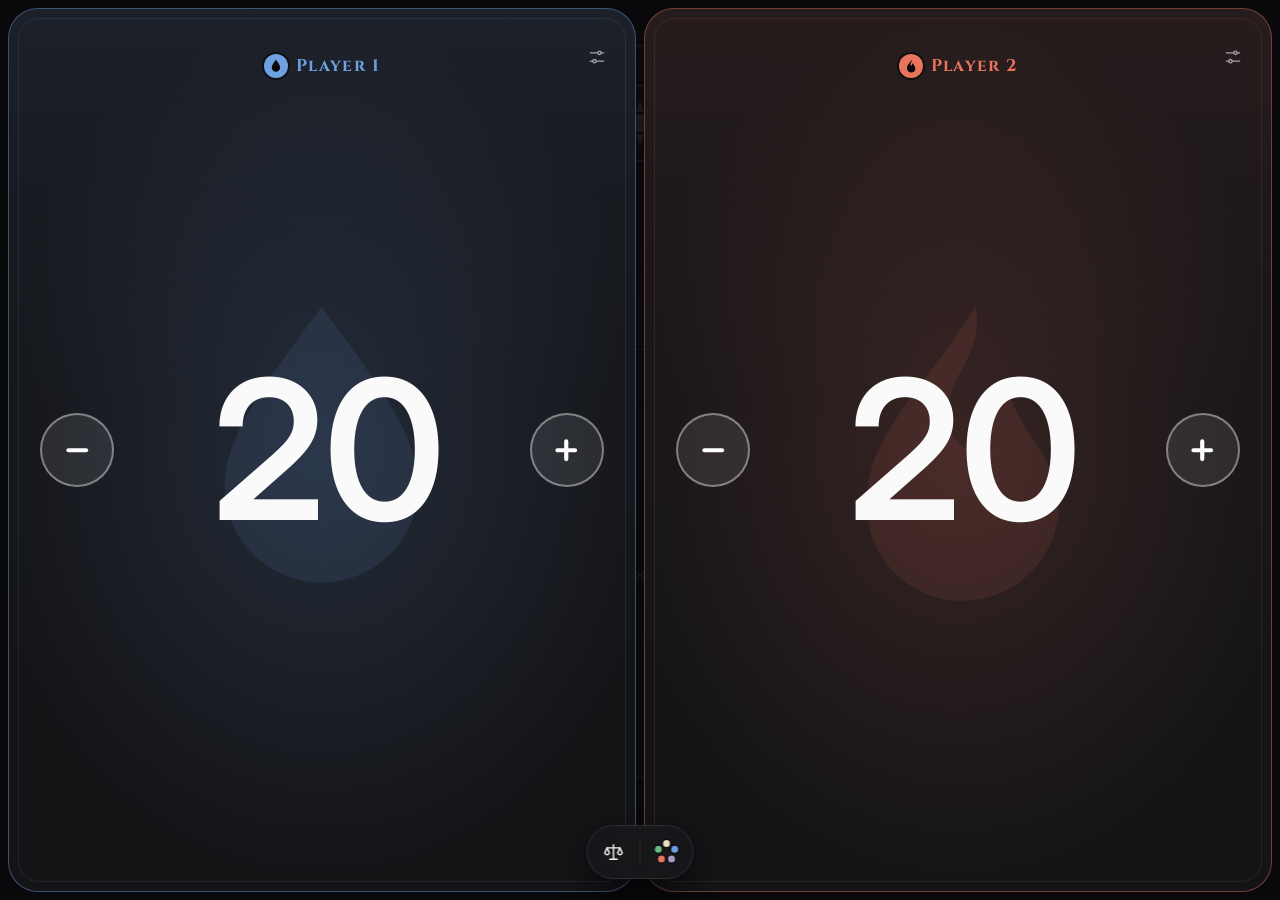
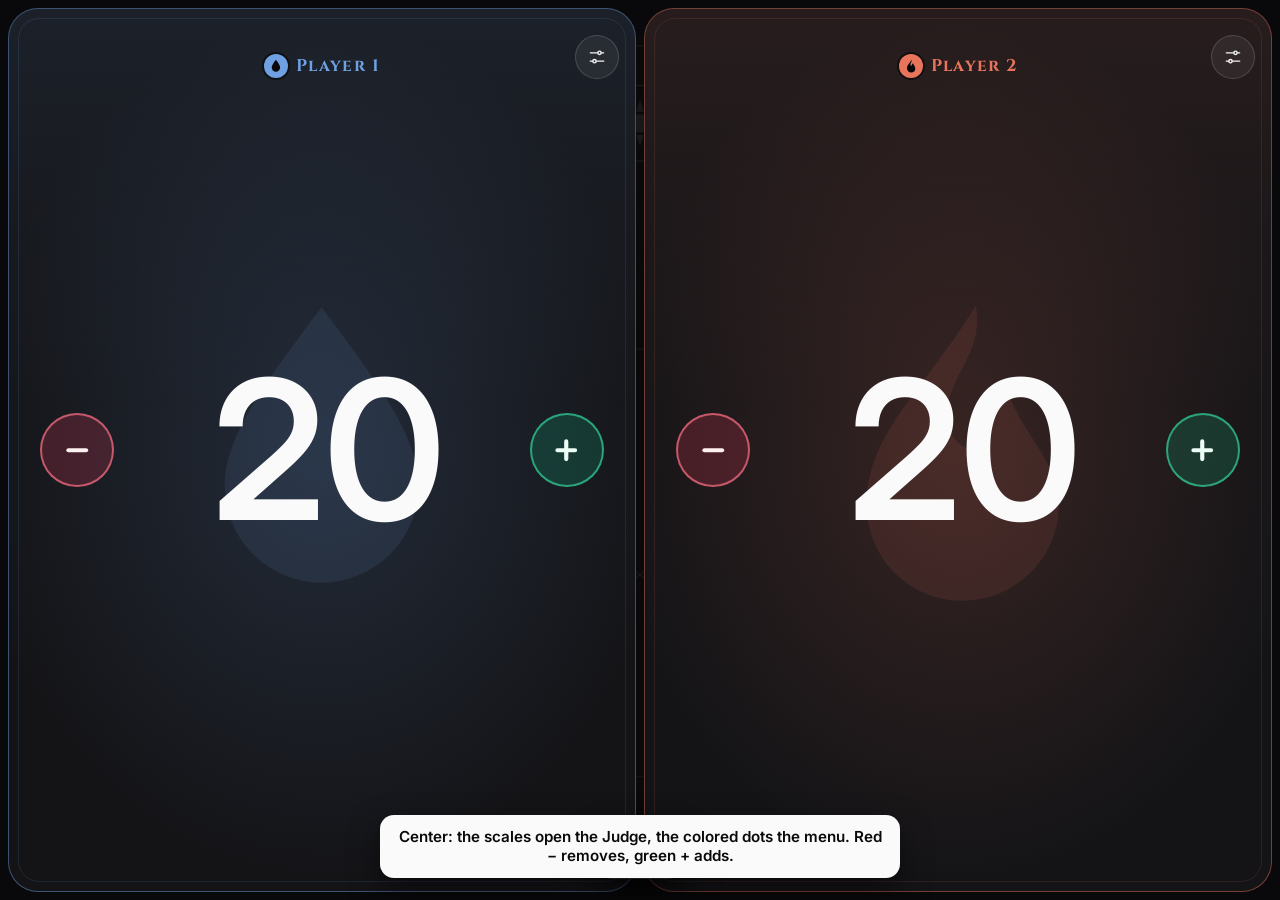
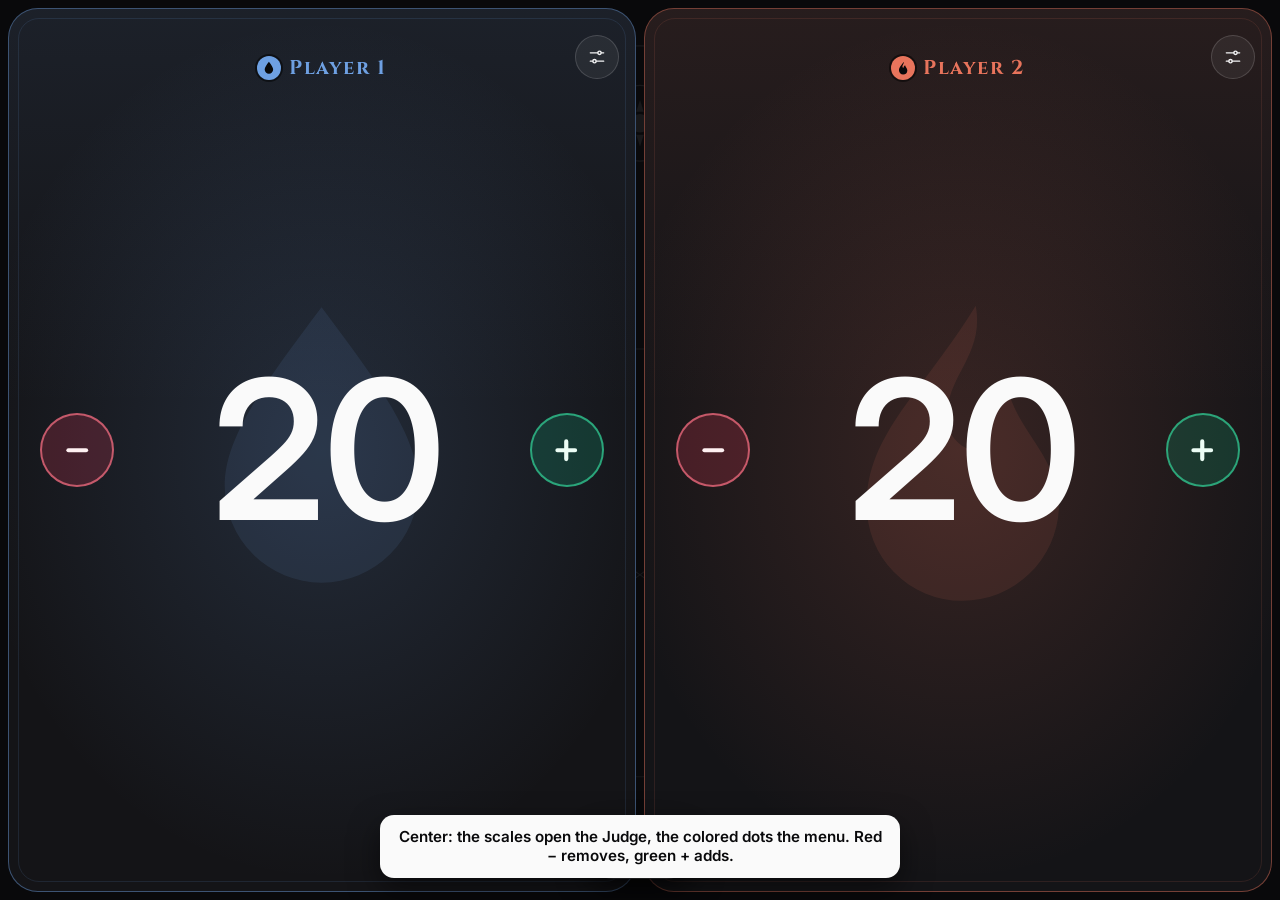
